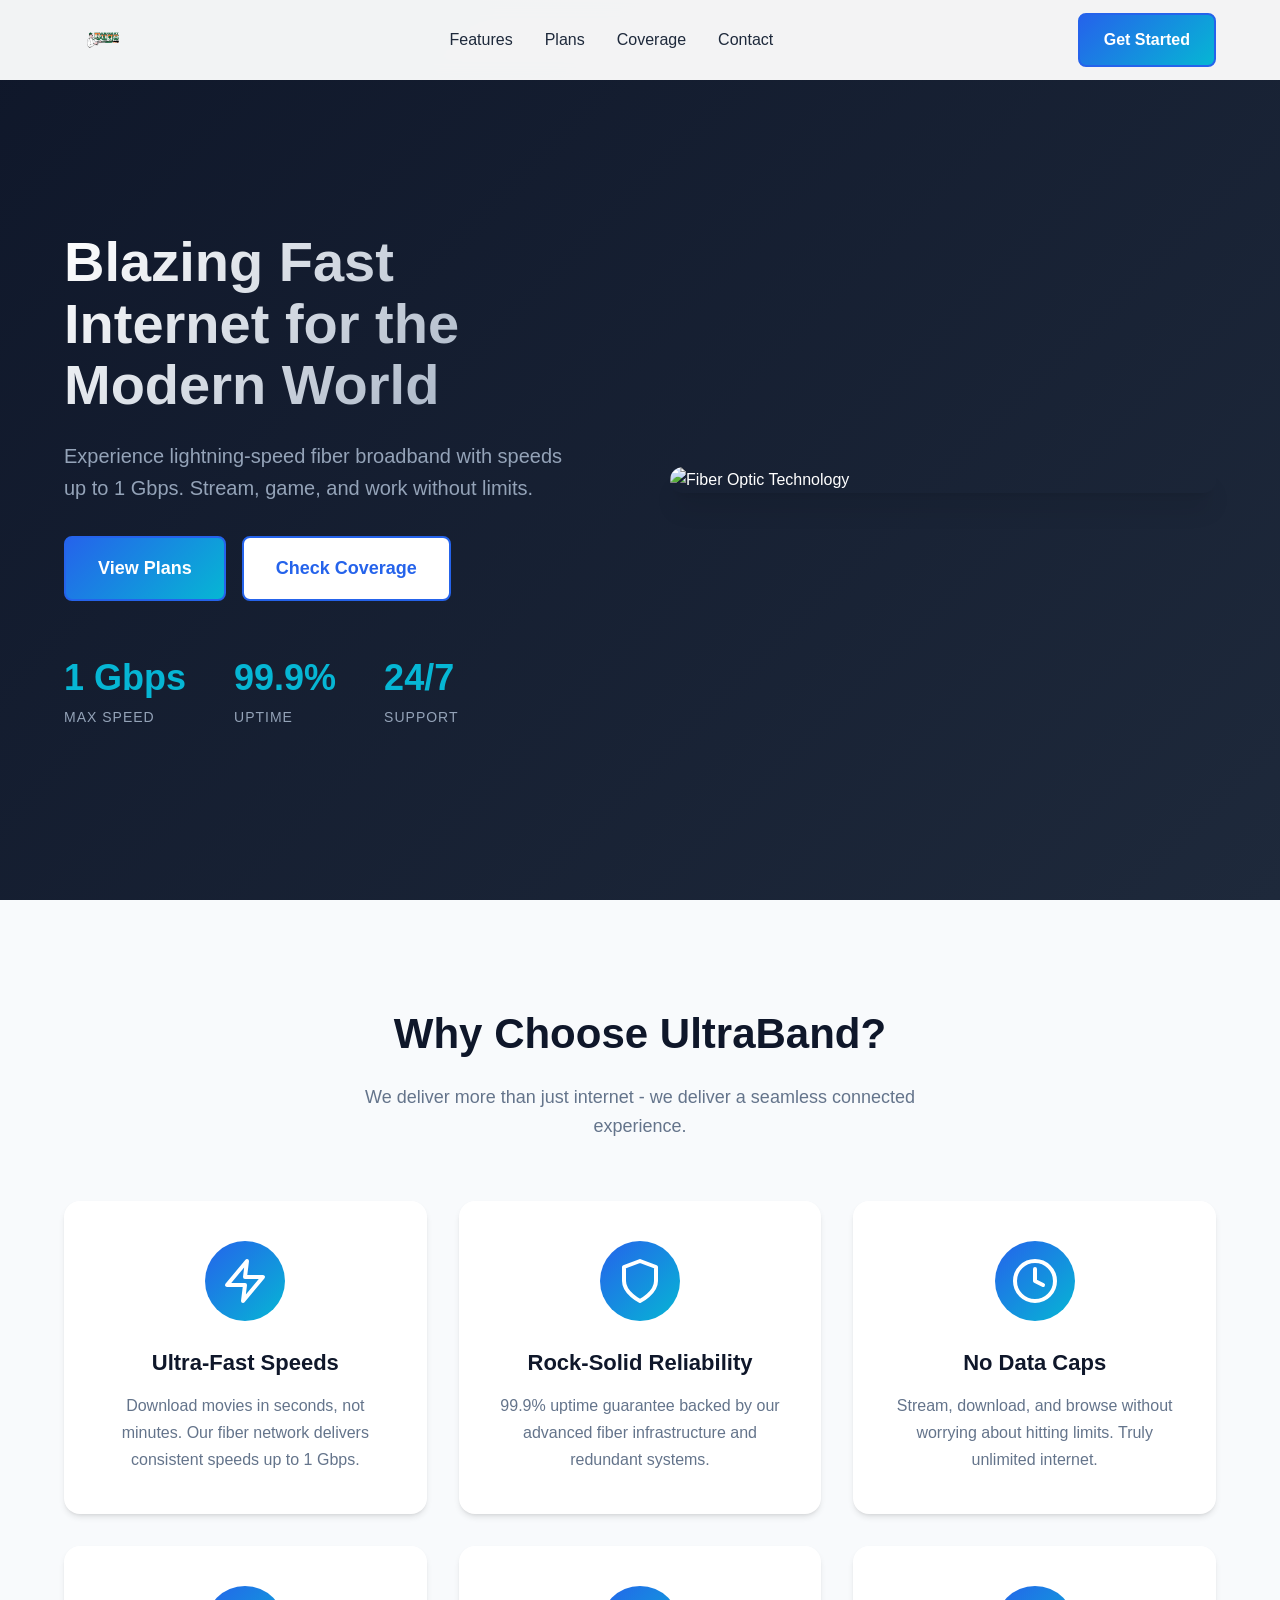
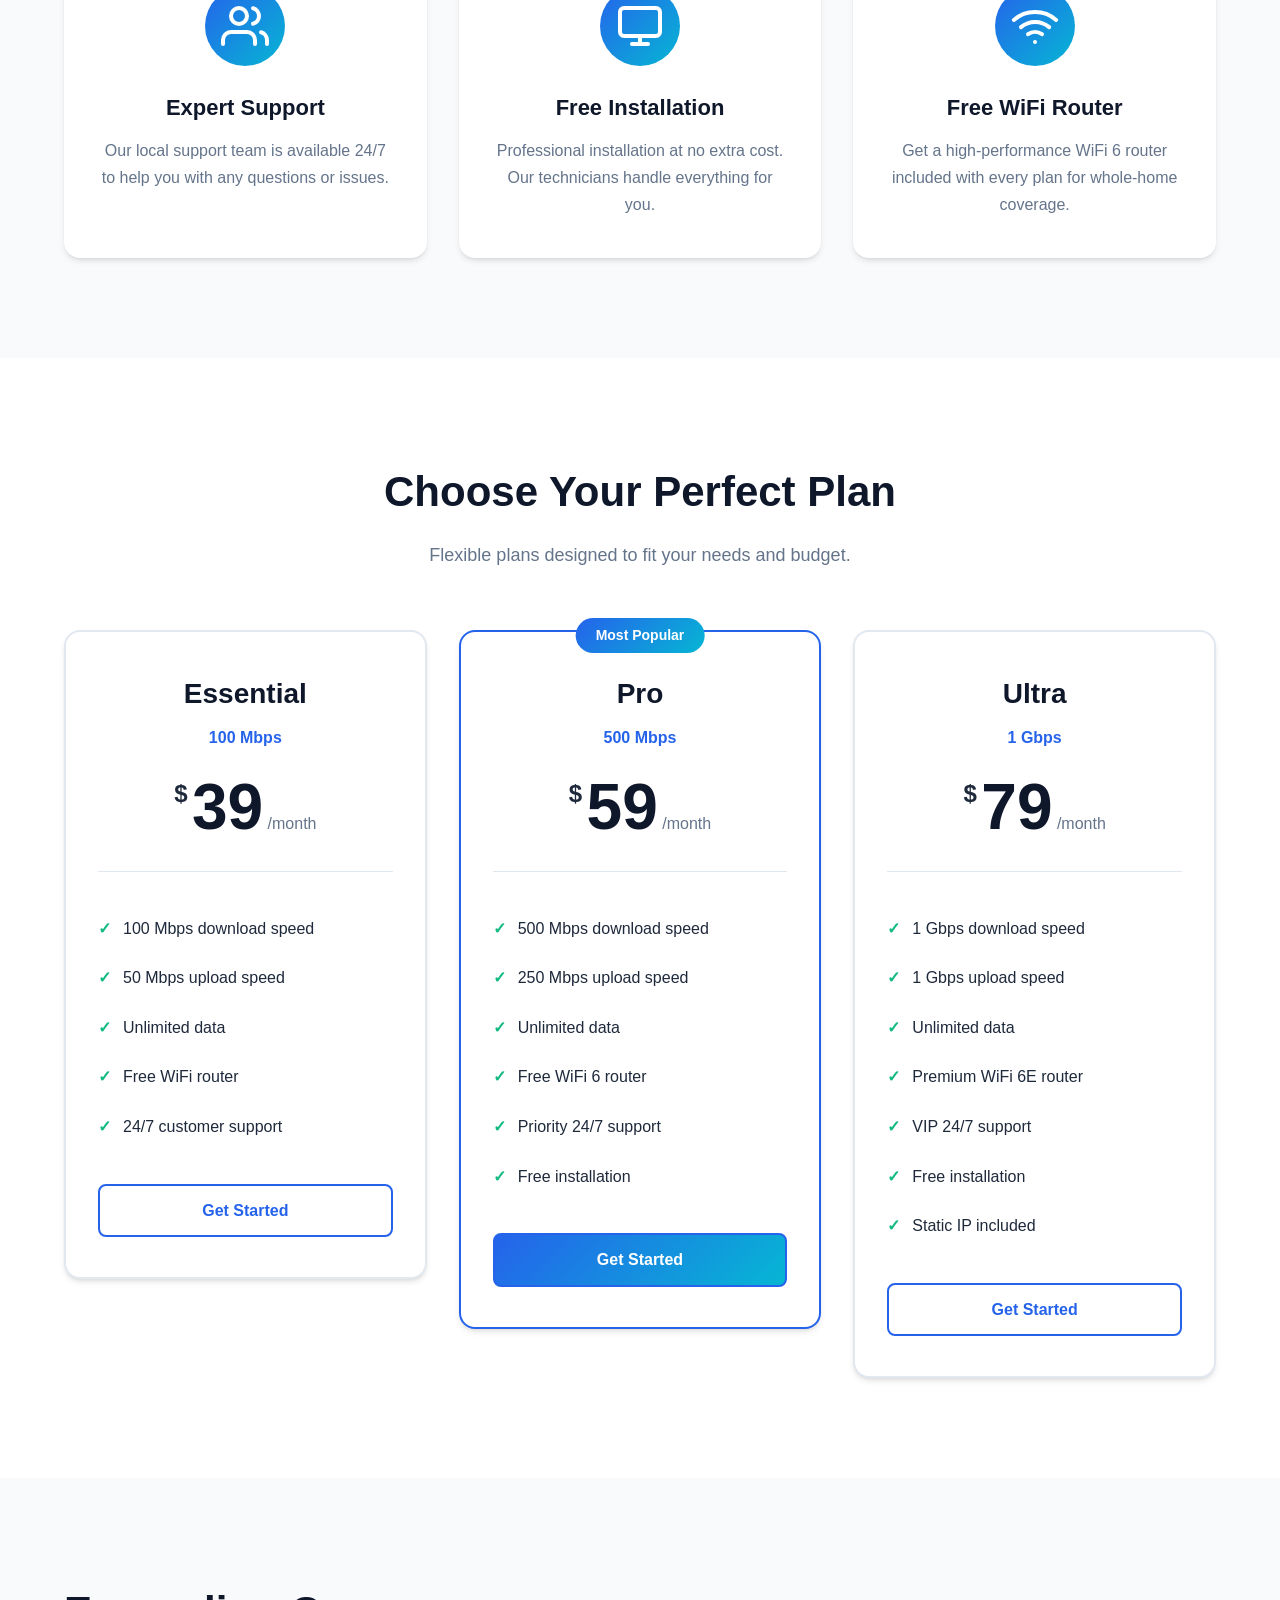
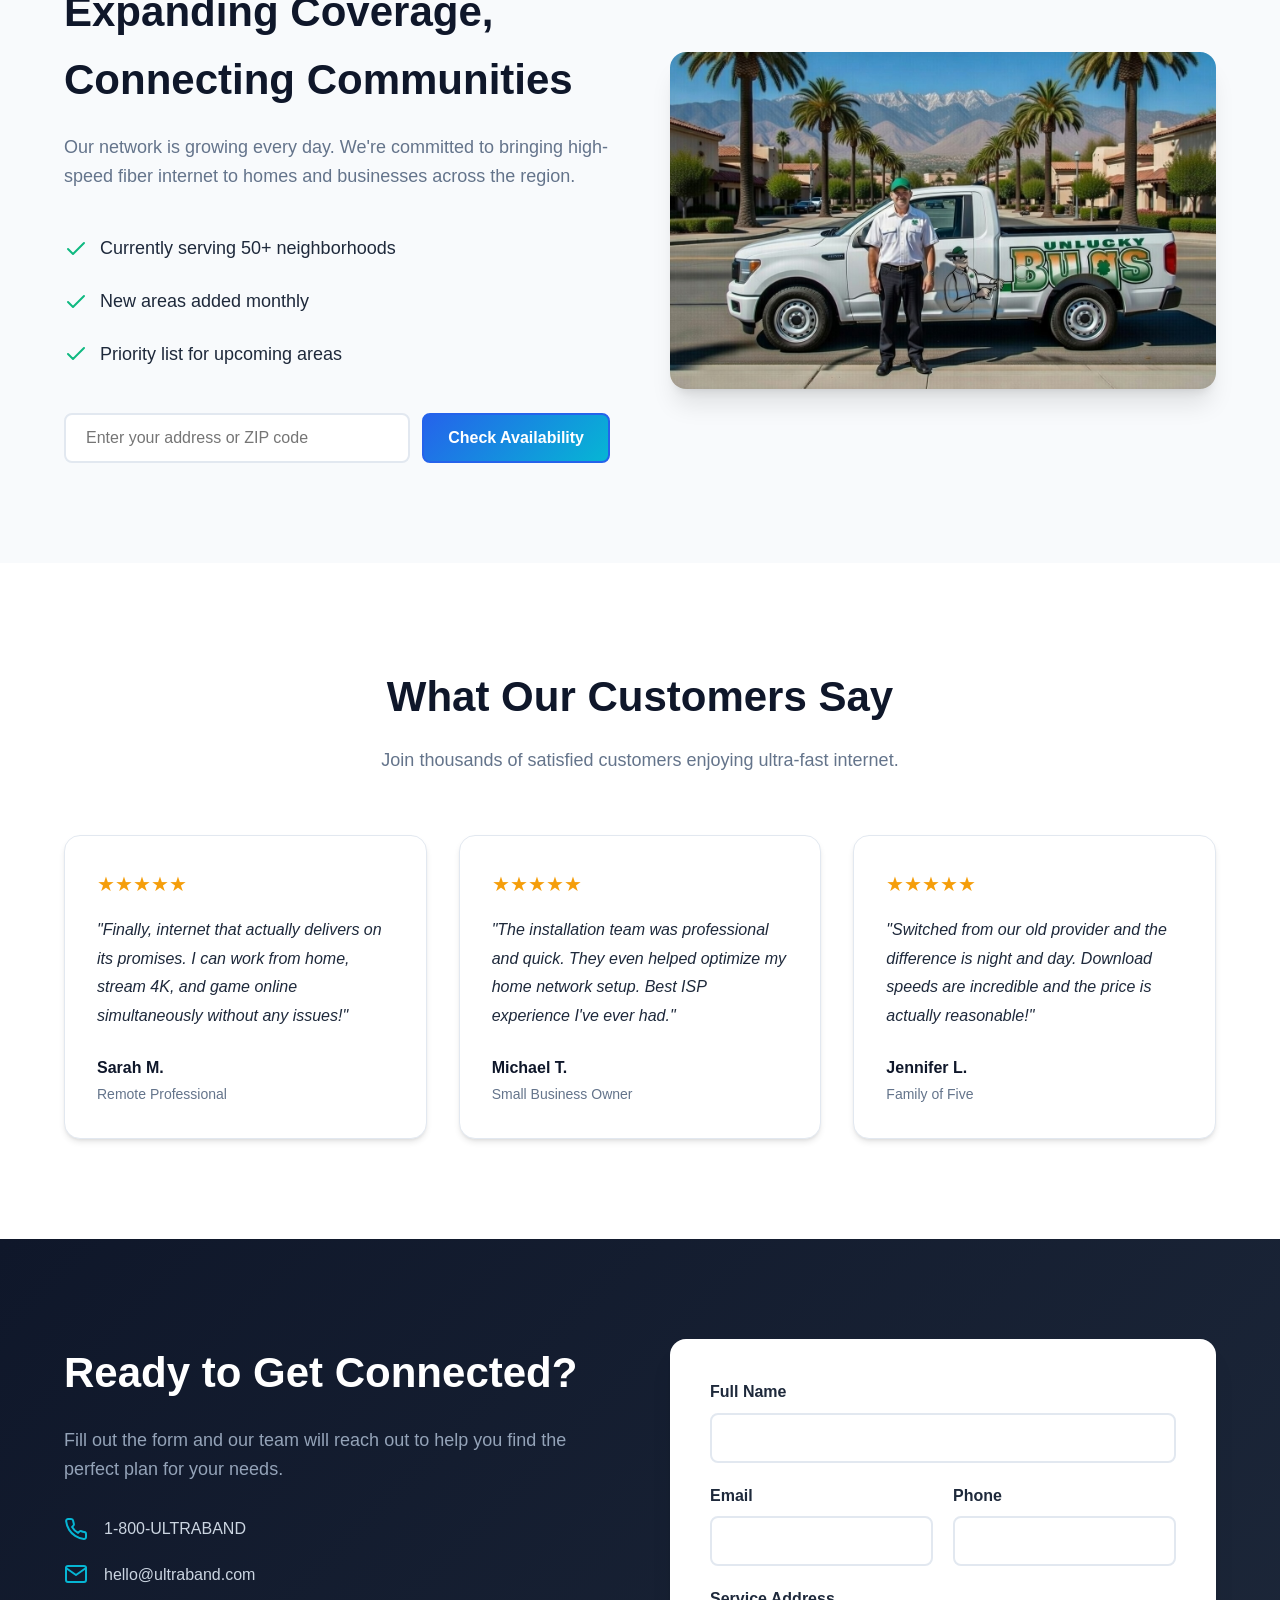
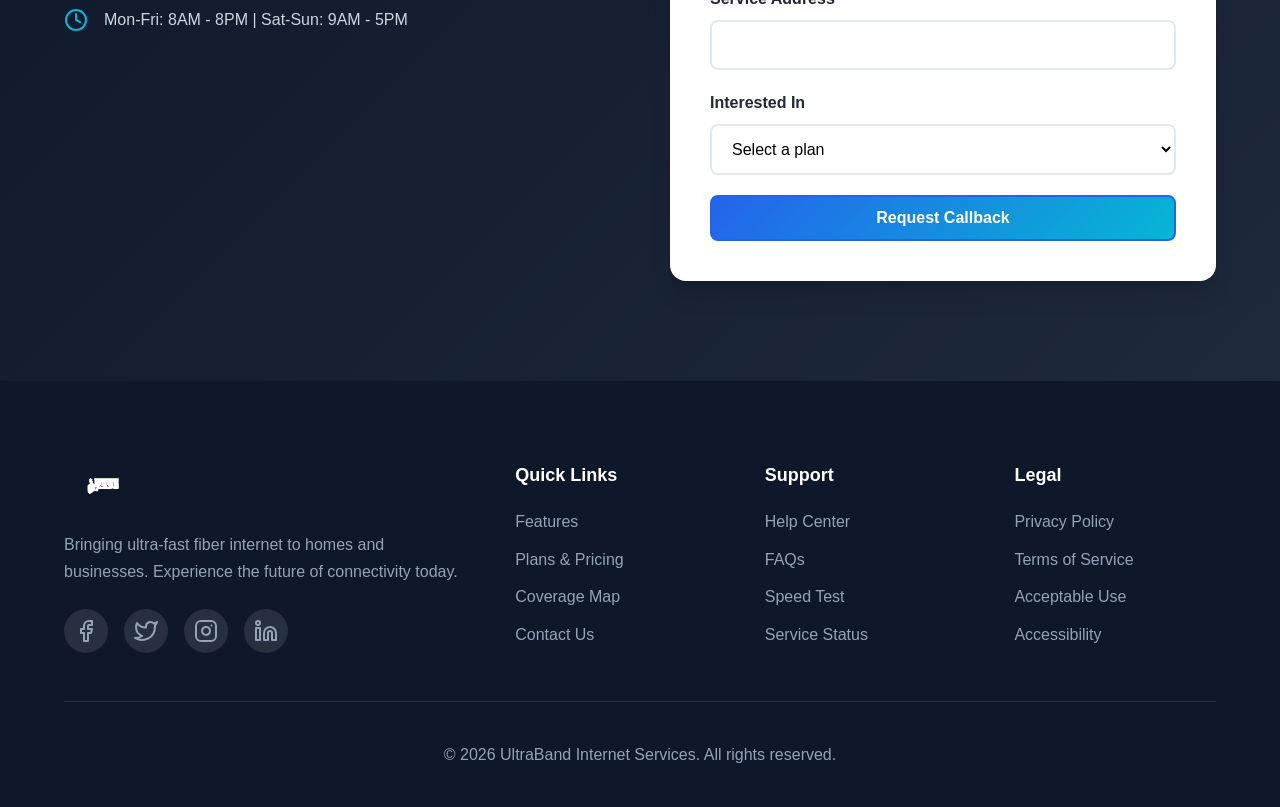
==== index.html @ 411d4183 "Add broadband landing page - Create responsive landing page with hero, features, pricing plans, cove" ====
<!DOCTYPE html>
<html lang="en">
<head>
    <meta charset="UTF-8">
    <meta name="viewport" content="width=device-width, initial-scale=1.0">
    <meta name="description" content="Ultra-fast broadband internet service for your home and business. Reliable fiber-optic connectivity with speeds up to 1 Gbps.">
    <title>UltraBand - Lightning Fast Broadband Internet</title>
    <link rel="stylesheet" href="styles.css">
    <link rel="icon" type="image/png" href="ub_logo.png">
</head>
<body>
    <!-- Header -->
    <header class="header">
        <div class="container">
            <nav class="nav">
                <a href="#" class="logo">
                    <img src="ub_logo.png" alt="UltraBand Logo">
                </a>
                <ul class="nav-links">
                    <li><a href="#features">Features</a></li>
                    <li><a href="#plans">Plans</a></li>
                    <li><a href="#coverage">Coverage</a></li>
                    <li><a href="#contact">Contact</a></li>
                </ul>
                <a href="#plans" class="btn btn-primary">Get Started</a>
                <button class="mobile-menu-btn" aria-label="Toggle menu">
                    <span></span>
                    <span></span>
                    <span></span>
                </button>
            </nav>
        </div>
    </header>

    <!-- Hero Section -->
    <section class="hero">
        <div class="container">
            <div class="hero-content">
                <h1>Blazing Fast Internet for the Modern World</h1>
                <p>Experience lightning-speed fiber broadband with speeds up to 1 Gbps. Stream, game, and work without limits.</p>
                <div class="hero-cta">
                    <a href="#plans" class="btn btn-primary btn-large">View Plans</a>
                    <a href="#coverage" class="btn btn-secondary btn-large">Check Coverage</a>
                </div>
                <div class="hero-stats">
                    <div class="stat">
                        <span class="stat-number">1 Gbps</span>
                        <span class="stat-label">Max Speed</span>
                    </div>
                    <div class="stat">
                        <span class="stat-number">99.9%</span>
                        <span class="stat-label">Uptime</span>
                    </div>
                    <div class="stat">
                        <span class="stat-number">24/7</span>
                        <span class="stat-label">Support</span>
                    </div>
                </div>
            </div>
            <div class="hero-image">
                <img src="bolt fiber (1).jpeg" alt="Fiber Optic Technology">
            </div>
        </div>
    </section>

    <!-- Features Section -->
    <section id="features" class="features">
        <div class="container">
            <div class="section-header">
                <h2>Why Choose UltraBand?</h2>
                <p>We deliver more than just internet - we deliver a seamless connected experience.</p>
            </div>
            <div class="features-grid">
                <div class="feature-card">
                    <div class="feature-icon">
                        <svg xmlns="http://www.w3.org/2000/svg" width="48" height="48" viewBox="0 0 24 24" fill="none" stroke="currentColor" stroke-width="2" stroke-linecap="round" stroke-linejoin="round">
                            <polygon points="13 2 3 14 12 14 11 22 21 10 12 10 13 2"></polygon>
                        </svg>
                    </div>
                    <h3>Ultra-Fast Speeds</h3>
                    <p>Download movies in seconds, not minutes. Our fiber network delivers consistent speeds up to 1 Gbps.</p>
                </div>
                <div class="feature-card">
                    <div class="feature-icon">
                        <svg xmlns="http://www.w3.org/2000/svg" width="48" height="48" viewBox="0 0 24 24" fill="none" stroke="currentColor" stroke-width="2" stroke-linecap="round" stroke-linejoin="round">
                            <path d="M12 22s8-4 8-10V5l-8-3-8 3v7c0 6 8 10 8 10z"></path>
                        </svg>
                    </div>
                    <h3>Rock-Solid Reliability</h3>
                    <p>99.9% uptime guarantee backed by our advanced fiber infrastructure and redundant systems.</p>
                </div>
                <div class="feature-card">
                    <div class="feature-icon">
                        <svg xmlns="http://www.w3.org/2000/svg" width="48" height="48" viewBox="0 0 24 24" fill="none" stroke="currentColor" stroke-width="2" stroke-linecap="round" stroke-linejoin="round">
                            <circle cx="12" cy="12" r="10"></circle>
                            <polyline points="12 6 12 12 16 14"></polyline>
                        </svg>
                    </div>
                    <h3>No Data Caps</h3>
                    <p>Stream, download, and browse without worrying about hitting limits. Truly unlimited internet.</p>
                </div>
                <div class="feature-card">
                    <div class="feature-icon">
                        <svg xmlns="http://www.w3.org/2000/svg" width="48" height="48" viewBox="0 0 24 24" fill="none" stroke="currentColor" stroke-width="2" stroke-linecap="round" stroke-linejoin="round">
                            <path d="M17 21v-2a4 4 0 0 0-4-4H5a4 4 0 0 0-4 4v2"></path>
                            <circle cx="9" cy="7" r="4"></circle>
                            <path d="M23 21v-2a4 4 0 0 0-3-3.87"></path>
                            <path d="M16 3.13a4 4 0 0 1 0 7.75"></path>
                        </svg>
                    </div>
                    <h3>Expert Support</h3>
                    <p>Our local support team is available 24/7 to help you with any questions or issues.</p>
                </div>
                <div class="feature-card">
                    <div class="feature-icon">
                        <svg xmlns="http://www.w3.org/2000/svg" width="48" height="48" viewBox="0 0 24 24" fill="none" stroke="currentColor" stroke-width="2" stroke-linecap="round" stroke-linejoin="round">
                            <rect x="2" y="3" width="20" height="14" rx="2" ry="2"></rect>
                            <line x1="8" y1="21" x2="16" y2="21"></line>
                            <line x1="12" y1="17" x2="12" y2="21"></line>
                        </svg>
                    </div>
                    <h3>Free Installation</h3>
                    <p>Professional installation at no extra cost. Our technicians handle everything for you.</p>
                </div>
                <div class="feature-card">
                    <div class="feature-icon">
                        <svg xmlns="http://www.w3.org/2000/svg" width="48" height="48" viewBox="0 0 24 24" fill="none" stroke="currentColor" stroke-width="2" stroke-linecap="round" stroke-linejoin="round">
                            <path d="M5 12.55a11 11 0 0 1 14.08 0"></path>
                            <path d="M1.42 9a16 16 0 0 1 21.16 0"></path>
                            <path d="M8.53 16.11a6 6 0 0 1 6.95 0"></path>
                            <line x1="12" y1="20" x2="12.01" y2="20"></line>
                        </svg>
                    </div>
                    <h3>Free WiFi Router</h3>
                    <p>Get a high-performance WiFi 6 router included with every plan for whole-home coverage.</p>
                </div>
            </div>
        </div>
    </section>

    <!-- Plans Section -->
    <section id="plans" class="plans">
        <div class="container">
            <div class="section-header">
                <h2>Choose Your Perfect Plan</h2>
                <p>Flexible plans designed to fit your needs and budget.</p>
            </div>
            <div class="plans-grid">
                <div class="plan-card">
                    <div class="plan-header">
                        <h3>Essential</h3>
                        <p class="plan-speed">100 Mbps</p>
                    </div>
                    <div class="plan-price">
                        <span class="currency">$</span>
                        <span class="amount">39</span>
                        <span class="period">/month</span>
                    </div>
                    <ul class="plan-features">
                        <li>100 Mbps download speed</li>
                        <li>50 Mbps upload speed</li>
                        <li>Unlimited data</li>
                        <li>Free WiFi router</li>
                        <li>24/7 customer support</li>
                    </ul>
                    <a href="#contact" class="btn btn-outline btn-block">Get Started</a>
                </div>
                <div class="plan-card featured">
                    <div class="plan-badge">Most Popular</div>
                    <div class="plan-header">
                        <h3>Pro</h3>
                        <p class="plan-speed">500 Mbps</p>
                    </div>
                    <div class="plan-price">
                        <span class="currency">$</span>
                        <span class="amount">59</span>
                        <span class="period">/month</span>
                    </div>
                    <ul class="plan-features">
                        <li>500 Mbps download speed</li>
                        <li>250 Mbps upload speed</li>
                        <li>Unlimited data</li>
                        <li>Free WiFi 6 router</li>
                        <li>Priority 24/7 support</li>
                        <li>Free installation</li>
                    </ul>
                    <a href="#contact" class="btn btn-primary btn-block">Get Started</a>
                </div>
                <div class="plan-card">
                    <div class="plan-header">
                        <h3>Ultra</h3>
                        <p class="plan-speed">1 Gbps</p>
                    </div>
                    <div class="plan-price">
                        <span class="currency">$</span>
                        <span class="amount">79</span>
                        <span class="period">/month</span>
                    </div>
                    <ul class="plan-features">
                        <li>1 Gbps download speed</li>
                        <li>1 Gbps upload speed</li>
                        <li>Unlimited data</li>
                        <li>Premium WiFi 6E router</li>
                        <li>VIP 24/7 support</li>
                        <li>Free installation</li>
                        <li>Static IP included</li>
                    </ul>
                    <a href="#contact" class="btn btn-outline btn-block">Get Started</a>
                </div>
            </div>
        </div>
    </section>

    <!-- Coverage Section -->
    <section id="coverage" class="coverage">
        <div class="container">
            <div class="coverage-content">
                <div class="coverage-text">
                    <h2>Expanding Coverage, Connecting Communities</h2>
                    <p>Our network is growing every day. We're committed to bringing high-speed fiber internet to homes and businesses across the region.</p>
                    <ul class="coverage-list">
                        <li>
                            <svg xmlns="http://www.w3.org/2000/svg" width="24" height="24" viewBox="0 0 24 24" fill="none" stroke="currentColor" stroke-width="2" stroke-linecap="round" stroke-linejoin="round">
                                <polyline points="20 6 9 17 4 12"></polyline>
                            </svg>
                            Currently serving 50+ neighborhoods
                        </li>
                        <li>
                            <svg xmlns="http://www.w3.org/2000/svg" width="24" height="24" viewBox="0 0 24 24" fill="none" stroke="currentColor" stroke-width="2" stroke-linecap="round" stroke-linejoin="round">
                                <polyline points="20 6 9 17 4 12"></polyline>
                            </svg>
                            New areas added monthly
                        </li>
                        <li>
                            <svg xmlns="http://www.w3.org/2000/svg" width="24" height="24" viewBox="0 0 24 24" fill="none" stroke="currentColor" stroke-width="2" stroke-linecap="round" stroke-linejoin="round">
                                <polyline points="20 6 9 17 4 12"></polyline>
                            </svg>
                            Priority list for upcoming areas
                        </li>
                    </ul>
                    <div class="coverage-cta">
                        <input type="text" placeholder="Enter your address or ZIP code" class="coverage-input">
                        <button class="btn btn-primary">Check Availability</button>
                    </div>
                </div>
                <div class="coverage-image">
                    <img src="ub_truck.jpg" alt="UltraBand Service Vehicle">
                </div>
            </div>
        </div>
    </section>

    <!-- Testimonials Section -->
    <section class="testimonials">
        <div class="container">
            <div class="section-header">
                <h2>What Our Customers Say</h2>
                <p>Join thousands of satisfied customers enjoying ultra-fast internet.</p>
            </div>
            <div class="testimonials-grid">
                <div class="testimonial-card">
                    <div class="testimonial-rating">
                        <span>&#9733;</span><span>&#9733;</span><span>&#9733;</span><span>&#9733;</span><span>&#9733;</span>
                    </div>
                    <p class="testimonial-text">"Finally, internet that actually delivers on its promises. I can work from home, stream 4K, and game online simultaneously without any issues!"</p>
                    <div class="testimonial-author">
                        <div class="author-info">
                            <strong>Sarah M.</strong>
                            <span>Remote Professional</span>
                        </div>
                    </div>
                </div>
                <div class="testimonial-card">
                    <div class="testimonial-rating">
                        <span>&#9733;</span><span>&#9733;</span><span>&#9733;</span><span>&#9733;</span><span>&#9733;</span>
                    </div>
                    <p class="testimonial-text">"The installation team was professional and quick. They even helped optimize my home network setup. Best ISP experience I've ever had."</p>
                    <div class="testimonial-author">
                        <div class="author-info">
                            <strong>Michael T.</strong>
                            <span>Small Business Owner</span>
                        </div>
                    </div>
                </div>
                <div class="testimonial-card">
                    <div class="testimonial-rating">
                        <span>&#9733;</span><span>&#9733;</span><span>&#9733;</span><span>&#9733;</span><span>&#9733;</span>
                    </div>
                    <p class="testimonial-text">"Switched from our old provider and the difference is night and day. Download speeds are incredible and the price is actually reasonable!"</p>
                    <div class="testimonial-author">
                        <div class="author-info">
                            <strong>Jennifer L.</strong>
                            <span>Family of Five</span>
                        </div>
                    </div>
                </div>
            </div>
        </div>
    </section>

    <!-- Contact Section -->
    <section id="contact" class="contact">
        <div class="container">
            <div class="contact-content">
                <div class="contact-info">
                    <h2>Ready to Get Connected?</h2>
                    <p>Fill out the form and our team will reach out to help you find the perfect plan for your needs.</p>
                    <div class="contact-details">
                        <div class="contact-item">
                            <svg xmlns="http://www.w3.org/2000/svg" width="24" height="24" viewBox="0 0 24 24" fill="none" stroke="currentColor" stroke-width="2" stroke-linecap="round" stroke-linejoin="round">
                                <path d="M22 16.92v3a2 2 0 0 1-2.18 2 19.79 19.79 0 0 1-8.63-3.07 19.5 19.5 0 0 1-6-6 19.79 19.79 0 0 1-3.07-8.67A2 2 0 0 1 4.11 2h3a2 2 0 0 1 2 1.72 12.84 12.84 0 0 0 .7 2.81 2 2 0 0 1-.45 2.11L8.09 9.91a16 16 0 0 0 6 6l1.27-1.27a2 2 0 0 1 2.11-.45 12.84 12.84 0 0 0 2.81.7A2 2 0 0 1 22 16.92z"></path>
                            </svg>
                            <span>1-800-ULTRABAND</span>
                        </div>
                        <div class="contact-item">
                            <svg xmlns="http://www.w3.org/2000/svg" width="24" height="24" viewBox="0 0 24 24" fill="none" stroke="currentColor" stroke-width="2" stroke-linecap="round" stroke-linejoin="round">
                                <path d="M4 4h16c1.1 0 2 .9 2 2v12c0 1.1-.9 2-2 2H4c-1.1 0-2-.9-2-2V6c0-1.1.9-2 2-2z"></path>
                                <polyline points="22,6 12,13 2,6"></polyline>
                            </svg>
                            <span>hello@ultraband.com</span>
                        </div>
                        <div class="contact-item">
                            <svg xmlns="http://www.w3.org/2000/svg" width="24" height="24" viewBox="0 0 24 24" fill="none" stroke="currentColor" stroke-width="2" stroke-linecap="round" stroke-linejoin="round">
                                <circle cx="12" cy="12" r="10"></circle>
                                <polyline points="12 6 12 12 16 14"></polyline>
                            </svg>
                            <span>Mon-Fri: 8AM - 8PM | Sat-Sun: 9AM - 5PM</span>
                        </div>
                    </div>
                </div>
                <form class="contact-form">
                    <div class="form-group">
                        <label for="name">Full Name</label>
                        <input type="text" id="name" name="name" required>
                    </div>
                    <div class="form-row">
                        <div class="form-group">
                            <label for="email">Email</label>
                            <input type="email" id="email" name="email" required>
                        </div>
                        <div class="form-group">
                            <label for="phone">Phone</label>
                            <input type="tel" id="phone" name="phone">
                        </div>
                    </div>
                    <div class="form-group">
                        <label for="address">Service Address</label>
                        <input type="text" id="address" name="address" required>
                    </div>
                    <div class="form-group">
                        <label for="plan">Interested In</label>
                        <select id="plan" name="plan">
                            <option value="">Select a plan</option>
                            <option value="essential">Essential - 100 Mbps ($39/mo)</option>
                            <option value="pro">Pro - 500 Mbps ($59/mo)</option>
                            <option value="ultra">Ultra - 1 Gbps ($79/mo)</option>
                        </select>
                    </div>
                    <button type="submit" class="btn btn-primary btn-block">Request Callback</button>
                </form>
            </div>
        </div>
    </section>

    <!-- Footer -->
    <footer class="footer">
        <div class="container">
            <div class="footer-grid">
                <div class="footer-brand">
                    <img src="ub_logo.png" alt="UltraBand Logo" class="footer-logo">
                    <p>Bringing ultra-fast fiber internet to homes and businesses. Experience the future of connectivity today.</p>
                    <div class="social-links">
                        <a href="#" aria-label="Facebook">
                            <svg xmlns="http://www.w3.org/2000/svg" width="24" height="24" viewBox="0 0 24 24" fill="none" stroke="currentColor" stroke-width="2" stroke-linecap="round" stroke-linejoin="round">
                                <path d="M18 2h-3a5 5 0 0 0-5 5v3H7v4h3v8h4v-8h3l1-4h-4V7a1 1 0 0 1 1-1h3z"></path>
                            </svg>
                        </a>
                        <a href="#" aria-label="Twitter">
                            <svg xmlns="http://www.w3.org/2000/svg" width="24" height="24" viewBox="0 0 24 24" fill="none" stroke="currentColor" stroke-width="2" stroke-linecap="round" stroke-linejoin="round">
                                <path d="M23 3a10.9 10.9 0 0 1-3.14 1.53 4.48 4.48 0 0 0-7.86 3v1A10.66 10.66 0 0 1 3 4s-4 9 5 13a11.64 11.64 0 0 1-7 2c9 5 20 0 20-11.5a4.5 4.5 0 0 0-.08-.83A7.72 7.72 0 0 0 23 3z"></path>
                            </svg>
                        </a>
                        <a href="#" aria-label="Instagram">
                            <svg xmlns="http://www.w3.org/2000/svg" width="24" height="24" viewBox="0 0 24 24" fill="none" stroke="currentColor" stroke-width="2" stroke-linecap="round" stroke-linejoin="round">
                                <rect x="2" y="2" width="20" height="20" rx="5" ry="5"></rect>
                                <path d="M16 11.37A4 4 0 1 1 12.63 8 4 4 0 0 1 16 11.37z"></path>
                                <line x1="17.5" y1="6.5" x2="17.51" y2="6.5"></line>
                            </svg>
                        </a>
                        <a href="#" aria-label="LinkedIn">
                            <svg xmlns="http://www.w3.org/2000/svg" width="24" height="24" viewBox="0 0 24 24" fill="none" stroke="currentColor" stroke-width="2" stroke-linecap="round" stroke-linejoin="round">
                                <path d="M16 8a6 6 0 0 1 6 6v7h-4v-7a2 2 0 0 0-2-2 2 2 0 0 0-2 2v7h-4v-7a6 6 0 0 1 6-6z"></path>
                                <rect x="2" y="9" width="4" height="12"></rect>
                                <circle cx="4" cy="4" r="2"></circle>
                            </svg>
                        </a>
                    </div>
                </div>
                <div class="footer-links">
                    <h4>Quick Links</h4>
                    <ul>
                        <li><a href="#features">Features</a></li>
                        <li><a href="#plans">Plans & Pricing</a></li>
                        <li><a href="#coverage">Coverage Map</a></li>
                        <li><a href="#contact">Contact Us</a></li>
                    </ul>
                </div>
                <div class="footer-links">
                    <h4>Support</h4>
                    <ul>
                        <li><a href="#">Help Center</a></li>
                        <li><a href="#">FAQs</a></li>
                        <li><a href="#">Speed Test</a></li>
                        <li><a href="#">Service Status</a></li>
                    </ul>
                </div>
                <div class="footer-links">
                    <h4>Legal</h4>
                    <ul>
                        <li><a href="#">Privacy Policy</a></li>
                        <li><a href="#">Terms of Service</a></li>
                        <li><a href="#">Acceptable Use</a></li>
                        <li><a href="#">Accessibility</a></li>
                    </ul>
                </div>
            </div>
            <div class="footer-bottom">
                <p>&copy; 2026 UltraBand Internet Services. All rights reserved.</p>
            </div>
        </div>
    </footer>

    <script>
        // Mobile menu toggle
        const mobileMenuBtn = document.querySelector('.mobile-menu-btn');
        const navLinks = document.querySelector('.nav-links');

        mobileMenuBtn.addEventListener('click', () => {
            navLinks.classList.toggle('active');
            mobileMenuBtn.classList.toggle('active');
        });

        // Smooth scrolling for anchor links
        document.querySelectorAll('a[href^="#"]').forEach(anchor => {
            anchor.addEventListener('click', function (e) {
                e.preventDefault();
                const target = document.querySelector(this.getAttribute('href'));
                if (target) {
                    target.scrollIntoView({
                        behavior: 'smooth',
                        block: 'start'
                    });
                    // Close mobile menu if open
                    navLinks.classList.remove('active');
                    mobileMenuBtn.classList.remove('active');
                }
            });
        });

        // Form submission handling
        document.querySelector('.contact-form').addEventListener('submit', function(e) {
            e.preventDefault();
            alert('Thank you for your interest! Our team will contact you shortly.');
            this.reset();
        });

        // Coverage check handling
        document.querySelector('.coverage-cta button').addEventListener('click', function() {
            const input = document.querySelector('.coverage-input');
            if (input.value.trim()) {
                alert('Great news! We\'re checking coverage for: ' + input.value + '\nOur team will contact you with availability details.');
                input.value = '';
            } else {
                alert('Please enter your address or ZIP code.');
            }
        });

        // Header scroll effect
        window.addEventListener('scroll', () => {
            const header = document.querySelector('.header');
            if (window.scrollY > 100) {
                header.classList.add('scrolled');
            } else {
                header.classList.remove('scrolled');
            }
        });
    </script>
</body>
</html>
---- styles.css ----
/* CSS Variables */
:root {
    --primary-color: #2563eb;
    --primary-dark: #1d4ed8;
    --primary-light: #3b82f6;
    --secondary-color: #0f172a;
    --accent-color: #06b6d4;
    --text-color: #1e293b;
    --text-light: #64748b;
    --background: #ffffff;
    --background-alt: #f8fafc;
    --border-color: #e2e8f0;
    --success-color: #10b981;
    --warning-color: #f59e0b;
    --gradient-primary: linear-gradient(135deg, #2563eb 0%, #06b6d4 100%);
    --gradient-dark: linear-gradient(135deg, #0f172a 0%, #1e293b 100%);
    --shadow-sm: 0 1px 2px 0 rgb(0 0 0 / 0.05);
    --shadow: 0 4px 6px -1px rgb(0 0 0 / 0.1), 0 2px 4px -2px rgb(0 0 0 / 0.1);
    --shadow-lg: 0 10px 15px -3px rgb(0 0 0 / 0.1), 0 4px 6px -4px rgb(0 0 0 / 0.1);
    --shadow-xl: 0 20px 25px -5px rgb(0 0 0 / 0.1), 0 8px 10px -6px rgb(0 0 0 / 0.1);
    --radius: 8px;
    --radius-lg: 16px;
    --transition: all 0.3s ease;
}

/* Reset & Base Styles */
*, *::before, *::after {
    box-sizing: border-box;
    margin: 0;
    padding: 0;
}

html {
    scroll-behavior: smooth;
}

body {
    font-family: -apple-system, BlinkMacSystemFont, 'Segoe UI', Roboto, Oxygen, Ubuntu, Cantarell, sans-serif;
    font-size: 16px;
    line-height: 1.6;
    color: var(--text-color);
    background-color: var(--background);
}

img {
    max-width: 100%;
    height: auto;
    display: block;
}

a {
    text-decoration: none;
    color: inherit;
    transition: var(--transition);
}

ul {
    list-style: none;
}

/* Container */
.container {
    max-width: 1200px;
    margin: 0 auto;
    padding: 0 24px;
}

/* Buttons */
.btn {
    display: inline-flex;
    align-items: center;
    justify-content: center;
    padding: 12px 24px;
    font-size: 16px;
    font-weight: 600;
    border-radius: var(--radius);
    border: 2px solid transparent;
    cursor: pointer;
    transition: var(--transition);
    text-align: center;
}

.btn-primary {
    background: var(--gradient-primary);
    color: white;
    border-color: var(--primary-color);
}

.btn-primary:hover {
    transform: translateY(-2px);
    box-shadow: var(--shadow-lg);
}

.btn-secondary {
    background: white;
    color: var(--primary-color);
    border-color: var(--primary-color);
}

.btn-secondary:hover {
    background: var(--primary-color);
    color: white;
}

.btn-outline {
    background: transparent;
    color: var(--primary-color);
    border-color: var(--primary-color);
}

.btn-outline:hover {
    background: var(--primary-color);
    color: white;
}

.btn-large {
    padding: 16px 32px;
    font-size: 18px;
}

.btn-block {
    width: 100%;
}

/* Header */
.header {
    position: fixed;
    top: 0;
    left: 0;
    right: 0;
    z-index: 1000;
    background: rgba(255, 255, 255, 0.95);
    backdrop-filter: blur(10px);
    transition: var(--transition);
}

.header.scrolled {
    box-shadow: var(--shadow);
}

.nav {
    display: flex;
    align-items: center;
    justify-content: space-between;
    height: 80px;
}

.logo img {
    height: 50px;
    width: auto;
}

.nav-links {
    display: flex;
    align-items: center;
    gap: 32px;
}

.nav-links a {
    font-weight: 500;
    color: var(--text-color);
}

.nav-links a:hover {
    color: var(--primary-color);
}

.mobile-menu-btn {
    display: none;
    flex-direction: column;
    gap: 6px;
    background: none;
    border: none;
    cursor: pointer;
    padding: 8px;
}

.mobile-menu-btn span {
    display: block;
    width: 24px;
    height: 2px;
    background: var(--text-color);
    transition: var(--transition);
}

.mobile-menu-btn.active span:nth-child(1) {
    transform: rotate(45deg) translate(6px, 6px);
}

.mobile-menu-btn.active span:nth-child(2) {
    opacity: 0;
}

.mobile-menu-btn.active span:nth-child(3) {
    transform: rotate(-45deg) translate(6px, -6px);
}

/* Hero Section */
.hero {
    padding: 140px 0 80px;
    background: var(--gradient-dark);
    color: white;
    min-height: 100vh;
    display: flex;
    align-items: center;
}

.hero .container {
    display: grid;
    grid-template-columns: 1fr 1fr;
    gap: 60px;
    align-items: center;
}

.hero-content h1 {
    font-size: 56px;
    font-weight: 800;
    line-height: 1.1;
    margin-bottom: 24px;
    background: linear-gradient(135deg, #ffffff 0%, #94a3b8 100%);
    -webkit-background-clip: text;
    -webkit-text-fill-color: transparent;
    background-clip: text;
}

.hero-content p {
    font-size: 20px;
    color: #94a3b8;
    margin-bottom: 32px;
    max-width: 500px;
}

.hero-cta {
    display: flex;
    gap: 16px;
    margin-bottom: 48px;
}

.hero-stats {
    display: flex;
    gap: 48px;
}

.stat {
    display: flex;
    flex-direction: column;
}

.stat-number {
    font-size: 36px;
    font-weight: 700;
    color: var(--accent-color);
}

.stat-label {
    font-size: 14px;
    color: #94a3b8;
    text-transform: uppercase;
    letter-spacing: 1px;
}

.hero-image {
    position: relative;
}

.hero-image img {
    border-radius: var(--radius-lg);
    box-shadow: var(--shadow-xl);
}

/* Section Header */
.section-header {
    text-align: center;
    margin-bottom: 60px;
}

.section-header h2 {
    font-size: 42px;
    font-weight: 700;
    margin-bottom: 16px;
    color: var(--secondary-color);
}

.section-header p {
    font-size: 18px;
    color: var(--text-light);
    max-width: 600px;
    margin: 0 auto;
}

/* Features Section */
.features {
    padding: 100px 0;
    background: var(--background-alt);
}

.features-grid {
    display: grid;
    grid-template-columns: repeat(3, 1fr);
    gap: 32px;
}

.feature-card {
    background: white;
    padding: 40px 32px;
    border-radius: var(--radius-lg);
    box-shadow: var(--shadow);
    transition: var(--transition);
    text-align: center;
}

.feature-card:hover {
    transform: translateY(-8px);
    box-shadow: var(--shadow-xl);
}

.feature-icon {
    width: 80px;
    height: 80px;
    margin: 0 auto 24px;
    display: flex;
    align-items: center;
    justify-content: center;
    background: var(--gradient-primary);
    border-radius: 50%;
    color: white;
}

.feature-card h3 {
    font-size: 22px;
    font-weight: 600;
    margin-bottom: 12px;
    color: var(--secondary-color);
}

.feature-card p {
    color: var(--text-light);
    line-height: 1.7;
}

/* Plans Section */
.plans {
    padding: 100px 0;
}

.plans-grid {
    display: grid;
    grid-template-columns: repeat(3, 1fr);
    gap: 32px;
    align-items: start;
}

.plan-card {
    background: white;
    border-radius: var(--radius-lg);
    padding: 40px 32px;
    box-shadow: var(--shadow);
    border: 2px solid var(--border-color);
    transition: var(--transition);
    position: relative;
}

.plan-card:hover {
    transform: translateY(-8px);
    box-shadow: var(--shadow-xl);
}

.plan-card.featured {
    border-color: var(--primary-color);
    transform: scale(1.05);
    z-index: 1;
}

.plan-card.featured:hover {
    transform: scale(1.05) translateY(-8px);
}

.plan-badge {
    position: absolute;
    top: -14px;
    left: 50%;
    transform: translateX(-50%);
    background: var(--gradient-primary);
    color: white;
    padding: 6px 20px;
    border-radius: 20px;
    font-size: 14px;
    font-weight: 600;
}

.plan-header {
    text-align: center;
    margin-bottom: 24px;
}

.plan-header h3 {
    font-size: 28px;
    font-weight: 700;
    color: var(--secondary-color);
    margin-bottom: 8px;
}

.plan-speed {
    font-size: 16px;
    color: var(--primary-color);
    font-weight: 600;
}

.plan-price {
    text-align: center;
    margin-bottom: 32px;
    padding-bottom: 32px;
    border-bottom: 1px solid var(--border-color);
}

.plan-price .currency {
    font-size: 24px;
    font-weight: 600;
    vertical-align: top;
    color: var(--text-color);
}

.plan-price .amount {
    font-size: 64px;
    font-weight: 800;
    line-height: 1;
    color: var(--secondary-color);
}

.plan-price .period {
    font-size: 16px;
    color: var(--text-light);
}

.plan-features {
    margin-bottom: 32px;
}

.plan-features li {
    padding: 12px 0;
    color: var(--text-color);
    display: flex;
    align-items: center;
    gap: 12px;
}

.plan-features li::before {
    content: "✓";
    color: var(--success-color);
    font-weight: 700;
}

/* Coverage Section */
.coverage {
    padding: 100px 0;
    background: var(--background-alt);
}

.coverage-content {
    display: grid;
    grid-template-columns: 1fr 1fr;
    gap: 60px;
    align-items: center;
}

.coverage-text h2 {
    font-size: 42px;
    font-weight: 700;
    margin-bottom: 20px;
    color: var(--secondary-color);
}

.coverage-text > p {
    font-size: 18px;
    color: var(--text-light);
    margin-bottom: 32px;
}

.coverage-list {
    margin-bottom: 32px;
}

.coverage-list li {
    display: flex;
    align-items: center;
    gap: 12px;
    padding: 12px 0;
    font-size: 18px;
    color: var(--text-color);
}

.coverage-list svg {
    color: var(--success-color);
    flex-shrink: 0;
}

.coverage-cta {
    display: flex;
    gap: 12px;
}

.coverage-input {
    flex: 1;
    padding: 14px 20px;
    font-size: 16px;
    border: 2px solid var(--border-color);
    border-radius: var(--radius);
    transition: var(--transition);
}

.coverage-input:focus {
    outline: none;
    border-color: var(--primary-color);
}

.coverage-image img {
    border-radius: var(--radius-lg);
    box-shadow: var(--shadow-xl);
}

/* Testimonials Section */
.testimonials {
    padding: 100px 0;
}

.testimonials-grid {
    display: grid;
    grid-template-columns: repeat(3, 1fr);
    gap: 32px;
}

.testimonial-card {
    background: white;
    padding: 32px;
    border-radius: var(--radius-lg);
    box-shadow: var(--shadow);
    border: 1px solid var(--border-color);
}

.testimonial-rating {
    color: var(--warning-color);
    font-size: 20px;
    margin-bottom: 16px;
}

.testimonial-text {
    font-size: 16px;
    color: var(--text-color);
    line-height: 1.8;
    margin-bottom: 24px;
    font-style: italic;
}

.testimonial-author {
    display: flex;
    align-items: center;
    gap: 16px;
}

.author-info strong {
    display: block;
    color: var(--secondary-color);
    font-weight: 600;
}

.author-info span {
    font-size: 14px;
    color: var(--text-light);
}

/* Contact Section */
.contact {
    padding: 100px 0;
    background: var(--gradient-dark);
    color: white;
}

.contact-content {
    display: grid;
    grid-template-columns: 1fr 1fr;
    gap: 60px;
    align-items: start;
}

.contact-info h2 {
    font-size: 42px;
    font-weight: 700;
    margin-bottom: 20px;
}

.contact-info > p {
    font-size: 18px;
    color: #94a3b8;
    margin-bottom: 32px;
}

.contact-details {
    display: flex;
    flex-direction: column;
    gap: 20px;
}

.contact-item {
    display: flex;
    align-items: center;
    gap: 16px;
    color: #cbd5e1;
}

.contact-item svg {
    color: var(--accent-color);
}

.contact-form {
    background: white;
    padding: 40px;
    border-radius: var(--radius-lg);
    box-shadow: var(--shadow-xl);
}

.form-group {
    margin-bottom: 20px;
}

.form-row {
    display: grid;
    grid-template-columns: 1fr 1fr;
    gap: 20px;
}

.form-group label {
    display: block;
    margin-bottom: 8px;
    font-weight: 600;
    color: var(--text-color);
}

.form-group input,
.form-group select {
    width: 100%;
    padding: 14px 16px;
    font-size: 16px;
    border: 2px solid var(--border-color);
    border-radius: var(--radius);
    transition: var(--transition);
    background: white;
}

.form-group input:focus,
.form-group select:focus {
    outline: none;
    border-color: var(--primary-color);
}

/* Footer */
.footer {
    background: var(--secondary-color);
    color: #94a3b8;
    padding: 80px 0 40px;
}

.footer-grid {
    display: grid;
    grid-template-columns: 2fr 1fr 1fr 1fr;
    gap: 48px;
    margin-bottom: 48px;
}

.footer-logo {
    height: 50px;
    margin-bottom: 20px;
    filter: brightness(0) invert(1);
}

.footer-brand p {
    margin-bottom: 24px;
    line-height: 1.7;
}

.social-links {
    display: flex;
    gap: 16px;
}

.social-links a {
    display: flex;
    align-items: center;
    justify-content: center;
    width: 44px;
    height: 44px;
    background: rgba(255, 255, 255, 0.1);
    border-radius: 50%;
    transition: var(--transition);
}

.social-links a:hover {
    background: var(--primary-color);
    color: white;
}

.footer-links h4 {
    color: white;
    font-size: 18px;
    font-weight: 600;
    margin-bottom: 20px;
}

.footer-links ul {
    display: flex;
    flex-direction: column;
    gap: 12px;
}

.footer-links a:hover {
    color: white;
}

.footer-bottom {
    padding-top: 40px;
    border-top: 1px solid rgba(255, 255, 255, 0.1);
    text-align: center;
}

/* Responsive Styles */
@media (max-width: 1024px) {
    .hero .container {
        grid-template-columns: 1fr;
        text-align: center;
    }

    .hero-content h1 {
        font-size: 42px;
    }

    .hero-content p {
        margin: 0 auto 32px;
    }

    .hero-cta {
        justify-content: center;
    }

    .hero-stats {
        justify-content: center;
    }

    .hero-image {
        order: -1;
        max-width: 500px;
        margin: 0 auto;
    }

    .features-grid {
        grid-template-columns: repeat(2, 1fr);
    }

    .plans-grid {
        grid-template-columns: 1fr;
        max-width: 400px;
        margin: 0 auto;
    }

    .plan-card.featured {
        transform: none;
    }

    .plan-card.featured:hover {
        transform: translateY(-8px);
    }

    .coverage-content {
        grid-template-columns: 1fr;
    }

    .coverage-image {
        order: -1;
    }

    .testimonials-grid {
        grid-template-columns: 1fr;
    }

    .contact-content {
        grid-template-columns: 1fr;
    }

    .footer-grid {
        grid-template-columns: 1fr 1fr;
    }
}

@media (max-width: 768px) {
    .nav-links {
        position: fixed;
        top: 80px;
        left: 0;
        right: 0;
        background: white;
        flex-direction: column;
        padding: 32px;
        gap: 24px;
        box-shadow: var(--shadow-lg);
        transform: translateY(-150%);
        opacity: 0;
        transition: var(--transition);
    }

    .nav-links.active {
        transform: translateY(0);
        opacity: 1;
    }

    .nav .btn {
        display: none;
    }

    .mobile-menu-btn {
        display: flex;
    }

    .hero {
        padding: 120px 0 60px;
    }

    .hero-content h1 {
        font-size: 32px;
    }

    .hero-content p {
        font-size: 16px;
    }

    .hero-cta {
        flex-direction: column;
    }

    .hero-stats {
        flex-wrap: wrap;
        gap: 24px;
    }

    .stat-number {
        font-size: 28px;
    }

    .section-header h2 {
        font-size: 32px;
    }

    .features-grid {
        grid-template-columns: 1fr;
    }

    .coverage-text h2 {
        font-size: 32px;
    }

    .coverage-cta {
        flex-direction: column;
    }

    .contact-info h2 {
        font-size: 32px;
    }

    .contact-form {
        padding: 24px;
    }

    .form-row {
        grid-template-columns: 1fr;
    }

    .footer-grid {
        grid-template-columns: 1fr;
        text-align: center;
    }

    .footer-brand {
        display: flex;
        flex-direction: column;
        align-items: center;
    }

    .social-links {
        justify-content: center;
    }
}

/* Animation Keyframes */
@keyframes fadeIn {
    from {
        opacity: 0;
        transform: translateY(20px);
    }
    to {
        opacity: 1;
        transform: translateY(0);
    }
}

.hero-content,
.hero-image,
.feature-card,
.plan-card,
.testimonial-card {
    animation: fadeIn 0.6s ease forwards;
}

.feature-card:nth-child(2) { animation-delay: 0.1s; }
.feature-card:nth-child(3) { animation-delay: 0.2s; }
.feature-card:nth-child(4) { animation-delay: 0.3s; }
.feature-card:nth-child(5) { animation-delay: 0.4s; }
.feature-card:nth-child(6) { animation-delay: 0.5s; }

.plan-card:nth-child(2) { animation-delay: 0.1s; }
.plan-card:nth-child(3) { animation-delay: 0.2s; }
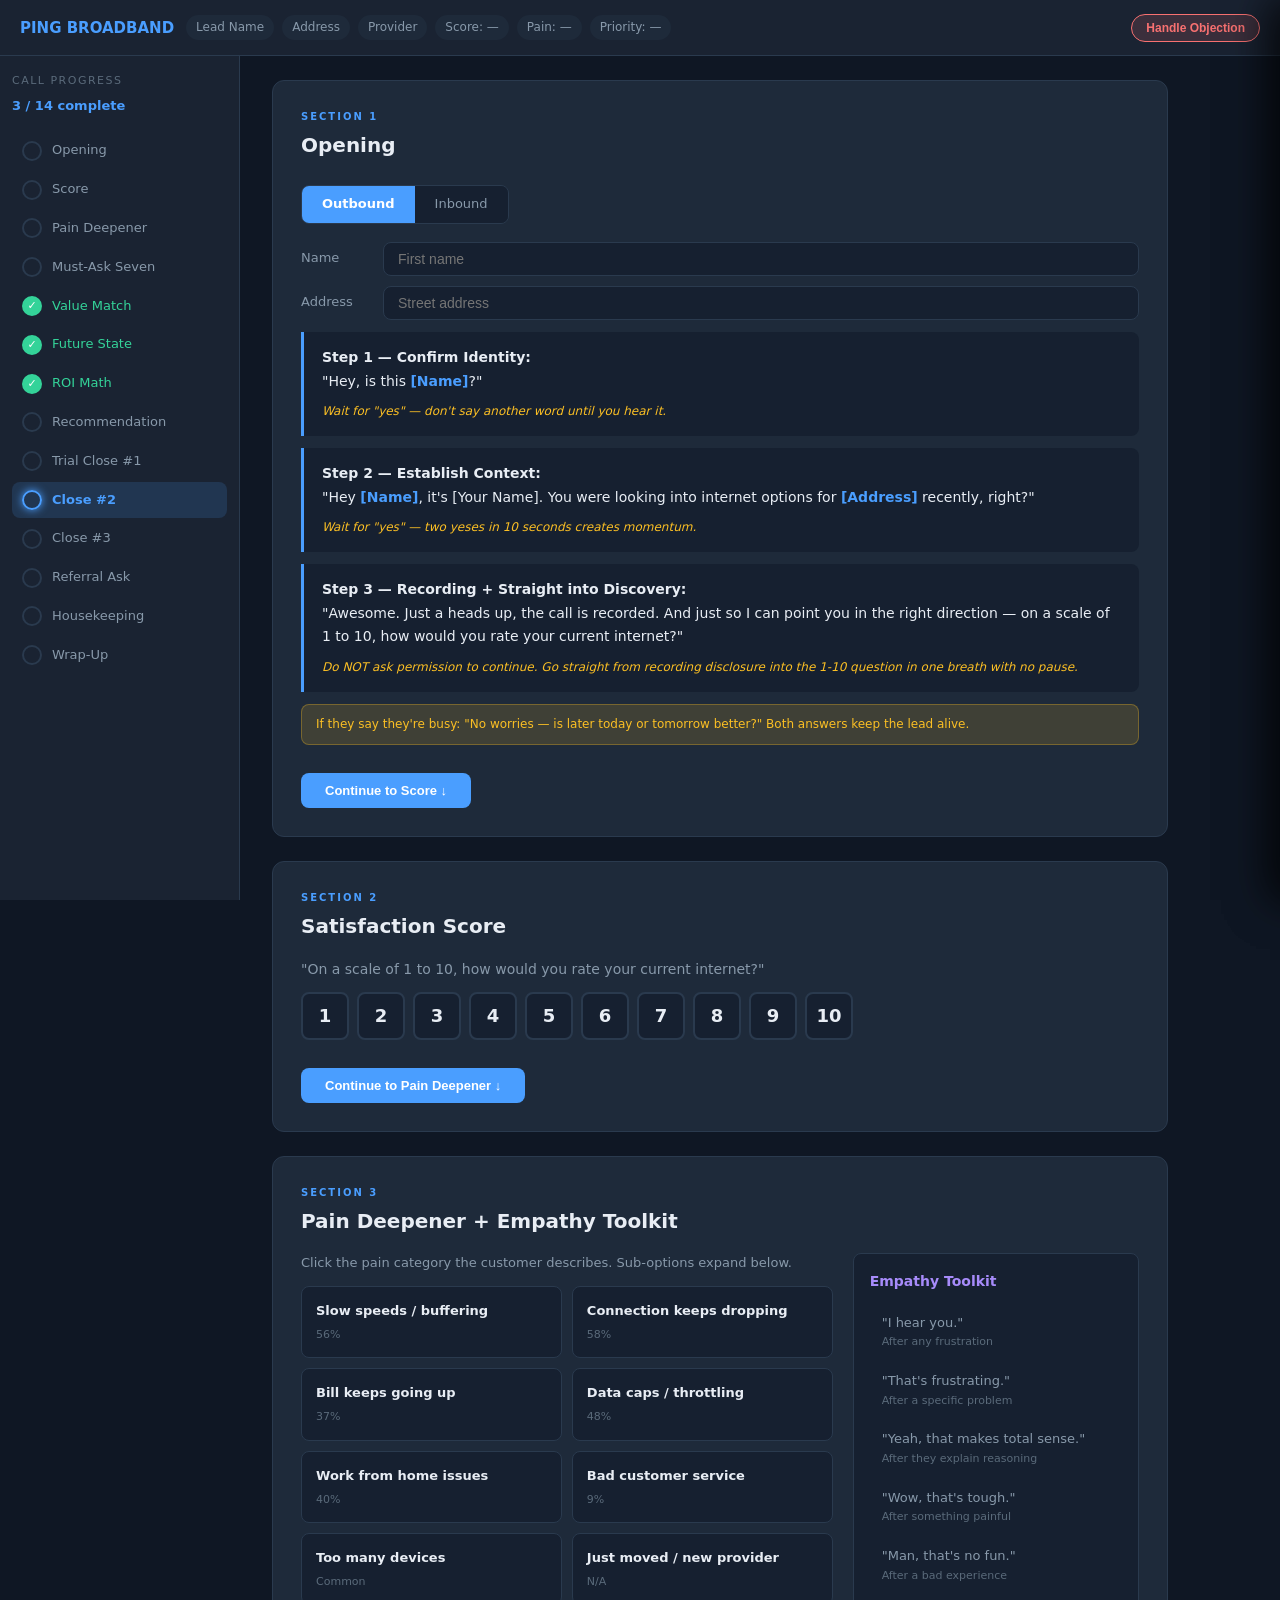
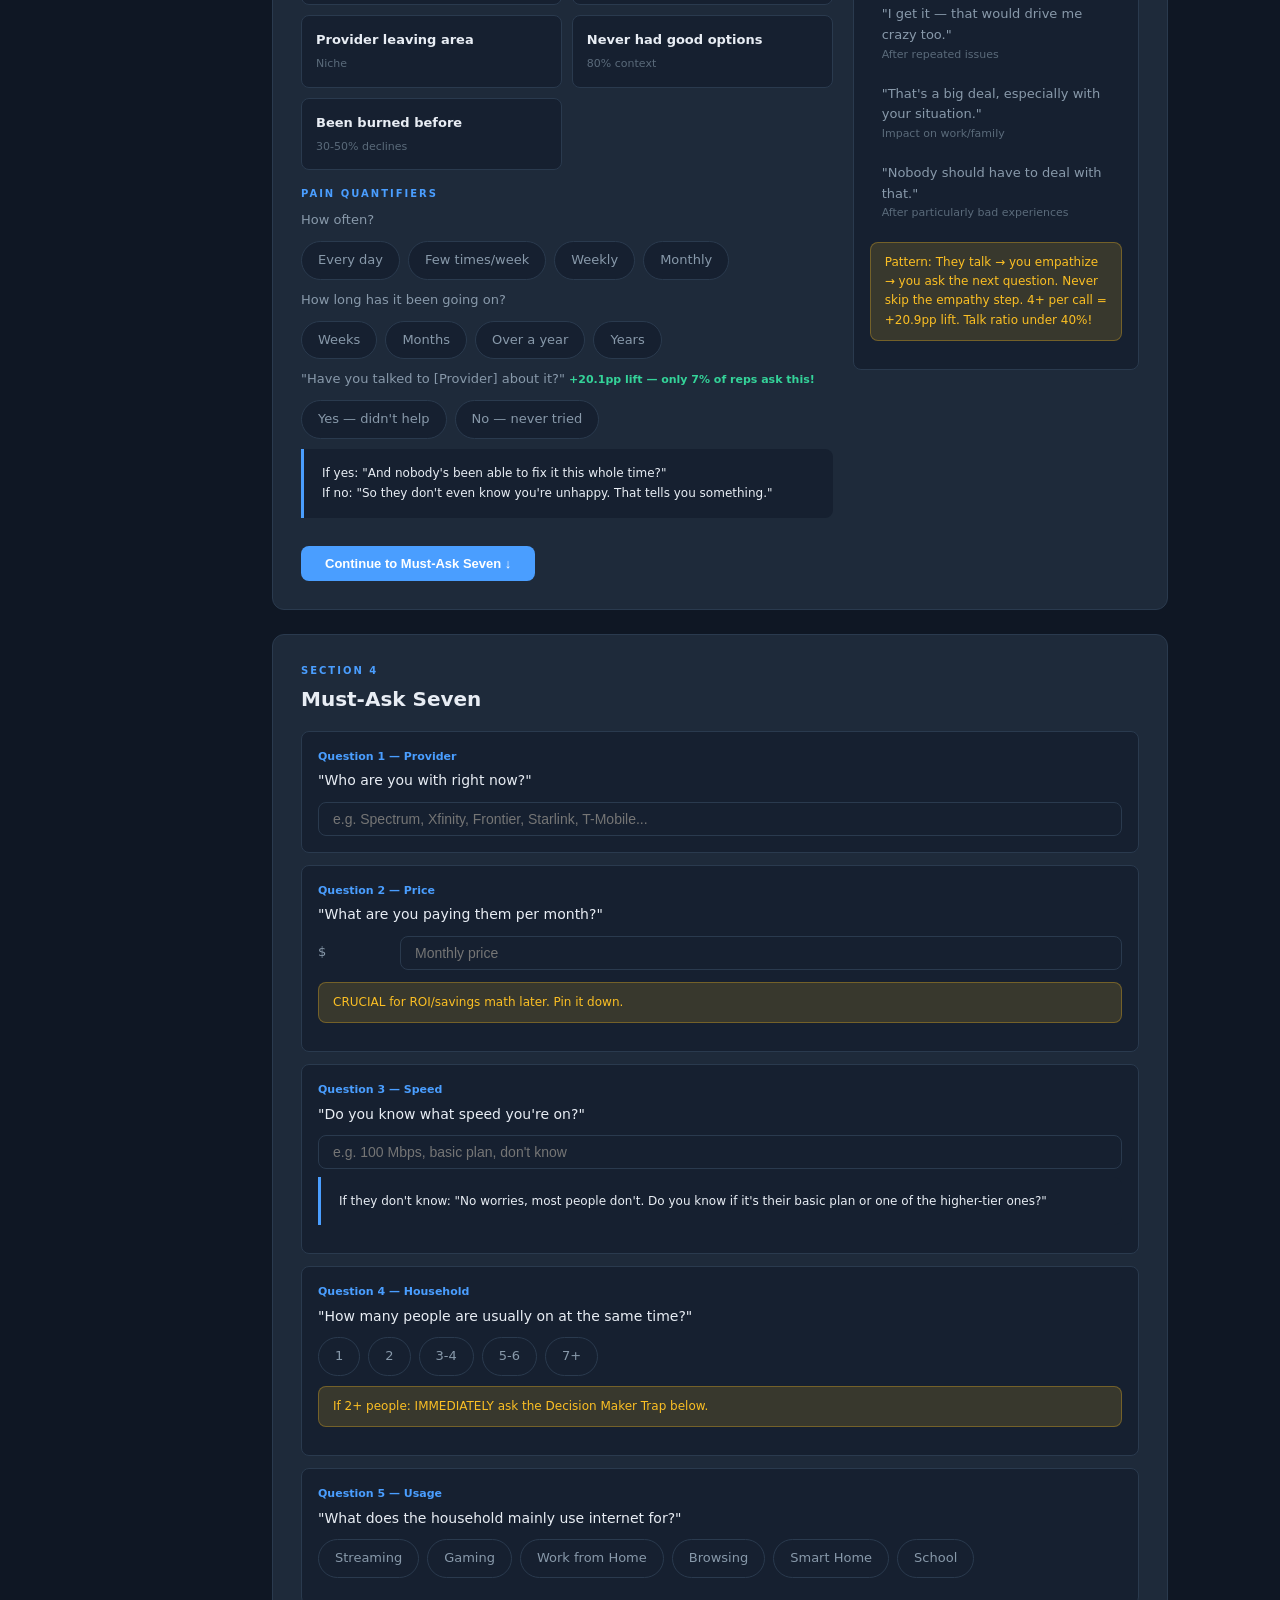
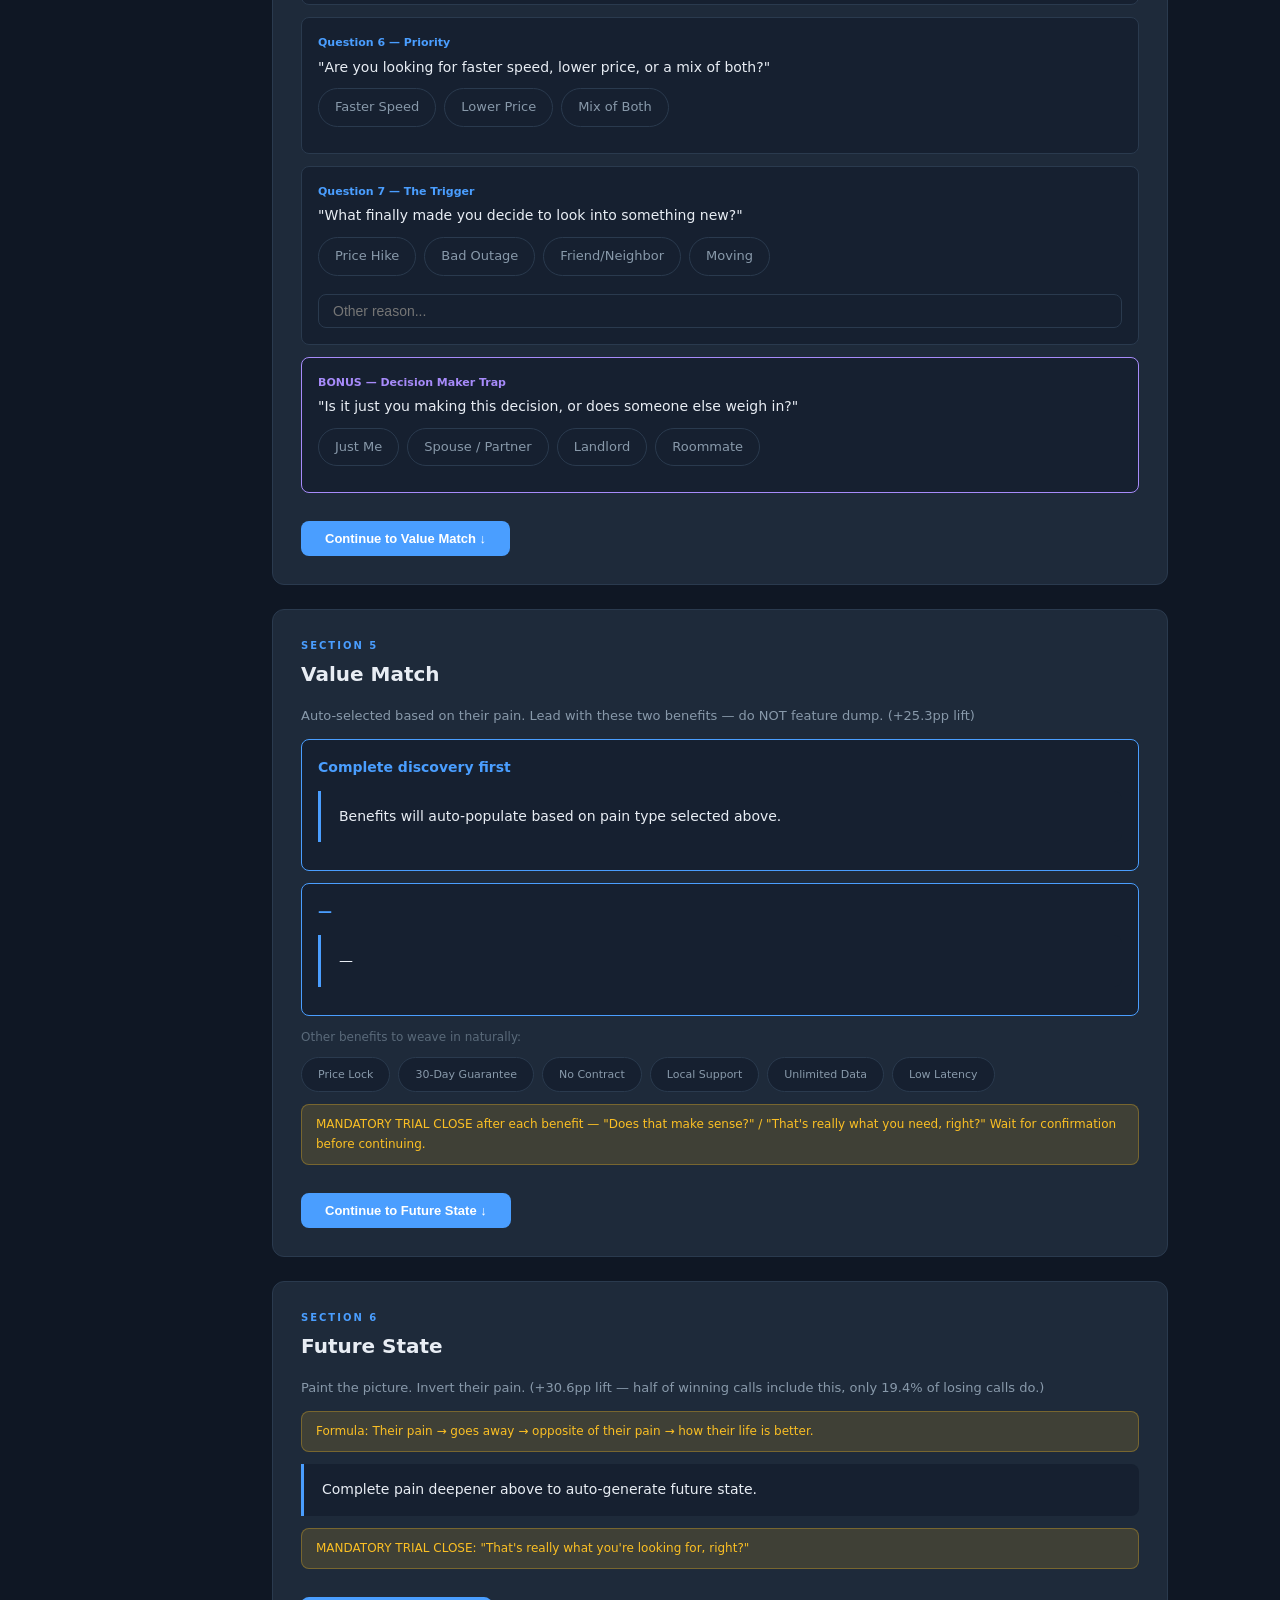
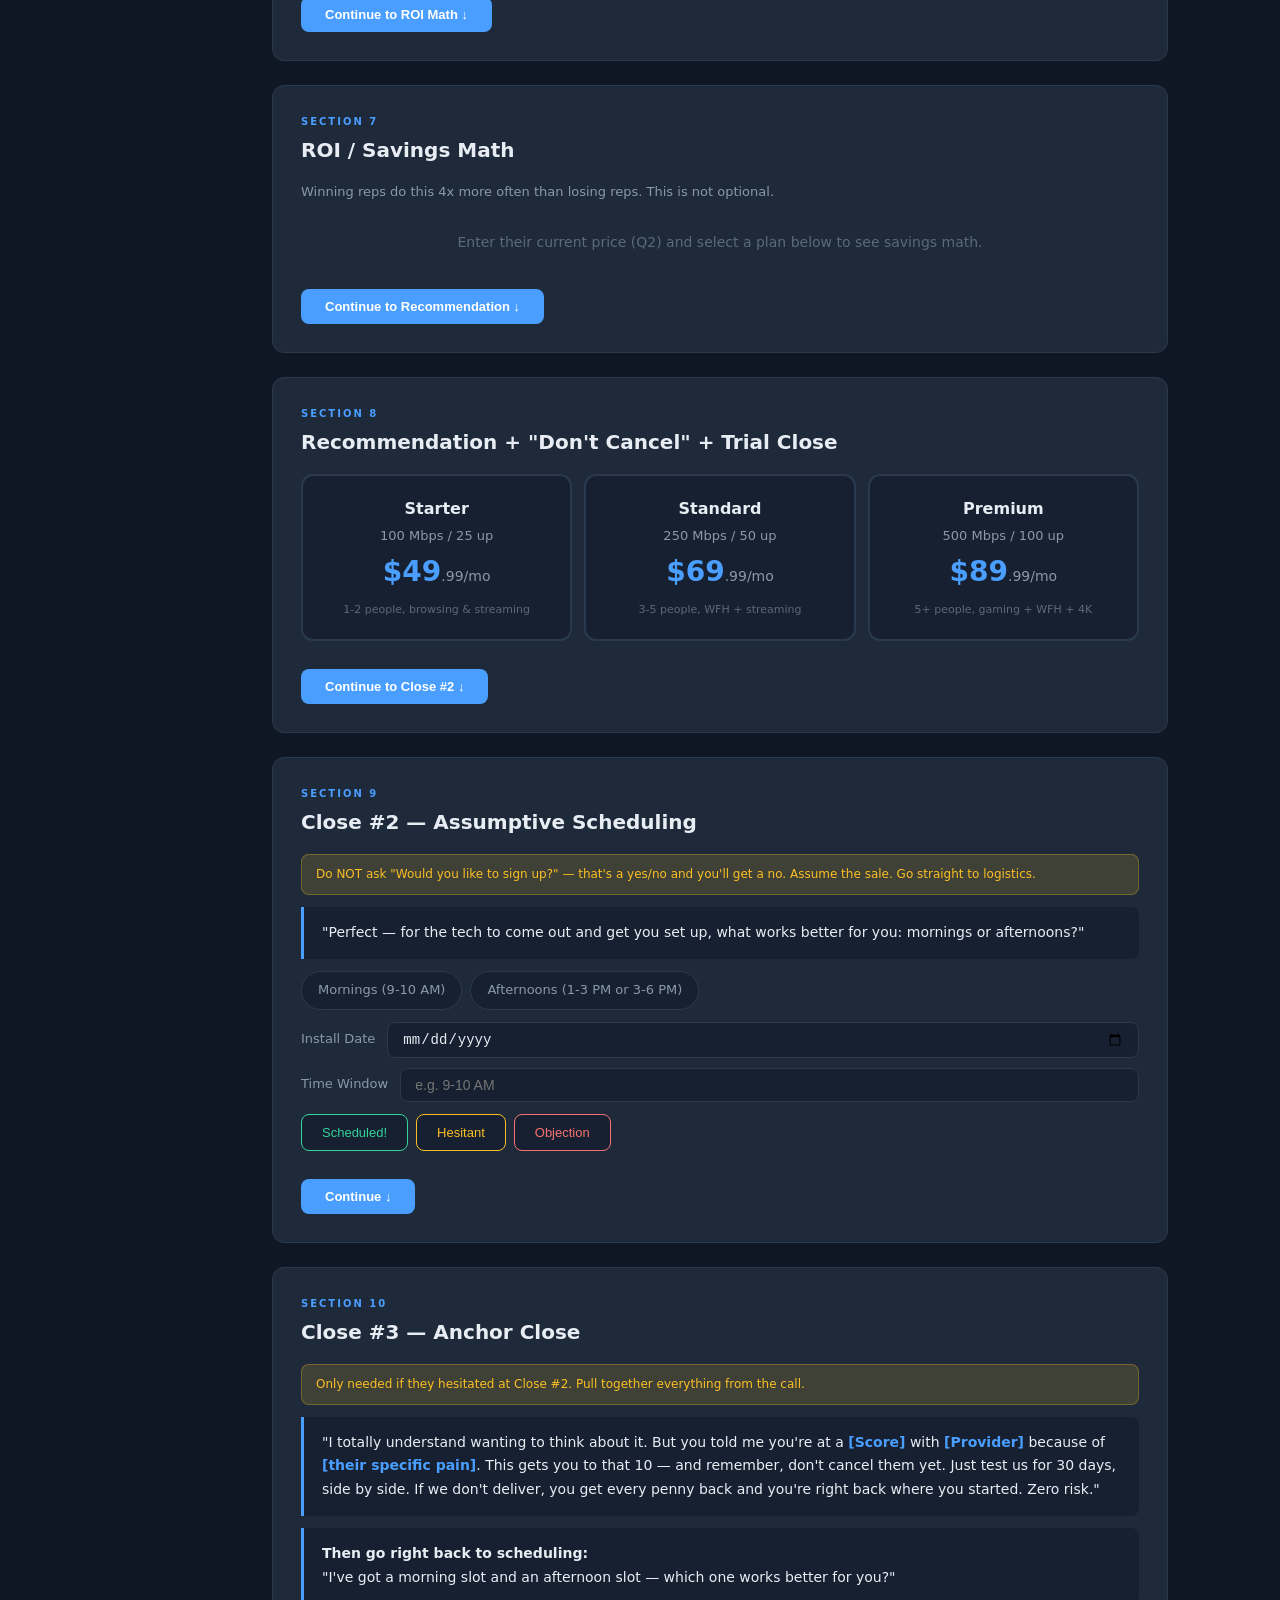
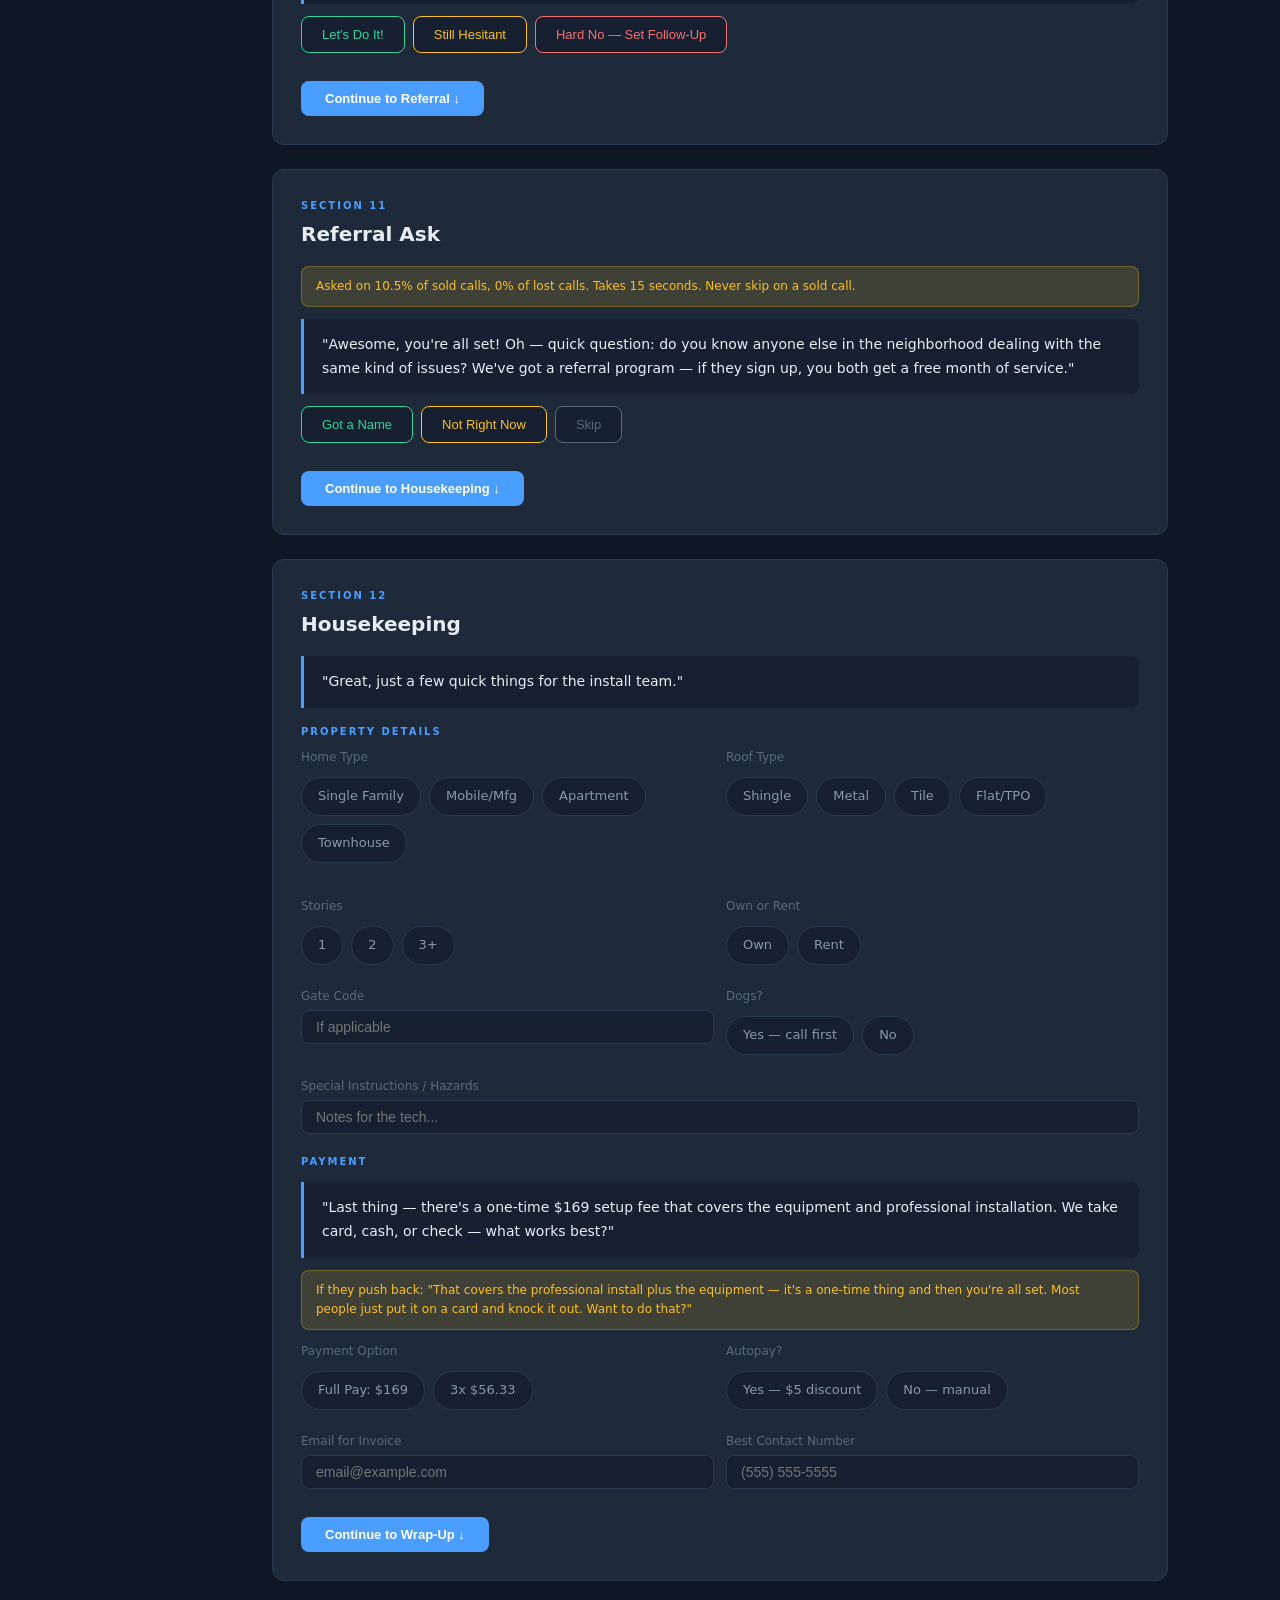
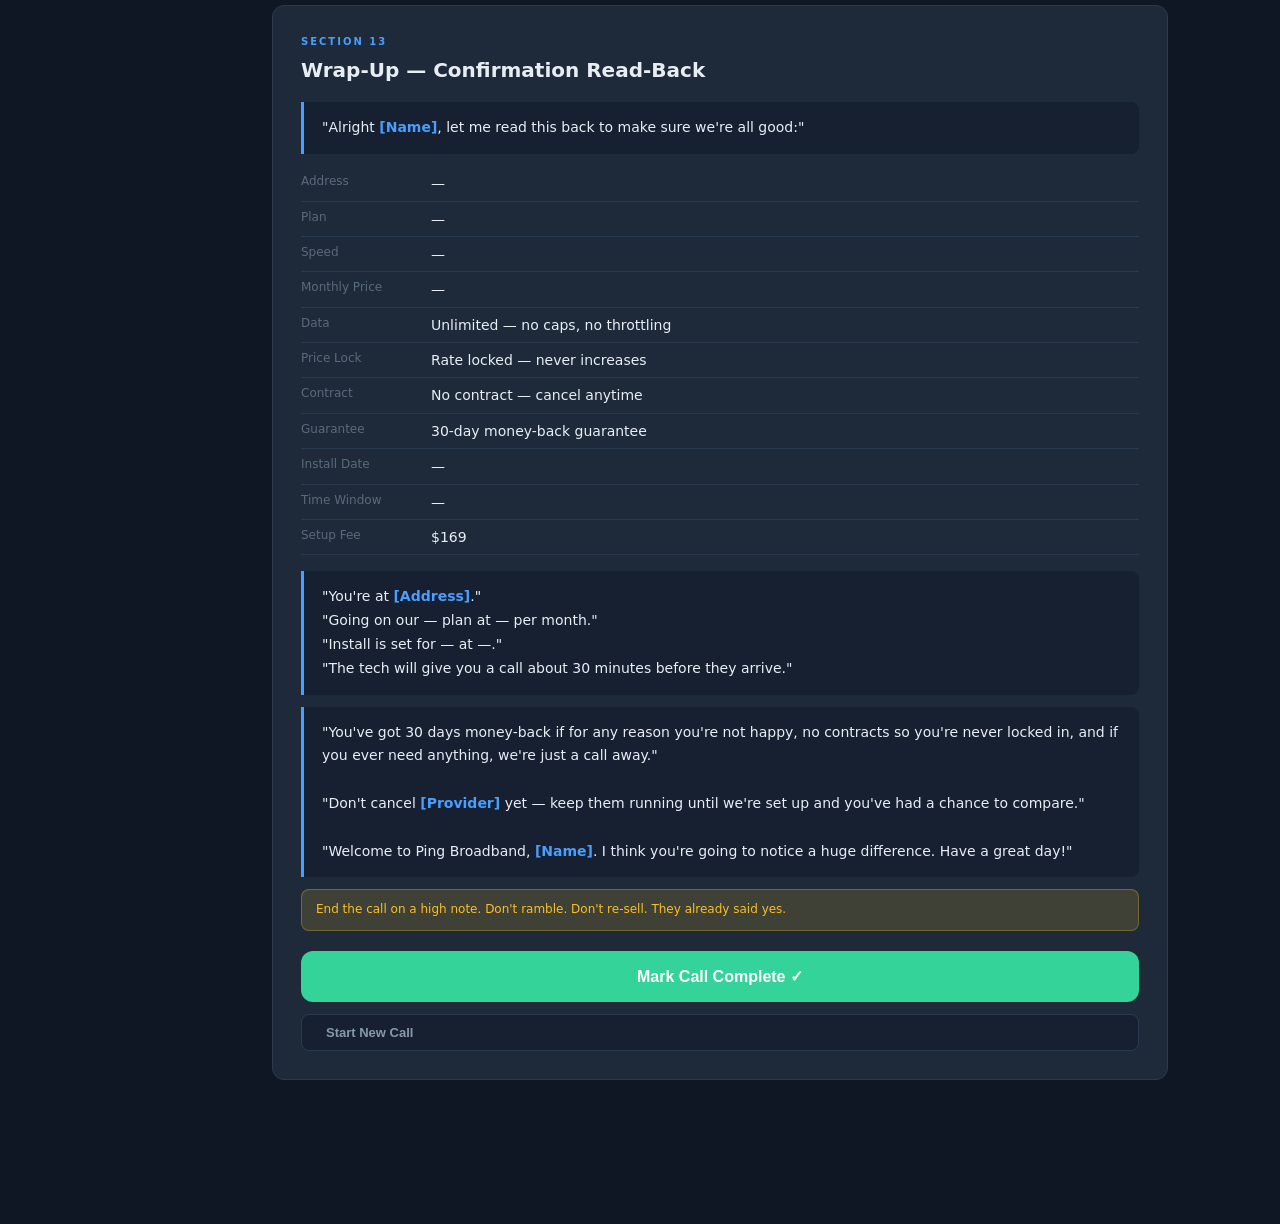
==== commit e298205a: "Rename shopper.html to index.html" ====
--- a/index.html
+++ b/index.html
@@ -1,489 +1,2577 @@
 <!DOCTYPE html>
 <html lang="en">
 <head>
-    <meta charset="UTF-8">
-    <meta name="viewport" content="width=device-width, initial-scale=1.0">
-    <meta name="description" content="Ultra-fast broadband internet service for your home and business. Reliable fiber-optic connectivity with speeds up to 1 Gbps.">
-    <title>UltraBand - Lightning Fast Broadband Internet</title>
-    <link rel="stylesheet" href="styles.css">
-    <link rel="icon" type="image/png" href="ub_logo.png">
+<meta charset="UTF-8">
+<meta name="viewport" content="width=device-width, initial-scale=1.0">
+<title>Ping Broadband — Sales Intelligence</title>
+<style>
+:root {
+  --bg-primary: #0f1724;
+  --bg-secondary: #1a2332;
+  --bg-card: #1e2a3a;
+  --bg-card-hover: #243447;
+  --bg-input: #162030;
+  --border: #2a3a4e;
+  --border-active: #4a9eff;
+  --text-primary: #e8edf4;
+  --text-secondary: #8899aa;
+  --text-muted: #5a6a7a;
+  --accent: #4a9eff;
+  --accent-hover: #6ab0ff;
+  --accent-dim: rgba(74,158,255,0.15);
+  --success: #34d399;
+  --success-dim: rgba(52,211,153,0.15);
+  --warning: #fbbf24;
+  --warning-dim: rgba(251,191,36,0.15);
+  --danger: #f87171;
+  --danger-dim: rgba(248,113,113,0.15);
+  --purple: #a78bfa;
+  --sidebar-w: 240px;
+  --header-h: 56px;
+  --radius: 8px;
+  --radius-lg: 12px;
+  --shadow: 0 4px 24px rgba(0,0,0,0.3);
+}
+*, *::before, *::after { box-sizing: border-box; margin: 0; padding: 0; }
+html { scroll-behavior: smooth; }
+body {
+  font-family: -apple-system, BlinkMacSystemFont, 'Segoe UI', system-ui, sans-serif;
+  background: var(--bg-primary);
+  color: var(--text-primary);
+  line-height: 1.6;
+  overflow-x: hidden;
+}
+/* HEADER */
+#header {
+  position: fixed; top: 0; left: 0; right: 0; z-index: 100;
+  height: var(--header-h);
+  background: var(--bg-secondary);
+  border-bottom: 1px solid var(--border);
+  display: flex; align-items: center; padding: 0 20px; gap: 12px;
+  transition: background .4s;
+}
+#header .logo { font-weight: 700; font-size: 15px; color: var(--accent); white-space: nowrap; }
+#header .breadcrumbs {
+  display: flex; align-items: center; gap: 8px; flex: 1;
+  font-size: 13px; color: var(--text-secondary); overflow-x: auto;
+  white-space: nowrap; scrollbar-width: none;
+}
+#header .breadcrumbs::-webkit-scrollbar { display: none; }
+.crumb { background: var(--bg-card); padding: 3px 10px; border-radius: 20px; font-size: 12px; }
+.crumb.active { background: var(--accent-dim); color: var(--accent); border: 1px solid var(--accent); }
+.score-badge {
+  padding: 4px 14px; border-radius: 20px; font-weight: 700; font-size: 13px;
+  min-width: 80px; text-align: center;
+}
+.score-low { background: var(--danger-dim); color: var(--danger); }
+.score-mid { background: var(--warning-dim); color: var(--warning); }
+.score-high { background: var(--success-dim); color: var(--success); }
+#objection-btn {
+  background: var(--danger-dim); color: var(--danger); border: 1px solid var(--danger);
+  padding: 6px 14px; border-radius: 20px; cursor: pointer; font-size: 12px;
+  font-weight: 600; white-space: nowrap; transition: all .2s;
+}
+#objection-btn:hover { background: var(--danger); color: #fff; }
+/* SIDEBAR */
+#sidebar {
+  position: fixed; top: var(--header-h); left: 0; bottom: 0;
+  width: var(--sidebar-w); background: var(--bg-secondary);
+  border-right: 1px solid var(--border); padding: 16px 12px;
+  overflow-y: auto; z-index: 90;
+  scrollbar-width: thin; scrollbar-color: var(--border) transparent;
+}
+.sidebar-title { font-size: 11px; text-transform: uppercase; letter-spacing: 1.5px; color: var(--text-muted); margin-bottom: 6px; }
+.sidebar-progress { font-size: 13px; color: var(--accent); margin-bottom: 16px; font-weight: 600; }
+.check-item {
+  display: flex; align-items: center; gap: 10px; padding: 8px 10px;
+  border-radius: var(--radius); cursor: pointer; font-size: 13px;
+  color: var(--text-secondary); transition: all .2s; margin-bottom: 2px;
+}
+.check-item:hover { background: var(--bg-card); color: var(--text-primary); }
+.check-item.active { background: var(--accent-dim); color: var(--accent); font-weight: 600; }
+.check-item.completed { color: var(--success); }
+.check-item.skipped { color: var(--text-muted); text-decoration: line-through; }
+.check-icon {
+  width: 20px; height: 20px; border-radius: 50%; border: 2px solid var(--border);
+  display: flex; align-items: center; justify-content: center; flex-shrink: 0;
+  font-size: 11px; transition: all .2s;
+}
+.check-item.completed .check-icon { border-color: var(--success); background: var(--success); color: #fff; }
+.check-item.active .check-icon { border-color: var(--accent); box-shadow: 0 0 8px var(--accent); }
+.check-item.in-progress .check-icon { border-color: var(--warning); background: var(--warning-dim); }
+/* MAIN */
+#main {
+  margin-left: var(--sidebar-w); margin-top: var(--header-h);
+  padding: 24px 32px 120px 32px; max-width: 960px;
+}
+.section {
+  background: var(--bg-card); border: 1px solid var(--border);
+  border-radius: var(--radius-lg); padding: 28px; margin-bottom: 24px;
+  transition: border-color .3s;
+}
+.section.highlight { border-color: var(--accent); box-shadow: 0 0 20px rgba(74,158,255,0.1); }
+.section-label {
+  font-size: 10px; text-transform: uppercase; letter-spacing: 2px;
+  color: var(--accent); margin-bottom: 4px; font-weight: 600;
+}
+.section-title { font-size: 20px; font-weight: 700; margin-bottom: 16px; }
+.script-block {
+  background: var(--bg-input); border-left: 3px solid var(--accent);
+  padding: 14px 18px; border-radius: 0 var(--radius) var(--radius) 0;
+  margin: 12px 0; font-size: 14px; line-height: 1.7; color: var(--text-primary);
+}
+.script-block .var { color: var(--accent); font-weight: 600; }
+.script-block .coaching { color: var(--warning); font-size: 12px; font-style: italic; display: block; margin-top: 8px; }
+.coach-note {
+  background: var(--warning-dim); border: 1px solid rgba(251,191,36,0.3);
+  padding: 10px 14px; border-radius: var(--radius); font-size: 12px;
+  color: var(--warning); margin: 12px 0;
+}
+/* FORM ELEMENTS */
+input[type="text"], input[type="number"], input[type="date"], input[type="email"], input[type="tel"] {
+  background: var(--bg-input); border: 1px solid var(--border); color: var(--text-primary);
+  padding: 8px 14px; border-radius: var(--radius); font-size: 14px;
+  outline: none; transition: border .2s; width: 100%;
+}
+input:focus { border-color: var(--accent); }
+.input-row { display: flex; gap: 12px; margin: 10px 0; align-items: center; }
+.input-row label { font-size: 13px; color: var(--text-secondary); white-space: nowrap; min-width: 70px; }
+.input-row input { flex: 1; }
+/* TOGGLE */
+.toggle-group { display: inline-flex; border-radius: var(--radius); overflow: hidden; border: 1px solid var(--border); margin: 8px 0; }
+.toggle-btn {
+  padding: 8px 20px; font-size: 13px; cursor: pointer; border: none;
+  background: var(--bg-input); color: var(--text-secondary); transition: all .2s;
+}
+.toggle-btn.active { background: var(--accent); color: #fff; font-weight: 600; }
+/* PILL BUTTONS */
+.pill-group { display: flex; flex-wrap: wrap; gap: 8px; margin: 10px 0; }
+.pill {
+  padding: 8px 16px; border-radius: 20px; font-size: 13px; cursor: pointer;
+  background: var(--bg-input); border: 1px solid var(--border); color: var(--text-secondary);
+  transition: all .2s; user-select: none;
+}
+.pill:hover { border-color: var(--accent); color: var(--text-primary); }
+.pill.selected { background: var(--accent-dim); border-color: var(--accent); color: var(--accent); font-weight: 600; }
+.pill.multi-selected { background: var(--purple); border-color: var(--purple); color: #fff; }
+/* SCORE BUTTONS */
+.score-group { display: flex; gap: 8px; margin: 12px 0; flex-wrap: wrap; }
+.score-btn {
+  width: 48px; height: 48px; border-radius: var(--radius); border: 2px solid var(--border);
+  background: var(--bg-input); color: var(--text-primary); font-size: 18px; font-weight: 700;
+  cursor: pointer; transition: all .2s; display: flex; align-items: center; justify-content: center;
+}
+.score-btn:hover { border-color: var(--accent); transform: scale(1.05); }
+.score-btn.selected { transform: scale(1.1); }
+.score-btn.s-low { border-color: var(--danger); background: var(--danger-dim); color: var(--danger); }
+.score-btn.s-mid { border-color: var(--warning); background: var(--warning-dim); color: var(--warning); }
+.score-btn.s-high { border-color: var(--success); background: var(--success-dim); color: var(--success); }
+/* PAIN TILES */
+.pain-grid { display: grid; grid-template-columns: repeat(auto-fill, minmax(200px,1fr)); gap: 10px; margin: 12px 0; }
+.pain-tile {
+  background: var(--bg-input); border: 1px solid var(--border); border-radius: var(--radius);
+  padding: 14px; cursor: pointer; transition: all .25s; font-size: 13px;
+}
+.pain-tile:hover { border-color: var(--accent); background: var(--bg-card-hover); }
+.pain-tile.selected { border-color: var(--accent); background: var(--accent-dim); }
+.pain-tile .freq { font-size: 11px; color: var(--text-muted); margin-top: 4px; }
+.pain-sub-options { display: none; margin: 12px 0; padding: 12px; background: var(--bg-input); border-radius: var(--radius); border: 1px solid var(--border); }
+.pain-sub-options.open { display: block; animation: slideDown .3s ease; }
+.sub-option {
+  padding: 10px 14px; border-radius: var(--radius); cursor: pointer; font-size: 13px;
+  border: 1px solid transparent; transition: all .2s; margin-bottom: 6px;
+  color: var(--text-secondary);
+}
+.sub-option:hover { background: var(--bg-card-hover); color: var(--text-primary); border-color: var(--border); }
+.sub-option.selected { background: var(--accent-dim); border-color: var(--accent); color: var(--accent); }
+.sub-option .quote { font-size: 11px; color: var(--text-muted); font-style: italic; display: block; margin-top: 2px; }
+/* SPLIT LAYOUT */
+.split { display: grid; grid-template-columns: 65fr 35fr; gap: 20px; }
+.empathy-panel {
+  background: var(--bg-input); border: 1px solid var(--border); border-radius: var(--radius);
+  padding: 16px; position: sticky; top: calc(var(--header-h) + 24px); align-self: start;
+}
+.empathy-panel h3 { font-size: 14px; margin-bottom: 12px; color: var(--purple); }
+.empathy-item {
+  padding: 8px 12px; font-size: 13px; border-radius: var(--radius); cursor: pointer;
+  transition: background .2s; color: var(--text-secondary); margin-bottom: 4px;
+}
+.empathy-item:hover { background: var(--bg-card-hover); color: var(--text-primary); }
+.empathy-item .when { font-size: 11px; color: var(--text-muted); display: block; }
+/* QUESTION CARDS */
+.q-card {
+  background: var(--bg-input); border: 1px solid var(--border); border-radius: var(--radius);
+  padding: 16px; margin-bottom: 12px; transition: border-color .2s;
+}
+.q-card.answered { border-color: var(--success); }
+.q-card .q-num { font-size: 11px; color: var(--accent); font-weight: 700; }
+.q-card .q-text { font-size: 14px; margin: 4px 0 10px; }
+.q-card .q-script { font-size: 13px; color: var(--text-secondary); font-style: italic; margin-bottom: 10px; }
+/* BENEFIT CARD */
+.benefit-card {
+  background: var(--bg-input); border: 1px solid var(--accent); border-radius: var(--radius);
+  padding: 16px; margin-bottom: 12px;
+}
+.benefit-card.secondary { border-color: var(--border); opacity: 0.7; }
+.benefit-card .benefit-title { font-size: 14px; font-weight: 700; color: var(--accent); margin-bottom: 6px; }
+/* PLAN CARDS */
+.plan-grid { display: grid; grid-template-columns: repeat(3,1fr); gap: 12px; margin: 12px 0; }
+.plan-card {
+  background: var(--bg-input); border: 2px solid var(--border); border-radius: var(--radius-lg);
+  padding: 20px; text-align: center; cursor: pointer; transition: all .25s;
+}
+.plan-card:hover { border-color: var(--accent); }
+.plan-card.selected { border-color: var(--accent); background: var(--accent-dim); }
+.plan-card.recommended { position: relative; }
+.plan-card.recommended::after {
+  content: 'RECOMMENDED'; position: absolute; top: -10px; left: 50%; transform: translateX(-50%);
+  background: var(--accent); color: #fff; font-size: 10px; padding: 2px 10px;
+  border-radius: 10px; font-weight: 700; letter-spacing: 1px;
+}
+.plan-card .plan-name { font-size: 16px; font-weight: 700; }
+.plan-card .plan-speed { font-size: 13px; color: var(--text-secondary); margin: 4px 0; }
+.plan-card .plan-price { font-size: 28px; font-weight: 700; color: var(--accent); }
+.plan-card .plan-price span { font-size: 14px; font-weight: 400; color: var(--text-secondary); }
+/* ROI BOX */
+.roi-box {
+  background: var(--success-dim); border: 1px solid var(--success);
+  border-radius: var(--radius-lg); padding: 20px; text-align: center; margin: 16px 0;
+}
+.roi-big { font-size: 36px; font-weight: 700; color: var(--success); }
+.roi-sub { font-size: 14px; color: var(--text-secondary); margin-top: 4px; }
+/* RESPONSE BUTTONS */
+.response-group { display: flex; gap: 8px; margin: 12px 0; }
+.resp-btn {
+  padding: 10px 20px; border-radius: var(--radius); cursor: pointer; font-size: 13px;
+  border: 1px solid var(--border); background: var(--bg-input); color: var(--text-secondary);
+  transition: all .2s; font-weight: 500;
+}
+.resp-btn:hover { border-color: var(--accent); color: var(--text-primary); }
+.resp-btn.positive { border-color: var(--success); color: var(--success); }
+.resp-btn.positive:hover { background: var(--success); color: #fff; }
+.resp-btn.neutral { border-color: var(--warning); color: var(--warning); }
+.resp-btn.objection { border-color: var(--danger); color: var(--danger); }
+.resp-btn.selected { font-weight: 700; }
+.resp-btn.positive.selected { background: var(--success); color: #fff; }
+.resp-btn.neutral.selected { background: var(--warning); color: #000; }
+.resp-btn.objection.selected { background: var(--danger); color: #fff; }
+/* OBJECTION PANEL */
+#objection-overlay {
+  position: fixed; top: 0; right: -480px; bottom: 0; width: 480px; z-index: 200;
+  background: var(--bg-secondary); border-left: 1px solid var(--border);
+  box-shadow: -10px 0 40px rgba(0,0,0,0.5); transition: right .35s ease;
+  display: flex; flex-direction: column;
+}
+#objection-overlay.open { right: 0; }
+#objection-overlay .panel-header {
+  padding: 16px 20px; border-bottom: 1px solid var(--border);
+  display: flex; justify-content: space-between; align-items: center;
+}
+#objection-overlay .panel-header h2 { font-size: 16px; color: var(--danger); }
+.panel-close {
+  background: none; border: 1px solid var(--border); color: var(--text-secondary);
+  width: 32px; height: 32px; border-radius: 50%; cursor: pointer; font-size: 16px;
+  display: flex; align-items: center; justify-content: center; transition: all .2s;
+}
+.panel-close:hover { border-color: var(--danger); color: var(--danger); }
+#objection-overlay .panel-body { flex: 1; overflow-y: auto; padding: 16px 20px; }
+.obj-tile {
+  padding: 12px 16px; border: 1px solid var(--border); border-radius: var(--radius);
+  cursor: pointer; margin-bottom: 8px; font-size: 13px; color: var(--text-secondary);
+  transition: all .2s;
+}
+.obj-tile:hover { border-color: var(--danger); color: var(--text-primary); background: var(--bg-card); }
+.obj-tile.active { border-color: var(--danger); background: var(--danger-dim); color: var(--danger); }
+.obj-detail { display: none; padding: 16px 0; }
+.obj-detail.open { display: block; animation: slideDown .3s ease; }
+.obj-step { margin-bottom: 14px; }
+.obj-step-label { font-size: 11px; text-transform: uppercase; letter-spacing: 1px; font-weight: 700; margin-bottom: 4px; }
+.obj-step-label.validate { color: var(--accent); }
+.obj-step-label.isolate { color: var(--warning); }
+.obj-step-label.reframe { color: var(--success); }
+.obj-step-label.reclose { color: var(--purple); }
+/* COMPETITOR PANEL */
+#competitor-overlay {
+  position: fixed; top: 0; right: -520px; bottom: 0; width: 520px; z-index: 200;
+  background: var(--bg-secondary); border-left: 1px solid var(--border);
+  box-shadow: -10px 0 40px rgba(0,0,0,0.5); transition: right .35s ease;
+  display: flex; flex-direction: column;
+}
+#competitor-overlay.open { right: 0; }
+#competitor-overlay .panel-header {
+  padding: 16px 20px; border-bottom: 1px solid var(--border);
+  display: flex; justify-content: space-between; align-items: center;
+}
+#competitor-overlay .panel-header h2 { font-size: 16px; color: var(--warning); }
+.comp-table { width: 100%; border-collapse: collapse; font-size: 12px; margin: 12px 0; }
+.comp-table th { text-align: left; padding: 8px; border-bottom: 1px solid var(--border); color: var(--text-muted); font-size: 11px; text-transform: uppercase; }
+.comp-table td { padding: 8px; border-bottom: 1px solid var(--border); color: var(--text-secondary); }
+.comp-table td:last-child { color: var(--success); }
+/* BACKDROP */
+#backdrop {
+  position: fixed; top: 0; left: 0; right: 0; bottom: 0; z-index: 150;
+  background: rgba(0,0,0,0.5); opacity: 0; pointer-events: none; transition: opacity .3s;
+}
+#backdrop.open { opacity: 1; pointer-events: auto; }
+/* NEXT BUTTON */
+.next-btn {
+  display: inline-flex; align-items: center; gap: 6px; margin-top: 16px;
+  padding: 10px 24px; background: var(--accent); color: #fff; border: none;
+  border-radius: var(--radius); cursor: pointer; font-size: 13px; font-weight: 600;
+  transition: background .2s;
+}
+.next-btn:hover { background: var(--accent-hover); }
+/* ANIMATIONS */
+@keyframes slideDown { from { opacity: 0; transform: translateY(-8px); } to { opacity: 1; transform: translateY(0); } }
+@keyframes flash { 0%,100% { border-color: var(--border); } 50% { border-color: var(--accent); box-shadow: 0 0 16px rgba(74,158,255,0.2); } }
+.flash-update { animation: flash .6s ease; }
+/* PROPERTY / HOUSEKEEPING */
+.form-grid { display: grid; grid-template-columns: 1fr 1fr; gap: 12px; }
+.form-group { margin-bottom: 12px; }
+.form-group label { display: block; font-size: 12px; color: var(--text-muted); margin-bottom: 4px; }
+/* WRAP-UP */
+.summary-list { list-style: none; }
+.summary-list li { padding: 6px 0; border-bottom: 1px solid var(--border); font-size: 14px; display: flex; gap: 10px; }
+.summary-list li .lbl { color: var(--text-muted); min-width: 120px; font-size: 12px; }
+.complete-btn {
+  display: block; width: 100%; padding: 16px; margin-top: 20px;
+  background: var(--success); color: #fff; border: none; border-radius: var(--radius-lg);
+  font-size: 16px; font-weight: 700; cursor: pointer; transition: background .2s;
+}
+.complete-btn:hover { background: #2fbc87; }
+/* HIDDEN */
+.hidden { display: none !important; }
+/* COMPETITOR BTN */
+#competitor-btn {
+  position: fixed; bottom: 20px; right: 20px; z-index: 80;
+  background: var(--warning); color: #000; border: none; padding: 10px 18px;
+  border-radius: 24px; font-size: 13px; font-weight: 700; cursor: pointer;
+  box-shadow: var(--shadow); transition: transform .2s;
+}
+#competitor-btn:hover { transform: scale(1.05); }
+#competitor-btn.hidden { display: none; }
+/* RESPONSIVE */
+@media (max-width:1024px) {
+  #sidebar { display: none; }
+  #main { margin-left: 0; }
+  .split { grid-template-columns: 1fr; }
+  .plan-grid { grid-template-columns: 1fr; }
+  #objection-overlay, #competitor-overlay { width: 100%; right: -100%; }
+}
+</style>
 </head>
 <body>
-    <!-- Header -->
-    <header class="header">
-        <div class="container">
-            <nav class="nav">
-                <a href="#" class="logo">
-                    <img src="ub_logo.png" alt="UltraBand Logo">
-                </a>
-                <ul class="nav-links">
-                    <li><a href="#features">Features</a></li>
-                    <li><a href="#plans">Plans</a></li>
-                    <li><a href="#coverage">Coverage</a></li>
-                    <li><a href="#contact">Contact</a></li>
-                </ul>
-                <a href="#plans" class="btn btn-primary">Get Started</a>
-                <button class="mobile-menu-btn" aria-label="Toggle menu">
-                    <span></span>
-                    <span></span>
-                    <span></span>
-                </button>
-            </nav>
+
+<!-- HEADER -->
+<div id="header">
+  <div class="logo">PING BROADBAND</div>
+  <div class="breadcrumbs" id="breadcrumbs">
+    <span class="crumb" id="bc-name">Lead Name</span>
+    <span class="crumb" id="bc-address">Address</span>
+    <span class="crumb" id="bc-provider">Provider</span>
+    <span class="crumb" id="bc-score">Score: —</span>
+    <span class="crumb" id="bc-pain">Pain: —</span>
+    <span class="crumb" id="bc-priority">Priority: —</span>
+  </div>
+  <button id="objection-btn" onclick="openObjectionPanel()">Handle Objection</button>
+</div>
+
+<!-- SIDEBAR -->
+<div id="sidebar">
+  <div class="sidebar-title">Call Progress</div>
+  <div class="sidebar-progress" id="progress-text">0 / 15 complete</div>
+  <div id="checklist"></div>
+</div>
+
+<!-- MAIN CONTENT -->
+<div id="main">
+
+<!-- ==================== SECTION 1: OPENING ==================== -->
+<div class="section" id="sec-opening" data-check="opening">
+  <div class="section-label">Section 1</div>
+  <div class="section-title">Opening</div>
+
+  <div class="toggle-group" id="call-type-toggle">
+    <div class="toggle-btn active" data-val="outbound" onclick="setCallType('outbound')">Outbound</div>
+    <div class="toggle-btn" data-val="inbound" onclick="setCallType('inbound')">Inbound</div>
+  </div>
+
+  <div class="input-row">
+    <label>Name</label>
+    <input type="text" id="inp-name" placeholder="First name" oninput="updateState('lead_name',this.value)">
+  </div>
+  <div class="input-row">
+    <label>Address</label>
+    <input type="text" id="inp-address" placeholder="Street address" oninput="updateState('lead_address',this.value)">
+  </div>
+
+  <div id="script-opening-outbound">
+    <div class="script-block">
+      <strong>Step 1 — Confirm Identity:</strong><br>
+      "Hey, is this <span class="var" data-var="lead_name">[Name]</span>?"<br>
+      <span class="coaching">Wait for "yes" — don't say another word until you hear it.</span>
+    </div>
+    <div class="script-block">
+      <strong>Step 2 — Establish Context:</strong><br>
+      "Hey <span class="var" data-var="lead_name">[Name]</span>, it's [Your Name]. You were looking into internet options for <span class="var" data-var="lead_address">[Address]</span> recently, right?"<br>
+      <span class="coaching">Wait for "yes" — two yeses in 10 seconds creates momentum.</span>
+    </div>
+    <div class="script-block">
+      <strong>Step 3 — Recording + Straight into Discovery:</strong><br>
+      "Awesome. Just a heads up, the call is recorded. And just so I can point you in the right direction — on a scale of 1 to 10, how would you rate your current internet?"<br>
+      <span class="coaching">Do NOT ask permission to continue. Go straight from recording disclosure into the 1-10 question in one breath with no pause.</span>
+    </div>
+  </div>
+
+  <div id="script-opening-inbound" class="hidden">
+    <div class="script-block">
+      <strong>Step 1 — Warm Greeting:</strong><br>
+      "Thanks for calling Ping Broadband, this is [Your Name]. Just so you know, this call is recorded. How can I help you today?"
+    </div>
+    <div class="script-block">
+      <strong>Step 2 — Redirect into Discovery:</strong><br>
+      "Got it, I can definitely help with that. Before I pull anything up — on a scale of 1 to 10, how would you rate your current provider?"
+    </div>
+  </div>
+
+  <div class="coach-note">If they say they're busy: "No worries — is later today or tomorrow better?" Both answers keep the lead alive.</div>
+
+  <button class="next-btn" onclick="scrollToSection('sec-score')">Continue to Score &darr;</button>
+</div>
+
+<!-- ==================== SECTION 2: SCORE ==================== -->
+<div class="section" id="sec-score" data-check="score">
+  <div class="section-label">Section 2</div>
+  <div class="section-title">Satisfaction Score</div>
+  <p style="font-size:14px;color:var(--text-secondary);margin-bottom:8px">"On a scale of 1 to 10, how would you rate your current internet?"</p>
+
+  <div class="score-group" id="score-buttons">
+    <div class="score-btn" onclick="setScore(1)">1</div>
+    <div class="score-btn" onclick="setScore(2)">2</div>
+    <div class="score-btn" onclick="setScore(3)">3</div>
+    <div class="score-btn" onclick="setScore(4)">4</div>
+    <div class="score-btn" onclick="setScore(5)">5</div>
+    <div class="score-btn" onclick="setScore(6)">6</div>
+    <div class="score-btn" onclick="setScore(7)">7</div>
+    <div class="score-btn" onclick="setScore(8)">8</div>
+    <div class="score-btn" onclick="setScore(9)">9</div>
+    <div class="score-btn" onclick="setScore(10)">10</div>
+  </div>
+
+  <div id="score-branch" class="hidden">
+    <div class="script-block" id="score-branch-script"></div>
+  </div>
+
+  <button class="next-btn" onclick="scrollToSection('sec-pain')">Continue to Pain Deepener &darr;</button>
+</div>
+
+<!-- ==================== SECTION 3: PAIN DEEPENER + EMPATHY ==================== -->
+<div class="section" id="sec-pain" data-check="pain">
+  <div class="section-label">Section 3</div>
+  <div class="section-title">Pain Deepener + Empathy Toolkit</div>
+
+  <div class="split">
+    <div>
+      <p style="font-size:13px;color:var(--text-secondary);margin-bottom:10px">Click the pain category the customer describes. Sub-options expand below.</p>
+      <div class="pain-grid" id="pain-tiles"></div>
+      <div id="pain-sub-container"></div>
+
+      <div id="pain-deepener-questions" class="hidden" style="margin-top:16px">
+        <div class="section-label">Pain Deepener Questions</div>
+        <div id="pain-deepener-script"></div>
+      </div>
+
+      <div style="margin-top:16px">
+        <div class="section-label">Pain Quantifiers</div>
+        <div style="margin-top:8px">
+          <p style="font-size:13px;color:var(--text-secondary);margin-bottom:6px">How often?</p>
+          <div class="pill-group">
+            <div class="pill" onclick="setPainFreq('daily')">Every day</div>
+            <div class="pill" onclick="setPainFreq('few_per_week')">Few times/week</div>
+            <div class="pill" onclick="setPainFreq('weekly')">Weekly</div>
+            <div class="pill" onclick="setPainFreq('monthly')">Monthly</div>
+          </div>
         </div>
-    </header>
-
-    <!-- Hero Section -->
-    <section class="hero">
-        <div class="container">
-            <div class="hero-content">
-                <h1>Blazing Fast Internet for the Modern World</h1>
-                <p>Experience lightning-speed fiber broadband with speeds up to 1 Gbps. Stream, game, and work without limits.</p>
-                <div class="hero-cta">
-                    <a href="#plans" class="btn btn-primary btn-large">View Plans</a>
-                    <a href="#coverage" class="btn btn-secondary btn-large">Check Coverage</a>
-                </div>
-                <div class="hero-stats">
-                    <div class="stat">
-                        <span class="stat-number">1 Gbps</span>
-                        <span class="stat-label">Max Speed</span>
-                    </div>
-                    <div class="stat">
-                        <span class="stat-number">99.9%</span>
-                        <span class="stat-label">Uptime</span>
-                    </div>
-                    <div class="stat">
-                        <span class="stat-number">24/7</span>
-                        <span class="stat-label">Support</span>
-                    </div>
-                </div>
-            </div>
-            <div class="hero-image">
-                <img src="bolt fiber (1).jpeg" alt="Fiber Optic Technology">
-            </div>
+        <div style="margin-top:10px">
+          <p style="font-size:13px;color:var(--text-secondary);margin-bottom:6px">How long has it been going on?</p>
+          <div class="pill-group">
+            <div class="pill" onclick="setPainDuration('weeks')">Weeks</div>
+            <div class="pill" onclick="setPainDuration('months')">Months</div>
+            <div class="pill" onclick="setPainDuration('over_a_year')">Over a year</div>
+            <div class="pill" onclick="setPainDuration('years')">Years</div>
+          </div>
         </div>
-    </section>
-
-    <!-- Features Section -->
-    <section id="features" class="features">
-        <div class="container">
-            <div class="section-header">
-                <h2>Why Choose UltraBand?</h2>
-                <p>We deliver more than just internet - we deliver a seamless connected experience.</p>
-            </div>
-            <div class="features-grid">
-                <div class="feature-card">
-                    <div class="feature-icon">
-                        <svg xmlns="http://www.w3.org/2000/svg" width="48" height="48" viewBox="0 0 24 24" fill="none" stroke="currentColor" stroke-width="2" stroke-linecap="round" stroke-linejoin="round">
-                            <polygon points="13 2 3 14 12 14 11 22 21 10 12 10 13 2"></polygon>
-                        </svg>
-                    </div>
-                    <h3>Ultra-Fast Speeds</h3>
-                    <p>Download movies in seconds, not minutes. Our fiber network delivers consistent speeds up to 1 Gbps.</p>
-                </div>
-                <div class="feature-card">
-                    <div class="feature-icon">
-                        <svg xmlns="http://www.w3.org/2000/svg" width="48" height="48" viewBox="0 0 24 24" fill="none" stroke="currentColor" stroke-width="2" stroke-linecap="round" stroke-linejoin="round">
-                            <path d="M12 22s8-4 8-10V5l-8-3-8 3v7c0 6 8 10 8 10z"></path>
-                        </svg>
-                    </div>
-                    <h3>Rock-Solid Reliability</h3>
-                    <p>99.9% uptime guarantee backed by our advanced fiber infrastructure and redundant systems.</p>
-                </div>
-                <div class="feature-card">
-                    <div class="feature-icon">
-                        <svg xmlns="http://www.w3.org/2000/svg" width="48" height="48" viewBox="0 0 24 24" fill="none" stroke="currentColor" stroke-width="2" stroke-linecap="round" stroke-linejoin="round">
-                            <circle cx="12" cy="12" r="10"></circle>
-                            <polyline points="12 6 12 12 16 14"></polyline>
-                        </svg>
-                    </div>
-                    <h3>No Data Caps</h3>
-                    <p>Stream, download, and browse without worrying about hitting limits. Truly unlimited internet.</p>
-                </div>
-                <div class="feature-card">
-                    <div class="feature-icon">
-                        <svg xmlns="http://www.w3.org/2000/svg" width="48" height="48" viewBox="0 0 24 24" fill="none" stroke="currentColor" stroke-width="2" stroke-linecap="round" stroke-linejoin="round">
-                            <path d="M17 21v-2a4 4 0 0 0-4-4H5a4 4 0 0 0-4 4v2"></path>
-                            <circle cx="9" cy="7" r="4"></circle>
-                            <path d="M23 21v-2a4 4 0 0 0-3-3.87"></path>
-                            <path d="M16 3.13a4 4 0 0 1 0 7.75"></path>
-                        </svg>
-                    </div>
-                    <h3>Expert Support</h3>
-                    <p>Our local support team is available 24/7 to help you with any questions or issues.</p>
-                </div>
-                <div class="feature-card">
-                    <div class="feature-icon">
-                        <svg xmlns="http://www.w3.org/2000/svg" width="48" height="48" viewBox="0 0 24 24" fill="none" stroke="currentColor" stroke-width="2" stroke-linecap="round" stroke-linejoin="round">
-                            <rect x="2" y="3" width="20" height="14" rx="2" ry="2"></rect>
-                            <line x1="8" y1="21" x2="16" y2="21"></line>
-                            <line x1="12" y1="17" x2="12" y2="21"></line>
-                        </svg>
-                    </div>
-                    <h3>Free Installation</h3>
-                    <p>Professional installation at no extra cost. Our technicians handle everything for you.</p>
-                </div>
-                <div class="feature-card">
-                    <div class="feature-icon">
-                        <svg xmlns="http://www.w3.org/2000/svg" width="48" height="48" viewBox="0 0 24 24" fill="none" stroke="currentColor" stroke-width="2" stroke-linecap="round" stroke-linejoin="round">
-                            <path d="M5 12.55a11 11 0 0 1 14.08 0"></path>
-                            <path d="M1.42 9a16 16 0 0 1 21.16 0"></path>
-                            <path d="M8.53 16.11a6 6 0 0 1 6.95 0"></path>
-                            <line x1="12" y1="20" x2="12.01" y2="20"></line>
-                        </svg>
-                    </div>
-                    <h3>Free WiFi Router</h3>
-                    <p>Get a high-performance WiFi 6 router included with every plan for whole-home coverage.</p>
-                </div>
-            </div>
+        <div style="margin-top:10px">
+          <p style="font-size:13px;color:var(--text-secondary);margin-bottom:6px">"Have you talked to [Provider] about it?" <span style="color:var(--success);font-size:11px;font-weight:700">+20.1pp lift — only 7% of reps ask this!</span></p>
+          <div class="pill-group">
+            <div class="pill" onclick="setProviderFix('yes')">Yes — didn't help</div>
+            <div class="pill" onclick="setProviderFix('no')">No — never tried</div>
+          </div>
+          <div class="script-block" style="font-size:12px;margin-top:6px">If yes: "And nobody's been able to fix it this whole time?"<br>If no: "So they don't even know you're unhappy. That tells you something."</div>
         </div>
-    </section>
-
-    <!-- Plans Section -->
-    <section id="plans" class="plans">
-        <div class="container">
-            <div class="section-header">
-                <h2>Choose Your Perfect Plan</h2>
-                <p>Flexible plans designed to fit your needs and budget.</p>
-            </div>
-            <div class="plans-grid">
-                <div class="plan-card">
-                    <div class="plan-header">
-                        <h3>Essential</h3>
-                        <p class="plan-speed">100 Mbps</p>
-                    </div>
-                    <div class="plan-price">
-                        <span class="currency">$</span>
-                        <span class="amount">39</span>
-                        <span class="period">/month</span>
-                    </div>
-                    <ul class="plan-features">
-                        <li>100 Mbps download speed</li>
-                        <li>50 Mbps upload speed</li>
-                        <li>Unlimited data</li>
-                        <li>Free WiFi router</li>
-                        <li>24/7 customer support</li>
-                    </ul>
-                    <a href="#contact" class="btn btn-outline btn-block">Get Started</a>
-                </div>
-                <div class="plan-card featured">
-                    <div class="plan-badge">Most Popular</div>
-                    <div class="plan-header">
-                        <h3>Pro</h3>
-                        <p class="plan-speed">500 Mbps</p>
-                    </div>
-                    <div class="plan-price">
-                        <span class="currency">$</span>
-                        <span class="amount">59</span>
-                        <span class="period">/month</span>
-                    </div>
-                    <ul class="plan-features">
-                        <li>500 Mbps download speed</li>
-                        <li>250 Mbps upload speed</li>
-                        <li>Unlimited data</li>
-                        <li>Free WiFi 6 router</li>
-                        <li>Priority 24/7 support</li>
-                        <li>Free installation</li>
-                    </ul>
-                    <a href="#contact" class="btn btn-primary btn-block">Get Started</a>
-                </div>
-                <div class="plan-card">
-                    <div class="plan-header">
-                        <h3>Ultra</h3>
-                        <p class="plan-speed">1 Gbps</p>
-                    </div>
-                    <div class="plan-price">
-                        <span class="currency">$</span>
-                        <span class="amount">79</span>
-                        <span class="period">/month</span>
-                    </div>
-                    <ul class="plan-features">
-                        <li>1 Gbps download speed</li>
-                        <li>1 Gbps upload speed</li>
-                        <li>Unlimited data</li>
-                        <li>Premium WiFi 6E router</li>
-                        <li>VIP 24/7 support</li>
-                        <li>Free installation</li>
-                        <li>Static IP included</li>
-                    </ul>
-                    <a href="#contact" class="btn btn-outline btn-block">Get Started</a>
-                </div>
-            </div>
+      </div>
+    </div>
+
+    <!-- EMPATHY TOOLKIT -->
+    <div class="empathy-panel">
+      <h3>Empathy Toolkit</h3>
+      <div class="empathy-item" onclick="this.style.background='var(--accent-dim)'">"I hear you."<span class="when">After any frustration</span></div>
+      <div class="empathy-item" onclick="this.style.background='var(--accent-dim)'">"That's frustrating."<span class="when">After a specific problem</span></div>
+      <div class="empathy-item" onclick="this.style.background='var(--accent-dim)'">"Yeah, that makes total sense."<span class="when">After they explain reasoning</span></div>
+      <div class="empathy-item" onclick="this.style.background='var(--accent-dim)'">"Wow, that's tough."<span class="when">After something painful</span></div>
+      <div class="empathy-item" onclick="this.style.background='var(--accent-dim)'">"Man, that's no fun."<span class="when">After a bad experience</span></div>
+      <div class="empathy-item" onclick="this.style.background='var(--accent-dim)'">"I get it — that would drive me crazy too."<span class="when">After repeated issues</span></div>
+      <div class="empathy-item" onclick="this.style.background='var(--accent-dim)'">"That's a big deal, especially with your situation."<span class="when">Impact on work/family</span></div>
+      <div class="empathy-item" onclick="this.style.background='var(--accent-dim)'">"Nobody should have to deal with that."<span class="when">After particularly bad experiences</span></div>
+      <div class="coach-note" style="margin-top:12px">
+        Pattern: They talk &rarr; you empathize &rarr; you ask the next question. Never skip the empathy step. 4+ per call = +20.9pp lift. Talk ratio under 40%!
+      </div>
+    </div>
+  </div>
+
+  <button class="next-btn" onclick="scrollToSection('sec-seven')">Continue to Must-Ask Seven &darr;</button>
+</div>
+
+<!-- ==================== SECTION 4: MUST-ASK SEVEN ==================== -->
+<div class="section" id="sec-seven" data-check="seven">
+  <div class="section-label">Section 4</div>
+  <div class="section-title">Must-Ask Seven</div>
+
+  <!-- Q1: Provider -->
+  <div class="q-card" id="q1-card">
+    <div class="q-num">Question 1 — Provider</div>
+    <div class="q-text">"Who are you with right now?"</div>
+    <input type="text" id="inp-provider" placeholder="e.g. Spectrum, Xfinity, Frontier, Starlink, T-Mobile..." oninput="updateState('current_provider',this.value)">
+    <div id="provider-intel-hint" class="hidden" style="margin-top:8px;font-size:12px;color:var(--warning)">Competitor intel loaded — click the yellow "Competitor Intel" button (bottom right) for battle card.</div>
+  </div>
+
+  <!-- Q2: Price -->
+  <div class="q-card" id="q2-card">
+    <div class="q-num">Question 2 — Price</div>
+    <div class="q-text">"What are you paying them per month?"</div>
+    <div class="input-row">
+      <label>$</label>
+      <input type="number" id="inp-price" placeholder="Monthly price" oninput="updateState('current_price',parseFloat(this.value)||0)">
+    </div>
+    <div class="coach-note">CRUCIAL for ROI/savings math later. Pin it down.</div>
+  </div>
+
+  <!-- Q3: Speed -->
+  <div class="q-card" id="q3-card">
+    <div class="q-num">Question 3 — Speed</div>
+    <div class="q-text">"Do you know what speed you're on?"</div>
+    <input type="text" id="inp-speed" placeholder="e.g. 100 Mbps, basic plan, don't know" oninput="updateState('current_speed',this.value)">
+    <div class="script-block" style="margin-top:8px;font-size:12px">If they don't know: "No worries, most people don't. Do you know if it's their basic plan or one of the higher-tier ones?"</div>
+  </div>
+
+  <!-- Q4: Household -->
+  <div class="q-card" id="q4-card">
+    <div class="q-num">Question 4 — Household</div>
+    <div class="q-text">"How many people are usually on at the same time?"</div>
+    <div class="pill-group">
+      <div class="pill" onclick="setHousehold(1)">1</div>
+      <div class="pill" onclick="setHousehold(2)">2</div>
+      <div class="pill" onclick="setHousehold(3)">3-4</div>
+      <div class="pill" onclick="setHousehold(5)">5-6</div>
+      <div class="pill" onclick="setHousehold(7)">7+</div>
+    </div>
+    <div class="coach-note" style="margin-top:8px">If 2+ people: IMMEDIATELY ask the Decision Maker Trap below.</div>
+    <!-- Inline DM Trap — auto-appears when household >= 2 -->
+    <div id="dm-trap-inline" class="hidden" style="margin-top:12px;padding:14px;background:rgba(167,139,250,0.1);border:1px solid var(--purple);border-radius:var(--radius)">
+      <div style="font-size:12px;font-weight:700;color:var(--purple);margin-bottom:6px">ASK NOW — Decision Maker Trap</div>
+      <div class="script-block" style="border-left-color:var(--purple)">"And how does <span class="var" data-var="lead_name">your partner</span>'s [spouse/partner] feel about switching providers?"</div>
+      <input type="text" id="inp-dm-inline-feeling" placeholder="Their response..." oninput="updateState('spouse_feeling',this.value)" style="margin-top:8px">
+      <div class="coach-note" style="margin-top:6px">File this away. If they later say "I need to talk to my spouse," you neutralize it: "You mentioned they've been wanting to switch too."</div>
+    </div>
+  </div>
+
+  <!-- Q5: Usage -->
+  <div class="q-card" id="q5-card">
+    <div class="q-num">Question 5 — Usage</div>
+    <div class="q-text">"What does the household mainly use internet for?"</div>
+    <div class="pill-group" id="usage-pills">
+      <div class="pill" onclick="toggleUsage(this,'streaming')">Streaming</div>
+      <div class="pill" onclick="toggleUsage(this,'gaming')">Gaming</div>
+      <div class="pill" onclick="toggleUsage(this,'wfh')">Work from Home</div>
+      <div class="pill" onclick="toggleUsage(this,'browsing')">Browsing</div>
+      <div class="pill" onclick="toggleUsage(this,'smart_home')">Smart Home</div>
+      <div class="pill" onclick="toggleUsage(this,'school')">School</div>
+    </div>
+  </div>
+
+  <!-- Q6: Priority -->
+  <div class="q-card" id="q6-card">
+    <div class="q-num">Question 6 — Priority</div>
+    <div class="q-text">"Are you looking for faster speed, lower price, or a mix of both?"</div>
+    <div class="pill-group">
+      <div class="pill" onclick="setPriority('speed')">Faster Speed</div>
+      <div class="pill" onclick="setPriority('price')">Lower Price</div>
+      <div class="pill" onclick="setPriority('mix')">Mix of Both</div>
+    </div>
+  </div>
+
+  <!-- Q7: Trigger -->
+  <div class="q-card" id="q7-card">
+    <div class="q-num">Question 7 — The Trigger</div>
+    <div class="q-text">"What finally made you decide to look into something new?"</div>
+    <div class="pill-group">
+      <div class="pill" onclick="setTrigger('price_hike')">Price Hike</div>
+      <div class="pill" onclick="setTrigger('outage')">Bad Outage</div>
+      <div class="pill" onclick="setTrigger('referral')">Friend/Neighbor</div>
+      <div class="pill" onclick="setTrigger('moving')">Moving</div>
+    </div>
+    <input type="text" id="inp-trigger-other" placeholder="Other reason..." style="margin-top:8px" oninput="updateState('switch_trigger_text',this.value)">
+    <div id="trigger-response" class="hidden script-block" style="margin-top:8px"></div>
+  </div>
+
+  <!-- Decision Maker Trap -->
+  <div class="q-card" id="q-dm-card" style="border-color:var(--purple)">
+    <div class="q-num" style="color:var(--purple)">BONUS — Decision Maker Trap</div>
+    <div class="q-text">"Is it just you making this decision, or does someone else weigh in?"</div>
+    <div class="pill-group">
+      <div class="pill" onclick="setDecisionMaker('just_me')">Just Me</div>
+      <div class="pill" onclick="setDecisionMaker('spouse')">Spouse / Partner</div>
+      <div class="pill" onclick="setDecisionMaker('landlord')">Landlord</div>
+      <div class="pill" onclick="setDecisionMaker('roommate')">Roommate</div>
+    </div>
+    <div id="spouse-feeling-row" class="hidden" style="margin-top:10px">
+      <p style="font-size:13px;color:var(--purple)">"How does your partner feel about switching?"</p>
+      <input type="text" id="inp-spouse-feeling" placeholder="Their response..." oninput="updateState('spouse_feeling',this.value)">
+      <div class="coach-note" style="margin-top:6px">File this away. If they later say "I need to talk to my spouse," you neutralize it: "You mentioned they've been wanting to switch too."</div>
+    </div>
+  </div>
+
+  <button class="next-btn" onclick="scrollToSection('sec-value')">Continue to Value Match &darr;</button>
+</div>
+
+<!-- ==================== SECTION 5: VALUE MATCH ==================== -->
+<div class="section" id="sec-value" data-check="value">
+  <div class="section-label">Section 5</div>
+  <div class="section-title">Value Match</div>
+  <p style="font-size:13px;color:var(--text-secondary);margin-bottom:12px">Auto-selected based on their pain. Lead with these two benefits — do NOT feature dump. (+25.3pp lift)</p>
+  <div id="value-benefits">
+    <div class="benefit-card" id="benefit-1">
+      <div class="benefit-title" id="benefit-1-title">Complete discovery first</div>
+      <div class="script-block" id="benefit-1-script">Benefits will auto-populate based on pain type selected above.</div>
+    </div>
+    <div class="benefit-card" id="benefit-2">
+      <div class="benefit-title" id="benefit-2-title">—</div>
+      <div class="script-block" id="benefit-2-script">—</div>
+    </div>
+  </div>
+  <div style="margin-top:12px">
+    <p style="font-size:12px;color:var(--text-muted);margin-bottom:6px">Other benefits to weave in naturally:</p>
+    <div class="pill-group">
+      <div class="pill" style="cursor:default;font-size:11px">Price Lock</div>
+      <div class="pill" style="cursor:default;font-size:11px">30-Day Guarantee</div>
+      <div class="pill" style="cursor:default;font-size:11px">No Contract</div>
+      <div class="pill" style="cursor:default;font-size:11px">Local Support</div>
+      <div class="pill" style="cursor:default;font-size:11px">Unlimited Data</div>
+      <div class="pill" style="cursor:default;font-size:11px">Low Latency</div>
+    </div>
+  </div>
+  <div class="coach-note">MANDATORY TRIAL CLOSE after each benefit — "Does that make sense?" / "That's really what you need, right?" Wait for confirmation before continuing.</div>
+  <button class="next-btn" onclick="scrollToSection('sec-future')">Continue to Future State &darr;</button>
+</div>
+
+<!-- ==================== SECTION 6: FUTURE STATE ==================== -->
+<div class="section" id="sec-future" data-check="future">
+  <div class="section-label">Section 6</div>
+  <div class="section-title">Future State</div>
+  <p style="font-size:13px;color:var(--text-secondary);margin-bottom:8px">Paint the picture. Invert their pain. (+30.6pp lift — half of winning calls include this, only 19.4% of losing calls do.)</p>
+  <div class="coach-note">Formula: Their pain &rarr; goes away &rarr; opposite of their pain &rarr; how their life is better.</div>
+  <div class="script-block" id="future-state-script">
+    Complete pain deepener above to auto-generate future state.
+  </div>
+  <div class="coach-note">MANDATORY TRIAL CLOSE: "That's really what you're looking for, right?"</div>
+  <button class="next-btn" onclick="scrollToSection('sec-roi')">Continue to ROI Math &darr;</button>
+</div>
+
+<!-- ==================== SECTION 7: ROI MATH ==================== -->
+<div class="section" id="sec-roi" data-check="roi">
+  <div class="section-label">Section 7</div>
+  <div class="section-title">ROI / Savings Math</div>
+  <p style="font-size:13px;color:var(--text-secondary);margin-bottom:8px">Winning reps do this 4x more often than losing reps. This is not optional.</p>
+
+  <div id="roi-content">
+    <div id="roi-needs-data" style="color:var(--text-muted);font-size:14px;padding:20px;text-align:center">
+      Enter their current price (Q2) and select a plan below to see savings math.
+    </div>
+    <div id="roi-calculated" class="hidden">
+      <div class="roi-box">
+        <div class="roi-big" id="roi-annual">$0</div>
+        <div class="roi-sub" id="roi-annual-label">saved per year</div>
+      </div>
+      <div class="script-block" id="roi-script"></div>
+    </div>
+  </div>
+  <button class="next-btn" onclick="scrollToSection('sec-rec')">Continue to Recommendation &darr;</button>
+</div>
+
+<!-- ==================== SECTION 8: RECOMMENDATION ==================== -->
+<div class="section" id="sec-rec" data-check="rec">
+  <div class="section-label">Section 8</div>
+  <div class="section-title">Recommendation + "Don't Cancel" + Trial Close</div>
+
+  <div class="plan-grid" id="plan-grid">
+    <div class="plan-card" onclick="selectPlan('starter')">
+      <div class="plan-name">Starter</div>
+      <div class="plan-speed">100 Mbps / 25 up</div>
+      <div class="plan-price">$49<span>.99/mo</span></div>
+      <p style="font-size:11px;color:var(--text-muted);margin-top:6px">1-2 people, browsing &amp; streaming</p>
+    </div>
+    <div class="plan-card" onclick="selectPlan('standard')">
+      <div class="plan-name">Standard</div>
+      <div class="plan-speed">250 Mbps / 50 up</div>
+      <div class="plan-price">$69<span>.99/mo</span></div>
+      <p style="font-size:11px;color:var(--text-muted);margin-top:6px">3-5 people, WFH + streaming</p>
+    </div>
+    <div class="plan-card" onclick="selectPlan('premium')">
+      <div class="plan-name">Premium</div>
+      <div class="plan-speed">500 Mbps / 100 up</div>
+      <div class="plan-price">$89<span>.99/mo</span></div>
+      <p style="font-size:11px;color:var(--text-muted);margin-top:6px">5+ people, gaming + WFH + 4K</p>
+    </div>
+  </div>
+
+  <div id="rec-script" class="hidden">
+    <div class="script-block" id="rec-script-text"></div>
+    <div class="script-block" style="border-left-color:var(--warning)">
+      <strong>"Don't Cancel" Positioning:</strong><br>
+      "And by the way — don't cancel <span class="var" data-var="current_provider">[Provider]</span> yet. Keep them running. Let us get you set up, try them both side by side, and see which one you like better. You've got 30 days — if we don't blow them away, you get every penny back and nothing changes for you."
+    </div>
+    <div style="margin-top:16px">
+      <strong style="color:var(--danger)">TRIAL CLOSE #1:</strong>
+      <div class="script-block" style="border-left-color:var(--danger)">"Sound like a plan?"</div>
+      <div class="response-group">
+        <button class="resp-btn positive" onclick="setTrialClose('yes')">Yes!</button>
+        <button class="resp-btn neutral" onclick="setTrialClose('hesitant')">Hesitant</button>
+        <button class="resp-btn objection" onclick="setTrialClose('objection')">Objection</button>
+      </div>
+    </div>
+  </div>
+  <button class="next-btn" onclick="scrollToSection('sec-close2')">Continue to Close #2 &darr;</button>
+</div>
+
+<!-- ==================== SECTION 9: CLOSE #2 ==================== -->
+<div class="section" id="sec-close2" data-check="close2">
+  <div class="section-label">Section 9</div>
+  <div class="section-title">Close #2 — Assumptive Scheduling</div>
+  <div class="coach-note">Do NOT ask "Would you like to sign up?" — that's a yes/no and you'll get a no. Assume the sale. Go straight to logistics.</div>
+
+  <div class="script-block">
+    "Perfect — for the tech to come out and get you set up, what works better for you: mornings or afternoons?"
+  </div>
+
+  <div class="pill-group" style="margin:12px 0">
+    <div class="pill" onclick="setTimeSlot('morning')" id="pill-morning">Mornings (9-10 AM)</div>
+    <div class="pill" onclick="setTimeSlot('afternoon')" id="pill-afternoon">Afternoons (1-3 PM or 3-6 PM)</div>
+  </div>
+
+  <div class="input-row">
+    <label>Install Date</label>
+    <input type="date" id="inp-install-date" oninput="updateState('install_date',this.value)">
+  </div>
+  <div class="input-row">
+    <label>Time Window</label>
+    <input type="text" id="inp-install-time" placeholder="e.g. 9-10 AM" oninput="updateState('install_time',this.value)">
+  </div>
+
+  <div style="margin-top:12px">
+    <div class="response-group">
+      <button class="resp-btn positive" onclick="setClose2('scheduled')">Scheduled!</button>
+      <button class="resp-btn neutral" onclick="setClose2('hesitant')">Hesitant</button>
+      <button class="resp-btn objection" onclick="setClose2('objection')">Objection</button>
+    </div>
+  </div>
+  <button class="next-btn" onclick="scrollToSection('sec-close3')">Continue &darr;</button>
+</div>
+
+<!-- ==================== SECTION 10: CLOSE #3 ==================== -->
+<div class="section" id="sec-close3" data-check="close3">
+  <div class="section-label">Section 10</div>
+  <div class="section-title">Close #3 — Anchor Close</div>
+  <div class="coach-note">Only needed if they hesitated at Close #2. Pull together everything from the call.</div>
+
+  <div class="script-block" id="anchor-close-script">
+    "I totally understand wanting to think about it. But you told me you're at a <span class="var" data-var="satisfaction_score">[Score]</span> with <span class="var" data-var="current_provider">[Provider]</span> because of <span class="var" data-var="pain_label">[their specific pain]</span>. This gets you to that 10 — and remember, don't cancel them yet. Just test us for 30 days, side by side. If we don't deliver, you get every penny back and you're right back where you started. Zero risk."
+  </div>
+
+  <div id="spouse-callback" class="hidden">
+    <div class="script-block" style="border-left-color:var(--purple)">
+      <strong>Decision Maker Callback:</strong><br>
+      <span id="spouse-callback-text">"And you mentioned your partner has been wanting to switch too — this gives you both a chance to test it out with zero risk."</span>
+    </div>
+  </div>
+
+  <div class="script-block">
+    <strong>Then go right back to scheduling:</strong><br>
+    "I've got a morning slot and an afternoon slot — which one works better for you?"
+  </div>
+
+  <div class="response-group">
+    <button class="resp-btn positive" onclick="setClose3('yes')">Let's Do It!</button>
+    <button class="resp-btn neutral" onclick="setClose3('hesitant')">Still Hesitant</button>
+    <button class="resp-btn objection" onclick="setClose3('hard_no')">Hard No — Set Follow-Up</button>
+  </div>
+  <button class="next-btn" onclick="scrollToSection('sec-referral')">Continue to Referral &darr;</button>
+</div>
+
+<!-- ==================== SECTION 11: REFERRAL ASK ==================== -->
+<div class="section" id="sec-referral" data-check="referral">
+  <div class="section-label">Section 11</div>
+  <div class="section-title">Referral Ask</div>
+  <div class="coach-note">Asked on 10.5% of sold calls, 0% of lost calls. Takes 15 seconds. Never skip on a sold call.</div>
+
+  <div class="script-block">
+    "Awesome, you're all set! Oh — quick question: do you know anyone else in the neighborhood dealing with the same kind of issues? We've got a referral program — if they sign up, you both get a free month of service."
+  </div>
+
+  <div class="response-group">
+    <button class="resp-btn positive" onclick="setReferral('got_name')">Got a Name</button>
+    <button class="resp-btn neutral" onclick="setReferral('not_now')">Not Right Now</button>
+    <button class="resp-btn" onclick="setReferral('skip')" style="border-color:var(--text-muted);color:var(--text-muted)">Skip</button>
+  </div>
+  <div id="referral-name-row" class="hidden" style="margin-top:10px">
+    <div class="input-row">
+      <label>Name</label>
+      <input type="text" id="inp-referral-name" placeholder="Referral name" oninput="updateState('referral_name',this.value)">
+    </div>
+    <div class="input-row">
+      <label>Phone</label>
+      <input type="tel" id="inp-referral-phone" placeholder="Their number" oninput="updateState('referral_phone',this.value)">
+    </div>
+    <div class="script-block">"That's great — I'll make sure you both get that free month. What's the best number for them?"</div>
+  </div>
+  <div id="referral-no-row" class="hidden" style="margin-top:10px">
+    <div class="script-block">"No worries at all! If anyone comes to mind later, just have them mention your name when they call in."</div>
+  </div>
+  <button class="next-btn" onclick="scrollToSection('sec-house')">Continue to Housekeeping &darr;</button>
+</div>
+
+<!-- ==================== SECTION 12: HOUSEKEEPING ==================== -->
+<div class="section" id="sec-house" data-check="house">
+  <div class="section-label">Section 12</div>
+  <div class="section-title">Housekeeping</div>
+  <div class="script-block">"Great, just a few quick things for the install team."</div>
+
+  <div style="margin-top:16px">
+    <div class="section-label">Property Details</div>
+    <div class="form-grid" style="margin-top:8px">
+      <div class="form-group">
+        <label>Home Type</label>
+        <div class="pill-group">
+          <div class="pill" onclick="setProperty(this,'home_type','single')">Single Family</div>
+          <div class="pill" onclick="setProperty(this,'home_type','mobile')">Mobile/Mfg</div>
+          <div class="pill" onclick="setProperty(this,'home_type','apartment')">Apartment</div>
+          <div class="pill" onclick="setProperty(this,'home_type','townhouse')">Townhouse</div>
         </div>
-    </section>
-
-    <!-- Coverage Section -->
-    <section id="coverage" class="coverage">
-        <div class="container">
-            <div class="coverage-content">
-                <div class="coverage-text">
-                    <h2>Expanding Coverage, Connecting Communities</h2>
-                    <p>Our network is growing every day. We're committed to bringing high-speed fiber internet to homes and businesses across the region.</p>
-                    <ul class="coverage-list">
-                        <li>
-                            <svg xmlns="http://www.w3.org/2000/svg" width="24" height="24" viewBox="0 0 24 24" fill="none" stroke="currentColor" stroke-width="2" stroke-linecap="round" stroke-linejoin="round">
-                                <polyline points="20 6 9 17 4 12"></polyline>
-                            </svg>
-                            Currently serving 50+ neighborhoods
-                        </li>
-                        <li>
-                            <svg xmlns="http://www.w3.org/2000/svg" width="24" height="24" viewBox="0 0 24 24" fill="none" stroke="currentColor" stroke-width="2" stroke-linecap="round" stroke-linejoin="round">
-                                <polyline points="20 6 9 17 4 12"></polyline>
-                            </svg>
-                            New areas added monthly
-                        </li>
-                        <li>
-                            <svg xmlns="http://www.w3.org/2000/svg" width="24" height="24" viewBox="0 0 24 24" fill="none" stroke="currentColor" stroke-width="2" stroke-linecap="round" stroke-linejoin="round">
-                                <polyline points="20 6 9 17 4 12"></polyline>
-                            </svg>
-                            Priority list for upcoming areas
-                        </li>
-                    </ul>
-                    <div class="coverage-cta">
-                        <input type="text" placeholder="Enter your address or ZIP code" class="coverage-input">
-                        <button class="btn btn-primary">Check Availability</button>
-                    </div>
-                </div>
-                <div class="coverage-image">
-                    <img src="ub_truck.jpg" alt="UltraBand Service Vehicle">
-                </div>
-            </div>
+      </div>
+      <div class="form-group">
+        <label>Roof Type</label>
+        <div class="pill-group">
+          <div class="pill" onclick="setProperty(this,'roof_type','shingle')">Shingle</div>
+          <div class="pill" onclick="setProperty(this,'roof_type','metal')">Metal</div>
+          <div class="pill" onclick="setProperty(this,'roof_type','tile')">Tile</div>
+          <div class="pill" onclick="setProperty(this,'roof_type','flat')">Flat/TPO</div>
         </div>
-    </section>
-
-    <!-- Testimonials Section -->
-    <section class="testimonials">
-        <div class="container">
-            <div class="section-header">
-                <h2>What Our Customers Say</h2>
-                <p>Join thousands of satisfied customers enjoying ultra-fast internet.</p>
-            </div>
-            <div class="testimonials-grid">
-                <div class="testimonial-card">
-                    <div class="testimonial-rating">
-                        <span>&#9733;</span><span>&#9733;</span><span>&#9733;</span><span>&#9733;</span><span>&#9733;</span>
-                    </div>
-                    <p class="testimonial-text">"Finally, internet that actually delivers on its promises. I can work from home, stream 4K, and game online simultaneously without any issues!"</p>
-                    <div class="testimonial-author">
-                        <div class="author-info">
-                            <strong>Sarah M.</strong>
-                            <span>Remote Professional</span>
-                        </div>
-                    </div>
-                </div>
-                <div class="testimonial-card">
-                    <div class="testimonial-rating">
-                        <span>&#9733;</span><span>&#9733;</span><span>&#9733;</span><span>&#9733;</span><span>&#9733;</span>
-                    </div>
-                    <p class="testimonial-text">"The installation team was professional and quick. They even helped optimize my home network setup. Best ISP experience I've ever had."</p>
-                    <div class="testimonial-author">
-                        <div class="author-info">
-                            <strong>Michael T.</strong>
-                            <span>Small Business Owner</span>
-                        </div>
-                    </div>
-                </div>
-                <div class="testimonial-card">
-                    <div class="testimonial-rating">
-                        <span>&#9733;</span><span>&#9733;</span><span>&#9733;</span><span>&#9733;</span><span>&#9733;</span>
-                    </div>
-                    <p class="testimonial-text">"Switched from our old provider and the difference is night and day. Download speeds are incredible and the price is actually reasonable!"</p>
-                    <div class="testimonial-author">
-                        <div class="author-info">
-                            <strong>Jennifer L.</strong>
-                            <span>Family of Five</span>
-                        </div>
-                    </div>
-                </div>
-            </div>
+      </div>
+      <div class="form-group">
+        <label>Stories</label>
+        <div class="pill-group">
+          <div class="pill" onclick="setProperty(this,'stories','1')">1</div>
+          <div class="pill" onclick="setProperty(this,'stories','2')">2</div>
+          <div class="pill" onclick="setProperty(this,'stories','3+')">3+</div>
         </div>
-    </section>
-
-    <!-- Contact Section -->
-    <section id="contact" class="contact">
-        <div class="container">
-            <div class="contact-content">
-                <div class="contact-info">
-                    <h2>Ready to Get Connected?</h2>
-                    <p>Fill out the form and our team will reach out to help you find the perfect plan for your needs.</p>
-                    <div class="contact-details">
-                        <div class="contact-item">
-                            <svg xmlns="http://www.w3.org/2000/svg" width="24" height="24" viewBox="0 0 24 24" fill="none" stroke="currentColor" stroke-width="2" stroke-linecap="round" stroke-linejoin="round">
-                                <path d="M22 16.92v3a2 2 0 0 1-2.18 2 19.79 19.79 0 0 1-8.63-3.07 19.5 19.5 0 0 1-6-6 19.79 19.79 0 0 1-3.07-8.67A2 2 0 0 1 4.11 2h3a2 2 0 0 1 2 1.72 12.84 12.84 0 0 0 .7 2.81 2 2 0 0 1-.45 2.11L8.09 9.91a16 16 0 0 0 6 6l1.27-1.27a2 2 0 0 1 2.11-.45 12.84 12.84 0 0 0 2.81.7A2 2 0 0 1 22 16.92z"></path>
-                            </svg>
-                            <span>1-800-ULTRABAND</span>
-                        </div>
-                        <div class="contact-item">
-                            <svg xmlns="http://www.w3.org/2000/svg" width="24" height="24" viewBox="0 0 24 24" fill="none" stroke="currentColor" stroke-width="2" stroke-linecap="round" stroke-linejoin="round">
-                                <path d="M4 4h16c1.1 0 2 .9 2 2v12c0 1.1-.9 2-2 2H4c-1.1 0-2-.9-2-2V6c0-1.1.9-2 2-2z"></path>
-                                <polyline points="22,6 12,13 2,6"></polyline>
-                            </svg>
-                            <span>hello@ultraband.com</span>
-                        </div>
-                        <div class="contact-item">
-                            <svg xmlns="http://www.w3.org/2000/svg" width="24" height="24" viewBox="0 0 24 24" fill="none" stroke="currentColor" stroke-width="2" stroke-linecap="round" stroke-linejoin="round">
-                                <circle cx="12" cy="12" r="10"></circle>
-                                <polyline points="12 6 12 12 16 14"></polyline>
-                            </svg>
-                            <span>Mon-Fri: 8AM - 8PM | Sat-Sun: 9AM - 5PM</span>
-                        </div>
-                    </div>
-                </div>
-                <form class="contact-form">
-                    <div class="form-group">
-                        <label for="name">Full Name</label>
-                        <input type="text" id="name" name="name" required>
-                    </div>
-                    <div class="form-row">
-                        <div class="form-group">
-                            <label for="email">Email</label>
-                            <input type="email" id="email" name="email" required>
-                        </div>
-                        <div class="form-group">
-                            <label for="phone">Phone</label>
-                            <input type="tel" id="phone" name="phone">
-                        </div>
-                    </div>
-                    <div class="form-group">
-                        <label for="address">Service Address</label>
-                        <input type="text" id="address" name="address" required>
-                    </div>
-                    <div class="form-group">
-                        <label for="plan">Interested In</label>
-                        <select id="plan" name="plan">
-                            <option value="">Select a plan</option>
-                            <option value="essential">Essential - 100 Mbps ($39/mo)</option>
-                            <option value="pro">Pro - 500 Mbps ($59/mo)</option>
-                            <option value="ultra">Ultra - 1 Gbps ($79/mo)</option>
-                        </select>
-                    </div>
-                    <button type="submit" class="btn btn-primary btn-block">Request Callback</button>
-                </form>
-            </div>
+      </div>
+      <div class="form-group">
+        <label>Own or Rent</label>
+        <div class="pill-group">
+          <div class="pill" onclick="setProperty(this,'ownership','own')">Own</div>
+          <div class="pill" onclick="setProperty(this,'ownership','rent');document.getElementById('rent-notice').classList.remove('hidden')">Rent</div>
         </div>
-    </section>
-
-    <!-- Footer -->
-    <footer class="footer">
-        <div class="container">
-            <div class="footer-grid">
-                <div class="footer-brand">
-                    <img src="ub_logo.png" alt="UltraBand Logo" class="footer-logo">
-                    <p>Bringing ultra-fast fiber internet to homes and businesses. Experience the future of connectivity today.</p>
-                    <div class="social-links">
-                        <a href="#" aria-label="Facebook">
-                            <svg xmlns="http://www.w3.org/2000/svg" width="24" height="24" viewBox="0 0 24 24" fill="none" stroke="currentColor" stroke-width="2" stroke-linecap="round" stroke-linejoin="round">
-                                <path d="M18 2h-3a5 5 0 0 0-5 5v3H7v4h3v8h4v-8h3l1-4h-4V7a1 1 0 0 1 1-1h3z"></path>
-                            </svg>
-                        </a>
-                        <a href="#" aria-label="Twitter">
-                            <svg xmlns="http://www.w3.org/2000/svg" width="24" height="24" viewBox="0 0 24 24" fill="none" stroke="currentColor" stroke-width="2" stroke-linecap="round" stroke-linejoin="round">
-                                <path d="M23 3a10.9 10.9 0 0 1-3.14 1.53 4.48 4.48 0 0 0-7.86 3v1A10.66 10.66 0 0 1 3 4s-4 9 5 13a11.64 11.64 0 0 1-7 2c9 5 20 0 20-11.5a4.5 4.5 0 0 0-.08-.83A7.72 7.72 0 0 0 23 3z"></path>
-                            </svg>
-                        </a>
-                        <a href="#" aria-label="Instagram">
-                            <svg xmlns="http://www.w3.org/2000/svg" width="24" height="24" viewBox="0 0 24 24" fill="none" stroke="currentColor" stroke-width="2" stroke-linecap="round" stroke-linejoin="round">
-                                <rect x="2" y="2" width="20" height="20" rx="5" ry="5"></rect>
-                                <path d="M16 11.37A4 4 0 1 1 12.63 8 4 4 0 0 1 16 11.37z"></path>
-                                <line x1="17.5" y1="6.5" x2="17.51" y2="6.5"></line>
-                            </svg>
-                        </a>
-                        <a href="#" aria-label="LinkedIn">
-                            <svg xmlns="http://www.w3.org/2000/svg" width="24" height="24" viewBox="0 0 24 24" fill="none" stroke="currentColor" stroke-width="2" stroke-linecap="round" stroke-linejoin="round">
-                                <path d="M16 8a6 6 0 0 1 6 6v7h-4v-7a2 2 0 0 0-2-2 2 2 0 0 0-2 2v7h-4v-7a6 6 0 0 1 6-6z"></path>
-                                <rect x="2" y="9" width="4" height="12"></rect>
-                                <circle cx="4" cy="4" r="2"></circle>
-                            </svg>
-                        </a>
-                    </div>
-                </div>
-                <div class="footer-links">
-                    <h4>Quick Links</h4>
-                    <ul>
-                        <li><a href="#features">Features</a></li>
-                        <li><a href="#plans">Plans & Pricing</a></li>
-                        <li><a href="#coverage">Coverage Map</a></li>
-                        <li><a href="#contact">Contact Us</a></li>
-                    </ul>
-                </div>
-                <div class="footer-links">
-                    <h4>Support</h4>
-                    <ul>
-                        <li><a href="#">Help Center</a></li>
-                        <li><a href="#">FAQs</a></li>
-                        <li><a href="#">Speed Test</a></li>
-                        <li><a href="#">Service Status</a></li>
-                    </ul>
-                </div>
-                <div class="footer-links">
-                    <h4>Legal</h4>
-                    <ul>
-                        <li><a href="#">Privacy Policy</a></li>
-                        <li><a href="#">Terms of Service</a></li>
-                        <li><a href="#">Acceptable Use</a></li>
-                        <li><a href="#">Accessibility</a></li>
-                    </ul>
-                </div>
-            </div>
-            <div class="footer-bottom">
-                <p>&copy; 2026 UltraBand Internet Services. All rights reserved.</p>
-            </div>
+        <div id="rent-notice" class="hidden script-block" style="margin-top:8px;border-left-color:var(--warning);font-size:13px">
+          "Got it — just a heads up, the install includes mounting equipment on the exterior of the building, so your landlord may need to know. Usually not an issue, but wanted to mention it."<br>
+          <span class="coaching">If they need landlord approval, offer to send info they can forward.</span>
         </div>
-    </footer>
-
-    <script>
-        // Mobile menu toggle
-        const mobileMenuBtn = document.querySelector('.mobile-menu-btn');
-        const navLinks = document.querySelector('.nav-links');
-
-        mobileMenuBtn.addEventListener('click', () => {
-            navLinks.classList.toggle('active');
-            mobileMenuBtn.classList.toggle('active');
-        });
-
-        // Smooth scrolling for anchor links
-        document.querySelectorAll('a[href^="#"]').forEach(anchor => {
-            anchor.addEventListener('click', function (e) {
-                e.preventDefault();
-                const target = document.querySelector(this.getAttribute('href'));
-                if (target) {
-                    target.scrollIntoView({
-                        behavior: 'smooth',
-                        block: 'start'
-                    });
-                    // Close mobile menu if open
-                    navLinks.classList.remove('active');
-                    mobileMenuBtn.classList.remove('active');
-                }
-            });
-        });
-
-        // Form submission handling
-        document.querySelector('.contact-form').addEventListener('submit', function(e) {
-            e.preventDefault();
-            alert('Thank you for your interest! Our team will contact you shortly.');
-            this.reset();
-        });
-
-        // Coverage check handling
-        document.querySelector('.coverage-cta button').addEventListener('click', function() {
-            const input = document.querySelector('.coverage-input');
-            if (input.value.trim()) {
-                alert('Great news! We\'re checking coverage for: ' + input.value + '\nOur team will contact you with availability details.');
-                input.value = '';
-            } else {
-                alert('Please enter your address or ZIP code.');
-            }
-        });
-
-        // Header scroll effect
-        window.addEventListener('scroll', () => {
-            const header = document.querySelector('.header');
-            if (window.scrollY > 100) {
-                header.classList.add('scrolled');
-            } else {
-                header.classList.remove('scrolled');
-            }
-        });
-    </script>
+      </div>
+    </div>
+    <div class="form-grid">
+      <div class="form-group">
+        <label>Gate Code</label>
+        <input type="text" placeholder="If applicable" oninput="updateState('gate_code',this.value)">
+      </div>
+      <div class="form-group">
+        <label>Dogs?</label>
+        <div class="pill-group">
+          <div class="pill" onclick="setProperty(this,'dogs','yes')">Yes — call first</div>
+          <div class="pill" onclick="setProperty(this,'dogs','no')">No</div>
+        </div>
+      </div>
+    </div>
+    <div class="form-group">
+      <label>Special Instructions / Hazards</label>
+      <input type="text" placeholder="Notes for the tech..." oninput="updateState('install_notes',this.value)">
+    </div>
+  </div>
+
+  <div style="margin-top:20px">
+    <div class="section-label">Payment</div>
+    <div class="script-block">"Last thing — there's a one-time $169 setup fee that covers the equipment and professional installation. We take card, cash, or check — what works best?"</div>
+    <div class="coach-note">If they push back: "That covers the professional install plus the equipment — it's a one-time thing and then you're all set. Most people just put it on a card and knock it out. Want to do that?"</div>
+    <div class="form-grid" style="margin-top:10px">
+      <div class="form-group">
+        <label>Payment Option</label>
+        <div class="pill-group">
+          <div class="pill" onclick="setProperty(this,'payment','full')">Full Pay: $169</div>
+          <div class="pill" onclick="setProperty(this,'payment','installments')">3x $56.33</div>
+        </div>
+      </div>
+      <div class="form-group">
+        <label>Autopay?</label>
+        <div class="pill-group">
+          <div class="pill" onclick="setProperty(this,'autopay','yes')">Yes — $5 discount</div>
+          <div class="pill" onclick="setProperty(this,'autopay','no')">No — manual</div>
+        </div>
+      </div>
+    </div>
+    <div class="form-grid">
+      <div class="form-group">
+        <label>Email for Invoice</label>
+        <input type="email" placeholder="email@example.com" oninput="updateState('email',this.value)">
+      </div>
+      <div class="form-group">
+        <label>Best Contact Number</label>
+        <input type="tel" placeholder="(555) 555-5555" oninput="updateState('contact_phone',this.value)">
+      </div>
+    </div>
+  </div>
+  <button class="next-btn" onclick="scrollToSection('sec-wrapup')">Continue to Wrap-Up &darr;</button>
+</div>
+
+<!-- ==================== SECTION 13: WRAP-UP ==================== -->
+<div class="section" id="sec-wrapup" data-check="wrapup">
+  <div class="section-label">Section 13</div>
+  <div class="section-title">Wrap-Up — Confirmation Read-Back</div>
+
+  <div class="script-block" id="wrapup-script">
+    "Alright <span class="var" data-var="lead_name">[Name]</span>, let me read this back to make sure we're all good:"
+  </div>
+
+  <ul class="summary-list" id="summary-list">
+    <li><span class="lbl">Address</span> <span id="sum-address">—</span></li>
+    <li><span class="lbl">Plan</span> <span id="sum-plan">—</span></li>
+    <li><span class="lbl">Speed</span> <span id="sum-speed">—</span></li>
+    <li><span class="lbl">Monthly Price</span> <span id="sum-price">—</span></li>
+    <li><span class="lbl">Data</span> <span>Unlimited — no caps, no throttling</span></li>
+    <li><span class="lbl">Price Lock</span> <span>Rate locked — never increases</span></li>
+    <li><span class="lbl">Contract</span> <span>No contract — cancel anytime</span></li>
+    <li><span class="lbl">Guarantee</span> <span>30-day money-back guarantee</span></li>
+    <li><span class="lbl">Install Date</span> <span id="sum-date">—</span></li>
+    <li><span class="lbl">Time Window</span> <span id="sum-time">—</span></li>
+    <li><span class="lbl">Setup Fee</span> <span id="sum-fee">$169</span></li>
+  </ul>
+
+  <div class="script-block" style="margin-top:16px">
+    "You're at <span class="var" data-var="lead_address">[Address]</span>."<br>
+    "Going on our <span id="sum-plan-name2">—</span> plan at <span id="sum-price2">—</span> per month."<br>
+    "Install is set for <span id="sum-date2">—</span> at <span id="sum-time2">—</span>."<br>
+    "The tech will give you a call about 30 minutes before they arrive."
+  </div>
+  <div class="script-block" style="margin-top:8px">
+    "You've got 30 days money-back if for any reason you're not happy, no contracts so you're never locked in, and if you ever need anything, we're just a call away."<br><br>
+    "Don't cancel <span class="var" data-var="current_provider">[Provider]</span> yet — keep them running until we're set up and you've had a chance to compare."<br><br>
+    "Welcome to Ping Broadband, <span class="var" data-var="lead_name">[Name]</span>. I think you're going to notice a huge difference. Have a great <span id="sum-daypart">day</span>!"
+  </div>
+  <div class="coach-note">End the call on a high note. Don't ramble. Don't re-sell. They already said yes.</div>
+
+  <button class="complete-btn" onclick="markComplete()">Mark Call Complete &#10003;</button>
+  <button class="next-btn" style="width:100%;margin-top:12px;background:var(--bg-input);color:var(--text-secondary);border:1px solid var(--border)" onclick="newCall()">Start New Call</button>
+</div>
+
+</div><!-- end #main -->
+
+<!-- OBJECTION HANDLER OVERLAY -->
+<div id="backdrop" onclick="closeAllPanels()"></div>
+
+<div id="objection-overlay">
+  <div class="panel-header">
+    <h2>Objection Handler</h2>
+    <button class="panel-close" onclick="closeAllPanels()">&times;</button>
+  </div>
+  <div class="panel-body">
+    <p style="font-size:13px;color:var(--text-secondary);margin-bottom:12px">Resolve &rarr; don't dodge. +71.1pp lift. Framework: Validate &rarr; Isolate &rarr; Reframe &rarr; Re-close.</p>
+    <div id="objection-tiles"></div>
+    <div id="objection-detail" class="obj-detail"></div>
+  </div>
+</div>
+
+<!-- COMPETITOR OVERLAY -->
+<div id="competitor-overlay">
+  <div class="panel-header">
+    <h2>Competitor Intel</h2>
+    <button class="panel-close" onclick="closeAllPanels()">&times;</button>
+  </div>
+  <div class="panel-body" id="competitor-body">
+    <p style="color:var(--text-muted)">Enter the customer's current provider (Q1) to load competitor data.</p>
+  </div>
+</div>
+
+<button id="competitor-btn" class="hidden" onclick="openCompetitorPanel()">Competitor Intel</button>
+
+<!-- ==================== JAVASCRIPT ==================== -->
+<script>
+// ===== STATE =====
+const state = {
+  call_type: 'outbound',
+  lead_name: '', lead_address: '',
+  satisfaction_score: 0, score_branch: '',
+  pain_type: '', pain_impact: '', pain_frequency: '', pain_duration: '', provider_tried_fix: '',
+  current_provider: '', current_price: 0, current_speed: '',
+  household_size: 0, usage_types: [], priority_preference: '', switch_trigger: '', switch_trigger_text: '',
+  decision_maker: '', spouse_feeling: '',
+  recommended_plan: '', plan_price: 0, plan_speed: '', plan_upload: '',
+  close1_response: '', close2_response: '', close3_response: '',
+  install_date: '', install_time: '',
+  referral_asked: '', referral_name: '', referral_phone: '',
+  home_type: '', roof_type: '', stories: '', ownership: '', dogs: '',
+  gate_code: '', install_notes: '', payment: '', autopay: '', email: '', contact_phone: '',
+  call_complete: false
+};
+
+// ===== CHECKLIST CONFIG =====
+const checkItems = [
+  { id: 'opening', label: 'Opening', section: 'sec-opening' },
+  { id: 'score', label: 'Score', section: 'sec-score' },
+  { id: 'pain', label: 'Pain Deepener', section: 'sec-pain' },
+  { id: 'seven', label: 'Must-Ask Seven', section: 'sec-seven' },
+  { id: 'value', label: 'Value Match', section: 'sec-value' },
+  { id: 'future', label: 'Future State', section: 'sec-future' },
+  { id: 'roi', label: 'ROI Math', section: 'sec-roi' },
+  { id: 'rec', label: 'Recommendation', section: 'sec-rec' },
+  { id: 'close1', label: 'Trial Close #1', section: 'sec-rec' },
+  { id: 'close2', label: 'Close #2', section: 'sec-close2' },
+  { id: 'close3', label: 'Close #3', section: 'sec-close3' },
+  { id: 'referral', label: 'Referral Ask', section: 'sec-referral' },
+  { id: 'house', label: 'Housekeeping', section: 'sec-house' },
+  { id: 'wrapup', label: 'Wrap-Up', section: 'sec-wrapup' }
+];
+const checkState = {};
+checkItems.forEach(c => checkState[c.id] = 'pending');
+
+// ===== PLANS =====
+const plans = {
+  starter:  { name: 'Starter', speed: '100 Mbps', upload: '25 Mbps', price: 49.99 },
+  standard: { name: 'Standard', speed: '250 Mbps', upload: '50 Mbps', price: 69.99 },
+  premium:  { name: 'Premium', speed: '500 Mbps', upload: '100 Mbps', price: 89.99 }
+};
+
+// ===== PAIN TREE =====
+const painTree = {
+  slow_speeds: {
+    label: 'Slow speeds / buffering', freq: '56%',
+    subs: [
+      { id:'streaming_buffer', label:'Shows/movies buffering', quote:'"Whenever we watch TV, it interrupts"' },
+      { id:'gaming_lag', label:'Video game lag', quote:'"The kids can\'t even game on it"' },
+      { id:'video_calls_freeze', label:'Video calls freezing', quote:'"Zoom calls freeze up"' },
+      { id:'web_slow', label:'Web pages load slow', quote:'"Pages take forever to load"' },
+      { id:'speed_gap', label:'Not getting advertised speed', quote:'"I\'m paying for 250 but never get over 150"' },
+      { id:'peak_hour_slow', label:'Slow at peak hours', quote:'"In the evening it slows way down"' },
+      { id:'downloads_slow', label:'Downloads take forever', quote:'"It takes all night to download an update"' }
+    ],
+    deepener: [
+      '"So when you\'re trying to [watch/game/video call], it\'s [buffering/lagging/freezing] on you?"',
+      '"And how often does that happen — is it every day, or more like certain times?"',
+      '"How long has that been going on?"',
+      '"And nobody\'s been able to fix it this whole time?"'
+    ]
+  },
+  drops_outages: {
+    label: 'Connection keeps dropping', freq: '58%',
+    subs: [
+      { id:'random_drops', label:'Internet goes out randomly', quote:'"It just drops for no reason"' },
+      { id:'reboot_router', label:'Have to reboot the router', quote:'"I\'m restarting the router three times a day"' },
+      { id:'drops_at_worst_time', label:'Drops during important moments', quote:'"My security camera shuts off when the internet drops"' },
+      { id:'weather_drops', label:'Goes out in bad weather', quote:'"Every time it rains we lose internet"' },
+      { id:'scheduled_drops', label:'Goes out at the same time daily', quote:'"Every evening around 7 it slows down or drops"' },
+      { id:'unfixable', label:'Provider sends new equipment but same issue', quote:'"They keep giving us new boxes and it\'s still the same"' }
+    ],
+    deepener: [
+      '"So the internet just [goes out/drops/cuts off] on you — how often is that happening?"',
+      '"And when it drops, how long does it take to come back?"',
+      '"How long has that been going on?"',
+      '"And nobody\'s been able to fix it this whole time?"'
+    ]
+  },
+  price_increase: {
+    label: 'Bill keeps going up', freq: '37%',
+    subs: [
+      { id:'promo_expired', label:'Promo price expired', quote:'"We started at a certain price and now we\'ve doubled that"' },
+      { id:'hidden_fees', label:'Hidden fees on the bill', quote:'"Equipment rental, broadcast fee — it adds up to way more"' },
+      { id:'cant_afford', label:'Can\'t afford current bill', quote:'"Paying $200/month for internet is getting ridiculous"' },
+      { id:'surprise_increase', label:'Rate increases with no warning', quote:'"They gave me a set price, then jumped it"' },
+      { id:'bad_value', label:'Paying too much for what they get', quote:'"Paying all this money and it still doesn\'t work"' },
+      { id:'billing_problems', label:'Billing / autopay issues', quote:'"Every month it costs me $30 extra in overdraft fees"' }
+    ],
+    deepener: [
+      '"So you started at [intro price] and now you\'re paying [current price]? Did they even warn you?"',
+      '"And for that price, is the service at least good, or are you paying more AND dealing with problems?"',
+      '"How long have you been dealing with that?"'
+    ]
+  },
+  data_caps: {
+    label: 'Data caps / throttling', freq: '48%',
+    subs: [
+      { id:'throttled', label:'Hit the cap and get throttled', quote:'"After we use our data it slows down to nothing"' },
+      { id:'overage_fees', label:'Overage charges', quote:'"Last month I had $50 in overage fees"' },
+      { id:'rationing_data', label:'Can\'t stream without worrying', quote:'"I can\'t even let my kids watch Netflix"' },
+      { id:'cap_too_low', label:'Cap is too low for household', quote:'"15 gigs a month is gone in a weekend"' }
+    ],
+    deepener: [
+      '"So you\'re [hitting the cap/getting throttled/paying overages] — how often does that happen?"',
+      '"And when it throttles down, what does that actually look like? Can you even use it?"',
+      '"How long has that been going on?"'
+    ]
+  },
+  wfh_issues: {
+    label: 'Work from home issues', freq: '40%',
+    subs: [
+      { id:'wfh_video_calls', label:'Video calls drop or freeze', quote:'"Zoom calls for work are choppy — picture quality is terrible"' },
+      { id:'wfh_upload', label:'Upload speed too slow', quote:'"Upload speed is nowhere near what we need"' },
+      { id:'wfh_vpn', label:'VPN disconnects', quote:'"My VPN keeps dropping — IT has to log me back in"' },
+      { id:'wfh_shared_bandwidth', label:'Can\'t work + family online at same time', quote:'"When the kids get home my work internet goes to garbage"' },
+      { id:'wfh_business_critical', label:'Internet unreliable for business', quote:'"I own my own business — can\'t jeopardize my job"' }
+    ],
+    deepener: [
+      '"So when you\'re working from home and the internet [drops/lags/freezes], what does that look like for you?"',
+      '"How often does that happen — is it a daily thing?"',
+      '"And nobody\'s been able to fix it this whole time?"'
+    ]
+  },
+  bad_support: {
+    label: 'Bad customer service', freq: '9%',
+    subs: [
+      { id:'cant_reach_person', label:'Can\'t reach a real person', quote:'"Push one, push two, 25 times — I can\'t get to talk to somebody"' },
+      { id:'long_hold', label:'Long hold times', quote:'"I was on hold for two hours"' },
+      { id:'never_fixed', label:'They never fix the problem', quote:'"They\'ve come out four times and it\'s still broken"' },
+      { id:'slow_repair', label:'Repair takes days/weeks', quote:'"I put in a ticket and they said 10 days"' },
+      { id:'dont_care', label:'They don\'t care', quote:'"I\'ve been a customer for 15 years and they treat me like a number"' }
+    ],
+    deepener: [
+      '"So when you call them, what happens? Walk me through what that\'s like."',
+      '"And how long have you been dealing with that?"',
+      '"Has anyone been able to fix the issue, or does it just keep happening?"'
+    ]
+  },
+  household_capacity: {
+    label: 'Too many devices', freq: 'Common',
+    subs: [
+      { id:'full_house', label:'Kids streaming + parents working', quote:'"Three generations in this house"' },
+      { id:'smart_home', label:'Smart home devices on wifi', quote:'"We have cameras, smart speakers, thermostats"' },
+      { id:'bandwidth_war', label:'Everyone fights for bandwidth', quote:'"We have to take turns using the internet"' },
+      { id:'many_devices', label:'Need to support 5+ devices', quote:'"Nine people in this house"' }
+    ],
+    deepener: [
+      '"So you\'ve got [number] people all trying to use the internet at the same time — and it can\'t keep up?"',
+      '"Is there a time of day when it\'s the worst?"',
+      '"And nobody\'s been able to fix it?"'
+    ]
+  },
+  new_service: {
+    label: 'Just moved / new provider', freq: 'N/A',
+    subs: [
+      { id:'moved', label:'Just moved in', quote:'' },
+      { id:'new_build', label:'Building a new home', quote:'' },
+      { id:'first_time', label:'Never had home internet', quote:'' }
+    ],
+    deepener: []
+  },
+  forced_switch: {
+    label: 'Provider leaving area', freq: 'Niche',
+    subs: [
+      { id:'tower_decommission', label:'Tower being decommissioned', quote:'"They\'re gonna decommission the tower"' },
+      { id:'provider_leaving', label:'Provider shutting down service', quote:'"They told us they\'re not going to service this area"' },
+      { id:'forced_by_landlord', label:'Landlord/HOA changed provider', quote:'"The building switched to a different company"' }
+    ],
+    deepener: []
+  },
+  rural_underserved: {
+    label: 'Never had good options', freq: '80% context',
+    subs: [
+      { id:'satellite_only_option', label:'Only option was satellite', quote:'"Satellite was very expensive and not worth it"' },
+      { id:'no_providers', label:'No providers serve my area', quote:'"Every company says it\'s too far away"' },
+      { id:'hotspot_only', label:'Using phone hotspot as main internet', quote:'"Only internet I got is on my phone"' },
+      { id:'never_had', label:'Never had home internet', quote:'"I don\'t have internet. Never did."' },
+      { id:'referral', label:'Neighbor told me about you', quote:'"My neighbor across the street is using you guys"' },
+      { id:'remote_location', label:'Live in a remote area', quote:'"We\'re out in the boondocks"' }
+    ],
+    deepener: [
+      '"So you\'ve been out there without good internet this whole time — how long has that been?"',
+      '"What have you been doing to get by? Hotspot? Going to the library?"',
+      '"And nobody\'s been able to serve your area until now?"'
+    ]
+  },
+  trust_deficit: {
+    label: 'Been burned before', freq: '30-50% declines',
+    subs: [
+      { id:'fear_wont_work', label:'Afraid it won\'t work', quote:'"She\'s gonna be concerned that it ain\'t gonna work right"' },
+      { id:'fear_contract', label:'Don\'t want a contract', quote:'"That would hurt my credit if I canceled, right?"' },
+      { id:'research_mode', label:'Need to research first', quote:'"I\'m gonna have to do some digging around"' },
+      { id:'been_lied_to', label:'Previous provider lied to them', quote:'"They gave me a set price, then jumped it"' },
+      { id:'skeptical_guarantee', label:'Skeptical of guarantees', quote:'"The thirty day thing — is that guaranteed?"' }
+    ],
+    deepener: [
+      '"I totally get that. You\'ve been through it before and you don\'t want to go through it again. That makes sense."',
+      '"Here\'s what I can tell you — there\'s no contract, so you\'re never stuck. And the 30 days is real. If it doesn\'t work, you get every penny back."'
+    ]
+  }
+};
+
+// ===== VALUE MATCH MAPPING =====
+const valueMatch = {
+  slow_speeds: {
+    b1: { title:'Consistent Speeds — No Throttling', script:'"So here\'s the thing — our plan comes with unlimited data and we never throttle your speeds. So that buffering you\'re dealing with right now? That goes away. No more spinning wheels in the middle of a show, no more video calls dropping out. Does that make sense?"' },
+    b2: { title:'Dedicated Connection', script:'"You\'re on a dedicated connection — not shared cable where everyone in the neighborhood drags you down at peak hours. Your speed at 8 PM is the same as at noon."' }
+  },
+  drops_outages: {
+    b1: { title:'Reliable Uptime — Dedicated Connection', script:'"So our network is built for reliability. You get a dedicated connection with enterprise-grade equipment. When it rains, when it\'s peak hours, when everyone\'s streaming — your connection stays solid. That\'s really what you need, right?"' },
+    b2: { title:'Local Support Team', script:'"And if something ever does go wrong, we\'re a local company right here in your area. A real person picks up. Gets it handled. No overseas call center, no sitting on hold."' }
+  },
+  price_increase: {
+    b1: { title:'Price Lock — Rate Never Increases', script:'"So one of the biggest differences with us is that the price I quote you today is the price you keep. It\'s locked in — no surprise increases after 12 months, no promo rates that expire. What you see on day one is what you see every month after that. That\'s pretty different from what you\'re dealing with now, right?"' },
+    b2: { title:'No Contract — Cancel Anytime', script:'"And we don\'t do contracts. It\'s month-to-month, and if you ever want to cancel, there\'s no termination fee. You stay because you want to, not because some contract says you have to. Sound good?"' }
+  },
+  data_caps: {
+    b1: { title:'Truly Unlimited Data — No Throttling', script:'"With us, unlimited means unlimited. Stream all day, game all night, work from home all week — your speed never drops because you \'used too much.\' There is no cap to hit. No more rationing your data. Make sense?"' },
+    b2: { title:'No Overage Charges Ever', script:'"No more surprise charges on the bill. Use as much as you want — the price doesn\'t change. The price I quote you is the price you pay, period."' }
+  },
+  wfh_issues: {
+    b1: { title:'Low Latency + Strong Upload', script:'"So our network runs with really low latency — what that means in plain English is your video calls are smooth, your gaming doesn\'t lag, and everything just feels instant. Upload speed is strong too, so VPN stays connected, files upload fast, and video is clear. Make sense?"' },
+    b2: { title:'Dedicated Bandwidth — No Deprioritization', script:'"With us you\'re on a dedicated connection. When the kids get home and everyone gets online, your work connection doesn\'t skip a beat. No more telling the family to get off the internet so you can do your job."' }
+  },
+  bad_support: {
+    b1: { title:'Local Support — Real People', script:'"So we\'re actually a local company. When you call us, you\'re going to get a real person who knows your area and knows your account. No overseas call centers, no sitting on hold for 45 minutes. Just real people who actually care. That\'s a big deal to you, right?"' },
+    b2: { title:'Responsive — No Phone Tree', script:'"When you have a problem, it gets fixed. First call. Not four visits and a ticket that sits for 10 days. That\'s what local support looks like."' }
+  },
+  household_capacity: {
+    b1: { title:'Handles Full Household at Once', script:'"Our connection can handle your whole household — every device, all at once. Kids streaming, parents working, smart home running — nobody has to take turns. The bandwidth is there for everyone. That\'s what you need, right?"' },
+    b2: { title:'Dedicated Bandwidth', script:'"And because it\'s a dedicated connection, you\'re not sharing with your neighbors. Your speed is your speed."' }
+  },
+  new_service: {
+    b1: { title:'We Can Reach Your Address', script:'"Great news — we can serve your address. Let me get you set up right from the start so you\'re not stuck signing a contract with someone else."' },
+    b2: { title:'Price Lock + No Contract', script:'"The price is locked from day one, no contract, and you\'ve got 30 days to make sure you love it."' }
+  },
+  forced_switch: {
+    b1: { title:'We Can Reach Your Address', script:'"We\'ve got you covered. Let me get you set up quickly so there\'s no gap in service."' },
+    b2: { title:'Price Lock + No Contract', script:'"The price is locked, no contract, and you\'ve got 30 days money-back guarantee."' }
+  },
+  rural_underserved: {
+    b1: { title:'We Can Actually Reach Your Address', script:'"The good news is we can actually serve your area. You\'re not stuck anymore. Real internet, at your home, that actually works. No more hotspot, no more satellite, no more driving to the library. Sound good?"' },
+    b2: { title:'Local Company — Local Support', script:'"And we\'re a local company. You call, a real person picks up. We know your area because we\'re here."' }
+  },
+  trust_deficit: {
+    b1: { title:'30-Day Money-Back Guarantee', script:'"That\'s exactly why we do the 30-day guarantee. You don\'t have to take my word for it — try it, test it, and if it doesn\'t deliver, full refund. Zero risk. I\'m not going to make promises the service can\'t keep."' },
+    b2: { title:'No Contract — Month-to-Month', script:'"There\'s no contract. You\'re never stuck. The price I quote you is locked in — no promo that expires, no surprise on month 13. What I tell you today is what you get."' }
+  }
+};
+
+// ===== FUTURE STATE MAPPING =====
+const futureStates = {
+  streaming_buffer: '"Imagine sitting down to watch a movie and it just... plays. No spinning wheel, no waiting. You hit play and it goes. That\'s every night for you."',
+  gaming_lag: '"Your kids sit down to play and it just works — no lag, no getting kicked, no losing a match because the internet hiccuped."',
+  video_calls_freeze: '"You\'re on a Zoom call and your face isn\'t frozen, your voice isn\'t cutting out — you look professional, not like your internet is from 2005."',
+  web_slow: '"Pages load instantly. You click, it loads. No more staring at a blank screen wondering if your internet is working."',
+  speed_gap: '"You run a speed test and the number matches what you\'re paying for. Consistently. Not just at 3 AM."',
+  peak_hour_slow: '"It\'s 8 PM, everyone\'s home, the kids are streaming, you\'re watching your show — and it just works. Same speed at 8 PM as noon."',
+  downloads_slow: '"You start a download and it\'s done in minutes, not overnight. Updates, movies, whatever — fast."',
+  random_drops: '"What if your internet just... stayed on? No random drops, no wondering if it\'s going to cut out during dinner. Just consistent, reliable connection."',
+  reboot_router: '"No more unplugging the router three times a day. You set it and forget it — it just works."',
+  drops_at_worst_time: '"You\'re on a call, your kid\'s in the middle of a game, your cameras are running — and nobody has to worry about it cutting out."',
+  weather_drops: '"It rains, it storms — your internet doesn\'t care. It just stays on. No more watching the weather forecast and worrying about your connection."',
+  scheduled_drops: '"7 PM hits, everyone gets home, and your internet just keeps going. No evening slowdowns, no daily dropouts."',
+  unfixable: '"No more waiting for a tech who sends a new box that doesn\'t fix anything. It works right from day one."',
+  promo_expired: '"You open your bill next month, same price. You open it a year from now, same price. No more promo games. No surprise on month 13."',
+  hidden_fees: '"One price. No equipment rental, no broadcast fee, no hidden taxes that double your bill. What I quote you is what you pay."',
+  cant_afford: '"What if you could cut that bill and get better service? That\'s real money back in your pocket every month."',
+  surprise_increase: '"No more opening the bill and wondering what it\'ll be this month. The price is locked. Period."',
+  bad_value: '"You shouldn\'t have to pay premium prices for internet that doesn\'t work. Imagine paying less AND actually getting what you\'re paying for."',
+  billing_problems: '"No more overdraft fees from billing mistakes. Clean, simple billing. Same amount, same day, every month."',
+  throttled: '"Stream all day, game all night, work from home all week — your speed never drops because you \'used too much.\' There\'s no cap to hit."',
+  overage_fees: '"No more checking your data balance before watching a movie. No more surprise charges. Use as much as you want — the price doesn\'t change."',
+  rationing_data: '"Your kids can watch Netflix, you can stream, nobody has to check how much data is left. Because there is no limit."',
+  cap_too_low: '"Your whole household uses the internet without worrying about a cap. Because there is no cap. Unlimited means unlimited."',
+  wfh_video_calls: '"You hop on a Zoom call and it just stays connected. The whole call. No dropping, no scrambling to reconnect. You sit down and work."',
+  wfh_upload: '"Files upload fast, video is clear, everything your work needs — it just works."',
+  wfh_vpn: '"Your VPN stays connected all day. No more getting locked out, no more calling IT to log you back in."',
+  wfh_shared_bandwidth: '"Your kids come home, everyone gets on their devices, and your work doesn\'t skip a beat."',
+  wfh_business_critical: '"Your business depends on your connection. It just works — consistently, reliably, every single day."',
+  cant_reach_person: '"When you call, a real person answers. Local team, your area. No phone tree, no \'please hold.\' Someone picks up."',
+  long_hold: '"No more two-hour hold times. You call, someone answers. That\'s it."',
+  never_fixed: '"What if the first time you called about a problem, someone actually fixed it? That\'s what local support looks like."',
+  slow_repair: '"No more 10-day tickets. Local team, fast response. Problem gets handled."',
+  dont_care: '"You call and the person on the other end actually cares. They know your name, they know your account. That\'s the difference."',
+  full_house: '"Everyone gets online — all at once — and nobody notices. Kids stream, you work, spouse watches their show, cameras keep running."',
+  smart_home: '"All your smart devices stay connected. Cameras, speakers, thermostats — everything runs smoothly, all the time."',
+  bandwidth_war: '"No more taking turns. Everyone gets the speed they need, at the same time."',
+  many_devices: '"All those devices — phones, laptops, TVs, tablets — all connected, all fast, all at once."',
+  satellite_only_option: '"No more satellite bills. No more weather dropouts. Real, fast, consistent internet."',
+  no_providers: '"The good news is we can actually reach your address. You\'re not stuck anymore. Real internet, at your home."',
+  hotspot_only: '"No more burning through your phone data just to check email. Real home internet — unlimited, on every device."',
+  never_had: '"You\'re about to find out what you\'ve been missing. Streaming, video calls with the grandkids, everything — all from your living room."',
+  referral: '"Your neighbor is already loving it — you\'re about to find out why."',
+  remote_location: '"We built our network for places like yours. Distance doesn\'t matter. You get the same quality connection."',
+  fear_wont_work: '"That\'s exactly why we do the 30-day guarantee. Try it, test it, and if it doesn\'t deliver, full refund. Zero risk."',
+  fear_contract: '"No contract. You\'re never stuck. If you ever want to cancel — no fee, no penalty, no hassle."',
+  research_mode: '"I\'ll send you everything we talked about. But the best research is a 30-day test drive with your money back if it doesn\'t deliver."',
+  been_lied_to: '"The price I quote you is the price you pay. It\'s locked. No promo that expires, no surprise on month 13."',
+  skeptical_guarantee: '"It\'s real. Written in your agreement. 30 days. If we don\'t deliver, every penny back. I wouldn\'t tell you that if I wasn\'t confident."',
+  tower_decommission: '"We\'ve got you covered. Let\'s get you set up quickly so there\'s no gap in service."',
+  provider_leaving: '"You\'re in good hands. We\'re not going anywhere — local company, here to stay."',
+  forced_by_landlord: '"Let\'s get you set up on something you actually chose. No contract, so if things change, you\'re flexible."',
+  moved: '"Perfect timing — let\'s get you set up right from the start."',
+  new_build: '"Great timing to build it in from day one."',
+  first_time: '"You\'re going to love having real home internet."'
+};
+
+// ===== OBJECTION DATA =====
+const objections = [
+  {
+    id:'price_high', label:'"The price is too high"',
+    validate:'"That\'s totally fair — price matters, and I\'d compare too."',
+    isolate:'"Is it the monthly cost specifically, or is there something else giving you pause?"',
+    reframe: function(){ return `"You rated ${state.current_provider||'them'} a ${state.satisfaction_score||'__'} because of ${getPainLabel()}. Staying at a ${state.satisfaction_score||'__'} to save $${Math.abs(state.plan_price-state.current_price).toFixed(0)} a month — is that worth dealing with that every single day? And remember, their price isn't locked. Ours is."`; },
+    reclose:'"Try us side by side for 30 days — don\'t cancel them yet. If the difference isn\'t worth it, you get every penny back. Would mornings or afternoons work better for install?"'
+  },
+  {
+    id:'think_about_it', label:'"I need to think about it"',
+    validate:'"It\'s great that you want to think about it — I wouldn\'t want you to rush into anything."',
+    isolate:'"But let me ask you — is it the price, the service, or something else that\'s giving you pause?"',
+    reframe: function(){ return '"Here\'s the thing: with the 30-day money-back guarantee, you\'re not committing to anything — you\'re just testing it out. Don\'t cancel ' + (state.current_provider||'them') + ' — keep them running. Run both side by side and you decide which one you want to keep. If we don\'t deliver, full refund. Zero risk."'; },
+    reclose:'"So really, the only thing to think about is what day works best for install — because the 30-day guarantee means you\'re just testing, not committing. What day works?"'
+  },
+  {
+    id:'talk_to_spouse', label:'"I need to talk to my spouse"',
+    validate:'"Absolutely — that\'s a household decision, I\'d want to talk it over too."',
+    isolate:'"If it were just up to you, is this something you\'d want to move forward with?"',
+    reframe: function(){
+      if(state.spouse_feeling) return `"You know, earlier you mentioned that your partner ${state.spouse_feeling} — it sounds like you're both on the same page. And with the 30-day money-back guarantee, you're not making a final decision tonight. You're just testing it. If either of you isn't happy, full refund."`;
+      return '"What if we get you set up and you both get to test it for 30 days? That way you\'re not asking for permission — you\'re bringing them a solution to try. If either of you doesn\'t love it, full refund."';
+    },
+    reclose:'"That way tonight you can say \'I found something better and we can try it for 30 days risk-free.\' Would this week or next work for install?"'
+  },
+  {
+    id:'happy_current', label:'"I\'m happy with my current provider"',
+    validate:'"Hey, if it\'s working, I get it — nobody wants to fix what isn\'t broken."',
+    isolate: function(){ return `"Just out of curiosity — you rated them a ${state.satisfaction_score||'__'}. What would make it a 10?"`; },
+    reframe: function(){ return `"So that gap between ${state.satisfaction_score||'__'} and a 10 is usually ${getPainLabel()}. What if you could close it without any risk? We're month-to-month, no contract, and you get 30 days to compare us head-to-head with ${state.current_provider||'them'}. Keep them connected the whole time."`; },
+    reclose:'"Worst case, you confirm they really are the best option. Best case, you finally get to a 10. Want to set up an install and see?"'
+  },
+  {
+    id:'install_fee', label:'"What about the installation fee?"',
+    validate:'"I hear you — nobody likes upfront costs, especially before you\'ve tried the service."',
+    isolate:'"Is it the install fee specifically, or the overall cost that\'s the concern?"',
+    reframe:'"That\'s a one-time cost for professional installation — equipment, setup, everything tested before we leave. And with the 30-day money-back guarantee, if you\'re not happy, you get your money back. So you\'re not risking anything. After that, your monthly rate is locked — no equipment rental fees piling up."',
+    reclose:'"Want to grab a morning or afternoon slot?"'
+  },
+  {
+    id:'renting', label:'"I\'m renting / need landlord approval"',
+    validate:'"That\'s a smart thing to check — you don\'t want any issues with your landlord."',
+    isolate:'"Is it that you think they\'d say no, or you just haven\'t asked yet?"',
+    reframe:'"Most landlords are totally fine with it because better internet actually adds value to the property. And since we\'re month-to-month with no contract, if your lease ends, there\'s nothing to deal with. We can even reach out to your landlord directly if that helps."',
+    reclose:'"Want to check with them this week and I\'ll follow up on [DAY]? I can send you something to forward to them."'
+  },
+  {
+    id:'speed_not_enough', label:'"Your speeds aren\'t fast enough"',
+    validate:'"Speed matters — especially with everything running at once. That\'s a fair concern."',
+    isolate:'"Let me ask — when you say faster, is it the download number on paper, or is it more about how it actually feels? Like buffering, lag, things loading slow?"',
+    reframe: function(){ return `"Here's what most people don't realize — the number on the plan doesn't tell the whole story. What makes internet feel fast is latency and consistency. We deliver low latency and we never throttle. A gigabit plan that slows to a crawl at peak hours isn't faster than a consistent plan that delivers all day. You rated your internet a ${state.satisfaction_score||'__'} — and you're probably on a plan that says it's fast on paper."`; },
+    reclose:'"Try us for 30 days and run a speed test yourself during peak hours. Compare it to what you\'re getting at 8 PM. If we don\'t outperform them in real-world use, every penny back. Fair enough?"'
+  },
+  {
+    id:'never_heard', label:'"I\'ve never heard of you guys"',
+    validate:'"That\'s a really fair question — you should absolutely know who you\'re trusting with your internet."',
+    isolate:'"Is it more about knowing who we are, or wanting to make sure the service is reliable once it\'s in?"',
+    reframe:'"We\'re a local provider — which actually means you get local support. Real people, not an overseas call center. Our 30-day money-back guarantee exists for exactly this reason. You don\'t have to take my word for it. Test us for a month with zero risk."',
+    reclose:'"That\'s really the best way to get to know us — a 30-day test drive. What day works for install?"'
+  },
+  {
+    id:'call_back', label:'"I\'ll call you back"',
+    validate:'"Of course — I don\'t want to catch you at a bad time."',
+    isolate:'"Before I let you go — is it just timing, or is there a question I didn\'t answer?"',
+    reframe: function(){ return `"Most people who say they'll call back get busy and it never happens — and then they're stuck at that ${state.satisfaction_score||'__'} with ${state.current_provider||'their provider'} for another year. I'd hate for that to happen. Can we lock in a time for me to call YOU back instead?"`; },
+    reclose:'"That way it\'s on my calendar, not yours. Would [DAY] at [TIME] work, or is there a better time?"'
+  },
+  {
+    id:'in_contract', label:'"I\'m in a contract"',
+    validate:'"Ugh, contracts — that\'s exactly why we don\'t do them. Nobody should be stuck with service they\'re not happy with."',
+    isolate:'"Do you know how much the early termination fee would actually be? And when does the contract end?"',
+    reframe:'"Here\'s how I\'d look at it — they raise their rates every year after the promo ends. With us, the rate is locked forever. Even if you pay the ETF now, you\'ll save that back in months just from not having your rate go up. And with our 30-day money-back guarantee, you can run both side by side to make sure you love us before canceling them."',
+    reclose:'"Want to get the install scheduled so you can start comparing? 30 days risk-free."'
+  }
+];
+
+// ===== COMPETITOR DATA =====
+const competitors = {
+  spectrum: {
+    name:'Spectrum', match:['spectrum','charter','time warner','twc','bright house'],
+    killer:'"Do you know what your Spectrum bill will be 12 months from now?"',
+    response:'"Spectrum is a big name — I get it. Here\'s the thing: that $30 rate is a promo. After 12 months it jumps to $55, $65, sometimes $75. No cap on increases. With us, the price is locked. No contract, no promo games. Try us 30 days — if you don\'t notice a difference, every penny back."',
+    table:[
+      ['Intro price','$30-50/mo (12-month promo)','Quoted rate from day one'],
+      ['After promo','$55-75/mo and climbing','Same — price is locked'],
+      ['Contract','No, but rate jumps after promo','No contract, rate never changes'],
+      ['Bandwidth','Shared cable (peak slowdowns)','Dedicated connection'],
+      ['Data caps','"Unlimited" but throttling reported','Truly unlimited, no throttling'],
+      ['Support','Long hold, overseas centers','Local support team'],
+      ['Risk','Cancel old service, hope for best','30-day money-back guarantee']
+    ]
+  },
+  xfinity: {
+    name:'Xfinity / Comcast', match:['xfinity','comcast'],
+    killer:'"When you look at your Xfinity bill, do you know how much you\'re actually paying once you add equipment rental and fees?"',
+    response:'"Xfinity looks competitive at first glance. But the equipment rental is about $15/mo, there\'s a 1.2 TB data cap with overages up to $100/mo, and most plans need a contract. With us — no equipment fee, no data cap, no contract. Try us 30 days."',
+    table:[
+      ['Advertised price','$40-65/mo (contract required)','Quoted rate, no contract'],
+      ['Equipment fees','$14-15/mo router rental','No monthly equipment fee'],
+      ['Data cap','1.2 TB/mo (overages to $100/mo)','Truly unlimited'],
+      ['Contract','1-2 years, ETF if cancel early','Month-to-month'],
+      ['After promo','Increases significantly','Locked in forever'],
+      ['Hidden costs','Broadcast, sports, equipment fees','Price quoted = price paid'],
+      ['Risk','Locked into contract','30-day money-back guarantee']
+    ]
+  },
+  frontier: {
+    name:'Frontier', match:['frontier','fios','verizon fios'],
+    killer:'"Do you know if you\'re on Frontier\'s DSL or their fiber? When did you last run a speed test?"',
+    response:'"Frontier\'s been around a long time. What we hear from folks with them is speeds don\'t hold up — especially DSL at 10-15 Mbps. Once a couple people are streaming or working from home, it\'s tough. We deliver consistent speeds, local support, no week-long repair waits. Try us 30 days."',
+    table:[
+      ['Typical speeds','3-25 Mbps (DSL)','Consistent speeds as quoted'],
+      ['Reliability','Frequent outages reported','Dedicated, consistent uptime'],
+      ['Technology','Aging copper DSL lines','Modern infrastructure'],
+      ['Support','Days to weeks for repairs','Local team, responsive'],
+      ['Contract','Varies','No contract'],
+      ['Data caps','Varies','Truly unlimited'],
+      ['Risk','Stuck hoping it improves','30-day money-back guarantee']
+    ]
+  },
+  starlink: {
+    name:'Starlink', match:['starlink','spacex','elon'],
+    killer:'"Are you comfortable spending $600 upfront on equipment before you know if speeds will be consistent at your address?"',
+    response:'"Starlink is impressive tech. Where people get frustrated is consistency — speeds bounce around, weather affects it, and at $120/mo plus $599 equipment, it\'s a big investment. With us, consistent connection, lower monthly cost, $169 one-time install, and 30-day money-back."',
+    table:[
+      ['Monthly cost','$120/mo','Lower rate, locked in'],
+      ['Upfront cost','$599 equipment','$169 one-time install'],
+      ['Speeds','25-220 Mbps (highly variable)','Consistent as quoted'],
+      ['Latency','25-60ms+ (spikes common)','Low, reliable for video/gaming'],
+      ['Weather impact','Rain/snow/clouds degrade signal','Not affected by weather'],
+      ['Contract','No, but $599 sunk cost','No contract, 30-day guarantee'],
+      ['Support','App/email only','Local support team']
+    ]
+  },
+  tmobile: {
+    name:'T-Mobile Home Internet', match:['t-mobile','tmobile','t mobile','metro'],
+    killer:'"If your speeds drop during the evening when the family\'s online, and T-Mobile doesn\'t guarantee any minimum speed, what\'s your backup plan?"',
+    response:'"T-Mobile is solid on paper — $50, no contract. The challenge is consistency. Same towers as phone customers, and home internet gets lower priority. Evenings, speeds drop. Upload is usually 5-10 Mbps. With us, dedicated connection, consistent speeds, real upload for video calls. Try us 30 days."',
+    table:[
+      ['Monthly cost','$50/mo','Competitive, price locked'],
+      ['Speeds','33-245 Mbps (no guarantee)','Consistent as quoted'],
+      ['Peak hours','Deprioritized behind mobile','Dedicated, no deprioritization'],
+      ['Upload','Typically 5-10 Mbps','Strong upload for WFH'],
+      ['Latency','Variable, spikes with congestion','Low, consistent'],
+      ['Installation','Self-install, signal is trial/error','Professional install ($169)'],
+      ['Guarantee','No speed guarantee','30-day money-back guarantee']
+    ]
+  }
+};
+
+// ===== TRIGGER RESPONSES =====
+const triggerResponses = {
+  price_hike: '"Yeah, that\'s how they get you. The rate goes up and they just hope you won\'t notice. With us, the price is locked — it never goes up."',
+  outage: '"That\'s the kind of thing that makes you realize it\'s not going to get better on its own, right?"',
+  referral: '"That\'s actually how a lot of our customers find us — word of mouth. Once people switch, they tell their neighbors."',
+  moving: '"Perfect timing — let\'s get you set up right from the start so you\'re not stuck signing a contract with someone else."'
+};
+
+// ===== IMPACT-SPECIFIC DEEPENER QUESTIONS =====
+const impactDeepeners = {
+  // Slow speeds
+  streaming_buffer: [
+    '"So when you sit down to watch a show, it\'s buffering on you — like the spinning wheel in the middle of the screen?"',
+    '"How often does that happen? Every time you watch, or just certain times?"',
+    '"How long has the buffering been going on?"',
+    '"And nobody\'s been able to fix it this whole time?"'
+  ],
+  gaming_lag: [
+    '"So when the kids try to game, it\'s lagging on them? Like rubber-banding or getting kicked from matches?"',
+    '"How often does that happen — every time they play, or just peak hours?"',
+    '"How long has gaming been a problem on your connection?"',
+    '"And nobody\'s been able to fix it this whole time?"'
+  ],
+  video_calls_freeze: [
+    '"So your video calls are freezing up — like your face locks, your voice cuts out, that kind of thing?"',
+    '"How often does that happen? Is it every call, or just certain times of day?"',
+    '"Is this affecting your work, or more personal calls?"',
+    '"And nobody\'s been able to fix it this whole time?"'
+  ],
+  web_slow: [
+    '"So even basic web pages are loading slow? Like you click and just wait?"',
+    '"Is it all the time, or worse at certain times of day?"',
+    '"How long has it been like this?"',
+    '"And nobody\'s been able to fix it?"'
+  ],
+  speed_gap: [
+    '"So you\'re paying for a certain speed but not actually getting it? What speed are you supposed to be getting?"',
+    '"Have you run a speed test? What numbers are you actually seeing?"',
+    '"Is it always low, or does it fluctuate throughout the day?"',
+    '"Have you called them about it? What did they say?"'
+  ],
+  peak_hour_slow: [
+    '"So in the evenings when everyone gets home, the internet slows way down?"',
+    '"What time does it usually start? Like 6 PM, 7 PM?"',
+    '"And how bad does it get — can you still stream, or is it basically unusable?"',
+    '"How long has the evening slowdown been happening?"'
+  ],
+  downloads_slow: [
+    '"So downloads are taking forever — like game updates, movies, that kind of thing?"',
+    '"Are we talking hours? Overnight?"',
+    '"Is it slow all the time, or just when other people are on?"',
+    '"How long has that been going on?"'
+  ],
+  // Drops/outages
+  random_drops: [
+    '"So the internet just drops on you randomly — no warning, it just goes out?"',
+    '"How often is that happening? Once a day? Multiple times?"',
+    '"When it drops, how long does it take to come back?"',
+    '"And nobody\'s been able to fix it this whole time?"'
+  ],
+  reboot_router: [
+    '"So you\'re having to reboot the router just to get it working again? How many times a day?"',
+    '"And after you reboot, how long does it stay working before it drops again?"',
+    '"How long have you been dealing with the reboot routine?"',
+    '"Have they sent you new equipment? Did that help at all?"'
+  ],
+  drops_at_worst_time: [
+    '"So it drops right when you need it most — during calls, while working, security cameras going offline?"',
+    '"How often does that happen?"',
+    '"What\'s the worst time it\'s dropped on you?"',
+    '"And nobody\'s been able to fix it this whole time?"'
+  ],
+  weather_drops: [
+    '"So every time it rains or storms, you lose internet?"',
+    '"How long does it usually stay out after bad weather?"',
+    '"Has this been going on since you got the service, or did it start recently?"',
+    '"Have they come out to look at it?"'
+  ],
+  scheduled_drops: [
+    '"So every evening around the same time it slows down or drops completely?"',
+    '"What time does it usually happen?"',
+    '"And is it just slow, or does it actually go out?"',
+    '"How long has the nightly pattern been going on?"'
+  ],
+  unfixable: [
+    '"So they\'ve sent new equipment and it still doesn\'t fix it? How many times have they tried?"',
+    '"What did they say was wrong?"',
+    '"And after each visit, how long did it work before the same problem came back?"',
+    '"That\'s frustrating. How long has this cycle been going on?"'
+  ],
+  // Price
+  promo_expired: [
+    '"So you started at one price and now it\'s jumped up? What were you paying before vs now?"',
+    '"Did they even warn you the promo was ending?"',
+    '"Have you called to try to get the rate back down?"',
+    '"And for that higher price, is the service at least good?"'
+  ],
+  hidden_fees: [
+    '"So when you look at your bill, there are fees on top of what they told you? Like equipment rental, broadcast fees?"',
+    '"What does your total bill actually come to vs what they quoted you?"',
+    '"How long have those extra charges been on there?"',
+    '"That adds up fast. Have you tried to get them removed?"'
+  ],
+  cant_afford: [
+    '"So the bill is just too much right now? What are you paying?"',
+    '"And for that price, how would you rate the service? Are you at least getting your money\'s worth?"',
+    '"What would be a comfortable price point for you?"',
+    '"How long have you been feeling like it\'s too expensive?"'
+  ],
+  surprise_increase: [
+    '"So they raised your rate without warning? How much did it jump?"',
+    '"When did that happen?"',
+    '"Did you call them about it? What did they say?"',
+    '"And do you expect it to go up again?"'
+  ],
+  bad_value: [
+    '"So you\'re paying a lot and the service isn\'t even good? What are you paying?"',
+    '"What\'s the biggest problem — is it speed, reliability, or both?"',
+    '"How long have you been overpaying for bad service?"',
+    '"Have you looked into other options before now?"'
+  ],
+  billing_problems: [
+    '"So there are actual billing issues — like wrong charges, wrong dates, that kind of thing?"',
+    '"How long has the billing been a problem?"',
+    '"Has it cost you money? Like overdraft fees or late charges?"',
+    '"Have you tried to get it fixed? What happened?"'
+  ],
+  // Data caps
+  throttled: [
+    '"So once you hit the data cap, they throttle you down? What does that feel like — can you even use it?"',
+    '"How quickly do you hit the cap each month? Like mid-month, end of month?"',
+    '"What do you do once you\'re throttled? Just deal with it?"',
+    '"How long has the throttling been an issue?"'
+  ],
+  overage_fees: [
+    '"So you\'re getting charged extra for going over your data? How much in overage fees?"',
+    '"Does that happen every month?"',
+    '"Do you know what\'s using all the data? Streaming, gaming?"',
+    '"How long have the overages been happening?"'
+  ],
+  rationing_data: [
+    '"So you\'re actually having to ration your data — like limiting what you watch or download?"',
+    '"How does that work? Does someone have to check the data balance before streaming?"',
+    '"Does the whole household know about the limit, or do you end up policing it?"',
+    '"How long have you been managing data like that?"'
+  ],
+  cap_too_low: [
+    '"So the data cap is way too low for your household? What\'s the cap — and how fast do you blow through it?"',
+    '"How many people and devices are using it?"',
+    '"What happens when you go over? Throttled or extra charges?"',
+    '"Have you looked at upgrading the plan with them?"'
+  ],
+  // WFH
+  wfh_video_calls: [
+    '"So your work video calls are choppy — picture freezing, voice cutting out?"',
+    '"How often does that happen? Every call, or just certain times?"',
+    '"Is it affecting how you come across at work? Like clients or your boss seeing you freeze?"',
+    '"And nobody\'s been able to fix it this whole time?"'
+  ],
+  wfh_upload: [
+    '"So the upload speed is too slow for what your work needs? What are you trying to upload — files, video, software?"',
+    '"Do you know what upload speed you\'re getting?"',
+    '"How often does it cause problems?"',
+    '"Has your company or IT team said anything about it?"'
+  ],
+  wfh_vpn: [
+    '"So your VPN keeps disconnecting — and then IT has to log you back in?"',
+    '"How often does that happen? Multiple times a day?"',
+    '"How long are you locked out each time?"',
+    '"That\'s basically losing work hours. Has anyone been able to fix it?"'
+  ],
+  wfh_shared_bandwidth: [
+    '"So when the kids get home and everyone gets online, your work connection goes to garbage?"',
+    '"What time does it usually start affecting your work?"',
+    '"Are you having to tell the family to get off the internet so you can work?"',
+    '"How long has that been going on?"'
+  ],
+  wfh_business_critical: [
+    '"So your business depends on having a reliable connection — and it\'s not reliable?"',
+    '"What kind of work? Video calls, file transfers, cloud software?"',
+    '"How often does the internet cause problems for your business?"',
+    '"Has it cost you money or clients?"'
+  ],
+  // Bad support
+  cant_reach_person: [
+    '"So when you call them, you can\'t even get a real person on the phone?"',
+    '"What happens — phone tree, hold music, automated system?"',
+    '"How long do you usually wait before giving up?"',
+    '"How many times have you tried?"'
+  ],
+  long_hold: [
+    '"So you\'re sitting on hold for hours just trying to get help?"',
+    '"What\'s the longest you\'ve waited?"',
+    '"And when you finally get through, do they actually fix the problem?"',
+    '"How often do you have to call them?"'
+  ],
+  never_fixed: [
+    '"So they keep coming out but the problem never actually gets fixed?"',
+    '"How many times have they sent someone?"',
+    '"What do they say each time? Do they give you a different excuse?"',
+    '"How long has this been going on?"'
+  ],
+  slow_repair: [
+    '"So when something goes wrong, it takes days or weeks to get a tech out?"',
+    '"What\'s the longest you\'ve waited for a repair?"',
+    '"And in the meantime, you just have no internet?"',
+    '"How many times has that happened?"'
+  ],
+  dont_care: [
+    '"So you\'ve been a customer for a long time and they just don\'t treat you like it?"',
+    '"How long have you been with them?"',
+    '"What happened that made you feel like they don\'t care?"',
+    '"Have you thought about switching before now?"'
+  ],
+  // Household capacity
+  full_house: [
+    '"So you\'ve got multiple generations all trying to use the internet at once — kids, parents, maybe grandparents?"',
+    '"How many people and devices are we talking about?"',
+    '"What happens when everyone\'s on? Does it just crawl?"',
+    '"Is there a time of day when it\'s the worst?"'
+  ],
+  smart_home: [
+    '"So you\'ve got cameras, smart speakers, thermostats — all running on wifi?"',
+    '"How many smart devices roughly?"',
+    '"Are the devices dropping off or going offline?"',
+    '"Is it the smart home causing the slowdown, or is everything slow?"'
+  ],
+  bandwidth_war: [
+    '"So everyone\'s literally fighting for bandwidth — taking turns using the internet?"',
+    '"Who usually loses that fight?"',
+    '"Is it worst in the evenings?"',
+    '"How long has the household been dealing with that?"'
+  ],
+  many_devices: [
+    '"So you\'ve got a lot of people and devices all needing internet at the same time?"',
+    '"How many devices roughly — phones, laptops, TVs, tablets?"',
+    '"And the current connection just can\'t handle it all?"',
+    '"What breaks first — streaming, video calls, or everything?"'
+  ],
+  // Rural/underserved
+  satellite_only_option: [
+    '"So satellite was the only thing available out there? How was it — expensive, slow, weather issues?"',
+    '"How long were you stuck with satellite?"',
+    '"What was the worst part about it?"',
+    '"And nobody else could serve your area until now?"'
+  ],
+  no_providers: [
+    '"So every provider you\'ve tried has said they can\'t reach you?"',
+    '"How many companies have you checked with?"',
+    '"How long have you been looking for an option?"',
+    '"What have you been doing for internet in the meantime?"'
+  ],
+  hotspot_only: [
+    '"So you\'ve been using your phone as your internet? Hotspot for everything?"',
+    '"How much is that costing you in phone data?"',
+    '"Is it fast enough for what you need, or are you just making do?"',
+    '"How long have you been living on hotspot?"'
+  ],
+  never_had: [
+    '"So you\'ve never had home internet before? What made you decide to look into it now?"',
+    '"What are you hoping to do with it — streaming, video calls, browsing?"',
+    '"How many people in the house would be using it?"',
+    '"Have you checked with other providers, or are we the first?"'
+  ],
+  referral: [
+    '"So your neighbor is already on our service? That\'s great. How do they like it?"',
+    '"What made you decide to reach out — did they mention something specific?"',
+    '"What are you currently using for internet?"',
+    '"What would matter most to you — speed, price, or reliability?"'
+  ],
+  remote_location: [
+    '"So you\'re out in a pretty remote spot? How far from the main road?"',
+    '"Have other providers told you they can\'t reach you?"',
+    '"What have you been doing for internet?"',
+    '"How long have you been out there without good options?"'
+  ],
+  // Trust deficit
+  fear_wont_work: [
+    '"I totally get that — you\'ve been burned before and you don\'t want to go through it again."',
+    '"What happened with the last provider? What went wrong?"',
+    '"Here\'s what I can tell you — there\'s no contract, so you\'re never stuck. And the 30 days is real."',
+    '"What would you need to see in those 30 days to feel confident?"'
+  ],
+  fear_contract: [
+    '"I hear you — contracts are the worst. What happened with your last one?"',
+    '"With us, it\'s month-to-month. No contract, no termination fee, no credit impact."',
+    '"If you could try it with zero strings attached, would you be open to testing it?"'
+  ],
+  research_mode: [
+    '"That\'s smart — you want to make sure you\'re making the right call."',
+    '"What specifically are you looking to compare? Speed, price, reviews?"',
+    '"Here\'s what I\'d suggest — the best research is a 30-day test drive. If we don\'t deliver, full refund."',
+    '"What questions do you still have that I can answer right now?"'
+  ],
+  been_lied_to: [
+    '"I hear you. They told you one thing and did another. That\'s exactly why people don\'t trust providers."',
+    '"What specifically did they promise that they didn\'t deliver?"',
+    '"With us, the price I quote you is locked. No promo that expires. What I tell you today is what you get."',
+    '"Would a 30-day money-back guarantee help you feel more comfortable testing it?"'
+  ],
+  skeptical_guarantee: [
+    '"That\'s a fair question. The 30 days is real — it\'s written in your agreement."',
+    '"If we don\'t deliver, you get every penny back. Equipment comes off, no hassle."',
+    '"I wouldn\'t tell you that if I wasn\'t confident in what we deliver."',
+    '"What would it take for you to feel comfortable giving it a try?"'
+  ]
+};
+
+// ===== UTILITY FUNCTIONS =====
+function getPainLabel() {
+  if (!state.pain_type) return '[their pain]';
+  const tree = painTree[state.pain_type];
+  if (!tree) return '[their pain]';
+  if (state.pain_impact) {
+    const sub = tree.subs.find(s => s.id === state.pain_impact);
+    if (sub) return sub.label.toLowerCase();
+  }
+  return tree.label.toLowerCase();
+}
+
+function N(v) { return v || '—'; }
+
+// ===== STATE MANAGEMENT =====
+function updateState(key, value) {
+  state[key] = value;
+  // Sync spouse_feeling between inline DM trap and bonus DM card inputs
+  if (key === 'spouse_feeling') {
+    const inpInline = document.getElementById('inp-dm-inline-feeling');
+    const inpBonus = document.getElementById('inp-spouse-feeling');
+    if (inpInline && inpInline.value !== value) inpInline.value = value;
+    if (inpBonus && inpBonus.value !== value) inpBonus.value = value;
+    // Auto-set decision_maker to spouse if they're filling in spouse feeling from inline
+    if (value && !state.decision_maker) state.decision_maker = 'spouse';
+  }
+  saveToLocalStorage();
+  renderAll();
+}
+
+function saveToLocalStorage() {
+  try { localStorage.setItem('ping_sales_state', JSON.stringify(state)); } catch(e) {}
+}
+
+function loadFromLocalStorage() {
+  try {
+    const saved = localStorage.getItem('ping_sales_state');
+    if (saved) {
+      const parsed = JSON.parse(saved);
+      Object.assign(state, parsed);
+      // Restore input fields
+      if (state.lead_name) document.getElementById('inp-name').value = state.lead_name;
+      if (state.lead_address) document.getElementById('inp-address').value = state.lead_address;
+      if (state.current_provider) document.getElementById('inp-provider').value = state.current_provider;
+      if (state.current_price) document.getElementById('inp-price').value = state.current_price;
+      if (state.current_speed) document.getElementById('inp-speed').value = state.current_speed;
+      if (state.spouse_feeling) document.getElementById('inp-spouse-feeling').value = state.spouse_feeling;
+      if (state.install_date) document.getElementById('inp-install-date').value = state.install_date;
+      if (state.install_time) document.getElementById('inp-install-time').value = state.install_time;
+      // Restore toggles
+      if (state.call_type) setCallType(state.call_type, true);
+      if (state.satisfaction_score) setScore(state.satisfaction_score, true);
+      if (state.pain_type) { selectPainTile(state.pain_type, true); }
+      if (state.recommended_plan) selectPlan(state.recommended_plan, true);
+      renderAll();
+    }
+  } catch(e) {}
+}
+
+// ===== RENDER EVERYTHING =====
+function renderAll() {
+  renderBreadcrumbs();
+  renderVarSpans();
+  renderScoreBranch();
+  renderPainDeepener();
+  renderValueMatch();
+  renderFutureState();
+  renderROI();
+  renderRecScript();
+  renderAnchorClose();
+  renderSpouseCallback();
+  renderTriggerResponse();
+  renderCompetitorBtn();
+  renderSummary();
+  updateChecklist();
+}
+
+function renderBreadcrumbs() {
+  const bc = (id, val, cls) => {
+    const el = document.getElementById(id);
+    el.textContent = val;
+    el.className = 'crumb' + (cls ? ' ' + cls : '');
+  };
+  bc('bc-name', state.lead_name || 'Lead Name', state.lead_name ? 'active' : '');
+  bc('bc-address', state.lead_address || 'Address', state.lead_address ? 'active' : '');
+  bc('bc-provider', state.current_provider ? 'Provider: ' + state.current_provider : 'Provider', state.current_provider ? 'active' : '');
+  const scoreEl = document.getElementById('bc-score');
+  if (state.satisfaction_score) {
+    scoreEl.textContent = 'Score: ' + state.satisfaction_score + '/10';
+    scoreEl.className = 'crumb score-badge ' + (state.satisfaction_score <= 4 ? 'score-low' : state.satisfaction_score <= 7 ? 'score-mid' : 'score-high');
+  } else {
+    scoreEl.textContent = 'Score: —';
+    scoreEl.className = 'crumb';
+  }
+  bc('bc-pain', state.pain_type ? 'Pain: ' + (painTree[state.pain_type]?.label || state.pain_type) : 'Pain: —', state.pain_type ? 'active' : '');
+  bc('bc-priority', state.priority_preference ? 'Priority: ' + state.priority_preference : 'Priority: —', state.priority_preference ? 'active' : '');
+}
+
+function renderVarSpans() {
+  document.querySelectorAll('.var[data-var]').forEach(el => {
+    const key = el.dataset.var;
+    if (key === 'pain_label') el.textContent = getPainLabel();
+    else if (key === 'satisfaction_score' && state.satisfaction_score) el.textContent = state.satisfaction_score;
+    else if (state[key] !== undefined && state[key] !== '' && state[key] !== 0) el.textContent = state[key];
+  });
+}
+
+function renderScoreBranch() {
+  const container = document.getElementById('score-branch');
+  const script = document.getElementById('score-branch-script');
+  if (!state.satisfaction_score) { container.classList.add('hidden'); return; }
+  container.classList.remove('hidden');
+  const s = state.satisfaction_score;
+  if (s <= 4) {
+    script.innerHTML = `<strong>Score ${s} — In Pain:</strong><br>"Wow, a ${s}. That's rough. What would need to change to make it a 10?"<br><span class="coaching">They're already frustrated — lean into it. Let them vent.</span>`;
+  } else if (s <= 7) {
+    script.innerHTML = `<strong>Score ${s} — Dissatisfied but Tolerating:</strong><br>"Okay, not terrible but not great. What's keeping it from being higher?"<br><span class="coaching">Biggest opportunity. They know things aren't right but haven't been motivated enough to switch.</span>`;
+  } else {
+    script.innerHTML = `<strong>Score ${s} — Mostly Happy:</strong><br>"Nice, that's solid! So what made you reach out today?"<br><span class="coaching">Something triggered this call. Find the crack.</span>`;
+  }
+}
+
+function renderPainDeepener() {
+  const container = document.getElementById('pain-deepener-questions');
+  const script = document.getElementById('pain-deepener-script');
+  // Use impact-specific deepeners if available, fall back to generic pain_type deepeners
+  const specificQs = state.pain_impact ? impactDeepeners[state.pain_impact] : null;
+  const genericQs = state.pain_type ? painTree[state.pain_type]?.deepener : null;
+  const questions = specificQs || genericQs;
+  if (!questions || !questions.length) {
+    container.classList.add('hidden');
+    return;
+  }
+  container.classList.remove('hidden');
+  const label = specificQs ? `<div style="font-size:11px;color:var(--accent);margin-bottom:8px;text-transform:uppercase;letter-spacing:1px">Specific to: ${state.pain_impact.replace(/_/g,' ')}</div>` : '';
+  script.innerHTML = label + questions.map(q =>
+    `<div class="script-block">${q}</div>`
+  ).join('') + '<div class="coach-note">STOP TALKING after each question. Let the silence work. Talk ratio UNDER 40%.</div>';
+}
+
+function renderValueMatch() {
+  const vm = valueMatch[state.pain_type];
+  if (!vm) return;
+  document.getElementById('benefit-1-title').textContent = vm.b1.title;
+  document.getElementById('benefit-1-script').innerHTML = vm.b1.script;
+  document.getElementById('benefit-2-title').textContent = vm.b2.title;
+  document.getElementById('benefit-2-script').innerHTML = vm.b2.script;
+  flashSection('sec-value');
+}
+
+function renderFutureState() {
+  const el = document.getElementById('future-state-script');
+  const impact = state.pain_impact;
+  if (impact && futureStates[impact]) {
+    el.innerHTML = futureStates[impact] + '<br><br><strong>Trial close:</strong> "That\'s really what you\'re looking for, right?"';
+    flashSection('sec-future');
+  } else if (state.pain_type && futureStates[state.pain_type]) {
+    el.innerHTML = futureStates[state.pain_type];
+  } else {
+    el.innerHTML = 'Complete pain deepener above to auto-generate future state.';
+  }
+}
+
+function renderROI() {
+  const plan = plans[state.recommended_plan];
+  const cp = state.current_price;
+  if (!plan || !cp) {
+    document.getElementById('roi-needs-data').classList.remove('hidden');
+    document.getElementById('roi-calculated').classList.add('hidden');
+    return;
+  }
+  document.getElementById('roi-needs-data').classList.add('hidden');
+  document.getElementById('roi-calculated').classList.remove('hidden');
+  const pp = plan.price;
+  const diff = cp - pp;
+  const annual = Math.abs(diff * 12);
+  const roiBox = document.querySelector('.roi-box');
+  const roiBig = document.getElementById('roi-annual');
+  const roiLabel = document.getElementById('roi-annual-label');
+  const roiScript = document.getElementById('roi-script');
+
+  if (diff > 0) {
+    roiBig.textContent = '$' + annual.toFixed(0);
+    roiLabel.textContent = 'saved per year';
+    roiBox.style.background = 'var(--success-dim)';
+    roiBox.style.borderColor = 'var(--success)';
+    roiBig.style.color = 'var(--success)';
+    roiScript.innerHTML = `"Right now you're paying $${cp.toFixed(0)} a month — that's $${(cp*12).toFixed(0)} a year. With us, you'd be at $${pp.toFixed(0)} a month — that's $${(pp*12).toFixed(0)} a year. That's <strong>$${annual.toFixed(0)} back in your pocket</strong> over the next year. AND you're going from a ${state.satisfaction_score||'__'} out of 10 to a 10. Better internet, less money. Win-win."`;
+  } else if (diff === 0) {
+    roiBig.textContent = 'Same Price';
+    roiLabel.textContent = 'but way better service';
+    roiBox.style.background = 'var(--accent-dim)';
+    roiBox.style.borderColor = 'var(--accent)';
+    roiBig.style.color = 'var(--accent)';
+    roiScript.innerHTML = `"You're paying $${cp.toFixed(0)} now for a ${state.satisfaction_score||'__'} out of 10. For about the same price, you'd be at a 10 — unlimited data, no throttling, no contracts. Same money, completely different experience."`;
+  } else {
+    roiBig.textContent = '+$' + Math.abs(diff).toFixed(0) + '/mo';
+    roiLabel.textContent = 'more — but worth it';
+    roiBox.style.background = 'var(--warning-dim)';
+    roiBox.style.borderColor = 'var(--warning)';
+    roiBig.style.color = 'var(--warning)';
+    roiScript.innerHTML = `"Right now you're paying $${cp.toFixed(0)} for a ${state.satisfaction_score||'__'} out of 10. This plan is $${pp.toFixed(0)} — about $${Math.abs(diff).toFixed(0)} more per month. But you're going from a ${state.satisfaction_score||'__'} to a 10. No more ${getPainLabel()}. Is $${Math.abs(diff).toFixed(0)} a month — less than a cup of coffee a day — worth it to never deal with that again?"`;
+  }
+  flashSection('sec-roi');
+}
+
+function renderRecScript() {
+  const plan = plans[state.recommended_plan];
+  if (!plan) { document.getElementById('rec-script').classList.add('hidden'); return; }
+  document.getElementById('rec-script').classList.remove('hidden');
+  const usageText = state.usage_types.length ? state.usage_types.join(', ') : 'your usage';
+  document.getElementById('rec-script-text').innerHTML =
+    `"So based on everything you told me — the ${usageText}, ${state.household_size||'your'} people in the house, and wanting to fix ${getPainLabel()} — I'd put you on our <strong>${plan.name}</strong> at <strong>$${plan.price}/month</strong>. That gets you ${plan.speed} download, ${plan.upload} upload, unlimited data, no contracts, and the price is locked."`;
+}
+
+function renderAnchorClose() {
+  const el = document.getElementById('anchor-close-script');
+  const score = state.satisfaction_score || '__';
+  const provider = state.current_provider || '[Provider]';
+  const pain = getPainLabel();
+  el.innerHTML = `"I totally understand wanting to think about it. But you told me you're at a <strong style="color:var(--danger)">${score}</strong> with <strong style="color:var(--accent)">${provider}</strong> because of <strong style="color:var(--accent)">${pain}</strong>. This gets you to that 10 — and remember, don't cancel them yet. Just test us for 30 days, side by side. If we don't deliver, you get every penny back and you're right back where you started. Zero risk."`;
+  // Add frequency/duration if captured
+  if (state.pain_frequency || state.pain_duration) {
+    let extra = '';
+    if (state.pain_duration) extra += ` You've been dealing with this for ${state.pain_duration.replace('_',' ')}.`;
+    if (state.pain_frequency) extra += ` It happens ${state.pain_frequency.replace('_',' ')}.`;
+    el.innerHTML += `<span class="coaching">Use their pain quantifiers:${extra}</span>`;
+  }
+}
+
+function renderSpouseCallback() {
+  const el = document.getElementById('spouse-callback');
+  if (state.spouse_feeling && state.decision_maker === 'spouse') {
+    el.classList.remove('hidden');
+    document.getElementById('spouse-callback-text').innerHTML =
+      `"You mentioned earlier that your partner ${state.spouse_feeling} — sounds like you're both on the same page. And with the 30-day money-back guarantee, you're not making a final decision. You're just testing it. If either of you isn't happy, full refund, no questions asked."`;
+  } else if (state.decision_maker === 'spouse') {
+    el.classList.remove('hidden');
+    document.getElementById('spouse-callback-text').innerHTML =
+      '"What if we get you set up and you both get to test it for 30 days? That way you\'re not asking for permission — you\'re bringing them a solution to try. If either of you doesn\'t love it, full refund."';
+  } else {
+    el.classList.add('hidden');
+  }
+}
+
+function renderTriggerResponse() {
+  const el = document.getElementById('trigger-response');
+  const resp = triggerResponses[state.switch_trigger];
+  if (resp) {
+    el.classList.remove('hidden');
+    el.innerHTML = resp;
+  } else {
+    el.classList.add('hidden');
+  }
+}
+
+function renderCompetitorBtn() {
+  const btn = document.getElementById('competitor-btn');
+  const hint = document.getElementById('provider-intel-hint');
+  if (state.current_provider && findCompetitor(state.current_provider)) {
+    btn.classList.remove('hidden');
+    if (hint) hint.classList.remove('hidden');
+  } else {
+    btn.classList.add('hidden');
+    if (hint) hint.classList.add('hidden');
+  }
+}
+
+function renderSummary() {
+  const plan = plans[state.recommended_plan];
+  document.getElementById('sum-address').textContent = N(state.lead_address);
+  document.getElementById('sum-plan').textContent = plan ? plan.name : '—';
+  document.getElementById('sum-speed').textContent = plan ? plan.speed + ' down / ' + plan.upload + ' up' : '—';
+  document.getElementById('sum-price').textContent = plan ? '$' + plan.price + '/mo' : '—';
+  document.getElementById('sum-date').textContent = N(state.install_date);
+  document.getElementById('sum-time').textContent = N(state.install_time);
+  // Wrap-up read-back script
+  document.getElementById('sum-plan-name2').textContent = plan ? plan.name : '—';
+  document.getElementById('sum-price2').textContent = plan ? '$' + plan.price : '—';
+  document.getElementById('sum-date2').textContent = N(state.install_date);
+  document.getElementById('sum-time2').textContent = N(state.install_time);
+  const h = new Date().getHours();
+  document.getElementById('sum-daypart').textContent = h >= 17 ? 'evening' : h >= 12 ? 'afternoon' : 'day';
+  // Setup fee with payment method
+  const feeEl = document.getElementById('sum-fee');
+  if (state.payment === 'installments') feeEl.textContent = '$169 (3x $56.33)';
+  else feeEl.textContent = '$169';
+  if (state.autopay === 'yes') feeEl.textContent += ' + autopay ($5/mo discount)';
+}
+
+function flashSection(id) {
+  const el = document.getElementById(id);
+  if (el) { el.classList.add('flash-update'); setTimeout(() => el.classList.remove('flash-update'), 700); }
+}
+
+// ===== EVENT HANDLERS =====
+function setCallType(type, noScroll) {
+  state.call_type = type;
+  document.querySelectorAll('#call-type-toggle .toggle-btn').forEach(b => {
+    b.classList.toggle('active', b.dataset.val === type);
+  });
+  document.getElementById('script-opening-outbound').classList.toggle('hidden', type !== 'outbound');
+  document.getElementById('script-opening-inbound').classList.toggle('hidden', type !== 'inbound');
+  saveToLocalStorage();
+}
+
+function setScore(n, noScroll) {
+  state.satisfaction_score = n;
+  state.score_branch = n <= 4 ? 'in_pain' : n <= 7 ? 'dissatisfied' : 'mostly_happy';
+  document.querySelectorAll('.score-btn').forEach(b => {
+    const val = parseInt(b.textContent);
+    b.classList.remove('selected','s-low','s-mid','s-high');
+    if (val === n) {
+      b.classList.add('selected');
+      b.classList.add(n <= 4 ? 's-low' : n <= 7 ? 's-mid' : 's-high');
+    }
+  });
+  checkState.score = 'completed';
+  saveToLocalStorage();
+  renderAll();
+  if (!noScroll) setTimeout(() => scrollToSection('sec-pain'), 400);
+}
+
+function selectPainTile(type, noScroll) {
+  state.pain_type = type;
+  document.querySelectorAll('.pain-tile').forEach(t => t.classList.toggle('selected', t.dataset.type === type));
+  // Show sub options
+  document.querySelectorAll('.pain-sub-options').forEach(el => {
+    el.classList.toggle('open', el.dataset.type === type);
+  });
+  saveToLocalStorage();
+  renderAll();
+}
+
+function selectPainSub(type, impact) {
+  state.pain_impact = impact;
+  document.querySelectorAll('.sub-option').forEach(s => s.classList.toggle('selected', s.dataset.impact === impact));
+  if (state.pain_type && state.pain_impact) checkState.pain = 'completed';
+  saveToLocalStorage();
+  renderAll();
+}
+
+function setPainFreq(val) {
+  state.pain_frequency = val;
+  document.querySelectorAll('.pill').forEach(p => {
+    if (p.onclick && p.onclick.toString().includes('setPainFreq')) {
+      // handled via click
+    }
+  });
+  setActivePill(event.target);
+  saveToLocalStorage();
+}
+
+function setPainDuration(val) {
+  state.pain_duration = val;
+  setActivePill(event.target);
+  saveToLocalStorage();
+}
+
+function setProviderFix(val) {
+  state.provider_tried_fix = val;
+  setActivePill(event.target);
+  saveToLocalStorage();
+}
+
+function setHousehold(n) {
+  state.household_size = n;
+  setActivePill(event.target);
+  document.getElementById('q4-card').classList.add('answered');
+  const dmInline = document.getElementById('dm-trap-inline');
+  if (n >= 2) {
+    // Show inline DM trap immediately
+    dmInline.classList.remove('hidden');
+    dmInline.classList.add('flash-update');
+    setTimeout(() => dmInline.classList.remove('flash-update'), 700);
+    // Also highlight the bonus DM card below
+    document.getElementById('q-dm-card').style.borderColor = 'var(--danger)';
+    document.getElementById('q-dm-card').classList.add('flash-update');
+    setTimeout(() => document.getElementById('q-dm-card').classList.remove('flash-update'), 700);
+    // Scroll inline trap into view
+    setTimeout(() => dmInline.scrollIntoView({ behavior: 'smooth', block: 'center' }), 200);
+  } else {
+    dmInline.classList.add('hidden');
+    document.getElementById('q-dm-card').style.borderColor = 'var(--purple)';
+  }
+  saveToLocalStorage();
+  renderAll();
+  autoRecommendPlan();
+}
+
+function toggleUsage(el, val) {
+  const idx = state.usage_types.indexOf(val);
+  if (idx >= 0) { state.usage_types.splice(idx, 1); el.classList.remove('multi-selected'); }
+  else { state.usage_types.push(val); el.classList.add('multi-selected'); }
+  document.getElementById('q5-card').classList.add('answered');
+  saveToLocalStorage();
+  renderAll();
+  autoRecommendPlan();
+}
+
+function setPriority(val) {
+  state.priority_preference = val;
+  setActivePill(event.target);
+  document.getElementById('q6-card').classList.add('answered');
+  saveToLocalStorage();
+  renderAll();
+  autoRecommendPlan();
+}
+
+function setTrigger(val) {
+  state.switch_trigger = val;
+  setActivePill(event.target);
+  document.getElementById('q7-card').classList.add('answered');
+  saveToLocalStorage();
+  renderAll();
+}
+
+function setDecisionMaker(val) {
+  state.decision_maker = val;
+  setActivePill(event.target);
+  document.getElementById('spouse-feeling-row').classList.toggle('hidden', val !== 'spouse');
+  saveToLocalStorage();
+}
+
+function selectPlan(planId, noScroll) {
+  state.recommended_plan = planId;
+  const plan = plans[planId];
+  state.plan_price = plan.price;
+  state.plan_speed = plan.speed;
+  state.plan_upload = plan.upload;
+  document.querySelectorAll('.plan-card').forEach(c => c.classList.remove('selected','recommended'));
+  document.querySelectorAll('.plan-card').forEach((c, i) => {
+    const ids = ['starter','standard','premium'];
+    if (ids[i] === planId) { c.classList.add('selected'); }
+  });
+  checkState.rec = 'completed';
+  saveToLocalStorage();
+  renderAll();
+}
+
+function autoRecommendPlan() {
+  // Auto-recommend based on household + usage + priority
+  let rec = 'standard';
+  if (state.household_size >= 5 || state.usage_types.includes('gaming') || state.usage_types.includes('wfh')) {
+    rec = 'premium';
+  } else if (state.household_size <= 2 && state.priority_preference === 'price') {
+    rec = 'starter';
+  }
+  // Mark recommended visually
+  document.querySelectorAll('.plan-card').forEach((c, i) => {
+    const ids = ['starter','standard','premium'];
+    c.classList.toggle('recommended', ids[i] === rec);
+  });
+}
+
+function setTrialClose(response) {
+  state.close1_response = response;
+  setActiveResp(event.target);
+  checkState.close1 = 'completed';
+  if (response === 'objection') openObjectionPanel();
+  saveToLocalStorage();
+  updateChecklist();
+  setTimeout(() => scrollToSection('sec-close2'), 500);
+}
+
+function setClose2(response) {
+  state.close2_response = response;
+  setActiveResp(event.target);
+  checkState.close2 = 'completed';
+  if (response === 'objection') openObjectionPanel();
+  if (response === 'scheduled') {
+    checkState.close3 = 'completed'; // skip close 3
+    setTimeout(() => scrollToSection('sec-referral'), 500);
+  } else {
+    setTimeout(() => scrollToSection('sec-close3'), 500);
+  }
+  saveToLocalStorage();
+  updateChecklist();
+}
+
+function setClose3(response) {
+  state.close3_response = response;
+  setActiveResp(event.target);
+  checkState.close3 = 'completed';
+  saveToLocalStorage();
+  updateChecklist();
+  setTimeout(() => scrollToSection('sec-referral'), 500);
+}
+
+function setReferral(val) {
+  state.referral_asked = val;
+  setActiveResp(event.target);
+  checkState.referral = 'completed';
+  document.getElementById('referral-name-row').classList.toggle('hidden', val !== 'got_name');
+  document.getElementById('referral-no-row').classList.toggle('hidden', val !== 'not_now' && val !== 'skip');
+  saveToLocalStorage();
+  updateChecklist();
+  if (val !== 'got_name') setTimeout(() => scrollToSection('sec-house'), 500);
+}
+
+function setTimeSlot(slot) {
+  if (slot === 'morning') {
+    document.getElementById('inp-install-time').value = '9:00 - 10:00 AM';
+    state.install_time = '9:00 - 10:00 AM';
+  } else {
+    document.getElementById('inp-install-time').value = '1:00 - 3:00 PM';
+    state.install_time = '1:00 - 3:00 PM';
+  }
+  setActivePill(event.target);
+  saveToLocalStorage();
+  renderAll();
+}
+
+function setProperty(el, key, val) {
+  state[key] = val;
+  setActivePill(el);
+  saveToLocalStorage();
+  // Check housekeeping
+  if (state.home_type || state.roof_type || state.ownership) {
+    checkState.house = 'completed';
+    updateChecklist();
+  }
+}
+
+function markComplete() {
+  state.call_complete = true;
+  checkState.wrapup = 'completed';
+  saveToLocalStorage();
+  updateChecklist();
+  // Export to JSON
+  const blob = new Blob([JSON.stringify(state, null, 2)], { type: 'application/json' });
+  const url = URL.createObjectURL(blob);
+  const a = document.createElement('a');
+  a.href = url;
+  a.download = `ping-call-${state.lead_name || 'unknown'}-${new Date().toISOString().slice(0,10)}.json`;
+  a.click();
+  URL.revokeObjectURL(url);
+  document.querySelector('.complete-btn').textContent = 'Call Complete!';
+  document.querySelector('.complete-btn').style.background = 'var(--text-muted)';
+}
+
+// ===== PILL/BUTTON HELPERS =====
+function setActivePill(el) {
+  if (!el) return;
+  const group = el.parentElement;
+  if (!group) return;
+  group.querySelectorAll('.pill').forEach(p => p.classList.remove('selected'));
+  el.classList.add('selected');
+}
+
+function setActiveResp(el) {
+  if (!el) return;
+  const group = el.parentElement;
+  if (!group) return;
+  group.querySelectorAll('.resp-btn').forEach(b => b.classList.remove('selected'));
+  el.classList.add('selected');
+}
+
+// ===== SCROLLING =====
+function scrollToSection(id) {
+  const el = document.getElementById(id);
+  if (el) {
+    const top = el.offsetTop - parseInt(getComputedStyle(document.documentElement).getPropertyValue('--header-h')) - 16;
+    window.scrollTo({ top, behavior: 'smooth' });
+  }
+}
+
+// ===== CHECKLIST =====
+function updateChecklist() {
+  // Auto-check logic
+  if (state.lead_name && state.lead_address) checkState.opening = 'completed';
+  if (state.satisfaction_score) checkState.score = 'completed';
+  if (state.pain_type && state.pain_impact) checkState.pain = 'completed';
+  // Must-ask seven: count answered
+  let answered = 0;
+  if (state.current_provider) answered++;
+  if (state.current_price) answered++;
+  if (state.current_speed) answered++;
+  if (state.household_size) answered++;
+  if (state.usage_types.length) answered++;
+  if (state.priority_preference) answered++;
+  if (state.switch_trigger || state.switch_trigger_text) answered++;
+  if (answered >= 5) checkState.seven = 'completed';
+  else if (answered > 0) checkState.seven = 'in-progress';
+
+  // Q card styling
+  if (state.current_provider) document.getElementById('q1-card').classList.add('answered');
+  if (state.current_price) document.getElementById('q2-card').classList.add('answered');
+  if (state.current_speed) document.getElementById('q3-card').classList.add('answered');
+
+  // Render checklist
+  const container = document.getElementById('checklist');
+  let completedCount = 0;
+  container.innerHTML = checkItems.map(item => {
+    const s = checkState[item.id];
+    if (s === 'completed') completedCount++;
+    const cls = s === 'completed' ? 'completed' : s === 'in-progress' ? 'in-progress' : '';
+    const icon = s === 'completed' ? '&#10003;' : s === 'in-progress' ? '&#9679;' : '';
+    return `<div class="check-item ${cls}" onclick="scrollToSection('${item.section}')">
+      <div class="check-icon">${icon}</div>
+      <span>${item.label}</span>
+    </div>`;
+  }).join('');
+  document.getElementById('progress-text').textContent = `${completedCount} / ${checkItems.length} complete`;
+}
+
+// ===== PAIN TILES RENDERING =====
+function buildPainTiles() {
+  const grid = document.getElementById('pain-tiles');
+  const subContainer = document.getElementById('pain-sub-container');
+  grid.innerHTML = '';
+  subContainer.innerHTML = '';
+
+  Object.entries(painTree).forEach(([type, data]) => {
+    // Tile
+    const tile = document.createElement('div');
+    tile.className = 'pain-tile';
+    tile.dataset.type = type;
+    tile.innerHTML = `<strong>${data.label}</strong><div class="freq">${data.freq}</div>`;
+    tile.onclick = () => selectPainTile(type);
+    grid.appendChild(tile);
+
+    // Sub-options panel
+    if (data.subs.length) {
+      const subPanel = document.createElement('div');
+      subPanel.className = 'pain-sub-options';
+      subPanel.dataset.type = type;
+      subPanel.innerHTML = '<p style="font-size:12px;color:var(--text-muted);margin-bottom:8px">What specifically?</p>';
+      data.subs.forEach(sub => {
+        const opt = document.createElement('div');
+        opt.className = 'sub-option';
+        opt.dataset.impact = sub.id;
+        opt.innerHTML = `<strong>${sub.label}</strong>${sub.quote ? `<span class="quote">${sub.quote}</span>` : ''}`;
+        opt.onclick = () => selectPainSub(type, sub.id);
+        subPanel.appendChild(opt);
+      });
+      subContainer.appendChild(subPanel);
+    }
+  });
+}
+
+// ===== OBJECTION PANEL =====
+function buildObjectionTiles() {
+  const container = document.getElementById('objection-tiles');
+  container.innerHTML = objections.map(obj =>
+    `<div class="obj-tile" data-id="${obj.id}" onclick="showObjection('${obj.id}')">${obj.label}</div>`
+  ).join('');
+}
+
+function showObjection(id) {
+  const obj = objections.find(o => o.id === id);
+  if (!obj) return;
+  document.querySelectorAll('.obj-tile').forEach(t => t.classList.toggle('active', t.dataset.id === id));
+  const detail = document.getElementById('objection-detail');
+  const validate = typeof obj.validate === 'function' ? obj.validate() : obj.validate;
+  const isolate = typeof obj.isolate === 'function' ? obj.isolate() : obj.isolate;
+  const reframe = typeof obj.reframe === 'function' ? obj.reframe() : obj.reframe;
+  const reclose = typeof obj.reclose === 'function' ? obj.reclose() : obj.reclose;
+  detail.innerHTML = `
+    <div class="obj-step"><div class="obj-step-label validate">1. VALIDATE</div><div class="script-block">${validate}</div></div>
+    <div class="obj-step"><div class="obj-step-label isolate">2. ISOLATE</div><div class="script-block" style="border-left-color:var(--warning)">${isolate}</div></div>
+    <div class="obj-step"><div class="obj-step-label reframe">3. REFRAME</div><div class="script-block" style="border-left-color:var(--success)">${reframe}</div></div>
+    <div class="obj-step"><div class="obj-step-label reclose">4. RE-CLOSE</div><div class="script-block" style="border-left-color:var(--purple)">${reclose}</div></div>
+    <div class="coach-note">Two-attempt rule: Try to resolve twice. If still firm, set a specific callback date. A warm callback beats a burned bridge.</div>
+    <div class="script-block" style="border-left-color:var(--text-muted)"><strong>The 30-Day Safety Net:</strong><br>"Don't cancel ${state.current_provider||'them'} yet. Let us install, run both side by side for 30 days, and see which one you want to keep. If we're not everything I said, you get every penny back. You literally can't lose."</div>
+  `;
+  detail.classList.add('open');
+}
+
+function openObjectionPanel() {
+  document.getElementById('objection-overlay').classList.add('open');
+  document.getElementById('backdrop').classList.add('open');
+}
+
+function closeAllPanels() {
+  document.getElementById('objection-overlay').classList.remove('open');
+  document.getElementById('competitor-overlay').classList.remove('open');
+  document.getElementById('backdrop').classList.remove('open');
+}
+
+// ===== COMPETITOR PANEL =====
+function findCompetitor(name) {
+  const lower = name.toLowerCase().trim();
+  for (const [key, comp] of Object.entries(competitors)) {
+    if (comp.match.some(m => lower.includes(m))) return comp;
+  }
+  return null;
+}
+
+function openCompetitorPanel() {
+  const comp = findCompetitor(state.current_provider);
+  const body = document.getElementById('competitor-body');
+  if (!comp) {
+    body.innerHTML = '<p style="color:var(--text-muted)">No specific intel for this provider. Use the universal closer:</p><div class="script-block">"I\'m not going to tell you they\'re terrible — they work fine for a lot of people. With us, the price is locked, there\'s no contract, no data cap, and no surprises. 30 days to prove it. If we\'re not better, every penny back. Zero risk in trying."</div>';
+  } else {
+    let tableHTML = '<table class="comp-table"><tr><th></th><th>' + comp.name + '</th><th>Ping Broadband</th></tr>';
+    comp.table.forEach(row => {
+      tableHTML += `<tr><td style="color:var(--text-muted);font-weight:600">${row[0]}</td><td>${row[1]}</td><td>${row[2]}</td></tr>`;
+    });
+    tableHTML += '</table>';
+
+    body.innerHTML = `
+      <h3 style="color:var(--warning);font-size:15px;margin-bottom:12px">${comp.name}</h3>
+      <div style="margin-bottom:16px">
+        <div class="obj-step-label" style="color:var(--danger)">KILLER QUESTION</div>
+        <div class="script-block" style="border-left-color:var(--danger)">${comp.killer}</div>
+      </div>
+      <div style="margin-bottom:16px">
+        <div class="obj-step-label" style="color:var(--accent)">YOUR RESPONSE</div>
+        <div class="script-block">${comp.response}</div>
+      </div>
+      <div class="obj-step-label" style="color:var(--warning)">SIDE-BY-SIDE COMPARISON</div>
+      ${tableHTML}
+      <div class="script-block" style="border-left-color:var(--success);margin-top:16px"><strong>Universal Closer:</strong><br>"Look, I'm not going to tell you ${comp.name} is terrible. What I can tell you is: price locked, no contract, no data cap, no surprises. 30 days to prove it. If we're not better, every penny back."</div>
+    `;
+  }
+  document.getElementById('competitor-overlay').classList.add('open');
+  document.getElementById('backdrop').classList.add('open');
+}
+
+// ===== INTERSECTION OBSERVER (auto-check on scroll past) =====
+function setupScrollObserver() {
+  const observer = new IntersectionObserver((entries) => {
+    entries.forEach(entry => {
+      if (entry.isIntersecting) {
+        const id = entry.target.dataset.check;
+        if (id && ['value','future','roi'].includes(id) && checkState[id] === 'pending') {
+          checkState[id] = 'completed';
+          updateChecklist();
+        }
+      }
+    });
+  }, { threshold: 0.5 });
+  document.querySelectorAll('.section[data-check]').forEach(sec => observer.observe(sec));
+}
+
+// ===== ACTIVE SECTION TRACKING =====
+function setupActiveTracking() {
+  const observer = new IntersectionObserver((entries) => {
+    entries.forEach(entry => {
+      if (entry.isIntersecting) {
+        const sectionId = entry.target.id;
+        document.querySelectorAll('.check-item').forEach(item => item.classList.remove('active'));
+        const checkItem = checkItems.find(c => c.section === sectionId);
+        if (checkItem) {
+          const idx = checkItems.indexOf(checkItem);
+          const items = document.querySelectorAll('.check-item');
+          if (items[idx]) items[idx].classList.add('active');
+        }
+      }
+    });
+  }, { threshold: 0.3, rootMargin: '-20% 0px -60% 0px' });
+  document.querySelectorAll('.section').forEach(sec => observer.observe(sec));
+}
+
+// ===== NEW CALL =====
+function newCall() {
+  if (!confirm('Start a new call? This will clear all current data.')) return;
+  localStorage.removeItem('ping_sales_state');
+  location.reload();
+}
+
+// ===== KEYBOARD SHORTCUT =====
+document.addEventListener('keydown', (e) => {
+  if (e.key === 'Escape') closeAllPanels();
+  if (e.key === 'o' && e.ctrlKey) { e.preventDefault(); openObjectionPanel(); }
+});
+
+// ===== INIT =====
+function init() {
+  // Clear previous session on load — fresh form every time
+  localStorage.removeItem('ping_sales_state');
+  buildPainTiles();
+  buildObjectionTiles();
+  updateChecklist();
+  setupScrollObserver();
+  setupActiveTracking();
+}
+
+document.addEventListener('DOMContentLoaded', init);
+</script>
 </body>
 </html>
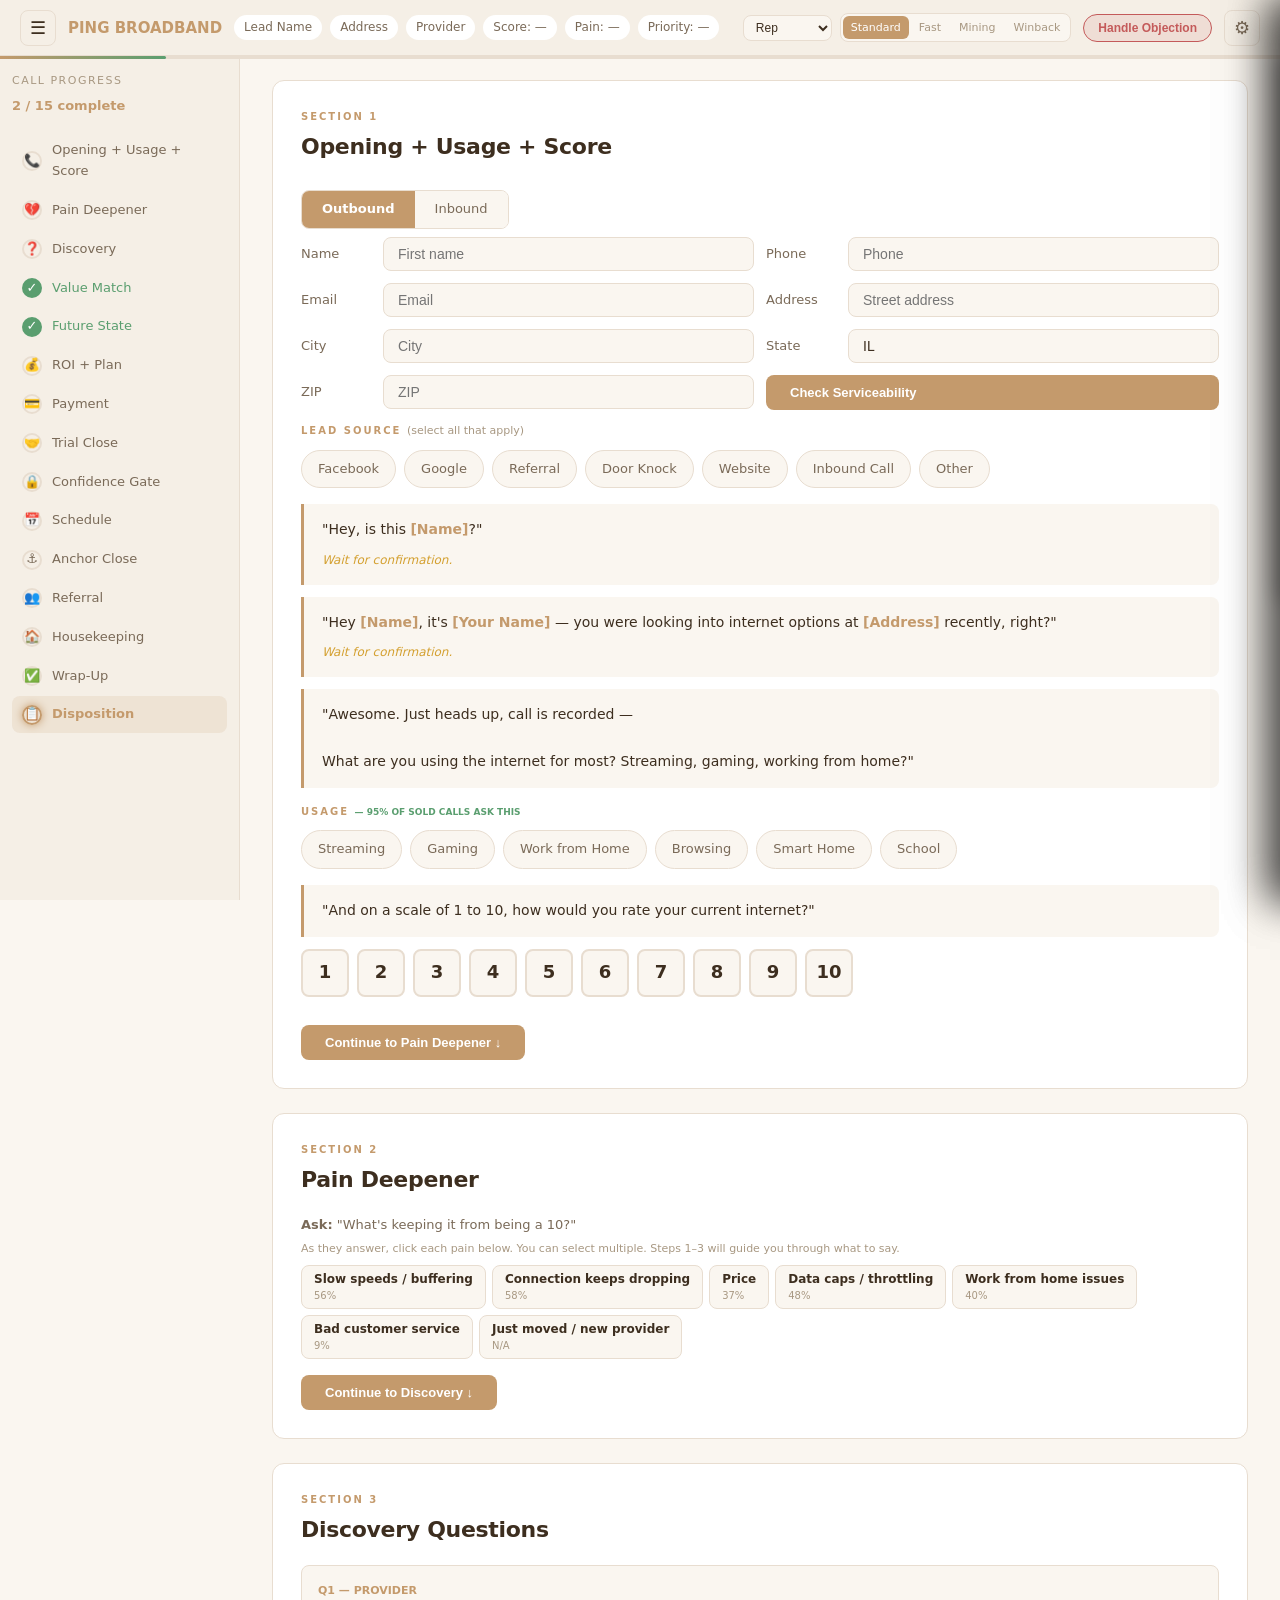
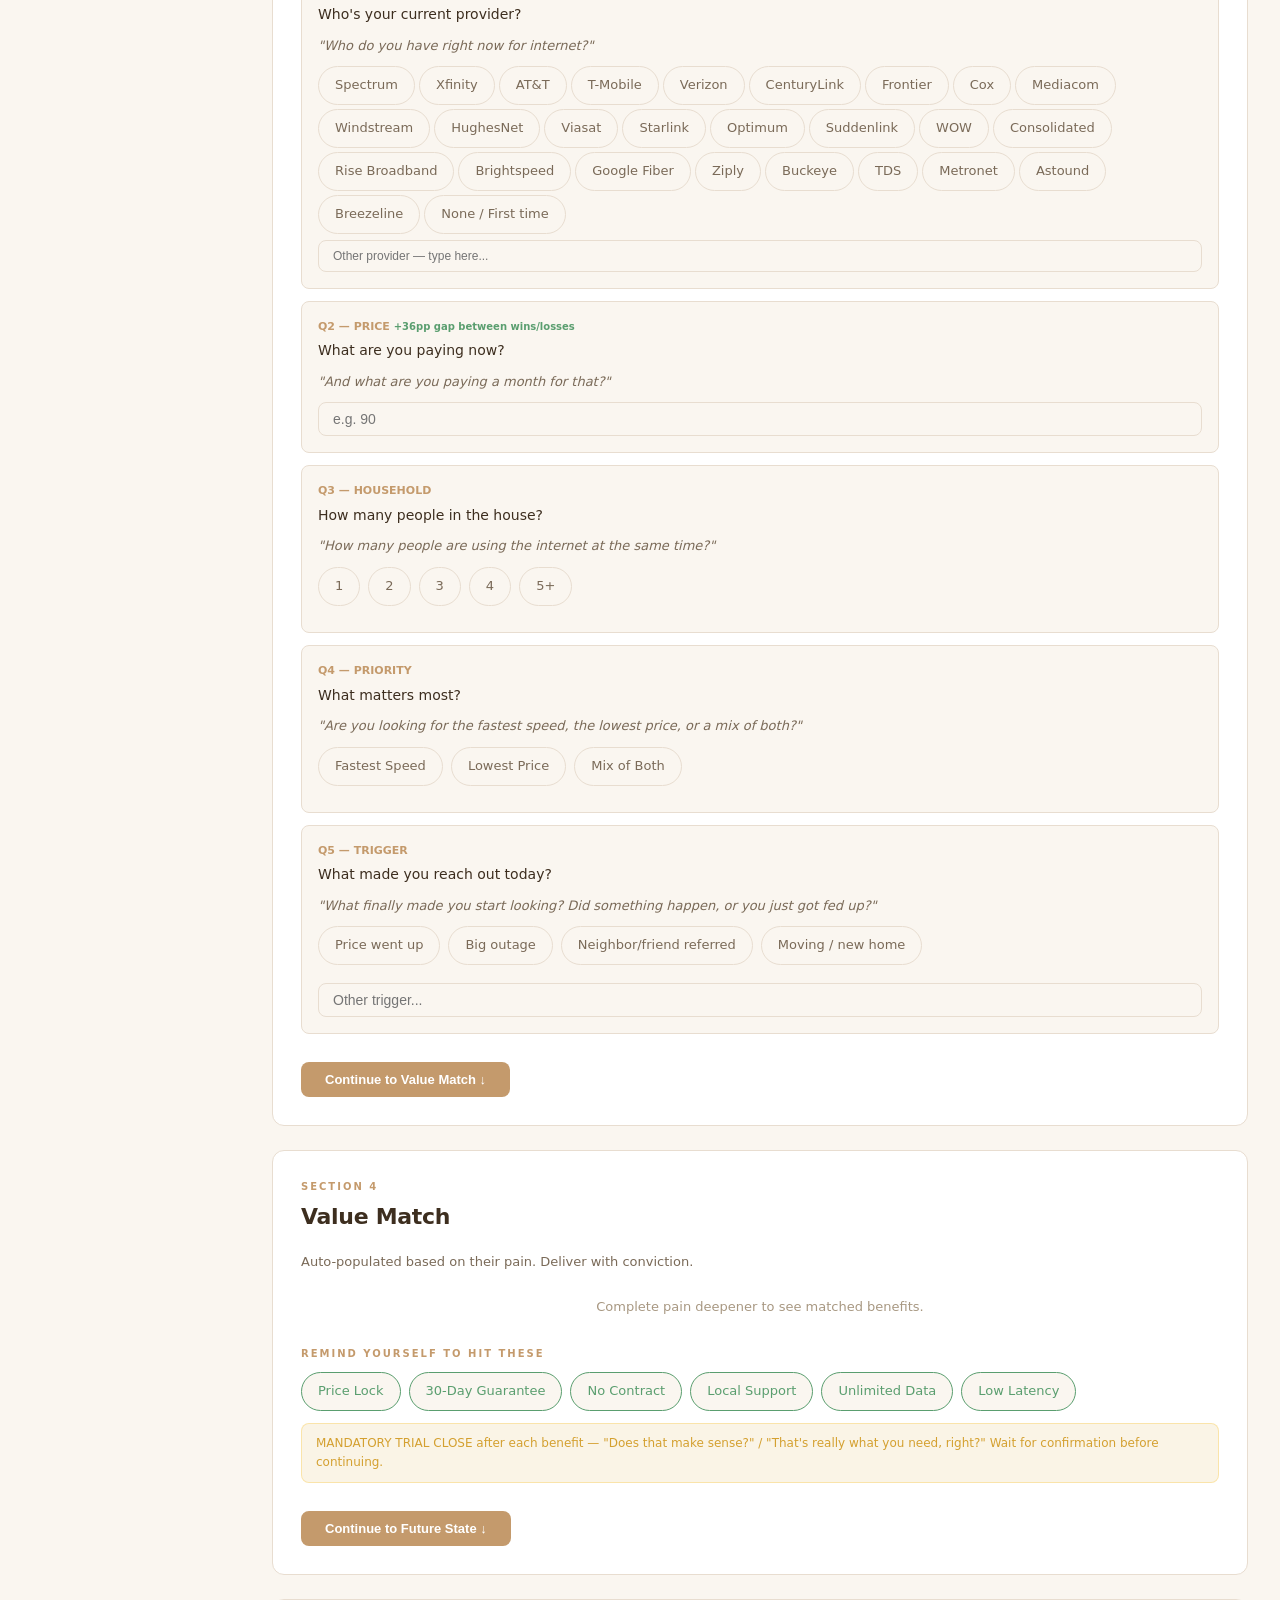
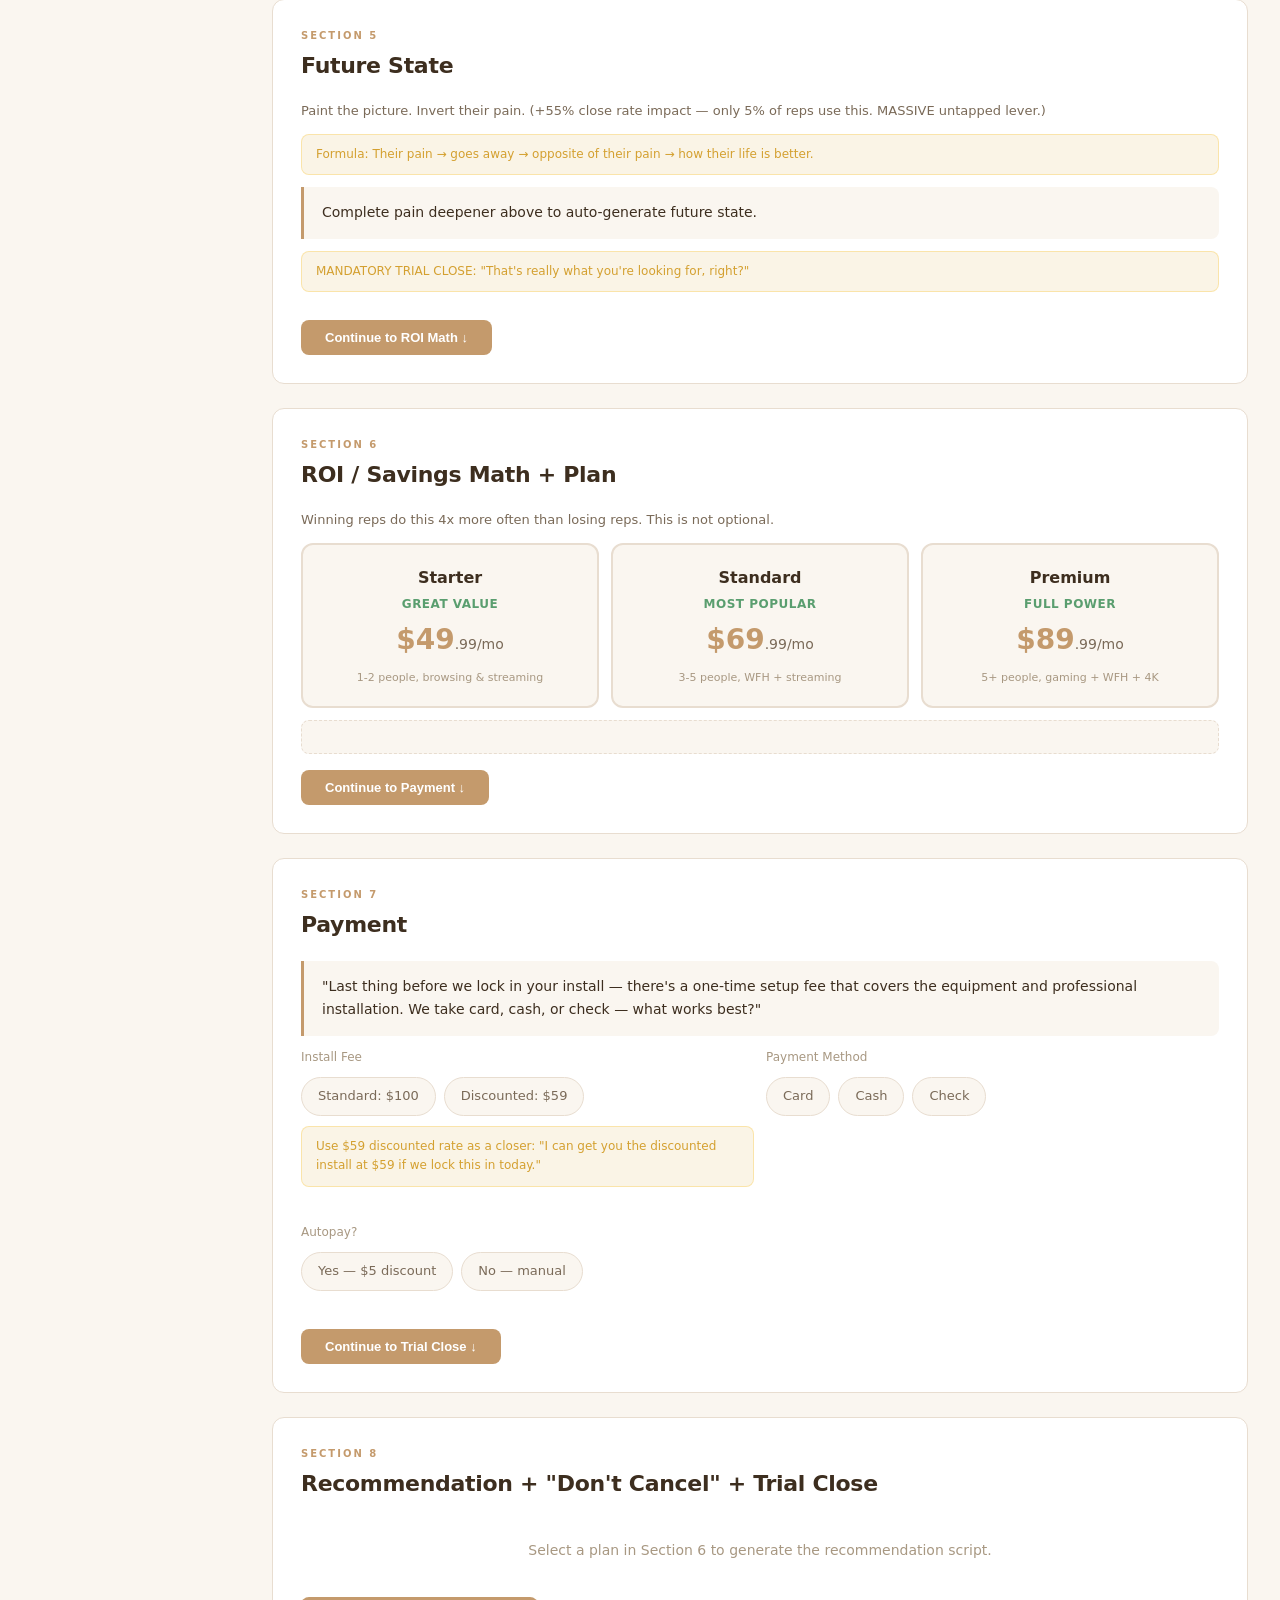
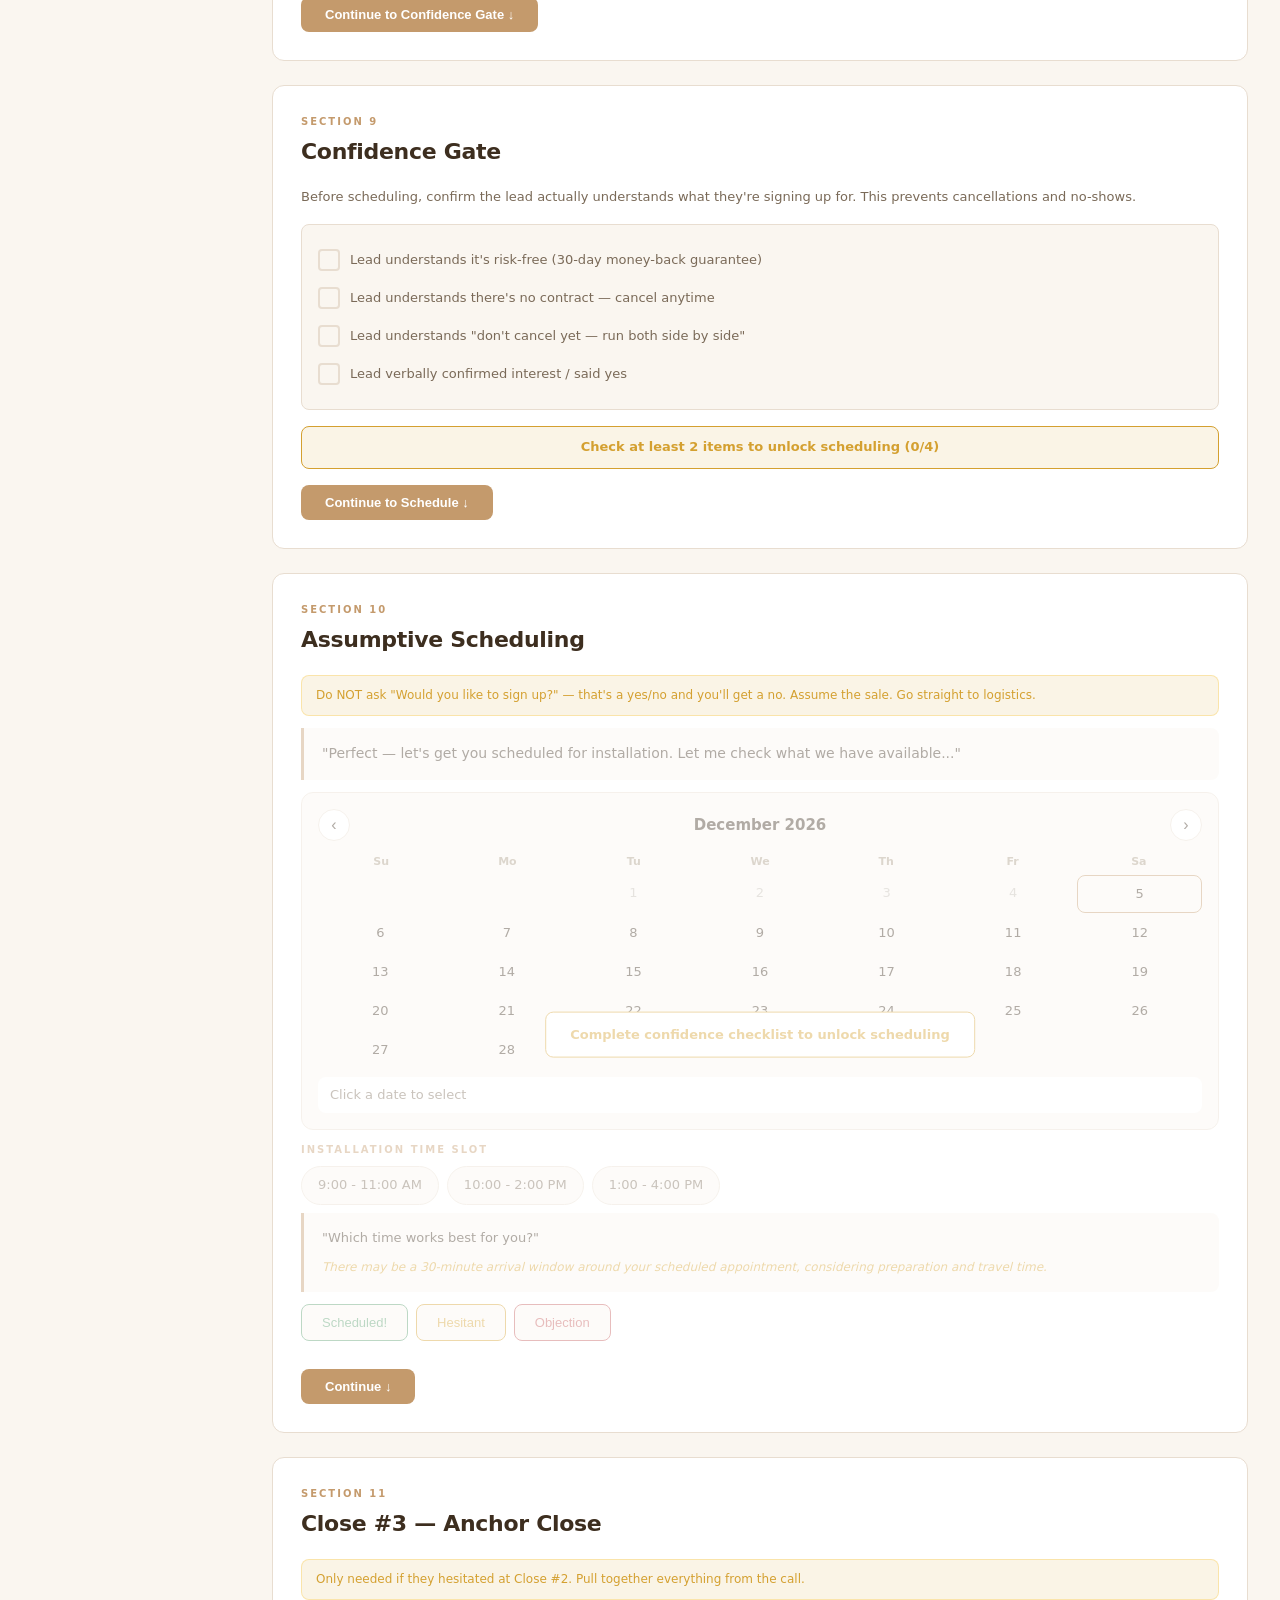
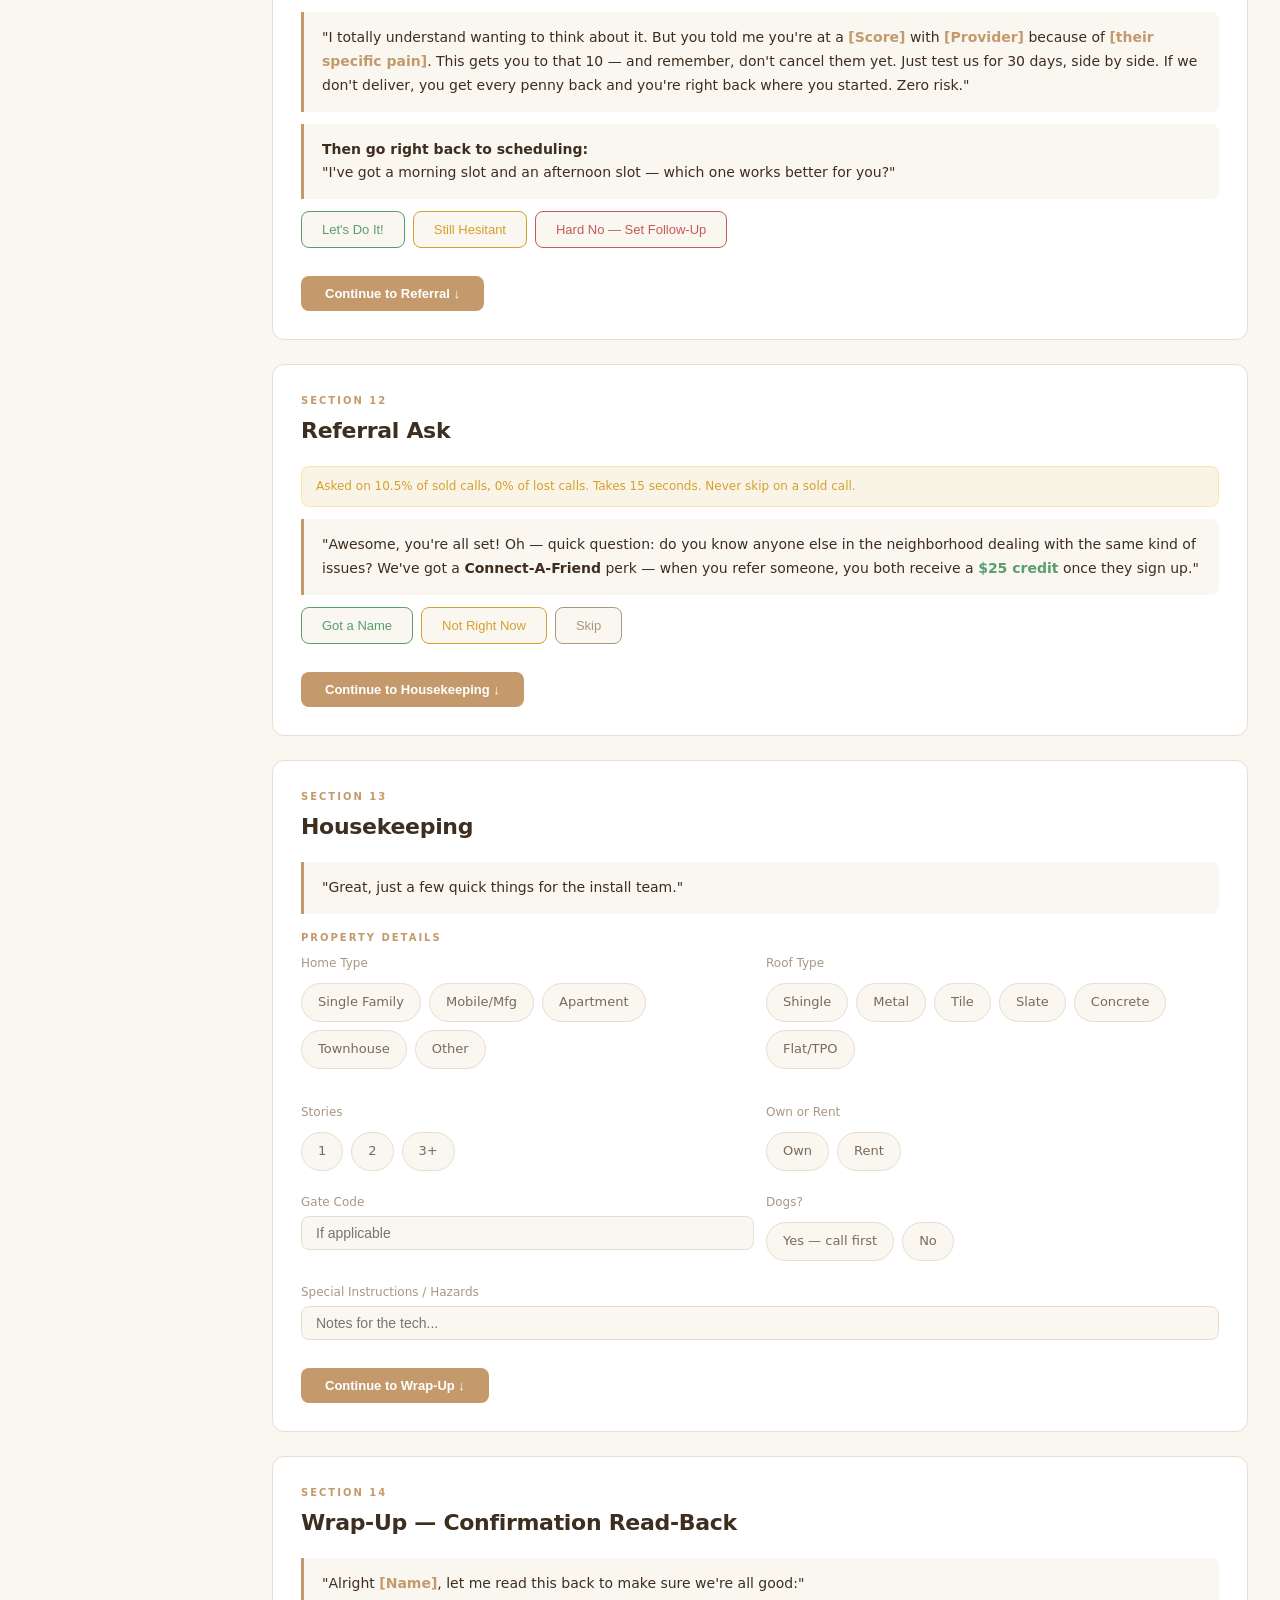
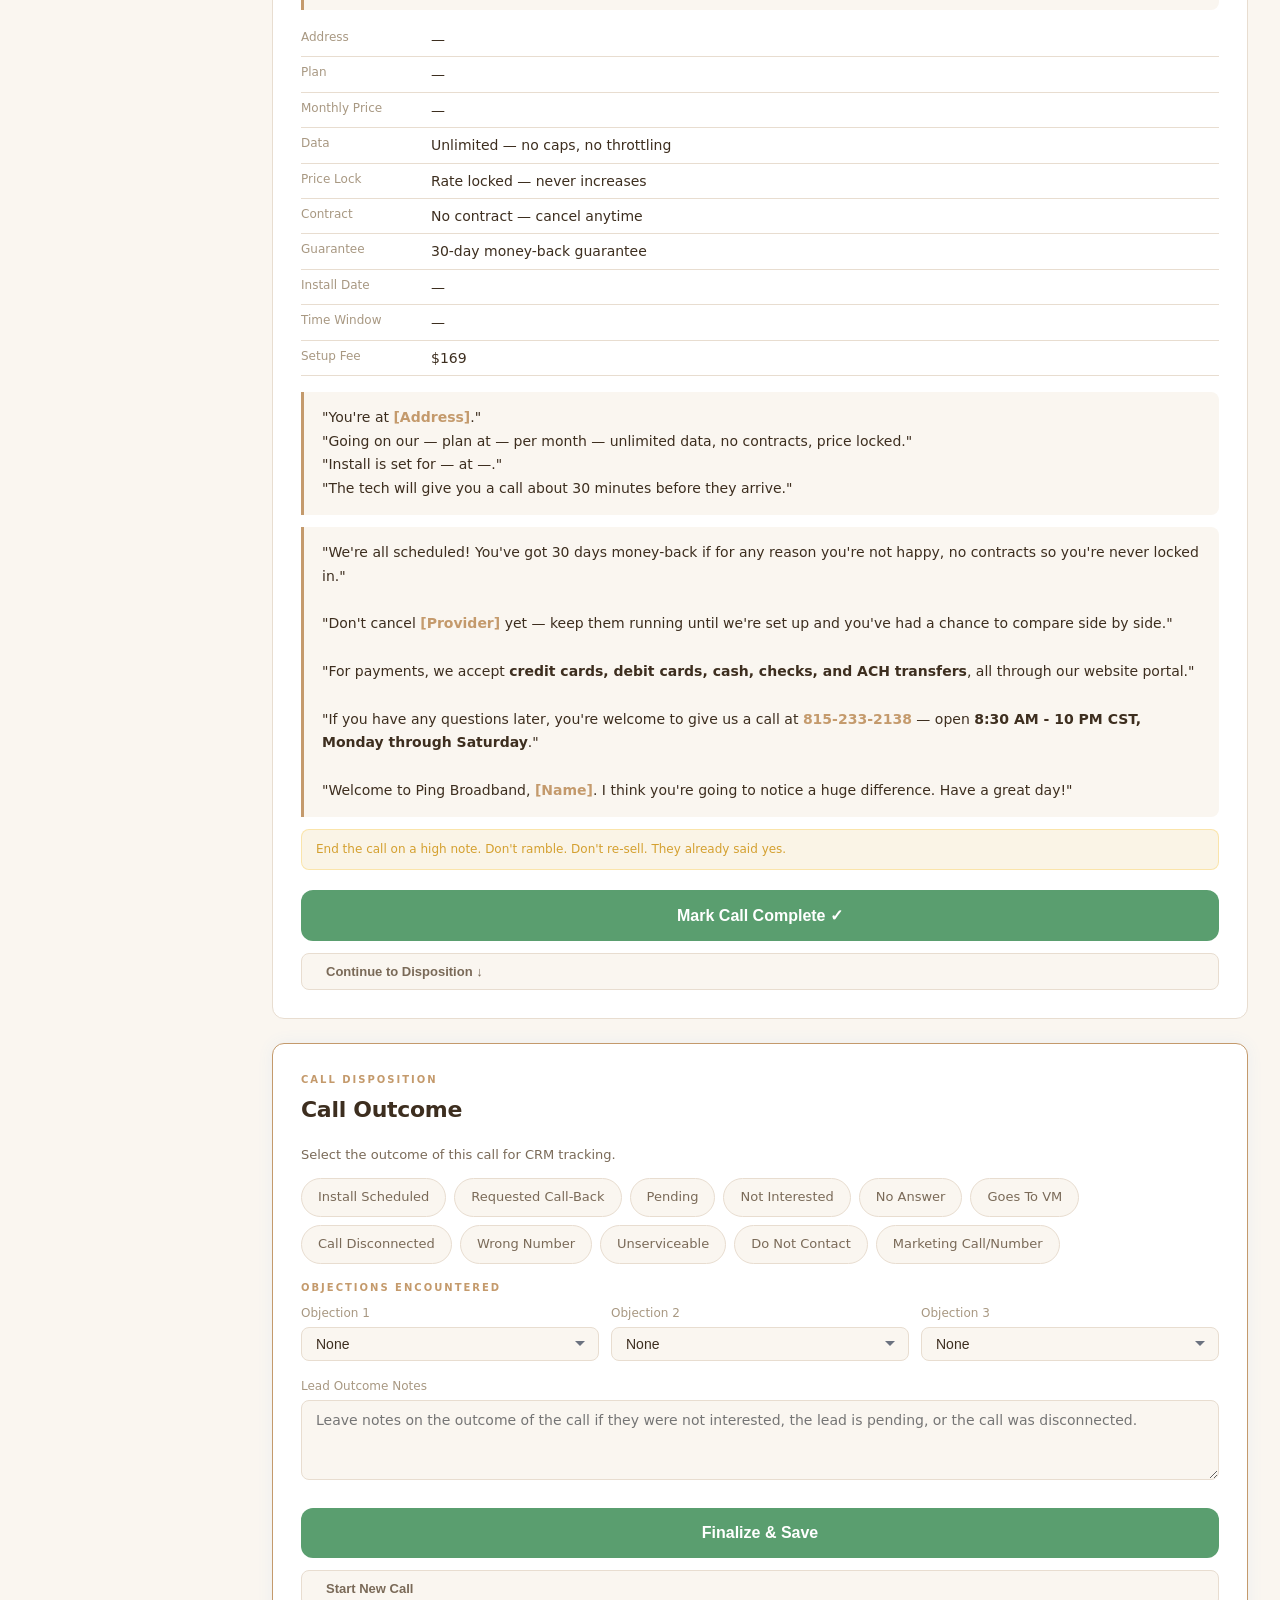
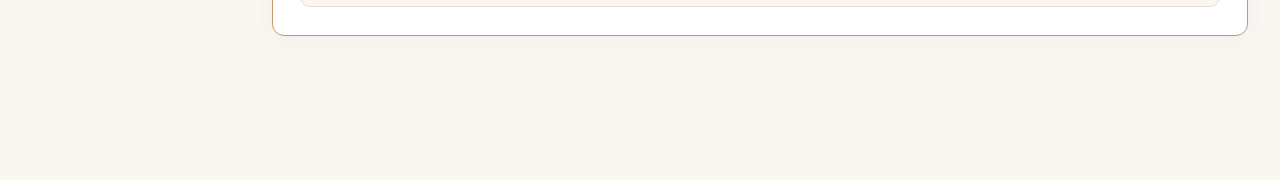
==== commit 82574021: "Update index.html" ====
--- a/index.html
+++ b/index.html
@@ -1,9 +1,9 @@
 <!DOCTYPE html>
-<html lang="en">
+<html lang="en" data-theme="cream">
 <head>
 <meta charset="UTF-8">
 <meta name="viewport" content="width=device-width, initial-scale=1.0">
-<title>Ping Broadband — Sales Intelligence</title>
+<title>Ping Broadband — Sales Intelligence v4.8.2</title>
 <style>
 :root {
   --bg-primary: #0f1724;
@@ -32,37 +32,96 @@
   --radius-lg: 12px;
   --shadow: 0 4px 24px rgba(0,0,0,0.3);
 }
+[data-theme="cream"] {
+  --bg-primary: #faf6f0; --bg-secondary: #f5efe6; --bg-card: #fff; --bg-card-hover: #fdf9f3;
+  --bg-input: #faf6f0; --border: #e8ddd0; --border-active: #c49a6c;
+  --text-primary: #3d2e1f; --text-secondary: #7a6a58; --text-muted: #a89882;
+  --accent: #c49a6c; --accent-hover: #d4aa7c; --accent-dim: rgba(196,154,108,0.15);
+  --success: #5a9e6f; --success-dim: rgba(90,158,111,0.12);
+  --warning: #d4a030; --warning-dim: rgba(212,160,48,0.12);
+  --danger: #c45a5a; --danger-dim: rgba(196,90,90,0.12);
+  --purple: #9a7cc4; --shadow: 0 4px 24px rgba(0,0,0,0.08);
+}
+[data-theme="light"] {
+  --bg-primary: #f5f7fa; --bg-secondary: #ffffff; --bg-card: #ffffff; --bg-card-hover: #f0f4f8;
+  --bg-input: #f5f7fa; --border: #e2e8f0; --border-active: #4a9eff;
+  --text-primary: #1a202c; --text-secondary: #4a5568; --text-muted: #a0aec0;
+  --accent: #4a9eff; --accent-hover: #3182ce; --accent-dim: rgba(74,158,255,0.1);
+  --success: #38a169; --success-dim: rgba(56,161,105,0.1);
+  --warning: #d69e2e; --warning-dim: rgba(214,158,46,0.1);
+  --danger: #e53e3e; --danger-dim: rgba(229,62,62,0.1);
+  --purple: #805ad5; --shadow: 0 4px 24px rgba(0,0,0,0.06);
+}
+[data-theme="ocean"] {
+  --bg-primary: #0b1929; --bg-secondary: #0d2137; --bg-card: #112a45; --bg-card-hover: #163755;
+  --bg-input: #0b1929; --border: #1e3a5f;
+  --text-primary: #c9e2f5; --text-secondary: #6b9bc3; --text-muted: #3d6d9e;
+  --accent: #38bdf8; --accent-hover: #7dd3fc; --accent-dim: rgba(56,189,248,0.15);
+  --success: #34d399; --success-dim: rgba(52,211,153,0.15);
+  --warning: #fbbf24; --warning-dim: rgba(251,191,36,0.15);
+  --danger: #f87171; --danger-dim: rgba(248,113,113,0.15);
+  --purple: #a78bfa; --shadow: 0 4px 24px rgba(0,0,0,0.4);
+}
+[data-theme="forest"] {
+  --bg-primary: #0f1a14; --bg-secondary: #162b1e; --bg-card: #1a3324; --bg-card-hover: #1f3d2b;
+  --bg-input: #0f1a14; --border: #2a4e36;
+  --text-primary: #d0e8d8; --text-secondary: #7aab8b; --text-muted: #4a7a5a;
+  --accent: #34d399; --accent-hover: #6ee7b7; --accent-dim: rgba(52,211,153,0.15);
+  --success: #34d399; --success-dim: rgba(52,211,153,0.15);
+  --warning: #fbbf24; --warning-dim: rgba(251,191,36,0.15);
+  --danger: #f87171; --danger-dim: rgba(248,113,113,0.15);
+  --purple: #a78bfa; --shadow: 0 4px 24px rgba(0,0,0,0.4);
+}
+[data-theme="sunset"] {
+  --bg-primary: #1a1018; --bg-secondary: #2a1a25; --bg-card: #332230; --bg-card-hover: #3d2a3a;
+  --bg-input: #1a1018; --border: #4e3348;
+  --text-primary: #f0d8e8; --text-secondary: #b88aa8; --text-muted: #7a5a70;
+  --accent: #f472b6; --accent-hover: #f9a8d4; --accent-dim: rgba(244,114,182,0.15);
+  --success: #34d399; --success-dim: rgba(52,211,153,0.15);
+  --warning: #fbbf24; --warning-dim: rgba(251,191,36,0.15);
+  --danger: #f87171; --danger-dim: rgba(248,113,113,0.15);
+  --purple: #c084fc; --shadow: 0 4px 24px rgba(0,0,0,0.4);
+}
+[data-theme="snow"] {
+  --bg-primary: #f8fafc; --bg-secondary: #ffffff; --bg-card: #ffffff; --bg-card-hover: #f1f5f9;
+  --bg-input: #f8fafc; --border: #e2e8f0;
+  --text-primary: #0f172a; --text-secondary: #475569; --text-muted: #94a3b8;
+  --accent: #6366f1; --accent-hover: #818cf8; --accent-dim: rgba(99,102,241,0.1);
+  --success: #22c55e; --success-dim: rgba(34,197,94,0.1);
+  --warning: #eab308; --warning-dim: rgba(234,179,8,0.1);
+  --danger: #ef4444; --danger-dim: rgba(239,68,68,0.1);
+  --purple: #a855f7; --shadow: 0 4px 24px rgba(0,0,0,0.05);
+}
+[data-theme="mint"] {
+  --bg-primary: #f0faf5; --bg-secondary: #e8f5ee; --bg-card: #ffffff; --bg-card-hover: #f5fdf8;
+  --bg-input: #f0faf5; --border: #c6e8d4;
+  --text-primary: #1a3a2a; --text-secondary: #4a7a5e; --text-muted: #8ab8a0;
+  --accent: #2d9a5e; --accent-hover: #3db874; --accent-dim: rgba(45,154,94,0.12);
+  --success: #2d9a5e; --success-dim: rgba(45,154,94,0.12);
+  --warning: #c4960a; --warning-dim: rgba(196,150,10,0.12);
+  --danger: #c45a5a; --danger-dim: rgba(196,90,90,0.12);
+  --purple: #7a5ec4; --shadow: 0 4px 24px rgba(0,0,0,0.06);
+}
 *, *::before, *::after { box-sizing: border-box; margin: 0; padding: 0; }
-html { scroll-behavior: smooth; }
 body {
   font-family: -apple-system, BlinkMacSystemFont, 'Segoe UI', system-ui, sans-serif;
-  background: var(--bg-primary);
-  color: var(--text-primary);
-  line-height: 1.6;
-  overflow-x: hidden;
-}
-/* HEADER */
+  background: var(--bg-primary); color: var(--text-primary); line-height: 1.6; overflow-x: hidden;
+}
 #header {
   position: fixed; top: 0; left: 0; right: 0; z-index: 100;
-  height: var(--header-h);
-  background: var(--bg-secondary);
+  height: var(--header-h); background: var(--bg-secondary);
   border-bottom: 1px solid var(--border);
-  display: flex; align-items: center; padding: 0 20px; gap: 12px;
-  transition: background .4s;
+  display: flex; align-items: center; padding: 0 20px; gap: 12px; transition: background .4s;
 }
 #header .logo { font-weight: 700; font-size: 15px; color: var(--accent); white-space: nowrap; }
 #header .breadcrumbs {
   display: flex; align-items: center; gap: 8px; flex: 1;
-  font-size: 13px; color: var(--text-secondary); overflow-x: auto;
-  white-space: nowrap; scrollbar-width: none;
+  font-size: 13px; color: var(--text-secondary); overflow-x: auto; white-space: nowrap; scrollbar-width: none;
 }
 #header .breadcrumbs::-webkit-scrollbar { display: none; }
 .crumb { background: var(--bg-card); padding: 3px 10px; border-radius: 20px; font-size: 12px; }
 .crumb.active { background: var(--accent-dim); color: var(--accent); border: 1px solid var(--accent); }
-.score-badge {
-  padding: 4px 14px; border-radius: 20px; font-weight: 700; font-size: 13px;
-  min-width: 80px; text-align: center;
-}
+.score-badge { padding: 4px 14px; border-radius: 20px; font-weight: 700; font-size: 13px; min-width: 80px; text-align: center; }
 .score-low { background: var(--danger-dim); color: var(--danger); }
 .score-mid { background: var(--warning-dim); color: var(--warning); }
 .score-high { background: var(--success-dim); color: var(--success); }
@@ -72,14 +131,29 @@
   font-weight: 600; white-space: nowrap; transition: all .2s;
 }
 #objection-btn:hover { background: var(--danger); color: #fff; }
-/* SIDEBAR */
+#progress-bar {
+  position: fixed; top: var(--header-h); left: 0; right: 0; height: 3px;
+  background: var(--border); z-index: 99; overflow: hidden;
+}
+#progress-bar .fill {
+  height: 100%; background: linear-gradient(90deg, var(--accent), var(--success));
+  transition: width 0.4s ease; border-radius: 0 2px 2px 0;
+}
 #sidebar {
   position: fixed; top: var(--header-h); left: 0; bottom: 0;
   width: var(--sidebar-w); background: var(--bg-secondary);
   border-right: 1px solid var(--border); padding: 16px 12px;
-  overflow-y: auto; z-index: 90;
-  scrollbar-width: thin; scrollbar-color: var(--border) transparent;
-}
+  overflow-y: auto; z-index: 90; scrollbar-width: thin; scrollbar-color: var(--border) transparent;
+  transform: translateX(0); transition: transform .3s ease;
+}
+#sidebar.closed { transform: translateX(-100%); }
+#hamburger {
+  background: none; border: 1px solid var(--border); color: var(--text-primary);
+  width: 36px; height: 36px; border-radius: var(--radius); cursor: pointer;
+  display: flex; align-items: center; justify-content: center; font-size: 18px;
+  transition: all .2s; flex-shrink: 0;
+}
+#hamburger:hover { border-color: var(--accent); color: var(--accent); }
 .sidebar-title { font-size: 11px; text-transform: uppercase; letter-spacing: 1.5px; color: var(--text-muted); margin-bottom: 6px; }
 .sidebar-progress { font-size: 13px; color: var(--accent); margin-bottom: 16px; font-weight: 600; }
 .check-item {
@@ -94,27 +168,27 @@
 .check-icon {
   width: 20px; height: 20px; border-radius: 50%; border: 2px solid var(--border);
   display: flex; align-items: center; justify-content: center; flex-shrink: 0;
-  font-size: 11px; transition: all .2s;
+  font-size: 13px; transition: all .2s;
 }
 .check-item.completed .check-icon { border-color: var(--success); background: var(--success); color: #fff; }
 .check-item.active .check-icon { border-color: var(--accent); box-shadow: 0 0 8px var(--accent); }
 .check-item.in-progress .check-icon { border-color: var(--warning); background: var(--warning-dim); }
-/* MAIN */
 #main {
   margin-left: var(--sidebar-w); margin-top: var(--header-h);
-  padding: 24px 32px 120px 32px; max-width: 960px;
-}
+  padding: 24px 32px 120px 32px; max-width: 1200px;
+  transition: margin-left .3s ease;
+}
+#main.sidebar-closed { margin-left: 0; }
 .section {
   background: var(--bg-card); border: 1px solid var(--border);
   border-radius: var(--radius-lg); padding: 28px; margin-bottom: 24px;
-  transition: border-color .3s;
+  transition: border-color .3s; transform: translateY(0);
+  scroll-margin-top: calc(var(--header-h) + 16px);
 }
 .section.highlight { border-color: var(--accent); box-shadow: 0 0 20px rgba(74,158,255,0.1); }
-.section-label {
-  font-size: 10px; text-transform: uppercase; letter-spacing: 2px;
-  color: var(--accent); margin-bottom: 4px; font-weight: 600;
-}
-.section-title { font-size: 20px; font-weight: 700; margin-bottom: 16px; }
+.section:hover { transform: translateY(-1px); box-shadow: var(--shadow); }
+.section-label { font-size: 10px; text-transform: uppercase; letter-spacing: 2px; color: var(--accent); margin-bottom: 4px; font-weight: 600; }
+.section-title { font-size: 22px; font-weight: 700; margin-bottom: 18px; letter-spacing: -0.3px; }
 .script-block {
   background: var(--bg-input); border-left: 3px solid var(--accent);
   padding: 14px 18px; border-radius: 0 var(--radius) var(--radius) 0;
@@ -124,27 +198,22 @@
 .script-block .coaching { color: var(--warning); font-size: 12px; font-style: italic; display: block; margin-top: 8px; }
 .coach-note {
   background: var(--warning-dim); border: 1px solid rgba(251,191,36,0.3);
-  padding: 10px 14px; border-radius: var(--radius); font-size: 12px;
-  color: var(--warning); margin: 12px 0;
-}
-/* FORM ELEMENTS */
+  padding: 10px 14px; border-radius: var(--radius); font-size: 12px; color: var(--warning); margin: 12px 0;
+}
 input[type="text"], input[type="number"], input[type="date"], input[type="email"], input[type="tel"] {
   background: var(--bg-input); border: 1px solid var(--border); color: var(--text-primary);
-  padding: 8px 14px; border-radius: var(--radius); font-size: 14px;
-  outline: none; transition: border .2s; width: 100%;
+  padding: 8px 14px; border-radius: var(--radius); font-size: 14px; outline: none; transition: border .2s; width: 100%;
 }
 input:focus { border-color: var(--accent); }
 .input-row { display: flex; gap: 12px; margin: 10px 0; align-items: center; }
 .input-row label { font-size: 13px; color: var(--text-secondary); white-space: nowrap; min-width: 70px; }
 .input-row input { flex: 1; }
-/* TOGGLE */
 .toggle-group { display: inline-flex; border-radius: var(--radius); overflow: hidden; border: 1px solid var(--border); margin: 8px 0; }
 .toggle-btn {
   padding: 8px 20px; font-size: 13px; cursor: pointer; border: none;
   background: var(--bg-input); color: var(--text-secondary); transition: all .2s;
 }
 .toggle-btn.active { background: var(--accent); color: #fff; font-weight: 600; }
-/* PILL BUTTONS */
 .pill-group { display: flex; flex-wrap: wrap; gap: 8px; margin: 10px 0; }
 .pill {
   padding: 8px 16px; border-radius: 20px; font-size: 13px; cursor: pointer;
@@ -154,7 +223,6 @@
 .pill:hover { border-color: var(--accent); color: var(--text-primary); }
 .pill.selected { background: var(--accent-dim); border-color: var(--accent); color: var(--accent); font-weight: 600; }
 .pill.multi-selected { background: var(--purple); border-color: var(--purple); color: #fff; }
-/* SCORE BUTTONS */
 .score-group { display: flex; gap: 8px; margin: 12px 0; flex-wrap: wrap; }
 .score-btn {
   width: 48px; height: 48px; border-radius: var(--radius); border: 2px solid var(--border);
@@ -166,26 +234,55 @@
 .score-btn.s-low { border-color: var(--danger); background: var(--danger-dim); color: var(--danger); }
 .score-btn.s-mid { border-color: var(--warning); background: var(--warning-dim); color: var(--warning); }
 .score-btn.s-high { border-color: var(--success); background: var(--success-dim); color: var(--success); }
-/* PAIN TILES */
-.pain-grid { display: grid; grid-template-columns: repeat(auto-fill, minmax(200px,1fr)); gap: 10px; margin: 12px 0; }
+/* v4.2: Pain tiles — horizontal wrap */
+.pain-grid {
+  display: flex; flex-wrap: wrap; gap: 6px; margin: 0;
+}
 .pain-tile {
   background: var(--bg-input); border: 1px solid var(--border); border-radius: var(--radius);
-  padding: 14px; cursor: pointer; transition: all .25s; font-size: 13px;
+  padding: 6px 12px; cursor: pointer; transition: all .25s; font-size: 12px; line-height: 1.3;
 }
 .pain-tile:hover { border-color: var(--accent); background: var(--bg-card-hover); }
 .pain-tile.selected { border-color: var(--accent); background: var(--accent-dim); }
-.pain-tile .freq { font-size: 11px; color: var(--text-muted); margin-top: 4px; }
-.pain-sub-options { display: none; margin: 12px 0; padding: 12px; background: var(--bg-input); border-radius: var(--radius); border: 1px solid var(--border); }
-.pain-sub-options.open { display: block; animation: slideDown .3s ease; }
+.pain-tile .freq { font-size: 10px; color: var(--text-muted); margin-top: 1px; }
+/* v4.2: Step-by-step pain flow */
+.pain-step { display: none; margin-top: 10px; padding: 10px 14px; border-radius: var(--radius); border: 1px solid var(--border); background: var(--bg-card); animation: slideDown .3s ease; }
+.pain-step.visible { display: block; }
+.pain-step-header { display: flex; align-items: center; gap: 8px; margin-bottom: 2px; }
+.pain-step-num { width: 24px; height: 24px; border-radius: 50%; background: var(--accent); color: #fff; display: flex; align-items: center; justify-content: center; font-size: 12px; font-weight: 700; flex-shrink: 0; }
+.pain-step-title { font-size: 12px; font-weight: 700; text-transform: uppercase; letter-spacing: .6px; color: var(--text-primary); }
+.pain-step-note { font-size: 11px; color: var(--text-muted); margin: 0 0 8px 32px; line-height: 1.4; }
+.pain-empathy-item {
+  background: linear-gradient(135deg, rgba(167,139,250,0.12), rgba(167,139,250,0.04));
+  border-left: 3px solid var(--purple); border-radius: 0 var(--radius) var(--radius) 0; padding: 6px 10px;
+  font-size: 12px; color: var(--text-primary); margin-bottom: 4px;
+}
+.pain-empathy-item .pain-empathy-label {
+  font-size: 10px; font-weight: 700; text-transform: uppercase; letter-spacing: .5px;
+  color: var(--purple); margin-bottom: 2px;
+}
+.pain-probe-more {
+  font-size: 12px; color: var(--text-secondary); font-style: italic;
+  padding: 4px 10px; border-left: 3px solid var(--purple); margin-top: 4px;
+}
+/* v4.2: Sub-options as compact pills, multi-select */
+.pain-sub-group { margin-bottom: 6px; }
+.pain-sub-group-label { font-size: 10px; font-weight: 600; color: var(--text-muted); margin-bottom: 4px; text-transform: uppercase; letter-spacing: .5px; }
+.pain-sub-options { display: none; }
+.pain-sub-options.open { display: flex; flex-wrap: wrap; gap: 5px; }
 .sub-option {
-  padding: 10px 14px; border-radius: var(--radius); cursor: pointer; font-size: 13px;
-  border: 1px solid transparent; transition: all .2s; margin-bottom: 6px;
-  color: var(--text-secondary);
-}
-.sub-option:hover { background: var(--bg-card-hover); color: var(--text-primary); border-color: var(--border); }
+  padding: 4px 10px; border-radius: 20px; cursor: pointer; font-size: 11px;
+  border: 1px solid var(--border); transition: all .2s; color: var(--text-secondary);
+  background: var(--bg-input); white-space: nowrap;
+}
+.sub-option:hover { background: var(--bg-card-hover); color: var(--text-primary); border-color: var(--accent); }
 .sub-option.selected { background: var(--accent-dim); border-color: var(--accent); color: var(--accent); }
-.sub-option .quote { font-size: 11px; color: var(--text-muted); font-style: italic; display: block; margin-top: 2px; }
-/* SPLIT LAYOUT */
+.sub-option .quote { display: none; }
+/* v4.2: Deepener + quantifiers side by side inside step 3 */
+.pain-step3-grid { display: grid; grid-template-columns: 1fr auto; gap: 12px; align-items: start; }
+.pain-step3-grid .deepener-col { min-width: 0; }
+.pain-step3-grid .quant-col { min-width: 140px; }
+/* SPLIT LAYOUT for pain + quantifiers side by side */
 .split { display: grid; grid-template-columns: 65fr 35fr; gap: 20px; }
 .empathy-panel {
   background: var(--bg-input); border: 1px solid var(--border); border-radius: var(--radius);
@@ -198,7 +295,6 @@
 }
 .empathy-item:hover { background: var(--bg-card-hover); color: var(--text-primary); }
 .empathy-item .when { font-size: 11px; color: var(--text-muted); display: block; }
-/* QUESTION CARDS */
 .q-card {
   background: var(--bg-input); border: 1px solid var(--border); border-radius: var(--radius);
   padding: 16px; margin-bottom: 12px; transition: border-color .2s;
@@ -207,14 +303,12 @@
 .q-card .q-num { font-size: 11px; color: var(--accent); font-weight: 700; }
 .q-card .q-text { font-size: 14px; margin: 4px 0 10px; }
 .q-card .q-script { font-size: 13px; color: var(--text-secondary); font-style: italic; margin-bottom: 10px; }
-/* BENEFIT CARD */
 .benefit-card {
   background: var(--bg-input); border: 1px solid var(--accent); border-radius: var(--radius);
   padding: 16px; margin-bottom: 12px;
 }
 .benefit-card.secondary { border-color: var(--border); opacity: 0.7; }
 .benefit-card .benefit-title { font-size: 14px; font-weight: 700; color: var(--accent); margin-bottom: 6px; }
-/* PLAN CARDS */
 .plan-grid { display: grid; grid-template-columns: repeat(3,1fr); gap: 12px; margin: 12px 0; }
 .plan-card {
   background: var(--bg-input); border: 2px solid var(--border); border-radius: var(--radius-lg);
@@ -229,17 +323,15 @@
   border-radius: 10px; font-weight: 700; letter-spacing: 1px;
 }
 .plan-card .plan-name { font-size: 16px; font-weight: 700; }
-.plan-card .plan-speed { font-size: 13px; color: var(--text-secondary); margin: 4px 0; }
+.plan-card .plan-tagline { font-size: 12px; color: var(--success); font-weight: 600; margin: 4px 0; text-transform: uppercase; letter-spacing: 0.5px; }
 .plan-card .plan-price { font-size: 28px; font-weight: 700; color: var(--accent); }
 .plan-card .plan-price span { font-size: 14px; font-weight: 400; color: var(--text-secondary); }
-/* ROI BOX */
 .roi-box {
   background: var(--success-dim); border: 1px solid var(--success);
   border-radius: var(--radius-lg); padding: 20px; text-align: center; margin: 16px 0;
 }
 .roi-big { font-size: 36px; font-weight: 700; color: var(--success); }
 .roi-sub { font-size: 14px; color: var(--text-secondary); margin-top: 4px; }
-/* RESPONSE BUTTONS */
 .response-group { display: flex; gap: 8px; margin: 12px 0; }
 .resp-btn {
   padding: 10px 20px; border-radius: var(--radius); cursor: pointer; font-size: 13px;
@@ -255,7 +347,6 @@
 .resp-btn.positive.selected { background: var(--success); color: #fff; }
 .resp-btn.neutral.selected { background: var(--warning); color: #000; }
 .resp-btn.objection.selected { background: var(--danger); color: #fff; }
-/* OBJECTION PANEL */
 #objection-overlay {
   position: fixed; top: 0; right: -480px; bottom: 0; width: 480px; z-index: 200;
   background: var(--bg-secondary); border-left: 1px solid var(--border);
@@ -277,8 +368,7 @@
 #objection-overlay .panel-body { flex: 1; overflow-y: auto; padding: 16px 20px; }
 .obj-tile {
   padding: 12px 16px; border: 1px solid var(--border); border-radius: var(--radius);
-  cursor: pointer; margin-bottom: 8px; font-size: 13px; color: var(--text-secondary);
-  transition: all .2s;
+  cursor: pointer; margin-bottom: 8px; font-size: 13px; color: var(--text-secondary); transition: all .2s;
 }
 .obj-tile:hover { border-color: var(--danger); color: var(--text-primary); background: var(--bg-card); }
 .obj-tile.active { border-color: var(--danger); background: var(--danger-dim); color: var(--danger); }
@@ -290,7 +380,6 @@
 .obj-step-label.isolate { color: var(--warning); }
 .obj-step-label.reframe { color: var(--success); }
 .obj-step-label.reclose { color: var(--purple); }
-/* COMPETITOR PANEL */
 #competitor-overlay {
   position: fixed; top: 0; right: -520px; bottom: 0; width: 520px; z-index: 200;
   background: var(--bg-secondary); border-left: 1px solid var(--border);
@@ -307,29 +396,23 @@
 .comp-table th { text-align: left; padding: 8px; border-bottom: 1px solid var(--border); color: var(--text-muted); font-size: 11px; text-transform: uppercase; }
 .comp-table td { padding: 8px; border-bottom: 1px solid var(--border); color: var(--text-secondary); }
 .comp-table td:last-child { color: var(--success); }
-/* BACKDROP */
 #backdrop {
   position: fixed; top: 0; left: 0; right: 0; bottom: 0; z-index: 150;
   background: rgba(0,0,0,0.5); opacity: 0; pointer-events: none; transition: opacity .3s;
 }
 #backdrop.open { opacity: 1; pointer-events: auto; }
-/* NEXT BUTTON */
 .next-btn {
   display: inline-flex; align-items: center; gap: 6px; margin-top: 16px;
   padding: 10px 24px; background: var(--accent); color: #fff; border: none;
-  border-radius: var(--radius); cursor: pointer; font-size: 13px; font-weight: 600;
-  transition: background .2s;
+  border-radius: var(--radius); cursor: pointer; font-size: 13px; font-weight: 600; transition: background .2s;
 }
 .next-btn:hover { background: var(--accent-hover); }
-/* ANIMATIONS */
 @keyframes slideDown { from { opacity: 0; transform: translateY(-8px); } to { opacity: 1; transform: translateY(0); } }
 @keyframes flash { 0%,100% { border-color: var(--border); } 50% { border-color: var(--accent); box-shadow: 0 0 16px rgba(74,158,255,0.2); } }
 .flash-update { animation: flash .6s ease; }
-/* PROPERTY / HOUSEKEEPING */
 .form-grid { display: grid; grid-template-columns: 1fr 1fr; gap: 12px; }
 .form-group { margin-bottom: 12px; }
 .form-group label { display: block; font-size: 12px; color: var(--text-muted); margin-bottom: 4px; }
-/* WRAP-UP */
 .summary-list { list-style: none; }
 .summary-list li { padding: 6px 0; border-bottom: 1px solid var(--border); font-size: 14px; display: flex; gap: 10px; }
 .summary-list li .lbl { color: var(--text-muted); min-width: 120px; font-size: 12px; }
@@ -339,9 +422,7 @@
   font-size: 16px; font-weight: 700; cursor: pointer; transition: background .2s;
 }
 .complete-btn:hover { background: #2fbc87; }
-/* HIDDEN */
 .hidden { display: none !important; }
-/* COMPETITOR BTN */
 #competitor-btn {
   position: fixed; bottom: 20px; right: 20px; z-index: 80;
   background: var(--warning); color: #000; border: none; padding: 10px 18px;
@@ -350,12 +431,142 @@
 }
 #competitor-btn:hover { transform: scale(1.05); }
 #competitor-btn.hidden { display: none; }
-/* RESPONSIVE */
+.section.active-section { border-color: var(--accent); box-shadow: 0 0 16px rgba(74,158,255,0.08); }
+select.form-select, .form-group select {
+  background: var(--bg-input); border: 1px solid var(--border); color: var(--text-primary);
+  padding: 8px 14px; border-radius: var(--radius); font-size: 14px; width: 100%;
+  outline: none; cursor: pointer; transition: border .2s; -webkit-appearance: none; appearance: none;
+  background-image: url("data:image/svg+xml,%3Csvg xmlns='http://www.w3.org/2000/svg' width='12' height='12' viewBox='0 0 12 12'%3E%3Cpath fill='%236b7280' d='M6 8L1 3h10z'/%3E%3C/svg%3E");
+  background-repeat: no-repeat; background-position: right 12px center;
+}
+select.form-select:focus, .form-group select:focus { border-color: var(--accent); }
+select.form-select option, .form-group select option { background: var(--bg-card); color: var(--text-primary); }
+textarea {
+  background: var(--bg-input); border: 1px solid var(--border); color: var(--text-primary);
+  padding: 8px 14px; border-radius: var(--radius); font-size: 14px; width: 100%;
+  outline: none; transition: border .2s; resize: vertical; min-height: 80px; font-family: inherit; line-height: 1.6;
+}
+textarea:focus { border-color: var(--accent); }
+.cal-wrapper {
+  background: var(--bg-input); border: 1px solid var(--border); border-radius: var(--radius-lg); padding: 16px; margin: 12px 0;
+}
+.cal-header { display: flex; align-items: center; justify-content: space-between; margin-bottom: 12px; }
+.cal-nav {
+  background: var(--bg-card); border: 1px solid var(--border); color: var(--text-primary);
+  width: 32px; height: 32px; border-radius: 50%; cursor: pointer; font-size: 16px;
+  display: flex; align-items: center; justify-content: center; transition: all .2s;
+}
+.cal-nav:hover { border-color: var(--accent); color: var(--accent); }
+.cal-month-label { font-size: 15px; font-weight: 700; }
+.cal-dow {
+  display: grid; grid-template-columns: repeat(7,1fr); text-align: center;
+  font-size: 11px; color: var(--text-muted); font-weight: 600; margin-bottom: 4px;
+}
+.cal-days { display: grid; grid-template-columns: repeat(7,1fr); gap: 2px; }
+.cal-day {
+  padding: 8px 4px; text-align: center; cursor: pointer; border-radius: var(--radius);
+  font-size: 13px; transition: all .15s; position: relative;
+}
+.cal-day:hover { background: var(--bg-card-hover); }
+.cal-day.selected { background: var(--accent); color: #fff; font-weight: 700; }
+.cal-day.today { border: 1px solid var(--accent); }
+.cal-day.has-events::after {
+  content: ''; position: absolute; bottom: 2px; left: 50%; transform: translateX(-50%);
+  width: 5px; height: 5px; border-radius: 50%; background: var(--warning);
+}
+.cal-day.empty { visibility: hidden; cursor: default; }
+.cal-day.past { opacity: 0.3; cursor: default; }
+.cal-info { padding: 8px 12px; background: var(--bg-card); border-radius: var(--radius); margin-top: 8px; font-size: 13px; color: var(--text-secondary); }
+.cal-event-item { padding: 6px 10px; background: var(--bg-card); border-radius: var(--radius); margin-bottom: 4px; font-size: 12px; border-left: 3px solid var(--warning); }
+/* v4.2: Quantifier buttons */
+.quantifier-row {
+  display: flex; flex-direction: column; gap: 4px;
+}
+.quantifier-btn {
+  padding: 6px 10px; border-radius: var(--radius); cursor: pointer; font-size: 11px;
+  border: 1px solid var(--border); background: var(--bg-input); color: var(--text-secondary);
+  transition: all .2s; font-weight: 500; line-height: 1.3; text-align: left;
+}
+.quantifier-btn:hover { border-color: var(--accent); color: var(--text-primary); background: var(--bg-card-hover); }
+.quantifier-btn.active { border-color: var(--accent); background: var(--accent-dim); color: var(--accent); }
+.quantifier-btn .q-stat { font-size: 10px; color: var(--success); display: inline; margin-left: 6px; }
+/* v4.0: Confidence gate */
+.confidence-gate { background: var(--bg-input); border: 1px solid var(--border); border-radius: var(--radius); padding: 16px; margin: 16px 0; }
+.confidence-check {
+  display: flex; align-items: center; gap: 10px; padding: 8px 0; font-size: 13px;
+  color: var(--text-secondary); cursor: pointer; transition: color .2s;
+}
+.confidence-check.checked { color: var(--success); }
+.confidence-check .conf-box {
+  width: 22px; height: 22px; border: 2px solid var(--border); border-radius: 4px;
+  display: flex; align-items: center; justify-content: center; font-size: 14px;
+  transition: all .2s; flex-shrink: 0;
+}
+.confidence-check.checked .conf-box { border-color: var(--success); background: var(--success); color: #fff; }
+.schedule-locked {
+  opacity: 0.4; pointer-events: none; position: relative;
+}
+.schedule-locked::before {
+  content: 'Complete confidence checklist to unlock scheduling';
+  position: absolute; top: 50%; left: 50%; transform: translate(-50%,-50%);
+  background: var(--bg-card); padding: 12px 24px; border-radius: var(--radius);
+  border: 1px solid var(--warning); color: var(--warning); font-size: 13px;
+  font-weight: 600; z-index: 10; white-space: nowrap;
+}
+/* v4.8: Mode buttons */
+.mode-btn {
+  padding: 3px 8px; border-radius: calc(var(--radius) - 2px); font-size: 11px; cursor: pointer;
+  color: var(--text-muted); transition: all .2s; font-weight: 500; white-space: nowrap;
+}
+.mode-btn:hover { color: var(--text-primary); }
+.mode-btn.active { background: var(--accent); color: #fff; }
+/* v4.8.2: Gear settings panel */
+#gear-btn { background: none; border: 1px solid var(--border); color: var(--text-secondary); width: 36px; height: 36px; border-radius: var(--radius); cursor: pointer; font-size: 18px; display: flex; align-items: center; justify-content: center; transition: all .2s; flex-shrink: 0; }
+#gear-btn:hover { border-color: var(--accent); color: var(--accent); }
+#gear-btn.active { border-color: var(--accent); color: var(--accent); background: var(--accent-dim); }
+#settings-panel {
+  position: fixed; top: var(--header-h); right: 0; width: 300px;
+  background: var(--bg-secondary); border-left: 1px solid var(--border); border-bottom: 1px solid var(--border);
+  border-radius: 0 0 0 var(--radius-lg); padding: 20px 16px; z-index: 95;
+  transform: translateX(100%); transition: transform .3s ease;
+  max-height: calc(100vh - var(--header-h)); overflow-y: auto;
+  box-shadow: -4px 4px 20px rgba(0,0,0,0.2);
+}
+#settings-panel.open { transform: translateX(0); }
+.settings-section { margin-bottom: 18px; }
+.settings-section:last-child { margin-bottom: 0; }
+.settings-label { font-size: 10px; font-weight: 700; text-transform: uppercase; letter-spacing: 1px; color: var(--text-muted); margin-bottom: 8px; }
+.settings-row { display: flex; align-items: center; gap: 8px; margin-bottom: 8px; }
+.settings-row label { font-size: 12px; color: var(--text-secondary); min-width: 90px; }
+.settings-row input[type="range"] { flex: 1; accent-color: var(--accent); cursor: pointer; }
+.settings-row .range-val { font-size: 11px; color: var(--accent); font-weight: 600; min-width: 32px; text-align: right; }
+.theme-grid { display: grid; grid-template-columns: repeat(4, 1fr); gap: 4px; }
+.theme-swatch { padding: 6px 4px; border-radius: var(--radius); border: 2px solid var(--border); cursor: pointer; font-size: 10px; text-align: center; font-weight: 600; transition: all .2s; }
+.theme-swatch:hover { border-color: var(--accent); }
+.theme-swatch.active { border-color: var(--accent); box-shadow: 0 0 0 1px var(--accent); }
+.settings-btn { background: var(--bg-input); border: 1px solid var(--border); color: var(--text-secondary); padding: 6px 10px; border-radius: var(--radius); cursor: pointer; font-size: 11px; transition: all .2s; }
+.settings-btn:hover { border-color: var(--accent); color: var(--accent); }
+.settings-btn.active { background: var(--accent-dim); border-color: var(--accent); color: var(--accent); }
+.settings-btn.danger { color: var(--danger); border-color: var(--danger); }
+.settings-btn.danger:hover { background: var(--danger-dim); }
+.settings-color-row { display: flex; align-items: center; gap: 8px; margin-bottom: 6px; }
+.settings-color-row label { font-size: 12px; color: var(--text-secondary); min-width: 90px; }
+.settings-color-row input[type="color"] { width: 32px; height: 24px; border: 1px solid var(--border); border-radius: 4px; cursor: pointer; background: none; padding: 0; }
+.settings-color-row button { font-size: 10px; color: var(--text-muted); background: none; border: none; cursor: pointer; text-decoration: underline; }
+.settings-color-row button:hover { color: var(--accent); }
+/* v4.8: Background image */
+.bg-overlay {
+  position: fixed; top: 0; left: 0; right: 0; bottom: 0; z-index: -1;
+  background-size: cover; background-position: center; background-repeat: no-repeat;
+  opacity: 0.15;
+}
+.bg-overlay.tile { background-size: auto; background-repeat: repeat; }
+/* v4.8: Objection tiles collapse */
+.obj-tile.collapsed { display: none; }
 @media (max-width:1024px) {
-  #sidebar { display: none; }
-  #main { margin-left: 0; }
   .split { grid-template-columns: 1fr; }
   .plan-grid { grid-template-columns: 1fr; }
+  .pain-step3-grid { grid-template-columns: 1fr; }
   #objection-overlay, #competitor-overlay { width: 100%; right: -100%; }
 }
 </style>
@@ -364,6 +575,7 @@
 
 <!-- HEADER -->
 <div id="header">
+  <button id="hamburger" onclick="toggleSidebar()">&#9776;</button>
   <div class="logo">PING BROADBAND</div>
   <div class="breadcrumbs" id="breadcrumbs">
     <span class="crumb" id="bc-name">Lead Name</span>
@@ -373,222 +585,210 @@
     <span class="crumb" id="bc-pain">Pain: —</span>
     <span class="crumb" id="bc-priority">Priority: —</span>
   </div>
+  <div style="display:flex;gap:8px;align-items:center;margin-left:auto">
+    <select id="team-member-select" onchange="updateState('team_member',this.value)" style="background:var(--bg-input);color:var(--text-primary);border:1px solid var(--border);border-radius:var(--radius);padding:4px 8px;font-size:12px;cursor:pointer">
+      <option value="">Rep</option>
+      <option value="Paul Gonzales">Paul G.</option>
+      <option value="Mario Gan">Mario G.</option>
+      <option value="Aaron Lim">Aaron L.</option>
+      <option value="Sam Rivera">Sam R.</option>
+      <option value="MJ Ramirez">MJ R.</option>
+      <option value="AI Ashley">AI Ashley</option>
+    </select>
+    <div style="display:flex;gap:2px;background:var(--bg-input);border:1px solid var(--border);border-radius:var(--radius);padding:2px" id="mode-btns">
+      <div class="mode-btn active" onclick="setModeBtn(this,'standard')">Standard</div>
+      <div class="mode-btn" onclick="setModeBtn(this,'fast')">Fast</div>
+      <div class="mode-btn" onclick="setModeBtn(this,'mining')">Mining</div>
+      <div class="mode-btn" onclick="setModeBtn(this,'winback')">Winback</div>
+    </div>
+  </div>
   <button id="objection-btn" onclick="openObjectionPanel()">Handle Objection</button>
+  <button id="gear-btn" onclick="toggleSettings()" title="Settings">&#9881;</button>
 </div>
+<div id="progress-bar"><div class="fill" id="progress-fill" style="width:0%"></div></div>
 
 <!-- SIDEBAR -->
 <div id="sidebar">
   <div class="sidebar-title">Call Progress</div>
-  <div class="sidebar-progress" id="progress-text">0 / 15 complete</div>
+  <div class="sidebar-progress" id="progress-text">0 / 14 complete</div>
   <div id="checklist"></div>
 </div>
 
+<!-- SETTINGS PANEL -->
+<div id="settings-panel">
+  <div class="settings-section">
+    <div class="settings-label">Theme</div>
+    <div class="theme-grid" id="theme-grid">
+      <div class="theme-swatch" data-theme="cream" onclick="setThemeFromPanel('cream')" style="background:#faf6f0;color:#5a4a3a;border-color:#e8ddd0">Cream</div>
+      <div class="theme-swatch" data-theme="snow" onclick="setThemeFromPanel('snow')" style="background:#f5f7fa;color:#334155;border-color:#e2e8f0">Snow</div>
+      <div class="theme-swatch" data-theme="light" onclick="setThemeFromPanel('light')" style="background:#f8fafc;color:#334155;border-color:#e2e8f0">Light</div>
+      <div class="theme-swatch" data-theme="mint" onclick="setThemeFromPanel('mint')" style="background:#f0faf5;color:#1a4a30;border-color:#c6e8d4">Mint</div>
+      <div class="theme-swatch" data-theme="dark" onclick="setThemeFromPanel('dark')" style="background:#0f1724;color:#e8edf4;border-color:#2a3a4e">Dark</div>
+      <div class="theme-swatch" data-theme="ocean" onclick="setThemeFromPanel('ocean')" style="background:#0b1929;color:#c8ddf0;border-color:#1e3a5f">Ocean</div>
+      <div class="theme-swatch" data-theme="forest" onclick="setThemeFromPanel('forest')" style="background:#0f1a14;color:#c8e8d4;border-color:#2a4e36">Forest</div>
+      <div class="theme-swatch" data-theme="sunset" onclick="setThemeFromPanel('sunset')" style="background:#1a1018;color:#e8c8df;border-color:#4e3348">Sunset</div>
+    </div>
+  </div>
+
+  <div class="settings-section">
+    <div class="settings-label">Custom Colors</div>
+    <div class="settings-color-row">
+      <label>Accent</label>
+      <input type="color" id="color-accent" value="#4a9eff" onchange="setCustomColor('accent', this.value)">
+      <button onclick="resetColor('accent')">reset</button>
+    </div>
+    <div class="settings-color-row">
+      <label>Background</label>
+      <input type="color" id="color-bg" value="#faf6f0" onchange="setCustomColor('bg', this.value)">
+      <button onclick="resetColor('bg')">reset</button>
+    </div>
+    <div class="settings-color-row">
+      <label>Cards</label>
+      <input type="color" id="color-card" value="#ffffff" onchange="setCustomColor('card', this.value)">
+      <button onclick="resetColor('card')">reset</button>
+    </div>
+    <div class="settings-color-row">
+      <label>Text</label>
+      <input type="color" id="color-text" value="#3a3028" onchange="setCustomColor('text', this.value)">
+      <button onclick="resetColor('text')">reset</button>
+    </div>
+  </div>
+
+  <div class="settings-section">
+    <div class="settings-label">Background Image</div>
+    <div style="display:flex;gap:4px;margin-bottom:8px;flex-wrap:wrap">
+      <button class="settings-btn" onclick="uploadBgImage()">Upload Image</button>
+      <button class="settings-btn bg-mode-btn" onclick="setBgMode('stretch')">Stretch</button>
+      <button class="settings-btn bg-mode-btn" onclick="setBgMode('tile')">Tile</button>
+      <button class="settings-btn danger" onclick="removeBgImage()">Remove</button>
+    </div>
+    <div class="settings-row">
+      <label>BG Opacity</label>
+      <input type="range" id="bg-opacity-slider" min="0" max="100" value="15" oninput="setBgOpacity(this.value)">
+      <span class="range-val" id="bg-opacity-val">15%</span>
+    </div>
+  </div>
+
+  <div class="settings-section">
+    <div class="settings-label">Section Transparency</div>
+    <div class="settings-row">
+      <label>Card Opacity</label>
+      <input type="range" id="card-opacity-slider" min="20" max="100" value="100" oninput="setCardOpacity(this.value)">
+      <span class="range-val" id="card-opacity-val">100%</span>
+    </div>
+    <p style="font-size:10px;color:var(--text-muted);margin:0">Lower opacity lets the background image show through sections</p>
+  </div>
+
+  <div class="settings-section" style="border-top:1px solid var(--border);padding-top:12px">
+    <div style="display:flex;gap:8px">
+      <button class="settings-btn" onclick="saveAllSettings()" style="flex:1;background:var(--accent);color:#fff;border-color:var(--accent);font-weight:600">Save Settings</button>
+      <button class="settings-btn danger" onclick="resetAllSettings()">Reset All</button>
+    </div>
+    <p id="settings-saved-msg" style="font-size:11px;color:var(--success);text-align:center;margin:6px 0 0 0;display:none">Settings saved!</p>
+  </div>
+</div>
+
 <!-- MAIN CONTENT -->
 <div id="main">
 
-<!-- ==================== SECTION 1: OPENING ==================== -->
+<!-- ==================== SECTION 1: OPENING + USAGE + SCORE ==================== -->
 <div class="section" id="sec-opening" data-check="opening">
   <div class="section-label">Section 1</div>
-  <div class="section-title">Opening</div>
+  <div class="section-title">Opening + Usage + Score</div>
 
   <div class="toggle-group" id="call-type-toggle">
     <div class="toggle-btn active" data-val="outbound" onclick="setCallType('outbound')">Outbound</div>
     <div class="toggle-btn" data-val="inbound" onclick="setCallType('inbound')">Inbound</div>
   </div>
 
-  <div class="input-row">
-    <label>Name</label>
-    <input type="text" id="inp-name" placeholder="First name" oninput="updateState('lead_name',this.value)">
-  </div>
-  <div class="input-row">
-    <label>Address</label>
-    <input type="text" id="inp-address" placeholder="Street address" oninput="updateState('lead_address',this.value)">
-  </div>
-
-  <div id="script-opening-outbound">
+  <div class="form-grid">
+    <div class="input-row" style="margin:0">
+      <label>Name</label>
+      <input type="text" id="inp-name" placeholder="First name" oninput="updateState('lead_name',this.value)">
+    </div>
+    <div class="input-row" style="margin:0">
+      <label>Phone</label>
+      <input type="tel" id="inp-phone" placeholder="Phone" oninput="updateState('lead_phone',this.value)">
+    </div>
+    <div class="input-row" style="margin:0">
+      <label>Email</label>
+      <input type="email" id="inp-email" placeholder="Email" oninput="updateState('lead_email',this.value)">
+    </div>
+    <div class="input-row" style="margin:0">
+      <label>Address</label>
+      <input type="text" id="inp-address" placeholder="Street address" oninput="updateState('lead_address',this.value)">
+    </div>
+    <div class="input-row" style="margin:0">
+      <label>City</label>
+      <input type="text" id="inp-city" placeholder="City" oninput="updateState('lead_city',this.value)">
+    </div>
+    <div class="input-row" style="margin:0">
+      <label>State</label>
+      <input type="text" id="inp-state" value="IL" oninput="updateState('lead_state',this.value)">
+    </div>
+    <div class="input-row" style="margin:0">
+      <label>ZIP</label>
+      <input type="text" id="inp-zip" placeholder="ZIP" oninput="updateState('lead_zip',this.value)">
+    </div>
+    <div style="display:flex;align-items:end">
+      <button class="next-btn" style="margin:0;width:100%" onclick="checkServiceability()">Check Serviceability</button>
+    </div>
+  </div>
+  <div id="serviceability-result" class="hidden" style="margin-top:10px;padding:10px 14px;border-radius:var(--radius);font-size:13px;font-weight:600"></div>
+
+  <div style="margin-top:12px">
+    <div class="section-label">Lead Source <span style="font-weight:400;text-transform:none;letter-spacing:0;font-size:11px;color:var(--text-muted)">(select all that apply)</span></div>
+    <div class="pill-group" id="lead-source-pills">
+      <div class="pill" onclick="toggleLeadSource(this,'facebook')">Facebook</div>
+      <div class="pill" onclick="toggleLeadSource(this,'google')">Google</div>
+      <div class="pill" onclick="toggleLeadSource(this,'referral')">Referral</div>
+      <div class="pill" onclick="toggleLeadSource(this,'door_knock')">Door Knock</div>
+      <div class="pill" onclick="toggleLeadSource(this,'website')">Website</div>
+      <div class="pill" onclick="toggleLeadSource(this,'inbound_call')">Inbound Call</div>
+      <div class="pill" onclick="toggleLeadSource(this,'other')">Other</div>
+    </div>
+    <!-- Referral name fields (shown when Referral is selected) -->
+    <div id="referral-name-row" class="hidden" style="margin-top:8px;display:none">
+      <div style="font-size:11px;color:var(--text-muted);margin-bottom:4px">Who referred them?</div>
+      <div style="display:flex;gap:8px">
+        <input type="text" id="inp-referral-first" placeholder="First name" oninput="updateState('referral_first',this.value)" style="flex:1">
+        <input type="text" id="inp-referral-last" placeholder="Last name" oninput="updateState('referral_last',this.value)" style="flex:1">
+      </div>
+    </div>
+    <!-- Follow-up question (always shown after any source is selected) -->
+    <div id="lead-source-followup" style="display:none;margin-top:8px">
+      <div class="script-block" style="font-size:12px;margin:0">"Was there any other way you heard about us?"</div>
+    </div>
+  </div>
+
+  <!-- OUTBOUND SCRIPT: New conversational flow -->
+  <div id="script-opening-outbound" style="margin-top:16px">
     <div class="script-block">
-      <strong>Step 1 — Confirm Identity:</strong><br>
-      "Hey, is this <span class="var" data-var="lead_name">[Name]</span>?"<br>
-      <span class="coaching">Wait for "yes" — don't say another word until you hear it.</span>
+      "Hey, is this <span class="var" data-var="lead_name">[Name]</span>?" <span class="coaching">Wait for confirmation.</span>
     </div>
     <div class="script-block">
-      <strong>Step 2 — Establish Context:</strong><br>
-      "Hey <span class="var" data-var="lead_name">[Name]</span>, it's [Your Name]. You were looking into internet options for <span class="var" data-var="lead_address">[Address]</span> recently, right?"<br>
-      <span class="coaching">Wait for "yes" — two yeses in 10 seconds creates momentum.</span>
+      "Hey <span class="var" data-var="lead_name">[Name]</span>, it's <span class="var" data-var="team_member">[Your Name]</span> &mdash; you were looking into internet options at <span class="var" data-var="lead_address">[Address]</span> recently, right?" <span class="coaching">Wait for confirmation.</span>
     </div>
     <div class="script-block">
-      <strong>Step 3 — Recording + Straight into Discovery:</strong><br>
-      "Awesome. Just a heads up, the call is recorded. And just so I can point you in the right direction — on a scale of 1 to 10, how would you rate your current internet?"<br>
-      <span class="coaching">Do NOT ask permission to continue. Go straight from recording disclosure into the 1-10 question in one breath with no pause.</span>
-    </div>
-  </div>
-
-  <div id="script-opening-inbound" class="hidden">
+      "Awesome. Just heads up, call is recorded &mdash;<br><br>
+      What are you using the internet for most? Streaming, gaming, working from home?"
+    </div>
+  </div>
+
+  <!-- INBOUND SCRIPT -->
+  <div id="script-opening-inbound" class="hidden" style="margin-top:16px">
     <div class="script-block">
-      <strong>Step 1 — Warm Greeting:</strong><br>
-      "Thanks for calling Ping Broadband, this is [Your Name]. Just so you know, this call is recorded. How can I help you today?"
+      "Thanks for calling Ping Broadband, this is <span class="var" data-var="team_member">[Your Name]</span> on a recorded line. Who do I have the pleasure of speaking with today?"
+      <span class="coaching">Get their name, then: "And what address are we looking at service for?"</span>
     </div>
     <div class="script-block">
-      <strong>Step 2 — Redirect into Discovery:</strong><br>
-      "Got it, I can definitely help with that. Before I pull anything up — on a scale of 1 to 10, how would you rate your current provider?"
-    </div>
-  </div>
-
-  <div class="coach-note">If they say they're busy: "No worries — is later today or tomorrow better?" Both answers keep the lead alive.</div>
-
-  <button class="next-btn" onclick="scrollToSection('sec-score')">Continue to Score &darr;</button>
-</div>
-
-<!-- ==================== SECTION 2: SCORE ==================== -->
-<div class="section" id="sec-score" data-check="score">
-  <div class="section-label">Section 2</div>
-  <div class="section-title">Satisfaction Score</div>
-  <p style="font-size:14px;color:var(--text-secondary);margin-bottom:8px">"On a scale of 1 to 10, how would you rate your current internet?"</p>
-
-  <div class="score-group" id="score-buttons">
-    <div class="score-btn" onclick="setScore(1)">1</div>
-    <div class="score-btn" onclick="setScore(2)">2</div>
-    <div class="score-btn" onclick="setScore(3)">3</div>
-    <div class="score-btn" onclick="setScore(4)">4</div>
-    <div class="score-btn" onclick="setScore(5)">5</div>
-    <div class="score-btn" onclick="setScore(6)">6</div>
-    <div class="score-btn" onclick="setScore(7)">7</div>
-    <div class="score-btn" onclick="setScore(8)">8</div>
-    <div class="score-btn" onclick="setScore(9)">9</div>
-    <div class="score-btn" onclick="setScore(10)">10</div>
-  </div>
-
-  <div id="score-branch" class="hidden">
-    <div class="script-block" id="score-branch-script"></div>
-  </div>
-
-  <button class="next-btn" onclick="scrollToSection('sec-pain')">Continue to Pain Deepener &darr;</button>
-</div>
-
-<!-- ==================== SECTION 3: PAIN DEEPENER + EMPATHY ==================== -->
-<div class="section" id="sec-pain" data-check="pain">
-  <div class="section-label">Section 3</div>
-  <div class="section-title">Pain Deepener + Empathy Toolkit</div>
-
-  <div class="split">
-    <div>
-      <p style="font-size:13px;color:var(--text-secondary);margin-bottom:10px">Click the pain category the customer describes. Sub-options expand below.</p>
-      <div class="pain-grid" id="pain-tiles"></div>
-      <div id="pain-sub-container"></div>
-
-      <div id="pain-deepener-questions" class="hidden" style="margin-top:16px">
-        <div class="section-label">Pain Deepener Questions</div>
-        <div id="pain-deepener-script"></div>
-      </div>
-
-      <div style="margin-top:16px">
-        <div class="section-label">Pain Quantifiers</div>
-        <div style="margin-top:8px">
-          <p style="font-size:13px;color:var(--text-secondary);margin-bottom:6px">How often?</p>
-          <div class="pill-group">
-            <div class="pill" onclick="setPainFreq('daily')">Every day</div>
-            <div class="pill" onclick="setPainFreq('few_per_week')">Few times/week</div>
-            <div class="pill" onclick="setPainFreq('weekly')">Weekly</div>
-            <div class="pill" onclick="setPainFreq('monthly')">Monthly</div>
-          </div>
-        </div>
-        <div style="margin-top:10px">
-          <p style="font-size:13px;color:var(--text-secondary);margin-bottom:6px">How long has it been going on?</p>
-          <div class="pill-group">
-            <div class="pill" onclick="setPainDuration('weeks')">Weeks</div>
-            <div class="pill" onclick="setPainDuration('months')">Months</div>
-            <div class="pill" onclick="setPainDuration('over_a_year')">Over a year</div>
-            <div class="pill" onclick="setPainDuration('years')">Years</div>
-          </div>
-        </div>
-        <div style="margin-top:10px">
-          <p style="font-size:13px;color:var(--text-secondary);margin-bottom:6px">"Have you talked to [Provider] about it?" <span style="color:var(--success);font-size:11px;font-weight:700">+20.1pp lift — only 7% of reps ask this!</span></p>
-          <div class="pill-group">
-            <div class="pill" onclick="setProviderFix('yes')">Yes — didn't help</div>
-            <div class="pill" onclick="setProviderFix('no')">No — never tried</div>
-          </div>
-          <div class="script-block" style="font-size:12px;margin-top:6px">If yes: "And nobody's been able to fix it this whole time?"<br>If no: "So they don't even know you're unhappy. That tells you something."</div>
-        </div>
-      </div>
-    </div>
-
-    <!-- EMPATHY TOOLKIT -->
-    <div class="empathy-panel">
-      <h3>Empathy Toolkit</h3>
-      <div class="empathy-item" onclick="this.style.background='var(--accent-dim)'">"I hear you."<span class="when">After any frustration</span></div>
-      <div class="empathy-item" onclick="this.style.background='var(--accent-dim)'">"That's frustrating."<span class="when">After a specific problem</span></div>
-      <div class="empathy-item" onclick="this.style.background='var(--accent-dim)'">"Yeah, that makes total sense."<span class="when">After they explain reasoning</span></div>
-      <div class="empathy-item" onclick="this.style.background='var(--accent-dim)'">"Wow, that's tough."<span class="when">After something painful</span></div>
-      <div class="empathy-item" onclick="this.style.background='var(--accent-dim)'">"Man, that's no fun."<span class="when">After a bad experience</span></div>
-      <div class="empathy-item" onclick="this.style.background='var(--accent-dim)'">"I get it — that would drive me crazy too."<span class="when">After repeated issues</span></div>
-      <div class="empathy-item" onclick="this.style.background='var(--accent-dim)'">"That's a big deal, especially with your situation."<span class="when">Impact on work/family</span></div>
-      <div class="empathy-item" onclick="this.style.background='var(--accent-dim)'">"Nobody should have to deal with that."<span class="when">After particularly bad experiences</span></div>
-      <div class="coach-note" style="margin-top:12px">
-        Pattern: They talk &rarr; you empathize &rarr; you ask the next question. Never skip the empathy step. 4+ per call = +20.9pp lift. Talk ratio under 40%!
-      </div>
-    </div>
-  </div>
-
-  <button class="next-btn" onclick="scrollToSection('sec-seven')">Continue to Must-Ask Seven &darr;</button>
-</div>
-
-<!-- ==================== SECTION 4: MUST-ASK SEVEN ==================== -->
-<div class="section" id="sec-seven" data-check="seven">
-  <div class="section-label">Section 4</div>
-  <div class="section-title">Must-Ask Seven</div>
-
-  <!-- Q1: Provider -->
-  <div class="q-card" id="q1-card">
-    <div class="q-num">Question 1 — Provider</div>
-    <div class="q-text">"Who are you with right now?"</div>
-    <input type="text" id="inp-provider" placeholder="e.g. Spectrum, Xfinity, Frontier, Starlink, T-Mobile..." oninput="updateState('current_provider',this.value)">
-    <div id="provider-intel-hint" class="hidden" style="margin-top:8px;font-size:12px;color:var(--warning)">Competitor intel loaded — click the yellow "Competitor Intel" button (bottom right) for battle card.</div>
-  </div>
-
-  <!-- Q2: Price -->
-  <div class="q-card" id="q2-card">
-    <div class="q-num">Question 2 — Price</div>
-    <div class="q-text">"What are you paying them per month?"</div>
-    <div class="input-row">
-      <label>$</label>
-      <input type="number" id="inp-price" placeholder="Monthly price" oninput="updateState('current_price',parseFloat(this.value)||0)">
-    </div>
-    <div class="coach-note">CRUCIAL for ROI/savings math later. Pin it down.</div>
-  </div>
-
-  <!-- Q3: Speed -->
-  <div class="q-card" id="q3-card">
-    <div class="q-num">Question 3 — Speed</div>
-    <div class="q-text">"Do you know what speed you're on?"</div>
-    <input type="text" id="inp-speed" placeholder="e.g. 100 Mbps, basic plan, don't know" oninput="updateState('current_speed',this.value)">
-    <div class="script-block" style="margin-top:8px;font-size:12px">If they don't know: "No worries, most people don't. Do you know if it's their basic plan or one of the higher-tier ones?"</div>
-  </div>
-
-  <!-- Q4: Household -->
-  <div class="q-card" id="q4-card">
-    <div class="q-num">Question 4 — Household</div>
-    <div class="q-text">"How many people are usually on at the same time?"</div>
-    <div class="pill-group">
-      <div class="pill" onclick="setHousehold(1)">1</div>
-      <div class="pill" onclick="setHousehold(2)">2</div>
-      <div class="pill" onclick="setHousehold(3)">3-4</div>
-      <div class="pill" onclick="setHousehold(5)">5-6</div>
-      <div class="pill" onclick="setHousehold(7)">7+</div>
-    </div>
-    <div class="coach-note" style="margin-top:8px">If 2+ people: IMMEDIATELY ask the Decision Maker Trap below.</div>
-    <!-- Inline DM Trap — auto-appears when household >= 2 -->
-    <div id="dm-trap-inline" class="hidden" style="margin-top:12px;padding:14px;background:rgba(167,139,250,0.1);border:1px solid var(--purple);border-radius:var(--radius)">
-      <div style="font-size:12px;font-weight:700;color:var(--purple);margin-bottom:6px">ASK NOW — Decision Maker Trap</div>
-      <div class="script-block" style="border-left-color:var(--purple)">"And how does <span class="var" data-var="lead_name">your partner</span>'s [spouse/partner] feel about switching providers?"</div>
-      <input type="text" id="inp-dm-inline-feeling" placeholder="Their response..." oninput="updateState('spouse_feeling',this.value)" style="margin-top:8px">
-      <div class="coach-note" style="margin-top:6px">File this away. If they later say "I need to talk to my spouse," you neutralize it: "You mentioned they've been wanting to switch too."</div>
-    </div>
-  </div>
-
-  <!-- Q5: Usage -->
-  <div class="q-card" id="q5-card">
-    <div class="q-num">Question 5 — Usage</div>
-    <div class="q-text">"What does the household mainly use internet for?"</div>
+      "Great! What are you using the internet for most &mdash; streaming, gaming, working from home?"
+    </div>
+  </div>
+
+  <!-- USAGE: First real question, baked into opening -->
+  <div style="margin-top:16px">
+    <div class="section-label">Usage <span style="color:var(--success);font-size:9px;letter-spacing:0">&mdash; 95% of sold calls ask this</span></div>
     <div class="pill-group" id="usage-pills">
       <div class="pill" onclick="toggleUsage(this,'streaming')">Streaming</div>
       <div class="pill" onclick="toggleUsage(this,'gaming')">Gaming</div>
@@ -599,86 +799,269 @@
     </div>
   </div>
 
-  <!-- Q6: Priority -->
+  <!-- SCORE: Right after usage -->
+  <div style="margin-top:16px">
+    <div class="script-block">
+      "And on a scale of 1 to 10, how would you rate your current internet?"
+    </div>
+    <div class="score-group">
+      <div class="score-btn" onclick="setScore(1)">1</div>
+      <div class="score-btn" onclick="setScore(2)">2</div>
+      <div class="score-btn" onclick="setScore(3)">3</div>
+      <div class="score-btn" onclick="setScore(4)">4</div>
+      <div class="score-btn" onclick="setScore(5)">5</div>
+      <div class="score-btn" onclick="setScore(6)">6</div>
+      <div class="score-btn" onclick="setScore(7)">7</div>
+      <div class="score-btn" onclick="setScore(8)">8</div>
+      <div class="score-btn" onclick="setScore(9)">9</div>
+      <div class="score-btn" onclick="setScore(10)">10</div>
+    </div>
+  </div>
+
+  <!-- SCORE BRANCH: Dynamic empathy response -->
+  <div id="score-branch" class="hidden" style="margin-top:12px">
+    <div class="script-block" id="score-branch-script"></div>
+  </div>
+
+  <button class="next-btn" onclick="scrollToSection('sec-pain')">Continue to Pain Deepener &darr;</button>
+</div>
+
+<!-- ==================== SECTION 2: PAIN DEEPENER (Step-by-step) ==================== -->
+<div class="section" id="sec-pain" data-check="pain">
+  <div class="section-label">Section 2</div>
+  <div class="section-title">Pain Deepener</div>
+  <p style="font-size:13px;color:var(--text-secondary);margin-bottom:4px"><strong>Ask:</strong> "What's keeping it from being a 10?"</p>
+  <p style="font-size:11px;color:var(--text-muted);margin-bottom:8px">As they answer, click each pain below. You can select multiple. Steps 1&ndash;3 will guide you through what to say.</p>
+
+  <!-- Pain tiles (always visible, horizontal wrap) -->
+  <div class="pain-grid" id="pain-tiles"></div>
+
+  <!-- STEP 1: Empathize + collect all pains -->
+  <div class="pain-step" id="pain-step-1">
+    <div class="pain-step-header">
+      <div class="pain-step-num">1</div>
+      <div class="pain-step-title">Empathize &mdash; Read This to the Customer</div>
+    </div>
+    <div class="pain-step-note">After they tell you a pain, read the empathy line below. Then ask if there's more. Keep clicking pains above until they say "that's it."</div>
+    <div id="pain-empathy-stack"></div>
+    <div class="pain-probe-more" id="pain-probe-text"></div>
+    <div style="font-size:11px;color:var(--text-muted);margin-top:4px;margin-left:10px">&uarr; Keep asking until they say "no, that's it" &mdash; then move to Step 2 below.</div>
+  </div>
+
+  <!-- STEP 2: Get specifics for each pain -->
+  <div class="pain-step" id="pain-step-2">
+    <div class="pain-step-header">
+      <div class="pain-step-num">2</div>
+      <div class="pain-step-title">Get Specific &mdash; Click All That Apply</div>
+    </div>
+    <div class="pain-step-note">Now that you know their pains, click the specific issues they mentioned. You can select multiple within each pain. This helps tailor the pitch later.</div>
+    <div id="pain-sub-container"></div>
+  </div>
+
+  <!-- STEP 3: Dig deeper + quantifiers -->
+  <div class="pain-step" id="pain-step-3">
+    <div class="pain-step-header">
+      <div class="pain-step-num">3</div>
+      <div class="pain-step-title">Dig Deeper &mdash; Ask These Questions</div>
+    </div>
+    <div class="pain-step-note">Read these questions one at a time. <strong>Pause after each one</strong> and let the customer talk. Use the follow-up buttons on the right to amplify their pain.</div>
+    <div class="pain-step3-grid">
+      <div class="deepener-col">
+        <div id="pain-deepener-script"></div>
+      </div>
+      <div class="quant-col">
+        <div style="font-size:10px;font-weight:700;text-transform:uppercase;letter-spacing:.6px;color:var(--text-muted);margin-bottom:4px">Optional Follow-ups</div>
+        <div class="quantifier-row" id="quantifier-sidebar">
+          <div class="quantifier-btn" onclick="triggerQuantifier('how_often')">
+            "How often?" <span class="q-stat">Builds urgency</span>
+          </div>
+          <div class="quantifier-btn" onclick="triggerQuantifier('how_long')">
+            "How long?" <span class="q-stat">Deepens pain</span>
+          </div>
+          <div class="quantifier-btn" onclick="triggerQuantifier('talked_to_provider')">
+            "Talked to [Provider]?" <span class="q-stat">+20.1pp lift</span>
+          </div>
+        </div>
+        <div style="font-size:10px;color:var(--text-muted);margin-top:4px">Click any of these to ask a follow-up that makes the pain feel bigger.</div>
+      </div>
+    </div>
+  </div>
+
+  <!-- Quantifier response area (expands below step 3 when a quantifier is clicked) -->
+  <div id="quantifier-response" class="hidden" style="margin-top:8px">
+    <div class="form-grid">
+      <div class="form-group" id="freq-group" style="display:none">
+        <label>How often?</label>
+        <div class="pill-group">
+          <div class="pill" onclick="setPainFreq(this,'daily')">Daily</div>
+          <div class="pill" onclick="setPainFreq(this,'few_times_week')">Few times/week</div>
+          <div class="pill" onclick="setPainFreq(this,'weekly')">Weekly</div>
+          <div class="pill" onclick="setPainFreq(this,'occasionally')">Occasionally</div>
+        </div>
+      </div>
+      <div class="form-group" id="duration-group" style="display:none">
+        <label>How long?</label>
+        <div class="pill-group">
+          <div class="pill" onclick="setPainDuration(this,'weeks')">Weeks</div>
+          <div class="pill" onclick="setPainDuration(this,'months')">Months</div>
+          <div class="pill" onclick="setPainDuration(this,'6_months')">6+ months</div>
+          <div class="pill" onclick="setPainDuration(this,'years')">Years</div>
+        </div>
+      </div>
+    </div>
+    <div id="provider-fix-group" style="display:none">
+      <div class="form-group">
+        <label>Have they talked to <span class="var" data-var="current_provider">[Provider]</span>?</label>
+        <div class="pill-group">
+          <div class="pill" onclick="setProviderFix(this,'yes_no_help')">Yes &mdash; no help</div>
+          <div class="pill" onclick="setProviderFix(this,'yes_temp_fix')">Yes &mdash; temp fix only</div>
+          <div class="pill" onclick="setProviderFix(this,'no')">No &mdash; gave up</div>
+          <div class="pill" onclick="setProviderFix(this,'multiple_times')">Called multiple times</div>
+        </div>
+      </div>
+      <div class="coach-note">If they've called and nothing changed: "So you've told them about it and they still haven't fixed it? That's exactly why people switch."</div>
+    </div>
+  </div>
+
+  <button class="next-btn" onclick="scrollToSection('sec-seven')">Continue to Discovery &darr;</button>
+</div>
+
+<!-- ==================== SECTION 3: MUST-ASK DISCOVERY ==================== -->
+<div class="section" id="sec-seven" data-check="seven">
+  <div class="section-label">Section 3</div>
+  <div class="section-title">Discovery Questions</div>
+
+  <div class="q-card" id="q1-card">
+    <div class="q-num">Q1 — PROVIDER</div>
+    <div class="q-text">Who's your current provider?</div>
+    <div class="q-script">"Who do you have right now for internet?"</div>
+    <div class="pill-group" style="flex-wrap:wrap;gap:4px;margin-bottom:6px" id="provider-pills">
+      <div class="pill" onclick="selectProvider(this,'Spectrum')">Spectrum</div>
+      <div class="pill" onclick="selectProvider(this,'Xfinity')">Xfinity</div>
+      <div class="pill" onclick="selectProvider(this,'AT&amp;T')">AT&amp;T</div>
+      <div class="pill" onclick="selectProvider(this,'T-Mobile')">T-Mobile</div>
+      <div class="pill" onclick="selectProvider(this,'Verizon')">Verizon</div>
+      <div class="pill" onclick="selectProvider(this,'CenturyLink')">CenturyLink</div>
+      <div class="pill" onclick="selectProvider(this,'Frontier')">Frontier</div>
+      <div class="pill" onclick="selectProvider(this,'Cox')">Cox</div>
+      <div class="pill" onclick="selectProvider(this,'Mediacom')">Mediacom</div>
+      <div class="pill" onclick="selectProvider(this,'Windstream')">Windstream</div>
+      <div class="pill" onclick="selectProvider(this,'HughesNet')">HughesNet</div>
+      <div class="pill" onclick="selectProvider(this,'Viasat')">Viasat</div>
+      <div class="pill" onclick="selectProvider(this,'Starlink')">Starlink</div>
+      <div class="pill" onclick="selectProvider(this,'Optimum')">Optimum</div>
+      <div class="pill" onclick="selectProvider(this,'Suddenlink')">Suddenlink</div>
+      <div class="pill" onclick="selectProvider(this,'WOW')">WOW</div>
+      <div class="pill" onclick="selectProvider(this,'Consolidated')">Consolidated</div>
+      <div class="pill" onclick="selectProvider(this,'Rise Broadband')">Rise Broadband</div>
+      <div class="pill" onclick="selectProvider(this,'Brightspeed')">Brightspeed</div>
+      <div class="pill" onclick="selectProvider(this,'Google Fiber')">Google Fiber</div>
+      <div class="pill" onclick="selectProvider(this,'Ziply')">Ziply</div>
+      <div class="pill" onclick="selectProvider(this,'Buckeye')">Buckeye</div>
+      <div class="pill" onclick="selectProvider(this,'TDS')">TDS</div>
+      <div class="pill" onclick="selectProvider(this,'Metronet')">Metronet</div>
+      <div class="pill" onclick="selectProvider(this,'Astound')">Astound</div>
+      <div class="pill" onclick="selectProvider(this,'Breezeline')">Breezeline</div>
+      <div class="pill" onclick="selectProvider(this,'None')">None / First time</div>
+    </div>
+    <input type="text" id="inp-provider" placeholder="Other provider — type here..." oninput="updateState('current_provider',this.value)" style="font-size:12px">
+    <div id="provider-intel-hint" class="hidden" style="margin-top:6px;font-size:12px;color:var(--warning);cursor:pointer" onclick="openCompetitorPanel()">Competitor intel available &rarr;</div>
+  </div>
+
+  <div class="q-card" id="q2-card">
+    <div class="q-num">Q2 — PRICE <span style="color:var(--success);font-size:10px">+36pp gap between wins/losses</span></div>
+    <div class="q-text">What are you paying now?</div>
+    <div class="q-script">"And what are you paying a month for that?"</div>
+    <input type="number" id="inp-price" placeholder="e.g. 90" oninput="updateState('current_price',parseFloat(this.value)||0)">
+  </div>
+
+  <div class="q-card" id="q4-card">
+    <div class="q-num">Q3 — HOUSEHOLD</div>
+    <div class="q-text">How many people in the house?</div>
+    <div class="q-script">"How many people are using the internet at the same time?"</div>
+    <div class="pill-group">
+      <div class="pill" onclick="setHousehold(1)">1</div>
+      <div class="pill" onclick="setHousehold(2)">2</div>
+      <div class="pill" onclick="setHousehold(3)">3</div>
+      <div class="pill" onclick="setHousehold(4)">4</div>
+      <div class="pill" onclick="setHousehold(5)">5+</div>
+    </div>
+    <!-- DM TRAP: Inline -->
+    <div id="dm-trap-inline" class="hidden" style="margin-top:12px;padding:12px;background:var(--danger-dim);border:1px solid var(--danger);border-radius:var(--radius)">
+      <div style="font-size:12px;color:var(--danger);font-weight:700;margin-bottom:6px">DECISION MAKER TRAP</div>
+      <div class="script-block" style="border-left-color:var(--danger);margin:0 0 8px 0">
+        "Nice! And if you both decided you wanted to switch, is that something you'd decide together, or you handle the internet stuff?"
+      </div>
+      <div class="pill-group">
+        <div class="pill" onclick="setDecisionMaker('sole')">Sole decision maker</div>
+        <div class="pill" onclick="setDecisionMaker('spouse')">Needs spouse/partner</div>
+        <div class="pill" onclick="setDecisionMaker('landlord')">Needs landlord</div>
+      </div>
+      <div id="spouse-feeling-row" class="hidden" style="margin-top:8px">
+        <div class="script-block" style="border-left-color:var(--purple);margin:0 0 8px 0">"And how does your partner feel about the internet right now? Are they frustrated too?"</div>
+        <input type="text" id="inp-dm-inline-feeling" placeholder="What did they say about their partner?" oninput="updateState('spouse_feeling',this.value)">
+      </div>
+    </div>
+  </div>
+
   <div class="q-card" id="q6-card">
-    <div class="q-num">Question 6 — Priority</div>
-    <div class="q-text">"Are you looking for faster speed, lower price, or a mix of both?"</div>
+    <div class="q-num">Q4 — PRIORITY</div>
+    <div class="q-text">What matters most?</div>
+    <div class="q-script">"Are you looking for the fastest speed, the lowest price, or a mix of both?"</div>
     <div class="pill-group">
-      <div class="pill" onclick="setPriority('speed')">Faster Speed</div>
-      <div class="pill" onclick="setPriority('price')">Lower Price</div>
+      <div class="pill" onclick="setPriority('speed')">Fastest Speed</div>
+      <div class="pill" onclick="setPriority('price')">Lowest Price</div>
       <div class="pill" onclick="setPriority('mix')">Mix of Both</div>
     </div>
   </div>
 
-  <!-- Q7: Trigger -->
   <div class="q-card" id="q7-card">
-    <div class="q-num">Question 7 — The Trigger</div>
-    <div class="q-text">"What finally made you decide to look into something new?"</div>
+    <div class="q-num">Q5 — TRIGGER</div>
+    <div class="q-text">What made you reach out today?</div>
+    <div class="q-script">"What finally made you start looking? Did something happen, or you just got fed up?"</div>
     <div class="pill-group">
-      <div class="pill" onclick="setTrigger('price_hike')">Price Hike</div>
-      <div class="pill" onclick="setTrigger('outage')">Bad Outage</div>
-      <div class="pill" onclick="setTrigger('referral')">Friend/Neighbor</div>
-      <div class="pill" onclick="setTrigger('moving')">Moving</div>
-    </div>
-    <input type="text" id="inp-trigger-other" placeholder="Other reason..." style="margin-top:8px" oninput="updateState('switch_trigger_text',this.value)">
-    <div id="trigger-response" class="hidden script-block" style="margin-top:8px"></div>
-  </div>
-
-  <!-- Decision Maker Trap -->
-  <div class="q-card" id="q-dm-card" style="border-color:var(--purple)">
-    <div class="q-num" style="color:var(--purple)">BONUS — Decision Maker Trap</div>
-    <div class="q-text">"Is it just you making this decision, or does someone else weigh in?"</div>
-    <div class="pill-group">
-      <div class="pill" onclick="setDecisionMaker('just_me')">Just Me</div>
-      <div class="pill" onclick="setDecisionMaker('spouse')">Spouse / Partner</div>
-      <div class="pill" onclick="setDecisionMaker('landlord')">Landlord</div>
-      <div class="pill" onclick="setDecisionMaker('roommate')">Roommate</div>
-    </div>
-    <div id="spouse-feeling-row" class="hidden" style="margin-top:10px">
-      <p style="font-size:13px;color:var(--purple)">"How does your partner feel about switching?"</p>
-      <input type="text" id="inp-spouse-feeling" placeholder="Their response..." oninput="updateState('spouse_feeling',this.value)">
-      <div class="coach-note" style="margin-top:6px">File this away. If they later say "I need to talk to my spouse," you neutralize it: "You mentioned they've been wanting to switch too."</div>
-    </div>
+      <div class="pill" onclick="setTrigger('price_hike')">Price went up</div>
+      <div class="pill" onclick="setTrigger('outage')">Big outage</div>
+      <div class="pill" onclick="setTrigger('referral')">Neighbor/friend referred</div>
+      <div class="pill" onclick="setTrigger('moving')">Moving / new home</div>
+    </div>
+    <div id="trigger-response" class="hidden script-block" style="margin-top:8px;border-left-color:var(--success)"></div>
+    <input type="text" id="inp-trigger-text" placeholder="Other trigger..." style="margin-top:8px" oninput="updateState('switch_trigger_text',this.value)">
   </div>
 
   <button class="next-btn" onclick="scrollToSection('sec-value')">Continue to Value Match &darr;</button>
 </div>
 
-<!-- ==================== SECTION 5: VALUE MATCH ==================== -->
+<!-- ==================== SECTION 4: VALUE MATCH ==================== -->
 <div class="section" id="sec-value" data-check="value">
-  <div class="section-label">Section 5</div>
+  <div class="section-label">Section 4</div>
   <div class="section-title">Value Match</div>
-  <p style="font-size:13px;color:var(--text-secondary);margin-bottom:12px">Auto-selected based on their pain. Lead with these two benefits — do NOT feature dump. (+25.3pp lift)</p>
-  <div id="value-benefits">
-    <div class="benefit-card" id="benefit-1">
-      <div class="benefit-title" id="benefit-1-title">Complete discovery first</div>
-      <div class="script-block" id="benefit-1-script">Benefits will auto-populate based on pain type selected above.</div>
-    </div>
-    <div class="benefit-card" id="benefit-2">
-      <div class="benefit-title" id="benefit-2-title">—</div>
-      <div class="script-block" id="benefit-2-script">—</div>
-    </div>
-  </div>
+  <p style="font-size:13px;color:var(--text-secondary);margin-bottom:8px">Auto-populated based on their pain. Deliver with conviction.</p>
+
+  <div id="value-match-cards">
+    <div style="color:var(--text-muted);font-size:13px;padding:16px;text-align:center">Complete pain deepener to see matched benefits.</div>
+  </div>
+
   <div style="margin-top:12px">
-    <p style="font-size:12px;color:var(--text-muted);margin-bottom:6px">Other benefits to weave in naturally:</p>
+    <div class="section-label">Remind yourself to hit these</div>
     <div class="pill-group">
-      <div class="pill" style="cursor:default;font-size:11px">Price Lock</div>
-      <div class="pill" style="cursor:default;font-size:11px">30-Day Guarantee</div>
-      <div class="pill" style="cursor:default;font-size:11px">No Contract</div>
-      <div class="pill" style="cursor:default;font-size:11px">Local Support</div>
-      <div class="pill" style="cursor:default;font-size:11px">Unlimited Data</div>
-      <div class="pill" style="cursor:default;font-size:11px">Low Latency</div>
-    </div>
-  </div>
-  <div class="coach-note">MANDATORY TRIAL CLOSE after each benefit — "Does that make sense?" / "That's really what you need, right?" Wait for confirmation before continuing.</div>
+      <div class="pill" style="border-color:var(--success);color:var(--success)">Price Lock</div>
+      <div class="pill" style="border-color:var(--success);color:var(--success)">30-Day Guarantee</div>
+      <div class="pill" style="border-color:var(--success);color:var(--success)">No Contract</div>
+      <div class="pill" style="border-color:var(--success);color:var(--success)">Local Support</div>
+      <div class="pill" style="border-color:var(--success);color:var(--success)">Unlimited Data</div>
+      <div class="pill" style="border-color:var(--success);color:var(--success)">Low Latency</div>
+    </div>
+  </div>
+  <div class="coach-note">MANDATORY TRIAL CLOSE after each benefit &mdash; "Does that make sense?" / "That's really what you need, right?" Wait for confirmation before continuing.</div>
   <button class="next-btn" onclick="scrollToSection('sec-future')">Continue to Future State &darr;</button>
 </div>
 
-<!-- ==================== SECTION 6: FUTURE STATE ==================== -->
+<!-- ==================== SECTION 5: FUTURE STATE ==================== -->
 <div class="section" id="sec-future" data-check="future">
-  <div class="section-label">Section 6</div>
+  <div class="section-label">Section 5</div>
   <div class="section-title">Future State</div>
-  <p style="font-size:13px;color:var(--text-secondary);margin-bottom:8px">Paint the picture. Invert their pain. (+30.6pp lift — half of winning calls include this, only 19.4% of losing calls do.)</p>
+  <p style="font-size:13px;color:var(--text-secondary);margin-bottom:8px">Paint the picture. Invert their pain. (+55% close rate impact &mdash; only 5% of reps use this. MASSIVE untapped lever.)</p>
   <div class="coach-note">Formula: Their pain &rarr; goes away &rarr; opposite of their pain &rarr; how their life is better.</div>
   <div class="script-block" id="future-state-script">
     Complete pain deepener above to auto-generate future state.
@@ -687,15 +1070,36 @@
   <button class="next-btn" onclick="scrollToSection('sec-roi')">Continue to ROI Math &darr;</button>
 </div>
 
-<!-- ==================== SECTION 7: ROI MATH ==================== -->
+<!-- ==================== SECTION 6: ROI MATH + PLAN SELECTION ==================== -->
 <div class="section" id="sec-roi" data-check="roi">
-  <div class="section-label">Section 7</div>
-  <div class="section-title">ROI / Savings Math</div>
+  <div class="section-label">Section 6</div>
+  <div class="section-title">ROI / Savings Math + Plan</div>
   <p style="font-size:13px;color:var(--text-secondary);margin-bottom:8px">Winning reps do this 4x more often than losing reps. This is not optional.</p>
 
+  <div class="plan-grid" id="plan-grid">
+    <div class="plan-card" onclick="selectPlan('starter')">
+      <div class="plan-name">Starter</div>
+      <div class="plan-tagline">Great Value</div>
+      <div class="plan-price">$49<span>.99/mo</span></div>
+      <p style="font-size:11px;color:var(--text-muted);margin-top:6px">1-2 people, browsing &amp; streaming</p>
+    </div>
+    <div class="plan-card" onclick="selectPlan('standard')">
+      <div class="plan-name">Standard</div>
+      <div class="plan-tagline">Most Popular</div>
+      <div class="plan-price">$69<span>.99/mo</span></div>
+      <p style="font-size:11px;color:var(--text-muted);margin-top:6px">3-5 people, WFH + streaming</p>
+    </div>
+    <div class="plan-card" onclick="selectPlan('premium')">
+      <div class="plan-name">Premium</div>
+      <div class="plan-tagline">Full Power</div>
+      <div class="plan-price">$89<span>.99/mo</span></div>
+      <p style="font-size:11px;color:var(--text-muted);margin-top:6px">5+ people, gaming + WFH + 4K</p>
+    </div>
+  </div>
+
   <div id="roi-content">
-    <div id="roi-needs-data" style="color:var(--text-muted);font-size:14px;padding:20px;text-align:center">
-      Enter their current price (Q2) and select a plan below to see savings math.
+    <div id="roi-needs-data" style="color:var(--text-muted);font-size:13px;padding:16px;text-align:center;background:var(--bg-input);border-radius:var(--radius);border:1px dashed var(--border)">
+      <div id="roi-missing-what"></div>
     </div>
     <div id="roi-calculated" class="hidden">
       <div class="roi-box">
@@ -705,40 +1109,52 @@
       <div class="script-block" id="roi-script"></div>
     </div>
   </div>
-  <button class="next-btn" onclick="scrollToSection('sec-rec')">Continue to Recommendation &darr;</button>
+  <button class="next-btn" onclick="scrollToSection('sec-payment')">Continue to Payment &darr;</button>
 </div>
 
-<!-- ==================== SECTION 8: RECOMMENDATION ==================== -->
+<!-- ==================== SECTION 7: PAYMENT ==================== -->
+<div class="section" id="sec-payment" data-check="payment">
+  <div class="section-label">Section 7</div>
+  <div class="section-title">Payment</div>
+  <div class="script-block">"Last thing before we lock in your install &mdash; there's a one-time setup fee that covers the equipment and professional installation. We take card, cash, or check &mdash; what works best?"</div>
+  <div class="form-grid" style="margin-top:10px">
+    <div class="form-group">
+      <label>Install Fee</label>
+      <div class="pill-group">
+        <div class="pill" onclick="setProperty(this,'install_fee','100')">Standard: $100</div>
+        <div class="pill" onclick="setProperty(this,'install_fee','59')">Discounted: $59</div>
+      </div>
+      <div class="coach-note" style="margin-top:6px">Use $59 discounted rate as a closer: "I can get you the discounted install at $59 if we lock this in today."</div>
+    </div>
+    <div class="form-group">
+      <label>Payment Method</label>
+      <div class="pill-group">
+        <div class="pill" onclick="setProperty(this,'payment','card')">Card</div>
+        <div class="pill" onclick="setProperty(this,'payment','cash')">Cash</div>
+        <div class="pill" onclick="setProperty(this,'payment','check')">Check</div>
+      </div>
+    </div>
+    <div class="form-group">
+      <label>Autopay?</label>
+      <div class="pill-group">
+        <div class="pill" onclick="setProperty(this,'autopay','yes')">Yes &mdash; $5 discount</div>
+        <div class="pill" onclick="setProperty(this,'autopay','no')">No &mdash; manual</div>
+      </div>
+    </div>
+  </div>
+  <button class="next-btn" onclick="scrollToSection('sec-rec')">Continue to Trial Close &darr;</button>
+</div>
+
+<!-- ==================== SECTION 8: RECOMMENDATION + DON'T CANCEL + TRIAL CLOSE ==================== -->
 <div class="section" id="sec-rec" data-check="rec">
   <div class="section-label">Section 8</div>
   <div class="section-title">Recommendation + "Don't Cancel" + Trial Close</div>
-
-  <div class="plan-grid" id="plan-grid">
-    <div class="plan-card" onclick="selectPlan('starter')">
-      <div class="plan-name">Starter</div>
-      <div class="plan-speed">100 Mbps / 25 up</div>
-      <div class="plan-price">$49<span>.99/mo</span></div>
-      <p style="font-size:11px;color:var(--text-muted);margin-top:6px">1-2 people, browsing &amp; streaming</p>
-    </div>
-    <div class="plan-card" onclick="selectPlan('standard')">
-      <div class="plan-name">Standard</div>
-      <div class="plan-speed">250 Mbps / 50 up</div>
-      <div class="plan-price">$69<span>.99/mo</span></div>
-      <p style="font-size:11px;color:var(--text-muted);margin-top:6px">3-5 people, WFH + streaming</p>
-    </div>
-    <div class="plan-card" onclick="selectPlan('premium')">
-      <div class="plan-name">Premium</div>
-      <div class="plan-speed">500 Mbps / 100 up</div>
-      <div class="plan-price">$89<span>.99/mo</span></div>
-      <p style="font-size:11px;color:var(--text-muted);margin-top:6px">5+ people, gaming + WFH + 4K</p>
-    </div>
-  </div>
 
   <div id="rec-script" class="hidden">
     <div class="script-block" id="rec-script-text"></div>
     <div class="script-block" style="border-left-color:var(--warning)">
       <strong>"Don't Cancel" Positioning:</strong><br>
-      "And by the way — don't cancel <span class="var" data-var="current_provider">[Provider]</span> yet. Keep them running. Let us get you set up, try them both side by side, and see which one you like better. You've got 30 days — if we don't blow them away, you get every penny back and nothing changes for you."
+      "And by the way &mdash; don't cancel <span class="var" data-var="current_provider">[Provider]</span> yet. Keep them running. Let us get you set up, try them both side by side for 30 days, and see which one you like better. You've got 30 days &mdash; if we don't blow them away, you get every penny back and nothing changes for you."
     </div>
     <div style="margin-top:16px">
       <strong style="color:var(--danger)">TRIAL CLOSE #1:</strong>
@@ -750,81 +1166,132 @@
       </div>
     </div>
   </div>
-  <button class="next-btn" onclick="scrollToSection('sec-close2')">Continue to Close #2 &darr;</button>
+  <div id="rec-no-plan" style="color:var(--text-muted);font-size:14px;padding:20px;text-align:center">
+    Select a plan in Section 6 to generate the recommendation script.
+  </div>
+  <button class="next-btn" onclick="scrollToSection('sec-confidence')">Continue to Confidence Gate &darr;</button>
 </div>
 
-<!-- ==================== SECTION 9: CLOSE #2 ==================== -->
+<!-- ==================== SECTION 9: CONFIDENCE GATE ==================== -->
+<div class="section" id="sec-confidence" data-check="confidence">
+  <div class="section-label">Section 9</div>
+  <div class="section-title">Confidence Gate</div>
+  <p style="font-size:13px;color:var(--text-secondary);margin-bottom:8px">Before scheduling, confirm the lead actually understands what they're signing up for. This prevents cancellations and no-shows.</p>
+
+  <div class="confidence-gate">
+    <div class="confidence-check" onclick="toggleConfidence(this, 'risk_free')">
+      <div class="conf-box"></div>
+      <span>Lead understands it's risk-free (30-day money-back guarantee)</span>
+    </div>
+    <div class="confidence-check" onclick="toggleConfidence(this, 'no_contract')">
+      <div class="conf-box"></div>
+      <span>Lead understands there's no contract &mdash; cancel anytime</span>
+    </div>
+    <div class="confidence-check" onclick="toggleConfidence(this, 'side_by_side')">
+      <div class="conf-box"></div>
+      <span>Lead understands "don't cancel yet &mdash; run both side by side"</span>
+    </div>
+    <div class="confidence-check" onclick="toggleConfidence(this, 'verbal_interest')">
+      <div class="conf-box"></div>
+      <span>Lead verbally confirmed interest / said yes</span>
+    </div>
+  </div>
+
+  <div id="confidence-status" style="margin-top:12px;padding:10px;border-radius:var(--radius);font-size:13px;font-weight:600;text-align:center;background:var(--warning-dim);color:var(--warning);border:1px solid var(--warning)">
+    Check at least 2 items to unlock scheduling
+  </div>
+  <button class="next-btn" onclick="scrollToSection('sec-close2')">Continue to Schedule &darr;</button>
+</div>
+
+<!-- ==================== SECTION 10: CLOSE #2 — ASSUMPTIVE SCHEDULING ==================== -->
 <div class="section" id="sec-close2" data-check="close2">
-  <div class="section-label">Section 9</div>
-  <div class="section-title">Close #2 — Assumptive Scheduling</div>
-  <div class="coach-note">Do NOT ask "Would you like to sign up?" — that's a yes/no and you'll get a no. Assume the sale. Go straight to logistics.</div>
-
-  <div class="script-block">
-    "Perfect — for the tech to come out and get you set up, what works better for you: mornings or afternoons?"
-  </div>
-
-  <div class="pill-group" style="margin:12px 0">
-    <div class="pill" onclick="setTimeSlot('morning')" id="pill-morning">Mornings (9-10 AM)</div>
-    <div class="pill" onclick="setTimeSlot('afternoon')" id="pill-afternoon">Afternoons (1-3 PM or 3-6 PM)</div>
-  </div>
-
-  <div class="input-row">
-    <label>Install Date</label>
-    <input type="date" id="inp-install-date" oninput="updateState('install_date',this.value)">
-  </div>
-  <div class="input-row">
-    <label>Time Window</label>
-    <input type="text" id="inp-install-time" placeholder="e.g. 9-10 AM" oninput="updateState('install_time',this.value)">
-  </div>
-
-  <div style="margin-top:12px">
-    <div class="response-group">
-      <button class="resp-btn positive" onclick="setClose2('scheduled')">Scheduled!</button>
-      <button class="resp-btn neutral" onclick="setClose2('hesitant')">Hesitant</button>
-      <button class="resp-btn objection" onclick="setClose2('objection')">Objection</button>
+  <div class="section-label">Section 10</div>
+  <div class="section-title">Assumptive Scheduling</div>
+  <div class="coach-note">Do NOT ask "Would you like to sign up?" &mdash; that's a yes/no and you'll get a no. Assume the sale. Go straight to logistics.</div>
+
+  <div id="schedule-area">
+    <div class="script-block">
+      "Perfect &mdash; let's get you scheduled for installation. Let me check what we have available..."
+    </div>
+
+    <div class="cal-wrapper">
+      <div class="cal-header">
+        <button class="cal-nav" onclick="calNav(-1)">&lsaquo;</button>
+        <span class="cal-month-label" id="cal-month-label">March 2026</span>
+        <button class="cal-nav" onclick="calNav(1)">&rsaquo;</button>
+      </div>
+      <div class="cal-dow">
+        <div>Su</div><div>Mo</div><div>Tu</div><div>We</div><div>Th</div><div>Fr</div><div>Sa</div>
+      </div>
+      <div class="cal-days" id="cal-days"></div>
+      <div class="cal-info" id="cal-selected-info">Click a date to select</div>
+      <button class="next-btn" id="cal-fetch-btn" style="display:none;margin-top:8px" onclick="fetchCalendarEvents()">Fetch Available Slots</button>
+      <div id="cal-events" class="hidden" style="margin-top:8px"></div>
+    </div>
+
+    <div style="margin-top:12px">
+      <div class="section-label">Installation Time Slot</div>
+      <div class="pill-group" style="margin:8px 0">
+        <div class="pill" onclick="setTimeSlot('9-11am')" id="pill-slot1">9:00 - 11:00 AM</div>
+        <div class="pill" onclick="setTimeSlot('10-2pm')" id="pill-slot2">10:00 - 2:00 PM</div>
+        <div class="pill" onclick="setTimeSlot('1-4pm')" id="pill-slot3">1:00 - 4:00 PM</div>
+      </div>
+    </div>
+
+    <div class="script-block" style="margin-top:8px;font-size:13px">
+      "Which time works best for you?"<br>
+      <span class="coaching">There may be a 30-minute arrival window around your scheduled appointment, considering preparation and travel time.</span>
+    </div>
+
+    <div style="margin-top:12px">
+      <div class="response-group">
+        <button class="resp-btn positive" onclick="setClose2('scheduled')">Scheduled!</button>
+        <button class="resp-btn neutral" onclick="setClose2('hesitant')">Hesitant</button>
+        <button class="resp-btn objection" onclick="setClose2('objection')">Objection</button>
+      </div>
     </div>
   </div>
   <button class="next-btn" onclick="scrollToSection('sec-close3')">Continue &darr;</button>
 </div>
 
-<!-- ==================== SECTION 10: CLOSE #3 ==================== -->
+<!-- ==================== SECTION 11: CLOSE #3 — ANCHOR CLOSE ==================== -->
 <div class="section" id="sec-close3" data-check="close3">
-  <div class="section-label">Section 10</div>
-  <div class="section-title">Close #3 — Anchor Close</div>
+  <div class="section-label">Section 11</div>
+  <div class="section-title">Close #3 &mdash; Anchor Close</div>
   <div class="coach-note">Only needed if they hesitated at Close #2. Pull together everything from the call.</div>
 
   <div class="script-block" id="anchor-close-script">
-    "I totally understand wanting to think about it. But you told me you're at a <span class="var" data-var="satisfaction_score">[Score]</span> with <span class="var" data-var="current_provider">[Provider]</span> because of <span class="var" data-var="pain_label">[their specific pain]</span>. This gets you to that 10 — and remember, don't cancel them yet. Just test us for 30 days, side by side. If we don't deliver, you get every penny back and you're right back where you started. Zero risk."
+    "I totally understand wanting to think about it. But you told me you're at a <span class="var" data-var="satisfaction_score">[Score]</span> with <span class="var" data-var="current_provider">[Provider]</span> because of <span class="var" data-var="pain_label">[their specific pain]</span>. This gets you to that 10 &mdash; and remember, don't cancel them yet. Just test us for 30 days, side by side. If we don't deliver, you get every penny back and you're right back where you started. Zero risk."
   </div>
 
   <div id="spouse-callback" class="hidden">
     <div class="script-block" style="border-left-color:var(--purple)">
       <strong>Decision Maker Callback:</strong><br>
-      <span id="spouse-callback-text">"And you mentioned your partner has been wanting to switch too — this gives you both a chance to test it out with zero risk."</span>
+      <span id="spouse-callback-text"></span>
     </div>
   </div>
 
   <div class="script-block">
     <strong>Then go right back to scheduling:</strong><br>
-    "I've got a morning slot and an afternoon slot — which one works better for you?"
+    "I've got a morning slot and an afternoon slot &mdash; which one works better for you?"
   </div>
 
   <div class="response-group">
     <button class="resp-btn positive" onclick="setClose3('yes')">Let's Do It!</button>
     <button class="resp-btn neutral" onclick="setClose3('hesitant')">Still Hesitant</button>
-    <button class="resp-btn objection" onclick="setClose3('hard_no')">Hard No — Set Follow-Up</button>
+    <button class="resp-btn objection" onclick="setClose3('hard_no')">Hard No &mdash; Set Follow-Up</button>
   </div>
   <button class="next-btn" onclick="scrollToSection('sec-referral')">Continue to Referral &darr;</button>
 </div>
 
-<!-- ==================== SECTION 11: REFERRAL ASK ==================== -->
+<!-- ==================== SECTION 12: REFERRAL ASK ==================== -->
 <div class="section" id="sec-referral" data-check="referral">
-  <div class="section-label">Section 11</div>
+  <div class="section-label">Section 12</div>
   <div class="section-title">Referral Ask</div>
   <div class="coach-note">Asked on 10.5% of sold calls, 0% of lost calls. Takes 15 seconds. Never skip on a sold call.</div>
 
   <div class="script-block">
-    "Awesome, you're all set! Oh — quick question: do you know anyone else in the neighborhood dealing with the same kind of issues? We've got a referral program — if they sign up, you both get a free month of service."
+    "Awesome, you're all set! Oh &mdash; quick question: do you know anyone else in the neighborhood dealing with the same kind of issues? We've got a <strong>Connect-A-Friend</strong> perk &mdash; when you refer someone, you both receive a <strong style="color:var(--success)">$25 credit</strong> once they sign up."
   </div>
 
   <div class="response-group">
@@ -841,7 +1308,7 @@
       <label>Phone</label>
       <input type="tel" id="inp-referral-phone" placeholder="Their number" oninput="updateState('referral_phone',this.value)">
     </div>
-    <div class="script-block">"That's great — I'll make sure you both get that free month. What's the best number for them?"</div>
+    <div class="script-block">"That's great &mdash; I'll make sure you both get that $25 credit. What's the best number for them?"</div>
   </div>
   <div id="referral-no-row" class="hidden" style="margin-top:10px">
     <div class="script-block">"No worries at all! If anyone comes to mind later, just have them mention your name when they call in."</div>
@@ -849,9 +1316,9 @@
   <button class="next-btn" onclick="scrollToSection('sec-house')">Continue to Housekeeping &darr;</button>
 </div>
 
-<!-- ==================== SECTION 12: HOUSEKEEPING ==================== -->
+<!-- ==================== SECTION 13: HOUSEKEEPING ==================== -->
 <div class="section" id="sec-house" data-check="house">
-  <div class="section-label">Section 12</div>
+  <div class="section-label">Section 13</div>
   <div class="section-title">Housekeeping</div>
   <div class="script-block">"Great, just a few quick things for the install team."</div>
 
@@ -865,6 +1332,7 @@
           <div class="pill" onclick="setProperty(this,'home_type','mobile')">Mobile/Mfg</div>
           <div class="pill" onclick="setProperty(this,'home_type','apartment')">Apartment</div>
           <div class="pill" onclick="setProperty(this,'home_type','townhouse')">Townhouse</div>
+          <div class="pill" onclick="setProperty(this,'home_type','other')">Other</div>
         </div>
       </div>
       <div class="form-group">
@@ -873,6 +1341,8 @@
           <div class="pill" onclick="setProperty(this,'roof_type','shingle')">Shingle</div>
           <div class="pill" onclick="setProperty(this,'roof_type','metal')">Metal</div>
           <div class="pill" onclick="setProperty(this,'roof_type','tile')">Tile</div>
+          <div class="pill" onclick="setProperty(this,'roof_type','slate')">Slate</div>
+          <div class="pill" onclick="setProperty(this,'roof_type','concrete')">Concrete</div>
           <div class="pill" onclick="setProperty(this,'roof_type','flat')">Flat/TPO</div>
         </div>
       </div>
@@ -890,9 +1360,18 @@
           <div class="pill" onclick="setProperty(this,'ownership','own')">Own</div>
           <div class="pill" onclick="setProperty(this,'ownership','rent');document.getElementById('rent-notice').classList.remove('hidden')">Rent</div>
         </div>
-        <div id="rent-notice" class="hidden script-block" style="margin-top:8px;border-left-color:var(--warning);font-size:13px">
-          "Got it — just a heads up, the install includes mounting equipment on the exterior of the building, so your landlord may need to know. Usually not an issue, but wanted to mention it."<br>
-          <span class="coaching">If they need landlord approval, offer to send info they can forward.</span>
+        <div id="rent-notice" class="hidden" style="margin-top:8px">
+          <div class="script-block" style="border-left-color:var(--warning);font-size:13px;margin:0 0 8px 0">
+            "Since you're renting, just a quick reminder &mdash; you may need to get your landlord's approval before installation. It's always best to check with them in advance to avoid any delays. Ok?"
+          </div>
+          <div style="font-size:12px;color:var(--text-secondary);margin-bottom:6px"><strong>Send landlord approval instructions:</strong></div>
+          <div style="display:flex;gap:6px;flex-wrap:wrap">
+            <input type="tel" id="inp-landlord-phone" placeholder="Landlord phone #" style="flex:1;min-width:140px;font-size:12px">
+            <button class="pill active" style="cursor:pointer" onclick="sendLandlordSMS()">Send SMS</button>
+            <input type="email" id="inp-landlord-email" placeholder="Landlord email" style="flex:1;min-width:140px;font-size:12px">
+            <button class="pill active" style="cursor:pointer" onclick="sendLandlordEmail()">Send Email</button>
+          </div>
+          <div id="landlord-send-status" style="font-size:11px;color:var(--success);margin-top:4px;display:none"></div>
         </div>
       </div>
     </div>
@@ -904,7 +1383,7 @@
       <div class="form-group">
         <label>Dogs?</label>
         <div class="pill-group">
-          <div class="pill" onclick="setProperty(this,'dogs','yes')">Yes — call first</div>
+          <div class="pill" onclick="setProperty(this,'dogs','yes')">Yes &mdash; call first</div>
           <div class="pill" onclick="setProperty(this,'dogs','no')">No</div>
         </div>
       </div>
@@ -914,79 +1393,129 @@
       <input type="text" placeholder="Notes for the tech..." oninput="updateState('install_notes',this.value)">
     </div>
   </div>
-
-  <div style="margin-top:20px">
-    <div class="section-label">Payment</div>
-    <div class="script-block">"Last thing — there's a one-time $169 setup fee that covers the equipment and professional installation. We take card, cash, or check — what works best?"</div>
-    <div class="coach-note">If they push back: "That covers the professional install plus the equipment — it's a one-time thing and then you're all set. Most people just put it on a card and knock it out. Want to do that?"</div>
-    <div class="form-grid" style="margin-top:10px">
-      <div class="form-group">
-        <label>Payment Option</label>
-        <div class="pill-group">
-          <div class="pill" onclick="setProperty(this,'payment','full')">Full Pay: $169</div>
-          <div class="pill" onclick="setProperty(this,'payment','installments')">3x $56.33</div>
-        </div>
-      </div>
-      <div class="form-group">
-        <label>Autopay?</label>
-        <div class="pill-group">
-          <div class="pill" onclick="setProperty(this,'autopay','yes')">Yes — $5 discount</div>
-          <div class="pill" onclick="setProperty(this,'autopay','no')">No — manual</div>
-        </div>
-      </div>
-    </div>
-    <div class="form-grid">
-      <div class="form-group">
-        <label>Email for Invoice</label>
-        <input type="email" placeholder="email@example.com" oninput="updateState('email',this.value)">
-      </div>
-      <div class="form-group">
-        <label>Best Contact Number</label>
-        <input type="tel" placeholder="(555) 555-5555" oninput="updateState('contact_phone',this.value)">
-      </div>
-    </div>
-  </div>
   <button class="next-btn" onclick="scrollToSection('sec-wrapup')">Continue to Wrap-Up &darr;</button>
 </div>
 
-<!-- ==================== SECTION 13: WRAP-UP ==================== -->
+<!-- ==================== SECTION 14: WRAP-UP ==================== -->
 <div class="section" id="sec-wrapup" data-check="wrapup">
-  <div class="section-label">Section 13</div>
-  <div class="section-title">Wrap-Up — Confirmation Read-Back</div>
+  <div class="section-label">Section 14</div>
+  <div class="section-title">Wrap-Up &mdash; Confirmation Read-Back</div>
 
   <div class="script-block" id="wrapup-script">
     "Alright <span class="var" data-var="lead_name">[Name]</span>, let me read this back to make sure we're all good:"
   </div>
 
   <ul class="summary-list" id="summary-list">
-    <li><span class="lbl">Address</span> <span id="sum-address">—</span></li>
-    <li><span class="lbl">Plan</span> <span id="sum-plan">—</span></li>
-    <li><span class="lbl">Speed</span> <span id="sum-speed">—</span></li>
-    <li><span class="lbl">Monthly Price</span> <span id="sum-price">—</span></li>
-    <li><span class="lbl">Data</span> <span>Unlimited — no caps, no throttling</span></li>
-    <li><span class="lbl">Price Lock</span> <span>Rate locked — never increases</span></li>
-    <li><span class="lbl">Contract</span> <span>No contract — cancel anytime</span></li>
+    <li><span class="lbl">Address</span> <span id="sum-address">&mdash;</span></li>
+    <li><span class="lbl">Plan</span> <span id="sum-plan">&mdash;</span></li>
+    <li><span class="lbl">Monthly Price</span> <span id="sum-price">&mdash;</span></li>
+    <li><span class="lbl">Data</span> <span>Unlimited &mdash; no caps, no throttling</span></li>
+    <li><span class="lbl">Price Lock</span> <span>Rate locked &mdash; never increases</span></li>
+    <li><span class="lbl">Contract</span> <span>No contract &mdash; cancel anytime</span></li>
     <li><span class="lbl">Guarantee</span> <span>30-day money-back guarantee</span></li>
-    <li><span class="lbl">Install Date</span> <span id="sum-date">—</span></li>
-    <li><span class="lbl">Time Window</span> <span id="sum-time">—</span></li>
+    <li><span class="lbl">Install Date</span> <span id="sum-date">&mdash;</span></li>
+    <li><span class="lbl">Time Window</span> <span id="sum-time">&mdash;</span></li>
     <li><span class="lbl">Setup Fee</span> <span id="sum-fee">$169</span></li>
   </ul>
 
   <div class="script-block" style="margin-top:16px">
     "You're at <span class="var" data-var="lead_address">[Address]</span>."<br>
-    "Going on our <span id="sum-plan-name2">—</span> plan at <span id="sum-price2">—</span> per month."<br>
-    "Install is set for <span id="sum-date2">—</span> at <span id="sum-time2">—</span>."<br>
+    "Going on our <span id="sum-plan-name2">&mdash;</span> plan at <span id="sum-price2">&mdash;</span> per month &mdash; unlimited data, no contracts, price locked."<br>
+    "Install is set for <span id="sum-date2">&mdash;</span> at <span id="sum-time2">&mdash;</span>."<br>
     "The tech will give you a call about 30 minutes before they arrive."
   </div>
   <div class="script-block" style="margin-top:8px">
-    "You've got 30 days money-back if for any reason you're not happy, no contracts so you're never locked in, and if you ever need anything, we're just a call away."<br><br>
-    "Don't cancel <span class="var" data-var="current_provider">[Provider]</span> yet — keep them running until we're set up and you've had a chance to compare."<br><br>
+    "We're all scheduled! You've got 30 days money-back if for any reason you're not happy, no contracts so you're never locked in."<br><br>
+    "Don't cancel <span class="var" data-var="current_provider">[Provider]</span> yet &mdash; keep them running until we're set up and you've had a chance to compare side by side."<br><br>
+    "For payments, we accept <strong>credit cards, debit cards, cash, checks, and ACH transfers</strong>, all through our website portal."<br><br>
+    "If you have any questions later, you're welcome to give us a call at <strong style="color:var(--accent)">815-233-2138</strong> &mdash; open <strong>8:30 AM - 10 PM CST, Monday through Saturday</strong>."<br><br>
     "Welcome to Ping Broadband, <span class="var" data-var="lead_name">[Name]</span>. I think you're going to notice a huge difference. Have a great <span id="sum-daypart">day</span>!"
   </div>
   <div class="coach-note">End the call on a high note. Don't ramble. Don't re-sell. They already said yes.</div>
 
   <button class="complete-btn" onclick="markComplete()">Mark Call Complete &#10003;</button>
-  <button class="next-btn" style="width:100%;margin-top:12px;background:var(--bg-input);color:var(--text-secondary);border:1px solid var(--border)" onclick="newCall()">Start New Call</button>
+  <button class="next-btn" style="width:100%;margin-top:12px;background:var(--bg-input);color:var(--text-secondary);border:1px solid var(--border)" onclick="scrollToSection('sec-disposition')">Continue to Disposition &darr;</button>
+</div>
+
+<!-- ==================== DISPOSITION ==================== -->
+<div class="section" id="sec-disposition" data-check="disposition">
+  <div class="section-label">Call Disposition</div>
+  <div class="section-title">Call Outcome</div>
+  <p style="font-size:13px;color:var(--text-secondary);margin-bottom:12px">Select the outcome of this call for CRM tracking.</p>
+  <div class="pill-group" style="flex-wrap:wrap;margin-bottom:16px">
+    <div class="pill" onclick="setDisposition(this,'install_scheduled')">Install Scheduled</div>
+    <div class="pill" onclick="setDisposition(this,'callback')">Requested Call-Back</div>
+    <div class="pill" onclick="setDisposition(this,'pending')">Pending</div>
+    <div class="pill" onclick="setDisposition(this,'not_interested')">Not Interested</div>
+    <div class="pill" onclick="setDisposition(this,'no_answer')">No Answer</div>
+    <div class="pill" onclick="setDisposition(this,'voicemail')">Goes To VM</div>
+    <div class="pill" onclick="setDisposition(this,'call_disconnected')">Call Disconnected</div>
+    <div class="pill" onclick="setDisposition(this,'wrong_number')">Wrong Number</div>
+    <div class="pill" onclick="setDisposition(this,'unserviceable')">Unserviceable</div>
+    <div class="pill" onclick="setDisposition(this,'do_not_contact')">Do Not Contact</div>
+    <div class="pill" onclick="setDisposition(this,'marketing_call')">Marketing Call/Number</div>
+  </div>
+  <div id="disposition-reason" class="hidden">
+    <div class="section-label">Reason</div>
+    <div class="pill-group" style="flex-wrap:wrap;margin-bottom:12px">
+      <div class="pill" onclick="setDispositionReason(this,'happy_with_provider')">Happy with Provider</div>
+      <div class="pill" onclick="setDispositionReason(this,'price_too_high')">Price Too High</div>
+      <div class="pill" onclick="setDispositionReason(this,'install_cost')">Install Cost Too High</div>
+      <div class="pill" onclick="setDispositionReason(this,'no_need')">Not Looking for Service</div>
+      <div class="pill" onclick="setDispositionReason(this,'not_changing')">Not Changing Providers</div>
+      <div class="pill" onclick="setDispositionReason(this,'under_contract')">Under Contract</div>
+      <div class="pill" onclick="setDispositionReason(this,'spouse_decision')">Needs to Consult Someone</div>
+      <div class="pill" onclick="setDispositionReason(this,'timing')">Will Call Back When Ready</div>
+      <div class="pill" onclick="setDispositionReason(this,'undecided')">Undecided / Shopping Around</div>
+      <div class="pill" onclick="setDispositionReason(this,'other')">Other</div>
+    </div>
+  </div>
+
+  <div style="margin-top:16px">
+    <div class="section-label">Objections Encountered</div>
+    <div style="display:grid;grid-template-columns:1fr 1fr 1fr;gap:12px;margin-top:8px">
+      <div class="form-group" style="margin:0">
+        <label>Objection 1</label>
+        <select onchange="updateState('objection_1',this.value)">
+          <option value="">None</option>
+          <optgroup label="Cost"><option value="COST - Plan too expensive">Plan too expensive</option><option value="COST - Installation cost too high">Installation cost too high</option><option value="COST - Cannot afford / out of budget">Cannot afford / out of budget</option></optgroup>
+          <optgroup label="Contract"><option value="CONTRACT - Doesn't want a contract">Doesn't want a contract</option><option value="CONTRACT - Currently in another contract">Currently in another contract</option></optgroup>
+          <optgroup label="Service"><option value="SERVICE - Speed too slow / insufficient">Speed too slow / insufficient</option><option value="SERVICE - Technology / feature not available">Technology / feature not available</option><option value="SERVICE - Coverage / signal issues">Coverage / signal issues</option></optgroup>
+          <optgroup label="Other"><option value="PROPERTY - Installation restrictions">Property - Installation restrictions</option><option value="PROVIDER - Happy with current provider">Happy with current provider</option><option value="TIMING - Not moving in yet">Timing - Not moving in yet</option><option value="TIMING - Will call back when ready">Timing - Will call back when ready</option><option value="TIMING - Needs to consult someone">Timing - Needs to consult someone</option><option value="INDECISION - Undecided / shopping around">Indecision - Shopping around</option><option value="INDECISION - Will think about it">Indecision - Will think about it</option><option value="NOT INTERESTED - Not looking for service">Not interested - Not looking</option><option value="NOT INTERESTED - Not changing providers">Not interested - Not changing</option><option value="NO OBJECTIONS">No objections</option></optgroup>
+        </select>
+      </div>
+      <div class="form-group" style="margin:0">
+        <label>Objection 2</label>
+        <select onchange="updateState('objection_2',this.value)">
+          <option value="">None</option>
+          <optgroup label="Cost"><option value="COST - Plan too expensive">Plan too expensive</option><option value="COST - Installation cost too high">Installation cost too high</option><option value="COST - Cannot afford / out of budget">Cannot afford / out of budget</option></optgroup>
+          <optgroup label="Contract"><option value="CONTRACT - Doesn't want a contract">Doesn't want a contract</option><option value="CONTRACT - Currently in another contract">Currently in another contract</option></optgroup>
+          <optgroup label="Service"><option value="SERVICE - Speed too slow / insufficient">Speed too slow / insufficient</option><option value="SERVICE - Technology / feature not available">Technology / feature not available</option><option value="SERVICE - Coverage / signal issues">Coverage / signal issues</option></optgroup>
+          <optgroup label="Other"><option value="PROPERTY - Installation restrictions">Property - Installation restrictions</option><option value="PROVIDER - Happy with current provider">Happy with current provider</option><option value="TIMING - Not moving in yet">Timing - Not moving in yet</option><option value="TIMING - Will call back when ready">Timing - Will call back when ready</option><option value="TIMING - Needs to consult someone">Timing - Needs to consult someone</option><option value="INDECISION - Undecided / shopping around">Indecision - Shopping around</option><option value="INDECISION - Will think about it">Indecision - Will think about it</option><option value="NOT INTERESTED - Not looking for service">Not interested - Not looking</option><option value="NOT INTERESTED - Not changing providers">Not interested - Not changing</option><option value="NO OBJECTIONS">No objections</option></optgroup>
+        </select>
+      </div>
+      <div class="form-group" style="margin:0">
+        <label>Objection 3</label>
+        <select onchange="updateState('objection_3',this.value)">
+          <option value="">None</option>
+          <optgroup label="Cost"><option value="COST - Plan too expensive">Plan too expensive</option><option value="COST - Installation cost too high">Installation cost too high</option><option value="COST - Cannot afford / out of budget">Cannot afford / out of budget</option></optgroup>
+          <optgroup label="Contract"><option value="CONTRACT - Doesn't want a contract">Doesn't want a contract</option><option value="CONTRACT - Currently in another contract">Currently in another contract</option></optgroup>
+          <optgroup label="Service"><option value="SERVICE - Speed too slow / insufficient">Speed too slow / insufficient</option><option value="SERVICE - Technology / feature not available">Technology / feature not available</option><option value="SERVICE - Coverage / signal issues">Coverage / signal issues</option></optgroup>
+          <optgroup label="Other"><option value="PROPERTY - Installation restrictions">Property - Installation restrictions</option><option value="PROVIDER - Happy with current provider">Happy with current provider</option><option value="TIMING - Not moving in yet">Timing - Not moving in yet</option><option value="TIMING - Will call back when ready">Timing - Will call back when ready</option><option value="TIMING - Needs to consult someone">Timing - Needs to consult someone</option><option value="INDECISION - Undecided / shopping around">Indecision - Shopping around</option><option value="INDECISION - Will think about it">Indecision - Will think about it</option><option value="NOT INTERESTED - Not looking for service">Not interested - Not looking</option><option value="NOT INTERESTED - Not changing providers">Not interested - Not changing</option><option value="NO OBJECTIONS">No objections</option></optgroup>
+        </select>
+      </div>
+    </div>
+  </div>
+
+  <div class="form-group" style="margin-top:16px">
+    <label>Lead Outcome Notes</label>
+    <textarea id="lead-outcome-notes" placeholder="Leave notes on the outcome of the call if they were not interested, the lead is pending, or the call was disconnected." oninput="updateState('lead_outcome_notes',this.value)"></textarea>
+  </div>
+
+  <div style="margin-top:16px">
+    <button class="complete-btn" onclick="markComplete()">Finalize &amp; Save</button>
+    <button class="next-btn" style="width:100%;margin-top:12px;background:var(--bg-input);color:var(--text-secondary);border:1px solid var(--border)" onclick="newCall()">Start New Call</button>
+  </div>
 </div>
 
 </div><!-- end #main -->
@@ -1024,49 +1553,60 @@
 // ===== STATE =====
 const state = {
   call_type: 'outbound',
-  lead_name: '', lead_address: '',
+  team_member: '',
+  lead_name: '', lead_address: '', lead_phone: '', lead_email: '', lead_city: '', lead_state: 'IL', lead_zip: '',
+  lead_source: '',
   satisfaction_score: 0, score_branch: '',
-  pain_type: '', pain_impact: '', pain_frequency: '', pain_duration: '', provider_tried_fix: '',
+  pain_types: [], // v4.0: multi-select pain
+  pain_type: '', // primary pain (first selected)
+  pain_impact: '', pain_impacts: [], // v4.0: multi-select impacts
+  pain_frequency: '', pain_duration: '', provider_tried_fix: '',
   current_provider: '', current_price: 0, current_speed: '',
   household_size: 0, usage_types: [], priority_preference: '', switch_trigger: '', switch_trigger_text: '',
   decision_maker: '', spouse_feeling: '',
+  lead_sources: [], referral_first: '', referral_last: '',
   recommended_plan: '', plan_price: 0, plan_speed: '', plan_upload: '',
   close1_response: '', close2_response: '', close3_response: '',
   install_date: '', install_time: '',
   referral_asked: '', referral_name: '', referral_phone: '',
   home_type: '', roof_type: '', stories: '', ownership: '', dogs: '',
-  gate_code: '', install_notes: '', payment: '', autopay: '', email: '', contact_phone: '',
+  gate_code: '', install_notes: '', payment: '', autopay: '',
+  disposition: '', disposition_reason: '',
+  objection_1: '', objection_2: '', objection_3: '',
+  lead_outcome_notes: '',
+  confidence_checks: { risk_free: false, no_contract: false, side_by_side: false, verbal_interest: false },
   call_complete: false
 };
 
 // ===== CHECKLIST CONFIG =====
 const checkItems = [
-  { id: 'opening', label: 'Opening', section: 'sec-opening' },
-  { id: 'score', label: 'Score', section: 'sec-score' },
-  { id: 'pain', label: 'Pain Deepener', section: 'sec-pain' },
-  { id: 'seven', label: 'Must-Ask Seven', section: 'sec-seven' },
-  { id: 'value', label: 'Value Match', section: 'sec-value' },
-  { id: 'future', label: 'Future State', section: 'sec-future' },
-  { id: 'roi', label: 'ROI Math', section: 'sec-roi' },
-  { id: 'rec', label: 'Recommendation', section: 'sec-rec' },
-  { id: 'close1', label: 'Trial Close #1', section: 'sec-rec' },
-  { id: 'close2', label: 'Close #2', section: 'sec-close2' },
-  { id: 'close3', label: 'Close #3', section: 'sec-close3' },
-  { id: 'referral', label: 'Referral Ask', section: 'sec-referral' },
-  { id: 'house', label: 'Housekeeping', section: 'sec-house' },
-  { id: 'wrapup', label: 'Wrap-Up', section: 'sec-wrapup' }
+  { id: 'opening', label: 'Opening + Usage + Score', section: 'sec-opening', icon: '\u{1F4DE}' },
+  { id: 'pain', label: 'Pain Deepener', section: 'sec-pain', icon: '\u{1F494}' },
+  { id: 'seven', label: 'Discovery', section: 'sec-seven', icon: '\u{2753}' },
+  { id: 'value', label: 'Value Match', section: 'sec-value', icon: '\u{1F4A1}' },
+  { id: 'future', label: 'Future State', section: 'sec-future', icon: '\u{1F320}' },
+  { id: 'roi', label: 'ROI + Plan', section: 'sec-roi', icon: '\u{1F4B0}' },
+  { id: 'payment', label: 'Payment', section: 'sec-payment', icon: '\u{1F4B3}' },
+  { id: 'rec', label: 'Trial Close', section: 'sec-rec', icon: '\u{1F91D}' },
+  { id: 'confidence', label: 'Confidence Gate', section: 'sec-confidence', icon: '\u{1F512}' },
+  { id: 'close2', label: 'Schedule', section: 'sec-close2', icon: '\u{1F4C5}' },
+  { id: 'close3', label: 'Anchor Close', section: 'sec-close3', icon: '\u{2693}' },
+  { id: 'referral', label: 'Referral', section: 'sec-referral', icon: '\u{1F465}' },
+  { id: 'house', label: 'Housekeeping', section: 'sec-house', icon: '\u{1F3E0}' },
+  { id: 'wrapup', label: 'Wrap-Up', section: 'sec-wrapup', icon: '\u{2705}' },
+  { id: 'disposition', label: 'Disposition', section: 'sec-disposition', icon: '\u{1F4CB}' }
 ];
 const checkState = {};
 checkItems.forEach(c => checkState[c.id] = 'pending');
 
 // ===== PLANS =====
 const plans = {
-  starter:  { name: 'Starter', speed: '100 Mbps', upload: '25 Mbps', price: 49.99 },
-  standard: { name: 'Standard', speed: '250 Mbps', upload: '50 Mbps', price: 69.99 },
-  premium:  { name: 'Premium', speed: '500 Mbps', upload: '100 Mbps', price: 89.99 }
+  starter:  { name: 'Starter', speed: '100 Mbps', upload: '25 Mbps', price: 49.99, tagline: 'Great Value', desc: '1-2 people, browsing & streaming' },
+  standard: { name: 'Standard', speed: '250 Mbps', upload: '50 Mbps', price: 69.99, tagline: 'Most Popular', desc: '3-5 people, WFH + streaming' },
+  premium:  { name: 'Premium', speed: '500 Mbps', upload: '100 Mbps', price: 89.99, tagline: 'Full Power', desc: '5+ people, gaming + WFH + 4K' }
 };
 
-// ===== PAIN TREE =====
+// ===== PAIN TREE (v4.0: removed forced_switch, trust_deficit, rural_underserved, household_capacity) =====
 const painTree = {
   slow_speeds: {
     label: 'Slow speeds / buffering', freq: '56%',
@@ -1084,7 +1624,8 @@
       '"And how often does that happen — is it every day, or more like certain times?"',
       '"How long has that been going on?"',
       '"And nobody\'s been able to fix it this whole time?"'
-    ]
+    ],
+    empathy: '"That\'s frustrating — you\'re paying for something that doesn\'t even work the way it should."'
   },
   drops_outages: {
     label: 'Connection keeps dropping', freq: '58%',
@@ -1101,10 +1642,11 @@
       '"And when it drops, how long does it take to come back?"',
       '"How long has that been going on?"',
       '"And nobody\'s been able to fix it this whole time?"'
-    ]
+    ],
+    empathy: '"That\'s the worst — you never know when it\'s going to just go out on you."'
   },
   price_increase: {
-    label: 'Bill keeps going up', freq: '37%',
+    label: 'Price', freq: '37%',
     subs: [
       { id:'promo_expired', label:'Promo price expired', quote:'"We started at a certain price and now we\'ve doubled that"' },
       { id:'hidden_fees', label:'Hidden fees on the bill', quote:'"Equipment rental, broadcast fee — it adds up to way more"' },
@@ -1117,7 +1659,8 @@
       '"So you started at [intro price] and now you\'re paying [current price]? Did they even warn you?"',
       '"And for that price, is the service at least good, or are you paying more AND dealing with problems?"',
       '"How long have you been dealing with that?"'
-    ]
+    ],
+    empathy: '"Nobody should have to keep paying more for something that doesn\'t get any better."'
   },
   data_caps: {
     label: 'Data caps / throttling', freq: '48%',
@@ -1131,14 +1674,15 @@
       '"So you\'re [hitting the cap/getting throttled/paying overages] — how often does that happen?"',
       '"And when it throttles down, what does that actually look like? Can you even use it?"',
       '"How long has that been going on?"'
-    ]
+    ],
+    empathy: '"You shouldn\'t have to ration your own internet like it\'s a limited resource."'
   },
   wfh_issues: {
     label: 'Work from home issues', freq: '40%',
     subs: [
-      { id:'wfh_video_calls', label:'Video calls drop or freeze', quote:'"Zoom calls for work are choppy — picture quality is terrible"' },
+      { id:'wfh_video_calls', label:'Video calls drop or freeze', quote:'"Zoom calls for work are choppy"' },
       { id:'wfh_upload', label:'Upload speed too slow', quote:'"Upload speed is nowhere near what we need"' },
-      { id:'wfh_vpn', label:'VPN disconnects', quote:'"My VPN keeps dropping — IT has to log me back in"' },
+      { id:'wfh_vpn', label:'VPN disconnects', quote:'"My VPN keeps dropping"' },
       { id:'wfh_shared_bandwidth', label:'Can\'t work + family online at same time', quote:'"When the kids get home my work internet goes to garbage"' },
       { id:'wfh_business_critical', label:'Internet unreliable for business', quote:'"I own my own business — can\'t jeopardize my job"' }
     ],
@@ -1146,12 +1690,13 @@
       '"So when you\'re working from home and the internet [drops/lags/freezes], what does that look like for you?"',
       '"How often does that happen — is it a daily thing?"',
       '"And nobody\'s been able to fix it this whole time?"'
-    ]
+    ],
+    empathy: '"Your livelihood depends on a reliable connection — that\'s serious."'
   },
   bad_support: {
     label: 'Bad customer service', freq: '9%',
     subs: [
-      { id:'cant_reach_person', label:'Can\'t reach a real person', quote:'"Push one, push two, 25 times — I can\'t get to talk to somebody"' },
+      { id:'cant_reach_person', label:'Can\'t reach a real person', quote:'"Push one, push two, 25 times"' },
       { id:'long_hold', label:'Long hold times', quote:'"I was on hold for two hours"' },
       { id:'never_fixed', label:'They never fix the problem', quote:'"They\'ve come out four times and it\'s still broken"' },
       { id:'slow_repair', label:'Repair takes days/weeks', quote:'"I put in a ticket and they said 10 days"' },
@@ -1161,21 +1706,8 @@
       '"So when you call them, what happens? Walk me through what that\'s like."',
       '"And how long have you been dealing with that?"',
       '"Has anyone been able to fix the issue, or does it just keep happening?"'
-    ]
-  },
-  household_capacity: {
-    label: 'Too many devices', freq: 'Common',
-    subs: [
-      { id:'full_house', label:'Kids streaming + parents working', quote:'"Three generations in this house"' },
-      { id:'smart_home', label:'Smart home devices on wifi', quote:'"We have cameras, smart speakers, thermostats"' },
-      { id:'bandwidth_war', label:'Everyone fights for bandwidth', quote:'"We have to take turns using the internet"' },
-      { id:'many_devices', label:'Need to support 5+ devices', quote:'"Nine people in this house"' }
     ],
-    deepener: [
-      '"So you\'ve got [number] people all trying to use the internet at the same time — and it can\'t keep up?"',
-      '"Is there a time of day when it\'s the worst?"',
-      '"And nobody\'s been able to fix it?"'
-    ]
+    empathy: '"You deserve better than that — especially after being a loyal customer."'
   },
   new_service: {
     label: 'Just moved / new provider', freq: 'N/A',
@@ -1184,46 +1716,8 @@
       { id:'new_build', label:'Building a new home', quote:'' },
       { id:'first_time', label:'Never had home internet', quote:'' }
     ],
-    deepener: []
-  },
-  forced_switch: {
-    label: 'Provider leaving area', freq: 'Niche',
-    subs: [
-      { id:'tower_decommission', label:'Tower being decommissioned', quote:'"They\'re gonna decommission the tower"' },
-      { id:'provider_leaving', label:'Provider shutting down service', quote:'"They told us they\'re not going to service this area"' },
-      { id:'forced_by_landlord', label:'Landlord/HOA changed provider', quote:'"The building switched to a different company"' }
-    ],
-    deepener: []
-  },
-  rural_underserved: {
-    label: 'Never had good options', freq: '80% context',
-    subs: [
-      { id:'satellite_only_option', label:'Only option was satellite', quote:'"Satellite was very expensive and not worth it"' },
-      { id:'no_providers', label:'No providers serve my area', quote:'"Every company says it\'s too far away"' },
-      { id:'hotspot_only', label:'Using phone hotspot as main internet', quote:'"Only internet I got is on my phone"' },
-      { id:'never_had', label:'Never had home internet', quote:'"I don\'t have internet. Never did."' },
-      { id:'referral', label:'Neighbor told me about you', quote:'"My neighbor across the street is using you guys"' },
-      { id:'remote_location', label:'Live in a remote area', quote:'"We\'re out in the boondocks"' }
-    ],
-    deepener: [
-      '"So you\'ve been out there without good internet this whole time — how long has that been?"',
-      '"What have you been doing to get by? Hotspot? Going to the library?"',
-      '"And nobody\'s been able to serve your area until now?"'
-    ]
-  },
-  trust_deficit: {
-    label: 'Been burned before', freq: '30-50% declines',
-    subs: [
-      { id:'fear_wont_work', label:'Afraid it won\'t work', quote:'"She\'s gonna be concerned that it ain\'t gonna work right"' },
-      { id:'fear_contract', label:'Don\'t want a contract', quote:'"That would hurt my credit if I canceled, right?"' },
-      { id:'research_mode', label:'Need to research first', quote:'"I\'m gonna have to do some digging around"' },
-      { id:'been_lied_to', label:'Previous provider lied to them', quote:'"They gave me a set price, then jumped it"' },
-      { id:'skeptical_guarantee', label:'Skeptical of guarantees', quote:'"The thirty day thing — is that guaranteed?"' }
-    ],
-    deepener: [
-      '"I totally get that. You\'ve been through it before and you don\'t want to go through it again. That makes sense."',
-      '"Here\'s what I can tell you — there\'s no contract, so you\'re never stuck. And the 30 days is real. If it doesn\'t work, you get every penny back."'
-    ]
+    deepener: [],
+    empathy: '"Perfect timing — let\'s make sure you start off with something great."'
   }
 };
 
@@ -1253,25 +1747,9 @@
     b1: { title:'Local Support — Real People', script:'"So we\'re actually a local company. When you call us, you\'re going to get a real person who knows your area and knows your account. No overseas call centers, no sitting on hold for 45 minutes. Just real people who actually care. That\'s a big deal to you, right?"' },
     b2: { title:'Responsive — No Phone Tree', script:'"When you have a problem, it gets fixed. First call. Not four visits and a ticket that sits for 10 days. That\'s what local support looks like."' }
   },
-  household_capacity: {
-    b1: { title:'Handles Full Household at Once', script:'"Our connection can handle your whole household — every device, all at once. Kids streaming, parents working, smart home running — nobody has to take turns. The bandwidth is there for everyone. That\'s what you need, right?"' },
-    b2: { title:'Dedicated Bandwidth', script:'"And because it\'s a dedicated connection, you\'re not sharing with your neighbors. Your speed is your speed."' }
-  },
   new_service: {
     b1: { title:'We Can Reach Your Address', script:'"Great news — we can serve your address. Let me get you set up right from the start so you\'re not stuck signing a contract with someone else."' },
     b2: { title:'Price Lock + No Contract', script:'"The price is locked from day one, no contract, and you\'ve got 30 days to make sure you love it."' }
-  },
-  forced_switch: {
-    b1: { title:'We Can Reach Your Address', script:'"We\'ve got you covered. Let me get you set up quickly so there\'s no gap in service."' },
-    b2: { title:'Price Lock + No Contract', script:'"The price is locked, no contract, and you\'ve got 30 days money-back guarantee."' }
-  },
-  rural_underserved: {
-    b1: { title:'We Can Actually Reach Your Address', script:'"The good news is we can actually serve your area. You\'re not stuck anymore. Real internet, at your home, that actually works. No more hotspot, no more satellite, no more driving to the library. Sound good?"' },
-    b2: { title:'Local Company — Local Support', script:'"And we\'re a local company. You call, a real person picks up. We know your area because we\'re here."' }
-  },
-  trust_deficit: {
-    b1: { title:'30-Day Money-Back Guarantee', script:'"That\'s exactly why we do the 30-day guarantee. You don\'t have to take my word for it — try it, test it, and if it doesn\'t deliver, full refund. Zero risk. I\'m not going to make promises the service can\'t keep."' },
-    b2: { title:'No Contract — Month-to-Month', script:'"There\'s no contract. You\'re never stuck. The price I quote you is locked in — no promo that expires, no surprise on month 13. What I tell you today is what you get."' }
   }
 };
 
@@ -1287,47 +1765,29 @@
   random_drops: '"What if your internet just... stayed on? No random drops, no wondering if it\'s going to cut out during dinner. Just consistent, reliable connection."',
   reboot_router: '"No more unplugging the router three times a day. You set it and forget it — it just works."',
   drops_at_worst_time: '"You\'re on a call, your kid\'s in the middle of a game, your cameras are running — and nobody has to worry about it cutting out."',
-  weather_drops: '"It rains, it storms — your internet doesn\'t care. It just stays on. No more watching the weather forecast and worrying about your connection."',
+  weather_drops: '"It rains, it storms — your internet doesn\'t care. It just stays on."',
   scheduled_drops: '"7 PM hits, everyone gets home, and your internet just keeps going. No evening slowdowns, no daily dropouts."',
   unfixable: '"No more waiting for a tech who sends a new box that doesn\'t fix anything. It works right from day one."',
-  promo_expired: '"You open your bill next month, same price. You open it a year from now, same price. No more promo games. No surprise on month 13."',
+  promo_expired: '"You open your bill next month, same price. You open it a year from now, same price. No more promo games."',
   hidden_fees: '"One price. No equipment rental, no broadcast fee, no hidden taxes that double your bill. What I quote you is what you pay."',
   cant_afford: '"What if you could cut that bill and get better service? That\'s real money back in your pocket every month."',
   surprise_increase: '"No more opening the bill and wondering what it\'ll be this month. The price is locked. Period."',
   bad_value: '"You shouldn\'t have to pay premium prices for internet that doesn\'t work. Imagine paying less AND actually getting what you\'re paying for."',
   billing_problems: '"No more overdraft fees from billing mistakes. Clean, simple billing. Same amount, same day, every month."',
   throttled: '"Stream all day, game all night, work from home all week — your speed never drops because you \'used too much.\' There\'s no cap to hit."',
-  overage_fees: '"No more checking your data balance before watching a movie. No more surprise charges. Use as much as you want — the price doesn\'t change."',
+  overage_fees: '"No more checking your data balance before watching a movie. No more surprise charges. Use as much as you want."',
   rationing_data: '"Your kids can watch Netflix, you can stream, nobody has to check how much data is left. Because there is no limit."',
   cap_too_low: '"Your whole household uses the internet without worrying about a cap. Because there is no cap. Unlimited means unlimited."',
-  wfh_video_calls: '"You hop on a Zoom call and it just stays connected. The whole call. No dropping, no scrambling to reconnect. You sit down and work."',
+  wfh_video_calls: '"You hop on a Zoom call and it just stays connected. The whole call. No dropping, no scrambling to reconnect."',
   wfh_upload: '"Files upload fast, video is clear, everything your work needs — it just works."',
   wfh_vpn: '"Your VPN stays connected all day. No more getting locked out, no more calling IT to log you back in."',
   wfh_shared_bandwidth: '"Your kids come home, everyone gets on their devices, and your work doesn\'t skip a beat."',
   wfh_business_critical: '"Your business depends on your connection. It just works — consistently, reliably, every single day."',
-  cant_reach_person: '"When you call, a real person answers. Local team, your area. No phone tree, no \'please hold.\' Someone picks up."',
+  cant_reach_person: '"When you call, a real person answers. Local team, your area. No phone tree, no \'please hold.\'"',
   long_hold: '"No more two-hour hold times. You call, someone answers. That\'s it."',
-  never_fixed: '"What if the first time you called about a problem, someone actually fixed it? That\'s what local support looks like."',
+  never_fixed: '"What if the first time you called about a problem, someone actually fixed it?"',
   slow_repair: '"No more 10-day tickets. Local team, fast response. Problem gets handled."',
-  dont_care: '"You call and the person on the other end actually cares. They know your name, they know your account. That\'s the difference."',
-  full_house: '"Everyone gets online — all at once — and nobody notices. Kids stream, you work, spouse watches their show, cameras keep running."',
-  smart_home: '"All your smart devices stay connected. Cameras, speakers, thermostats — everything runs smoothly, all the time."',
-  bandwidth_war: '"No more taking turns. Everyone gets the speed they need, at the same time."',
-  many_devices: '"All those devices — phones, laptops, TVs, tablets — all connected, all fast, all at once."',
-  satellite_only_option: '"No more satellite bills. No more weather dropouts. Real, fast, consistent internet."',
-  no_providers: '"The good news is we can actually reach your address. You\'re not stuck anymore. Real internet, at your home."',
-  hotspot_only: '"No more burning through your phone data just to check email. Real home internet — unlimited, on every device."',
-  never_had: '"You\'re about to find out what you\'ve been missing. Streaming, video calls with the grandkids, everything — all from your living room."',
-  referral: '"Your neighbor is already loving it — you\'re about to find out why."',
-  remote_location: '"We built our network for places like yours. Distance doesn\'t matter. You get the same quality connection."',
-  fear_wont_work: '"That\'s exactly why we do the 30-day guarantee. Try it, test it, and if it doesn\'t deliver, full refund. Zero risk."',
-  fear_contract: '"No contract. You\'re never stuck. If you ever want to cancel — no fee, no penalty, no hassle."',
-  research_mode: '"I\'ll send you everything we talked about. But the best research is a 30-day test drive with your money back if it doesn\'t deliver."',
-  been_lied_to: '"The price I quote you is the price you pay. It\'s locked. No promo that expires, no surprise on month 13."',
-  skeptical_guarantee: '"It\'s real. Written in your agreement. 30 days. If we don\'t deliver, every penny back. I wouldn\'t tell you that if I wasn\'t confident."',
-  tower_decommission: '"We\'ve got you covered. Let\'s get you set up quickly so there\'s no gap in service."',
-  provider_leaving: '"You\'re in good hands. We\'re not going anywhere — local company, here to stay."',
-  forced_by_landlord: '"Let\'s get you set up on something you actually chose. No contract, so if things change, you\'re flexible."',
+  dont_care: '"You call and the person on the other end actually cares. They know your name, they know your account."',
   moved: '"Perfect timing — let\'s get you set up right from the start."',
   new_build: '"Great timing to build it in from day one."',
   first_time: '"You\'re going to love having real home internet."'
@@ -1339,14 +1799,14 @@
     id:'price_high', label:'"The price is too high"',
     validate:'"That\'s totally fair — price matters, and I\'d compare too."',
     isolate:'"Is it the monthly cost specifically, or is there something else giving you pause?"',
-    reframe: function(){ return `"You rated ${state.current_provider||'them'} a ${state.satisfaction_score||'__'} because of ${getPainLabel()}. Staying at a ${state.satisfaction_score||'__'} to save $${Math.abs(state.plan_price-state.current_price).toFixed(0)} a month — is that worth dealing with that every single day? And remember, their price isn't locked. Ours is."`; },
+    reframe: function(){ return '"You rated '+(state.current_provider||'them')+' a '+(state.satisfaction_score||'__')+' because of '+getPainLabel()+'. Staying at a '+(state.satisfaction_score||'__')+' to save $'+Math.abs(state.plan_price-state.current_price).toFixed(0)+' a month — is that worth dealing with that every single day? And remember, their price isn\'t locked. Ours is."'; },
     reclose:'"Try us side by side for 30 days — don\'t cancel them yet. If the difference isn\'t worth it, you get every penny back. Would mornings or afternoons work better for install?"'
   },
   {
     id:'think_about_it', label:'"I need to think about it"',
     validate:'"It\'s great that you want to think about it — I wouldn\'t want you to rush into anything."',
     isolate:'"But let me ask you — is it the price, the service, or something else that\'s giving you pause?"',
-    reframe: function(){ return '"Here\'s the thing: with the 30-day money-back guarantee, you\'re not committing to anything — you\'re just testing it out. Don\'t cancel ' + (state.current_provider||'them') + ' — keep them running. Run both side by side and you decide which one you want to keep. If we don\'t deliver, full refund. Zero risk."'; },
+    reframe: function(){ return '"Here\'s the thing: with the 30-day money-back guarantee, you\'re not committing to anything — you\'re just testing it out. Don\'t cancel '+(state.current_provider||'them')+' — keep them running. Run both side by side and you decide which one you want to keep. If we don\'t deliver, full refund. Zero risk."'; },
     reclose:'"So really, the only thing to think about is what day works best for install — because the 30-day guarantee means you\'re just testing, not committing. What day works?"'
   },
   {
@@ -1354,7 +1814,7 @@
     validate:'"Absolutely — that\'s a household decision, I\'d want to talk it over too."',
     isolate:'"If it were just up to you, is this something you\'d want to move forward with?"',
     reframe: function(){
-      if(state.spouse_feeling) return `"You know, earlier you mentioned that your partner ${state.spouse_feeling} — it sounds like you're both on the same page. And with the 30-day money-back guarantee, you're not making a final decision tonight. You're just testing it. If either of you isn't happy, full refund."`;
+      if(state.spouse_feeling) return '"You know, earlier you mentioned that your partner '+state.spouse_feeling+' — it sounds like you\'re both on the same page. And with the 30-day money-back guarantee, you\'re not making a final decision tonight. You\'re just testing it. If either of you isn\'t happy, full refund."';
       return '"What if we get you set up and you both get to test it for 30 days? That way you\'re not asking for permission — you\'re bringing them a solution to try. If either of you doesn\'t love it, full refund."';
     },
     reclose:'"That way tonight you can say \'I found something better and we can try it for 30 days risk-free.\' Would this week or next work for install?"'
@@ -1362,8 +1822,8 @@
   {
     id:'happy_current', label:'"I\'m happy with my current provider"',
     validate:'"Hey, if it\'s working, I get it — nobody wants to fix what isn\'t broken."',
-    isolate: function(){ return `"Just out of curiosity — you rated them a ${state.satisfaction_score||'__'}. What would make it a 10?"`; },
-    reframe: function(){ return `"So that gap between ${state.satisfaction_score||'__'} and a 10 is usually ${getPainLabel()}. What if you could close it without any risk? We're month-to-month, no contract, and you get 30 days to compare us head-to-head with ${state.current_provider||'them'}. Keep them connected the whole time."`; },
+    isolate: function(){ return '"Just out of curiosity — you rated them a '+(state.satisfaction_score||'__')+'. What would make it a 10?"'; },
+    reframe: function(){ return '"So that gap between '+(state.satisfaction_score||'__')+' and a 10 is usually '+getPainLabel()+'. What if you could close it without any risk? We\'re month-to-month, no contract, and you get 30 days to compare us head-to-head with '+(state.current_provider||'them')+'. Keep them connected the whole time."'; },
     reclose:'"Worst case, you confirm they really are the best option. Best case, you finally get to a 10. Want to set up an install and see?"'
   },
   {
@@ -1383,8 +1843,8 @@
   {
     id:'speed_not_enough', label:'"Your speeds aren\'t fast enough"',
     validate:'"Speed matters — especially with everything running at once. That\'s a fair concern."',
-    isolate:'"Let me ask — when you say faster, is it the download number on paper, or is it more about how it actually feels? Like buffering, lag, things loading slow?"',
-    reframe: function(){ return `"Here's what most people don't realize — the number on the plan doesn't tell the whole story. What makes internet feel fast is latency and consistency. We deliver low latency and we never throttle. A gigabit plan that slows to a crawl at peak hours isn't faster than a consistent plan that delivers all day. You rated your internet a ${state.satisfaction_score||'__'} — and you're probably on a plan that says it's fast on paper."`; },
+    isolate:'"Let me ask — when you say faster, is it the download number on paper, or is it more about how it actually feels?"',
+    reframe: function(){ return '"Here\'s what most people don\'t realize — the number on the plan doesn\'t tell the whole story. What makes internet feel fast is latency and consistency. We deliver low latency and we never throttle. A gigabit plan that slows to a crawl at peak hours isn\'t faster than a consistent plan that delivers all day. You rated your internet a '+(state.satisfaction_score||'__')+' — and you\'re probably on a plan that says it\'s fast on paper."'; },
     reclose:'"Try us for 30 days and run a speed test yourself during peak hours. Compare it to what you\'re getting at 8 PM. If we don\'t outperform them in real-world use, every penny back. Fair enough?"'
   },
   {
@@ -1398,12 +1858,12 @@
     id:'call_back', label:'"I\'ll call you back"',
     validate:'"Of course — I don\'t want to catch you at a bad time."',
     isolate:'"Before I let you go — is it just timing, or is there a question I didn\'t answer?"',
-    reframe: function(){ return `"Most people who say they'll call back get busy and it never happens — and then they're stuck at that ${state.satisfaction_score||'__'} with ${state.current_provider||'their provider'} for another year. I'd hate for that to happen. Can we lock in a time for me to call YOU back instead?"`; },
+    reframe: function(){ return '"Most people who say they\'ll call back get busy and it never happens — and then they\'re stuck at that '+(state.satisfaction_score||'__')+' with '+(state.current_provider||'their provider')+' for another year. I\'d hate for that to happen. Can we lock in a time for me to call YOU back instead?"'; },
     reclose:'"That way it\'s on my calendar, not yours. Would [DAY] at [TIME] work, or is there a better time?"'
   },
   {
     id:'in_contract', label:'"I\'m in a contract"',
-    validate:'"Ugh, contracts — that\'s exactly why we don\'t do them. Nobody should be stuck with service they\'re not happy with."',
+    validate:'"Ugh, contracts — that\'s exactly why we don\'t do them."',
     isolate:'"Do you know how much the early termination fee would actually be? And when does the contract end?"',
     reframe:'"Here\'s how I\'d look at it — they raise their rates every year after the promo ends. With us, the rate is locked forever. Even if you pay the ETF now, you\'ll save that back in months just from not having your rate go up. And with our 30-day money-back guarantee, you can run both side by side to make sure you love us before canceling them."',
     reclose:'"Want to get the install scheduled so you can start comparing? 30 days risk-free."'
@@ -1416,71 +1876,31 @@
     name:'Spectrum', match:['spectrum','charter','time warner','twc','bright house'],
     killer:'"Do you know what your Spectrum bill will be 12 months from now?"',
     response:'"Spectrum is a big name — I get it. Here\'s the thing: that $30 rate is a promo. After 12 months it jumps to $55, $65, sometimes $75. No cap on increases. With us, the price is locked. No contract, no promo games. Try us 30 days — if you don\'t notice a difference, every penny back."',
-    table:[
-      ['Intro price','$30-50/mo (12-month promo)','Quoted rate from day one'],
-      ['After promo','$55-75/mo and climbing','Same — price is locked'],
-      ['Contract','No, but rate jumps after promo','No contract, rate never changes'],
-      ['Bandwidth','Shared cable (peak slowdowns)','Dedicated connection'],
-      ['Data caps','"Unlimited" but throttling reported','Truly unlimited, no throttling'],
-      ['Support','Long hold, overseas centers','Local support team'],
-      ['Risk','Cancel old service, hope for best','30-day money-back guarantee']
-    ]
+    table:[['Intro price','$30-50/mo (12-month promo)','Quoted rate from day one'],['After promo','$55-75/mo and climbing','Same — price is locked'],['Contract','No, but rate jumps after promo','No contract, rate never changes'],['Bandwidth','Shared cable (peak slowdowns)','Dedicated connection'],['Data caps','"Unlimited" but throttling reported','Truly unlimited, no throttling'],['Support','Long hold, overseas centers','Local support team'],['Risk','Cancel old service, hope for best','30-day money-back guarantee']]
   },
   xfinity: {
     name:'Xfinity / Comcast', match:['xfinity','comcast'],
     killer:'"When you look at your Xfinity bill, do you know how much you\'re actually paying once you add equipment rental and fees?"',
     response:'"Xfinity looks competitive at first glance. But the equipment rental is about $15/mo, there\'s a 1.2 TB data cap with overages up to $100/mo, and most plans need a contract. With us — no equipment fee, no data cap, no contract. Try us 30 days."',
-    table:[
-      ['Advertised price','$40-65/mo (contract required)','Quoted rate, no contract'],
-      ['Equipment fees','$14-15/mo router rental','No monthly equipment fee'],
-      ['Data cap','1.2 TB/mo (overages to $100/mo)','Truly unlimited'],
-      ['Contract','1-2 years, ETF if cancel early','Month-to-month'],
-      ['After promo','Increases significantly','Locked in forever'],
-      ['Hidden costs','Broadcast, sports, equipment fees','Price quoted = price paid'],
-      ['Risk','Locked into contract','30-day money-back guarantee']
-    ]
+    table:[['Advertised price','$40-65/mo (contract required)','Quoted rate, no contract'],['Equipment fees','$14-15/mo router rental','No monthly equipment fee'],['Data cap','1.2 TB/mo (overages to $100/mo)','Truly unlimited'],['Contract','1-2 years, ETF if cancel early','Month-to-month'],['After promo','Increases significantly','Locked in forever'],['Hidden costs','Broadcast, sports, equipment fees','Price quoted = price paid'],['Risk','Locked into contract','30-day money-back guarantee']]
   },
   frontier: {
     name:'Frontier', match:['frontier','fios','verizon fios'],
-    killer:'"Do you know if you\'re on Frontier\'s DSL or their fiber? When did you last run a speed test?"',
-    response:'"Frontier\'s been around a long time. What we hear from folks with them is speeds don\'t hold up — especially DSL at 10-15 Mbps. Once a couple people are streaming or working from home, it\'s tough. We deliver consistent speeds, local support, no week-long repair waits. Try us 30 days."',
-    table:[
-      ['Typical speeds','3-25 Mbps (DSL)','Consistent speeds as quoted'],
-      ['Reliability','Frequent outages reported','Dedicated, consistent uptime'],
-      ['Technology','Aging copper DSL lines','Modern infrastructure'],
-      ['Support','Days to weeks for repairs','Local team, responsive'],
-      ['Contract','Varies','No contract'],
-      ['Data caps','Varies','Truly unlimited'],
-      ['Risk','Stuck hoping it improves','30-day money-back guarantee']
-    ]
+    killer:'"Do you know if you\'re on Frontier\'s DSL or their fiber?"',
+    response:'"Frontier\'s been around a long time. What we hear from folks is speeds don\'t hold up — especially DSL at 10-15 Mbps. We deliver consistent speeds, local support, no week-long repair waits. Try us 30 days."',
+    table:[['Typical speeds','3-25 Mbps (DSL)','Consistent speeds as quoted'],['Reliability','Frequent outages reported','Dedicated, consistent uptime'],['Technology','Aging copper DSL lines','Modern infrastructure'],['Support','Days to weeks for repairs','Local team, responsive'],['Contract','Varies','No contract'],['Data caps','Varies','Truly unlimited'],['Risk','Stuck hoping it improves','30-day money-back guarantee']]
   },
   starlink: {
     name:'Starlink', match:['starlink','spacex','elon'],
-    killer:'"Are you comfortable spending $600 upfront on equipment before you know if speeds will be consistent at your address?"',
+    killer:'"Are you comfortable spending $600 upfront on equipment before you know if speeds will be consistent?"',
     response:'"Starlink is impressive tech. Where people get frustrated is consistency — speeds bounce around, weather affects it, and at $120/mo plus $599 equipment, it\'s a big investment. With us, consistent connection, lower monthly cost, $169 one-time install, and 30-day money-back."',
-    table:[
-      ['Monthly cost','$120/mo','Lower rate, locked in'],
-      ['Upfront cost','$599 equipment','$169 one-time install'],
-      ['Speeds','25-220 Mbps (highly variable)','Consistent as quoted'],
-      ['Latency','25-60ms+ (spikes common)','Low, reliable for video/gaming'],
-      ['Weather impact','Rain/snow/clouds degrade signal','Not affected by weather'],
-      ['Contract','No, but $599 sunk cost','No contract, 30-day guarantee'],
-      ['Support','App/email only','Local support team']
-    ]
+    table:[['Monthly cost','$120/mo','Lower rate, locked in'],['Upfront cost','$599 equipment','$169 one-time install'],['Speeds','25-220 Mbps (highly variable)','Consistent as quoted'],['Latency','25-60ms+ (spikes common)','Low, reliable for video/gaming'],['Weather impact','Rain/snow/clouds degrade signal','Not affected by weather'],['Contract','No, but $599 sunk cost','No contract, 30-day guarantee'],['Support','App/email only','Local support team']]
   },
   tmobile: {
     name:'T-Mobile Home Internet', match:['t-mobile','tmobile','t mobile','metro'],
-    killer:'"If your speeds drop during the evening when the family\'s online, and T-Mobile doesn\'t guarantee any minimum speed, what\'s your backup plan?"',
-    response:'"T-Mobile is solid on paper — $50, no contract. The challenge is consistency. Same towers as phone customers, and home internet gets lower priority. Evenings, speeds drop. Upload is usually 5-10 Mbps. With us, dedicated connection, consistent speeds, real upload for video calls. Try us 30 days."',
-    table:[
-      ['Monthly cost','$50/mo','Competitive, price locked'],
-      ['Speeds','33-245 Mbps (no guarantee)','Consistent as quoted'],
-      ['Peak hours','Deprioritized behind mobile','Dedicated, no deprioritization'],
-      ['Upload','Typically 5-10 Mbps','Strong upload for WFH'],
-      ['Latency','Variable, spikes with congestion','Low, consistent'],
-      ['Installation','Self-install, signal is trial/error','Professional install ($169)'],
-      ['Guarantee','No speed guarantee','30-day money-back guarantee']
-    ]
+    killer:'"If your speeds drop during the evening and T-Mobile doesn\'t guarantee any minimum speed, what\'s your backup plan?"',
+    response:'"T-Mobile is solid on paper — $50, no contract. The challenge is consistency. Same towers as phone customers, and home internet gets lower priority. Evenings, speeds drop. With us, dedicated connection, consistent speeds, real upload for video calls. Try us 30 days."',
+    table:[['Monthly cost','$50/mo','Competitive, price locked'],['Speeds','33-245 Mbps (no guarantee)','Consistent as quoted'],['Peak hours','Deprioritized behind mobile','Dedicated, no deprioritization'],['Upload','Typically 5-10 Mbps','Strong upload for WFH'],['Latency','Variable, spikes with congestion','Low, consistent'],['Installation','Self-install, signal is trial/error','Professional install ($169)'],['Guarantee','No speed guarantee','30-day money-back guarantee']]
   }
 };
 
@@ -1492,330 +1912,36 @@
   moving: '"Perfect timing — let\'s get you set up right from the start so you\'re not stuck signing a contract with someone else."'
 };
 
-// ===== IMPACT-SPECIFIC DEEPENER QUESTIONS =====
-const impactDeepeners = {
-  // Slow speeds
-  streaming_buffer: [
-    '"So when you sit down to watch a show, it\'s buffering on you — like the spinning wheel in the middle of the screen?"',
-    '"How often does that happen? Every time you watch, or just certain times?"',
-    '"How long has the buffering been going on?"',
-    '"And nobody\'s been able to fix it this whole time?"'
-  ],
-  gaming_lag: [
-    '"So when the kids try to game, it\'s lagging on them? Like rubber-banding or getting kicked from matches?"',
-    '"How often does that happen — every time they play, or just peak hours?"',
-    '"How long has gaming been a problem on your connection?"',
-    '"And nobody\'s been able to fix it this whole time?"'
-  ],
-  video_calls_freeze: [
-    '"So your video calls are freezing up — like your face locks, your voice cuts out, that kind of thing?"',
-    '"How often does that happen? Is it every call, or just certain times of day?"',
-    '"Is this affecting your work, or more personal calls?"',
-    '"And nobody\'s been able to fix it this whole time?"'
-  ],
-  web_slow: [
-    '"So even basic web pages are loading slow? Like you click and just wait?"',
-    '"Is it all the time, or worse at certain times of day?"',
-    '"How long has it been like this?"',
-    '"And nobody\'s been able to fix it?"'
-  ],
-  speed_gap: [
-    '"So you\'re paying for a certain speed but not actually getting it? What speed are you supposed to be getting?"',
-    '"Have you run a speed test? What numbers are you actually seeing?"',
-    '"Is it always low, or does it fluctuate throughout the day?"',
-    '"Have you called them about it? What did they say?"'
-  ],
-  peak_hour_slow: [
-    '"So in the evenings when everyone gets home, the internet slows way down?"',
-    '"What time does it usually start? Like 6 PM, 7 PM?"',
-    '"And how bad does it get — can you still stream, or is it basically unusable?"',
-    '"How long has the evening slowdown been happening?"'
-  ],
-  downloads_slow: [
-    '"So downloads are taking forever — like game updates, movies, that kind of thing?"',
-    '"Are we talking hours? Overnight?"',
-    '"Is it slow all the time, or just when other people are on?"',
-    '"How long has that been going on?"'
-  ],
-  // Drops/outages
-  random_drops: [
-    '"So the internet just drops on you randomly — no warning, it just goes out?"',
-    '"How often is that happening? Once a day? Multiple times?"',
-    '"When it drops, how long does it take to come back?"',
-    '"And nobody\'s been able to fix it this whole time?"'
-  ],
-  reboot_router: [
-    '"So you\'re having to reboot the router just to get it working again? How many times a day?"',
-    '"And after you reboot, how long does it stay working before it drops again?"',
-    '"How long have you been dealing with the reboot routine?"',
-    '"Have they sent you new equipment? Did that help at all?"'
-  ],
-  drops_at_worst_time: [
-    '"So it drops right when you need it most — during calls, while working, security cameras going offline?"',
-    '"How often does that happen?"',
-    '"What\'s the worst time it\'s dropped on you?"',
-    '"And nobody\'s been able to fix it this whole time?"'
-  ],
-  weather_drops: [
-    '"So every time it rains or storms, you lose internet?"',
-    '"How long does it usually stay out after bad weather?"',
-    '"Has this been going on since you got the service, or did it start recently?"',
-    '"Have they come out to look at it?"'
-  ],
-  scheduled_drops: [
-    '"So every evening around the same time it slows down or drops completely?"',
-    '"What time does it usually happen?"',
-    '"And is it just slow, or does it actually go out?"',
-    '"How long has the nightly pattern been going on?"'
-  ],
-  unfixable: [
-    '"So they\'ve sent new equipment and it still doesn\'t fix it? How many times have they tried?"',
-    '"What did they say was wrong?"',
-    '"And after each visit, how long did it work before the same problem came back?"',
-    '"That\'s frustrating. How long has this cycle been going on?"'
-  ],
-  // Price
-  promo_expired: [
-    '"So you started at one price and now it\'s jumped up? What were you paying before vs now?"',
-    '"Did they even warn you the promo was ending?"',
-    '"Have you called to try to get the rate back down?"',
-    '"And for that higher price, is the service at least good?"'
-  ],
-  hidden_fees: [
-    '"So when you look at your bill, there are fees on top of what they told you? Like equipment rental, broadcast fees?"',
-    '"What does your total bill actually come to vs what they quoted you?"',
-    '"How long have those extra charges been on there?"',
-    '"That adds up fast. Have you tried to get them removed?"'
-  ],
-  cant_afford: [
-    '"So the bill is just too much right now? What are you paying?"',
-    '"And for that price, how would you rate the service? Are you at least getting your money\'s worth?"',
-    '"What would be a comfortable price point for you?"',
-    '"How long have you been feeling like it\'s too expensive?"'
-  ],
-  surprise_increase: [
-    '"So they raised your rate without warning? How much did it jump?"',
-    '"When did that happen?"',
-    '"Did you call them about it? What did they say?"',
-    '"And do you expect it to go up again?"'
-  ],
-  bad_value: [
-    '"So you\'re paying a lot and the service isn\'t even good? What are you paying?"',
-    '"What\'s the biggest problem — is it speed, reliability, or both?"',
-    '"How long have you been overpaying for bad service?"',
-    '"Have you looked into other options before now?"'
-  ],
-  billing_problems: [
-    '"So there are actual billing issues — like wrong charges, wrong dates, that kind of thing?"',
-    '"How long has the billing been a problem?"',
-    '"Has it cost you money? Like overdraft fees or late charges?"',
-    '"Have you tried to get it fixed? What happened?"'
-  ],
-  // Data caps
-  throttled: [
-    '"So once you hit the data cap, they throttle you down? What does that feel like — can you even use it?"',
-    '"How quickly do you hit the cap each month? Like mid-month, end of month?"',
-    '"What do you do once you\'re throttled? Just deal with it?"',
-    '"How long has the throttling been an issue?"'
-  ],
-  overage_fees: [
-    '"So you\'re getting charged extra for going over your data? How much in overage fees?"',
-    '"Does that happen every month?"',
-    '"Do you know what\'s using all the data? Streaming, gaming?"',
-    '"How long have the overages been happening?"'
-  ],
-  rationing_data: [
-    '"So you\'re actually having to ration your data — like limiting what you watch or download?"',
-    '"How does that work? Does someone have to check the data balance before streaming?"',
-    '"Does the whole household know about the limit, or do you end up policing it?"',
-    '"How long have you been managing data like that?"'
-  ],
-  cap_too_low: [
-    '"So the data cap is way too low for your household? What\'s the cap — and how fast do you blow through it?"',
-    '"How many people and devices are using it?"',
-    '"What happens when you go over? Throttled or extra charges?"',
-    '"Have you looked at upgrading the plan with them?"'
-  ],
-  // WFH
-  wfh_video_calls: [
-    '"So your work video calls are choppy — picture freezing, voice cutting out?"',
-    '"How often does that happen? Every call, or just certain times?"',
-    '"Is it affecting how you come across at work? Like clients or your boss seeing you freeze?"',
-    '"And nobody\'s been able to fix it this whole time?"'
-  ],
-  wfh_upload: [
-    '"So the upload speed is too slow for what your work needs? What are you trying to upload — files, video, software?"',
-    '"Do you know what upload speed you\'re getting?"',
-    '"How often does it cause problems?"',
-    '"Has your company or IT team said anything about it?"'
-  ],
-  wfh_vpn: [
-    '"So your VPN keeps disconnecting — and then IT has to log you back in?"',
-    '"How often does that happen? Multiple times a day?"',
-    '"How long are you locked out each time?"',
-    '"That\'s basically losing work hours. Has anyone been able to fix it?"'
-  ],
-  wfh_shared_bandwidth: [
-    '"So when the kids get home and everyone gets online, your work connection goes to garbage?"',
-    '"What time does it usually start affecting your work?"',
-    '"Are you having to tell the family to get off the internet so you can work?"',
-    '"How long has that been going on?"'
-  ],
-  wfh_business_critical: [
-    '"So your business depends on having a reliable connection — and it\'s not reliable?"',
-    '"What kind of work? Video calls, file transfers, cloud software?"',
-    '"How often does the internet cause problems for your business?"',
-    '"Has it cost you money or clients?"'
-  ],
-  // Bad support
-  cant_reach_person: [
-    '"So when you call them, you can\'t even get a real person on the phone?"',
-    '"What happens — phone tree, hold music, automated system?"',
-    '"How long do you usually wait before giving up?"',
-    '"How many times have you tried?"'
-  ],
-  long_hold: [
-    '"So you\'re sitting on hold for hours just trying to get help?"',
-    '"What\'s the longest you\'ve waited?"',
-    '"And when you finally get through, do they actually fix the problem?"',
-    '"How often do you have to call them?"'
-  ],
-  never_fixed: [
-    '"So they keep coming out but the problem never actually gets fixed?"',
-    '"How many times have they sent someone?"',
-    '"What do they say each time? Do they give you a different excuse?"',
-    '"How long has this been going on?"'
-  ],
-  slow_repair: [
-    '"So when something goes wrong, it takes days or weeks to get a tech out?"',
-    '"What\'s the longest you\'ve waited for a repair?"',
-    '"And in the meantime, you just have no internet?"',
-    '"How many times has that happened?"'
-  ],
-  dont_care: [
-    '"So you\'ve been a customer for a long time and they just don\'t treat you like it?"',
-    '"How long have you been with them?"',
-    '"What happened that made you feel like they don\'t care?"',
-    '"Have you thought about switching before now?"'
-  ],
-  // Household capacity
-  full_house: [
-    '"So you\'ve got multiple generations all trying to use the internet at once — kids, parents, maybe grandparents?"',
-    '"How many people and devices are we talking about?"',
-    '"What happens when everyone\'s on? Does it just crawl?"',
-    '"Is there a time of day when it\'s the worst?"'
-  ],
-  smart_home: [
-    '"So you\'ve got cameras, smart speakers, thermostats — all running on wifi?"',
-    '"How many smart devices roughly?"',
-    '"Are the devices dropping off or going offline?"',
-    '"Is it the smart home causing the slowdown, or is everything slow?"'
-  ],
-  bandwidth_war: [
-    '"So everyone\'s literally fighting for bandwidth — taking turns using the internet?"',
-    '"Who usually loses that fight?"',
-    '"Is it worst in the evenings?"',
-    '"How long has the household been dealing with that?"'
-  ],
-  many_devices: [
-    '"So you\'ve got a lot of people and devices all needing internet at the same time?"',
-    '"How many devices roughly — phones, laptops, TVs, tablets?"',
-    '"And the current connection just can\'t handle it all?"',
-    '"What breaks first — streaming, video calls, or everything?"'
-  ],
-  // Rural/underserved
-  satellite_only_option: [
-    '"So satellite was the only thing available out there? How was it — expensive, slow, weather issues?"',
-    '"How long were you stuck with satellite?"',
-    '"What was the worst part about it?"',
-    '"And nobody else could serve your area until now?"'
-  ],
-  no_providers: [
-    '"So every provider you\'ve tried has said they can\'t reach you?"',
-    '"How many companies have you checked with?"',
-    '"How long have you been looking for an option?"',
-    '"What have you been doing for internet in the meantime?"'
-  ],
-  hotspot_only: [
-    '"So you\'ve been using your phone as your internet? Hotspot for everything?"',
-    '"How much is that costing you in phone data?"',
-    '"Is it fast enough for what you need, or are you just making do?"',
-    '"How long have you been living on hotspot?"'
-  ],
-  never_had: [
-    '"So you\'ve never had home internet before? What made you decide to look into it now?"',
-    '"What are you hoping to do with it — streaming, video calls, browsing?"',
-    '"How many people in the house would be using it?"',
-    '"Have you checked with other providers, or are we the first?"'
-  ],
-  referral: [
-    '"So your neighbor is already on our service? That\'s great. How do they like it?"',
-    '"What made you decide to reach out — did they mention something specific?"',
-    '"What are you currently using for internet?"',
-    '"What would matter most to you — speed, price, or reliability?"'
-  ],
-  remote_location: [
-    '"So you\'re out in a pretty remote spot? How far from the main road?"',
-    '"Have other providers told you they can\'t reach you?"',
-    '"What have you been doing for internet?"',
-    '"How long have you been out there without good options?"'
-  ],
-  // Trust deficit
-  fear_wont_work: [
-    '"I totally get that — you\'ve been burned before and you don\'t want to go through it again."',
-    '"What happened with the last provider? What went wrong?"',
-    '"Here\'s what I can tell you — there\'s no contract, so you\'re never stuck. And the 30 days is real."',
-    '"What would you need to see in those 30 days to feel confident?"'
-  ],
-  fear_contract: [
-    '"I hear you — contracts are the worst. What happened with your last one?"',
-    '"With us, it\'s month-to-month. No contract, no termination fee, no credit impact."',
-    '"If you could try it with zero strings attached, would you be open to testing it?"'
-  ],
-  research_mode: [
-    '"That\'s smart — you want to make sure you\'re making the right call."',
-    '"What specifically are you looking to compare? Speed, price, reviews?"',
-    '"Here\'s what I\'d suggest — the best research is a 30-day test drive. If we don\'t deliver, full refund."',
-    '"What questions do you still have that I can answer right now?"'
-  ],
-  been_lied_to: [
-    '"I hear you. They told you one thing and did another. That\'s exactly why people don\'t trust providers."',
-    '"What specifically did they promise that they didn\'t deliver?"',
-    '"With us, the price I quote you is locked. No promo that expires. What I tell you today is what you get."',
-    '"Would a 30-day money-back guarantee help you feel more comfortable testing it?"'
-  ],
-  skeptical_guarantee: [
-    '"That\'s a fair question. The 30 days is real — it\'s written in your agreement."',
-    '"If we don\'t deliver, you get every penny back. Equipment comes off, no hassle."',
-    '"I wouldn\'t tell you that if I wasn\'t confident in what we deliver."',
-    '"What would it take for you to feel comfortable giving it a try?"'
-  ]
-};
-
 // ===== UTILITY FUNCTIONS =====
 function getPainLabel() {
   if (!state.pain_type) return '[their pain]';
   const tree = painTree[state.pain_type];
   if (!tree) return '[their pain]';
-  if (state.pain_impact) {
-    const sub = tree.subs.find(s => s.id === state.pain_impact);
-    if (sub) return sub.label.toLowerCase();
+  // v4.1: Use pain_impacts array — show up to 2 labels
+  if (state.pain_impacts && state.pain_impacts.length > 0) {
+    var labels = [];
+    state.pain_impacts.forEach(function(id) {
+      // Search all pain trees for the sub
+      Object.values(painTree).forEach(function(t) {
+        var found = t.subs.find(function(s) { return s.id === id; });
+        if (found) labels.push(found.label.toLowerCase());
+      });
+    });
+    if (labels.length > 0) return labels.slice(0, 2).join(' and ');
   }
   return tree.label.toLowerCase();
 }
 
-function N(v) { return v || '—'; }
+function N(v) { return v || '\u2014'; }
 
 // ===== STATE MANAGEMENT =====
 function updateState(key, value) {
   state[key] = value;
-  // Sync spouse_feeling between inline DM trap and bonus DM card inputs
   if (key === 'spouse_feeling') {
-    const inpInline = document.getElementById('inp-dm-inline-feeling');
-    const inpBonus = document.getElementById('inp-spouse-feeling');
+    var inpInline = document.getElementById('inp-dm-inline-feeling');
+    var inpBonus = document.getElementById('inp-spouse-feeling');
     if (inpInline && inpInline.value !== value) inpInline.value = value;
     if (inpBonus && inpBonus.value !== value) inpBonus.value = value;
-    // Auto-set decision_maker to spouse if they're filling in spouse feeling from inline
     if (value && !state.decision_maker) state.decision_maker = 'spouse';
   }
   saveToLocalStorage();
@@ -1824,31 +1950,6 @@
 
 function saveToLocalStorage() {
   try { localStorage.setItem('ping_sales_state', JSON.stringify(state)); } catch(e) {}
-}
-
-function loadFromLocalStorage() {
-  try {
-    const saved = localStorage.getItem('ping_sales_state');
-    if (saved) {
-      const parsed = JSON.parse(saved);
-      Object.assign(state, parsed);
-      // Restore input fields
-      if (state.lead_name) document.getElementById('inp-name').value = state.lead_name;
-      if (state.lead_address) document.getElementById('inp-address').value = state.lead_address;
-      if (state.current_provider) document.getElementById('inp-provider').value = state.current_provider;
-      if (state.current_price) document.getElementById('inp-price').value = state.current_price;
-      if (state.current_speed) document.getElementById('inp-speed').value = state.current_speed;
-      if (state.spouse_feeling) document.getElementById('inp-spouse-feeling').value = state.spouse_feeling;
-      if (state.install_date) document.getElementById('inp-install-date').value = state.install_date;
-      if (state.install_time) document.getElementById('inp-install-time').value = state.install_time;
-      // Restore toggles
-      if (state.call_type) setCallType(state.call_type, true);
-      if (state.satisfaction_score) setScore(state.satisfaction_score, true);
-      if (state.pain_type) { selectPainTile(state.pain_type, true); }
-      if (state.recommended_plan) selectPlan(state.recommended_plan, true);
-      renderAll();
-    }
-  } catch(e) {}
 }
 
 // ===== RENDER EVERYTHING =====
@@ -1857,6 +1958,7 @@
   renderVarSpans();
   renderScoreBranch();
   renderPainDeepener();
+  renderSinglePainProbe();
   renderValueMatch();
   renderFutureState();
   renderROI();
@@ -1866,33 +1968,34 @@
   renderTriggerResponse();
   renderCompetitorBtn();
   renderSummary();
+  renderConfidenceGate();
   updateChecklist();
 }
 
 function renderBreadcrumbs() {
-  const bc = (id, val, cls) => {
-    const el = document.getElementById(id);
+  var bc = function(id, val, cls) {
+    var el = document.getElementById(id);
     el.textContent = val;
     el.className = 'crumb' + (cls ? ' ' + cls : '');
   };
   bc('bc-name', state.lead_name || 'Lead Name', state.lead_name ? 'active' : '');
   bc('bc-address', state.lead_address || 'Address', state.lead_address ? 'active' : '');
   bc('bc-provider', state.current_provider ? 'Provider: ' + state.current_provider : 'Provider', state.current_provider ? 'active' : '');
-  const scoreEl = document.getElementById('bc-score');
+  var scoreEl = document.getElementById('bc-score');
   if (state.satisfaction_score) {
     scoreEl.textContent = 'Score: ' + state.satisfaction_score + '/10';
     scoreEl.className = 'crumb score-badge ' + (state.satisfaction_score <= 4 ? 'score-low' : state.satisfaction_score <= 7 ? 'score-mid' : 'score-high');
   } else {
-    scoreEl.textContent = 'Score: —';
+    scoreEl.textContent = 'Score: \u2014';
     scoreEl.className = 'crumb';
   }
-  bc('bc-pain', state.pain_type ? 'Pain: ' + (painTree[state.pain_type]?.label || state.pain_type) : 'Pain: —', state.pain_type ? 'active' : '');
-  bc('bc-priority', state.priority_preference ? 'Priority: ' + state.priority_preference : 'Priority: —', state.priority_preference ? 'active' : '');
+  bc('bc-pain', state.pain_type ? 'Pain: ' + (painTree[state.pain_type]?.label || state.pain_type) : 'Pain: \u2014', state.pain_type ? 'active' : '');
+  bc('bc-priority', state.priority_preference ? 'Priority: ' + state.priority_preference : 'Priority: \u2014', state.priority_preference ? 'active' : '');
 }
 
 function renderVarSpans() {
-  document.querySelectorAll('.var[data-var]').forEach(el => {
-    const key = el.dataset.var;
+  document.querySelectorAll('.var[data-var]').forEach(function(el) {
+    var key = el.dataset.var;
     if (key === 'pain_label') el.textContent = getPainLabel();
     else if (key === 'satisfaction_score' && state.satisfaction_score) el.textContent = state.satisfaction_score;
     else if (state[key] !== undefined && state[key] !== '' && state[key] !== 0) el.textContent = state[key];
@@ -1900,78 +2003,311 @@
 }
 
 function renderScoreBranch() {
-  const container = document.getElementById('score-branch');
-  const script = document.getElementById('score-branch-script');
+  var container = document.getElementById('score-branch');
+  var script = document.getElementById('score-branch-script');
   if (!state.satisfaction_score) { container.classList.add('hidden'); return; }
   container.classList.remove('hidden');
-  const s = state.satisfaction_score;
+  var s = state.satisfaction_score;
   if (s <= 4) {
-    script.innerHTML = `<strong>Score ${s} — In Pain:</strong><br>"Wow, a ${s}. That's rough. What would need to change to make it a 10?"<br><span class="coaching">They're already frustrated — lean into it. Let them vent.</span>`;
+    script.innerHTML = '<strong>Score ' + s + ' \u2014 In Pain:</strong><br>"Wow, a ' + s + '. That\'s rough. What\'s keeping it from being a 10?"<br><span class="coaching">They\'re already frustrated \u2014 lean into it. Let them vent. Allow multiple pain selections.</span>';
   } else if (s <= 7) {
-    script.innerHTML = `<strong>Score ${s} — Dissatisfied but Tolerating:</strong><br>"Okay, not terrible but not great. What's keeping it from being higher?"<br><span class="coaching">Biggest opportunity. They know things aren't right but haven't been motivated enough to switch.</span>`;
+    script.innerHTML = '<strong>Score ' + s + ' \u2014 Dissatisfied but Tolerating:</strong><br>"Okay, not terrible but not great. What\'s keeping it from being higher?"<br><span class="coaching">Biggest opportunity. They know things aren\'t right but haven\'t been motivated enough to switch.</span>';
   } else {
-    script.innerHTML = `<strong>Score ${s} — Mostly Happy:</strong><br>"Nice, that's solid! So what made you reach out today?"<br><span class="coaching">Something triggered this call. Find the crack.</span>`;
-  }
+    script.innerHTML = '<strong>Score ' + s + ' \u2014 Mostly Happy:</strong><br>"Nice, that\'s solid! So what made you reach out today?"<br><span class="coaching">Something triggered this call. Find the crack.</span>';
+  }
+}
+
+// v4.2: Step-by-step pain flow — controls visibility of steps 1-3
+function renderSinglePainProbe() {
+  var step1 = document.getElementById('pain-step-1');
+  var step2 = document.getElementById('pain-step-2');
+  var step3 = document.getElementById('pain-step-3');
+  var stackEl = document.getElementById('pain-empathy-stack');
+
+  if (state.pain_types.length === 0) {
+    stackEl.innerHTML = '';
+    step1.classList.remove('visible');
+    step2.classList.remove('visible');
+    step3.classList.remove('visible');
+    return;
+  }
+
+  // Step 1: Show empathy for ALL selected pains
+  var html = '';
+  state.pain_types.forEach(function(type) {
+    var tree = painTree[type];
+    if (tree && tree.empathy) {
+      html += '<div class="pain-empathy-item"><div class="pain-empathy-label">' + tree.label + '</div>' + tree.empathy + '</div>';
+    }
+  });
+  stackEl.innerHTML = html;
+  step1.classList.add('visible');
+
+  // Dynamic probe text based on how many pains selected
+  var probeEl = document.getElementById('pain-probe-text');
+  var count = state.pain_types.length;
+  if (count === 1) {
+    probeEl.innerHTML = '<strong>Then ask:</strong> "Is that the main thing, or is there anything else going on with your internet?"';
+  } else if (count === 2) {
+    probeEl.innerHTML = '<strong>Then ask:</strong> "Okay so we\'ve got ' + painTree[state.pain_types[0]].label.toLowerCase() + ' and ' + painTree[state.pain_types[1]].label.toLowerCase() + '. Anything else, or is that everything?"';
+  } else {
+    probeEl.innerHTML = '<strong>Then ask:</strong> "Got it \u2014 that\'s ' + count + ' things. Is there anything else, or should we dig into these?"';
+  }
+
+  // Step 2: Show sub-option pills (always visible once pains selected)
+  // Show all selected pains' sub-options grouped by pain
+  var hasSubs = false;
+  state.pain_types.forEach(function(type) {
+    if (painTree[type] && painTree[type].subs.length) hasSubs = true;
+  });
+  if (hasSubs) {
+    step2.classList.add('visible');
+    // Open sub-options for all selected pains
+    document.querySelectorAll('.pain-sub-options').forEach(function(el) {
+      el.classList.toggle('open', state.pain_types.includes(el.dataset.type));
+    });
+  } else {
+    step2.classList.remove('visible');
+  }
+
+  // Step 3: Show dig deeper (always visible once pains selected)
+  step3.classList.add('visible');
+}
+
+// v4.6: Dynamic deepener — builds questions based on selected sub-options from Step 2
+var subPhrases = {
+  // slow_speeds
+  streaming_buffer: { activity:'watch shows', symptom:'buffering' },
+  gaming_lag: { activity:'game', symptom:'lagging' },
+  video_calls_freeze: { activity:'video call', symptom:'freezing up' },
+  web_slow: { activity:'browse the web', symptom:'loading slow' },
+  speed_gap: { activity:'use the internet', symptom:'not getting the speed you\'re paying for' },
+  peak_hour_slow: { activity:'use it in the evening', symptom:'slowing way down' },
+  downloads_slow: { activity:'download something', symptom:'taking forever' },
+  // drops_outages
+  random_drops: { issue:'goes out randomly' },
+  reboot_router: { issue:'makes you reboot the router' },
+  drops_at_worst_time: { issue:'drops during important moments' },
+  weather_drops: { issue:'goes out when the weather is bad' },
+  scheduled_drops: { issue:'slows down at the same time every day' },
+  unfixable: { issue:'keeps happening even after they send new equipment' },
+  // price_increase
+  promo_expired: { issue:'your promo price expired and now you\'re paying way more' },
+  hidden_fees: { issue:'hidden fees keep adding up on your bill' },
+  cant_afford: { issue:'the bill is just too high for what you\'re getting' },
+  surprise_increase: { issue:'they raised your rate with no warning' },
+  bad_value: { issue:'you\'re paying all that money and it still doesn\'t work right' },
+  billing_problems: { issue:'billing issues keep costing you extra money' },
+  // data_caps
+  throttled: { issue:'hitting the cap and getting throttled' },
+  overage_fees: { issue:'paying overage charges' },
+  rationing_data: { issue:'having to ration your data just to get through the month' },
+  cap_too_low: { issue:'the data cap is way too low for your household' },
+  // wfh_issues
+  wfh_video_calls: { issue:'video calls for work keep dropping or freezing' },
+  wfh_upload: { issue:'upload speed is too slow for what you need' },
+  wfh_vpn: { issue:'your VPN keeps disconnecting' },
+  wfh_shared_bandwidth: { issue:'you can\'t work while the family is online' },
+  wfh_business_critical: { issue:'the internet is unreliable and your business depends on it' },
+  // bad_support
+  cant_reach_person: { issue:'you can\'t even reach a real person' },
+  long_hold: { issue:'you\'re sitting on hold forever' },
+  never_fixed: { issue:'they never actually fix the problem' },
+  slow_repair: { issue:'repairs take days or weeks' },
+  dont_care: { issue:'they just don\'t seem to care' }
+};
+
+function buildDynamicDeepener(painType, selectedSubs) {
+  var tree = painTree[painType];
+  if (!tree) return [];
+  // Get phrase data for selected subs in this pain
+  var painSubs = selectedSubs.filter(function(id) {
+    return tree.subs.some(function(s) { return s.id === id; });
+  });
+
+  // If no subs selected for this pain, use the static deepener as fallback
+  if (!painSubs.length) return tree.deepener || [];
+
+  var questions = [];
+
+  if (painType === 'slow_speeds') {
+    var activities = painSubs.map(function(id) { return subPhrases[id]?.activity; }).filter(Boolean);
+    var symptoms = painSubs.map(function(id) { return subPhrases[id]?.symptom; }).filter(Boolean);
+    var actStr = activities.length ? activities.join(' or ') : 'use the internet';
+    var symStr = symptoms.length ? symptoms.join(' and ') : 'acting up';
+    questions.push('"So when you\'re trying to ' + actStr + ', it\'s ' + symStr + ' on you?"');
+    questions.push('"And how often does that happen — is it every day, or more like certain times?"');
+    questions.push('"How long has that been going on?"');
+    questions.push('"And nobody\'s been able to fix it this whole time?"');
+  } else if (painType === 'drops_outages') {
+    var issues = painSubs.map(function(id) { return subPhrases[id]?.issue; }).filter(Boolean);
+    var issueStr = issues.length ? issues.join(' and ') : 'drops on you';
+    questions.push('"So the internet ' + issueStr + ' — how often is that happening?"');
+    questions.push('"And when it goes out, how long does it take to come back?"');
+    questions.push('"How long has that been going on?"');
+    questions.push('"And nobody\'s been able to fix it this whole time?"');
+  } else if (painType === 'price_increase') {
+    var issues = painSubs.map(function(id) { return subPhrases[id]?.issue; }).filter(Boolean);
+    var issueStr = issues.length ? issues[0] : 'the bill keeps going up';
+    questions.push('"So ' + issueStr + '? How much are you paying now versus what you started at?"');
+    questions.push('"And for that price, is the service at least good, or are you paying more AND dealing with problems?"');
+    questions.push('"How long have you been dealing with that?"');
+  } else if (painType === 'data_caps') {
+    var issues = painSubs.map(function(id) { return subPhrases[id]?.issue; }).filter(Boolean);
+    var issueStr = issues.length ? issues.join(' and ') : 'hitting the data cap';
+    questions.push('"So you\'re ' + issueStr + ' — how often does that happen?"');
+    questions.push('"And when that happens, what does it actually look like? Can you even use it?"');
+    questions.push('"How long has that been going on?"');
+  } else if (painType === 'wfh_issues') {
+    var issues = painSubs.map(function(id) { return subPhrases[id]?.issue; }).filter(Boolean);
+    var issueStr = issues.length ? issues.join(' and ') : 'the internet isn\'t reliable enough for work';
+    questions.push('"So ' + issueStr + ' — what does that actually look like day to day?"');
+    questions.push('"How often does that happen — is it a daily thing?"');
+    questions.push('"Has that ever actually cost you — missed a meeting, lost a client, anything like that?"');
+  } else if (painType === 'bad_support') {
+    var issues = painSubs.map(function(id) { return subPhrases[id]?.issue; }).filter(Boolean);
+    var issueStr = issues.length ? issues.join(' and ') : 'the support experience is bad';
+    questions.push('"So ' + issueStr + ' — walk me through what happens when you try to get help."');
+    questions.push('"How long have you been dealing with that?"');
+    questions.push('"Has anyone actually been able to fix the problem, or does it just keep happening?"');
+  } else {
+    return tree.deepener || [];
+  }
+  return questions;
 }
 
 function renderPainDeepener() {
-  const container = document.getElementById('pain-deepener-questions');
-  const script = document.getElementById('pain-deepener-script');
-  // Use impact-specific deepeners if available, fall back to generic pain_type deepeners
-  const specificQs = state.pain_impact ? impactDeepeners[state.pain_impact] : null;
-  const genericQs = state.pain_type ? painTree[state.pain_type]?.deepener : null;
-  const questions = specificQs || genericQs;
-  if (!questions || !questions.length) {
-    container.classList.add('hidden');
+  var script = document.getElementById('pain-deepener-script');
+  if (!state.pain_types.length) {
+    script.innerHTML = '<div style="font-size:12px;color:var(--text-muted)">Select a pain to see dig deeper questions.</div>';
     return;
   }
-  container.classList.remove('hidden');
-  const label = specificQs ? `<div style="font-size:11px;color:var(--accent);margin-bottom:8px;text-transform:uppercase;letter-spacing:1px">Specific to: ${state.pain_impact.replace(/_/g,' ')}</div>` : '';
-  script.innerHTML = label + questions.map(q =>
-    `<div class="script-block">${q}</div>`
-  ).join('') + '<div class="coach-note">STOP TALKING after each question. Let the silence work. Talk ratio UNDER 40%.</div>';
+  var html = '';
+  state.pain_types.forEach(function(type) {
+    var tree = painTree[type];
+    if (!tree) return;
+    var questions = buildDynamicDeepener(type, state.pain_impacts);
+    if (!questions.length) return;
+    html += '<div style="font-size:10px;font-weight:700;text-transform:uppercase;letter-spacing:.5px;color:var(--purple);margin:6px 0 4px 0">' + tree.label + '</div>';
+    html += questions.map(function(q) {
+      return '<div class="script-block" style="margin-bottom:4px;font-size:12px;padding:6px 10px">' + q + '</div>';
+    }).join('');
+  });
+  if (!html) {
+    script.innerHTML = '<div style="font-size:12px;color:var(--text-muted)">No dig deeper questions for selected pains.</div>';
+    return;
+  }
+  script.innerHTML = html;
+
+  // Show/hide quantifier buttons based on selected pain types
+  var hasFreqPain = state.pain_types.some(function(t) {
+    return t === 'slow_speeds' || t === 'drops_outages' || t === 'data_caps' || t === 'wfh_issues';
+  });
+  var howOftenBtn = document.querySelector('.quantifier-btn[onclick*="how_often"]');
+  if (howOftenBtn) howOftenBtn.style.display = hasFreqPain ? '' : 'none';
+  var hasProviderPain = state.pain_types.some(function(t) { return t !== 'new_service'; });
+  var providerBtn = document.querySelector('.quantifier-btn[onclick*="talked_to_provider"]');
+  if (providerBtn) providerBtn.style.display = hasProviderPain ? '' : 'none';
 }
 
 function renderValueMatch() {
-  const vm = valueMatch[state.pain_type];
-  if (!vm) return;
-  document.getElementById('benefit-1-title').textContent = vm.b1.title;
-  document.getElementById('benefit-1-script').innerHTML = vm.b1.script;
-  document.getElementById('benefit-2-title').textContent = vm.b2.title;
-  document.getElementById('benefit-2-script').innerHTML = vm.b2.script;
+  var container = document.getElementById('value-match-cards');
+  if (!state.pain_types || !state.pain_types.length) {
+    container.innerHTML = '<div style="color:var(--text-muted);font-size:13px;padding:16px;text-align:center">Complete pain deepener to see matched benefits.</div>';
+    return;
+  }
+  var html = '';
+  state.pain_types.forEach(function(painType) {
+    var vm = valueMatch[painType];
+    if (!vm) return;
+    var label = painTree[painType] ? painTree[painType].label : painType;
+    html += '<div style="margin-bottom:16px">';
+    html += '<div style="font-size:11px;font-weight:700;text-transform:uppercase;letter-spacing:1px;color:var(--accent);margin-bottom:6px">' + label + '</div>';
+    html += '<div class="benefit-card"><div class="benefit-title">' + vm.b1.title + '</div><div class="script-block">' + vm.b1.script + '</div></div>';
+    html += '<div class="benefit-card secondary" style="margin-top:8px"><div class="benefit-title">' + vm.b2.title + '</div><div class="script-block">' + vm.b2.script + '</div></div>';
+    html += '</div>';
+  });
+  if (!html) {
+    container.innerHTML = '<div style="color:var(--text-muted);font-size:13px;padding:16px;text-align:center">No value match data for selected pains.</div>';
+    return;
+  }
+  container.innerHTML = html;
   flashSection('sec-value');
 }
 
+// v4.8: Future state combines ALL selected pain impacts + usage types
 function renderFutureState() {
-  const el = document.getElementById('future-state-script');
-  const impact = state.pain_impact;
-  if (impact && futureStates[impact]) {
-    el.innerHTML = futureStates[impact] + '<br><br><strong>Trial close:</strong> "That\'s really what you\'re looking for, right?"';
-    flashSection('sec-future');
-  } else if (state.pain_type && futureStates[state.pain_type]) {
-    el.innerHTML = futureStates[state.pain_type];
-  } else {
-    el.innerHTML = 'Complete pain deepener above to auto-generate future state.';
-  }
-}
-
+  var el = document.getElementById('future-state-script');
+  var html = '';
+
+  // Collect future states from ALL selected sub-impacts
+  var shownImpacts = [];
+  if (state.pain_impacts && state.pain_impacts.length) {
+    state.pain_impacts.forEach(function(id) {
+      if (futureStates[id] && shownImpacts.indexOf(id) < 0) {
+        html += '<div style="margin-bottom:8px">' + futureStates[id] + '</div>';
+        shownImpacts.push(id);
+      }
+    });
+  }
+
+  // If no specific impacts, try first sub from each selected pain type
+  if (!html && state.pain_types.length) {
+    state.pain_types.forEach(function(type) {
+      var tree = painTree[type];
+      if (!tree) return;
+      var firstSub = tree.subs[0];
+      if (firstSub && futureStates[firstSub.id] && shownImpacts.indexOf(firstSub.id) < 0) {
+        html += '<div style="margin-bottom:8px">' + futureStates[firstSub.id] + '</div>';
+        shownImpacts.push(firstSub.id);
+      }
+    });
+  }
+
+  // Add usage-based future state line
+  if (state.usage_types && state.usage_types.length) {
+    var usageLines = [];
+    if (state.usage_types.includes('streaming')) usageLines.push('stream in 4K without a single buffer');
+    if (state.usage_types.includes('gaming')) usageLines.push('game with zero lag');
+    if (state.usage_types.includes('wfh')) usageLines.push('work from home without worrying about your connection');
+    if (state.usage_types.includes('browsing')) usageLines.push('browse and scroll instantly');
+    if (state.usage_types.includes('smart_home')) usageLines.push('run all your smart home devices without dropouts');
+    if (usageLines.length) {
+      html += '<div style="margin-bottom:8px">"Imagine being able to ' + usageLines.join(', ') + ' &mdash; all at the same time, no issues."</div>';
+    }
+  }
+
+  if (!html) {
+    el.innerHTML = 'Complete pain deepener and usage above to auto-generate future state.';
+    return;
+  }
+  el.innerHTML = html + '<br><strong>Trial close:</strong> "That\'s really what you\'re looking for, right?"';
+  flashSection('sec-future');
+}
+
+// v4.0: FIXED ROI calculation
 function renderROI() {
-  const plan = plans[state.recommended_plan];
-  const cp = state.current_price;
+  var plan = plans[state.recommended_plan];
+  var cp = parseFloat(state.current_price) || 0;
   if (!plan || !cp) {
     document.getElementById('roi-needs-data').classList.remove('hidden');
     document.getElementById('roi-calculated').classList.add('hidden');
+    // Show specific missing info
+    var missing = [];
+    if (!cp) missing.push('<strong>current price</strong> (Q2 in Discovery)');
+    if (!plan) missing.push('<strong>a plan</strong> (click one above)');
+    document.getElementById('roi-missing-what').innerHTML = 'Need ' + missing.join(' and ') + ' to calculate savings.';
     return;
   }
   document.getElementById('roi-needs-data').classList.add('hidden');
   document.getElementById('roi-calculated').classList.remove('hidden');
-  const pp = plan.price;
-  const diff = cp - pp;
-  const annual = Math.abs(diff * 12);
-  const roiBox = document.querySelector('.roi-box');
-  const roiBig = document.getElementById('roi-annual');
-  const roiLabel = document.getElementById('roi-annual-label');
-  const roiScript = document.getElementById('roi-script');
+  var pp = plan.price;
+  var diff = cp - pp;
+  var annual = Math.abs(diff * 12);
+  var roiBox = document.querySelector('.roi-box');
+  var roiBig = document.getElementById('roi-annual');
+  var roiLabel = document.getElementById('roi-annual-label');
+  var roiScript = document.getElementById('roi-script');
 
   if (diff > 0) {
     roiBig.textContent = '$' + annual.toFixed(0);
@@ -1979,78 +2315,78 @@
     roiBox.style.background = 'var(--success-dim)';
     roiBox.style.borderColor = 'var(--success)';
     roiBig.style.color = 'var(--success)';
-    roiScript.innerHTML = `"Right now you're paying $${cp.toFixed(0)} a month — that's $${(cp*12).toFixed(0)} a year. With us, you'd be at $${pp.toFixed(0)} a month — that's $${(pp*12).toFixed(0)} a year. That's <strong>$${annual.toFixed(0)} back in your pocket</strong> over the next year. AND you're going from a ${state.satisfaction_score||'__'} out of 10 to a 10. Better internet, less money. Win-win."`;
+    roiScript.innerHTML = '"Right now you\'re paying $' + cp.toFixed(0) + ' a month \u2014 that\'s $' + (cp*12).toFixed(0) + ' a year. With us, you\'d be at $' + pp.toFixed(0) + ' a month \u2014 that\'s $' + (pp*12).toFixed(0) + ' a year. That\'s <strong>$' + annual.toFixed(0) + ' back in your pocket</strong> over the next year. AND you\'re going from a ' + (state.satisfaction_score||'__') + ' out of 10 to a 10. Better internet, less money. Win-win."';
   } else if (diff === 0) {
     roiBig.textContent = 'Same Price';
     roiLabel.textContent = 'but way better service';
     roiBox.style.background = 'var(--accent-dim)';
     roiBox.style.borderColor = 'var(--accent)';
     roiBig.style.color = 'var(--accent)';
-    roiScript.innerHTML = `"You're paying $${cp.toFixed(0)} now for a ${state.satisfaction_score||'__'} out of 10. For about the same price, you'd be at a 10 — unlimited data, no throttling, no contracts. Same money, completely different experience."`;
+    roiScript.innerHTML = '"You\'re paying $' + cp.toFixed(0) + ' now for a ' + (state.satisfaction_score||'__') + ' out of 10. For about the same price, you\'d be at a 10 \u2014 unlimited data, no throttling, no contracts. Same money, completely different experience."';
   } else {
     roiBig.textContent = '+$' + Math.abs(diff).toFixed(0) + '/mo';
-    roiLabel.textContent = 'more — but worth it';
+    roiLabel.textContent = 'more \u2014 but worth it';
     roiBox.style.background = 'var(--warning-dim)';
     roiBox.style.borderColor = 'var(--warning)';
     roiBig.style.color = 'var(--warning)';
-    roiScript.innerHTML = `"Right now you're paying $${cp.toFixed(0)} for a ${state.satisfaction_score||'__'} out of 10. This plan is $${pp.toFixed(0)} — about $${Math.abs(diff).toFixed(0)} more per month. But you're going from a ${state.satisfaction_score||'__'} to a 10. No more ${getPainLabel()}. Is $${Math.abs(diff).toFixed(0)} a month — less than a cup of coffee a day — worth it to never deal with that again?"`;
+    roiScript.innerHTML = '"Right now you\'re paying $' + cp.toFixed(0) + ' for a ' + (state.satisfaction_score||'__') + ' out of 10. This plan is $' + pp.toFixed(0) + ' \u2014 about $' + Math.abs(diff).toFixed(0) + ' more per month. But you\'re going from a ' + (state.satisfaction_score||'__') + ' to a 10. No more ' + getPainLabel() + '. Is $' + Math.abs(diff).toFixed(0) + ' a month worth it to never deal with that again?"';
   }
   flashSection('sec-roi');
 }
 
 function renderRecScript() {
-  const plan = plans[state.recommended_plan];
-  if (!plan) { document.getElementById('rec-script').classList.add('hidden'); return; }
+  var plan = plans[state.recommended_plan];
+  if (!plan) {
+    document.getElementById('rec-script').classList.add('hidden');
+    document.getElementById('rec-no-plan').classList.remove('hidden');
+    return;
+  }
   document.getElementById('rec-script').classList.remove('hidden');
-  const usageText = state.usage_types.length ? state.usage_types.join(', ') : 'your usage';
+  document.getElementById('rec-no-plan').classList.add('hidden');
+  var usageText = state.usage_types.length ? state.usage_types.join(', ') : 'your usage';
   document.getElementById('rec-script-text').innerHTML =
-    `"So based on everything you told me — the ${usageText}, ${state.household_size||'your'} people in the house, and wanting to fix ${getPainLabel()} — I'd put you on our <strong>${plan.name}</strong> at <strong>$${plan.price}/month</strong>. That gets you ${plan.speed} download, ${plan.upload} upload, unlimited data, no contracts, and the price is locked."`;
+    '"So based on everything you told me \u2014 the ' + usageText + ', ' + (state.household_size||'your') + ' people in the house, and wanting to fix ' + getPainLabel() + ' \u2014 I\'d put you on our <strong>' + plan.name + '</strong> at <strong>$' + plan.price + '/month</strong>. Unlimited data, no contracts, no throttling, and the price is locked."';
 }
 
 function renderAnchorClose() {
-  const el = document.getElementById('anchor-close-script');
-  const score = state.satisfaction_score || '__';
-  const provider = state.current_provider || '[Provider]';
-  const pain = getPainLabel();
-  el.innerHTML = `"I totally understand wanting to think about it. But you told me you're at a <strong style="color:var(--danger)">${score}</strong> with <strong style="color:var(--accent)">${provider}</strong> because of <strong style="color:var(--accent)">${pain}</strong>. This gets you to that 10 — and remember, don't cancel them yet. Just test us for 30 days, side by side. If we don't deliver, you get every penny back and you're right back where you started. Zero risk."`;
-  // Add frequency/duration if captured
+  var el = document.getElementById('anchor-close-script');
+  var score = state.satisfaction_score || '__';
+  var provider = state.current_provider || '[Provider]';
+  var pain = getPainLabel();
+  el.innerHTML = '"I totally understand wanting to think about it. But you told me you\'re at a <strong style="color:var(--danger)">' + score + '</strong> with <strong style="color:var(--accent)">' + provider + '</strong> because of <strong style="color:var(--accent)">' + pain + '</strong>. This gets you to that 10 \u2014 and remember, don\'t cancel them yet. Just test us for 30 days, side by side. If we don\'t deliver, you get every penny back and you\'re right back where you started. Zero risk."';
   if (state.pain_frequency || state.pain_duration) {
-    let extra = '';
-    if (state.pain_duration) extra += ` You've been dealing with this for ${state.pain_duration.replace('_',' ')}.`;
-    if (state.pain_frequency) extra += ` It happens ${state.pain_frequency.replace('_',' ')}.`;
-    el.innerHTML += `<span class="coaching">Use their pain quantifiers:${extra}</span>`;
+    var extra = '';
+    if (state.pain_duration) extra += ' You\'ve been dealing with this for ' + state.pain_duration.replace(/_/g,' ') + '.';
+    if (state.pain_frequency) extra += ' It happens ' + state.pain_frequency.replace(/_/g,' ') + '.';
+    el.innerHTML += '<span class="coaching">Use their pain quantifiers:' + extra + '</span>';
   }
 }
 
 function renderSpouseCallback() {
-  const el = document.getElementById('spouse-callback');
+  var el = document.getElementById('spouse-callback');
   if (state.spouse_feeling && state.decision_maker === 'spouse') {
     el.classList.remove('hidden');
     document.getElementById('spouse-callback-text').innerHTML =
-      `"You mentioned earlier that your partner ${state.spouse_feeling} — sounds like you're both on the same page. And with the 30-day money-back guarantee, you're not making a final decision. You're just testing it. If either of you isn't happy, full refund, no questions asked."`;
+      '"You mentioned earlier that your partner ' + state.spouse_feeling + ' \u2014 sounds like you\'re both on the same page. And with the 30-day money-back guarantee, you\'re not making a final decision. You\'re just testing it. If either of you isn\'t happy, full refund, no questions asked."';
   } else if (state.decision_maker === 'spouse') {
     el.classList.remove('hidden');
     document.getElementById('spouse-callback-text').innerHTML =
-      '"What if we get you set up and you both get to test it for 30 days? That way you\'re not asking for permission — you\'re bringing them a solution to try. If either of you doesn\'t love it, full refund."';
+      '"What if we get you set up and you both get to test it for 30 days? That way you\'re not asking for permission \u2014 you\'re bringing them a solution to try. If either of you doesn\'t love it, full refund."';
   } else {
     el.classList.add('hidden');
   }
 }
 
 function renderTriggerResponse() {
-  const el = document.getElementById('trigger-response');
-  const resp = triggerResponses[state.switch_trigger];
-  if (resp) {
-    el.classList.remove('hidden');
-    el.innerHTML = resp;
-  } else {
-    el.classList.add('hidden');
-  }
+  var el = document.getElementById('trigger-response');
+  var resp = triggerResponses[state.switch_trigger];
+  if (resp) { el.classList.remove('hidden'); el.innerHTML = resp; }
+  else { el.classList.add('hidden'); }
 }
 
 function renderCompetitorBtn() {
-  const btn = document.getElementById('competitor-btn');
-  const hint = document.getElementById('provider-intel-hint');
+  var btn = document.getElementById('competitor-btn');
+  var hint = document.getElementById('provider-intel-hint');
   if (state.current_provider && findCompetitor(state.current_provider)) {
     btn.classList.remove('hidden');
     if (hint) hint.classList.remove('hidden');
@@ -2061,36 +2397,58 @@
 }
 
 function renderSummary() {
-  const plan = plans[state.recommended_plan];
+  var plan = plans[state.recommended_plan];
   document.getElementById('sum-address').textContent = N(state.lead_address);
-  document.getElementById('sum-plan').textContent = plan ? plan.name : '—';
-  document.getElementById('sum-speed').textContent = plan ? plan.speed + ' down / ' + plan.upload + ' up' : '—';
-  document.getElementById('sum-price').textContent = plan ? '$' + plan.price + '/mo' : '—';
+  document.getElementById('sum-plan').textContent = plan ? plan.name : '\u2014';
+  document.getElementById('sum-price').textContent = plan ? '$' + plan.price + '/mo' : '\u2014';
   document.getElementById('sum-date').textContent = N(state.install_date);
   document.getElementById('sum-time').textContent = N(state.install_time);
-  // Wrap-up read-back script
-  document.getElementById('sum-plan-name2').textContent = plan ? plan.name : '—';
-  document.getElementById('sum-price2').textContent = plan ? '$' + plan.price : '—';
+  document.getElementById('sum-plan-name2').textContent = plan ? plan.name : '\u2014';
+  document.getElementById('sum-price2').textContent = plan ? '$' + plan.price : '\u2014';
   document.getElementById('sum-date2').textContent = N(state.install_date);
   document.getElementById('sum-time2').textContent = N(state.install_time);
-  const h = new Date().getHours();
+  var h = new Date().getHours();
   document.getElementById('sum-daypart').textContent = h >= 17 ? 'evening' : h >= 12 ? 'afternoon' : 'day';
-  // Setup fee with payment method
-  const feeEl = document.getElementById('sum-fee');
+  var feeEl = document.getElementById('sum-fee');
   if (state.payment === 'installments') feeEl.textContent = '$169 (3x $56.33)';
   else feeEl.textContent = '$169';
   if (state.autopay === 'yes') feeEl.textContent += ' + autopay ($5/mo discount)';
 }
 
+// v4.0: Confidence gate rendering + schedule lock
+function renderConfidenceGate() {
+  var checks = state.confidence_checks;
+  var count = 0;
+  Object.keys(checks).forEach(function(k) { if (checks[k]) count++; });
+  var statusEl = document.getElementById('confidence-status');
+  var scheduleArea = document.getElementById('schedule-area');
+
+  if (count >= 2) {
+    statusEl.style.background = 'var(--success-dim)';
+    statusEl.style.color = 'var(--success)';
+    statusEl.style.border = '1px solid var(--success)';
+    statusEl.textContent = 'Scheduling unlocked! (' + count + '/4 confirmed)';
+    checkState.confidence = 'completed';
+    if (scheduleArea) scheduleArea.classList.remove('schedule-locked');
+  } else {
+    statusEl.style.background = 'var(--warning-dim)';
+    statusEl.style.color = 'var(--warning)';
+    statusEl.style.border = '1px solid var(--warning)';
+    statusEl.textContent = 'Check at least 2 items to unlock scheduling (' + count + '/4)';
+    checkState.confidence = count > 0 ? 'in-progress' : 'pending';
+    if (scheduleArea) scheduleArea.classList.add('schedule-locked');
+  }
+}
+
 function flashSection(id) {
-  const el = document.getElementById(id);
-  if (el) { el.classList.add('flash-update'); setTimeout(() => el.classList.remove('flash-update'), 700); }
+  var el = document.getElementById(id);
+  if (el) { el.classList.add('flash-update'); setTimeout(function() { el.classList.remove('flash-update'); }, 700); }
 }
 
 // ===== EVENT HANDLERS =====
-function setCallType(type, noScroll) {
+function setCallType(type) {
   state.call_type = type;
-  document.querySelectorAll('#call-type-toggle .toggle-btn').forEach(b => {
+  document.querySelectorAll('#call-type-toggle .toggle-btn').forEach(function(b) {
     b.classList.toggle('active', b.dataset.val === type);
   });
   document.getElementById('script-opening-outbound').classList.toggle('hidden', type !== 'outbound');
@@ -2098,11 +2456,11 @@
   saveToLocalStorage();
 }
 
-function setScore(n, noScroll) {
+function setScore(n) {
   state.satisfaction_score = n;
   state.score_branch = n <= 4 ? 'in_pain' : n <= 7 ? 'dissatisfied' : 'mostly_happy';
-  document.querySelectorAll('.score-btn').forEach(b => {
-    const val = parseInt(b.textContent);
+  document.querySelectorAll('.score-btn').forEach(function(b) {
+    var val = parseInt(b.textContent);
     b.classList.remove('selected','s-low','s-mid','s-high');
     if (val === n) {
       b.classList.add('selected');
@@ -2112,67 +2470,113 @@
   checkState.score = 'completed';
   saveToLocalStorage();
   renderAll();
-  if (!noScroll) setTimeout(() => scrollToSection('sec-pain'), 400);
-}
-
-function selectPainTile(type, noScroll) {
-  state.pain_type = type;
-  document.querySelectorAll('.pain-tile').forEach(t => t.classList.toggle('selected', t.dataset.type === type));
-  // Show sub options
-  document.querySelectorAll('.pain-sub-options').forEach(el => {
-    el.classList.toggle('open', el.dataset.type === type);
+  // Auto-scroll to pain deepener after selecting score
+  setTimeout(function() { scrollToSection('sec-pain'); }, 300);
+}
+
+// v4.2: Multi-select pain tiles
+function selectPainTile(type) {
+  var idx = state.pain_types.indexOf(type);
+  if (idx >= 0) {
+    state.pain_types.splice(idx, 1);
+    if (state.pain_type === type) {
+      state.pain_type = state.pain_types[state.pain_types.length - 1] || '';
+    }
+  } else {
+    state.pain_types.push(type);
+    state.pain_type = type;
+  }
+  // Update tile classes
+  document.querySelectorAll('.pain-tile').forEach(function(t) {
+    t.classList.toggle('selected', state.pain_types.includes(t.dataset.type));
+  });
+  // Re-highlight selected sub-options
+  document.querySelectorAll('.sub-option').forEach(function(s) {
+    s.classList.toggle('selected', state.pain_impacts.includes(s.dataset.impact));
+  });
+  if (state.pain_types.length > 0) checkState.pain = 'completed';
+  else checkState.pain = 'pending';
+  saveToLocalStorage();
+  renderAll();
+}
+
+// v4.1: Multi-select sub-options within a pain type
+function selectPainSub(type, impact) {
+  var idx = state.pain_impacts.indexOf(impact);
+  if (idx >= 0) {
+    state.pain_impacts.splice(idx, 1);
+  } else {
+    state.pain_impacts.push(impact);
+  }
+  // Keep pain_impact as the most recent for future state / value match
+  state.pain_impact = state.pain_impacts[state.pain_impacts.length - 1] || '';
+  // Update selected state on visible sub-options
+  document.querySelectorAll('.pain-sub-options.open .sub-option').forEach(function(s) {
+    s.classList.toggle('selected', state.pain_impacts.includes(s.dataset.impact));
   });
   saveToLocalStorage();
   renderAll();
 }
 
-function selectPainSub(type, impact) {
-  state.pain_impact = impact;
-  document.querySelectorAll('.sub-option').forEach(s => s.classList.toggle('selected', s.dataset.impact === impact));
-  if (state.pain_type && state.pain_impact) checkState.pain = 'completed';
+function setPainFreq(el, val) {
+  state.pain_frequency = val;
+  setActivePill(el);
   saveToLocalStorage();
-  renderAll();
-}
-
-function setPainFreq(val) {
-  state.pain_frequency = val;
-  document.querySelectorAll('.pill').forEach(p => {
-    if (p.onclick && p.onclick.toString().includes('setPainFreq')) {
-      // handled via click
-    }
-  });
-  setActivePill(event.target);
+}
+
+function setPainDuration(el, val) {
+  state.pain_duration = val;
+  setActivePill(el);
   saveToLocalStorage();
 }
 
-function setPainDuration(val) {
-  state.pain_duration = val;
-  setActivePill(event.target);
+function setProviderFix(el, val) {
+  state.provider_tried_fix = val;
+  setActivePill(el);
   saveToLocalStorage();
 }
 
-function setProviderFix(val) {
-  state.provider_tried_fix = val;
-  setActivePill(event.target);
+// v4.0: Quantifier buttons trigger
+function triggerQuantifier(type) {
+  var respEl = document.getElementById('quantifier-response');
+  respEl.classList.remove('hidden');
+  var btns = document.querySelectorAll('.quantifier-btn');
+  btns.forEach(function(b) { b.classList.remove('active'); });
+
+  if (type === 'how_often') {
+    document.getElementById('freq-group').style.display = '';
+    event.target.closest('.quantifier-btn').classList.add('active');
+  } else if (type === 'how_long') {
+    document.getElementById('duration-group').style.display = '';
+    event.target.closest('.quantifier-btn').classList.add('active');
+  } else if (type === 'talked_to_provider') {
+    document.getElementById('provider-fix-group').style.display = '';
+    event.target.closest('.quantifier-btn').classList.add('active');
+  }
+}
+
+// v4.0: Confidence gate toggle
+function toggleConfidence(el, key) {
+  state.confidence_checks[key] = !state.confidence_checks[key];
+  el.classList.toggle('checked', state.confidence_checks[key]);
+  var box = el.querySelector('.conf-box');
+  box.textContent = state.confidence_checks[key] ? '\u2713' : '';
   saveToLocalStorage();
+  renderConfidenceGate();
+  updateChecklist();
 }
 
 function setHousehold(n) {
   state.household_size = n;
   setActivePill(event.target);
   document.getElementById('q4-card').classList.add('answered');
-  const dmInline = document.getElementById('dm-trap-inline');
+  var dmInline = document.getElementById('dm-trap-inline');
   if (n >= 2) {
-    // Show inline DM trap immediately
     dmInline.classList.remove('hidden');
     dmInline.classList.add('flash-update');
-    setTimeout(() => dmInline.classList.remove('flash-update'), 700);
-    // Also highlight the bonus DM card below
+    setTimeout(function() { dmInline.classList.remove('flash-update'); }, 700);
     document.getElementById('q-dm-card').style.borderColor = 'var(--danger)';
-    document.getElementById('q-dm-card').classList.add('flash-update');
-    setTimeout(() => document.getElementById('q-dm-card').classList.remove('flash-update'), 700);
-    // Scroll inline trap into view
-    setTimeout(() => dmInline.scrollIntoView({ behavior: 'smooth', block: 'center' }), 200);
+    setTimeout(function() { dmInline.scrollIntoView({ behavior: 'smooth', block: 'center' }); }, 200);
   } else {
     dmInline.classList.add('hidden');
     document.getElementById('q-dm-card').style.borderColor = 'var(--purple)';
@@ -2183,10 +2587,9 @@
 }
 
 function toggleUsage(el, val) {
-  const idx = state.usage_types.indexOf(val);
+  var idx = state.usage_types.indexOf(val);
   if (idx >= 0) { state.usage_types.splice(idx, 1); el.classList.remove('multi-selected'); }
   else { state.usage_types.push(val); el.classList.add('multi-selected'); }
-  document.getElementById('q5-card').classList.add('answered');
   saveToLocalStorage();
   renderAll();
   autoRecommendPlan();
@@ -2212,20 +2615,21 @@
 function setDecisionMaker(val) {
   state.decision_maker = val;
   setActivePill(event.target);
-  document.getElementById('spouse-feeling-row').classList.toggle('hidden', val !== 'spouse');
+  var spouseRow = document.getElementById('spouse-feeling-row');
+  if (spouseRow) spouseRow.classList.toggle('hidden', val !== 'spouse');
   saveToLocalStorage();
 }
 
-function selectPlan(planId, noScroll) {
+function selectPlan(planId) {
   state.recommended_plan = planId;
-  const plan = plans[planId];
+  var plan = plans[planId];
   state.plan_price = plan.price;
   state.plan_speed = plan.speed;
   state.plan_upload = plan.upload;
-  document.querySelectorAll('.plan-card').forEach(c => c.classList.remove('selected','recommended'));
-  document.querySelectorAll('.plan-card').forEach((c, i) => {
-    const ids = ['starter','standard','premium'];
-    if (ids[i] === planId) { c.classList.add('selected'); }
+  document.querySelectorAll('.plan-card').forEach(function(c) { c.classList.remove('selected','recommended'); });
+  var ids = ['starter','standard','premium'];
+  document.querySelectorAll('.plan-card').forEach(function(c, i) {
+    if (ids[i] === planId) c.classList.add('selected');
   });
   checkState.rec = 'completed';
   saveToLocalStorage();
@@ -2233,16 +2637,14 @@
 }
 
 function autoRecommendPlan() {
-  // Auto-recommend based on household + usage + priority
-  let rec = 'standard';
+  var rec = 'standard';
   if (state.household_size >= 5 || state.usage_types.includes('gaming') || state.usage_types.includes('wfh')) {
     rec = 'premium';
   } else if (state.household_size <= 2 && state.priority_preference === 'price') {
     rec = 'starter';
   }
-  // Mark recommended visually
-  document.querySelectorAll('.plan-card').forEach((c, i) => {
-    const ids = ['starter','standard','premium'];
+  var ids = ['starter','standard','premium'];
+  document.querySelectorAll('.plan-card').forEach(function(c, i) {
     c.classList.toggle('recommended', ids[i] === rec);
   });
 }
@@ -2250,11 +2652,10 @@
 function setTrialClose(response) {
   state.close1_response = response;
   setActiveResp(event.target);
-  checkState.close1 = 'completed';
   if (response === 'objection') openObjectionPanel();
   saveToLocalStorage();
   updateChecklist();
-  setTimeout(() => scrollToSection('sec-close2'), 500);
+  setTimeout(function() { scrollToSection('sec-confidence'); }, 500);
 }
 
 function setClose2(response) {
@@ -2263,10 +2664,10 @@
   checkState.close2 = 'completed';
   if (response === 'objection') openObjectionPanel();
   if (response === 'scheduled') {
-    checkState.close3 = 'completed'; // skip close 3
-    setTimeout(() => scrollToSection('sec-referral'), 500);
+    checkState.close3 = 'completed';
+    setTimeout(function() { scrollToSection('sec-referral'); }, 500);
   } else {
-    setTimeout(() => scrollToSection('sec-close3'), 500);
+    setTimeout(function() { scrollToSection('sec-close3'); }, 500);
   }
   saveToLocalStorage();
   updateChecklist();
@@ -2278,7 +2679,7 @@
   checkState.close3 = 'completed';
   saveToLocalStorage();
   updateChecklist();
-  setTimeout(() => scrollToSection('sec-referral'), 500);
+  setTimeout(function() { scrollToSection('sec-referral'); }, 500);
 }
 
 function setReferral(val) {
@@ -2289,31 +2690,366 @@
   document.getElementById('referral-no-row').classList.toggle('hidden', val !== 'not_now' && val !== 'skip');
   saveToLocalStorage();
   updateChecklist();
-  if (val !== 'got_name') setTimeout(() => scrollToSection('sec-house'), 500);
+  if (val !== 'got_name') setTimeout(function() { scrollToSection('sec-house'); }, 500);
 }
 
 function setTimeSlot(slot) {
-  if (slot === 'morning') {
-    document.getElementById('inp-install-time').value = '9:00 - 10:00 AM';
-    state.install_time = '9:00 - 10:00 AM';
-  } else {
-    document.getElementById('inp-install-time').value = '1:00 - 3:00 PM';
-    state.install_time = '1:00 - 3:00 PM';
-  }
+  var slots = { '9-11am': '9:00 - 11:00 AM', '10-2pm': '10:00 - 2:00 PM', '1-4pm': '1:00 - 4:00 PM' };
+  state.install_time = slots[slot] || slot;
   setActivePill(event.target);
   saveToLocalStorage();
   renderAll();
+}
+
+function setLeadSource(el, val) {
+  state.lead_source = val;
+  setActivePill(el);
+  saveToLocalStorage();
+}
+
+// v4.7: Multi-select lead source
+function toggleLeadSource(el, val) {
+  if (!state.lead_sources) state.lead_sources = [];
+  var idx = state.lead_sources.indexOf(val);
+  if (idx >= 0) {
+    state.lead_sources.splice(idx, 1);
+    el.classList.remove('active');
+  } else {
+    state.lead_sources.push(val);
+    el.classList.add('active');
+  }
+  // Keep lead_source as primary (first selected) for backward compat
+  state.lead_source = state.lead_sources[0] || '';
+  // Show/hide referral name fields
+  var refRow = document.getElementById('referral-name-row');
+  refRow.style.display = state.lead_sources.includes('referral') ? 'block' : 'none';
+  // Show follow-up question after any selection
+  var followup = document.getElementById('lead-source-followup');
+  followup.style.display = state.lead_sources.length > 0 ? 'block' : 'none';
+  saveToLocalStorage();
+}
+
+// v4.8: Provider pill selection
+function selectProvider(el, name) {
+  state.current_provider = name;
+  document.querySelectorAll('#provider-pills .pill').forEach(function(p) { p.classList.remove('active'); });
+  el.classList.add('active');
+  document.getElementById('inp-provider').value = name;
+  saveToLocalStorage();
+  renderAll();
+}
+
+// v4.8: Mode button toggle
+function setModeBtn(el, mode) {
+  document.querySelectorAll('.mode-btn').forEach(function(b) { b.classList.remove('active'); });
+  el.classList.add('active');
+  setMode(mode);
+}
+
+// v4.8: Landlord approval send stubs
+function sendLandlordSMS() {
+  var phone = document.getElementById('inp-landlord-phone').value;
+  if (!phone) { alert('Enter landlord phone number first'); return; }
+  var status = document.getElementById('landlord-send-status');
+  status.style.display = 'block';
+  status.textContent = 'SMS instructions sent to ' + phone;
+  status.style.color = 'var(--success)';
+}
+function sendLandlordEmail() {
+  var email = document.getElementById('inp-landlord-email').value;
+  if (!email) { alert('Enter landlord email first'); return; }
+  var status = document.getElementById('landlord-send-status');
+  status.style.display = 'block';
+  status.textContent = 'Email instructions sent to ' + email;
+  status.style.color = 'var(--success)';
+}
+
+// v4.8.2: Settings panel
+function toggleSettings() {
+  var panel = document.getElementById('settings-panel');
+  var btn = document.getElementById('gear-btn');
+  panel.classList.toggle('open');
+  btn.classList.toggle('active');
+}
+
+function setThemeFromPanel(theme) {
+  document.documentElement.setAttribute('data-theme', theme);
+  document.querySelectorAll('.theme-swatch').forEach(function(s) {
+    s.classList.toggle('active', s.dataset.theme === theme);
+  });
+  // Clear custom colors when switching themes
+  clearCustomColors();
+  syncColorPickers();
+  try { localStorage.setItem('ping_theme', theme); } catch(e) {}
+}
+
+function setCustomColor(type, value) {
+  var root = document.documentElement.style;
+  if (type === 'accent') {
+    root.setProperty('--accent', value);
+    root.setProperty('--accent-hover', value);
+    root.setProperty('--accent-dim', value + '26');
+  } else if (type === 'bg') {
+    root.setProperty('--bg-primary', value);
+    root.setProperty('--bg-secondary', adjustColor(value, -8));
+  } else if (type === 'card') {
+    root.setProperty('--bg-card', value);
+    root.setProperty('--bg-card-hover', adjustColor(value, -5));
+    root.setProperty('--bg-input', adjustColor(value, -3));
+  } else if (type === 'text') {
+    root.setProperty('--text-primary', value);
+    root.setProperty('--text-secondary', value + 'aa');
+    root.setProperty('--text-muted', value + '77');
+  }
+}
+
+function adjustColor(hex, amount) {
+  var r = parseInt(hex.slice(1,3), 16) + amount;
+  var g = parseInt(hex.slice(3,5), 16) + amount;
+  var b = parseInt(hex.slice(5,7), 16) + amount;
+  r = Math.max(0, Math.min(255, r));
+  g = Math.max(0, Math.min(255, g));
+  b = Math.max(0, Math.min(255, b));
+  return '#' + [r,g,b].map(function(c) { return c.toString(16).padStart(2,'0'); }).join('');
+}
+
+function resetColor(type) {
+  var root = document.documentElement.style;
+  if (type === 'accent') { root.removeProperty('--accent'); root.removeProperty('--accent-hover'); root.removeProperty('--accent-dim'); }
+  else if (type === 'bg') { root.removeProperty('--bg-primary'); root.removeProperty('--bg-secondary'); }
+  else if (type === 'card') { root.removeProperty('--bg-card'); root.removeProperty('--bg-card-hover'); root.removeProperty('--bg-input'); }
+  else if (type === 'text') { root.removeProperty('--text-primary'); root.removeProperty('--text-secondary'); root.removeProperty('--text-muted'); }
+  syncColorPickers();
+}
+
+function clearCustomColors() {
+  var root = document.documentElement.style;
+  ['--accent','--accent-hover','--accent-dim','--bg-primary','--bg-secondary','--bg-card','--bg-card-hover','--bg-input','--text-primary','--text-secondary','--text-muted'].forEach(function(p) {
+    root.removeProperty(p);
+  });
+}
+
+function syncColorPickers() {
+  var cs = getComputedStyle(document.documentElement);
+  var accentEl = document.getElementById('color-accent');
+  var bgEl = document.getElementById('color-bg');
+  var cardEl = document.getElementById('color-card');
+  var textEl = document.getElementById('color-text');
+  if (accentEl) accentEl.value = rgbToHex(cs.getPropertyValue('--accent').trim());
+  if (bgEl) bgEl.value = rgbToHex(cs.getPropertyValue('--bg-primary').trim());
+  if (cardEl) cardEl.value = rgbToHex(cs.getPropertyValue('--bg-card').trim());
+  if (textEl) textEl.value = rgbToHex(cs.getPropertyValue('--text-primary').trim());
+}
+
+function rgbToHex(str) {
+  if (!str) return '#000000';
+  if (str.startsWith('#')) {
+    if (str.length === 4) return '#' + str[1]+str[1]+str[2]+str[2]+str[3]+str[3];
+    return str.slice(0, 7);
+  }
+  var m = str.match(/rgba?\((\d+),\s*(\d+),\s*(\d+)/);
+  if (m) return '#' + [m[1],m[2],m[3]].map(function(c) { return parseInt(c).toString(16).padStart(2,'0'); }).join('');
+  return '#000000';
+}
+
+// Background image
+function uploadBgImage() {
+  var input = document.createElement('input');
+  input.type = 'file';
+  input.accept = 'image/*';
+  input.onchange = function(e) {
+    var file = e.target.files[0];
+    if (!file) return;
+    var reader = new FileReader();
+    reader.onload = function(ev) {
+      var overlay = document.getElementById('bg-overlay');
+      if (!overlay) {
+        overlay = document.createElement('div');
+        overlay.id = 'bg-overlay';
+        overlay.className = 'bg-overlay';
+        document.body.prepend(overlay);
+      }
+      overlay.style.backgroundImage = 'url(' + ev.target.result + ')';
+      overlay.style.display = 'block';
+      var slider = document.getElementById('bg-opacity-slider');
+      if (slider) overlay.style.opacity = slider.value / 100;
+    };
+    reader.readAsDataURL(file);
+  };
+  input.click();
+}
+
+function setBgMode(mode) {
+  var overlay = document.getElementById('bg-overlay');
+  if (!overlay) return;
+  if (mode === 'tile') {
+    overlay.classList.add('tile');
+  } else {
+    overlay.classList.remove('tile');
+  }
+  document.querySelectorAll('.bg-mode-btn').forEach(function(b) { b.classList.remove('active'); });
+  if (event && event.target) event.target.classList.add('active');
+}
+
+function removeBgImage() {
+  var overlay = document.getElementById('bg-overlay');
+  if (overlay) { overlay.style.display = 'none'; overlay.style.backgroundImage = ''; }
+  document.querySelectorAll('.bg-mode-btn').forEach(function(b) { b.classList.remove('active'); });
+}
+
+function setBgOpacity(val) {
+  document.getElementById('bg-opacity-val').textContent = val + '%';
+  var overlay = document.getElementById('bg-overlay');
+  if (overlay) overlay.style.opacity = val / 100;
+}
+
+function setCardOpacity(val) {
+  document.getElementById('card-opacity-val').textContent = val + '%';
+  document.querySelectorAll('.section').forEach(function(s) {
+    s.style.opacity = val / 100;
+  });
+}
+
+function saveAllSettings() {
+  var settings = {
+    theme: document.documentElement.getAttribute('data-theme'),
+    bgOpacity: document.getElementById('bg-opacity-slider').value,
+    cardOpacity: document.getElementById('card-opacity-slider').value,
+    customColors: {}
+  };
+  var root = document.documentElement.style;
+  ['--accent','--bg-primary','--bg-card','--text-primary'].forEach(function(p) {
+    var v = root.getPropertyValue(p);
+    if (v) settings.customColors[p] = v;
+  });
+  try { localStorage.setItem('ping_settings', JSON.stringify(settings)); } catch(e) {}
+  var msg = document.getElementById('settings-saved-msg');
+  msg.style.display = 'block';
+  setTimeout(function() { msg.style.display = 'none'; }, 2000);
+}
+
+function resetAllSettings() {
+  clearCustomColors();
+  setThemeFromPanel('cream');
+  document.getElementById('bg-opacity-slider').value = 15;
+  document.getElementById('bg-opacity-val').textContent = '15%';
+  document.getElementById('card-opacity-slider').value = 100;
+  document.getElementById('card-opacity-val').textContent = '100%';
+  setBgOpacity(15);
+  setCardOpacity(100);
+  removeBgImage();
+  try { localStorage.removeItem('ping_settings'); } catch(e) {}
+  syncColorPickers();
+}
+
+function loadSavedSettings() {
+  try {
+    var raw = localStorage.getItem('ping_settings');
+    if (!raw) return;
+    var s = JSON.parse(raw);
+    if (s.theme) {
+      document.documentElement.setAttribute('data-theme', s.theme);
+      document.querySelectorAll('.theme-swatch').forEach(function(sw) {
+        sw.classList.toggle('active', sw.dataset.theme === s.theme);
+      });
+    }
+    if (s.customColors) {
+      Object.keys(s.customColors).forEach(function(k) {
+        var v = s.customColors[k];
+        if (k === '--accent') setCustomColor('accent', v);
+        else if (k === '--bg-primary') setCustomColor('bg', v);
+        else if (k === '--bg-card') setCustomColor('card', v);
+        else if (k === '--text-primary') setCustomColor('text', v);
+      });
+    }
+    if (s.bgOpacity) {
+      document.getElementById('bg-opacity-slider').value = s.bgOpacity;
+      document.getElementById('bg-opacity-val').textContent = s.bgOpacity + '%';
+    }
+    if (s.cardOpacity) {
+      document.getElementById('card-opacity-slider').value = s.cardOpacity;
+      document.getElementById('card-opacity-val').textContent = s.cardOpacity + '%';
+      setCardOpacity(s.cardOpacity);
+    }
+    syncColorPickers();
+  } catch(e) {}
+}
+
+function checkServiceability() {
+  var address = state.lead_address;
+  var city = state.lead_city;
+  var st = state.lead_state || 'IL';
+  var zip = state.lead_zip;
+  var resultEl = document.getElementById('serviceability-result');
+
+  if (!address || !city || !zip) {
+    resultEl.classList.remove('hidden');
+    resultEl.style.background = 'var(--warning-dim)';
+    resultEl.style.color = 'var(--warning)';
+    resultEl.style.border = '1px solid var(--warning)';
+    resultEl.textContent = 'Please fill in Address, City, and ZIP first.';
+    return;
+  }
+  resultEl.classList.remove('hidden');
+  resultEl.style.background = 'var(--accent-dim)';
+  resultEl.style.color = 'var(--accent)';
+  resultEl.style.border = '1px solid var(--accent)';
+  resultEl.textContent = 'Checking availability...';
+
+  fetch('https://hook.us1.make.com/pv6il7m6t9pcrelbkoyvdi8g1331xjf9', {
+    method: 'POST',
+    headers: { 'Content-Type': 'application/json' },
+    body: JSON.stringify({ address: address, city: city, state: st, zip: zip })
+  })
+  .then(function(r) { return r.json(); })
+  .then(function(payload) {
+    var qualified = payload && payload.data ? payload.data.qualified : null;
+    var zone = payload && payload.data ? payload.data.zone : null;
+    if (qualified) {
+      resultEl.style.background = 'var(--success-dim)';
+      resultEl.style.color = 'var(--success)';
+      resultEl.style.border = '1px solid var(--success)';
+    } else {
+      resultEl.style.background = 'var(--danger-dim)';
+      resultEl.style.color = 'var(--danger)';
+      resultEl.style.border = '1px solid var(--danger)';
+    }
+    resultEl.innerHTML = 'Qualified: <strong>' + (qualified || 'N/A') + '</strong>' + (zone ? ' &nbsp;|&nbsp; Zone: <strong>' + zone + '</strong>' : '');
+  })
+  .catch(function(err) {
+    resultEl.style.background = 'var(--danger-dim)';
+    resultEl.style.color = 'var(--danger)';
+    resultEl.style.border = '1px solid var(--danger)';
+    resultEl.textContent = 'Service check failed. Please try again.';
+  });
 }
 
 function setProperty(el, key, val) {
   state[key] = val;
   setActivePill(el);
   saveToLocalStorage();
-  // Check housekeeping
   if (state.home_type || state.roof_type || state.ownership) {
     checkState.house = 'completed';
     updateChecklist();
   }
+  if (state.payment) { checkState.payment = 'completed'; updateChecklist(); }
+}
+
+function setDisposition(el, value) {
+  state.disposition = value;
+  el.closest('.pill-group').querySelectorAll('.pill').forEach(function(p) { p.classList.remove('selected'); });
+  el.classList.add('selected');
+  document.getElementById('disposition-reason').classList.toggle('hidden', value !== 'not_interested');
+  checkState.disposition = 'completed';
+  saveToLocalStorage();
+  updateChecklist();
+}
+
+function setDispositionReason(el, value) {
+  state.disposition_reason = value;
+  el.closest('.pill-group').querySelectorAll('.pill').forEach(function(p) { p.classList.remove('selected'); });
+  el.classList.add('selected');
+  saveToLocalStorage();
 }
 
 function markComplete() {
@@ -2321,12 +3057,11 @@
   checkState.wrapup = 'completed';
   saveToLocalStorage();
   updateChecklist();
-  // Export to JSON
-  const blob = new Blob([JSON.stringify(state, null, 2)], { type: 'application/json' });
-  const url = URL.createObjectURL(blob);
-  const a = document.createElement('a');
+  var blob = new Blob([JSON.stringify(state, null, 2)], { type: 'application/json' });
+  var url = URL.createObjectURL(blob);
+  var a = document.createElement('a');
   a.href = url;
-  a.download = `ping-call-${state.lead_name || 'unknown'}-${new Date().toISOString().slice(0,10)}.json`;
+  a.download = 'ping-call-' + (state.lead_name || 'unknown') + '-' + new Date().toISOString().slice(0,10) + '.json';
   a.click();
   URL.revokeObjectURL(url);
   document.querySelector('.complete-btn').textContent = 'Call Complete!';
@@ -2336,128 +3071,147 @@
 // ===== PILL/BUTTON HELPERS =====
 function setActivePill(el) {
   if (!el) return;
-  const group = el.parentElement;
+  var group = el.parentElement;
   if (!group) return;
-  group.querySelectorAll('.pill').forEach(p => p.classList.remove('selected'));
+  group.querySelectorAll('.pill').forEach(function(p) { p.classList.remove('selected'); });
   el.classList.add('selected');
 }
 
 function setActiveResp(el) {
   if (!el) return;
-  const group = el.parentElement;
+  var group = el.parentElement;
   if (!group) return;
-  group.querySelectorAll('.resp-btn').forEach(b => b.classList.remove('selected'));
+  group.querySelectorAll('.resp-btn').forEach(function(b) { b.classList.remove('selected'); });
   el.classList.add('selected');
 }
 
-// ===== SCROLLING =====
 function scrollToSection(id) {
-  const el = document.getElementById(id);
-  if (el) {
-    const top = el.offsetTop - parseInt(getComputedStyle(document.documentElement).getPropertyValue('--header-h')) - 16;
-    window.scrollTo({ top, behavior: 'smooth' });
-  }
+  var el = document.getElementById(id);
+  if (el) el.scrollIntoView({ behavior: 'smooth', block: 'start' });
+}
+
+function toggleSidebar() {
+  var sidebar = document.getElementById('sidebar');
+  var main = document.getElementById('main');
+  sidebar.classList.toggle('closed');
+  main.classList.toggle('sidebar-closed');
 }
 
 // ===== CHECKLIST =====
 function updateChecklist() {
-  // Auto-check logic
-  if (state.lead_name && state.lead_address) checkState.opening = 'completed';
-  if (state.satisfaction_score) checkState.score = 'completed';
-  if (state.pain_type && state.pain_impact) checkState.pain = 'completed';
-  // Must-ask seven: count answered
-  let answered = 0;
+  if (state.lead_name && state.lead_address && state.usage_types.length) checkState.opening = 'completed';
+  else if (state.lead_name || state.lead_address || state.usage_types.length || state.satisfaction_score) checkState.opening = 'in-progress';
+  if (state.pain_types.length > 0) checkState.pain = 'completed';
+  var answered = 0;
   if (state.current_provider) answered++;
   if (state.current_price) answered++;
-  if (state.current_speed) answered++;
   if (state.household_size) answered++;
-  if (state.usage_types.length) answered++;
   if (state.priority_preference) answered++;
   if (state.switch_trigger || state.switch_trigger_text) answered++;
-  if (answered >= 5) checkState.seven = 'completed';
+  if (answered >= 3) checkState.seven = 'completed';
   else if (answered > 0) checkState.seven = 'in-progress';
-
-  // Q card styling
-  if (state.current_provider) document.getElementById('q1-card').classList.add('answered');
-  if (state.current_price) document.getElementById('q2-card').classList.add('answered');
-  if (state.current_speed) document.getElementById('q3-card').classList.add('answered');
-
-  // Render checklist
-  const container = document.getElementById('checklist');
-  let completedCount = 0;
-  container.innerHTML = checkItems.map(item => {
-    const s = checkState[item.id];
+  if (state.current_provider) { var q1c = document.getElementById('q1-card'); if(q1c) q1c.classList.add('answered'); }
+  if (state.current_price) { var q2c = document.getElementById('q2-card'); if(q2c) q2c.classList.add('answered'); }
+
+  var container = document.getElementById('checklist');
+  var completedCount = 0;
+  container.innerHTML = checkItems.map(function(item) {
+    var s = checkState[item.id];
     if (s === 'completed') completedCount++;
-    const cls = s === 'completed' ? 'completed' : s === 'in-progress' ? 'in-progress' : '';
-    const icon = s === 'completed' ? '&#10003;' : s === 'in-progress' ? '&#9679;' : '';
-    return `<div class="check-item ${cls}" onclick="scrollToSection('${item.section}')">
-      <div class="check-icon">${icon}</div>
-      <span>${item.label}</span>
-    </div>`;
+    var cls = s === 'completed' ? 'completed' : s === 'in-progress' ? 'in-progress' : '';
+    var icon = s === 'completed' ? '&#10003;' : s === 'in-progress' ? '&#9679;' : '';
+    return '<div class="check-item ' + cls + '" onclick="scrollToSection(\'' + item.section + '\')"><div class="check-icon">' + (icon || item.icon) + '</div><span>' + item.label + '</span></div>';
   }).join('');
-  document.getElementById('progress-text').textContent = `${completedCount} / ${checkItems.length} complete`;
+  document.getElementById('progress-text').textContent = completedCount + ' / ' + checkItems.length + ' complete';
+  var pct = Math.round((completedCount / checkItems.length) * 100);
+  var fillEl = document.getElementById('progress-fill');
+  if (fillEl) fillEl.style.width = pct + '%';
 }
 
 // ===== PAIN TILES RENDERING =====
 function buildPainTiles() {
-  const grid = document.getElementById('pain-tiles');
-  const subContainer = document.getElementById('pain-sub-container');
+  var grid = document.getElementById('pain-tiles');
+  var subContainer = document.getElementById('pain-sub-container');
   grid.innerHTML = '';
   subContainer.innerHTML = '';
 
-  Object.entries(painTree).forEach(([type, data]) => {
-    // Tile
-    const tile = document.createElement('div');
+  Object.entries(painTree).forEach(function(entry) {
+    var type = entry[0];
+    var data = entry[1];
+    var tile = document.createElement('div');
     tile.className = 'pain-tile';
     tile.dataset.type = type;
-    tile.innerHTML = `<strong>${data.label}</strong><div class="freq">${data.freq}</div>`;
-    tile.onclick = () => selectPainTile(type);
+    tile.innerHTML = '<strong>' + data.label + '</strong><div class="freq">' + data.freq + '</div>';
+    tile.onclick = function() { selectPainTile(type); };
     grid.appendChild(tile);
 
-    // Sub-options panel
     if (data.subs.length) {
-      const subPanel = document.createElement('div');
+      // Wrap each pain's subs in a labeled group
+      var group = document.createElement('div');
+      group.className = 'pain-sub-group';
+      var subPanel = document.createElement('div');
       subPanel.className = 'pain-sub-options';
       subPanel.dataset.type = type;
-      subPanel.innerHTML = '<p style="font-size:12px;color:var(--text-muted);margin-bottom:8px">What specifically?</p>';
-      data.subs.forEach(sub => {
-        const opt = document.createElement('div');
+      // Label for the group
+      var label = document.createElement('div');
+      label.className = 'pain-sub-group-label';
+      label.textContent = data.label;
+      subPanel.prepend(label);
+      data.subs.forEach(function(sub) {
+        var opt = document.createElement('div');
         opt.className = 'sub-option';
         opt.dataset.impact = sub.id;
-        opt.innerHTML = `<strong>${sub.label}</strong>${sub.quote ? `<span class="quote">${sub.quote}</span>` : ''}`;
-        opt.onclick = () => selectPainSub(type, sub.id);
+        opt.textContent = sub.label;
+        opt.onclick = function() { selectPainSub(type, sub.id); };
         subPanel.appendChild(opt);
       });
-      subContainer.appendChild(subPanel);
+      group.appendChild(subPanel);
+      subContainer.appendChild(group);
     }
   });
 }
 
 // ===== OBJECTION PANEL =====
 function buildObjectionTiles() {
-  const container = document.getElementById('objection-tiles');
-  container.innerHTML = objections.map(obj =>
-    `<div class="obj-tile" data-id="${obj.id}" onclick="showObjection('${obj.id}')">${obj.label}</div>`
-  ).join('');
+  var container = document.getElementById('objection-tiles');
+  container.innerHTML = objections.map(function(obj) {
+    return '<div class="obj-tile" data-id="' + obj.id + '" onclick="showObjection(\'' + obj.id + '\')">' + obj.label + '</div>';
+  }).join('');
 }
 
 function showObjection(id) {
-  const obj = objections.find(o => o.id === id);
+  var obj = objections.find(function(o) { return o.id === id; });
   if (!obj) return;
-  document.querySelectorAll('.obj-tile').forEach(t => t.classList.toggle('active', t.dataset.id === id));
-  const detail = document.getElementById('objection-detail');
-  const validate = typeof obj.validate === 'function' ? obj.validate() : obj.validate;
-  const isolate = typeof obj.isolate === 'function' ? obj.isolate() : obj.isolate;
-  const reframe = typeof obj.reframe === 'function' ? obj.reframe() : obj.reframe;
-  const reclose = typeof obj.reclose === 'function' ? obj.reclose() : obj.reclose;
-  detail.innerHTML = `
-    <div class="obj-step"><div class="obj-step-label validate">1. VALIDATE</div><div class="script-block">${validate}</div></div>
-    <div class="obj-step"><div class="obj-step-label isolate">2. ISOLATE</div><div class="script-block" style="border-left-color:var(--warning)">${isolate}</div></div>
-    <div class="obj-step"><div class="obj-step-label reframe">3. REFRAME</div><div class="script-block" style="border-left-color:var(--success)">${reframe}</div></div>
-    <div class="obj-step"><div class="obj-step-label reclose">4. RE-CLOSE</div><div class="script-block" style="border-left-color:var(--purple)">${reclose}</div></div>
-    <div class="coach-note">Two-attempt rule: Try to resolve twice. If still firm, set a specific callback date. A warm callback beats a burned bridge.</div>
-    <div class="script-block" style="border-left-color:var(--text-muted)"><strong>The 30-Day Safety Net:</strong><br>"Don't cancel ${state.current_provider||'them'} yet. Let us install, run both side by side for 30 days, and see which one you want to keep. If we're not everything I said, you get every penny back. You literally can't lose."</div>
-  `;
+  // Collapse other objection tiles to make room for rebuttal
+  document.querySelectorAll('.obj-tile').forEach(function(t) {
+    t.classList.toggle('active', t.dataset.id === id);
+    t.classList.toggle('collapsed', t.dataset.id !== id);
+  });
+  // Add a "Show all" link if not already there
+  var tiles = document.getElementById('objection-tiles');
+  if (!document.getElementById('obj-show-all')) {
+    var showAll = document.createElement('div');
+    showAll.id = 'obj-show-all';
+    showAll.style.cssText = 'font-size:11px;color:var(--accent);cursor:pointer;margin:6px 0;text-align:center';
+    showAll.textContent = '\u2190 Show all objections';
+    showAll.onclick = function() {
+      document.querySelectorAll('.obj-tile').forEach(function(t) { t.classList.remove('collapsed'); });
+      showAll.remove();
+    };
+    tiles.parentNode.insertBefore(showAll, tiles.nextSibling);
+  }
+  var detail = document.getElementById('objection-detail');
+  var validate = typeof obj.validate === 'function' ? obj.validate() : obj.validate;
+  var isolate = typeof obj.isolate === 'function' ? obj.isolate() : obj.isolate;
+  var reframe = typeof obj.reframe === 'function' ? obj.reframe() : obj.reframe;
+  var reclose = typeof obj.reclose === 'function' ? obj.reclose() : obj.reclose;
+  detail.innerHTML =
+    '<div class="obj-step"><div class="obj-step-label validate">1. VALIDATE</div><div class="script-block">' + validate + '</div></div>' +
+    '<div class="obj-step"><div class="obj-step-label isolate">2. ISOLATE</div><div class="script-block" style="border-left-color:var(--warning)">' + isolate + '</div></div>' +
+    '<div class="obj-step"><div class="obj-step-label reframe">3. REFRAME</div><div class="script-block" style="border-left-color:var(--success)">' + reframe + '</div></div>' +
+    '<div class="obj-step"><div class="obj-step-label reclose">4. RE-CLOSE</div><div class="script-block" style="border-left-color:var(--purple)">' + reclose + '</div></div>' +
+    '<div class="coach-note">Two-attempt rule: Try to resolve twice. If still firm, set a specific callback date.</div>' +
+    '<div class="script-block" style="border-left-color:var(--text-muted)"><strong>The 30-Day Safety Net:</strong><br>"Don\'t cancel ' + (state.current_provider||'them') + ' yet. Let us install, run both side by side for 30 days, and see which one you want to keep. If we\'re not everything I said, you get every penny back. You literally can\'t lose."</div>';
   detail.classList.add('open');
 }
 
@@ -2474,101 +3228,201 @@
 
 // ===== COMPETITOR PANEL =====
 function findCompetitor(name) {
-  const lower = name.toLowerCase().trim();
-  for (const [key, comp] of Object.entries(competitors)) {
-    if (comp.match.some(m => lower.includes(m))) return comp;
+  var lower = name.toLowerCase().trim();
+  for (var key in competitors) {
+    if (competitors[key].match.some(function(m) { return lower.includes(m); })) return competitors[key];
   }
   return null;
 }
 
 function openCompetitorPanel() {
-  const comp = findCompetitor(state.current_provider);
-  const body = document.getElementById('competitor-body');
+  var comp = findCompetitor(state.current_provider);
+  var body = document.getElementById('competitor-body');
   if (!comp) {
-    body.innerHTML = '<p style="color:var(--text-muted)">No specific intel for this provider. Use the universal closer:</p><div class="script-block">"I\'m not going to tell you they\'re terrible — they work fine for a lot of people. With us, the price is locked, there\'s no contract, no data cap, and no surprises. 30 days to prove it. If we\'re not better, every penny back. Zero risk in trying."</div>';
+    body.innerHTML = '<p style="color:var(--text-muted)">No specific intel for this provider. Use the universal closer:</p><div class="script-block">"I\'m not going to tell you they\'re terrible \u2014 they work fine for a lot of people. With us, the price is locked, there\'s no contract, no data cap, and no surprises. 30 days to prove it. If we\'re not better, every penny back. Zero risk in trying."</div>';
   } else {
-    let tableHTML = '<table class="comp-table"><tr><th></th><th>' + comp.name + '</th><th>Ping Broadband</th></tr>';
-    comp.table.forEach(row => {
-      tableHTML += `<tr><td style="color:var(--text-muted);font-weight:600">${row[0]}</td><td>${row[1]}</td><td>${row[2]}</td></tr>`;
+    var tableHTML = '<table class="comp-table"><tr><th></th><th>' + comp.name + '</th><th>Ping Broadband</th></tr>';
+    comp.table.forEach(function(row) {
+      tableHTML += '<tr><td style="color:var(--text-muted);font-weight:600">' + row[0] + '</td><td>' + row[1] + '</td><td>' + row[2] + '</td></tr>';
     });
     tableHTML += '</table>';
-
-    body.innerHTML = `
-      <h3 style="color:var(--warning);font-size:15px;margin-bottom:12px">${comp.name}</h3>
-      <div style="margin-bottom:16px">
-        <div class="obj-step-label" style="color:var(--danger)">KILLER QUESTION</div>
-        <div class="script-block" style="border-left-color:var(--danger)">${comp.killer}</div>
-      </div>
-      <div style="margin-bottom:16px">
-        <div class="obj-step-label" style="color:var(--accent)">YOUR RESPONSE</div>
-        <div class="script-block">${comp.response}</div>
-      </div>
-      <div class="obj-step-label" style="color:var(--warning)">SIDE-BY-SIDE COMPARISON</div>
-      ${tableHTML}
-      <div class="script-block" style="border-left-color:var(--success);margin-top:16px"><strong>Universal Closer:</strong><br>"Look, I'm not going to tell you ${comp.name} is terrible. What I can tell you is: price locked, no contract, no data cap, no surprises. 30 days to prove it. If we're not better, every penny back."</div>
-    `;
+    body.innerHTML =
+      '<h3 style="color:var(--warning);font-size:15px;margin-bottom:12px">' + comp.name + '</h3>' +
+      '<div style="margin-bottom:16px"><div class="obj-step-label" style="color:var(--danger)">KILLER QUESTION</div><div class="script-block" style="border-left-color:var(--danger)">' + comp.killer + '</div></div>' +
+      '<div style="margin-bottom:16px"><div class="obj-step-label" style="color:var(--accent)">YOUR RESPONSE</div><div class="script-block">' + comp.response + '</div></div>' +
+      '<div class="obj-step-label" style="color:var(--warning)">SIDE-BY-SIDE COMPARISON</div>' + tableHTML +
+      '<div class="script-block" style="border-left-color:var(--success);margin-top:16px"><strong>Universal Closer:</strong><br>"Look, I\'m not going to tell you ' + comp.name + ' is terrible. What I can tell you is: price locked, no contract, no data cap, no surprises. 30 days to prove it. If we\'re not better, every penny back."</div>';
   }
   document.getElementById('competitor-overlay').classList.add('open');
   document.getElementById('backdrop').classList.add('open');
 }
 
-// ===== INTERSECTION OBSERVER (auto-check on scroll past) =====
+// ===== SCROLL OBSERVERS =====
 function setupScrollObserver() {
-  const observer = new IntersectionObserver((entries) => {
-    entries.forEach(entry => {
+  var observer = new IntersectionObserver(function(entries) {
+    entries.forEach(function(entry) {
       if (entry.isIntersecting) {
-        const id = entry.target.dataset.check;
-        if (id && ['value','future','roi'].includes(id) && checkState[id] === 'pending') {
+        var id = entry.target.dataset.check;
+        if (id && ['value','future'].includes(id) && checkState[id] === 'pending') {
           checkState[id] = 'completed';
           updateChecklist();
         }
       }
     });
   }, { threshold: 0.5 });
-  document.querySelectorAll('.section[data-check]').forEach(sec => observer.observe(sec));
-}
-
-// ===== ACTIVE SECTION TRACKING =====
+  document.querySelectorAll('.section[data-check]').forEach(function(sec) { observer.observe(sec); });
+}
+
 function setupActiveTracking() {
-  const observer = new IntersectionObserver((entries) => {
-    entries.forEach(entry => {
+  var observer = new IntersectionObserver(function(entries) {
+    entries.forEach(function(entry) {
       if (entry.isIntersecting) {
-        const sectionId = entry.target.id;
-        document.querySelectorAll('.check-item').forEach(item => item.classList.remove('active'));
-        const checkItem = checkItems.find(c => c.section === sectionId);
+        var sectionId = entry.target.id;
+        document.querySelectorAll('.section').forEach(function(s) { s.classList.remove('active-section'); });
+        entry.target.classList.add('active-section');
+        document.querySelectorAll('.check-item').forEach(function(item) { item.classList.remove('active'); });
+        var checkItem = checkItems.find(function(c) { return c.section === sectionId; });
         if (checkItem) {
-          const idx = checkItems.indexOf(checkItem);
-          const items = document.querySelectorAll('.check-item');
+          var idx = checkItems.indexOf(checkItem);
+          var items = document.querySelectorAll('.check-item');
           if (items[idx]) items[idx].classList.add('active');
         }
       }
     });
   }, { threshold: 0.3, rootMargin: '-20% 0px -60% 0px' });
-  document.querySelectorAll('.section').forEach(sec => observer.observe(sec));
-}
-
-// ===== NEW CALL =====
+  document.querySelectorAll('.section').forEach(function(sec) { observer.observe(sec); });
+}
+
 function newCall() {
   if (!confirm('Start a new call? This will clear all current data.')) return;
   localStorage.removeItem('ping_sales_state');
   location.reload();
 }
 
-// ===== KEYBOARD SHORTCUT =====
-document.addEventListener('keydown', (e) => {
+document.addEventListener('keydown', function(e) {
   if (e.key === 'Escape') closeAllPanels();
   if (e.key === 'o' && e.ctrlKey) { e.preventDefault(); openObjectionPanel(); }
 });
 
+// ===== CALENDAR =====
+var calYear, calMonth, calSelectedDate = null, calEvents = {};
+var CAL_MONTHS = ['January','February','March','April','May','June','July','August','September','October','November','December'];
+
+function initCalendar() {
+  var now = new Date();
+  calYear = now.getFullYear();
+  calMonth = now.getMonth();
+  renderCalendar();
+}
+
+function calNav(dir) {
+  calMonth += dir;
+  if (calMonth > 11) { calMonth = 0; calYear++; }
+  if (calMonth < 0) { calMonth = 11; calYear--; }
+  renderCalendar();
+}
+
+function renderCalendar() {
+  document.getElementById('cal-month-label').textContent = CAL_MONTHS[calMonth] + ' ' + calYear;
+  var firstDay = new Date(calYear, calMonth, 1).getDay();
+  var daysInMonth = new Date(calYear, calMonth + 1, 0).getDate();
+  var today = new Date();
+  var todayStr = today.getFullYear() + '-' + String(today.getMonth()+1).padStart(2,'0') + '-' + String(today.getDate()).padStart(2,'0');
+  var html = '';
+  for (var i = 0; i < firstDay; i++) html += '<div class="cal-day empty"></div>';
+  for (var d = 1; d <= daysInMonth; d++) {
+    var dateStr = calYear + '-' + String(calMonth+1).padStart(2,'0') + '-' + String(d).padStart(2,'0');
+    var isToday = dateStr === todayStr;
+    var isSelected = calSelectedDate === dateStr;
+    var isPast = new Date(calYear, calMonth, d) < new Date(today.getFullYear(), today.getMonth(), today.getDate());
+    var hasEvents = calEvents[dateStr] && calEvents[dateStr].length > 0;
+    var cls = 'cal-day';
+    if (isPast) cls += ' past';
+    if (isToday) cls += ' today';
+    if (isSelected) cls += ' selected';
+    if (hasEvents) cls += ' has-events';
+    if (isPast) html += '<div class="' + cls + '">' + d + '</div>';
+    else html += '<div class="' + cls + '" onclick="selectCalDay(\'' + dateStr + '\')">' + d + '</div>';
+  }
+  document.getElementById('cal-days').innerHTML = html;
+}
+
+function selectCalDay(dateStr) {
+  calSelectedDate = dateStr;
+  state.install_date = dateStr;
+  var parts = dateStr.split('-');
+  document.getElementById('cal-selected-info').innerHTML = 'Selected: <strong>' + CAL_MONTHS[parseInt(parts[1])-1] + ' ' + parseInt(parts[2]) + ', ' + parts[0] + '</strong>';
+  document.getElementById('cal-fetch-btn').style.display = '';
+  renderCalendar();
+  saveToLocalStorage();
+  renderAll();
+}
+
+function fetchCalendarEvents() {
+  var btn = document.getElementById('cal-fetch-btn');
+  btn.textContent = 'Fetching...';
+  btn.disabled = true;
+  fetch('https://pinggravity.app.n8n.cloud/webhook/google-calendar-events-fetch', {
+    method: 'POST',
+    headers: { 'Content-Type': 'application/json' },
+    body: JSON.stringify({ month: calMonth + 1, year: calYear, sourceUrl: window.location.href })
+  })
+  .then(function(r) { return r.json(); })
+  .then(function(data) {
+    calEvents = {};
+    if (Array.isArray(data)) {
+      data.forEach(function(evt) {
+        var date = (evt.start || evt.date || '').substring(0, 10);
+        if (!calEvents[date]) calEvents[date] = [];
+        calEvents[date].push(evt);
+      });
+    }
+    renderCalendar();
+    var evtEl = document.getElementById('cal-events');
+    if (calSelectedDate && calEvents[calSelectedDate] && calEvents[calSelectedDate].length) {
+      evtEl.classList.remove('hidden');
+      evtEl.innerHTML = '<p style="font-size:12px;color:var(--text-muted);margin-bottom:6px">Booked on this date:</p>' +
+        calEvents[calSelectedDate].map(function(e) {
+          return '<div class="cal-event-item">' + (e.summary || e.title || 'Busy') + (e.time ? ' \u2014 ' + e.time : '') + '</div>';
+        }).join('');
+    } else if (calSelectedDate) {
+      evtEl.classList.remove('hidden');
+      evtEl.innerHTML = '<p style="font-size:12px;color:var(--success)">No existing bookings on this date \u2014 open for scheduling!</p>';
+    }
+    btn.textContent = 'Refresh Availability';
+    btn.disabled = false;
+  })
+  .catch(function(err) {
+    btn.textContent = 'Fetch Failed \u2014 Retry';
+    btn.disabled = false;
+  });
+}
+
+function setTheme(theme) {
+  setThemeFromPanel(theme);
+}
+
+function setMode(mode) {
+  try { localStorage.setItem('ping_mode', mode); } catch(e) {}
+}
+
 // ===== INIT =====
 function init() {
-  // Clear previous session on load — fresh form every time
+  var savedTheme = localStorage.getItem('ping_theme') || 'cream';
+  document.documentElement.setAttribute('data-theme', savedTheme);
+  document.querySelectorAll('.theme-swatch').forEach(function(s) {
+    s.classList.toggle('active', s.dataset.theme === savedTheme);
+  });
   localStorage.removeItem('ping_sales_state');
   buildPainTiles();
   buildObjectionTiles();
+  initCalendar();
   updateChecklist();
   setupScrollObserver();
   setupActiveTracking();
+  renderConfidenceGate();
+  loadSavedSettings();
+  syncColorPickers();
 }
 
 document.addEventListener('DOMContentLoaded', init);
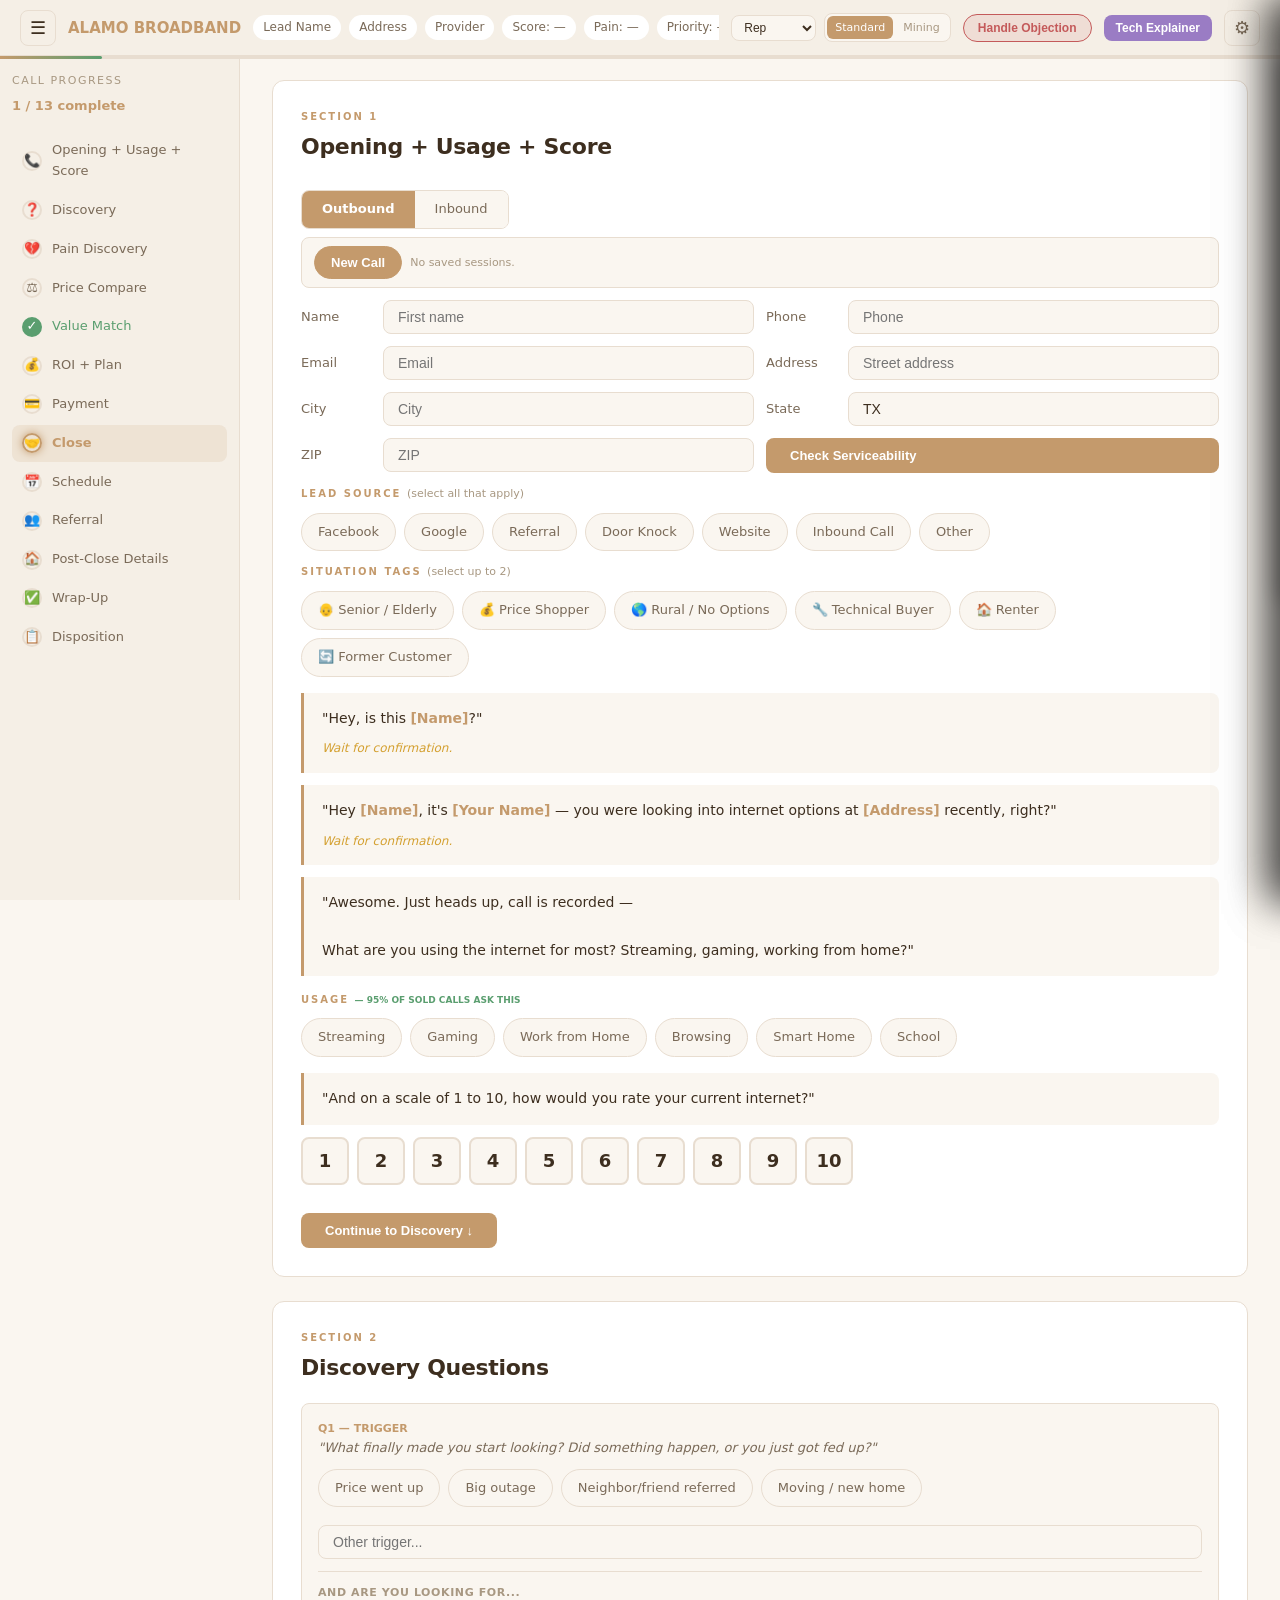
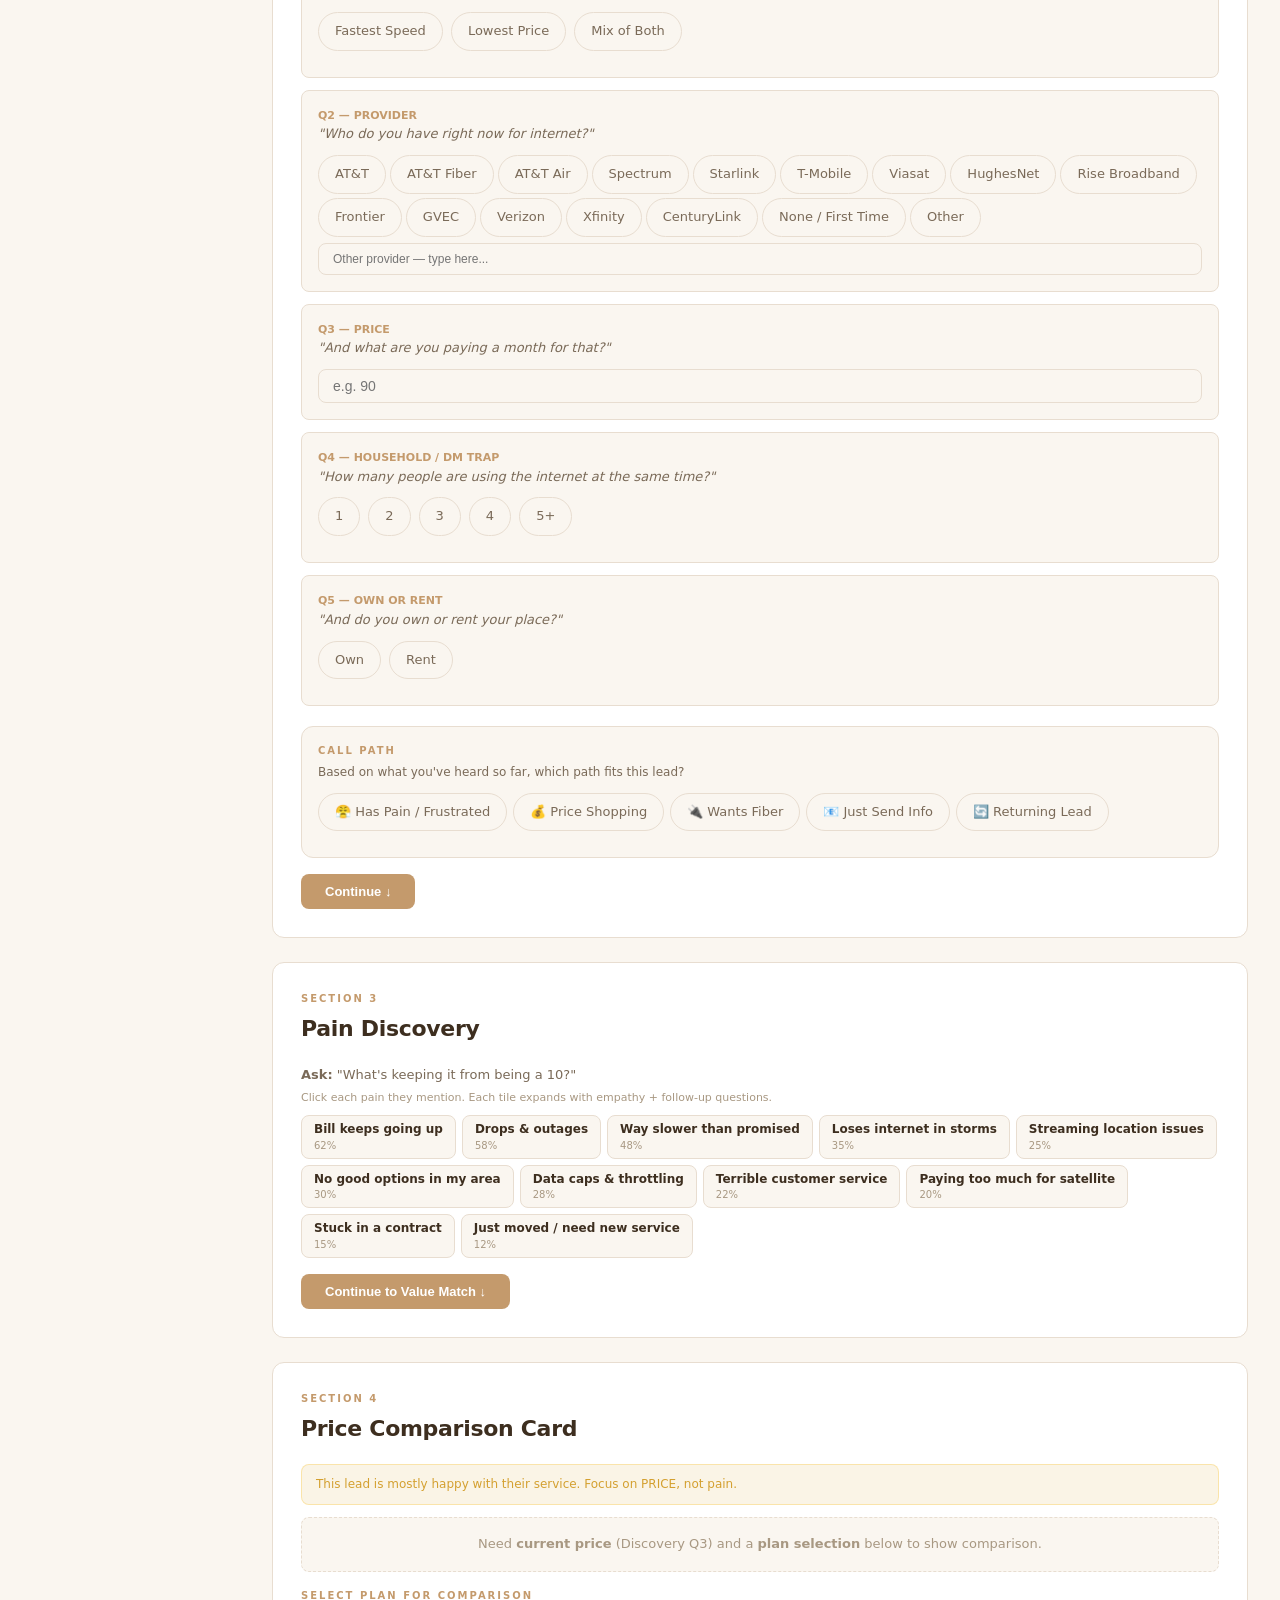
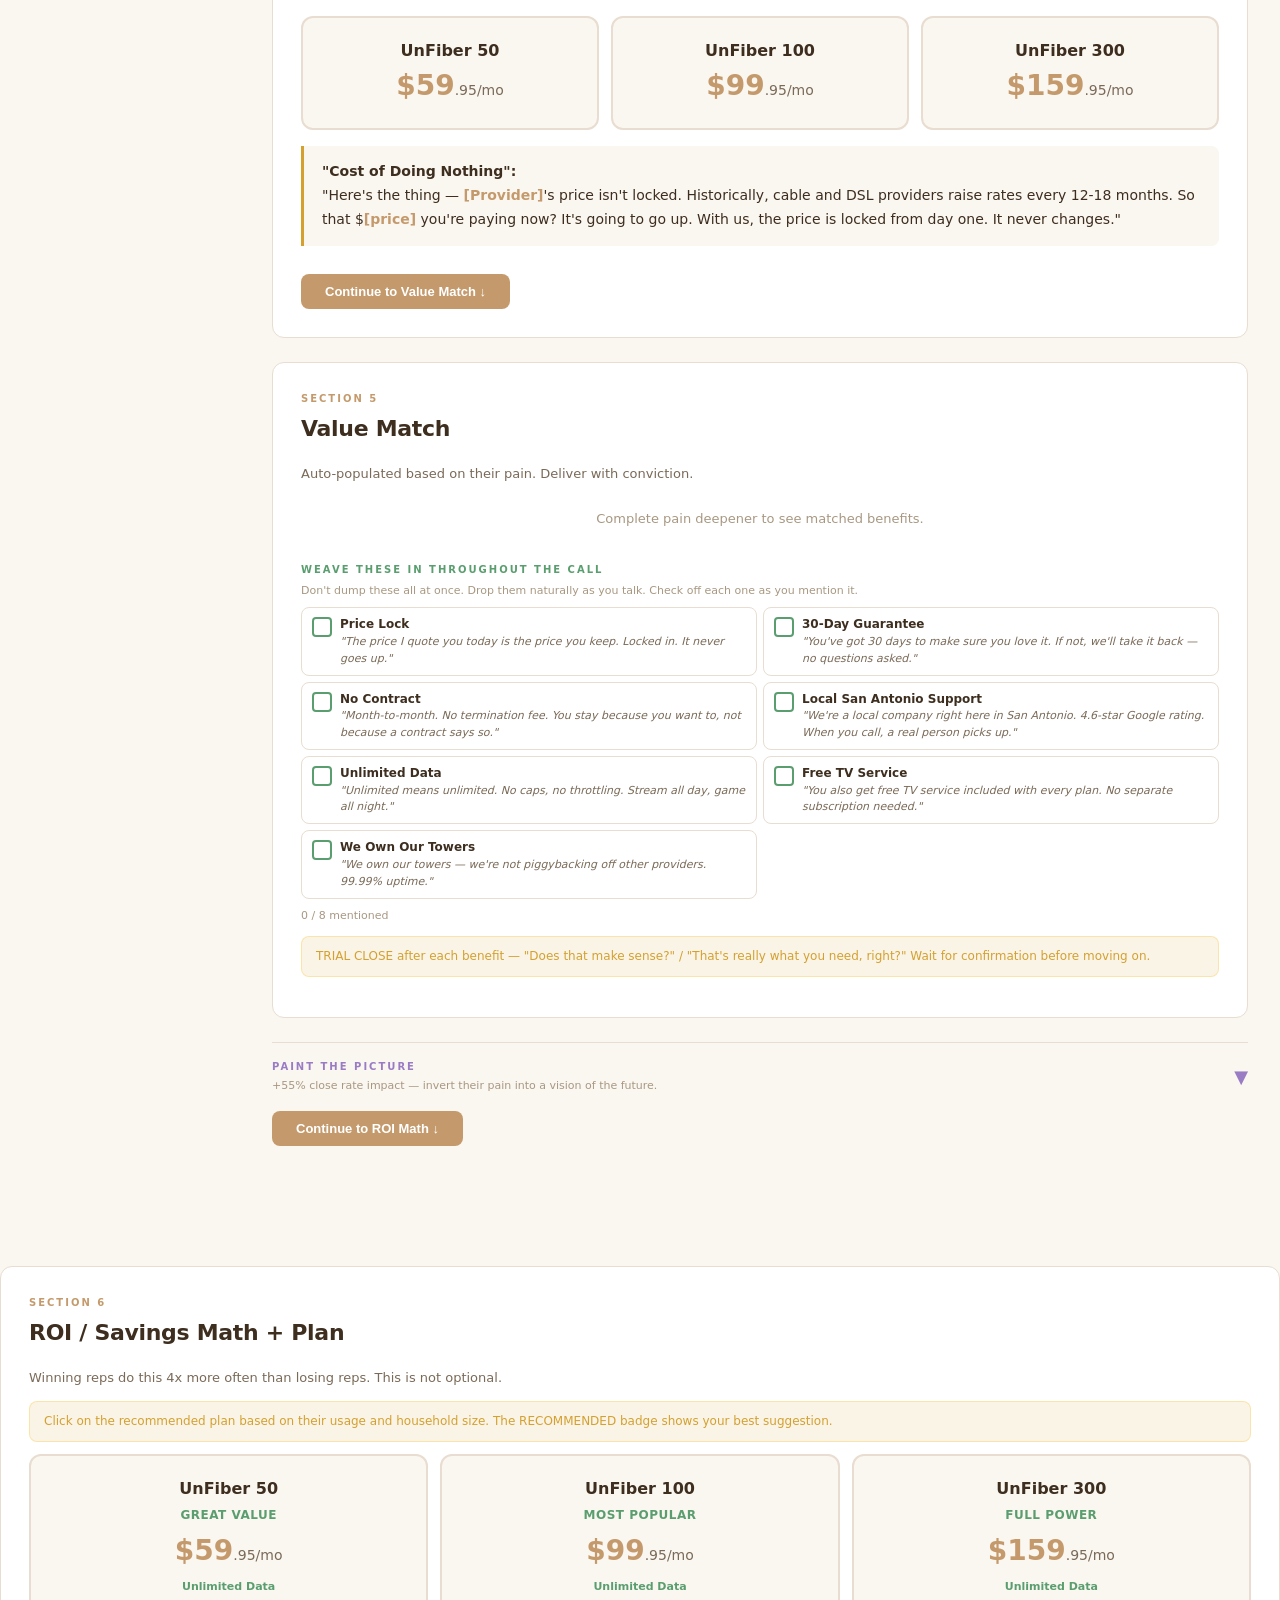
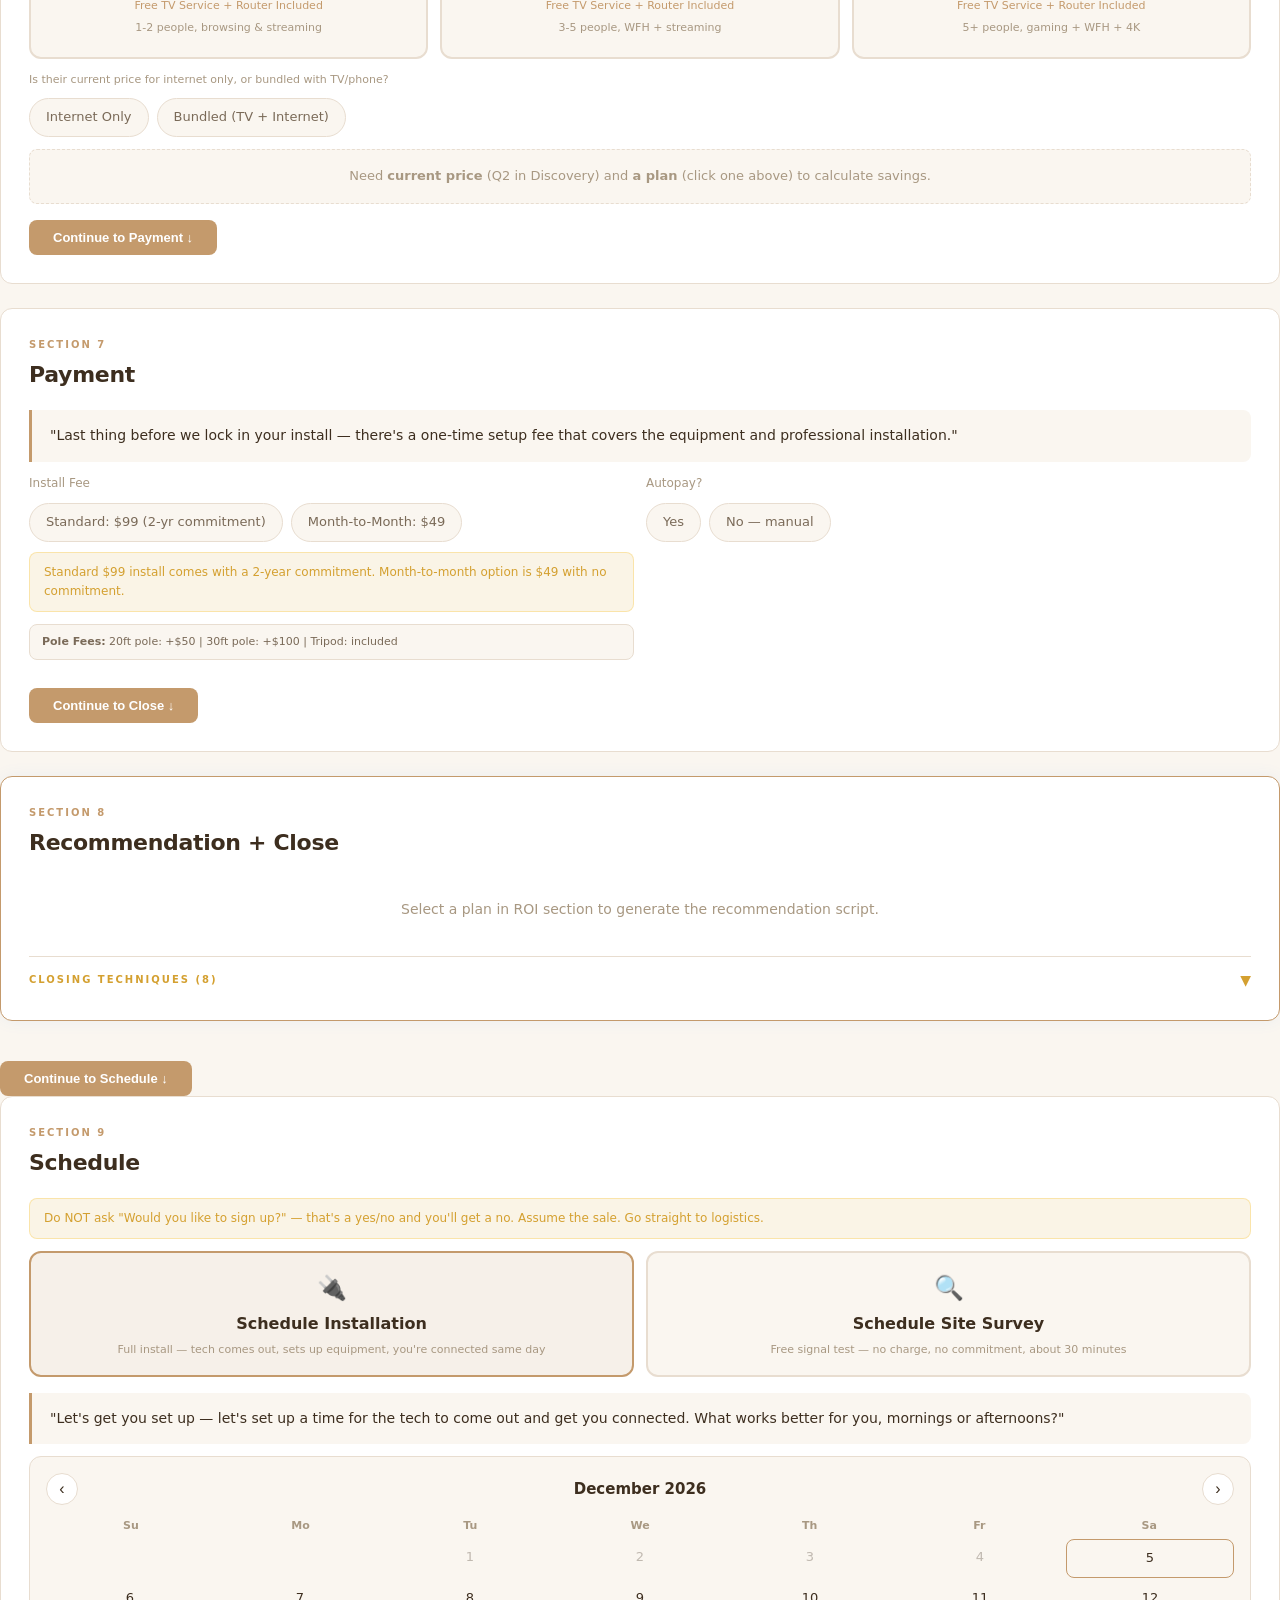
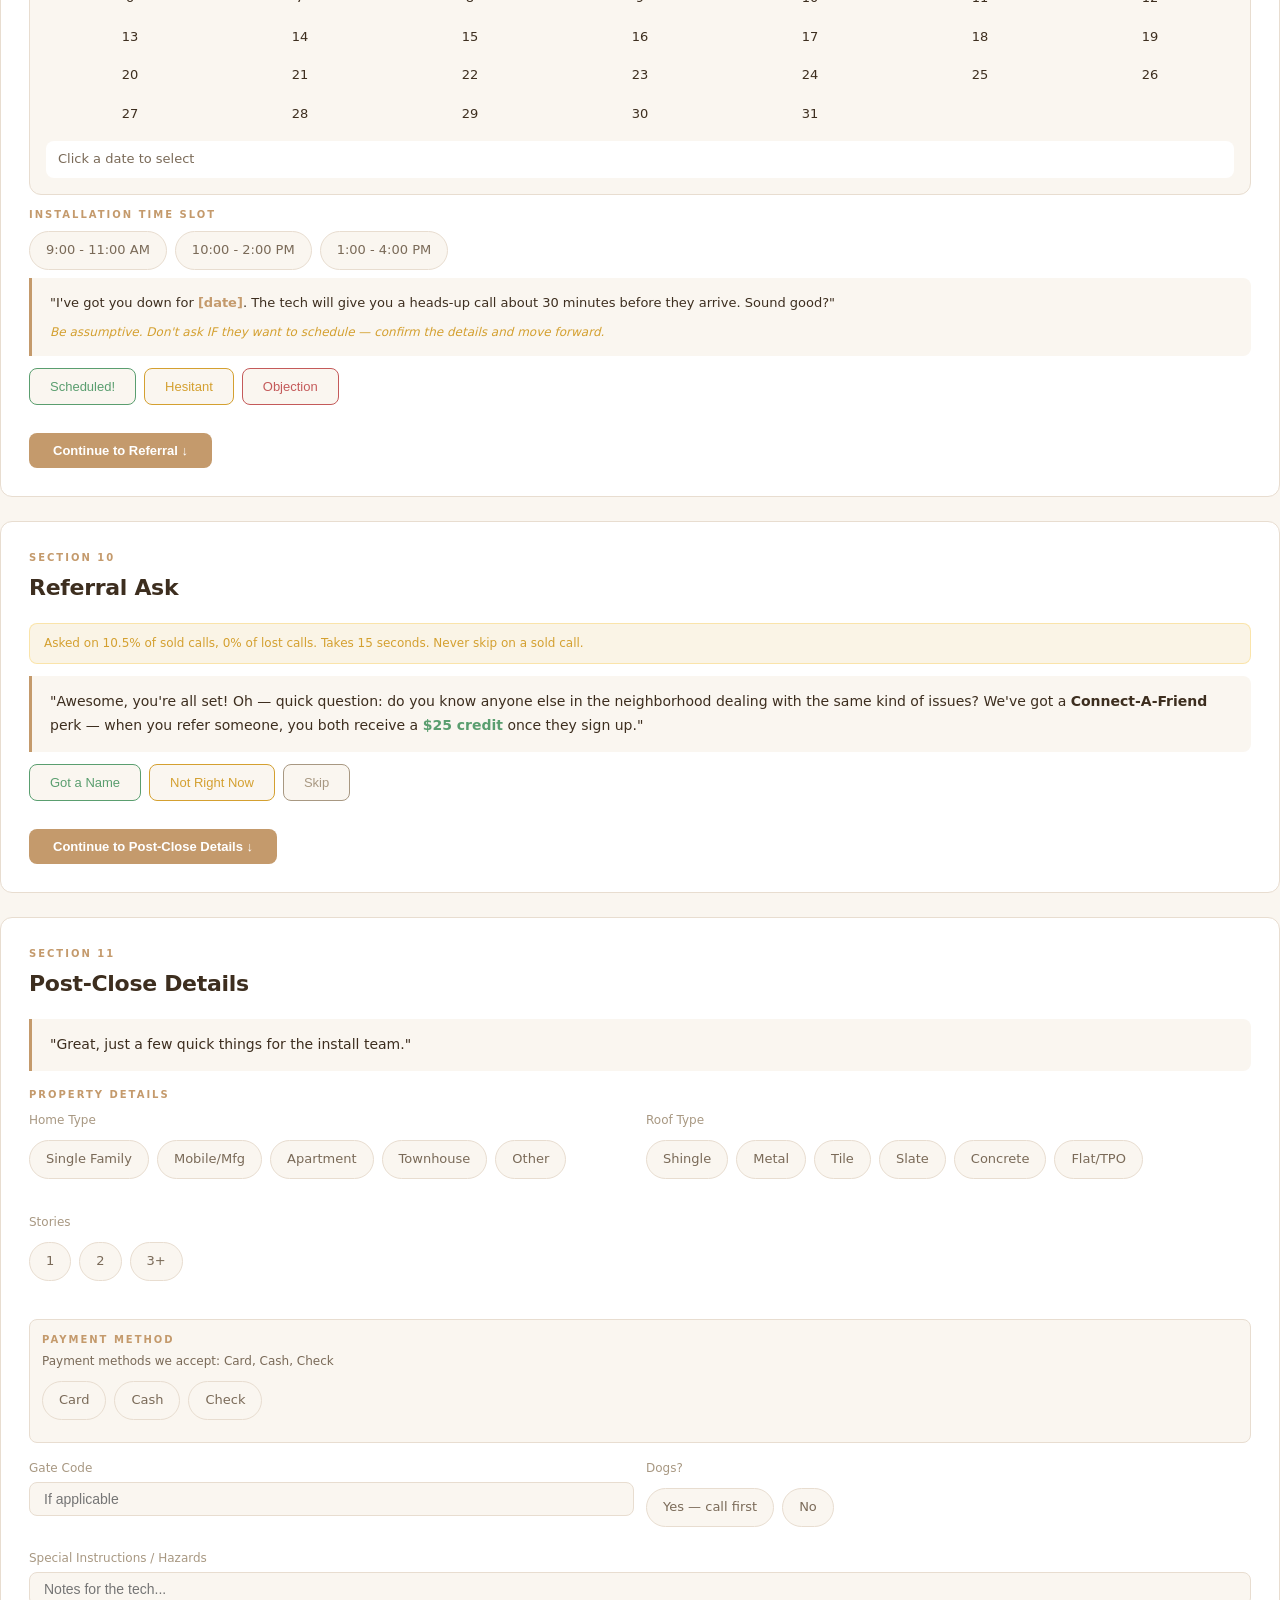
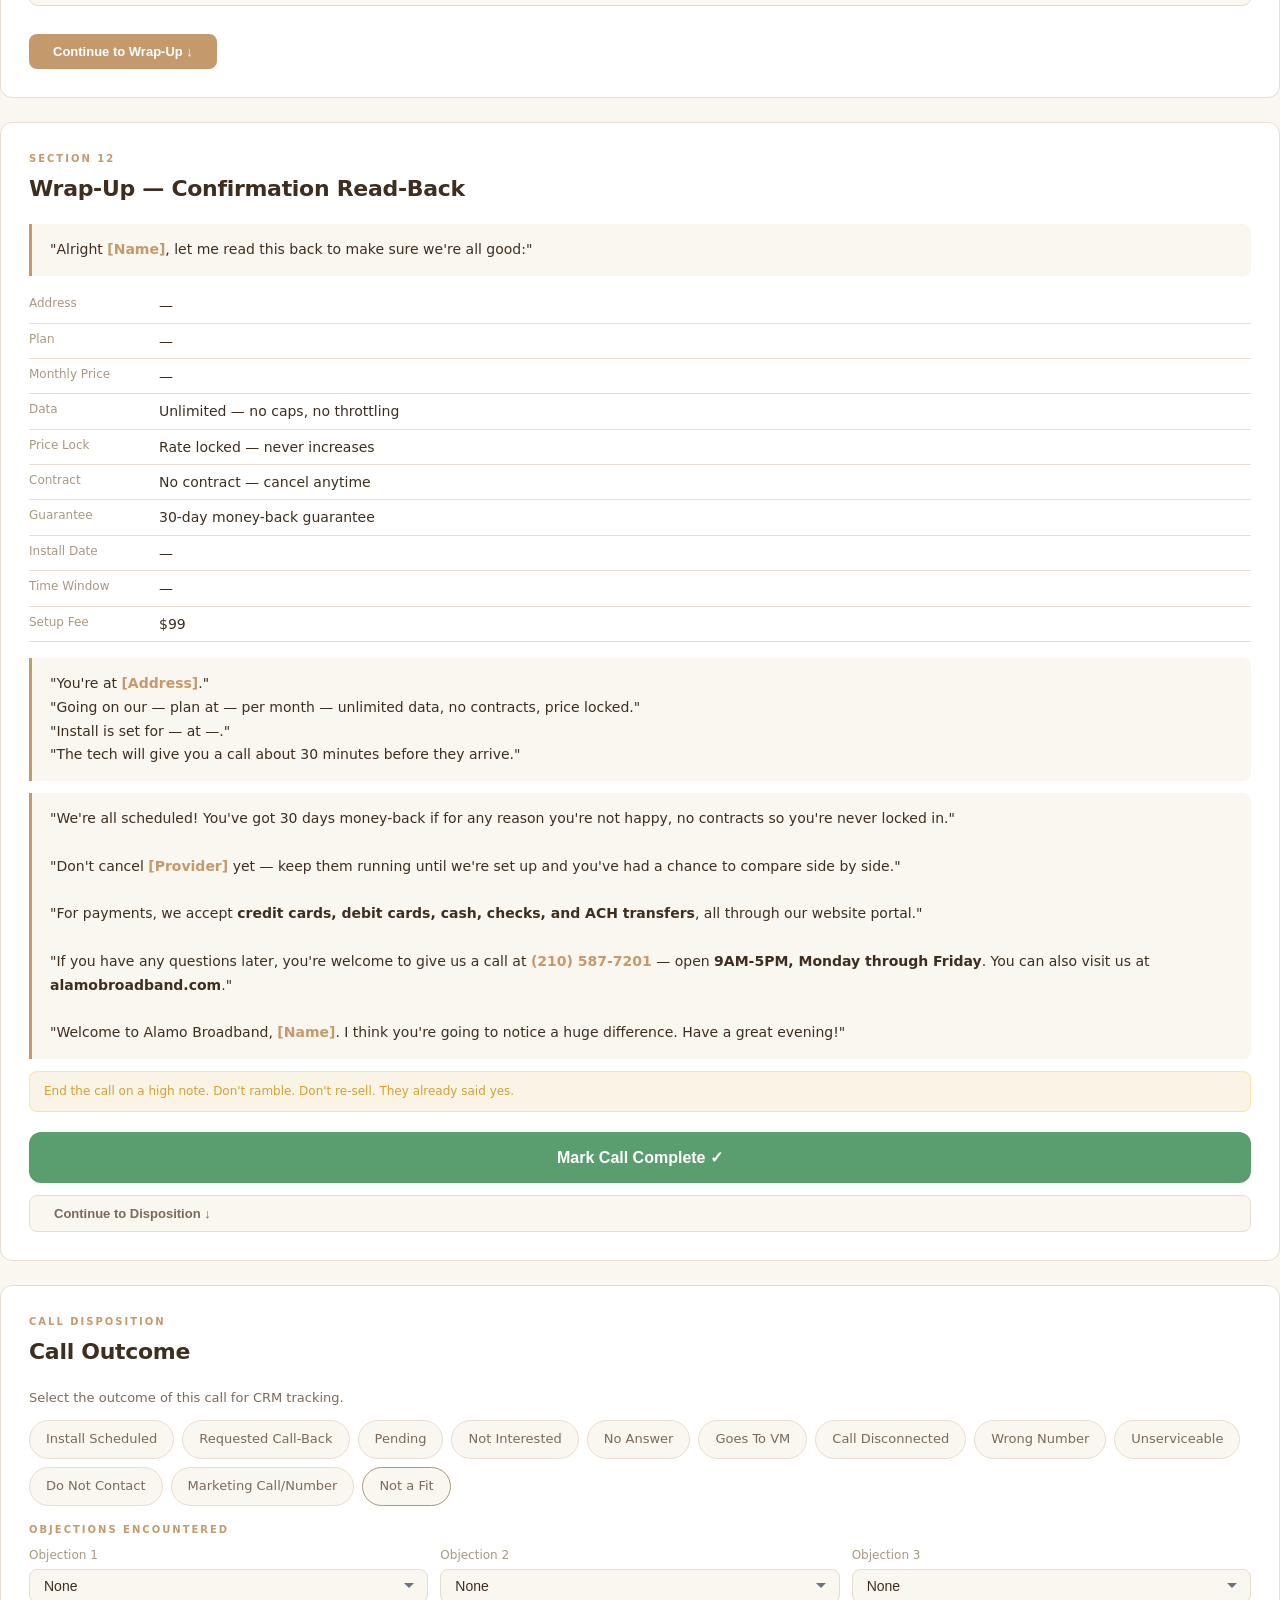
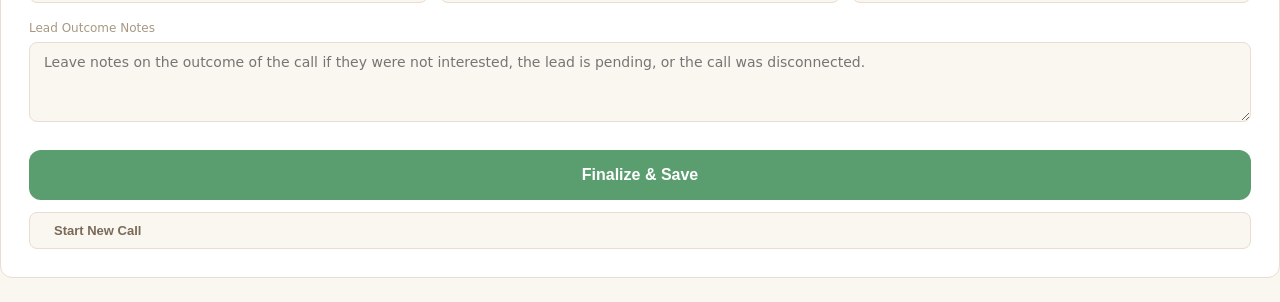
==== commit 6b0d473e: "Update index.html" ====
--- a/index.html
+++ b/index.html
@@ -3,7 +3,7 @@
 <head>
 <meta charset="UTF-8">
 <meta name="viewport" content="width=device-width, initial-scale=1.0">
-<title>Ping Broadband — Sales Intelligence v4.8.2</title>
+<title>Alamo Broadband — Sales Intelligence v1.0 Final</title>
 <style>
 :root {
   --bg-primary: #0f1724;
@@ -183,7 +183,7 @@
   background: var(--bg-card); border: 1px solid var(--border);
   border-radius: var(--radius-lg); padding: 28px; margin-bottom: 24px;
   transition: border-color .3s; transform: translateY(0);
-  scroll-margin-top: calc(var(--header-h) + 16px);
+  scroll-margin-top: calc(var(--header-h) + 24px);
 }
 .section.highlight { border-color: var(--accent); box-shadow: 0 0 20px rgba(74,158,255,0.1); }
 .section:hover { transform: translateY(-1px); box-shadow: var(--shadow); }
@@ -200,11 +200,28 @@
   background: var(--warning-dim); border: 1px solid rgba(251,191,36,0.3);
   padding: 10px 14px; border-radius: var(--radius); font-size: 12px; color: var(--warning); margin: 12px 0;
 }
+.benefit-check {
+  display: flex; align-items: flex-start; gap: 8px; padding: 8px 10px;
+  border: 1px solid var(--border); border-radius: var(--radius); cursor: pointer;
+  transition: all .2s; font-size: 12px; line-height: 1.4;
+}
+.benefit-check:hover { border-color: var(--success); background: rgba(56,161,105,0.05); }
+.benefit-check.checked { border-color: var(--success); background: rgba(56,161,105,0.1); }
+.benefit-check.checked .benefit-box { background: var(--success); color: #fff; }
+.benefit-check.checked .benefit-hint { color: var(--text-muted); }
+.benefit-box {
+  width: 20px; height: 20px; min-width: 20px; border-radius: 4px;
+  border: 2px solid var(--success); display: flex; align-items: center; justify-content: center;
+  font-size: 12px; font-weight: 700; margin-top: 1px; transition: all .2s;
+}
+.benefit-hint { font-size: 11px; color: var(--text-secondary); font-style: italic; }
 input[type="text"], input[type="number"], input[type="date"], input[type="email"], input[type="tel"] {
   background: var(--bg-input); border: 1px solid var(--border); color: var(--text-primary);
   padding: 8px 14px; border-radius: var(--radius); font-size: 14px; outline: none; transition: border .2s; width: 100%;
 }
 input:focus { border-color: var(--accent); }
+input.referral-highlight { border: 2px solid var(--warning) !important; background: rgba(245,158,11,0.1) !important; }
+input.referral-filled { border: 2px solid var(--success) !important; background: rgba(16,185,129,0.12) !important; font-weight: 700; color: var(--success) !important; }
 .input-row { display: flex; gap: 12px; margin: 10px 0; align-items: center; }
 .input-row label { font-size: 13px; color: var(--text-secondary); white-space: nowrap; min-width: 70px; }
 .input-row input { flex: 1; }
@@ -221,9 +238,9 @@
   transition: all .2s; user-select: none;
 }
 .pill:hover { border-color: var(--accent); color: var(--text-primary); }
-.pill.selected { background: var(--accent-dim); border-color: var(--accent); color: var(--accent); font-weight: 600; }
+.pill.selected, .pill.active { background: var(--accent); border-color: var(--accent); color: #fff; font-weight: 600; }
 .pill.multi-selected { background: var(--purple); border-color: var(--purple); color: #fff; }
-.score-group { display: flex; gap: 8px; margin: 12px 0; flex-wrap: wrap; }
+.score-group { display: flex; gap: 8px; margin: 12px 0; flex-wrap: wrap; scroll-margin-top: calc(var(--header-h) + 16px); }
 .score-btn {
   width: 48px; height: 48px; border-radius: var(--radius); border: 2px solid var(--border);
   background: var(--bg-input); color: var(--text-primary); font-size: 18px; font-weight: 700;
@@ -243,10 +260,17 @@
   padding: 6px 12px; cursor: pointer; transition: all .25s; font-size: 12px; line-height: 1.3;
 }
 .pain-tile:hover { border-color: var(--accent); background: var(--bg-card-hover); }
-.pain-tile.selected { border-color: var(--accent); background: var(--accent-dim); }
+.pain-tile { position: relative; }
+.pain-tile.selected { border-color: var(--accent); background: var(--accent-dim); font-weight: 700; box-shadow: 0 0 0 2px var(--accent); color: var(--accent); }
+.pain-badge {
+  position: absolute; top: -7px; right: -7px;
+  display: flex; align-items: center; justify-content: center;
+  width: 20px; height: 20px; border-radius: 50%; background: var(--accent); color: #fff;
+  font-size: 10px; font-weight: 700; line-height: 1; box-shadow: 0 1px 4px rgba(0,0,0,0.3);
+}
 .pain-tile .freq { font-size: 10px; color: var(--text-muted); margin-top: 1px; }
 /* v4.2: Step-by-step pain flow */
-.pain-step { display: none; margin-top: 10px; padding: 10px 14px; border-radius: var(--radius); border: 1px solid var(--border); background: var(--bg-card); animation: slideDown .3s ease; }
+.pain-step { display: none; margin-top: 10px; padding: 10px 14px; border-radius: var(--radius); border: 1px solid var(--border); background: var(--bg-card); animation: slideDown .3s ease; scroll-margin-top: calc(var(--header-h) + 16px); }
 .pain-step.visible { display: block; }
 .pain-step-header { display: flex; align-items: center; gap: 8px; margin-bottom: 2px; }
 .pain-step-num { width: 24px; height: 24px; border-radius: 50%; background: var(--accent); color: #fff; display: flex; align-items: center; justify-content: center; font-size: 12px; font-weight: 700; flex-shrink: 0; }
@@ -276,7 +300,7 @@
   background: var(--bg-input); white-space: nowrap;
 }
 .sub-option:hover { background: var(--bg-card-hover); color: var(--text-primary); border-color: var(--accent); }
-.sub-option.selected { background: var(--accent-dim); border-color: var(--accent); color: var(--accent); }
+.sub-option.selected { background: var(--accent-dim); border-color: var(--accent); color: var(--accent); font-weight: 600; box-shadow: 0 0 0 1px var(--accent); }
 .sub-option .quote { display: none; }
 /* v4.2: Deepener + quantifiers side by side inside step 3 */
 .pain-step3-grid { display: grid; grid-template-columns: 1fr auto; gap: 12px; align-items: start; }
@@ -301,7 +325,6 @@
 }
 .q-card.answered { border-color: var(--success); }
 .q-card .q-num { font-size: 11px; color: var(--accent); font-weight: 700; }
-.q-card .q-text { font-size: 14px; margin: 4px 0 10px; }
 .q-card .q-script { font-size: 13px; color: var(--text-secondary); font-style: italic; margin-bottom: 10px; }
 .benefit-card {
   background: var(--bg-input); border: 1px solid var(--accent); border-radius: var(--radius);
@@ -561,22 +584,81 @@
   opacity: 0.15;
 }
 .bg-overlay.tile { background-size: auto; background-repeat: repeat; }
+/* v4.9: Usage pill badges */
+.pill-badge {
+  display: inline-flex; align-items: center; justify-content: center;
+  width: 16px; height: 16px; border-radius: 50%; background: var(--accent); color: #fff;
+  font-size: 9px; font-weight: 700; margin-left: 6px; flex-shrink: 0; line-height: 1;
+}
+/* v4.9: Recommended sub-options */
+.sub-option.recommended { border-color: var(--warning); color: var(--warning); }
+.deepener-pill { font-size: 10px !important; padding: 4px 10px !important; white-space: nowrap; }
 /* v4.8: Objection tiles collapse */
 .obj-tile.collapsed { display: none; }
+/* Mode system */
+.mode-mining .standard-only { display: none !important; }
+.mode-standard .mining-only { display: none !important; }
+/* Mining mode badge */
+.mode-badge {
+  display: none; padding: 2px 8px; border-radius: 10px; font-size: 10px; font-weight: 700;
+  letter-spacing: 1px; text-transform: uppercase; margin-left: 6px; white-space: nowrap;
+}
+.mode-mining .mode-badge { display: inline-block; background: var(--warning-dim); color: var(--warning); border: 1px solid var(--warning); }
+/* Mining interest gauge */
+.interest-pill {
+  padding: 10px 20px; border-radius: var(--radius); cursor: pointer; font-size: 13px;
+  border: 2px solid var(--border); background: var(--bg-input); color: var(--text-secondary);
+  transition: all .2s; font-weight: 600; text-align: center; flex: 1;
+}
+.interest-pill:hover { border-color: var(--accent); color: var(--text-primary); }
+.interest-pill.selected { border-color: var(--accent); background: var(--accent-dim); color: var(--accent); }
+.interest-pill.interested { border-color: var(--success); }
+.interest-pill.interested.selected { background: var(--success-dim); color: var(--success); border-color: var(--success); }
+.interest-pill.mildly { border-color: var(--warning); }
+.interest-pill.mildly.selected { background: var(--warning-dim); color: var(--warning); border-color: var(--warning); }
+.interest-pill.not-interested { border-color: var(--danger); }
+.interest-pill.not-interested.selected { background: var(--danger-dim); color: var(--danger); border-color: var(--danger); }
+/* Mining quick pitch card */
+.quick-pitch-item {
+  display: flex; align-items: flex-start; gap: 10px; padding: 10px 12px;
+  border: 1px solid var(--border); border-radius: var(--radius); margin-bottom: 6px;
+  font-size: 13px; color: var(--text-secondary); line-height: 1.5;
+}
+.quick-pitch-num {
+  width: 24px; height: 24px; border-radius: 50%; background: var(--accent); color: #fff;
+  display: flex; align-items: center; justify-content: center; font-size: 12px;
+  font-weight: 700; flex-shrink: 0;
+}
+/* Mining coach note variant */
+.mining-coach-note {
+  background: linear-gradient(135deg, rgba(251,191,36,0.12), rgba(251,191,36,0.04));
+  border: 1px solid rgba(251,191,36,0.3); border-left: 3px solid var(--warning);
+  padding: 10px 14px; border-radius: 0 var(--radius) var(--radius) 0;
+  font-size: 12px; color: var(--warning); margin: 12px 0;
+}
+/* v1.0 Final: Provider classification badge */
+.provider-badge {
+  display: inline-block; padding: 2px 8px; border-radius: 10px;
+  font-size: 10px; font-weight: 700; letter-spacing: .5px;
+  color: #fff; margin-right: 6px;
+}
+/* v1.0 Final: Schedule type cards */
+#sched-install-btn.selected, #sched-survey-btn.selected {
+  border-color: var(--accent); background: var(--accent-dim);
+}
 @media (max-width:1024px) {
   .split { grid-template-columns: 1fr; }
   .plan-grid { grid-template-columns: 1fr; }
   .pain-step3-grid { grid-template-columns: 1fr; }
-  #objection-overlay, #competitor-overlay { width: 100%; right: -100%; }
+  #objection-overlay, #competitor-overlay, #tech-overlay { width: 100%; right: -100%; }
 }
 </style>
 </head>
 <body>
-
 <!-- HEADER -->
 <div id="header">
   <button id="hamburger" onclick="toggleSidebar()">&#9776;</button>
-  <div class="logo">PING BROADBAND</div>
+  <div class="logo">ALAMO BROADBAND<span class="mode-badge" id="mode-badge">MINING</span></div>
   <div class="breadcrumbs" id="breadcrumbs">
     <span class="crumb" id="bc-name">Lead Name</span>
     <span class="crumb" id="bc-address">Address</span>
@@ -589,20 +671,17 @@
     <select id="team-member-select" onchange="updateState('team_member',this.value)" style="background:var(--bg-input);color:var(--text-primary);border:1px solid var(--border);border-radius:var(--radius);padding:4px 8px;font-size:12px;cursor:pointer">
       <option value="">Rep</option>
       <option value="Paul Gonzales">Paul G.</option>
-      <option value="Mario Gan">Mario G.</option>
       <option value="Aaron Lim">Aaron L.</option>
-      <option value="Sam Rivera">Sam R.</option>
-      <option value="MJ Ramirez">MJ R.</option>
-      <option value="AI Ashley">AI Ashley</option>
+      <option value="Mario Gan Jr">Mario G.</option>
+      <option value="Rose Carbon">Rose C.</option>
     </select>
     <div style="display:flex;gap:2px;background:var(--bg-input);border:1px solid var(--border);border-radius:var(--radius);padding:2px" id="mode-btns">
       <div class="mode-btn active" onclick="setModeBtn(this,'standard')">Standard</div>
-      <div class="mode-btn" onclick="setModeBtn(this,'fast')">Fast</div>
       <div class="mode-btn" onclick="setModeBtn(this,'mining')">Mining</div>
-      <div class="mode-btn" onclick="setModeBtn(this,'winback')">Winback</div>
     </div>
   </div>
   <button id="objection-btn" onclick="openObjectionPanel()">Handle Objection</button>
+  <button id="tech-explainer-btn" onclick="openTechExplainer()" title="Technology Explainer" style="background:var(--purple);color:#fff;border:none;border-radius:var(--radius);padding:6px 12px;font-size:12px;cursor:pointer;font-weight:600;white-space:nowrap">Tech Explainer</button>
   <button id="gear-btn" onclick="toggleSettings()" title="Settings">&#9881;</button>
 </div>
 <div id="progress-bar"><div class="fill" id="progress-fill" style="width:0%"></div></div>
@@ -610,7 +689,7 @@
 <!-- SIDEBAR -->
 <div id="sidebar">
   <div class="sidebar-title">Call Progress</div>
-  <div class="sidebar-progress" id="progress-text">0 / 14 complete</div>
+  <div class="sidebar-progress" id="progress-text">0 / 13 complete</div>
   <div id="checklist"></div>
 </div>
 
@@ -688,6 +767,7 @@
   </div>
 </div>
 
+
 <!-- MAIN CONTENT -->
 <div id="main">
 
@@ -701,6 +781,13 @@
     <div class="toggle-btn" data-val="inbound" onclick="setCallType('inbound')">Inbound</div>
   </div>
 
+
+  <!-- Session Manager -->
+  <div style="display:flex;align-items:center;gap:8px;margin-bottom:12px;padding:8px 12px;background:var(--bg-input);border:1px solid var(--border);border-radius:var(--radius)">
+    <button class="pill active" onclick="newCall()" style="cursor:pointer;white-space:nowrap">New Call</button>
+    <div id="session-manager" style="flex:1;display:flex;align-items:center"></div>
+  </div>
+
   <div class="form-grid">
     <div class="input-row" style="margin:0">
       <label>Name</label>
@@ -724,7 +811,7 @@
     </div>
     <div class="input-row" style="margin:0">
       <label>State</label>
-      <input type="text" id="inp-state" value="IL" oninput="updateState('lead_state',this.value)">
+      <input type="text" id="inp-state" value="TX" oninput="updateState('lead_state',this.value)">
     </div>
     <div class="input-row" style="margin:0">
       <label>ZIP</label>
@@ -748,21 +835,35 @@
       <div class="pill" onclick="toggleLeadSource(this,'other')">Other</div>
     </div>
     <!-- Referral name fields (shown when Referral is selected) -->
-    <div id="referral-name-row" class="hidden" style="margin-top:8px;display:none">
-      <div style="font-size:11px;color:var(--text-muted);margin-bottom:4px">Who referred them?</div>
+    <div id="lead-source-referral-row" style="margin-top:8px;display:none">
+      <div style="font-size:11px;color:var(--text-muted);margin-bottom:4px">Who referred them? (Full name)</div>
       <div style="display:flex;gap:8px">
-        <input type="text" id="inp-referral-first" placeholder="First name" oninput="updateState('referral_first',this.value)" style="flex:1">
-        <input type="text" id="inp-referral-last" placeholder="Last name" oninput="updateState('referral_last',this.value)" style="flex:1">
+        <input type="text" id="inp-referral-first" placeholder="First name" oninput="updateState('referral_first',this.value);highlightReferralInputs()" style="flex:1">
+        <input type="text" id="inp-referral-last" placeholder="Last name" oninput="updateState('referral_last',this.value);highlightReferralInputs()" style="flex:1">
       </div>
     </div>
     <!-- Follow-up question (always shown after any source is selected) -->
     <div id="lead-source-followup" style="display:none;margin-top:8px">
-      <div class="script-block" style="font-size:12px;margin:0">"Was there any other way you heard about us?"</div>
-    </div>
-  </div>
-
-  <!-- OUTBOUND SCRIPT: New conversational flow -->
-  <div id="script-opening-outbound" style="margin-top:16px">
+      <div class="script-block" style="font-size:12px;margin:0">"Did you hear about us from anybody else or anywhere else?"</div>
+    </div>
+  </div>
+
+  <!-- Situation Tags -->
+  <div style="margin-top:12px">
+    <div class="section-label">Situation Tags <span style="font-weight:400;text-transform:none;letter-spacing:0;font-size:11px;color:var(--text-muted)">(select up to 2)</span></div>
+    <div class="pill-group" id="situation-tag-pills">
+      <div class="pill" onclick="toggleSituationTag(this,'senior')">&#128116; Senior / Elderly</div>
+      <div class="pill" onclick="toggleSituationTag(this,'price_shopper')">&#128176; Price Shopper</div>
+      <div class="pill" onclick="toggleSituationTag(this,'rural_no_options')">&#127758; Rural / No Options</div>
+      <div class="pill" onclick="toggleSituationTag(this,'technical')">&#128295; Technical Buyer</div>
+      <div class="pill" onclick="toggleSituationTag(this,'renter')">&#127968; Renter</div>
+      <div class="pill" onclick="toggleSituationTag(this,'former_customer')">&#128260; Former Customer</div>
+    </div>
+    <div id="situation-coach-notes" class="hidden" style="margin-top:8px;padding:10px 12px;background:linear-gradient(135deg,rgba(74,158,255,0.08),rgba(74,158,255,0.02));border:1px solid rgba(74,158,255,0.2);border-radius:var(--radius);font-size:11px;color:var(--text-secondary);line-height:1.6"></div>
+  </div>
+
+  <!-- OUTBOUND SCRIPT: New conversational flow (Standard mode) -->
+  <div id="script-opening-outbound" class="standard-only" style="margin-top:16px">
     <div class="script-block">
       "Hey, is this <span class="var" data-var="lead_name">[Name]</span>?" <span class="coaching">Wait for confirmation.</span>
     </div>
@@ -775,10 +876,10 @@
     </div>
   </div>
 
-  <!-- INBOUND SCRIPT -->
-  <div id="script-opening-inbound" class="hidden" style="margin-top:16px">
+  <!-- INBOUND SCRIPT (Standard mode) -->
+  <div id="script-opening-inbound" class="hidden standard-only" style="margin-top:16px">
     <div class="script-block">
-      "Thanks for calling Ping Broadband, this is <span class="var" data-var="team_member">[Your Name]</span> on a recorded line. Who do I have the pleasure of speaking with today?"
+      "Thanks for calling Alamo Broadband, this is <span class="var" data-var="team_member">[Your Name]</span> on a recorded line. Who do I have the pleasure of speaking with today?"
       <span class="coaching">Get their name, then: "And what address are we looking at service for?"</span>
     </div>
     <div class="script-block">
@@ -786,8 +887,64 @@
     </div>
   </div>
 
-  <!-- USAGE: First real question, baked into opening -->
-  <div style="margin-top:16px">
+  <!-- ===== MINING MODE OPENING ===== -->
+  <div class="mining-only" id="mining-opening-scripts" style="margin-top:16px">
+    <div class="mining-coach-note">COLD LEAD &mdash; build trust first. Don't jump to price. They may not remember filling out the form.</div>
+
+    <div style="font-size:11px;font-weight:700;text-transform:uppercase;letter-spacing:.6px;color:var(--accent);margin-bottom:6px">Permission Opener</div>
+    <div class="script-block">
+      "Hi <span class="var" data-var="lead_name">[Name]</span>, this is <span class="var" data-var="team_member">[Agent]</span> with Alamo Broadband on a recorded line. I'm calling with regards to a web form you filled out looking for a better home Internet at <span class="var" data-var="lead_address">[Address]</span>. Does that ring a bell?"
+    </div>
+    <div class="coach-note" style="margin-top:6px">If they don't remember: "No worries! You may have seen us on Facebook or Google. We're a local Internet provider here in the San Antonio area. I just wanted to follow up and see if you're still looking for a better option."</div>
+
+    <div style="font-size:11px;font-weight:700;text-transform:uppercase;letter-spacing:.6px;color:var(--purple);margin-top:16px;margin-bottom:6px">Quick Rapport</div>
+    <div class="script-block" style="border-left-color:var(--purple)">
+      "Great! What's got you shopping around? Did you just move to the area, or are you having issues with your current provider?"
+    </div>
+
+    <div style="font-size:11px;font-weight:700;text-transform:uppercase;letter-spacing:.6px;color:var(--success);margin-top:16px;margin-bottom:6px">Mining Quick Discovery (3 Questions)</div>
+
+    <div class="q-card" style="margin-bottom:8px">
+      <div class="q-num" style="color:var(--warning)">Q1 &mdash; CURRENT PROVIDER</div>
+      <div class="q-script">"What are you using for Internet right now?"</div>
+      <div class="pill-group" style="flex-wrap:wrap;gap:4px" id="mining-provider-pills">
+        <div class="pill" onclick="selectProvider(this,'AT&amp;T')">AT&amp;T</div>
+        <div class="pill" onclick="selectProvider(this,'Spectrum')">Spectrum</div>
+        <div class="pill" onclick="selectProvider(this,'Starlink')">Starlink</div>
+        <div class="pill" onclick="selectProvider(this,'T-Mobile')">T-Mobile</div>
+        <div class="pill" onclick="selectProvider(this,'Viasat')">Viasat</div>
+        <div class="pill" onclick="selectProvider(this,'HughesNet')">HughesNet</div>
+        <div class="pill" onclick="selectProvider(this,'None')">None / First Time</div>
+        <div class="pill" onclick="selectProvider(this,'Other')">Other</div>
+      </div>
+    </div>
+
+    <div class="q-card" style="margin-bottom:8px">
+      <div class="q-num" style="color:var(--warning)">Q2 &mdash; USAGE</div>
+      <div class="q-script">"What do you use your Internet for most &mdash; streaming, gaming, working from home, or just general browsing?"</div>
+      <div class="pill-group" id="mining-usage-pills">
+        <div class="pill" onclick="toggleUsage(this,'streaming')">Streaming</div>
+        <div class="pill" onclick="toggleUsage(this,'gaming')">Gaming</div>
+        <div class="pill" onclick="toggleUsage(this,'wfh')">Work from Home</div>
+        <div class="pill" onclick="toggleUsage(this,'browsing')">Browsing</div>
+      </div>
+    </div>
+
+    <div class="q-card" style="margin-bottom:8px">
+      <div class="q-num" style="color:var(--warning)">Q3 &mdash; HOUSEHOLD SIZE</div>
+      <div class="q-script">"About how many people will be connecting at the same time?"</div>
+      <div class="pill-group">
+        <div class="pill" onclick="setHousehold(this,1)">1</div>
+        <div class="pill" onclick="setHousehold(this,2)">2</div>
+        <div class="pill" onclick="setHousehold(this,3)">3</div>
+        <div class="pill" onclick="setHousehold(this,4)">4</div>
+        <div class="pill" onclick="setHousehold(this,5)">5+</div>
+      </div>
+    </div>
+  </div>
+
+  <!-- USAGE: First real question, baked into opening (Standard mode) -->
+  <div class="standard-only" style="margin-top:16px">
     <div class="section-label">Usage <span style="color:var(--success);font-size:9px;letter-spacing:0">&mdash; 95% of sold calls ask this</span></div>
     <div class="pill-group" id="usage-pills">
       <div class="pill" onclick="toggleUsage(this,'streaming')">Streaming</div>
@@ -799,8 +956,8 @@
     </div>
   </div>
 
-  <!-- SCORE: Right after usage -->
-  <div style="margin-top:16px">
+  <!-- SCORE: Right after usage (Standard mode) -->
+  <div class="standard-only" style="margin-top:16px">
     <div class="script-block">
       "And on a scale of 1 to 10, how would you rate your current internet?"
     </div>
@@ -823,277 +980,473 @@
     <div class="script-block" id="score-branch-script"></div>
   </div>
 
-  <button class="next-btn" onclick="scrollToSection('sec-pain')">Continue to Pain Deepener &darr;</button>
+  <button class="next-btn" onclick="scrollToSection('sec-discovery')">Continue to Discovery &darr;</button>
 </div>
 
-<!-- ==================== SECTION 2: PAIN DEEPENER (Step-by-step) ==================== -->
-<div class="section" id="sec-pain" data-check="pain">
+<!-- ==================== SECTION 2: DISCOVERY ==================== -->
+<div class="section" id="sec-discovery" data-check="discovery">
   <div class="section-label">Section 2</div>
-  <div class="section-title">Pain Deepener</div>
-  <p style="font-size:13px;color:var(--text-secondary);margin-bottom:4px"><strong>Ask:</strong> "What's keeping it from being a 10?"</p>
-  <p style="font-size:11px;color:var(--text-muted);margin-bottom:8px">As they answer, click each pain below. You can select multiple. Steps 1&ndash;3 will guide you through what to say.</p>
-
-  <!-- Pain tiles (always visible, horizontal wrap) -->
-  <div class="pain-grid" id="pain-tiles"></div>
-
-  <!-- STEP 1: Empathize + collect all pains -->
-  <div class="pain-step" id="pain-step-1">
-    <div class="pain-step-header">
-      <div class="pain-step-num">1</div>
-      <div class="pain-step-title">Empathize &mdash; Read This to the Customer</div>
-    </div>
-    <div class="pain-step-note">After they tell you a pain, read the empathy line below. Then ask if there's more. Keep clicking pains above until they say "that's it."</div>
-    <div id="pain-empathy-stack"></div>
-    <div class="pain-probe-more" id="pain-probe-text"></div>
-    <div style="font-size:11px;color:var(--text-muted);margin-top:4px;margin-left:10px">&uarr; Keep asking until they say "no, that's it" &mdash; then move to Step 2 below.</div>
-  </div>
-
-  <!-- STEP 2: Get specifics for each pain -->
-  <div class="pain-step" id="pain-step-2">
-    <div class="pain-step-header">
-      <div class="pain-step-num">2</div>
-      <div class="pain-step-title">Get Specific &mdash; Click All That Apply</div>
-    </div>
-    <div class="pain-step-note">Now that you know their pains, click the specific issues they mentioned. You can select multiple within each pain. This helps tailor the pitch later.</div>
-    <div id="pain-sub-container"></div>
-  </div>
-
-  <!-- STEP 3: Dig deeper + quantifiers -->
-  <div class="pain-step" id="pain-step-3">
-    <div class="pain-step-header">
-      <div class="pain-step-num">3</div>
-      <div class="pain-step-title">Dig Deeper &mdash; Ask These Questions</div>
-    </div>
-    <div class="pain-step-note">Read these questions one at a time. <strong>Pause after each one</strong> and let the customer talk. Use the follow-up buttons on the right to amplify their pain.</div>
-    <div class="pain-step3-grid">
-      <div class="deepener-col">
-        <div id="pain-deepener-script"></div>
-      </div>
-      <div class="quant-col">
-        <div style="font-size:10px;font-weight:700;text-transform:uppercase;letter-spacing:.6px;color:var(--text-muted);margin-bottom:4px">Optional Follow-ups</div>
-        <div class="quantifier-row" id="quantifier-sidebar">
-          <div class="quantifier-btn" onclick="triggerQuantifier('how_often')">
-            "How often?" <span class="q-stat">Builds urgency</span>
-          </div>
-          <div class="quantifier-btn" onclick="triggerQuantifier('how_long')">
-            "How long?" <span class="q-stat">Deepens pain</span>
-          </div>
-          <div class="quantifier-btn" onclick="triggerQuantifier('talked_to_provider')">
-            "Talked to [Provider]?" <span class="q-stat">+20.1pp lift</span>
-          </div>
-        </div>
-        <div style="font-size:10px;color:var(--text-muted);margin-top:4px">Click any of these to ask a follow-up that makes the pain feel bigger.</div>
-      </div>
-    </div>
-  </div>
-
-  <!-- Quantifier response area (expands below step 3 when a quantifier is clicked) -->
-  <div id="quantifier-response" class="hidden" style="margin-top:8px">
-    <div class="form-grid">
-      <div class="form-group" id="freq-group" style="display:none">
-        <label>How often?</label>
-        <div class="pill-group">
-          <div class="pill" onclick="setPainFreq(this,'daily')">Daily</div>
-          <div class="pill" onclick="setPainFreq(this,'few_times_week')">Few times/week</div>
-          <div class="pill" onclick="setPainFreq(this,'weekly')">Weekly</div>
-          <div class="pill" onclick="setPainFreq(this,'occasionally')">Occasionally</div>
-        </div>
-      </div>
-      <div class="form-group" id="duration-group" style="display:none">
-        <label>How long?</label>
-        <div class="pill-group">
-          <div class="pill" onclick="setPainDuration(this,'weeks')">Weeks</div>
-          <div class="pill" onclick="setPainDuration(this,'months')">Months</div>
-          <div class="pill" onclick="setPainDuration(this,'6_months')">6+ months</div>
-          <div class="pill" onclick="setPainDuration(this,'years')">Years</div>
-        </div>
-      </div>
-    </div>
-    <div id="provider-fix-group" style="display:none">
-      <div class="form-group">
-        <label>Have they talked to <span class="var" data-var="current_provider">[Provider]</span>?</label>
-        <div class="pill-group">
-          <div class="pill" onclick="setProviderFix(this,'yes_no_help')">Yes &mdash; no help</div>
-          <div class="pill" onclick="setProviderFix(this,'yes_temp_fix')">Yes &mdash; temp fix only</div>
-          <div class="pill" onclick="setProviderFix(this,'no')">No &mdash; gave up</div>
-          <div class="pill" onclick="setProviderFix(this,'multiple_times')">Called multiple times</div>
-        </div>
-      </div>
-      <div class="coach-note">If they've called and nothing changed: "So you've told them about it and they still haven't fixed it? That's exactly why people switch."</div>
-    </div>
-  </div>
-
-  <button class="next-btn" onclick="scrollToSection('sec-seven')">Continue to Discovery &darr;</button>
-</div>
-
-<!-- ==================== SECTION 3: MUST-ASK DISCOVERY ==================== -->
-<div class="section" id="sec-seven" data-check="seven">
-  <div class="section-label">Section 3</div>
   <div class="section-title">Discovery Questions</div>
 
-  <div class="q-card" id="q1-card">
-    <div class="q-num">Q1 — PROVIDER</div>
-    <div class="q-text">Who's your current provider?</div>
+  <!-- Mining mode: coach note for quick discovery -->
+  <div class="mining-only">
+    <div class="mining-coach-note">Keep it quick. 60-90 seconds max for discovery on cold calls.</div>
+    <p style="font-size:13px;color:var(--text-secondary);margin-bottom:12px">Mining discovery is handled in the Opening section above. Use this section to capture any additional details.</p>
+  </div>
+
+  <div class="q-card standard-only" id="q1-card">
+    <div class="q-num">Q1 &mdash; TRIGGER</div>
+    <div class="q-script">"What finally made you start looking? Did something happen, or you just got fed up?"</div>
+    <div class="pill-group">
+      <div class="pill" onclick="setTrigger(this,'price_hike')">Price went up</div>
+      <div class="pill" onclick="setTrigger(this,'outage')">Big outage</div>
+      <div class="pill" onclick="setTrigger(this,'referral')">Neighbor/friend referred</div>
+      <div class="pill" onclick="setTrigger(this,'moving')">Moving / new home</div>
+    </div>
+    <div id="trigger-response" class="hidden script-block" style="margin-top:8px;border-left-color:var(--success)"></div>
+    <input type="text" id="inp-trigger-text" placeholder="Other trigger..." style="margin-top:8px" oninput="updateState('switch_trigger_text',this.value)">
+    <div style="margin-top:12px;padding-top:12px;border-top:1px solid var(--border)">
+      <div style="font-size:11px;font-weight:700;text-transform:uppercase;letter-spacing:.6px;color:var(--text-muted);margin-bottom:6px">And are you looking for...</div>
+      <div class="pill-group" id="q6-card">
+        <div class="pill" onclick="setPriority(this,'speed')">Fastest Speed</div>
+        <div class="pill" onclick="setPriority(this,'price')">Lowest Price</div>
+        <div class="pill" onclick="setPriority(this,'mix')">Mix of Both</div>
+      </div>
+    </div>
+  </div>
+
+  <div class="q-card standard-only" id="q2-card">
+    <div class="q-num">Q2 &mdash; PROVIDER</div>
     <div class="q-script">"Who do you have right now for internet?"</div>
     <div class="pill-group" style="flex-wrap:wrap;gap:4px;margin-bottom:6px" id="provider-pills">
+      <div class="pill" onclick="selectProvider(this,'AT&amp;T')">AT&amp;T</div>
+      <div class="pill" onclick="selectProvider(this,'AT&amp;T Fiber')">AT&amp;T Fiber</div>
+      <div class="pill" onclick="selectProvider(this,'AT&amp;T Air')">AT&amp;T Air</div>
       <div class="pill" onclick="selectProvider(this,'Spectrum')">Spectrum</div>
+      <div class="pill" onclick="selectProvider(this,'Starlink')">Starlink</div>
+      <div class="pill" onclick="selectProvider(this,'T-Mobile')">T-Mobile</div>
+      <div class="pill" onclick="selectProvider(this,'Viasat')">Viasat</div>
+      <div class="pill" onclick="selectProvider(this,'HughesNet')">HughesNet</div>
+      <div class="pill" onclick="selectProvider(this,'Rise Broadband')">Rise Broadband</div>
+      <div class="pill" onclick="selectProvider(this,'Frontier')">Frontier</div>
+      <div class="pill" onclick="selectProvider(this,'GVEC')">GVEC</div>
+      <div class="pill" onclick="selectProvider(this,'Verizon')">Verizon</div>
       <div class="pill" onclick="selectProvider(this,'Xfinity')">Xfinity</div>
-      <div class="pill" onclick="selectProvider(this,'AT&amp;T')">AT&amp;T</div>
-      <div class="pill" onclick="selectProvider(this,'T-Mobile')">T-Mobile</div>
-      <div class="pill" onclick="selectProvider(this,'Verizon')">Verizon</div>
       <div class="pill" onclick="selectProvider(this,'CenturyLink')">CenturyLink</div>
-      <div class="pill" onclick="selectProvider(this,'Frontier')">Frontier</div>
-      <div class="pill" onclick="selectProvider(this,'Cox')">Cox</div>
-      <div class="pill" onclick="selectProvider(this,'Mediacom')">Mediacom</div>
-      <div class="pill" onclick="selectProvider(this,'Windstream')">Windstream</div>
-      <div class="pill" onclick="selectProvider(this,'HughesNet')">HughesNet</div>
-      <div class="pill" onclick="selectProvider(this,'Viasat')">Viasat</div>
-      <div class="pill" onclick="selectProvider(this,'Starlink')">Starlink</div>
-      <div class="pill" onclick="selectProvider(this,'Optimum')">Optimum</div>
-      <div class="pill" onclick="selectProvider(this,'Suddenlink')">Suddenlink</div>
-      <div class="pill" onclick="selectProvider(this,'WOW')">WOW</div>
-      <div class="pill" onclick="selectProvider(this,'Consolidated')">Consolidated</div>
-      <div class="pill" onclick="selectProvider(this,'Rise Broadband')">Rise Broadband</div>
-      <div class="pill" onclick="selectProvider(this,'Brightspeed')">Brightspeed</div>
-      <div class="pill" onclick="selectProvider(this,'Google Fiber')">Google Fiber</div>
-      <div class="pill" onclick="selectProvider(this,'Ziply')">Ziply</div>
-      <div class="pill" onclick="selectProvider(this,'Buckeye')">Buckeye</div>
-      <div class="pill" onclick="selectProvider(this,'TDS')">TDS</div>
-      <div class="pill" onclick="selectProvider(this,'Metronet')">Metronet</div>
-      <div class="pill" onclick="selectProvider(this,'Astound')">Astound</div>
-      <div class="pill" onclick="selectProvider(this,'Breezeline')">Breezeline</div>
-      <div class="pill" onclick="selectProvider(this,'None')">None / First time</div>
-    </div>
-    <input type="text" id="inp-provider" placeholder="Other provider — type here..." oninput="updateState('current_provider',this.value)" style="font-size:12px">
+      <div class="pill" onclick="selectProvider(this,'None')">None / First Time</div>
+      <div class="pill" onclick="selectProvider(this,'Other')">Other</div>
+    </div>
+    <input type="text" id="inp-provider" placeholder="Other provider &mdash; type here..." oninput="updateState('current_provider',this.value)" style="font-size:12px">
     <div id="provider-intel-hint" class="hidden" style="margin-top:6px;font-size:12px;color:var(--warning);cursor:pointer" onclick="openCompetitorPanel()">Competitor intel available &rarr;</div>
-  </div>
-
-  <div class="q-card" id="q2-card">
-    <div class="q-num">Q2 — PRICE <span style="color:var(--success);font-size:10px">+36pp gap between wins/losses</span></div>
-    <div class="q-text">What are you paying now?</div>
+    <div id="provider-coach-note" class="hidden" style="margin-top:8px;padding:8px 12px;border-left:3px solid var(--accent);border-radius:0 var(--radius) var(--radius) 0;font-size:11px;color:var(--text-secondary);background:var(--bg-input);line-height:1.5"></div>
+  </div>
+
+  <div class="q-card standard-only" id="q3-card">
+    <div class="q-num">Q3 &mdash; PRICE</div>
     <div class="q-script">"And what are you paying a month for that?"</div>
     <input type="number" id="inp-price" placeholder="e.g. 90" oninput="updateState('current_price',parseFloat(this.value)||0)">
   </div>
 
-  <div class="q-card" id="q4-card">
-    <div class="q-num">Q3 — HOUSEHOLD</div>
-    <div class="q-text">How many people in the house?</div>
+  <div class="q-card standard-only" id="q4-card">
+    <div class="q-num">Q4 &mdash; HOUSEHOLD / DM TRAP</div>
     <div class="q-script">"How many people are using the internet at the same time?"</div>
     <div class="pill-group">
-      <div class="pill" onclick="setHousehold(1)">1</div>
-      <div class="pill" onclick="setHousehold(2)">2</div>
-      <div class="pill" onclick="setHousehold(3)">3</div>
-      <div class="pill" onclick="setHousehold(4)">4</div>
-      <div class="pill" onclick="setHousehold(5)">5+</div>
+      <div class="pill" onclick="setHousehold(this,1)">1</div>
+      <div class="pill" onclick="setHousehold(this,2)">2</div>
+      <div class="pill" onclick="setHousehold(this,3)">3</div>
+      <div class="pill" onclick="setHousehold(this,4)">4</div>
+      <div class="pill" onclick="setHousehold(this,5)">5+</div>
     </div>
     <!-- DM TRAP: Inline -->
     <div id="dm-trap-inline" class="hidden" style="margin-top:12px;padding:12px;background:var(--danger-dim);border:1px solid var(--danger);border-radius:var(--radius)">
       <div style="font-size:12px;color:var(--danger);font-weight:700;margin-bottom:6px">DECISION MAKER TRAP</div>
-      <div class="script-block" style="border-left-color:var(--danger);margin:0 0 8px 0">
+      <div class="script-block" id="dm-trap-script" style="border-left-color:var(--danger);margin:0 0 8px 0">
         "Nice! And if you both decided you wanted to switch, is that something you'd decide together, or you handle the internet stuff?"
       </div>
       <div class="pill-group">
-        <div class="pill" onclick="setDecisionMaker('sole')">Sole decision maker</div>
-        <div class="pill" onclick="setDecisionMaker('spouse')">Needs spouse/partner</div>
-        <div class="pill" onclick="setDecisionMaker('landlord')">Needs landlord</div>
+        <div class="pill" onclick="setDecisionMaker(this,'sole')">Sole decision maker</div>
+        <div class="pill" onclick="setDecisionMaker(this,'spouse')">Needs spouse/partner</div>
+        <div class="pill" onclick="setDecisionMaker(this,'landlord')">Needs landlord</div>
       </div>
       <div id="spouse-feeling-row" class="hidden" style="margin-top:8px">
-        <div class="script-block" style="border-left-color:var(--purple);margin:0 0 8px 0">"And how does your partner feel about the internet right now? Are they frustrated too?"</div>
-        <input type="text" id="inp-dm-inline-feeling" placeholder="What did they say about their partner?" oninput="updateState('spouse_feeling',this.value)">
-      </div>
-    </div>
-  </div>
-
-  <div class="q-card" id="q6-card">
-    <div class="q-num">Q4 — PRIORITY</div>
-    <div class="q-text">What matters most?</div>
-    <div class="q-script">"Are you looking for the fastest speed, the lowest price, or a mix of both?"</div>
+        <div class="script-block" style="border-left-color:var(--purple);margin:0 0 8px 0">"And how do they feel about the internet right now? Are they frustrated too?"</div>
+        <div class="pill-group" style="margin-bottom:6px">
+          <div class="pill" onclick="setSpouseFeeling(this,'frustrated')">Frustrated too</div>
+          <div class="pill" onclick="setSpouseFeeling(this,'doesnt_care')">Doesn't care</div>
+          <div class="pill" onclick="setSpouseFeeling(this,'happy')">Happy with current</div>
+          <div class="pill" onclick="setSpouseFeeling(this,'unaware')">Unaware of issues</div>
+          <div class="pill" onclick="setSpouseFeeling(this,'on_board')">On board to switch</div>
+        </div>
+        <input type="text" id="inp-dm-inline-feeling" placeholder="Notes &mdash; what did they say?" oninput="updateState('spouse_feeling',this.value)" style="font-size:12px">
+      </div>
+      <div id="spouse-name-row" class="hidden" style="margin-top:8px">
+        <div style="font-size:11px;color:var(--text-muted);margin-bottom:4px">Spouse/partner's name (if they mention it)</div>
+        <input type="text" id="inp-spouse-name" placeholder="Spouse name" oninput="updateState('spouse_name',this.value)" style="font-size:12px">
+      </div>
+    </div>
+  </div>
+
+  <div class="q-card standard-only" id="q5-card">
+    <div class="q-num">Q5 &mdash; OWN OR RENT</div>
+    <div class="q-script">"And do you own or rent your place?"</div>
     <div class="pill-group">
-      <div class="pill" onclick="setPriority('speed')">Fastest Speed</div>
-      <div class="pill" onclick="setPriority('price')">Lowest Price</div>
-      <div class="pill" onclick="setPriority('mix')">Mix of Both</div>
-    </div>
-  </div>
-
-  <div class="q-card" id="q7-card">
-    <div class="q-num">Q5 — TRIGGER</div>
-    <div class="q-text">What made you reach out today?</div>
-    <div class="q-script">"What finally made you start looking? Did something happen, or you just got fed up?"</div>
-    <div class="pill-group">
-      <div class="pill" onclick="setTrigger('price_hike')">Price went up</div>
-      <div class="pill" onclick="setTrigger('outage')">Big outage</div>
-      <div class="pill" onclick="setTrigger('referral')">Neighbor/friend referred</div>
-      <div class="pill" onclick="setTrigger('moving')">Moving / new home</div>
-    </div>
-    <div id="trigger-response" class="hidden script-block" style="margin-top:8px;border-left-color:var(--success)"></div>
-    <input type="text" id="inp-trigger-text" placeholder="Other trigger..." style="margin-top:8px" oninput="updateState('switch_trigger_text',this.value)">
+      <div class="pill" onclick="setOwnership(this,'own')">Own</div>
+      <div class="pill" onclick="setOwnership(this,'rent')">Rent</div>
+    </div>
+    <div id="rent-notice-discovery" class="hidden" style="margin-top:8px">
+      <div class="script-block" style="border-left-color:var(--warning);font-size:13px;margin:0 0 8px 0">
+        "Since you're renting &mdash; do you have your landlord's approval already?"
+      </div>
+      <div class="pill-group" style="margin-bottom:8px">
+        <div class="pill" onclick="setLandlordApproval(this,'yes')">Yes</div>
+        <div class="pill" onclick="setLandlordApproval(this,'no')">No</div>
+      </div>
+      <div id="landlord-yes" class="hidden" style="margin-top:6px">
+        <div class="script-block" style="border-left-color:var(--success);margin:0">"Great! Verbal approval is fine. Let's continue."</div>
+      </div>
+      <div id="landlord-no" class="hidden" style="margin-top:6px">
+        <div class="script-block" style="border-left-color:var(--warning);font-size:13px;margin:0 0 8px 0">
+          "No worries &mdash; I'll send you the template so you can forward it to your landlord. Most landlords are totally fine with it."
+        </div>
+        <div style="font-size:12px;color:var(--text-secondary);margin-bottom:6px"><strong>Send template to lead (they'll forward to landlord):</strong></div>
+        <div style="font-size:11px;color:var(--text-muted);margin-bottom:6px">Landlord contact: <strong>info@alamobroadband.com</strong></div>
+        <div style="display:flex;gap:6px;flex-wrap:wrap">
+          <input type="tel" id="inp-landlord-phone" placeholder="Lead's phone #" style="flex:1;min-width:140px;font-size:12px">
+          <button class="pill active" style="cursor:pointer" onclick="sendLandlordSMS()">Send SMS</button>
+          <input type="email" id="inp-landlord-email" placeholder="Lead's email" style="flex:1;min-width:140px;font-size:12px">
+          <button class="pill active" style="cursor:pointer" onclick="sendLandlordEmail()">Send Email</button>
+        </div>
+        <div style="font-size:10px;color:var(--text-muted);margin-top:4px">Sends the landlord approval template to the lead so they can copy/paste or forward to their landlord.</div>
+        <div id="landlord-send-status" style="font-size:11px;color:var(--success);margin-top:4px;display:none"></div>
+      </div>
+    </div>
+  </div>
+
+  <!-- CALL PATH SELECTOR (Standard only) -->
+  <div id="call-path-selector" class="standard-only" style="margin-top:20px;padding:16px;background:var(--bg-input);border:1px solid var(--border);border-radius:var(--radius-lg)">
+    <div class="section-label" style="color:var(--accent)">Call Path</div>
+    <p style="font-size:12px;color:var(--text-secondary);margin-bottom:8px">Based on what you've heard so far, which path fits this lead?</p>
+    <div id="path-suggestion" class="hidden" style="margin-bottom:8px;padding:6px 12px;background:var(--accent-dim);border:1px solid var(--accent);border-radius:var(--radius);font-size:11px;color:var(--accent)"></div>
+    <div class="pill-group" style="flex-wrap:wrap;gap:6px">
+      <div class="pill" onclick="selectCallPath(this,'has_pain')" style="padding:8px 16px">&#128548; Has Pain / Frustrated</div>
+      <div class="pill" onclick="selectCallPath(this,'price_shopping')" style="padding:8px 16px">&#128176; Price Shopping</div>
+      <div class="pill" onclick="selectCallPath(this,'wants_fiber')" style="padding:8px 16px">&#128268; Wants Fiber</div>
+      <div class="pill" onclick="selectCallPath(this,'just_send_info')" style="padding:8px 16px">&#128231; Just Send Info</div>
+      <div class="pill" onclick="selectCallPath(this,'returning_lead')" style="padding:8px 16px">&#128260; Returning Lead</div>
+    </div>
+  </div>
+
+  <button class="next-btn standard-only" onclick="continueFromDiscovery()">Continue &darr;</button>
+
+  <!-- ===== MINING INTEREST CHECK ===== -->
+  <div class="mining-only" id="mining-interest-check" style="margin-top:20px;padding:16px;background:var(--bg-input);border:1px solid var(--border);border-radius:var(--radius-lg)">
+    <div class="section-label" style="color:var(--warning)">Interest Level Check</div>
+    <p style="font-size:12px;color:var(--text-secondary);margin-bottom:10px">Based on the conversation so far, how interested are they?</p>
+
+    <div style="display:flex;gap:8px;margin-bottom:12px">
+      <div class="interest-pill interested" onclick="setMiningInterest(this,'interested')">Interested</div>
+      <div class="interest-pill mildly" onclick="setMiningInterest(this,'mildly')">Mildly Interested</div>
+      <div class="interest-pill not-interested" onclick="setMiningInterest(this,'not_interested')">Not Interested</div>
+    </div>
+
+    <div class="coach-note" style="margin-top:0">
+      <strong>Reading signals:</strong><br>
+      &bull; If they're asking questions about plans or pricing &rarr; they're interested<br>
+      &bull; If they say "just send me something" &rarr; mildly interested, get the email<br>
+      &bull; If they say "not interested" or "I'm happy" &rarr; graceful exit, plant the seed
+    </div>
+
+    <!-- Interested response -->
+    <div id="mining-interest-interested" class="hidden" style="margin-top:12px">
+      <div class="script-block" style="border-left-color:var(--success)">
+        "Great! Let me learn a bit more about what you're dealing with so I can recommend the right plan."
+      </div>
+      <button class="next-btn" onclick="scrollToSection('sec-pain')">Continue to Pain Discovery &darr;</button>
+    </div>
+
+    <!-- Mildly interested response -->
+    <div id="mining-interest-mildly" class="hidden" style="margin-top:12px">
+      <div class="script-block" style="border-left-color:var(--warning)">
+        "No problem at all! Let me give you the quick highlights and I can send you the details."
+      </div>
+      <div style="display:flex;gap:8px;margin-top:8px">
+        <button class="next-btn" onclick="scrollToSection('sec-value')" style="background:var(--warning);color:#000">Quick Value Pitch &darr;</button>
+        <button class="next-btn" style="background:var(--bg-input);color:var(--text-secondary);border:1px solid var(--border)" onclick="scrollToSection('sec-schedule')">Schedule Site Survey &darr;</button>
+        <button class="next-btn" style="background:var(--bg-input);color:var(--text-secondary);border:1px solid var(--border)" onclick="scrollToSection('sec-disposition')">Send Info &darr;</button>
+      </div>
+    </div>
+
+    <!-- Not interested response -->
+    <div id="mining-interest-not-interested" class="hidden" style="margin-top:12px">
+      <div style="font-size:11px;font-weight:700;text-transform:uppercase;letter-spacing:.6px;color:var(--text-muted);margin-bottom:6px">Graceful Exit</div>
+      <div class="script-block" style="border-left-color:var(--text-muted)">
+        "I totally understand. We're a local provider right here in the San Antonio area &mdash; if your situation ever changes, keep our number handy: <strong style="color:var(--accent)">(210) 587-7201</strong>. Before I let you go, is there anyone you know who might be looking for better Internet?"
+      </div>
+      <button class="next-btn" onclick="scrollToSection('sec-disposition')" style="background:var(--text-muted)">Go to Disposition &darr;</button>
+    </div>
+  </div>
+
+  <button class="next-btn mining-only" onclick="scrollToSection('sec-pain')">Continue &darr;</button>
+</div>
+
+<!-- ==================== SECTION 3: PAIN DISCOVERY (Simplified) ==================== -->
+<div class="section" id="sec-pain" data-check="pain">
+  <div class="section-label">Section 3</div>
+  <div class="section-title">Pain Discovery</div>
+  <p style="font-size:13px;color:var(--text-secondary);margin-bottom:4px"><strong>Ask:</strong> "What's keeping it from being a 10?"</p>
+  <p style="font-size:11px;color:var(--text-muted);margin-bottom:8px">Click each pain they mention. Each tile expands with empathy + follow-up questions.</p>
+
+  <!-- Usage context banner -->
+  <div id="usage-context-banner" style="display:none;margin-bottom:10px;padding:6px 12px;background:linear-gradient(135deg,rgba(99,102,241,0.12),rgba(99,102,241,0.04));border:1px solid rgba(99,102,241,0.25);border-radius:var(--radius);font-size:11px;color:var(--text-secondary)">
+    <span style="font-weight:700;color:var(--accent);margin-right:4px">CONTEXT:</span>
+    <span id="usage-context-list"></span>
+  </div>
+
+  <!-- Pain tiles (always visible, horizontal wrap) -->
+  <div class="pain-grid" id="pain-tiles"></div>
+
+  <!-- STEP 1: Empathize (no step number, just label) -->
+  <div class="pain-step" id="pain-step-1">
+    <div class="pain-step-header">
+      <div class="pain-step-title" style="color:var(--purple)">Empathize &mdash; Read This to the Customer</div>
+    </div>
+    <div class="pain-step-note" style="margin-left:0">After they tell you a pain, read the empathy line below. Then ask if there's more.</div>
+    <div id="pain-empathy-stack"></div>
+    <div class="pain-probe-more" id="pain-probe-text"></div>
+    <div style="font-size:11px;color:var(--text-muted);margin-top:4px;margin-left:10px">&uarr; Keep asking until they say "no, that's it"</div>
+  </div>
+
+  <!-- STEP 2: Get specifics (no step number) -->
+  <div class="pain-step" id="pain-step-2">
+    <div class="pain-step-header">
+      <div class="pain-step-title" style="color:var(--accent)">What Specifically? &mdash; Click All That Apply</div>
+    </div>
+    <div class="pain-step-note" style="margin-left:0">Click the specific issues they mentioned. You can select multiple within each pain.</div>
+    <div id="step2-suggestion" style="display:none;margin-bottom:8px;padding:8px 12px;background:var(--purple);background:linear-gradient(135deg,rgba(167,139,250,0.15),rgba(167,139,250,0.05));border-left:3px solid var(--purple);border-radius:0 var(--radius) var(--radius) 0;font-size:12px;color:var(--text-primary)"></div>
+    <div id="pain-sub-container"></div>
+  </div>
+
+  <!-- STEP 3: Dig deeper (no step number, marked optional) -->
+  <div class="pain-step" id="pain-step-3">
+    <div class="pain-step-header">
+      <div class="pain-step-title" style="color:var(--warning)">Dig Deeper (optional) &mdash; Ask These Questions</div>
+    </div>
+    <div class="pain-step-note" style="margin-left:0">Read the questions below. <strong>Pause after each one</strong> and let the customer talk. Click answer options to log their response.</div>
+    <div id="pain-deepener-script"></div>
   </div>
 
   <button class="next-btn" onclick="scrollToSection('sec-value')">Continue to Value Match &darr;</button>
 </div>
 
+<!-- ==================== SECTION 4: PRICE COMPARISON (Price Shopper Path) ==================== -->
+<div class="section" id="sec-price-compare" data-check="price_compare">
+  <div class="section-label">Section 4</div>
+  <div class="section-title">Price Comparison Card</div>
+  <div class="coach-note">This lead is mostly happy with their service. Focus on PRICE, not pain.</div>
+
+  <div id="price-compare-content">
+    <div id="price-compare-needs-data" style="color:var(--text-muted);font-size:13px;padding:16px;text-align:center;background:var(--bg-input);border-radius:var(--radius);border:1px dashed var(--border)">
+      Need <strong>current price</strong> (Discovery Q3) and a <strong>plan selection</strong> below to show comparison.
+    </div>
+    <div id="price-compare-card" class="hidden">
+      <div style="display:grid;grid-template-columns:1fr 1fr;gap:16px;margin-bottom:16px">
+        <div style="padding:16px;background:var(--danger-dim);border:1px solid var(--danger);border-radius:var(--radius-lg);text-align:center">
+          <div style="font-size:11px;color:var(--text-muted);text-transform:uppercase;letter-spacing:.5px">Current Provider</div>
+          <div style="font-size:28px;font-weight:800;color:var(--danger);margin:8px 0" id="pc-current-price">$&mdash;</div>
+          <div style="font-size:11px;color:var(--text-muted)" id="pc-current-annual">$&mdash; per year</div>
+          <div style="font-size:11px;color:var(--danger);margin-top:4px">Price WILL increase</div>
+        </div>
+        <div style="padding:16px;background:var(--success-dim);border:1px solid var(--success);border-radius:var(--radius-lg);text-align:center">
+          <div style="font-size:11px;color:var(--text-muted);text-transform:uppercase;letter-spacing:.5px">Alamo Broadband</div>
+          <div style="font-size:28px;font-weight:800;color:var(--success);margin:8px 0" id="pc-alamo-price">$&mdash;</div>
+          <div style="font-size:11px;color:var(--text-muted)" id="pc-alamo-annual">$&mdash; per year</div>
+          <div style="font-size:11px;color:var(--success);margin-top:4px">Price LOCKED forever</div>
+        </div>
+      </div>
+      <div id="pc-savings-box" class="hidden" style="padding:12px;background:var(--success-dim);border:1px solid var(--success);border-radius:var(--radius);text-align:center;margin-bottom:16px">
+        <div style="font-size:11px;text-transform:uppercase;letter-spacing:.5px;color:var(--text-muted)">Annual Savings</div>
+        <div style="font-size:32px;font-weight:800;color:var(--success)" id="pc-savings">$0</div>
+      </div>
+      <div class="script-block" id="pc-script"></div>
+    </div>
+  </div>
+
+  <div style="margin-top:16px">
+    <div class="section-label">Select Plan for Comparison</div>
+    <div class="plan-grid" id="pc-plan-grid">
+      <div class="plan-card" onclick="selectPlan('unfiber50')">
+        <div class="plan-name">UnFiber 50</div>
+        <div class="plan-price">$59<span>.95/mo</span></div>
+      </div>
+      <div class="plan-card" onclick="selectPlan('unfiber100')">
+        <div class="plan-name">UnFiber 100</div>
+        <div class="plan-price">$99<span>.95/mo</span></div>
+      </div>
+      <div class="plan-card" onclick="selectPlan('unfiber300')">
+        <div class="plan-name">UnFiber 300</div>
+        <div class="plan-price">$159<span>.95/mo</span></div>
+      </div>
+    </div>
+  </div>
+
+  <div style="margin-top:16px">
+    <div class="script-block" style="border-left-color:var(--warning)">
+      <strong>"Cost of Doing Nothing":</strong><br>
+      "Here's the thing &mdash; <span class="var" data-var="current_provider">[Provider]</span>'s price isn't locked. Historically, cable and DSL providers raise rates every 12-18 months. So that $<span class="var" data-var="current_price">[price]</span> you're paying now? It's going to go up. With us, the price is locked from day one. It never changes."
+    </div>
+  </div>
+
+  <button class="next-btn" onclick="scrollToSection('sec-value')">Continue to Value Match &darr;</button>
+</div>
+
 <!-- ==================== SECTION 4: VALUE MATCH ==================== -->
 <div class="section" id="sec-value" data-check="value">
-  <div class="section-label">Section 4</div>
+  <div class="section-label">Section 5</div>
   <div class="section-title">Value Match</div>
-  <p style="font-size:13px;color:var(--text-secondary);margin-bottom:8px">Auto-populated based on their pain. Deliver with conviction.</p>
+  <p class="standard-only" style="font-size:13px;color:var(--text-secondary);margin-bottom:8px">Auto-populated based on their pain. Deliver with conviction.</p>
+
+  <!-- ===== MINING QUICK VALUE PITCH ===== -->
+  <div class="mining-only" style="margin-bottom:20px">
+    <div style="font-size:11px;font-weight:700;text-transform:uppercase;letter-spacing:.6px;color:var(--accent);margin-bottom:8px">"Why Alamo Broadband?" Quick Pitch</div>
+    <div class="quick-pitch-item">
+      <div class="quick-pitch-num">1</div>
+      <div><strong>Unlimited data</strong> &mdash; no data caps, throttling, or surprise fees</div>
+    </div>
+    <div class="quick-pitch-item">
+      <div class="quick-pitch-num">2</div>
+      <div><strong>30-day money-back guarantee</strong> &mdash; try it risk-free</div>
+    </div>
+    <div class="quick-pitch-item">
+      <div class="quick-pitch-num">3</div>
+      <div><strong>Free TV service included</strong> with every plan &mdash; works on Roku or any browser</div>
+    </div>
+    <div class="quick-pitch-item">
+      <div class="quick-pitch-num">4</div>
+      <div><strong>Local support</strong> right here in San Antonio &mdash; not a national call center</div>
+    </div>
+    <div class="quick-pitch-item">
+      <div class="quick-pitch-num">5</div>
+      <div><strong>4.6-star Google rating</strong> with 99.99% uptime reliability</div>
+    </div>
+
+    <!-- Dynamic coach note based on provider type -->
+    <div id="mining-provider-coach" class="hidden" style="margin-top:12px;padding:10px 14px;border-radius:var(--radius);font-size:12px;line-height:1.6"></div>
+  </div>
 
   <div id="value-match-cards">
     <div style="color:var(--text-muted);font-size:13px;padding:16px;text-align:center">Complete pain deepener to see matched benefits.</div>
   </div>
 
-  <div style="margin-top:12px">
-    <div class="section-label">Remind yourself to hit these</div>
-    <div class="pill-group">
-      <div class="pill" style="border-color:var(--success);color:var(--success)">Price Lock</div>
-      <div class="pill" style="border-color:var(--success);color:var(--success)">30-Day Guarantee</div>
-      <div class="pill" style="border-color:var(--success);color:var(--success)">No Contract</div>
-      <div class="pill" style="border-color:var(--success);color:var(--success)">Local Support</div>
-      <div class="pill" style="border-color:var(--success);color:var(--success)">Unlimited Data</div>
-      <div class="pill" style="border-color:var(--success);color:var(--success)">Low Latency</div>
-    </div>
-  </div>
-  <div class="coach-note">MANDATORY TRIAL CLOSE after each benefit &mdash; "Does that make sense?" / "That's really what you need, right?" Wait for confirmation before continuing.</div>
-  <button class="next-btn" onclick="scrollToSection('sec-future')">Continue to Future State &darr;</button>
-</div>
-
-<!-- ==================== SECTION 5: FUTURE STATE ==================== -->
-<div class="section" id="sec-future" data-check="future">
-  <div class="section-label">Section 5</div>
-  <div class="section-title">Future State</div>
-  <p style="font-size:13px;color:var(--text-secondary);margin-bottom:8px">Paint the picture. Invert their pain. (+55% close rate impact &mdash; only 5% of reps use this. MASSIVE untapped lever.)</p>
-  <div class="coach-note">Formula: Their pain &rarr; goes away &rarr; opposite of their pain &rarr; how their life is better.</div>
-  <div class="script-block" id="future-state-script">
-    Complete pain deepener above to auto-generate future state.
-  </div>
-  <div class="coach-note">MANDATORY TRIAL CLOSE: "That's really what you're looking for, right?"</div>
+  <div class="standard-only" style="margin-top:16px">
+    <div class="section-label" style="color:var(--success)">Weave These In Throughout the Call</div>
+    <div style="font-size:11px;color:var(--text-muted);margin-bottom:8px">Don't dump these all at once. Drop them naturally as you talk. Check off each one as you mention it.</div>
+    <div id="benefit-checklist" style="display:grid;grid-template-columns:1fr 1fr;gap:6px">
+      <div class="benefit-check" onclick="toggleBenefitCheck(this,'price_lock')">
+        <span class="benefit-box"></span>
+        <div><strong>Price Lock</strong><br><span class="benefit-hint">"The price I quote you today is the price you keep. Locked in. It never goes up."</span></div>
+      </div>
+      <div class="benefit-check" onclick="toggleBenefitCheck(this,'guarantee')">
+        <span class="benefit-box"></span>
+        <div><strong>30-Day Guarantee</strong><br><span class="benefit-hint">"You've got 30 days to make sure you love it. If not, we'll take it back — no questions asked."</span></div>
+      </div>
+      <div class="benefit-check" onclick="toggleBenefitCheck(this,'no_contract')">
+        <span class="benefit-box"></span>
+        <div><strong>No Contract</strong><br><span class="benefit-hint">"Month-to-month. No termination fee. You stay because you want to, not because a contract says so."</span></div>
+      </div>
+      <div class="benefit-check" onclick="toggleBenefitCheck(this,'local_support')">
+        <span class="benefit-box"></span>
+        <div><strong>Local San Antonio Support</strong><br><span class="benefit-hint">"We're a local company right here in San Antonio. 4.6-star Google rating. When you call, a real person picks up."</span></div>
+      </div>
+      <div class="benefit-check" onclick="toggleBenefitCheck(this,'unlimited_data')">
+        <span class="benefit-box"></span>
+        <div><strong>Unlimited Data</strong><br><span class="benefit-hint">"Unlimited means unlimited. No caps, no throttling. Stream all day, game all night."</span></div>
+      </div>
+      <div class="benefit-check" onclick="toggleBenefitCheck(this,'free_tv')">
+        <span class="benefit-box"></span>
+        <div><strong>Free TV Service</strong><br><span class="benefit-hint">"You also get free TV service included with every plan. No separate subscription needed."</span></div>
+      </div>
+      <div class="benefit-check" onclick="toggleBenefitCheck(this,'own_towers')">
+        <span class="benefit-box"></span>
+        <div><strong>We Own Our Towers</strong><br><span class="benefit-hint">"We own our towers — we're not piggybacking off other providers. 99.99% uptime."</span></div>
+      </div>
+    </div>
+    <div id="benefit-progress" style="margin-top:8px;font-size:11px;color:var(--text-muted)">0 / 8 mentioned</div>
+  </div>
+  <div class="coach-note">TRIAL CLOSE after each benefit &mdash; "Does that make sense?" / "That's really what you need, right?" Wait for confirmation before moving on.</div>
+  </div><!-- /standard-only weave benefits -->
+
+  <!-- Paint the Picture (Future State) — collapsible, inside Value Match (Standard only) -->
+  <div class="standard-only" style="margin-top:20px;border-top:1px solid var(--border);padding-top:16px">
+    <div style="display:flex;align-items:center;justify-content:space-between;cursor:pointer" onclick="togglePaintThePicture()">
+      <div>
+        <div class="section-label" style="color:var(--purple);margin-bottom:2px">Paint the Picture</div>
+        <p style="font-size:11px;color:var(--text-muted);margin:0">+55% close rate impact &mdash; invert their pain into a vision of the future.</p>
+      </div>
+      <span id="paint-toggle-icon" style="font-size:18px;color:var(--purple);transition:transform .3s">&#9660;</span>
+    </div>
+    <div id="paint-the-picture" class="hidden" style="margin-top:12px">
+      <div class="coach-note" style="margin-top:0">Formula: Their pain &rarr; goes away &rarr; opposite of their pain &rarr; how their life is better.</div>
+      <div class="script-block" id="future-state-script">
+        Complete pain deepener above to auto-generate future state.
+      </div>
+      <div class="coach-note">MANDATORY TRIAL CLOSE: "That's really what you're looking for, right?"</div>
+    </div>
+  </div>
+
+  <!-- Spouse Ammunition (shown when DM = spouse) -->
+  <div id="spouse-ammunition" class="hidden" style="margin-top:16px;padding:14px;background:linear-gradient(135deg,rgba(167,139,250,0.12),rgba(167,139,250,0.04));border:1px solid rgba(167,139,250,0.3);border-radius:var(--radius-lg)">
+    <div class="section-label" style="color:var(--purple);margin-bottom:6px">Spouse Ammunition</div>
+    <p style="font-size:11px;color:var(--text-muted);margin-bottom:8px">Give them talking points for the absent decision-maker.</p>
+    <div class="script-block" id="spouse-ammo-script" style="border-left-color:var(--purple)"></div>
+  </div>
+
   <button class="next-btn" onclick="scrollToSection('sec-roi')">Continue to ROI Math &darr;</button>
 </div>
 
-<!-- ==================== SECTION 6: ROI MATH + PLAN SELECTION ==================== -->
+<!-- ==================== SECTION 5: ROI MATH + PLAN SELECTION ==================== -->
 <div class="section" id="sec-roi" data-check="roi">
   <div class="section-label">Section 6</div>
   <div class="section-title">ROI / Savings Math + Plan</div>
   <p style="font-size:13px;color:var(--text-secondary);margin-bottom:8px">Winning reps do this 4x more often than losing reps. This is not optional.</p>
 
+  <div class="coach-note">Click on the recommended plan based on their usage and household size. The RECOMMENDED badge shows your best suggestion.</div>
   <div class="plan-grid" id="plan-grid">
-    <div class="plan-card" onclick="selectPlan('starter')">
-      <div class="plan-name">Starter</div>
+    <div class="plan-card" onclick="selectPlan('unfiber50')">
+      <div class="plan-name">UnFiber 50</div>
       <div class="plan-tagline">Great Value</div>
-      <div class="plan-price">$49<span>.99/mo</span></div>
-      <p style="font-size:11px;color:var(--text-muted);margin-top:6px">1-2 people, browsing &amp; streaming</p>
-    </div>
-    <div class="plan-card" onclick="selectPlan('standard')">
-      <div class="plan-name">Standard</div>
+      <div class="plan-price">$59<span>.95/mo</span></div>
+      <p style="font-size:11px;color:var(--success);margin-top:4px;font-weight:700">Unlimited Data</p>
+      <p style="font-size:11px;color:var(--accent);margin-top:2px">Free TV Service + Router Included</p>
+      <p style="font-size:11px;color:var(--text-muted);margin-top:4px">1-2 people, browsing &amp; streaming</p>
+    </div>
+    <div class="plan-card" onclick="selectPlan('unfiber100')">
+      <div class="plan-name">UnFiber 100</div>
       <div class="plan-tagline">Most Popular</div>
-      <div class="plan-price">$69<span>.99/mo</span></div>
-      <p style="font-size:11px;color:var(--text-muted);margin-top:6px">3-5 people, WFH + streaming</p>
-    </div>
-    <div class="plan-card" onclick="selectPlan('premium')">
-      <div class="plan-name">Premium</div>
+      <div class="plan-price">$99<span>.95/mo</span></div>
+      <p style="font-size:11px;color:var(--success);margin-top:4px;font-weight:700">Unlimited Data</p>
+      <p style="font-size:11px;color:var(--accent);margin-top:2px">Free TV Service + Router Included</p>
+      <p style="font-size:11px;color:var(--text-muted);margin-top:4px">3-5 people, WFH + streaming</p>
+    </div>
+    <div class="plan-card" onclick="selectPlan('unfiber300')">
+      <div class="plan-name">UnFiber 300</div>
       <div class="plan-tagline">Full Power</div>
-      <div class="plan-price">$89<span>.99/mo</span></div>
-      <p style="font-size:11px;color:var(--text-muted);margin-top:6px">5+ people, gaming + WFH + 4K</p>
+      <div class="plan-price">$159<span>.95/mo</span></div>
+      <p style="font-size:11px;color:var(--success);margin-top:4px;font-weight:700">Unlimited Data</p>
+      <p style="font-size:11px;color:var(--accent);margin-top:2px">Free TV Service + Router Included</p>
+      <p style="font-size:11px;color:var(--text-muted);margin-top:4px">5+ people, gaming + WFH + 4K</p>
+    </div>
+  </div>
+
+
+  <div style="margin-bottom:12px">
+    <div style="font-size:11px;color:var(--text-muted);margin-bottom:4px">Is their current price for internet only, or bundled with TV/phone?</div>
+    <div class="pill-group">
+      <div class="pill" onclick="setBundleType(this,'internet_only')">Internet Only</div>
+      <div class="pill" onclick="setBundleType(this,'bundled')">Bundled (TV + Internet)</div>
+    </div>
+    <div id="bundle-helper" class="hidden" style="margin-top:8px;padding:8px 12px;background:var(--warning-dim);border:1px solid var(--warning);border-radius:var(--radius);font-size:12px;color:var(--text-secondary)">
+      <strong>Bundle Breakout:</strong> Ask them: "Do you know what just the internet portion is?" If not, estimate: most cable bundles are roughly 40-50% internet. So if they're paying $<span id="bundle-total">0</span>/mo bundled, their internet is probably around <strong>$<span id="bundle-internet-est">0</span>/mo</strong>.<br>
+      <span style="font-size:11px;color:var(--text-muted);margin-top:4px;display:block">ROI math below will use the estimated internet-only cost for comparison.</span>
     </div>
   </div>
 
@@ -1102,53 +1455,56 @@
       <div id="roi-missing-what"></div>
     </div>
     <div id="roi-calculated" class="hidden">
-      <div class="roi-box">
-        <div class="roi-big" id="roi-annual">$0</div>
-        <div class="roi-sub" id="roi-annual-label">saved per year</div>
-      </div>
+      <div style="display:grid;grid-template-columns:1fr 1fr;gap:12px;margin-bottom:12px">
+        <div class="roi-box" style="margin:0">
+          <div class="roi-big" id="roi-monthly" style="font-size:28px">$0</div>
+          <div class="roi-sub" id="roi-monthly-label">saved per month</div>
+        </div>
+        <div class="roi-box" style="margin:0">
+          <div class="roi-big" id="roi-annual" style="font-size:28px">$0</div>
+          <div class="roi-sub" id="roi-annual-label">saved per year</div>
+        </div>
+      </div>
+      <div id="roi-first-month-box" class="hidden" style="padding:10px 14px;background:var(--success-dim);border:1px solid var(--success);border-radius:var(--radius);text-align:center;margin-bottom:12px;font-size:13px;color:var(--success);font-weight:600"></div>
+      <div id="roi-value-play-box" class="hidden" style="margin-bottom:12px"></div>
       <div class="script-block" id="roi-script"></div>
     </div>
   </div>
   <button class="next-btn" onclick="scrollToSection('sec-payment')">Continue to Payment &darr;</button>
 </div>
 
-<!-- ==================== SECTION 7: PAYMENT ==================== -->
+<!-- ==================== SECTION 6: PAYMENT ==================== -->
 <div class="section" id="sec-payment" data-check="payment">
   <div class="section-label">Section 7</div>
   <div class="section-title">Payment</div>
-  <div class="script-block">"Last thing before we lock in your install &mdash; there's a one-time setup fee that covers the equipment and professional installation. We take card, cash, or check &mdash; what works best?"</div>
+  <div class="script-block">"Last thing before we lock in your install &mdash; there's a one-time setup fee that covers the equipment and professional installation."</div>
   <div class="form-grid" style="margin-top:10px">
     <div class="form-group">
       <label>Install Fee</label>
       <div class="pill-group">
-        <div class="pill" onclick="setProperty(this,'install_fee','100')">Standard: $100</div>
-        <div class="pill" onclick="setProperty(this,'install_fee','59')">Discounted: $59</div>
-      </div>
-      <div class="coach-note" style="margin-top:6px">Use $59 discounted rate as a closer: "I can get you the discounted install at $59 if we lock this in today."</div>
-    </div>
-    <div class="form-group">
-      <label>Payment Method</label>
-      <div class="pill-group">
-        <div class="pill" onclick="setProperty(this,'payment','card')">Card</div>
-        <div class="pill" onclick="setProperty(this,'payment','cash')">Cash</div>
-        <div class="pill" onclick="setProperty(this,'payment','check')">Check</div>
+        <div class="pill" onclick="setProperty(this,'install_fee','99')">Standard: $99 (2-yr commitment)</div>
+        <div class="pill" onclick="setProperty(this,'install_fee','49')">Month-to-Month: $49</div>
+      </div>
+      <div class="coach-note" style="margin-top:6px">Standard $99 install comes with a 2-year commitment. Month-to-month option is $49 with no commitment.</div>
+      <div style="margin-top:6px;padding:8px 12px;background:var(--bg-input);border:1px solid var(--border);border-radius:var(--radius);font-size:11px;color:var(--text-secondary)">
+        <strong>Pole Fees:</strong> 20ft pole: +$50 | 30ft pole: +$100 | Tripod: included
       </div>
     </div>
     <div class="form-group">
       <label>Autopay?</label>
       <div class="pill-group">
-        <div class="pill" onclick="setProperty(this,'autopay','yes')">Yes &mdash; $5 discount</div>
+        <div class="pill" onclick="setProperty(this,'autopay','yes')">Yes</div>
         <div class="pill" onclick="setProperty(this,'autopay','no')">No &mdash; manual</div>
       </div>
     </div>
   </div>
-  <button class="next-btn" onclick="scrollToSection('sec-rec')">Continue to Trial Close &darr;</button>
+  <button class="next-btn" onclick="scrollToSection('sec-close')">Continue to Close &darr;</button>
 </div>
 
-<!-- ==================== SECTION 8: RECOMMENDATION + DON'T CANCEL + TRIAL CLOSE ==================== -->
-<div class="section" id="sec-rec" data-check="rec">
+<!-- ==================== SECTION 8: RECOMMENDATION + CLOSE ==================== -->
+<div class="section" id="sec-close" data-check="close">
   <div class="section-label">Section 8</div>
-  <div class="section-title">Recommendation + "Don't Cancel" + Trial Close</div>
+  <div class="section-title">Recommendation + Close</div>
 
   <div id="rec-script" class="hidden">
     <div class="script-block" id="rec-script-text"></div>
@@ -1157,61 +1513,184 @@
       "And by the way &mdash; don't cancel <span class="var" data-var="current_provider">[Provider]</span> yet. Keep them running. Let us get you set up, try them both side by side for 30 days, and see which one you like better. You've got 30 days &mdash; if we don't blow them away, you get every penny back and nothing changes for you."
     </div>
     <div style="margin-top:16px">
-      <strong style="color:var(--danger)">TRIAL CLOSE #1:</strong>
+      <strong style="color:var(--danger)">CLOSE:</strong>
       <div class="script-block" style="border-left-color:var(--danger)">"Sound like a plan?"</div>
       <div class="response-group">
-        <button class="resp-btn positive" onclick="setTrialClose('yes')">Yes!</button>
-        <button class="resp-btn neutral" onclick="setTrialClose('hesitant')">Hesitant</button>
-        <button class="resp-btn objection" onclick="setTrialClose('objection')">Objection</button>
+        <button class="resp-btn positive" onclick="setCloseResponse(this,'yes')">Yes!</button>
+        <button class="resp-btn neutral" onclick="setCloseResponse(this,'hesitant')">Hesitant</button>
+        <button class="resp-btn objection" onclick="setCloseResponse(this,'objection')">Objection</button>
       </div>
     </div>
   </div>
   <div id="rec-no-plan" style="color:var(--text-muted);font-size:14px;padding:20px;text-align:center">
-    Select a plan in Section 6 to generate the recommendation script.
-  </div>
-  <button class="next-btn" onclick="scrollToSection('sec-confidence')">Continue to Confidence Gate &darr;</button>
+    Select a plan in ROI section to generate the recommendation script.
+  </div>
+
+  <!-- Anchor Close (shown when hesitant) -->
+  <div id="anchor-close-section" class="hidden" style="margin-top:20px;padding:16px;background:var(--bg-input);border:1px solid var(--border);border-radius:var(--radius-lg)">
+    <div class="section-label" style="color:var(--warning)">Anchor Close</div>
+    <div class="coach-note" style="margin-top:4px">They hesitated. Pull together everything from the call.</div>
+    <div class="script-block" id="anchor-close-script">
+      "I totally understand wanting to think about it. But you told me you're at a <span class="var" data-var="satisfaction_score">[Score]</span> with <span class="var" data-var="current_provider">[Provider]</span> because of <span class="var" data-var="pain_label">[their specific pain]</span>. This gets you to that 10 &mdash; and remember, don't cancel them yet. Just test us for 30 days, side by side. If we don't deliver, you get every penny back and you're right back where you started. Zero risk."
+    </div>
+    <div id="spouse-callback" class="hidden">
+      <div class="script-block" style="border-left-color:var(--purple)">
+        <strong>Decision Maker Callback:</strong><br>
+        <span id="spouse-callback-text"></span>
+      </div>
+    </div>
+    <div class="script-block">
+      <strong>Then go right back to scheduling:</strong><br>
+      "I've got a morning slot and an afternoon slot &mdash; which one works better for you?"
+    </div>
+    <div class="response-group">
+      <button class="resp-btn positive" onclick="setAnchorResponse(this,'yes')">Let's Do It!</button>
+      <button class="resp-btn neutral" onclick="setAnchorResponse(this,'still_hesitant')">Still Hesitant</button>
+      <button class="resp-btn objection" onclick="setAnchorResponse(this,'hard_no')">Hard No &mdash; Set Follow-Up</button>
+    </div>
+  </div>
+
+  <!-- 8 Closing Techniques -->
+  <div style="margin-top:16px;border-top:1px solid var(--border);padding-top:12px">
+    <div style="display:flex;align-items:center;justify-content:space-between;cursor:pointer" onclick="toggleAdvancedCloses()">
+      <div class="section-label" style="color:var(--warning);margin-bottom:0">Closing Techniques (8)</div>
+      <span id="advanced-closes-icon" style="font-size:14px;color:var(--warning);transition:transform .3s">&#9660;</span>
+    </div>
+    <div id="advanced-closes" class="hidden" style="margin-top:12px">
+
+      <div style="margin-bottom:12px">
+        <div style="font-size:12px;font-weight:700;color:var(--accent);margin-bottom:4px">1. TRIAL CLOSE</div>
+        <div class="script-block" style="border-left-color:var(--accent)">
+          "Based on what you've told me, the <span class="var" data-var="recommended_plan">[plan]</span> would be perfect for your household. You get unlimited data, no contracts, price locked, and local support. Plus the free TV service and 30-day money-back guarantee. Sound like what you're looking for?"
+        </div>
+        <div class="coach-note" style="margin-top:4px">Best for: leads who have expressed interest. Use after Value Match. Listen for verbal cues.</div>
+      </div>
+
+      <div style="margin-bottom:12px">
+        <div style="font-size:12px;font-weight:700;color:var(--success);margin-bottom:4px">2. FIRST MONTH FREE</div>
+        <div class="script-block" style="border-left-color:var(--success)">
+          "Your first month of service is completely free. So all you'd need to take care of is the one-time installation fee on the day of the appointment. That way you can test everything out &mdash; streaming, gaming, working from home &mdash; and see the difference for yourself before you're paying a dime for monthly service."
+        </div>
+        <div class="coach-note" style="margin-top:4px">Best for: price-conscious leads. Creates a "nothing to lose" frame.</div>
+      </div>
+
+      <div style="margin-bottom:12px">
+        <div style="font-size:12px;font-weight:700;color:var(--purple);margin-bottom:4px">3. 30-DAY GUARANTEE</div>
+        <div class="script-block" style="border-left-color:var(--purple)">
+          "You have 30 days to test everything out. Don't cancel <span class="var" data-var="current_provider">[Provider]</span> &mdash; keep them running. Run both side by side and YOU decide which one you want to keep. If we don't blow them away, we come get the equipment and refund every penny. You literally can't lose."
+        </div>
+        <div class="coach-note" style="margin-top:4px">Best for: hesitant leads, risk-averse buyers. Reframes install as TEST not SWITCH.</div>
+      </div>
+
+      <div style="margin-bottom:12px">
+        <div style="font-size:12px;font-weight:700;color:var(--warning);margin-bottom:4px">4. TENTATIVE APPOINTMENT</div>
+        <div class="script-block" style="border-left-color:var(--warning)">
+          "I can put you on our calendar tentatively &mdash; no payment today, no commitment. You think it over, talk to your spouse, do your research. If anything changes, just give us a call 24 hours before and we'll remove you from the schedule. Does that sound fair?"
+        </div>
+        <div class="coach-note" style="margin-top:4px">Best for: "need to think about it" / spouse objection. Lowest commitment threshold.</div>
+      </div>
+
+      <div style="margin-bottom:12px">
+        <div style="font-size:12px;font-weight:700;color:var(--accent);margin-bottom:4px">5. COMPLIMENTARY SITE SURVEY</div>
+        <div class="script-block" style="border-left-color:var(--accent)">
+          "Let me schedule a free site survey. Our technician will come out, test the signal strength at your location, show you exactly where the small receiver would go, and answer any questions. No charge, no commitment. If you like what you see, we can install same-day. How does that sound?"
+        </div>
+        <div class="coach-note" style="margin-top:4px">Best for: equipment concerns, spouse-dependent, technical buyers. Gets a tech on-site.</div>
+      </div>
+
+      <div style="margin-bottom:12px">
+        <div style="font-size:12px;font-weight:700;color:var(--danger);margin-bottom:4px">6. DISCOUNT CLOSE</div>
+        <div class="script-block" style="border-left-color:var(--danger)">
+          "Let me check with our billing team... I can get you a <strong>$10/month discount</strong> if we lock this in today. That brings your monthly down even further, and with the first month free, you're saving over $100 right off the bat."
+        </div>
+        <div class="coach-note" style="margin-top:4px">Best for: leads sold on service but stalling on price. Use as LAST resort &mdash; don't lead with it.</div>
+      </div>
+
+      <div style="margin-bottom:12px">
+        <div style="font-size:12px;font-weight:700;color:var(--success);margin-bottom:4px">7. MONTH-TO-MONTH COUNTER</div>
+        <div class="script-block" style="border-left-color:var(--success)">
+          "I can offer month-to-month &mdash; $49 install instead of $99, and you can cancel anytime. No commitment at all. That way you're testing it for literally the lowest possible cost. If you love it &mdash; and most people do &mdash; you just keep it going."
+        </div>
+        <div class="coach-note" style="margin-top:4px">Best for: contract-averse leads. Removes all commitment barriers.</div>
+      </div>
+
+      <div style="margin-bottom:12px">
+        <div style="font-size:12px;font-weight:700;color:var(--warning);margin-bottom:4px">8. SAVINGS MATH CLOSE</div>
+        <div class="script-block" style="border-left-color:var(--warning)">
+          "You're paying $<span class="var" data-var="current_price">[current]</span> now. Our plan is $<span class="var" data-var="plan_price">[plan]</span>. That's $<span id="close-savings-diff">__</span> savings per month, $<span id="close-savings-annual">__</span> per year. Plus your first month is free &mdash; that's another $<span class="var" data-var="plan_price">[plan]</span> saved. And the price never goes up. The math just works."
+        </div>
+        <div class="coach-note" style="margin-top:4px">Best for: price shoppers, analytical buyers. Let the numbers do the selling.</div>
+      </div>
+
+    </div>
+  </div>
+
+      </div>
+  </div>
+
+  <!-- ===== MINING CLOSE TECHNIQUES ===== -->
+  <div class="mining-only" style="margin-top:20px;border-top:1px solid var(--border);padding-top:16px">
+    <div class="mining-coach-note">If they're not ready, offer the site survey or send info. Don't push &mdash; plant the seed.</div>
+
+    <div style="font-size:11px;font-weight:700;text-transform:uppercase;letter-spacing:.6px;color:var(--success);margin-bottom:8px">Primary Close &mdash; Tentative Appointment</div>
+    <div class="script-block" style="border-left-color:var(--success)">
+      "Here's what I'd like to do &mdash; I can put you on our calendar tentatively. No payment today, no commitment. You can think it over, and if anything changes, just give us a call 24 hours before and we'll remove you from the schedule. Does that sound fair?"
+    </div>
+
+    <div style="font-size:11px;font-weight:700;text-transform:uppercase;letter-spacing:.6px;color:var(--purple);margin-top:16px;margin-bottom:8px">Alternative &mdash; Complimentary Site Survey</div>
+    <div class="script-block" style="border-left-color:var(--purple)">
+      "I tell you what &mdash; let me schedule a complimentary site survey. Our technician will come out, test the signal strength at your location, show you exactly where the small antenna would go, and answer any questions. No charge, no commitment. If you like what you see, we can schedule the full install right then. How does that sound?"
+    </div>
+
+    <div style="font-size:11px;font-weight:700;text-transform:uppercase;letter-spacing:.6px;color:var(--warning);margin-top:16px;margin-bottom:8px">Alternative &mdash; First Month Free</div>
+    <div class="script-block" style="border-left-color:var(--warning)">
+      "If you sign up today, your first month of service is completely free. So all you'd need to take care of is the $99 one-time installation fee on the day of the appointment. That way you can test everything out &mdash; streaming, gaming, working from home &mdash; and see the difference for yourself."
+    </div>
+
+    <div style="font-size:11px;font-weight:700;text-transform:uppercase;letter-spacing:.6px;color:var(--danger);margin-top:16px;margin-bottom:8px">Alternative &mdash; Lock In The Promo</div>
+    <div class="script-block" style="border-left-color:var(--danger)">
+      "I just want to let you know this promotional offer may not be available much longer. If you'd like, I can lock it in for you today so you don't lose it. No pressure either way."
+    </div>
+  </div>
+
+  <button class="next-btn" onclick="scrollToSection('sec-schedule')">Continue to Schedule &darr;</button>
 </div>
 
-<!-- ==================== SECTION 9: CONFIDENCE GATE ==================== -->
-<div class="section" id="sec-confidence" data-check="confidence">
+<!-- ==================== SECTION 9: SCHEDULE INSTALL / SITE SURVEY ==================== -->
+<div class="section" id="sec-schedule" data-check="schedule">
   <div class="section-label">Section 9</div>
-  <div class="section-title">Confidence Gate</div>
-  <p style="font-size:13px;color:var(--text-secondary);margin-bottom:8px">Before scheduling, confirm the lead actually understands what they're signing up for. This prevents cancellations and no-shows.</p>
-
-  <div class="confidence-gate">
-    <div class="confidence-check" onclick="toggleConfidence(this, 'risk_free')">
-      <div class="conf-box"></div>
-      <span>Lead understands it's risk-free (30-day money-back guarantee)</span>
-    </div>
-    <div class="confidence-check" onclick="toggleConfidence(this, 'no_contract')">
-      <div class="conf-box"></div>
-      <span>Lead understands there's no contract &mdash; cancel anytime</span>
-    </div>
-    <div class="confidence-check" onclick="toggleConfidence(this, 'side_by_side')">
-      <div class="conf-box"></div>
-      <span>Lead understands "don't cancel yet &mdash; run both side by side"</span>
-    </div>
-    <div class="confidence-check" onclick="toggleConfidence(this, 'verbal_interest')">
-      <div class="conf-box"></div>
-      <span>Lead verbally confirmed interest / said yes</span>
-    </div>
-  </div>
-
-  <div id="confidence-status" style="margin-top:12px;padding:10px;border-radius:var(--radius);font-size:13px;font-weight:600;text-align:center;background:var(--warning-dim);color:var(--warning);border:1px solid var(--warning)">
-    Check at least 2 items to unlock scheduling
-  </div>
-  <button class="next-btn" onclick="scrollToSection('sec-close2')">Continue to Schedule &darr;</button>
-</div>
-
-<!-- ==================== SECTION 10: CLOSE #2 — ASSUMPTIVE SCHEDULING ==================== -->
-<div class="section" id="sec-close2" data-check="close2">
-  <div class="section-label">Section 10</div>
-  <div class="section-title">Assumptive Scheduling</div>
+  <div class="section-title">Schedule</div>
   <div class="coach-note">Do NOT ask "Would you like to sign up?" &mdash; that's a yes/no and you'll get a no. Assume the sale. Go straight to logistics.</div>
 
+  <!-- Schedule Type Toggle -->
+  <div style="display:grid;grid-template-columns:1fr 1fr;gap:12px;margin-bottom:16px">
+    <div id="sched-install-btn" class="plan-card selected" onclick="setScheduleType('install')" style="cursor:pointer;text-align:center;padding:16px">
+      <div style="font-size:24px;margin-bottom:4px">&#128268;</div>
+      <div style="font-size:16px;font-weight:700">Schedule Installation</div>
+      <div style="font-size:11px;color:var(--text-muted);margin-top:4px">Full install &mdash; tech comes out, sets up equipment, you're connected same day</div>
+    </div>
+    <div id="sched-survey-btn" class="plan-card" onclick="setScheduleType('survey')" style="cursor:pointer;text-align:center;padding:16px">
+      <div style="font-size:24px;margin-bottom:4px">&#128269;</div>
+      <div style="font-size:16px;font-weight:700">Schedule Site Survey</div>
+      <div style="font-size:11px;color:var(--text-muted);margin-top:4px">Free signal test &mdash; no charge, no commitment, about 30 minutes</div>
+    </div>
+  </div>
+
+  <!-- Site Survey Description (hidden by default) -->
+  <div id="site-survey-description" class="hidden" style="margin-bottom:16px;padding:14px;background:linear-gradient(135deg,rgba(167,139,250,0.12),rgba(167,139,250,0.04));border:1px solid rgba(167,139,250,0.3);border-radius:var(--radius-lg)">
+    <div style="font-size:12px;font-weight:700;color:var(--purple);margin-bottom:6px">COMPLIMENTARY SITE SURVEY</div>
+    <p style="font-size:13px;color:var(--text-secondary);margin-bottom:8px">Our technician comes out, tests signal strength, shows you the equipment options, and answers questions. <strong>No charge, no commitment.</strong> Takes about 30 minutes.</p>
+    <div class="coach-note" style="margin:0">Site surveys convert at a high rate. The technician becomes the closer.</div>
+  </div>
+
   <div id="schedule-area">
-    <div class="script-block">
-      "Perfect &mdash; let's get you scheduled for installation. Let me check what we have available..."
+    <!-- Install script (default) -->
+    <div id="sched-install-script" class="script-block">
+      "Let's get you set up &mdash; let's set up a time for the tech to come out and get you connected. What works better for you, mornings or afternoons?"
+    </div>
+    <!-- Site survey script (hidden by default) -->
+    <div id="sched-survey-script" class="hidden script-block" style="border-left-color:var(--purple)">
+      "Let me schedule a free site survey. Our technician will come out, test the signal strength at your location, show you exactly where the small receiver would go, and answer any questions. No charge, no commitment. What day works best?"
     </div>
 
     <div class="cal-wrapper">
@@ -1232,61 +1711,42 @@
     <div style="margin-top:12px">
       <div class="section-label">Installation Time Slot</div>
       <div class="pill-group" style="margin:8px 0">
-        <div class="pill" onclick="setTimeSlot('9-11am')" id="pill-slot1">9:00 - 11:00 AM</div>
-        <div class="pill" onclick="setTimeSlot('10-2pm')" id="pill-slot2">10:00 - 2:00 PM</div>
-        <div class="pill" onclick="setTimeSlot('1-4pm')" id="pill-slot3">1:00 - 4:00 PM</div>
-      </div>
-    </div>
-
-    <div class="script-block" style="margin-top:8px;font-size:13px">
-      "Which time works best for you?"<br>
-      <span class="coaching">There may be a 30-minute arrival window around your scheduled appointment, considering preparation and travel time.</span>
+        <div class="pill" onclick="setTimeSlot(this,'9-11am')" id="pill-slot1">9:00 - 11:00 AM</div>
+        <div class="pill" onclick="setTimeSlot(this,'10-2pm')" id="pill-slot2">10:00 - 2:00 PM</div>
+        <div class="pill" onclick="setTimeSlot(this,'1-4pm')" id="pill-slot3">1:00 - 4:00 PM</div>
+      </div>
+    </div>
+
+    <!-- Install confirmation (default) -->
+    <div id="sched-confirm-install" class="script-block" style="margin-top:8px;font-size:13px">
+      "I've got you down for <span class="var" data-var="install_date">[date]</span>. The tech will give you a heads-up call about 30 minutes before they arrive. Sound good?"<br>
+      <span class="coaching">Be assumptive. Don't ask IF they want to schedule &mdash; confirm the details and move forward.</span>
+    </div>
+    <!-- Site survey confirmation (hidden by default) -->
+    <div id="sched-confirm-survey" class="hidden script-block" style="margin-top:8px;font-size:13px;border-left-color:var(--purple)">
+      "We've got a site survey scheduled for <span class="var" data-var="install_date">[date]</span>. Our technician will test the signal and show you everything. No commitment &mdash; if you like what you see, we can schedule the full install right then."<br>
+      <span class="coaching">Site surveys convert at a high rate. The tech becomes the closer on-site.</span>
+    </div>
+
+    <!-- Spouse-aware scheduling note -->
+    <div id="spouse-schedule-note" class="hidden" style="margin-top:8px;padding:10px 14px;background:linear-gradient(135deg,rgba(167,139,250,0.12),rgba(167,139,250,0.04));border:1px solid rgba(167,139,250,0.3);border-radius:var(--radius);font-size:12px">
+      <strong style="color:var(--purple)">SPOUSE NOTE:</strong> <span id="spouse-schedule-text"></span>
     </div>
 
     <div style="margin-top:12px">
       <div class="response-group">
-        <button class="resp-btn positive" onclick="setClose2('scheduled')">Scheduled!</button>
-        <button class="resp-btn neutral" onclick="setClose2('hesitant')">Hesitant</button>
-        <button class="resp-btn objection" onclick="setClose2('objection')">Objection</button>
-      </div>
-    </div>
-  </div>
-  <button class="next-btn" onclick="scrollToSection('sec-close3')">Continue &darr;</button>
-</div>
-
-<!-- ==================== SECTION 11: CLOSE #3 — ANCHOR CLOSE ==================== -->
-<div class="section" id="sec-close3" data-check="close3">
-  <div class="section-label">Section 11</div>
-  <div class="section-title">Close #3 &mdash; Anchor Close</div>
-  <div class="coach-note">Only needed if they hesitated at Close #2. Pull together everything from the call.</div>
-
-  <div class="script-block" id="anchor-close-script">
-    "I totally understand wanting to think about it. But you told me you're at a <span class="var" data-var="satisfaction_score">[Score]</span> with <span class="var" data-var="current_provider">[Provider]</span> because of <span class="var" data-var="pain_label">[their specific pain]</span>. This gets you to that 10 &mdash; and remember, don't cancel them yet. Just test us for 30 days, side by side. If we don't deliver, you get every penny back and you're right back where you started. Zero risk."
-  </div>
-
-  <div id="spouse-callback" class="hidden">
-    <div class="script-block" style="border-left-color:var(--purple)">
-      <strong>Decision Maker Callback:</strong><br>
-      <span id="spouse-callback-text"></span>
-    </div>
-  </div>
-
-  <div class="script-block">
-    <strong>Then go right back to scheduling:</strong><br>
-    "I've got a morning slot and an afternoon slot &mdash; which one works better for you?"
-  </div>
-
-  <div class="response-group">
-    <button class="resp-btn positive" onclick="setClose3('yes')">Let's Do It!</button>
-    <button class="resp-btn neutral" onclick="setClose3('hesitant')">Still Hesitant</button>
-    <button class="resp-btn objection" onclick="setClose3('hard_no')">Hard No &mdash; Set Follow-Up</button>
+        <button class="resp-btn positive" onclick="setScheduleResponse(this,'scheduled')">Scheduled!</button>
+        <button class="resp-btn neutral" onclick="setScheduleResponse(this,'hesitant')">Hesitant</button>
+        <button class="resp-btn objection" onclick="setScheduleResponse(this,'objection')">Objection</button>
+      </div>
+    </div>
   </div>
   <button class="next-btn" onclick="scrollToSection('sec-referral')">Continue to Referral &darr;</button>
 </div>
 
-<!-- ==================== SECTION 12: REFERRAL ASK ==================== -->
+<!-- ==================== SECTION 10: REFERRAL ASK ==================== -->
 <div class="section" id="sec-referral" data-check="referral">
-  <div class="section-label">Section 12</div>
+  <div class="section-label">Section 10</div>
   <div class="section-title">Referral Ask</div>
   <div class="coach-note">Asked on 10.5% of sold calls, 0% of lost calls. Takes 15 seconds. Never skip on a sold call.</div>
 
@@ -1295,9 +1755,9 @@
   </div>
 
   <div class="response-group">
-    <button class="resp-btn positive" onclick="setReferral('got_name')">Got a Name</button>
-    <button class="resp-btn neutral" onclick="setReferral('not_now')">Not Right Now</button>
-    <button class="resp-btn" onclick="setReferral('skip')" style="border-color:var(--text-muted);color:var(--text-muted)">Skip</button>
+    <button class="resp-btn positive" onclick="setReferral(this,'got_name')">Got a Name</button>
+    <button class="resp-btn neutral" onclick="setReferral(this,'not_now')">Not Right Now</button>
+    <button class="resp-btn" onclick="setReferral(this,'skip')" style="border-color:var(--text-muted);color:var(--text-muted)">Skip</button>
   </div>
   <div id="referral-name-row" class="hidden" style="margin-top:10px">
     <div class="input-row">
@@ -1313,13 +1773,13 @@
   <div id="referral-no-row" class="hidden" style="margin-top:10px">
     <div class="script-block">"No worries at all! If anyone comes to mind later, just have them mention your name when they call in."</div>
   </div>
-  <button class="next-btn" onclick="scrollToSection('sec-house')">Continue to Housekeeping &darr;</button>
+  <button class="next-btn" onclick="scrollToSection('sec-house')">Continue to Post-Close Details &darr;</button>
 </div>
 
-<!-- ==================== SECTION 13: HOUSEKEEPING ==================== -->
+<!-- ==================== SECTION 11: POST-CLOSE DETAILS ==================== -->
 <div class="section" id="sec-house" data-check="house">
-  <div class="section-label">Section 13</div>
-  <div class="section-title">Housekeeping</div>
+  <div class="section-label">Section 11</div>
+  <div class="section-title">Post-Close Details</div>
   <div class="script-block">"Great, just a few quick things for the install team."</div>
 
   <div style="margin-top:16px">
@@ -1354,25 +1814,14 @@
           <div class="pill" onclick="setProperty(this,'stories','3+')">3+</div>
         </div>
       </div>
-      <div class="form-group">
-        <label>Own or Rent</label>
-        <div class="pill-group">
-          <div class="pill" onclick="setProperty(this,'ownership','own')">Own</div>
-          <div class="pill" onclick="setProperty(this,'ownership','rent');document.getElementById('rent-notice').classList.remove('hidden')">Rent</div>
-        </div>
-        <div id="rent-notice" class="hidden" style="margin-top:8px">
-          <div class="script-block" style="border-left-color:var(--warning);font-size:13px;margin:0 0 8px 0">
-            "Since you're renting, just a quick reminder &mdash; you may need to get your landlord's approval before installation. It's always best to check with them in advance to avoid any delays. Ok?"
-          </div>
-          <div style="font-size:12px;color:var(--text-secondary);margin-bottom:6px"><strong>Send landlord approval instructions:</strong></div>
-          <div style="display:flex;gap:6px;flex-wrap:wrap">
-            <input type="tel" id="inp-landlord-phone" placeholder="Landlord phone #" style="flex:1;min-width:140px;font-size:12px">
-            <button class="pill active" style="cursor:pointer" onclick="sendLandlordSMS()">Send SMS</button>
-            <input type="email" id="inp-landlord-email" placeholder="Landlord email" style="flex:1;min-width:140px;font-size:12px">
-            <button class="pill active" style="cursor:pointer" onclick="sendLandlordEmail()">Send Email</button>
-          </div>
-          <div id="landlord-send-status" style="font-size:11px;color:var(--success);margin-top:4px;display:none"></div>
-        </div>
+    </div>
+    <div style="margin-top:16px;margin-bottom:16px;padding:12px;background:var(--bg-input);border:1px solid var(--border);border-radius:var(--radius)">
+      <div class="section-label">Payment Method</div>
+      <div style="font-size:12px;color:var(--text-secondary);margin-bottom:6px">Payment methods we accept: Card, Cash, Check</div>
+      <div class="pill-group">
+        <div class="pill" onclick="setProperty(this,'payment','card')">Card</div>
+        <div class="pill" onclick="setProperty(this,'payment','cash')">Cash</div>
+        <div class="pill" onclick="setProperty(this,'payment','check')">Check</div>
       </div>
     </div>
     <div class="form-grid">
@@ -1396,9 +1845,9 @@
   <button class="next-btn" onclick="scrollToSection('sec-wrapup')">Continue to Wrap-Up &darr;</button>
 </div>
 
-<!-- ==================== SECTION 14: WRAP-UP ==================== -->
+<!-- ==================== SECTION 12: WRAP-UP ==================== -->
 <div class="section" id="sec-wrapup" data-check="wrapup">
-  <div class="section-label">Section 14</div>
+  <div class="section-label">Section 12</div>
   <div class="section-title">Wrap-Up &mdash; Confirmation Read-Back</div>
 
   <div class="script-block" id="wrapup-script">
@@ -1415,7 +1864,7 @@
     <li><span class="lbl">Guarantee</span> <span>30-day money-back guarantee</span></li>
     <li><span class="lbl">Install Date</span> <span id="sum-date">&mdash;</span></li>
     <li><span class="lbl">Time Window</span> <span id="sum-time">&mdash;</span></li>
-    <li><span class="lbl">Setup Fee</span> <span id="sum-fee">$169</span></li>
+    <li><span class="lbl">Setup Fee</span> <span id="sum-fee">$99</span></li>
   </ul>
 
   <div class="script-block" style="margin-top:16px">
@@ -1428,8 +1877,8 @@
     "We're all scheduled! You've got 30 days money-back if for any reason you're not happy, no contracts so you're never locked in."<br><br>
     "Don't cancel <span class="var" data-var="current_provider">[Provider]</span> yet &mdash; keep them running until we're set up and you've had a chance to compare side by side."<br><br>
     "For payments, we accept <strong>credit cards, debit cards, cash, checks, and ACH transfers</strong>, all through our website portal."<br><br>
-    "If you have any questions later, you're welcome to give us a call at <strong style="color:var(--accent)">815-233-2138</strong> &mdash; open <strong>8:30 AM - 10 PM CST, Monday through Saturday</strong>."<br><br>
-    "Welcome to Ping Broadband, <span class="var" data-var="lead_name">[Name]</span>. I think you're going to notice a huge difference. Have a great <span id="sum-daypart">day</span>!"
+    "If you have any questions later, you're welcome to give us a call at <strong style="color:var(--accent)">(210) 587-7201</strong> &mdash; open <strong>9AM-5PM, Monday through Friday</strong>. You can also visit us at <strong>alamobroadband.com</strong>."<br><br>
+    "Welcome to Alamo Broadband, <span class="var" data-var="lead_name">[Name]</span>. I think you're going to notice a huge difference. Have a great <span id="sum-daypart">day</span>!"
   </div>
   <div class="coach-note">End the call on a high note. Don't ramble. Don't re-sell. They already said yes.</div>
 
@@ -1442,7 +1891,9 @@
   <div class="section-label">Call Disposition</div>
   <div class="section-title">Call Outcome</div>
   <p style="font-size:13px;color:var(--text-secondary);margin-bottom:12px">Select the outcome of this call for CRM tracking.</p>
-  <div class="pill-group" style="flex-wrap:wrap;margin-bottom:16px">
+
+  <!-- Standard mode dispositions -->
+  <div class="pill-group standard-only" style="flex-wrap:wrap;margin-bottom:16px">
     <div class="pill" onclick="setDisposition(this,'install_scheduled')">Install Scheduled</div>
     <div class="pill" onclick="setDisposition(this,'callback')">Requested Call-Back</div>
     <div class="pill" onclick="setDisposition(this,'pending')">Pending</div>
@@ -1454,6 +1905,66 @@
     <div class="pill" onclick="setDisposition(this,'unserviceable')">Unserviceable</div>
     <div class="pill" onclick="setDisposition(this,'do_not_contact')">Do Not Contact</div>
     <div class="pill" onclick="setDisposition(this,'marketing_call')">Marketing Call/Number</div>
+    <div class="pill" onclick="setDisposition(this,'not_a_fit')" style="border-color:var(--text-muted)">Not a Fit</div>
+  </div>
+
+  <!-- Mining mode dispositions -->
+  <div class="mining-only" style="margin-bottom:16px">
+    <div class="mining-coach-note" style="margin-top:0;margin-bottom:12px">Always ask for a referral before ending the call, even if they said no.</div>
+    <div class="pill-group" style="flex-wrap:wrap">
+      <div class="pill" onclick="setDisposition(this,'scheduled_confident')" style="border-color:var(--success)">Scheduled &mdash; Confident</div>
+      <div class="pill" onclick="setDisposition(this,'scheduled_hesitant')" style="border-color:var(--warning)">Scheduled &mdash; Hesitant</div>
+      <div class="pill" onclick="setDisposition(this,'site_survey')">Site Survey Scheduled</div>
+      <div class="pill" onclick="setDisposition(this,'send_info')">Send Info</div>
+      <div class="pill" onclick="setDisposition(this,'mining_callback')">Callback</div>
+      <div class="pill" onclick="setDisposition(this,'not_interested')">Not Interested</div>
+      <div class="pill" onclick="setDisposition(this,'not_a_fit')">Not a Fit (coverage/area)</div>
+      <div class="pill" onclick="setDisposition(this,'wrong_number_moved')">Wrong Number / Moved</div>
+      <div class="pill" onclick="setDisposition(this,'voicemail')">Voicemail Left</div>
+      <div class="pill" onclick="setDisposition(this,'no_answer')">No Answer</div>
+    </div>
+
+    <!-- Send Info: email capture -->
+    <div id="mining-send-info-row" class="hidden" style="margin-top:10px;padding:12px;background:var(--bg-input);border:1px solid var(--border);border-radius:var(--radius)">
+      <div style="font-size:11px;font-weight:700;color:var(--accent);margin-bottom:6px">CAPTURE EMAIL</div>
+      <div class="script-block" style="margin:0 0 8px 0">"What's the best email address to send that to?"</div>
+      <div class="input-row" style="margin:0">
+        <label>Email</label>
+        <input type="email" id="inp-mining-email" placeholder="their@email.com" oninput="updateState('lead_email',this.value);document.getElementById('inp-email').value=this.value">
+      </div>
+    </div>
+
+    <!-- Callback: date/time picker -->
+    <div id="mining-callback-row" class="hidden" style="margin-top:10px;padding:12px;background:var(--bg-input);border:1px solid var(--border);border-radius:var(--radius)">
+      <div style="font-size:11px;font-weight:700;color:var(--accent);margin-bottom:6px">SCHEDULE CALLBACK</div>
+      <div class="script-block" style="margin:0 0 8px 0">"When would be a good time for me to call you back?"</div>
+      <div style="display:flex;gap:12px;align-items:center">
+        <div class="input-row" style="margin:0;flex:1">
+          <label>Date</label>
+          <input type="date" id="inp-mining-callback-date" oninput="updateState('callback_date',this.value)">
+        </div>
+        <div class="input-row" style="margin:0;flex:1">
+          <label>Time</label>
+          <input type="text" id="inp-mining-callback-time" placeholder="e.g. 2:00 PM" oninput="updateState('callback_time',this.value)">
+        </div>
+      </div>
+    </div>
+  </div>
+  <div id="graceful-exit" class="hidden" style="margin-top:16px;padding:16px;background:linear-gradient(135deg,rgba(90,106,122,0.12),rgba(90,106,122,0.04));border:1px solid var(--text-muted);border-radius:var(--radius-lg)">
+    <div class="section-label" style="color:var(--text-secondary);margin-bottom:8px">Graceful Exit</div>
+    <div class="coach-note" style="margin-top:0">They have a good deal and we genuinely can't compete. Exit with dignity, plant a seed, and ask for a referral.</div>
+    <div class="script-block" style="border-left-color:var(--text-muted)">
+      "You know what, <span class="var" data-var="lead_name">[Name]</span> — it sounds like you've got a solid deal right now with <span class="var" data-var="current_provider">[Provider]</span>. I'm not going to sit here and tell you to switch when what you have is working. That's not how we do things."
+    </div>
+    <div class="script-block" style="border-left-color:var(--warning)">
+      <strong>Plant the Seed:</strong><br>
+      "What I WILL say is — keep our number. Providers raise rates. If <span class="var" data-var="current_provider">[Provider]</span> bumps your bill in 6 months or a year, give us a call. Our price is locked. It never goes up. And when that day comes, we'll be here."
+    </div>
+    <div class="script-block" style="border-left-color:var(--success)">
+      <strong>Referral Pivot:</strong><br>
+      "One last thing — do you know anyone in the neighborhood who ISN'T happy with their internet? We have a Connect-A-Friend program — if you refer someone and they sign up, you both get a $25 credit. Even if our service isn't for you right now, maybe someone you know could use a better option."
+    </div>
+    <div style="margin-top:8px;font-size:11px;color:var(--text-muted)">Log as "Not a Fit" with 6-month follow-up.</div>
   </div>
   <div id="disposition-reason" class="hidden">
     <div class="section-label">Reason</div>
@@ -1548,13 +2059,86 @@
 
 <button id="competitor-btn" class="hidden" onclick="openCompetitorPanel()">Competitor Intel</button>
 
+<!-- TECHNOLOGY EXPLAINER OVERLAY -->
+<div id="tech-overlay" style="position:fixed;top:0;right:-420px;width:420px;max-width:90vw;height:100vh;background:var(--bg-secondary);border-left:1px solid var(--border);z-index:1001;transition:right .3s;overflow-y:auto;padding:0">
+  <div class="panel-header" style="padding:16px 20px;border-bottom:1px solid var(--border);display:flex;justify-content:space-between;align-items:center">
+    <h2 style="font-size:16px;color:var(--purple)">Technology Explainer</h2>
+    <button class="panel-close" onclick="closeAllPanels()">&times;</button>
+  </div>
+  <div class="panel-body" style="flex:1;overflow-y:auto;padding:16px 20px">
+    <div style="margin-bottom:16px">
+      <div class="section-label" style="color:var(--purple);margin-bottom:8px">30-Second Script: "What is UnFiber?"</div>
+      <div class="script-block" style="border-left-color:var(--purple)">
+        "Great question! So we use something called UnFiber &mdash; it's our fixed wireless technology. Basically, we put a small receiver on the outside of your house &mdash; it's about the size of a laptop &mdash; and it connects to one of our local towers nearby. We own our towers &mdash; we're not piggybacking off other providers. Think of it like getting cable internet, but instead of digging up your yard, we beam the signal directly to your house. It's a dedicated connection just for you. Professional install, takes about an hour, and you're up and running. Plus you get free TV service and a router included."
+      </div>
+    </div>
+
+    <div style="margin-bottom:16px">
+      <div class="section-label" style="color:var(--danger);margin-bottom:8px">What We Are NOT</div>
+      <div style="display:grid;gap:8px">
+        <div style="padding:10px;background:var(--danger-dim);border:1px solid var(--danger);border-radius:var(--radius);font-size:12px">
+          <strong style="color:var(--danger)">NOT Satellite</strong> — No dish, no 600ms latency, not affected by rain/clouds. Our towers are local, not in space.
+        </div>
+        <div style="padding:10px;background:var(--danger-dim);border:1px solid var(--danger);border-radius:var(--radius);font-size:12px">
+          <strong style="color:var(--danger)">NOT Cellular/Hotspot</strong> — This is a dedicated connection, not your phone's data. You're not competing with mobile users for bandwidth.
+        </div>
+        <div style="padding:10px;background:var(--danger-dim);border:1px solid var(--danger);border-radius:var(--radius);font-size:12px">
+          <strong style="color:var(--danger)">NOT a Dish</strong> — The receiver is flat, about the size of a laptop. Mounts on the wall, eave, or small pole. No big ugly dish.
+        </div>
+      </div>
+    </div>
+
+    <div style="margin-bottom:16px">
+      <div class="section-label" style="color:var(--success);margin-bottom:8px">How We Compare</div>
+      <table class="comp-table">
+        <tr><th></th><th>UnFiber</th><th>Satellite</th><th>Cable/Fiber</th><th>Cellular</th><th>Starlink</th></tr>
+        <tr><td style="font-weight:600">Latency</td><td style="color:var(--success)">Low (~20ms)</td><td style="color:var(--danger)">Very High (600ms+)</td><td>Low-Medium</td><td>Variable</td><td>25-60ms</td></tr>
+        <tr><td style="font-weight:600">Weather</td><td style="color:var(--success)">Minimal</td><td style="color:var(--danger)">Significant</td><td style="color:var(--success)">None</td><td>Some</td><td>Some</td></tr>
+        <tr><td style="font-weight:600">Data Caps</td><td style="color:var(--success)">None</td><td style="color:var(--danger)">Yes</td><td>Varies</td><td>Deprioritized</td><td>Deprioritized</td></tr>
+        <tr><td style="font-weight:600">Shared?</td><td style="color:var(--success)">Dedicated</td><td>Shared satellite</td><td style="color:var(--danger)">Shared node</td><td style="color:var(--danger)">Shared tower</td><td>Shared satellite</td></tr>
+        <tr><td style="font-weight:600">Contract</td><td style="color:var(--success)">None</td><td>Often required</td><td>Often required</td><td style="color:var(--success)">None</td><td style="color:var(--success)">None</td></tr>
+        <tr><td style="font-weight:600">Monthly</td><td style="color:var(--success)">From $59.95</td><td>$64-170</td><td>Varies</td><td>$25-50</td><td>$120</td></tr>
+        <tr><td style="font-weight:600">Equipment</td><td style="color:var(--success)">$99 install</td><td>Free-$300</td><td>Free-$99</td><td>Free-$35</td><td style="color:var(--danger)">$599 purchase</td></tr>
+        <tr><td style="font-weight:600">We Own Towers</td><td style="color:var(--success)">Yes</td><td>No</td><td>N/A</td><td>No</td><td>No</td></tr>
+      </table>
+    </div>
+
+    <div style="margin-bottom:16px">
+      <div class="section-label" style="color:var(--accent);margin-bottom:8px">Equipment</div>
+      <div style="font-size:12px;color:var(--text-secondary);line-height:1.6">
+        <strong>Outdoor unit:</strong> Small flat receiver, ~12" x 12", mounts on wall, eave, or pole<br>
+        <strong>Indoor unit:</strong> Standard WiFi router provided<br>
+        <strong>Install time:</strong> About 1 hour<br>
+        <strong>Placement:</strong> Tech finds best signal spot with you before mounting
+      </div>
+    </div>
+
+    <div style="padding:12px;background:var(--warning-dim);border:1px solid var(--warning);border-radius:var(--radius)">
+      <div style="font-size:12px;font-weight:700;color:var(--warning);margin-bottom:4px">COACH NOTES</div>
+      <div style="font-size:11px;color:var(--text-secondary);line-height:1.6">
+        &bull; Say <strong>"receiver"</strong> not "antenna" &mdash; sounds more consumer-friendly<br>
+        &bull; NEVER say <strong>"dish"</strong> &mdash; customers will think satellite<br>
+        &bull; Compare to cable, not to cellular &mdash; positions us as a real ISP<br>
+        &bull; If they ask about speeds, focus on <strong>consistency and latency</strong>, not numbers<br>
+        &bull; For satellite customers: emphasize <strong>low latency</strong> (gaming, video calls work)<br>
+        &bull; For cellular customers: emphasize <strong>dedicated connection</strong> (not deprioritized)<br>
+        &bull; We own our towers &mdash; not piggybacking off other providers<br>
+        &bull; <strong>4.6-star Google rating</strong> &mdash; mention social proof<br>
+        &bull; <strong>99.99% uptime</strong> &mdash; enterprise-grade reliability<br>
+        &bull; Always mention <strong>free TV service</strong> included with all plans
+      </div>
+    </div>
+  </div>
+</div>
+
+
 <!-- ==================== JAVASCRIPT ==================== -->
 <script>
 // ===== STATE =====
 const state = {
   call_type: 'outbound',
   team_member: '',
-  lead_name: '', lead_address: '', lead_phone: '', lead_email: '', lead_city: '', lead_state: 'IL', lead_zip: '',
+  lead_name: '', lead_address: '', lead_phone: '', lead_email: '', lead_city: '', lead_state: 'TX', lead_zip: '',
   lead_source: '',
   satisfaction_score: 0, score_branch: '',
   pain_types: [], // v4.0: multi-select pain
@@ -1563,344 +2147,564 @@
   pain_frequency: '', pain_duration: '', provider_tried_fix: '',
   current_provider: '', current_price: 0, current_speed: '',
   household_size: 0, usage_types: [], priority_preference: '', switch_trigger: '', switch_trigger_text: '',
-  decision_maker: '', spouse_feeling: '',
+  decision_maker: '', spouse_feeling: '', spouse_name: '',
   lead_sources: [], referral_first: '', referral_last: '',
   recommended_plan: '', plan_price: 0, plan_speed: '', plan_upload: '',
   close1_response: '', close2_response: '', close3_response: '',
   install_date: '', install_time: '',
-  referral_asked: '', referral_name: '', referral_phone: '',
+  referral_asked: '', referral_name: '', referral_phone: '', install_fee: '', landlord_approval: '', benefits_mentioned: {},
   home_type: '', roof_type: '', stories: '', ownership: '', dogs: '',
   gate_code: '', install_notes: '', payment: '', autopay: '',
   disposition: '', disposition_reason: '',
   objection_1: '', objection_2: '', objection_3: '',
   lead_outcome_notes: '',
   confidence_checks: { risk_free: false, no_contract: false, side_by_side: false, verbal_interest: false },
-  call_complete: false
+  call_path: '',
+  call_complete: false,
+  provider_type: '',
+  bundle_type: '',
+  situation_tags: [],
+  schedule_type: 'install',
+  mode: 'standard',
+  mining_interest: '',
+  callback_date: '',
+  callback_time: ''
 };
 
 // ===== CHECKLIST CONFIG =====
-const checkItems = [
+const checkItemsStandard = [
   { id: 'opening', label: 'Opening + Usage + Score', section: 'sec-opening', icon: '\u{1F4DE}' },
-  { id: 'pain', label: 'Pain Deepener', section: 'sec-pain', icon: '\u{1F494}' },
-  { id: 'seven', label: 'Discovery', section: 'sec-seven', icon: '\u{2753}' },
+  { id: 'discovery', label: 'Discovery', section: 'sec-discovery', icon: '\u{2753}' },
+  { id: 'pain', label: 'Pain Discovery', section: 'sec-pain', icon: '\u{1F494}' },
+  { id: 'price_compare', label: 'Price Compare', section: 'sec-price-compare', icon: '\u{2696}' },
   { id: 'value', label: 'Value Match', section: 'sec-value', icon: '\u{1F4A1}' },
-  { id: 'future', label: 'Future State', section: 'sec-future', icon: '\u{1F320}' },
   { id: 'roi', label: 'ROI + Plan', section: 'sec-roi', icon: '\u{1F4B0}' },
   { id: 'payment', label: 'Payment', section: 'sec-payment', icon: '\u{1F4B3}' },
-  { id: 'rec', label: 'Trial Close', section: 'sec-rec', icon: '\u{1F91D}' },
-  { id: 'confidence', label: 'Confidence Gate', section: 'sec-confidence', icon: '\u{1F512}' },
-  { id: 'close2', label: 'Schedule', section: 'sec-close2', icon: '\u{1F4C5}' },
-  { id: 'close3', label: 'Anchor Close', section: 'sec-close3', icon: '\u{2693}' },
+  { id: 'close', label: 'Close', section: 'sec-close', icon: '\u{1F91D}' },
+  { id: 'schedule', label: 'Schedule', section: 'sec-schedule', icon: '\u{1F4C5}' },
   { id: 'referral', label: 'Referral', section: 'sec-referral', icon: '\u{1F465}' },
-  { id: 'house', label: 'Housekeeping', section: 'sec-house', icon: '\u{1F3E0}' },
+  { id: 'house', label: 'Post-Close Details', section: 'sec-house', icon: '\u{1F3E0}' },
   { id: 'wrapup', label: 'Wrap-Up', section: 'sec-wrapup', icon: '\u{2705}' },
   { id: 'disposition', label: 'Disposition', section: 'sec-disposition', icon: '\u{1F4CB}' }
 ];
+const checkItemsMining = [
+  { id: 'opening', label: 'Permission Opener', section: 'sec-opening', icon: '\u{1F4DE}' },
+  { id: 'discovery', label: 'Quick Discovery', section: 'sec-discovery', icon: '\u{2753}' },
+  { id: 'pain', label: 'Pain Discovery', section: 'sec-pain', icon: '\u{1F494}' },
+  { id: 'value', label: 'Quick Pitch', section: 'sec-value', icon: '\u{1F4A1}' },
+  { id: 'roi', label: 'Plan + Price', section: 'sec-roi', icon: '\u{1F4B0}' },
+  { id: 'close', label: 'Close', section: 'sec-close', icon: '\u{1F91D}' },
+  { id: 'schedule', label: 'Schedule', section: 'sec-schedule', icon: '\u{1F4C5}' },
+  { id: 'disposition', label: 'Disposition', section: 'sec-disposition', icon: '\u{1F4CB}' }
+];
+var checkItems = checkItemsStandard;
 const checkState = {};
-checkItems.forEach(c => checkState[c.id] = 'pending');
+checkItemsStandard.forEach(c => checkState[c.id] = 'pending');
 
 // ===== PLANS =====
 const plans = {
-  starter:  { name: 'Starter', speed: '100 Mbps', upload: '25 Mbps', price: 49.99, tagline: 'Great Value', desc: '1-2 people, browsing & streaming' },
-  standard: { name: 'Standard', speed: '250 Mbps', upload: '50 Mbps', price: 69.99, tagline: 'Most Popular', desc: '3-5 people, WFH + streaming' },
-  premium:  { name: 'Premium', speed: '500 Mbps', upload: '100 Mbps', price: 89.99, tagline: 'Full Power', desc: '5+ people, gaming + WFH + 4K' }
+  unfiber50:  { name: 'UnFiber 50',  speed: '50 Mbps',  upload: '10 Mbps',  price: 59.95,  tagline: 'Great Value', desc: '1-2 people, browsing & streaming' },
+  unfiber100: { name: 'UnFiber 100', speed: '100 Mbps', upload: '20 Mbps',  price: 99.95,  tagline: 'Most Popular', desc: '3-5 people, WFH + streaming' },
+  unfiber300: { name: 'UnFiber 300', speed: '300 Mbps', upload: '50 Mbps',  price: 159.95, tagline: 'Full Power', desc: '5+ people, gaming + WFH + 4K' }
 };
 
-// ===== PAIN TREE (v4.0: removed forced_switch, trust_deficit, rural_underserved, household_capacity) =====
+// ===== PAIN TREE (11 Alamo-specific pain tiles based on transcript analysis) =====
 const painTree = {
+  price_hikes: {
+    label: 'Bill keeps going up',
+    freq: '62%',
+    empathy: '"Price hikes are the worst — you sign up for one thing and end up paying way more. Let\'s see if we can fix that."',
+    subs: [
+      { id:'promo_expired', label:'Promo rate expired', quote:'"They advertised $30, I\'m paying $75 now"' },
+      { id:'hidden_fees', label:'Hidden fees & surcharges', quote:'"My bill has all these charges I never agreed to"' },
+      { id:'bundle_confusion', label:'Bundle pricing confusion', quote:'"I can\'t tell what I\'m paying for internet vs. TV"' },
+      { id:'loyal_customer_penalty', label:'Loyal customer paying more', quote:'"New customers get a better deal than me"' }
+    ],
+    deepener: ['"When did you first notice the price going up?"', '"Have you called them about it?"', '"What are you paying now vs. what you signed up for?"']
+  },
+  unreliable_connection: {
+    label: 'Drops & outages',
+    freq: '58%',
+    empathy: '"That\'s incredibly frustrating — especially when you\'re in the middle of something important. How often does it happen?"',
+    subs: [
+      { id:'daily_drops', label:'Drops daily', quote:'"It goes out at least once a day"' },
+      { id:'evening_slowdown', label:'Slows down in evenings', quote:'"It\'s fine during the day but terrible at night"' },
+      { id:'random_outages', label:'Random multi-hour outages', quote:'"Sometimes it\'s out for hours"' },
+      { id:'att_air_drops', label:'AT&T Air / 5G drops', quote:'"The AT&T box just stops working"' }
+    ],
+    deepener: ['"How often does it drop?"', '"What time of day is worst?"', '"Has your provider tried to fix it?"']
+  },
   slow_speeds: {
-    label: 'Slow speeds / buffering', freq: '56%',
+    label: 'Way slower than promised',
+    freq: '48%',
+    empathy: '"You\'re paying for fast internet and getting slow internet — that\'s not right."',
     subs: [
-      { id:'streaming_buffer', label:'Shows/movies buffering', quote:'"Whenever we watch TV, it interrupts"' },
-      { id:'gaming_lag', label:'Video game lag', quote:'"The kids can\'t even game on it"' },
-      { id:'video_calls_freeze', label:'Video calls freezing', quote:'"Zoom calls freeze up"' },
-      { id:'web_slow', label:'Web pages load slow', quote:'"Pages take forever to load"' },
-      { id:'speed_gap', label:'Not getting advertised speed', quote:'"I\'m paying for 250 but never get over 150"' },
-      { id:'peak_hour_slow', label:'Slow at peak hours', quote:'"In the evening it slows way down"' },
-      { id:'downloads_slow', label:'Downloads take forever', quote:'"It takes all night to download an update"' }
+      { id:'speed_fraction', label:'Getting fraction of promised', quote:'"They said 25 Mbps, I\'m getting 4"' },
+      { id:'upload_terrible', label:'Upload speeds terrible', quote:'"I can\'t even do a video call"' },
+      { id:'multiple_devices_slow', label:'Slows with multiple devices', quote:'"It\'s okay for one person but dies with the whole family"' },
+      { id:'wfh_struggles', label:'Work from home struggles', quote:'"I keep freezing on Zoom calls"' }
     ],
-    deepener: [
-      '"So when you\'re trying to [watch/game/video call], it\'s [buffering/lagging/freezing] on you?"',
-      '"And how often does that happen — is it every day, or more like certain times?"',
-      '"How long has that been going on?"',
-      '"And nobody\'s been able to fix it this whole time?"'
+    deepener: ['"What speeds were you promised?"', '"Have you run a speed test recently?"', '"How many devices are usually connected?"']
+  },
+  weather_issues: {
+    label: 'Loses internet in storms',
+    freq: '35%',
+    empathy: '"Satellite internet and storms just don\'t mix. I hear this from a lot of folks switching from HughesNet or Viasat."',
+    subs: [
+      { id:'rain_outages', label:'Goes out in any rain', quote:'"Every time it rains, internet dies"' },
+      { id:'storm_hours_down', label:'Hours down after storms', quote:'"After a storm it takes hours to come back"' },
+      { id:'seasonal_issues', label:'Worse in certain seasons', quote:'"Spring and fall are terrible"' }
     ],
-    empathy: '"That\'s frustrating — you\'re paying for something that doesn\'t even work the way it should."'
+    deepener: ['"How long does it typically take to come back?"', '"Is this with satellite service?"', '"Does it happen with light rain too?"']
   },
-  drops_outages: {
-    label: 'Connection keeps dropping', freq: '58%',
+  ip_rotation: {
+    label: 'Streaming location issues',
+    freq: '25%',
+    empathy: '"That\'s the IP rotation problem — really common with T-Mobile and AT&T Air. Your streaming services think you\'re in a different city."',
     subs: [
-      { id:'random_drops', label:'Internet goes out randomly', quote:'"It just drops for no reason"' },
-      { id:'reboot_router', label:'Have to reboot the router', quote:'"I\'m restarting the router three times a day"' },
-      { id:'drops_at_worst_time', label:'Drops during important moments', quote:'"My security camera shuts off when the internet drops"' },
-      { id:'weather_drops', label:'Goes out in bad weather', quote:'"Every time it rains we lose internet"' },
-      { id:'scheduled_drops', label:'Goes out at the same time daily', quote:'"Every evening around 7 it slows down or drops"' },
-      { id:'unfixable', label:'Provider sends new equipment but same issue', quote:'"They keep giving us new boxes and it\'s still the same"' }
+      { id:'hulu_location', label:'Hulu thinks I\'m in Houston', quote:'"Hulu keeps showing me Houston channels"' },
+      { id:'netflix_vpn', label:'Netflix VPN errors', quote:'"Netflix thinks I\'m using a VPN"' },
+      { id:'streaming_blocks', label:'Streaming apps won\'t load', quote:'"Some apps just refuse to work"' },
+      { id:'location_services', label:'Location services wrong', quote:'"Everything thinks I\'m somewhere else"' }
     ],
-    deepener: [
-      '"So the internet just [goes out/drops/cuts off] on you — how often is that happening?"',
-      '"And when it drops, how long does it take to come back?"',
-      '"How long has that been going on?"',
-      '"And nobody\'s been able to fix it this whole time?"'
+    deepener: ['"Which streaming services are affected?"', '"How often does this happen?"', '"Is this with T-Mobile or AT&T?"']
+  },
+  no_other_options: {
+    label: 'No good options in my area',
+    freq: '30%',
+    empathy: '"Living in a rural area shouldn\'t mean you\'re stuck with terrible internet. That\'s exactly why we\'re here."',
+    subs: [
+      { id:'only_satellite', label:'Only option is satellite', quote:'"Out here it\'s either HughesNet or nothing"' },
+      { id:'no_cable_fiber', label:'No cable or fiber available', quote:'"Spectrum/AT&T says they don\'t serve my address"' },
+      { id:'been_searching', label:'Been searching for years', quote:'"I\'ve been looking for something better for years"' }
     ],
-    empathy: '"That\'s the worst — you never know when it\'s going to just go out on you."'
-  },
-  price_increase: {
-    label: 'Price', freq: '37%',
-    subs: [
-      { id:'promo_expired', label:'Promo price expired', quote:'"We started at a certain price and now we\'ve doubled that"' },
-      { id:'hidden_fees', label:'Hidden fees on the bill', quote:'"Equipment rental, broadcast fee — it adds up to way more"' },
-      { id:'cant_afford', label:'Can\'t afford current bill', quote:'"Paying $200/month for internet is getting ridiculous"' },
-      { id:'surprise_increase', label:'Rate increases with no warning', quote:'"They gave me a set price, then jumped it"' },
-      { id:'bad_value', label:'Paying too much for what they get', quote:'"Paying all this money and it still doesn\'t work"' },
-      { id:'billing_problems', label:'Billing / autopay issues', quote:'"Every month it costs me $30 extra in overdraft fees"' }
-    ],
-    deepener: [
-      '"So you started at [intro price] and now you\'re paying [current price]? Did they even warn you?"',
-      '"And for that price, is the service at least good, or are you paying more AND dealing with problems?"',
-      '"How long have you been dealing with that?"'
-    ],
-    empathy: '"Nobody should have to keep paying more for something that doesn\'t get any better."'
+    deepener: ['"What have you tried?"', '"How long have you been looking?"', '"Is satellite your only current option?"']
   },
   data_caps: {
-    label: 'Data caps / throttling', freq: '48%',
+    label: 'Data caps & throttling',
+    freq: '28%',
+    empathy: '"Data caps are terrible — you shouldn\'t have to ration your own internet."',
     subs: [
-      { id:'throttled', label:'Hit the cap and get throttled', quote:'"After we use our data it slows down to nothing"' },
-      { id:'overage_fees', label:'Overage charges', quote:'"Last month I had $50 in overage fees"' },
-      { id:'rationing_data', label:'Can\'t stream without worrying', quote:'"I can\'t even let my kids watch Netflix"' },
-      { id:'cap_too_low', label:'Cap is too low for household', quote:'"15 gigs a month is gone in a weekend"' }
+      { id:'throttled_after_limit', label:'Throttled after limit', quote:'"After 20 GB it slows to a crawl"' },
+      { id:'overage_charges', label:'Overage charges', quote:'"I got charged $50 extra for going over"' },
+      { id:'hotspot_as_primary', label:'Using hotspot as main internet', quote:'"I\'m just using my phone\'s hotspot"' },
+      { id:'cant_stream', label:'Can\'t stream without hitting cap', quote:'"I can\'t even watch Netflix without hitting my limit"' }
     ],
-    deepener: [
-      '"So you\'re [hitting the cap/getting throttled/paying overages] — how often does that happen?"',
-      '"And when it throttles down, what does that actually look like? Can you even use it?"',
-      '"How long has that been going on?"'
+    deepener: ['"What\'s your data cap?"', '"How quickly do you hit it?"', '"How much are overage fees?"']
+  },
+  bad_customer_service: {
+    label: 'Terrible customer service',
+    freq: '22%',
+    empathy: '"There\'s nothing worse than paying for a service and not being able to reach anyone when something goes wrong."',
+    subs: [
+      { id:'long_hold_times', label:'Hours on hold', quote:'"I waited 2 hours on hold"' },
+      { id:'no_resolution', label:'Never resolve the issue', quote:'"They keep sending me in circles"' },
+      { id:'overseas_support', label:'Can\'t understand support', quote:'"I get transferred overseas every time"' },
+      { id:'broken_promises', label:'Broken promises', quote:'"They said a tech would come and never showed"' }
     ],
-    empathy: '"You shouldn\'t have to ration your own internet like it\'s a limited resource."'
+    deepener: ['"When was the last time you called them?"', '"What happened?"', '"Have they tried to fix the issue?"']
   },
-  wfh_issues: {
-    label: 'Work from home issues', freq: '40%',
+  expensive_satellite: {
+    label: 'Paying too much for satellite',
+    freq: '20%',
+    empathy: '"Paying over $100 a month for slow satellite internet is rough. A lot of our customers were in the same boat."',
     subs: [
-      { id:'wfh_video_calls', label:'Video calls drop or freeze', quote:'"Zoom calls for work are choppy"' },
-      { id:'wfh_upload', label:'Upload speed too slow', quote:'"Upload speed is nowhere near what we need"' },
-      { id:'wfh_vpn', label:'VPN disconnects', quote:'"My VPN keeps dropping"' },
-      { id:'wfh_shared_bandwidth', label:'Can\'t work + family online at same time', quote:'"When the kids get home my work internet goes to garbage"' },
-      { id:'wfh_business_critical', label:'Internet unreliable for business', quote:'"I own my own business — can\'t jeopardize my job"' }
+      { id:'hundred_plus', label:'$100+ monthly for satellite', quote:'"I\'m paying $117 for HughesNet"' },
+      { id:'locked_in_satellite', label:'Locked in satellite contract', quote:'"I\'m stuck in a 2-year contract with Viasat"' },
+      { id:'satellite_not_worth', label:'Not worth what I pay', quote:'"For what I\'m paying I should have way better speeds"' }
     ],
-    deepener: [
-      '"So when you\'re working from home and the internet [drops/lags/freezes], what does that look like for you?"',
-      '"How often does that happen — is it a daily thing?"',
-      '"And nobody\'s been able to fix it this whole time?"'
+    deepener: ['"How much are you paying exactly?"', '"How long have you been with them?"', '"What speeds are you actually getting?"']
+  },
+  contract_locked: {
+    label: 'Stuck in a contract',
+    freq: '15%',
+    empathy: '"Being locked into a contract with bad service is the worst. Let\'s see if the math works out to switch."',
+    subs: [
+      { id:'etf_fear', label:'Afraid of termination fee', quote:'"I don\'t want to pay a $200 cancellation fee"' },
+      { id:'months_left', label:'Still have months left', quote:'"I still have 8 months on my contract"' },
+      { id:'auto_renewed', label:'Contract auto-renewed', quote:'"They renewed my contract without telling me"' }
     ],
-    empathy: '"Your livelihood depends on a reliable connection — that\'s serious."'
+    deepener: ['"How many months are left?"', '"Do you know the early termination fee?"', '"When does the contract expire?"']
   },
-  bad_support: {
-    label: 'Bad customer service', freq: '9%',
+  just_moved: {
+    label: 'Just moved / need new service',
+    freq: '12%',
+    empathy: '"Welcome to the area! Setting up internet is one of those things you want to get right from the start."',
     subs: [
-      { id:'cant_reach_person', label:'Can\'t reach a real person', quote:'"Push one, push two, 25 times"' },
-      { id:'long_hold', label:'Long hold times', quote:'"I was on hold for two hours"' },
-      { id:'never_fixed', label:'They never fix the problem', quote:'"They\'ve come out four times and it\'s still broken"' },
-      { id:'slow_repair', label:'Repair takes days/weeks', quote:'"I put in a ticket and they said 10 days"' },
-      { id:'dont_care', label:'They don\'t care', quote:'"I\'ve been a customer for 15 years and they treat me like a number"' }
+      { id:'new_to_area', label:'New to San Antonio area', quote:'"We just moved here from [city]"' },
+      { id:'no_service_yet', label:'No internet yet', quote:'"We don\'t have internet set up yet"' },
+      { id:'previous_provider_unavailable', label:'Previous provider not available', quote:'"Our old provider doesn\'t serve this address"' }
     ],
-    deepener: [
-      '"So when you call them, what happens? Walk me through what that\'s like."',
-      '"And how long have you been dealing with that?"',
-      '"Has anyone been able to fix the issue, or does it just keep happening?"'
-    ],
-    empathy: '"You deserve better than that — especially after being a loyal customer."'
+    deepener: ['"When did you move?"', '"What provider did you have before?"', '"What do you mainly use the internet for?"']
+  }
+};
+
+// ===== VALUE MATCH MAPPING (Alamo pain tile IDs) =====
+const valueMatch = {
+  price_hikes: {
+    b1: { title:'Price Lock — Rate Never Increases', script:'"So one of the biggest differences with Alamo Broadband is that the price I quote you today is the price you keep. It\'s locked in — no surprise increases after 12 months, no promo rates that expire. What you see on day one is what you see every month after that. That\'s pretty different from what you\'re dealing with now, right?"' },
+    b2: { title:'No Contract — Cancel Anytime', script:'"And we don\'t do contracts. It\'s month-to-month, and if you ever want to cancel, there\'s no termination fee. You stay because you want to, not because some contract says you have to. Sound good?"' }
   },
-  new_service: {
-    label: 'Just moved / new provider', freq: 'N/A',
-    subs: [
-      { id:'moved', label:'Just moved in', quote:'' },
-      { id:'new_build', label:'Building a new home', quote:'' },
-      { id:'first_time', label:'Never had home internet', quote:'' }
-    ],
-    deepener: [],
-    empathy: '"Perfect timing — let\'s make sure you start off with something great."'
-  }
-};
-
-// ===== VALUE MATCH MAPPING =====
-const valueMatch = {
+  unreliable_connection: {
+    b1: { title:'Reliable Uptime — Dedicated Connection', script:'"So our network is built for reliability — 99.99% uptime. You get a dedicated connection with enterprise-grade equipment. We own our towers right here in San Antonio. When it rains, when it\'s peak hours, when everyone\'s streaming — your connection stays solid. That\'s really what you need, right?"' },
+    b2: { title:'Local San Antonio Support', script:'"And if something ever does go wrong, we\'re a local company right here in San Antonio. A real person picks up — 4.6 stars on Google. Gets it handled. No overseas call center, no sitting on hold."' }
+  },
   slow_speeds: {
-    b1: { title:'Consistent Speeds — No Throttling', script:'"So here\'s the thing — our plan comes with unlimited data and we never throttle your speeds. So that buffering you\'re dealing with right now? That goes away. No more spinning wheels in the middle of a show, no more video calls dropping out. Does that make sense?"' },
-    b2: { title:'Dedicated Connection', script:'"You\'re on a dedicated connection — not shared cable where everyone in the neighborhood drags you down at peak hours. Your speed at 8 PM is the same as at noon."' }
+    b1: { title:'Consistent Speeds — No Throttling', script:'"Our UnFiber plan comes with unlimited data and we never throttle your speeds. Pages load instantly, downloads fly, and your speed at 8 PM is the same as noon. No more waiting around. Does that make sense?"' },
+    b2: { title:'Dedicated Connection', script:'"You\'re on a dedicated connection — not shared cable where everyone in the neighborhood drags you down at peak hours. Your speed stays consistent no matter how many people are online."' }
   },
-  drops_outages: {
-    b1: { title:'Reliable Uptime — Dedicated Connection', script:'"So our network is built for reliability. You get a dedicated connection with enterprise-grade equipment. When it rains, when it\'s peak hours, when everyone\'s streaming — your connection stays solid. That\'s really what you need, right?"' },
-    b2: { title:'Local Support Team', script:'"And if something ever does go wrong, we\'re a local company right here in your area. A real person picks up. Gets it handled. No overseas call center, no sitting on hold."' }
+  weather_issues: {
+    b1: { title:'Local Towers — Not Satellite', script:'"Our signal only travels a few miles from a local tower — not 22,000 miles to space like satellite. Light to moderate rain doesn\'t affect us at all. Even in severe storms, any interruption is brief and recovers quickly."' },
+    b2: { title:'99.99% Uptime Reliability', script:'"We have 99.99% uptime. Our equipment is designed for Texas weather. You\'ll notice a massive difference compared to satellite."' }
   },
-  price_increase: {
-    b1: { title:'Price Lock — Rate Never Increases', script:'"So one of the biggest differences with us is that the price I quote you today is the price you keep. It\'s locked in — no surprise increases after 12 months, no promo rates that expire. What you see on day one is what you see every month after that. That\'s pretty different from what you\'re dealing with now, right?"' },
-    b2: { title:'No Contract — Cancel Anytime', script:'"And we don\'t do contracts. It\'s month-to-month, and if you ever want to cancel, there\'s no termination fee. You stay because you want to, not because some contract says you have to. Sound good?"' }
+  ip_rotation: {
+    b1: { title:'Fixed IP — No Streaming Issues', script:'"With Alamo Broadband, you get a fixed connection pointed directly at your home. Your IP stays consistent, so Hulu shows your San Antonio channels, Netflix works perfectly, and no more VPN errors. That alone is worth the switch."' },
+    b2: { title:'Dedicated Connection — Not Shared', script:'"Unlike T-Mobile or AT&T Air, this is a dedicated connection — not bouncing between cell towers. Your streaming just works."' }
+  },
+  no_other_options: {
+    b1: { title:'We Can Reach Your Address', script:'"Great news — we can serve your area. Our towers are right here in the San Antonio metro and surrounding counties. You don\'t have to settle for satellite anymore."' },
+    b2: { title:'Real Internet — Not Satellite', script:'"You\'re getting real internet — unlimited data, low latency, consistent speeds. No more rationing data or losing signal in storms. Price locked, no contract."' }
   },
   data_caps: {
     b1: { title:'Truly Unlimited Data — No Throttling', script:'"With us, unlimited means unlimited. Stream all day, game all night, work from home all week — your speed never drops because you \'used too much.\' There is no cap to hit. No more rationing your data. Make sense?"' },
     b2: { title:'No Overage Charges Ever', script:'"No more surprise charges on the bill. Use as much as you want — the price doesn\'t change. The price I quote you is the price you pay, period."' }
   },
-  wfh_issues: {
-    b1: { title:'Low Latency + Strong Upload', script:'"So our network runs with really low latency — what that means in plain English is your video calls are smooth, your gaming doesn\'t lag, and everything just feels instant. Upload speed is strong too, so VPN stays connected, files upload fast, and video is clear. Make sense?"' },
-    b2: { title:'Dedicated Bandwidth — No Deprioritization', script:'"With us you\'re on a dedicated connection. When the kids get home and everyone gets online, your work connection doesn\'t skip a beat. No more telling the family to get off the internet so you can do your job."' }
+  bad_customer_service: {
+    b1: { title:'Local San Antonio Support — Real People', script:'"So we\'re actually a local company right here in San Antonio — 4.6 stars on Google. When you call us, you\'re going to get a real person who knows your area and knows your account. No overseas call centers, no sitting on hold for 45 minutes."' },
+    b2: { title:'Responsive — No Phone Tree', script:'"When you have a problem, it gets fixed. First call. Not four visits and a ticket that sits for 10 days. That\'s what local support looks like. Plus you get free TV service included with every plan."' }
   },
-  bad_support: {
-    b1: { title:'Local Support — Real People', script:'"So we\'re actually a local company. When you call us, you\'re going to get a real person who knows your area and knows your account. No overseas call centers, no sitting on hold for 45 minutes. Just real people who actually care. That\'s a big deal to you, right?"' },
-    b2: { title:'Responsive — No Phone Tree', script:'"When you have a problem, it gets fixed. First call. Not four visits and a ticket that sits for 10 days. That\'s what local support looks like."' }
+  expensive_satellite: {
+    b1: { title:'Half the Price, Better Service', script:'"You\'re paying over $100 for satellite that\'s slow and drops in storms. Our UnFiber plans start at $59.95 — unlimited data, low latency, and it works in the rain. You\'d save hundreds per year and get way better internet."' },
+    b2: { title:'No Data Caps + Free TV', script:'"No more worrying about data caps. No more 600ms latency. And you get free TV service included — that\'s another $30-50 a month in value."' }
   },
-  new_service: {
-    b1: { title:'We Can Reach Your Address', script:'"Great news — we can serve your address. Let me get you set up right from the start so you\'re not stuck signing a contract with someone else."' },
-    b2: { title:'Price Lock + No Contract', script:'"The price is locked from day one, no contract, and you\'ve got 30 days to make sure you love it."' }
+  contract_locked: {
+    b1: { title:'No Contract — Ever', script:'"Here\'s the thing — we don\'t do contracts. Period. It\'s month-to-month. You stay because you want to, not because a piece of paper says you have to. And even if you pay the early termination fee to leave your current provider, the money you save with our locked rate pays that back in months."' },
+    b2: { title:'Price Lock Beats Promo Pricing', script:'"Their promo rate expires and jumps every year. With us, the price is locked from day one. When you add up what you\'ll actually pay over 2-3 years, we\'re almost always cheaper — even with the ETF."' }
+  },
+  just_moved: {
+    b1: { title:'Get Set Up Right From the Start', script:'"Perfect timing — you get to pick the right provider from day one. No contract to lock you in, price locked from day one, and 30 days to make sure you love it."' },
+    b2: { title:'Price Lock + Free TV', script:'"The price is locked from day one, no contract, and you get free TV service included. One less thing to worry about while you\'re getting settled."' }
   }
 };
 
-// ===== FUTURE STATE MAPPING =====
+// ===== FUTURE STATE MAPPING (Alamo pain sub-option IDs) =====
 const futureStates = {
-  streaming_buffer: '"Imagine sitting down to watch a movie and it just... plays. No spinning wheel, no waiting. You hit play and it goes. That\'s every night for you."',
-  gaming_lag: '"Your kids sit down to play and it just works — no lag, no getting kicked, no losing a match because the internet hiccuped."',
-  video_calls_freeze: '"You\'re on a Zoom call and your face isn\'t frozen, your voice isn\'t cutting out — you look professional, not like your internet is from 2005."',
-  web_slow: '"Pages load instantly. You click, it loads. No more staring at a blank screen wondering if your internet is working."',
-  speed_gap: '"You run a speed test and the number matches what you\'re paying for. Consistently. Not just at 3 AM."',
-  peak_hour_slow: '"It\'s 8 PM, everyone\'s home, the kids are streaming, you\'re watching your show — and it just works. Same speed at 8 PM as noon."',
-  downloads_slow: '"You start a download and it\'s done in minutes, not overnight. Updates, movies, whatever — fast."',
-  random_drops: '"What if your internet just... stayed on? No random drops, no wondering if it\'s going to cut out during dinner. Just consistent, reliable connection."',
-  reboot_router: '"No more unplugging the router three times a day. You set it and forget it — it just works."',
-  drops_at_worst_time: '"You\'re on a call, your kid\'s in the middle of a game, your cameras are running — and nobody has to worry about it cutting out."',
-  weather_drops: '"It rains, it storms — your internet doesn\'t care. It just stays on."',
-  scheduled_drops: '"7 PM hits, everyone gets home, and your internet just keeps going. No evening slowdowns, no daily dropouts."',
-  unfixable: '"No more waiting for a tech who sends a new box that doesn\'t fix anything. It works right from day one."',
+  // price_hikes
   promo_expired: '"You open your bill next month, same price. You open it a year from now, same price. No more promo games."',
   hidden_fees: '"One price. No equipment rental, no broadcast fee, no hidden taxes that double your bill. What I quote you is what you pay."',
-  cant_afford: '"What if you could cut that bill and get better service? That\'s real money back in your pocket every month."',
-  surprise_increase: '"No more opening the bill and wondering what it\'ll be this month. The price is locked. Period."',
-  bad_value: '"You shouldn\'t have to pay premium prices for internet that doesn\'t work. Imagine paying less AND actually getting what you\'re paying for."',
-  billing_problems: '"No more overdraft fees from billing mistakes. Clean, simple billing. Same amount, same day, every month."',
-  throttled: '"Stream all day, game all night, work from home all week — your speed never drops because you \'used too much.\' There\'s no cap to hit."',
-  overage_fees: '"No more checking your data balance before watching a movie. No more surprise charges. Use as much as you want."',
-  rationing_data: '"Your kids can watch Netflix, you can stream, nobody has to check how much data is left. Because there is no limit."',
-  cap_too_low: '"Your whole household uses the internet without worrying about a cap. Because there is no cap. Unlimited means unlimited."',
-  wfh_video_calls: '"You hop on a Zoom call and it just stays connected. The whole call. No dropping, no scrambling to reconnect."',
-  wfh_upload: '"Files upload fast, video is clear, everything your work needs — it just works."',
-  wfh_vpn: '"Your VPN stays connected all day. No more getting locked out, no more calling IT to log you back in."',
-  wfh_shared_bandwidth: '"Your kids come home, everyone gets on their devices, and your work doesn\'t skip a beat."',
-  wfh_business_critical: '"Your business depends on your connection. It just works — consistently, reliably, every single day."',
-  cant_reach_person: '"When you call, a real person answers. Local team, your area. No phone tree, no \'please hold.\'"',
-  long_hold: '"No more two-hour hold times. You call, someone answers. That\'s it."',
-  never_fixed: '"What if the first time you called about a problem, someone actually fixed it?"',
-  slow_repair: '"No more 10-day tickets. Local team, fast response. Problem gets handled."',
-  dont_care: '"You call and the person on the other end actually cares. They know your name, they know your account."',
-  moved: '"Perfect timing — let\'s get you set up right from the start."',
-  new_build: '"Great timing to build it in from day one."',
-  first_time: '"You\'re going to love having real home internet."'
+  bundle_confusion: '"One simple bill. Internet. That\'s it. No bundle confusion, no hidden fees, no mystery charges."',
+  loyal_customer_penalty: '"With us, there are no tiers. The price you get on day one is the same price every customer pays. No loyalty penalty."',
+  // unreliable_connection
+  daily_drops: '"What if your internet just... stayed on? All day, every day. No random drops, no wondering if it\'s going to cut out."',
+  evening_slowdown: '"It\'s 8 PM, everyone\'s home, the kids are streaming, you\'re watching your show — and it just works. Same speed at 8 PM as noon."',
+  random_outages: '"No more losing internet for hours and wondering when it\'s coming back. 99.99% uptime — it just stays on."',
+  att_air_drops: '"No more AT&T box randomly dying on you. A dedicated connection that stays solid all day."',
+  // slow_speeds
+  speed_fraction: '"You run a speed test and the number matches what you\'re paying for. Consistently. Not just at 3 AM."',
+  upload_terrible: '"Your upload is strong enough for video calls, cloud backup, streaming — whatever you need to send up, it just goes."',
+  multiple_devices_slow: '"Everyone in the house is online — phones, laptops, smart TV, gaming — and nobody notices. It just handles it."',
+  wfh_struggles: '"You\'re on a Zoom call and your face isn\'t frozen, your voice isn\'t cutting out — you look professional."',
+  // weather_issues
+  rain_outages: '"It rains, it storms — your internet doesn\'t care. It just stays on."',
+  storm_hours_down: '"After the storm passes, your internet is already working. No waiting hours for it to come back."',
+  seasonal_issues: '"Spring storms, fall weather — doesn\'t matter. Your connection stays solid through all of it."',
+  // ip_rotation
+  hulu_location: '"You open Hulu and see your San Antonio local channels. Every time. No more Houston feeds."',
+  netflix_vpn: '"Netflix just works. No VPN errors, no buffering, no location problems."',
+  streaming_blocks: '"Every streaming app works perfectly. No more apps refusing to load or thinking you\'re somewhere else."',
+  location_services: '"Your location services show exactly where you are. No more confusion across your devices."',
+  // no_other_options
+  only_satellite: '"Real home internet — not satellite. Unlimited data, low latency, and it works in the rain."',
+  no_cable_fiber: '"You finally have a real option. Not satellite, not hotspot — real dedicated home internet."',
+  been_searching: '"After years of looking, you\'ve got reliable internet that actually works. And the price never changes."',
+  // data_caps
+  throttled_after_limit: '"Stream all day, game all night, work from home all week — your speed never drops because you \'used too much.\' There\'s no cap to hit."',
+  overage_charges: '"No more checking your data balance before watching a movie. No more surprise charges. Use as much as you want."',
+  hotspot_as_primary: '"No more draining your phone data because the internet gave out. Unlimited means unlimited."',
+  cant_stream: '"Your whole household streams Netflix, watches YouTube, downloads updates — and nobody worries about hitting a limit. Because there is no limit."',
+  // bad_customer_service
+  long_hold_times: '"No more two-hour hold times. You call, someone answers. Local team, right here in San Antonio."',
+  no_resolution: '"What if the first time you called about a problem, someone actually fixed it?"',
+  overseas_support: '"When you call, you get a real person right here in San Antonio who speaks your language and knows your area."',
+  broken_promises: '"When we say a tech is coming, they show up. 4.6 stars on Google — we back up what we promise."',
+  // expensive_satellite
+  hundred_plus: '"You\'re paying half what you were, and the internet actually works. Better service, lower bill."',
+  locked_in_satellite: '"No more being trapped. Month-to-month, cancel anytime. You stay because you want to."',
+  satellite_not_worth: '"You\'re finally getting what you\'re paying for. Real speeds, unlimited data, and it works in the rain."',
+  // contract_locked
+  etf_fear: '"Imagine being free of that contract — no termination fee hanging over you, no rate increases, just internet that works at a price that never changes."',
+  months_left: '"In a few months you\'ll be free — and when that day comes, you switch to a locked price that never goes up."',
+  auto_renewed: '"No more surprise renewals. With us, you\'re month-to-month. You stay because you want to, not because you forgot to cancel."',
+  // just_moved
+  new_to_area: '"Welcome home! You\'ve got reliable internet set up from day one — one less thing to worry about."',
+  no_service_yet: '"You go from no internet to unlimited internet — price locked, no contract, 30-day guarantee."',
+  previous_provider_unavailable: '"Your old provider may not serve here, but we do. And we\'re better — price locked, unlimited data, local support."'
 };
 
-// ===== OBJECTION DATA =====
+// ===== OBJECTION DATA (16 Alamo-specific handlers — V/I/R/RC framework) =====
 const objections = [
   {
-    id:'price_high', label:'"The price is too high"',
-    validate:'"That\'s totally fair — price matters, and I\'d compare too."',
-    isolate:'"Is it the monthly cost specifically, or is there something else giving you pause?"',
-    reframe: function(){ return '"You rated '+(state.current_provider||'them')+' a '+(state.satisfaction_score||'__')+' because of '+getPainLabel()+'. Staying at a '+(state.satisfaction_score||'__')+' to save $'+Math.abs(state.plan_price-state.current_price).toFixed(0)+' a month — is that worth dealing with that every single day? And remember, their price isn\'t locked. Ours is."'; },
-    reclose:'"Try us side by side for 30 days — don\'t cancel them yet. If the difference isn\'t worth it, you get every penny back. Would mornings or afternoons work better for install?"'
+    id:'need_to_think', label:'"I need to think about it / shop around"',
+    validate: function(){ return '"That\'s completely fair, '+(state.lead_name||'[Name]')+'. A decision like this deserves some thought."'; },
+    isolate:'"Just so I can make sure I\'ve covered everything — is it the price, the technology, or something else that you\'d like to think over?"',
+    reframe:'"Here\'s the thing — with our 30-day money-back guarantee, you\'re essentially getting a risk-free trial. If it\'s not the right fit, we collect the equipment and refund everything. You\'re not locked into anything."',
+    reclose:'"What I can do is put you on our calendar tentatively — no payment today. You think it over, and if anything changes, just call 24 hours before. Does that sound fair?"'
   },
   {
-    id:'think_about_it', label:'"I need to think about it"',
-    validate:'"It\'s great that you want to think about it — I wouldn\'t want you to rush into anything."',
-    isolate:'"But let me ask you — is it the price, the service, or something else that\'s giving you pause?"',
-    reframe: function(){ return '"Here\'s the thing: with the 30-day money-back guarantee, you\'re not committing to anything — you\'re just testing it out. Don\'t cancel '+(state.current_provider||'them')+' — keep them running. Run both side by side and you decide which one you want to keep. If we don\'t deliver, full refund. Zero risk."'; },
-    reclose:'"So really, the only thing to think about is what day works best for install — because the 30-day guarantee means you\'re just testing, not committing. What day works?"'
+    id:'price_too_high', label:'"That\'s too much / too expensive"',
+    validate:'"I totally understand — price is important, especially when you\'re already paying for internet."',
+    isolate:'"Help me understand — is it the monthly cost or the installation fee that\'s the concern?"',
+    reframe: function(){
+      if (state.current_price && state.plan_price) {
+        return '"You\'re paying $'+(state.current_price||'__')+' now for '+(state.current_provider||'your current provider')+'. Our UnFiber plan is $'+(state.plan_price||'__')+' and you\'re getting unlimited data, free TV service, and a router included. When you factor in the TV service alone — that\'s worth $30-50 a month with other providers."';
+      }
+      return '"When you factor in what\'s included — unlimited data, free TV service, router, and local support — the value is actually very competitive."';
+    },
+    reclose:'"And remember, your first month is free, so you get to test everything out before you\'re paying a dime for service. Can I go ahead and get you set up?"'
   },
   {
-    id:'talk_to_spouse', label:'"I need to talk to my spouse"',
-    validate:'"Absolutely — that\'s a household decision, I\'d want to talk it over too."',
-    isolate:'"If it were just up to you, is this something you\'d want to move forward with?"',
-    reframe: function(){
-      if(state.spouse_feeling) return '"You know, earlier you mentioned that your partner '+state.spouse_feeling+' — it sounds like you\'re both on the same page. And with the 30-day money-back guarantee, you\'re not making a final decision tonight. You\'re just testing it. If either of you isn\'t happy, full refund."';
-      return '"What if we get you set up and you both get to test it for 30 days? That way you\'re not asking for permission — you\'re bringing them a solution to try. If either of you doesn\'t love it, full refund."';
-    },
-    reclose:'"That way tonight you can say \'I found something better and we can try it for 30 days risk-free.\' Would this week or next work for install?"'
+    id:'two_year_commitment', label:'"I don\'t want a 2-year contract"',
+    validate:'"I hear you — nobody likes feeling locked in."',
+    isolate:'"Is it that you\'re not sure about the service, or is it more about the principle of a long commitment?"',
+    reframe:'"Two things: First, we have a 30-day money-back guarantee. If you don\'t love it in the first month, we refund everything and pick up the equipment. Second, I can offer a month-to-month option — the installation is $49 instead of $99, and you can cancel anytime."',
+    reclose:'"Would the month-to-month option work better for you? That way there\'s zero risk."'
   },
   {
-    id:'happy_current', label:'"I\'m happy with my current provider"',
-    validate:'"Hey, if it\'s working, I get it — nobody wants to fix what isn\'t broken."',
-    isolate: function(){ return '"Just out of curiosity — you rated them a '+(state.satisfaction_score||'__')+'. What would make it a 10?"'; },
-    reframe: function(){ return '"So that gap between '+(state.satisfaction_score||'__')+' and a 10 is usually '+getPainLabel()+'. What if you could close it without any risk? We\'re month-to-month, no contract, and you get 30 days to compare us head-to-head with '+(state.current_provider||'them')+'. Keep them connected the whole time."'; },
-    reclose:'"Worst case, you confirm they really are the best option. Best case, you finally get to a 10. Want to set up an install and see?"'
+    id:'talk_to_spouse', label:'"I need to talk to my wife/husband first"',
+    validate:'"Absolutely — that\'s a big decision to make together."',
+    isolate: function(){ return '"Totally understand. Is '+(state.spouse_name||'your spouse')+' more concerned about the price, the technology, or just wants to know the details?"'; },
+    reframe: function(){
+      var feeling = state.spouse_feeling;
+      if (feeling === 'frustrated' || feeling === 'on_board') {
+        return '"I can text or email you a summary with the exact pricing so you can show '+(state.spouse_name||'them')+'. And with the 30-day guarantee, there\'s really no risk — you both get to try it."';
+      }
+      if (feeling === 'doesnt_care' || feeling === 'happy' || feeling === 'unaware') {
+        return '"I can schedule a complimentary site survey when you\'re both home. Our technician can answer any technical questions and show the equipment."';
+      }
+      return '"What I can do is put a tentative appointment on the calendar for when you\'re both available. No payment, no commitment — just holds the spot."';
+    },
+    reclose:'"Would it help if I sent the details to your email so you can review together?"'
   },
   {
-    id:'install_fee', label:'"What about the installation fee?"',
-    validate:'"I hear you — nobody likes upfront costs, especially before you\'ve tried the service."',
-    isolate:'"Is it the install fee specifically, or the overall cost that\'s the concern?"',
-    reframe:'"That\'s a one-time cost for professional installation — equipment, setup, everything tested before we leave. And with the 30-day money-back guarantee, if you\'re not happy, you get your money back. So you\'re not risking anything. After that, your monthly rate is locked — no equipment rental fees piling up."',
-    reclose:'"Want to grab a morning or afternoon slot?"'
+    id:'in_contract', label:'"I\'m in a contract with [provider]"',
+    validate:'"That\'s a common situation — a lot of our customers were in the same spot."',
+    isolate:'"Do you know how many months are left, or roughly what the early termination fee would be?"',
+    reframe: function(){
+      if (state.current_price && state.plan_price) {
+        var diff = state.current_price - state.plan_price;
+        var annual = Math.abs(diff * 12);
+        return '"Here\'s the math: if you\'re paying $'+(state.current_price||'__')+' now and our plan is $'+(state.plan_price||'__')+', that\'s $'+Math.abs(diff).toFixed(0)+' savings per month. Your first month is free, so that\'s another $'+(state.plan_price||'__')+' saved. Over 12 months, you\'d save $'+annual.toFixed(0)+' even after the termination fee."';
+      }
+      return '"Here\'s the thing — when you calculate the monthly savings plus the free first month, most customers break even on the termination fee within the first 3-4 months."';
+    },
+    reclose:'"Most of our customers find they break even within the first 3-4 months. Want me to run the exact numbers for you?"'
   },
   {
-    id:'renting', label:'"I\'m renting / need landlord approval"',
-    validate:'"That\'s a smart thing to check — you don\'t want any issues with your landlord."',
-    isolate:'"Is it that you think they\'d say no, or you just haven\'t asked yet?"',
-    reframe:'"Most landlords are totally fine with it because better internet actually adds value to the property. And since we\'re month-to-month with no contract, if your lease ends, there\'s nothing to deal with. We can even reach out to your landlord directly if that helps."',
-    reclose:'"Want to check with them this week and I\'ll follow up on [DAY]? I can send you something to forward to them."'
+    id:'installation_concerns', label:'"I don\'t want anything drilled into my roof/house"',
+    validate:'"That\'s a perfectly reasonable concern — your home is important."',
+    isolate:'"Is it about the roof specifically, or the idea of any equipment being mounted?"',
+    reframe:'"Our technician will never install anything without your full approval. They\'ll show you all the options first — it could be a wall mount, eave mount, or for mobile homes we use a non-penetrating tripod that doesn\'t touch your roof at all. The antenna is about the size of a piece of paper."',
+    reclose:'"How about we schedule a free site survey? The technician will come out, test the signal, and show you exactly what the options are. No drilling, no commitment — just information."'
   },
   {
-    id:'speed_not_enough', label:'"Your speeds aren\'t fast enough"',
-    validate:'"Speed matters — especially with everything running at once. That\'s a fair concern."',
-    isolate:'"Let me ask — when you say faster, is it the download number on paper, or is it more about how it actually feels?"',
-    reframe: function(){ return '"Here\'s what most people don\'t realize — the number on the plan doesn\'t tell the whole story. What makes internet feel fast is latency and consistency. We deliver low latency and we never throttle. A gigabit plan that slows to a crawl at peak hours isn\'t faster than a consistent plan that delivers all day. You rated your internet a '+(state.satisfaction_score||'__')+' — and you\'re probably on a plan that says it\'s fast on paper."'; },
-    reclose:'"Try us for 30 days and run a speed test yourself during peak hours. Compare it to what you\'re getting at 8 PM. If we don\'t outperform them in real-world use, every penny back. Fair enough?"'
+    id:'renting_landlord', label:'"I\'m renting / need landlord approval"',
+    validate:'"No problem — we work with renters all the time."',
+    isolate:'"Have you talked to your landlord about it, or would you need to check first?"',
+    reframe:'"A lot of landlords are fine with it because the equipment is small and removable. We can even use a tripod mount that doesn\'t penetrate anything. And if you move, we come back and remove the equipment at no charge."',
+    reclose:'"Would it help if we scheduled a site survey first? That way you can show your landlord exactly what it looks like — most approve it right away when they see how small it is."'
   },
   {
-    id:'never_heard', label:'"I\'ve never heard of you guys"',
-    validate:'"That\'s a really fair question — you should absolutely know who you\'re trusting with your internet."',
-    isolate:'"Is it more about knowing who we are, or wanting to make sure the service is reliable once it\'s in?"',
-    reframe:'"We\'re a local provider — which actually means you get local support. Real people, not an overseas call center. Our 30-day money-back guarantee exists for exactly this reason. You don\'t have to take my word for it. Test us for a month with zero risk."',
-    reclose:'"That\'s really the best way to get to know us — a 30-day test drive. What day works for install?"'
+    id:'just_need_hotspot', label:'"My phone hotspot is fine"',
+    validate:'"Hotspot can definitely work in a pinch."',
+    isolate:'"Are you using it for just yourself, or does the whole household connect to it?"',
+    reframe:'"The challenge with hotspot is it\'s sharing your phone\'s data and signal. If you\'re streaming or working from home, it can slow everything down — your phone, your streaming, everything. With dedicated home internet, your phone stays fast and your home devices get a dedicated unlimited connection."',
+    reclose:'"With our first month free, you could test it side by side with your hotspot and see the difference. Would that be worth trying?"'
   },
   {
-    id:'call_back', label:'"I\'ll call you back"',
-    validate:'"Of course — I don\'t want to catch you at a bad time."',
-    isolate:'"Before I let you go — is it just timing, or is there a question I didn\'t answer?"',
-    reframe: function(){ return '"Most people who say they\'ll call back get busy and it never happens — and then they\'re stuck at that '+(state.satisfaction_score||'__')+' with '+(state.current_provider||'their provider')+' for another year. I\'d hate for that to happen. Can we lock in a time for me to call YOU back instead?"'; },
-    reclose:'"That way it\'s on my calendar, not yours. Would [DAY] at [TIME] work, or is there a better time?"'
+    id:'need_more_speed', label:'"I need faster than what you offer"',
+    validate:'"Speed is definitely important, especially for your needs."',
+    isolate:'"What speeds are you looking for? And what are you using that requires that?"',
+    reframe:'"Our UnFiber 300 plan offers 300 Mbps download, which handles 4K streaming on multiple devices, gaming, video calls, and working from home simultaneously. Most households don\'t actually use more than 100 Mbps at any given time, even with multiple devices."',
+    reclose:'"Tell you what — with our 30-day guarantee, you can test the speeds yourself. If they don\'t meet your needs, we\'ll refund everything. Fair enough?"'
   },
   {
-    id:'in_contract', label:'"I\'m in a contract"',
-    validate:'"Ugh, contracts — that\'s exactly why we don\'t do them."',
-    isolate:'"Do you know how much the early termination fee would actually be? And when does the contract end?"',
-    reframe:'"Here\'s how I\'d look at it — they raise their rates every year after the promo ends. With us, the rate is locked forever. Even if you pay the ETF now, you\'ll save that back in months just from not having your rate go up. And with our 30-day money-back guarantee, you can run both side by side to make sure you love us before canceling them."',
-    reclose:'"Want to get the install scheduled so you can start comparing? 30 days risk-free."'
+    id:'send_contract_first', label:'"Can you send me the contract/agreement first?"',
+    validate:'"That\'s a smart request — you want to know exactly what you\'re signing up for."',
+    isolate:'"Are you looking at the terms and conditions specifically, or just the pricing details?"',
+    reframe:'"I can send you all the pricing details and plan information by email right now. The full terms and conditions are presented electronically on the day of installation — our technician walks you through everything before any work begins. And remember, you have 30 days to cancel for a full refund."',
+    reclose:'"Let me get your email and send that over. In the meantime, would you like to hold a tentative spot on the calendar? No obligation."'
+  },
+  {
+    id:'weather_concerns', label:'"Does weather affect it?"',
+    validate:'"Great question — especially with Texas weather, that\'s important to know."',
+    isolate:'"Have you had weather issues with a previous provider? Satellite can be really bad in storms."',
+    reframe:'"Light to moderate rain does not affect our service at all. In severe weather — like a major thunderstorm — there can be a brief interruption, but it\'s nothing like satellite. Our antenna is much smaller and more resilient than a satellite dish, and our tower is only a few miles away, not 22,000 miles in space."',
+    reclose:'"We have 99.99% uptime reliability. You can try it through a few Texas storms with our 30-day guarantee and see for yourself."'
+  },
+  {
+    id:'dont_need_much', label:'"I barely use the internet"',
+    validate:'"If you\'re not a heavy user, that makes our basic plan a great fit."',
+    isolate:'"What do you mainly use it for — checking email, light browsing, maybe some streaming?"',
+    reframe:'"Our UnFiber 50 plan at $59.95 is perfect for light use. And here\'s the thing — you get unlimited data, so even if you end up using more than you thought, there are no overage fees. Plus the free TV service is a nice bonus for when you want to watch something."',
+    reclose:'"At $59.95 with unlimited data and free TV included, it\'s hard to beat. Want me to get you set up?"'
+  },
+  {
+    id:'just_moved', label:'"I just moved / not settled yet"',
+    validate:'"Welcome to the area! Moving is a lot — I totally get it."',
+    isolate:'"Are you looking to get internet set up soon, or do you need a couple weeks to get settled?"',
+    reframe:'"No rush at all. What I can do is pencil you in for a date that works — even a few weeks out. That way you have one less thing to worry about. And if you need to reschedule, just call 24 hours before."',
+    reclose:'"When do you think you\'ll be ready? I\'ll hold a spot for you."'
+  },
+  {
+    id:'what_is_fixed_wireless', label:'"What is this / how does it work?"',
+    validate:'"Great question — it\'s actually pretty straightforward."',
+    isolate:'"Have you heard of fixed wireless before, or is this the first time?"',
+    reframe:'"We use local towers — right here in the San Antonio area — to send a signal directly to a small antenna at your home. Think of it like having a cell tower pointed directly at your house, but dedicated just for your internet. It\'s NOT satellite — no 22,000-mile signal delay. It\'s NOT cellular — it\'s a fixed, focused connection. The antenna is about the size of a piece of paper, and we run a cable inside to your router."',
+    reclose:'"We call it UnFiber because you get fiber-like performance without digging up your yard. Would you like to try it with our 30-day guarantee?"'
+  },
+  {
+    id:'bad_experience_before', label:'"I tried wireless internet and it was terrible"',
+    validate:'"I hear that a lot, and honestly, older wireless technology was pretty rough."',
+    isolate:'"Do you remember who the provider was? Was it satellite-based or a local wireless company?"',
+    reframe:'"If it was satellite — HughesNet, Viasat — that\'s a completely different technology. Satellite has to bounce a signal 22,000 miles to space. Our signal only travels a few miles from a local tower. If it was an older fixed wireless company, our equipment is next-generation — we\'ve invested in newer technology that can handle rain, trees, and multiple devices much better."',
+    reclose:'"That\'s exactly why we offer the 30-day guarantee — you can see the difference yourself. If it reminds you of your old experience, we take it back, no questions asked."'
+  },
+  {
+    id:'is_this_legit', label:'"Is this a real company? / Is this a scam?"',
+    validate:'"I\'m glad you asked — you should always verify who you\'re talking to."',
+    isolate:'"Have you been getting a lot of solicitation calls? I understand the skepticism."',
+    reframe:'"Alamo Broadband is a local company right here in the San Antonio area. You can look us up — alamobroadband.com, or check our Google reviews where we have a 4.6-star rating. We own our own towers, we have local technicians, and our office is right in the community. You can also call us directly at (210) 587-7201."',
+    reclose:'"Check us out online — I\'ll wait. Once you\'re comfortable, I\'d love to tell you about what we offer."'
   }
 ];
 
 // ===== COMPETITOR DATA =====
 const competitors = {
+  att: {
+    name: 'AT&T',
+    match: ['att', 'at&t', 'at and t', 'att fiber', 'att air', 'at&t air', 'uverse', 'u-verse'],
+    killer: '"A lot of AT&T customers tell us their bills keep creeping up or their AT&T Air drops throughout the day. What\'s been your experience?"',
+    response: '"I hear that a lot. AT&T is great in some areas, but many of our customers switched because of the price increases and reliability issues. With Alamo Broadband, you get a fixed price \u2014 what you sign up for is what you pay. No surprises. Plus unlimited data, free TV service, and local support right here in San Antonio."',
+    table: [
+      ['Price Lock', 'Promotional pricing expires', 'Your price stays the same'],
+      ['Data', 'May have caps on some plans', 'Truly unlimited \u2014 no throttling'],
+      ['Contract', '1-2 year with ETF', '30-day money-back guarantee'],
+      ['Support', 'National call center', 'Local San Antonio team'],
+      ['TV Service', 'Separate subscription', 'Free with all plans'],
+      ['Installation', '$0-99 varies', '$99 one-time']
+    ]
+  },
   spectrum: {
-    name:'Spectrum', match:['spectrum','charter','time warner','twc','bright house'],
-    killer:'"Do you know what your Spectrum bill will be 12 months from now?"',
-    response:'"Spectrum is a big name — I get it. Here\'s the thing: that $30 rate is a promo. After 12 months it jumps to $55, $65, sometimes $75. No cap on increases. With us, the price is locked. No contract, no promo games. Try us 30 days — if you don\'t notice a difference, every penny back."',
-    table:[['Intro price','$30-50/mo (12-month promo)','Quoted rate from day one'],['After promo','$55-75/mo and climbing','Same — price is locked'],['Contract','No, but rate jumps after promo','No contract, rate never changes'],['Bandwidth','Shared cable (peak slowdowns)','Dedicated connection'],['Data caps','"Unlimited" but throttling reported','Truly unlimited, no throttling'],['Support','Long hold, overseas centers','Local support team'],['Risk','Cancel old service, hope for best','30-day money-back guarantee']]
+    name: 'Spectrum',
+    match: ['spectrum', 'charter', 'time warner', 'twc', 'bright house'],
+    killer: '"Spectrum is known for those introductory rates that jump way up after a year. Have you noticed your bill going up?"',
+    response: '"That\'s the number one reason people switch from Spectrum. They advertise $30-50 but within a year or two you\'re paying $75-90. With Alamo Broadband, your price is your price. No promotional gimmicks. And you get free TV service included, which most Spectrum customers are paying extra for."',
+    table: [
+      ['Pricing', 'Promo rate \u2192 price hike', 'Same price, always'],
+      ['Data', 'Unlimited (on most plans)', 'Unlimited \u2014 no throttling'],
+      ['TV', 'Separate $50-80/mo add-on', 'Free with all plans'],
+      ['Contract', 'No contract (but prices rise)', '30-day money-back guarantee'],
+      ['Support', 'Long wait times reported', 'Local San Antonio team'],
+      ['Installation', '$0-49', '$99 one-time']
+    ]
   },
-  xfinity: {
-    name:'Xfinity / Comcast', match:['xfinity','comcast'],
-    killer:'"When you look at your Xfinity bill, do you know how much you\'re actually paying once you add equipment rental and fees?"',
-    response:'"Xfinity looks competitive at first glance. But the equipment rental is about $15/mo, there\'s a 1.2 TB data cap with overages up to $100/mo, and most plans need a contract. With us — no equipment fee, no data cap, no contract. Try us 30 days."',
-    table:[['Advertised price','$40-65/mo (contract required)','Quoted rate, no contract'],['Equipment fees','$14-15/mo router rental','No monthly equipment fee'],['Data cap','1.2 TB/mo (overages to $100/mo)','Truly unlimited'],['Contract','1-2 years, ETF if cancel early','Month-to-month'],['After promo','Increases significantly','Locked in forever'],['Hidden costs','Broadcast, sports, equipment fees','Price quoted = price paid'],['Risk','Locked into contract','30-day money-back guarantee']]
+  starlink: {
+    name: 'Starlink',
+    match: ['starlink', 'spacex', 'elon'],
+    killer: '"Starlink is impressive technology, but at $120 a month plus that $599 equipment cost, a lot of folks find it\'s more than they need. What drew you to Starlink?"',
+    response: '"Starlink is great for truly remote locations. But if we can reach you with our towers \u2014 and it looks like we can \u2014 you\'ll get comparable speeds at nearly half the monthly cost. Plus you don\'t have to buy $599 in equipment. Our installation is $99 one-time, router included, and you get free TV service on top."',
+    table: [
+      ['Monthly Cost', '$120/mo', 'Starting at $59.95/mo'],
+      ['Equipment', '$599 purchase', '$99 install (equipment included)'],
+      ['Data', 'Deprioritized during congestion', 'Truly unlimited \u2014 never throttled'],
+      ['Latency', '25-60ms (improving)', '~20ms'],
+      ['TV Service', 'Not included', 'Free with all plans'],
+      ['Support', 'Email only', 'Local phone + in-person']
+    ]
+  },
+  tmobile: {
+    name: 'T-Mobile Home Internet',
+    match: ['t-mobile', 'tmobile', 't mobile', 'tmo', 'metro', 'metronet'],
+    killer: '"T-Mobile 5G Home is affordable, but a lot of customers have issues with their streaming services thinking they\'re in a different city. Have you run into that?"',
+    response: '"That\'s the IP rotation problem \u2014 T-Mobile\'s 5G bounces your connection around different towers, so Hulu or Netflix might think you\'re in Houston when you\'re in San Antonio. With Alamo Broadband, you get a fixed connection pointed directly at your home. Your IP stays consistent, your streaming works perfectly, and you get a more reliable connection overall."',
+    table: [
+      ['Connection Type', 'Shared 5G (scattered)', 'Fixed wireless (direct to home)'],
+      ['IP Address', 'Rotates (streaming issues)', 'Consistent \u2014 no location problems'],
+      ['Reliability', 'Varies by congestion', '99.99% uptime'],
+      ['Data', 'Deprioritized after threshold', 'Truly unlimited'],
+      ['TV Service', 'Not included', 'Free with all plans'],
+      ['Support', 'National call center', 'Local San Antonio team']
+    ]
+  },
+  viasat: {
+    name: 'Viasat',
+    match: ['viasat', 'exede', 'wildblue'],
+    killer: '"Viasat customers often tell us they\'re paying over $100 a month but the speeds don\'t come close to what was promised. Sound familiar?"',
+    response: '"Satellite internet has to travel 22,000 miles to space and back \u2014 that\'s why it\'s slow and drops in bad weather. Our towers are right here in the San Antonio area, just a few miles from your home. You\'ll notice the difference immediately. Lower price, faster speeds, and no weather headaches."',
+    table: [
+      ['Technology', 'Satellite (22,000 mi)', 'Ground tower (few miles)'],
+      ['Latency', '600ms+', '~20ms'],
+      ['Weather Impact', 'Major \u2014 rain/storms', 'Minimal'],
+      ['Price', '$100-170/mo', 'Starting at $59.95/mo'],
+      ['Data', 'Capped + throttled', 'Truly unlimited'],
+      ['TV Service', 'Not included', 'Free with all plans']
+    ]
+  },
+  hughesnet: {
+    name: 'HughesNet',
+    match: ['hughesnet', 'hughes net', 'hughes'],
+    killer: '"HughesNet customers usually tell us they\'re paying over $100 for speeds that feel like dial-up. What speeds are you actually getting?"',
+    response: '"I hear that constantly. HughesNet advertises certain speeds but the reality is very different because of satellite limitations. Many of our customers who switched from HughesNet say it\'s like night and day. Our signal only travels a few miles from a local tower, not 22,000 miles to space."',
+    table: [
+      ['Technology', 'Satellite (22,000 mi)', 'Ground tower (few miles)'],
+      ['Real Speeds', 'Often 1-4 Mbps actual', 'Consistent performance'],
+      ['Latency', '600ms+', '~20ms'],
+      ['Price', '$64-170/mo', 'Starting at $59.95/mo'],
+      ['Data', '15-100 GB caps', 'Truly unlimited'],
+      ['Contract', '2-year with $400 ETF', '30-day money-back guarantee']
+    ]
+  },
+  rise: {
+    name: 'Rise Broadband',
+    match: ['rise', 'rise broadband', 'jab broadband'],
+    killer: '"Rise Broadband is another fixed wireless provider in the area. What\'s been your experience with them \u2014 reliability or support issues?"',
+    response: '"Rise is a good company, but we hear from customers who switch that our equipment is newer and our support is truly local. We own our towers \u2014 we don\'t piggyback off other providers. And while Rise might be a few dollars cheaper on paper, we include free TV service, a 30-day money-back guarantee, and local technicians right here in San Antonio."',
+    table: [
+      ['Tower Ownership', 'Mixed / leased', 'We own our towers'],
+      ['Support', 'Regional call center', 'Local San Antonio team'],
+      ['TV Service', 'Not included', 'Free with all plans'],
+      ['Guarantee', 'Varies', '30-day money-back'],
+      ['Equipment', 'Standard', 'Next-gen equipment'],
+      ['Price', 'Starting ~$59.99/mo', 'Starting at $59.95/mo']
+    ]
   },
   frontier: {
-    name:'Frontier', match:['frontier','fios','verizon fios'],
-    killer:'"Do you know if you\'re on Frontier\'s DSL or their fiber?"',
-    response:'"Frontier\'s been around a long time. What we hear from folks is speeds don\'t hold up — especially DSL at 10-15 Mbps. We deliver consistent speeds, local support, no week-long repair waits. Try us 30 days."',
-    table:[['Typical speeds','3-25 Mbps (DSL)','Consistent speeds as quoted'],['Reliability','Frequent outages reported','Dedicated, consistent uptime'],['Technology','Aging copper DSL lines','Modern infrastructure'],['Support','Days to weeks for repairs','Local team, responsive'],['Contract','Varies','No contract'],['Data caps','Varies','Truly unlimited'],['Risk','Stuck hoping it improves','30-day money-back guarantee']]
+    name: 'Frontier',
+    match: ['frontier', 'brightspeed', 'fios'],
+    killer: '"Frontier has been making some changes in the area. Are you getting the speeds and reliability they promised?"',
+    response: '"Frontier has good fiber in some neighborhoods, but their DSL and fixed wireless products are hit or miss. If you\'re on DSL especially, you\'ll see a massive improvement with our service. And even compared to their fiber, we include free TV service and truly local support."',
+    table: [
+      ['Technology', 'DSL / Fiber (varies)', 'Fixed wireless'],
+      ['Availability', 'Limited areas', 'Broad rural coverage'],
+      ['Price', '$49-79/mo', 'Starting at $59.95/mo'],
+      ['TV Service', 'Not included', 'Free with all plans'],
+      ['Support', 'National', 'Local San Antonio team'],
+      ['Data', 'Unlimited (fiber plans)', 'Unlimited on all plans']
+    ]
   },
-  starlink: {
-    name:'Starlink', match:['starlink','spacex','elon'],
-    killer:'"Are you comfortable spending $600 upfront on equipment before you know if speeds will be consistent?"',
-    response:'"Starlink is impressive tech. Where people get frustrated is consistency — speeds bounce around, weather affects it, and at $120/mo plus $599 equipment, it\'s a big investment. With us, consistent connection, lower monthly cost, $169 one-time install, and 30-day money-back."',
-    table:[['Monthly cost','$120/mo','Lower rate, locked in'],['Upfront cost','$599 equipment','$169 one-time install'],['Speeds','25-220 Mbps (highly variable)','Consistent as quoted'],['Latency','25-60ms+ (spikes common)','Low, reliable for video/gaming'],['Weather impact','Rain/snow/clouds degrade signal','Not affected by weather'],['Contract','No, but $599 sunk cost','No contract, 30-day guarantee'],['Support','App/email only','Local support team']]
-  },
-  tmobile: {
-    name:'T-Mobile Home Internet', match:['t-mobile','tmobile','t mobile','metro'],
-    killer:'"If your speeds drop during the evening and T-Mobile doesn\'t guarantee any minimum speed, what\'s your backup plan?"',
-    response:'"T-Mobile is solid on paper — $50, no contract. The challenge is consistency. Same towers as phone customers, and home internet gets lower priority. Evenings, speeds drop. With us, dedicated connection, consistent speeds, real upload for video calls. Try us 30 days."',
-    table:[['Monthly cost','$50/mo','Competitive, price locked'],['Speeds','33-245 Mbps (no guarantee)','Consistent as quoted'],['Peak hours','Deprioritized behind mobile','Dedicated, no deprioritization'],['Upload','Typically 5-10 Mbps','Strong upload for WFH'],['Latency','Variable, spikes with congestion','Low, consistent'],['Installation','Self-install, signal is trial/error','Professional install ($169)'],['Guarantee','No speed guarantee','30-day money-back guarantee']]
+  gvec: {
+    name: 'GVEC',
+    match: ['gvec', 'guadalupe valley'],
+    killer: '"GVEC is a local option too. What\'s been your experience \u2014 any issues with speeds, the app requirements, or support?"',
+    response: '"GVEC is a solid local provider. Some customers switch to us because of GVEC\'s mandatory app-based parental controls that can be frustrating, or because we offer better pricing for comparable speeds. We also include free TV service and a 30-day money-back guarantee so you can compare risk-free."',
+    table: [
+      ['Type', 'Co-op (fiber/FWA)', 'Fixed wireless'],
+      ['Parental Controls', 'Mandatory app', 'Optional'],
+      ['TV Service', 'Not included', 'Free with all plans'],
+      ['Guarantee', 'Varies', '30-day money-back'],
+      ['Support', 'Local co-op', 'Local San Antonio team'],
+      ['Price', 'Varies by area', 'Starting at $59.95/mo']
+    ]
   }
 };
 
@@ -1939,9 +2743,7 @@
   state[key] = value;
   if (key === 'spouse_feeling') {
     var inpInline = document.getElementById('inp-dm-inline-feeling');
-    var inpBonus = document.getElementById('inp-spouse-feeling');
     if (inpInline && inpInline.value !== value) inpInline.value = value;
-    if (inpBonus && inpBonus.value !== value) inpBonus.value = value;
     if (value && !state.decision_maker) state.decision_maker = 'spouse';
   }
   saveToLocalStorage();
@@ -1949,7 +2751,9 @@
 }
 
 function saveToLocalStorage() {
-  try { localStorage.setItem('ping_sales_state', JSON.stringify(state)); } catch(e) {}
+  try { localStorage.setItem('alamo_sales_state', JSON.stringify(state)); } catch(e) {}
+  // Auto-save session if lead has a name or phone
+  if (state.lead_name || state.lead_phone) saveSession();
 }
 
 // ===== RENDER EVERYTHING =====
@@ -1960,15 +2764,21 @@
   renderPainDeepener();
   renderSinglePainProbe();
   renderValueMatch();
-  renderFutureState();
+  renderFutureStateInValue();
   renderROI();
+  renderPriceCompare();
   renderRecScript();
   renderAnchorClose();
   renderSpouseCallback();
+  renderSpouseAmmo();
   renderTriggerResponse();
   renderCompetitorBtn();
   renderSummary();
-  renderConfidenceGate();
+  renderCallPathSuggestion();
+  renderSituationNotes();
+  renderMiningProviderCoach();
+  renderCloseSavings();
+  renderSpouseScheduleNote();
   updateChecklist();
 }
 
@@ -2017,12 +2827,83 @@
   }
 }
 
+// v4.9: Build Step 2 suggestion based on usage + pain
+function buildStep2Suggestion() {
+  var usage = state.usage_types || [];
+  var pains = state.pain_types || [];
+  var suggestions = [];
+
+  if (pains.includes('price_hikes')) suggestions.push('Did the price jump after a promo? Hidden fees adding up?');
+  if (pains.includes('unreliable_connection')) suggestions.push('Drops daily? Slows in evenings? Random outages?');
+  if (pains.includes('slow_speeds')) suggestions.push('Not getting promised speeds? Slow with multiple devices?');
+  if (pains.includes('weather_issues')) suggestions.push('Goes out in rain? Takes hours to recover after storms?');
+  if (pains.includes('ip_rotation')) suggestions.push('Hulu showing wrong channels? Netflix VPN errors?');
+  if (pains.includes('no_other_options')) suggestions.push('Only satellite available? No cable or fiber?');
+  if (pains.includes('data_caps')) suggestions.push('Getting throttled? Overage charges? Using hotspot?');
+  if (pains.includes('bad_customer_service')) suggestions.push('Hours on hold? Never fix the issue? Overseas support?');
+  if (pains.includes('expensive_satellite')) suggestions.push('Paying $100+ for satellite? Locked in contract?');
+  if (pains.includes('contract_locked')) suggestions.push('Afraid of termination fee? Still have months left?');
+  if (pains.includes('just_moved')) suggestions.push('New to the area? No internet set up yet?');
+
+  if (!suggestions.length) return '';
+  var unique = suggestions.filter(function(v, i) { return suggestions.indexOf(v) === i; });
+  return '<strong>Ask:</strong> "What specifically is happening? ' + unique.slice(0, 2).join(' ') + '"<br><span style="font-size:10px;color:var(--text-muted)">Click the highlighted options below that match what they say.</span>';
+}
+
+// v4.9: Get recommended sub-option IDs based on usage
+function getRecommendedSubs() {
+  var usage = state.usage_types || [];
+  var pains = state.pain_types || [];
+  var rec = [];
+
+  if (usage.includes('streaming')) rec.push('evening_slowdown', 'cant_stream', 'hulu_location');
+  if (usage.includes('gaming')) rec.push('daily_drops', 'evening_slowdown');
+  if (usage.includes('wfh')) rec.push('wfh_struggles', 'upload_terrible', 'daily_drops');
+  if (usage.includes('browsing')) rec.push('speed_fraction', 'multiple_devices_slow');
+
+  if (pains.includes('price_hikes')) rec.push('promo_expired', 'hidden_fees');
+  if (pains.includes('unreliable_connection')) rec.push('daily_drops', 'random_outages');
+  if (pains.includes('slow_speeds')) rec.push('speed_fraction', 'multiple_devices_slow');
+  if (pains.includes('weather_issues')) rec.push('rain_outages', 'storm_hours_down');
+  if (pains.includes('ip_rotation')) rec.push('hulu_location', 'netflix_vpn');
+  if (pains.includes('data_caps')) rec.push('throttled_after_limit', 'cant_stream');
+  if (pains.includes('bad_customer_service')) rec.push('long_hold_times', 'no_resolution');
+  if (pains.includes('expensive_satellite')) rec.push('hundred_plus', 'satellite_not_worth');
+
+  return rec.filter(function(v, i) { return rec.indexOf(v) === i; });
+}
+
 // v4.2: Step-by-step pain flow — controls visibility of steps 1-3
 function renderSinglePainProbe() {
   var step1 = document.getElementById('pain-step-1');
   var step2 = document.getElementById('pain-step-2');
   var step3 = document.getElementById('pain-step-3');
   var stackEl = document.getElementById('pain-empathy-stack');
+
+  // Usage + score context banner
+  var usageBanner = document.getElementById('usage-context-banner');
+  var usageList = document.getElementById('usage-context-list');
+  if (usageBanner && usageList) {
+    var usageLabels = { streaming: 'Streaming', gaming: 'Gaming', wfh: 'Work from Home', browsing: 'Browsing', smart_home: 'Smart Home', school: 'School' };
+    var usage = state.usage_types || [];
+    var score = state.satisfaction_score;
+    var parts = [];
+    if (score) {
+      var scoreColor = score <= 4 ? 'var(--danger)' : score <= 6 ? 'var(--warning)' : 'var(--success)';
+      parts.push('<span style="font-weight:700;color:' + scoreColor + '">' + score + '/10</span>');
+    }
+    if (usage.length > 0) {
+      parts.push(usage.map(function(u) {
+        return '<span style="display:inline-block;padding:2px 8px;background:rgba(99,102,241,0.15);border-radius:10px;margin:0 3px;font-weight:600;font-size:10px">' + (usageLabels[u] || u) + '</span>';
+      }).join(''));
+    }
+    if (parts.length > 0) {
+      usageList.innerHTML = parts.join('<span style="margin:0 6px;color:var(--border)">|</span>');
+      usageBanner.style.display = 'block';
+    } else {
+      usageBanner.style.display = 'none';
+    }
+  }
 
   if (state.pain_types.length === 0) {
     stackEl.innerHTML = '';
@@ -2062,12 +2943,23 @@
   });
   if (hasSubs) {
     step2.classList.add('visible');
+    // Show Step 2 suggestion
+    var suggEl = document.getElementById('step2-suggestion');
+    var suggestion = buildStep2Suggestion();
+    if (suggestion) { suggEl.style.display = 'block'; suggEl.innerHTML = suggestion; }
+    else { suggEl.style.display = 'none'; }
     // Open sub-options for all selected pains
+    var recommendedSubs = getRecommendedSubs();
     document.querySelectorAll('.pain-sub-options').forEach(function(el) {
       el.classList.toggle('open', state.pain_types.includes(el.dataset.type));
     });
+    // Add recommended class to matching sub-options
+    document.querySelectorAll('.sub-option').forEach(function(s) {
+      s.classList.toggle('recommended', recommendedSubs.includes(s.dataset.impact) && !s.classList.contains('selected'));
+    });
   } else {
     step2.classList.remove('visible');
+    document.getElementById('step2-suggestion').style.display = 'none';
   }
 
   // Step 3: Show dig deeper (always visible once pains selected)
@@ -2076,100 +2968,98 @@
 
 // v4.6: Dynamic deepener — builds questions based on selected sub-options from Step 2
 var subPhrases = {
-  // slow_speeds
-  streaming_buffer: { activity:'watch shows', symptom:'buffering' },
-  gaming_lag: { activity:'game', symptom:'lagging' },
-  video_calls_freeze: { activity:'video call', symptom:'freezing up' },
-  web_slow: { activity:'browse the web', symptom:'loading slow' },
-  speed_gap: { activity:'use the internet', symptom:'not getting the speed you\'re paying for' },
-  peak_hour_slow: { activity:'use it in the evening', symptom:'slowing way down' },
-  downloads_slow: { activity:'download something', symptom:'taking forever' },
-  // drops_outages
-  random_drops: { issue:'goes out randomly' },
-  reboot_router: { issue:'makes you reboot the router' },
-  drops_at_worst_time: { issue:'drops during important moments' },
-  weather_drops: { issue:'goes out when the weather is bad' },
-  scheduled_drops: { issue:'slows down at the same time every day' },
-  unfixable: { issue:'keeps happening even after they send new equipment' },
-  // price_increase
+  // price_hikes
   promo_expired: { issue:'your promo price expired and now you\'re paying way more' },
   hidden_fees: { issue:'hidden fees keep adding up on your bill' },
-  cant_afford: { issue:'the bill is just too high for what you\'re getting' },
-  surprise_increase: { issue:'they raised your rate with no warning' },
-  bad_value: { issue:'you\'re paying all that money and it still doesn\'t work right' },
-  billing_problems: { issue:'billing issues keep costing you extra money' },
+  bundle_confusion: { issue:'the bundle pricing is confusing and you don\'t know what you\'re paying' },
+  loyal_customer_penalty: { issue:'new customers get better deals while you\'re paying full price' },
+  // unreliable_connection
+  daily_drops: { issue:'the internet drops on you every day' },
+  evening_slowdown: { issue:'it slows way down every evening' },
+  random_outages: { issue:'you get random multi-hour outages' },
+  att_air_drops: { issue:'your AT&T Air/5G keeps cutting out' },
+  // slow_speeds
+  speed_fraction: { issue:'you\'re getting a fraction of the speed you were promised' },
+  upload_terrible: { issue:'your upload speed is terrible' },
+  multiple_devices_slow: { issue:'it crawls when multiple devices are on' },
+  wfh_struggles: { issue:'you keep freezing on work calls' },
+  // weather_issues
+  rain_outages: { issue:'the internet dies every time it rains' },
+  storm_hours_down: { issue:'it takes hours to come back after storms' },
+  seasonal_issues: { issue:'it\'s worse in certain seasons' },
+  // ip_rotation
+  hulu_location: { issue:'Hulu keeps showing you Houston channels' },
+  netflix_vpn: { issue:'Netflix thinks you\'re using a VPN' },
+  streaming_blocks: { issue:'streaming apps refuse to work' },
+  location_services: { issue:'location services think you\'re somewhere else' },
+  // no_other_options
+  only_satellite: { issue:'satellite is your only option out here' },
+  no_cable_fiber: { issue:'cable and fiber don\'t serve your address' },
+  been_searching: { issue:'you\'ve been looking for something better for years' },
   // data_caps
-  throttled: { issue:'hitting the cap and getting throttled' },
-  overage_fees: { issue:'paying overage charges' },
-  rationing_data: { issue:'having to ration your data just to get through the month' },
-  cap_too_low: { issue:'the data cap is way too low for your household' },
-  // wfh_issues
-  wfh_video_calls: { issue:'video calls for work keep dropping or freezing' },
-  wfh_upload: { issue:'upload speed is too slow for what you need' },
-  wfh_vpn: { issue:'your VPN keeps disconnecting' },
-  wfh_shared_bandwidth: { issue:'you can\'t work while the family is online' },
-  wfh_business_critical: { issue:'the internet is unreliable and your business depends on it' },
-  // bad_support
-  cant_reach_person: { issue:'you can\'t even reach a real person' },
-  long_hold: { issue:'you\'re sitting on hold forever' },
-  never_fixed: { issue:'they never actually fix the problem' },
-  slow_repair: { issue:'repairs take days or weeks' },
-  dont_care: { issue:'they just don\'t seem to care' }
+  throttled_after_limit: { issue:'hitting the cap and getting throttled' },
+  overage_charges: { issue:'paying overage charges' },
+  hotspot_as_primary: { issue:'using your phone hotspot as your main internet' },
+  cant_stream: { issue:'can\'t stream without hitting the data cap' },
+  // bad_customer_service
+  long_hold_times: { issue:'you\'re sitting on hold for hours' },
+  no_resolution: { issue:'they never actually resolve the issue' },
+  overseas_support: { issue:'you can\'t understand the support team' },
+  broken_promises: { issue:'they keep breaking promises' },
+  // expensive_satellite
+  hundred_plus: { issue:'paying over $100 a month for slow satellite' },
+  locked_in_satellite: { issue:'locked into a satellite contract' },
+  satellite_not_worth: { issue:'not getting what you pay for with satellite' },
+  // contract_locked
+  etf_fear: { issue:'worried about the early termination fee' },
+  months_left: { issue:'still have months left on the contract' },
+  auto_renewed: { issue:'the contract auto-renewed without you knowing' },
+  // just_moved
+  new_to_area: { issue:'just moved to the San Antonio area' },
+  no_service_yet: { issue:'don\'t have internet set up yet' },
+  previous_provider_unavailable: { issue:'your previous provider doesn\'t serve this address' }
 };
 
 function buildDynamicDeepener(painType, selectedSubs) {
   var tree = painTree[painType];
   if (!tree) return [];
-  // Get phrase data for selected subs in this pain
   var painSubs = selectedSubs.filter(function(id) {
     return tree.subs.some(function(s) { return s.id === id; });
   });
-
-  // If no subs selected for this pain, use the static deepener as fallback
   if (!painSubs.length) return tree.deepener || [];
-
   var questions = [];
-
-  if (painType === 'slow_speeds') {
-    var activities = painSubs.map(function(id) { return subPhrases[id]?.activity; }).filter(Boolean);
-    var symptoms = painSubs.map(function(id) { return subPhrases[id]?.symptom; }).filter(Boolean);
-    var actStr = activities.length ? activities.join(' or ') : 'use the internet';
-    var symStr = symptoms.length ? symptoms.join(' and ') : 'acting up';
-    questions.push('"So when you\'re trying to ' + actStr + ', it\'s ' + symStr + ' on you?"');
-    questions.push('"And how often does that happen — is it every day, or more like certain times?"');
-    questions.push('"How long has that been going on?"');
-    questions.push('"And nobody\'s been able to fix it this whole time?"');
-  } else if (painType === 'drops_outages') {
-    var issues = painSubs.map(function(id) { return subPhrases[id]?.issue; }).filter(Boolean);
-    var issueStr = issues.length ? issues.join(' and ') : 'drops on you';
+  var issues = painSubs.map(function(id) { return subPhrases[id]?.issue; }).filter(Boolean);
+  var issueStr = issues.length ? issues.join(' and ') : tree.label.toLowerCase();
+
+  if (painType === 'price_hikes') {
+    questions.push('"So ' + (issues[0] || 'the bill keeps going up') + '? How much are you paying now versus what you started at?"');
+    questions.push('"And for that price, is the service at least good, or are you paying more AND dealing with problems?"');
+    questions.push('"How long have you been dealing with that?"');
+  } else if (painType === 'unreliable_connection') {
     questions.push('"So the internet ' + issueStr + ' — how often is that happening?"');
     questions.push('"And when it goes out, how long does it take to come back?"');
     questions.push('"How long has that been going on?"');
     questions.push('"And nobody\'s been able to fix it this whole time?"');
-  } else if (painType === 'price_increase') {
-    var issues = painSubs.map(function(id) { return subPhrases[id]?.issue; }).filter(Boolean);
-    var issueStr = issues.length ? issues[0] : 'the bill keeps going up';
-    questions.push('"So ' + issueStr + '? How much are you paying now versus what you started at?"');
-    questions.push('"And for that price, is the service at least good, or are you paying more AND dealing with problems?"');
-    questions.push('"How long have you been dealing with that?"');
+  } else if (painType === 'slow_speeds') {
+    questions.push('"So ' + issueStr + ' — is that every day, or more like certain times?"');
+    questions.push('"How long has that been going on?"');
+    questions.push('"And nobody\'s been able to fix it?"');
+  } else if (painType === 'weather_issues') {
+    questions.push('"So ' + issueStr + ' — how long does it typically take to come back?"');
+    questions.push('"Is this with satellite service?"');
+  } else if (painType === 'ip_rotation') {
+    questions.push('"So ' + issueStr + ' — which streaming services are affected?"');
+    questions.push('"Is this with T-Mobile or AT&T?"');
   } else if (painType === 'data_caps') {
-    var issues = painSubs.map(function(id) { return subPhrases[id]?.issue; }).filter(Boolean);
-    var issueStr = issues.length ? issues.join(' and ') : 'hitting the data cap';
     questions.push('"So you\'re ' + issueStr + ' — how often does that happen?"');
     questions.push('"And when that happens, what does it actually look like? Can you even use it?"');
     questions.push('"How long has that been going on?"');
-  } else if (painType === 'wfh_issues') {
-    var issues = painSubs.map(function(id) { return subPhrases[id]?.issue; }).filter(Boolean);
-    var issueStr = issues.length ? issues.join(' and ') : 'the internet isn\'t reliable enough for work';
-    questions.push('"So ' + issueStr + ' — what does that actually look like day to day?"');
-    questions.push('"How often does that happen — is it a daily thing?"');
-    questions.push('"Has that ever actually cost you — missed a meeting, lost a client, anything like that?"');
-  } else if (painType === 'bad_support') {
-    var issues = painSubs.map(function(id) { return subPhrases[id]?.issue; }).filter(Boolean);
-    var issueStr = issues.length ? issues.join(' and ') : 'the support experience is bad';
+  } else if (painType === 'bad_customer_service') {
     questions.push('"So ' + issueStr + ' — walk me through what happens when you try to get help."');
     questions.push('"How long have you been dealing with that?"');
-    questions.push('"Has anyone actually been able to fix the problem, or does it just keep happening?"');
+  } else if (painType === 'expensive_satellite') {
+    questions.push('"So ' + issueStr + ' — what speeds are you actually getting?"');
+    questions.push('"How long have you been with them?"');
   } else {
     return tree.deepener || [];
   }
@@ -2182,32 +3072,121 @@
     script.innerHTML = '<div style="font-size:12px;color:var(--text-muted)">Select a pain to see dig deeper questions.</div>';
     return;
   }
-  var html = '';
+
+  // Build a combined/summarized question set across all pains
+  var openingQ = '';
+  var painLabels = [];
+  var allIssues = [];
+
   state.pain_types.forEach(function(type) {
     var tree = painTree[type];
     if (!tree) return;
-    var questions = buildDynamicDeepener(type, state.pain_impacts);
-    if (!questions.length) return;
-    html += '<div style="font-size:10px;font-weight:700;text-transform:uppercase;letter-spacing:.5px;color:var(--purple);margin:6px 0 4px 0">' + tree.label + '</div>';
-    html += questions.map(function(q) {
-      return '<div class="script-block" style="margin-bottom:4px;font-size:12px;padding:6px 10px">' + q + '</div>';
-    }).join('');
+    painLabels.push(tree.label.toLowerCase());
+    var painSubs = (state.pain_impacts || []).filter(function(id) {
+      return tree.subs.some(function(s) { return s.id === id; });
+    });
+    painSubs.forEach(function(id) {
+      var phrase = subPhrases[id];
+      if (phrase) {
+        if (phrase.activity) allIssues.push(phrase.activity + ' and it\'s ' + phrase.symptom);
+        else if (phrase.issue) allIssues.push(phrase.issue);
+      }
+    });
   });
-  if (!html) {
-    script.innerHTML = '<div style="font-size:12px;color:var(--text-muted)">No dig deeper questions for selected pains.</div>';
-    return;
-  }
+
+  // Build the opening question combining all pains
+  if (allIssues.length) {
+    openingQ = '"So ' + allIssues.slice(0, 3).join(', and ') + ' — what does that actually look like day to day?"';
+  } else if (painLabels.length === 1) {
+    var tree = painTree[state.pain_types[0]];
+    openingQ = tree && tree.deepener && tree.deepener[0] ? tree.deepener[0] : '';
+  } else {
+    openingQ = '"So you\'re dealing with ' + painLabels.join(' and ') + ' — walk me through what that looks like on a typical day."';
+  }
+
+  var html = '';
+  // Opening question (no inline answers)
+  if (openingQ) {
+    html += makeDeepenerRow(openingQ, '');
+  }
+
+  // "How often?" with inline answers
+  var hasFreqPain = state.pain_types.some(function(t) {
+    return t === 'unreliable_connection' || t === 'slow_speeds' || t === 'data_caps' || t === 'bad_customer_service' || t === 'weather_issues';
+  });
+  if (hasFreqPain) {
+    html += makeDeepenerRow('"How often does that happen?"',
+      '<div class="pill deepener-pill' + (state.pain_frequency === 'daily' ? ' active' : '') + '" onclick="setPainFreq(this,\'daily\')">Daily</div>' +
+      '<div class="pill deepener-pill' + (state.pain_frequency === 'few_times_week' ? ' active' : '') + '" onclick="setPainFreq(this,\'few_times_week\')">Few times/week</div>' +
+      '<div class="pill deepener-pill' + (state.pain_frequency === 'weekly' ? ' active' : '') + '" onclick="setPainFreq(this,\'weekly\')">Weekly</div>' +
+      '<div class="pill deepener-pill' + (state.pain_frequency === 'occasionally' ? ' active' : '') + '" onclick="setPainFreq(this,\'occasionally\')">Occasionally</div>'
+    );
+  }
+
+  // "How long?" with inline answers
+  html += makeDeepenerRow('"How long has that been going on?"',
+    '<div class="pill deepener-pill' + (state.pain_duration === 'weeks' ? ' active' : '') + '" onclick="setPainDuration(this,\'weeks\')">Weeks</div>' +
+    '<div class="pill deepener-pill' + (state.pain_duration === 'months' ? ' active' : '') + '" onclick="setPainDuration(this,\'months\')">Months</div>' +
+    '<div class="pill deepener-pill' + (state.pain_duration === '6_months' ? ' active' : '') + '" onclick="setPainDuration(this,\'6_months\')">6+ months</div>' +
+    '<div class="pill deepener-pill' + (state.pain_duration === 'years' ? ' active' : '') + '" onclick="setPainDuration(this,\'years\')">Years</div>'
+  );
+
+  // "Talked to provider?" with inline answers
+  var hasProviderPain = state.pain_types.some(function(t) { return t !== 'just_moved'; });
+  if (hasProviderPain) {
+    var providerName = state.current_provider || '[Provider]';
+    html += makeDeepenerRow('"Have you talked to ' + providerName + ' about it?"',
+      '<div class="pill deepener-pill' + (state.provider_tried_fix === 'yes_no_help' ? ' active' : '') + '" onclick="setProviderFix(this,\'yes_no_help\')">Yes — no help</div>' +
+      '<div class="pill deepener-pill' + (state.provider_tried_fix === 'yes_temp_fix' ? ' active' : '') + '" onclick="setProviderFix(this,\'yes_temp_fix\')">Yes — temp fix</div>' +
+      '<div class="pill deepener-pill' + (state.provider_tried_fix === 'no' ? ' active' : '') + '" onclick="setProviderFix(this,\'no\')">No — gave up</div>' +
+      '<div class="pill deepener-pill' + (state.provider_tried_fix === 'multiple_times' ? ' active' : '') + '" onclick="setProviderFix(this,\'multiple_times\')">Called multiple times</div>'
+    );
+  }
+
+  // Closing question
+  html += makeDeepenerRow('"And nobody\'s been able to fix it this whole time?"', '');
+
   script.innerHTML = html;
-
-  // Show/hide quantifier buttons based on selected pain types
-  var hasFreqPain = state.pain_types.some(function(t) {
-    return t === 'slow_speeds' || t === 'drops_outages' || t === 'data_caps' || t === 'wfh_issues';
-  });
-  var howOftenBtn = document.querySelector('.quantifier-btn[onclick*="how_often"]');
-  if (howOftenBtn) howOftenBtn.style.display = hasFreqPain ? '' : 'none';
-  var hasProviderPain = state.pain_types.some(function(t) { return t !== 'new_service'; });
-  var providerBtn = document.querySelector('.quantifier-btn[onclick*="talked_to_provider"]');
-  if (providerBtn) providerBtn.style.display = hasProviderPain ? '' : 'none';
+}
+
+function makeDeepenerRow(question, pillsHtml) {
+  var row = '<div style="display:flex;align-items:flex-start;gap:10px;margin-bottom:6px">';
+  row += '<div class="script-block" style="margin:0;font-size:12px;padding:6px 10px;flex:1">' + question + '</div>';
+  if (pillsHtml) {
+    row += '<div style="display:flex;flex-wrap:wrap;gap:4px;align-items:center;min-width:180px;padding-top:4px">' + pillsHtml + '</div>';
+  }
+  row += '</div>';
+  return row;
+}
+
+// v4.9: Short value match summaries
+var valueMatchShort = {
+  price_hikes: 'Price locked from day one — never increases. No contract, cancel anytime.',
+  unreliable_connection: 'Reliable uptime on a dedicated connection with local support that actually fixes things.',
+  slow_speeds: 'Consistent speeds, no throttling, dedicated connection. Your speed at 8 PM is the same as noon.',
+  weather_issues: 'Local towers — not satellite. Works in rain, minimal weather impact, 99.99% uptime.',
+  ip_rotation: 'Fixed IP — no streaming location issues. Hulu, Netflix, everything works perfectly.',
+  no_other_options: 'Real internet for your area. Unlimited data, low latency, not satellite.',
+  data_caps: 'Truly unlimited data. No caps, no throttling, no overage fees. Use as much as you want.',
+  bad_customer_service: 'Local support team in San Antonio. A real person answers. No phone tree, no overseas call centers.',
+  expensive_satellite: 'Half the price of satellite with way better service. Free TV included.',
+  contract_locked: 'No contract ever. Month-to-month, price locked, cancel anytime. ETF pays for itself in months.',
+  just_moved: 'Get set up right from the start. Price locked, no contract, 30-day money-back guarantee.'
+};
+
+// v4.9.1: Benefit checklist toggle
+function toggleBenefitCheck(el, key) {
+  if (!state.benefits_mentioned) state.benefits_mentioned = {};
+  state.benefits_mentioned[key] = !state.benefits_mentioned[key];
+  el.classList.toggle('checked', state.benefits_mentioned[key]);
+  var box = el.querySelector('.benefit-box');
+  box.textContent = state.benefits_mentioned[key] ? '\u2713' : '';
+  // Update progress
+  var count = Object.keys(state.benefits_mentioned).filter(function(k) { return state.benefits_mentioned[k]; }).length;
+  var prog = document.getElementById('benefit-progress');
+  if (count === 8) prog.innerHTML = '<span style="color:var(--success);font-weight:700">\u2713 All 8 benefits covered!</span>';
+  else prog.textContent = count + ' / 8 mentioned';
+  saveToLocalStorage();
 }
 
 function renderValueMatch() {
@@ -2216,28 +3195,146 @@
     container.innerHTML = '<div style="color:var(--text-muted);font-size:13px;padding:16px;text-align:center">Complete pain deepener to see matched benefits.</div>';
     return;
   }
+
+  var pains = state.pain_types;
+  var provider = state.current_provider || 'your current provider';
+  var price = state.current_price;
+  var impacts = state.pain_impacts || [];
+  var name = state.lead_name ? state.lead_name.split(' ')[0] : '';
+
+  // Build reflect phrases from their specific sub-options
+  var reflectParts = [];
+  var flipParts = [];
+
+  // Reflect map — what we say back to them based on pain type + their subs
+  var reflectMap = {
+    price_hikes: function() {
+      var r = 'the bill keeps going up';
+      if (price > 0) r = 'you\'re paying $' + price + '/month and the bill keeps climbing';
+      if (impacts.includes('promo_expired')) r = 'your promo expired and now you\'re paying way more than you signed up for';
+      else if (impacts.includes('hidden_fees')) r = 'hidden fees keep adding up on your bill';
+      else if (impacts.includes('loyal_customer_penalty')) r = 'new customers get better deals while you\'re paying full price';
+      return r;
+    },
+    unreliable_connection: function() {
+      var r = 'the internet keeps dropping on you';
+      if (impacts.includes('daily_drops')) r = 'the internet drops on you at least once a day';
+      else if (impacts.includes('evening_slowdown')) r = 'it slows way down every evening';
+      else if (impacts.includes('random_outages')) r = 'you\'re dealing with random outages that last hours';
+      else if (impacts.includes('att_air_drops')) r = 'your AT&T Air keeps cutting out';
+      return r;
+    },
+    slow_speeds: function() {
+      var r = 'everything is running slow';
+      if (impacts.includes('speed_fraction')) r = 'you\'re not getting anywhere near the speed you\'re paying for';
+      else if (impacts.includes('upload_terrible')) r = 'your upload speed is terrible';
+      else if (impacts.includes('multiple_devices_slow')) r = 'it crawls when everyone gets online';
+      else if (impacts.includes('wfh_struggles')) r = 'you can\'t even work from home reliably';
+      return r;
+    },
+    weather_issues: function() {
+      var r = 'you lose internet every time it storms';
+      if (impacts.includes('rain_outages')) r = 'your internet dies every time it rains';
+      else if (impacts.includes('storm_hours_down')) r = 'it takes hours to come back after storms';
+      return r;
+    },
+    ip_rotation: function() {
+      var r = 'your streaming thinks you\'re in a different city';
+      if (impacts.includes('hulu_location')) r = 'Hulu keeps showing you Houston channels instead of San Antonio';
+      else if (impacts.includes('netflix_vpn')) r = 'Netflix thinks you\'re using a VPN';
+      return r;
+    },
+    no_other_options: function() {
+      var r = 'you don\'t have any good internet options in your area';
+      if (impacts.includes('only_satellite')) r = 'satellite is your only option right now';
+      else if (impacts.includes('been_searching')) r = 'you\'ve been searching for something better for years';
+      return r;
+    },
+    data_caps: function() {
+      var r = 'you\'re hitting the data cap';
+      if (impacts.includes('overage_charges')) r = 'you\'re getting hit with overage fees';
+      else if (impacts.includes('hotspot_as_primary')) r = 'you\'re stuck using your phone as your internet';
+      else if (impacts.includes('cant_stream')) r = 'you can\'t even stream without worrying about the cap';
+      return r;
+    },
+    bad_customer_service: function() {
+      var r = 'you can\'t get help when something goes wrong';
+      if (impacts.includes('long_hold_times')) r = 'you\'re sitting on hold for hours when you call';
+      else if (impacts.includes('no_resolution')) r = 'they keep sending you in circles and never fix anything';
+      else if (impacts.includes('overseas_support')) r = 'you can\'t understand the support team';
+      return r;
+    },
+    expensive_satellite: function() {
+      var r = 'you\'re paying way too much for satellite internet';
+      if (impacts.includes('hundred_plus')) r = 'you\'re paying over $100 a month for slow satellite';
+      else if (impacts.includes('locked_in_satellite')) r = 'you\'re stuck in a satellite contract';
+      return r;
+    },
+    contract_locked: function() {
+      var r = 'you\'re stuck in a contract';
+      if (impacts.includes('etf_fear')) r = 'the early termination fee is keeping you stuck';
+      else if (impacts.includes('auto_renewed')) r = 'your contract auto-renewed without you knowing';
+      return r;
+    },
+    just_moved: function() { return 'you just moved and need to get internet set up'; }
+  };
+
+  // Flip map — one outcome-focused solution line per pain
+  var flipMap = {
+    price_hikes: 'the price I quote you today is locked in — it never goes up, no surprise fees',
+    unreliable_connection: 'that just stops happening — your internet stays on, period. 99.99% uptime',
+    slow_speeds: 'your speed stays consistent whether it\'s noon or 8 PM with the whole family on',
+    weather_issues: 'your internet works in the rain — our towers are local, not 22,000 miles in space',
+    ip_rotation: 'your streaming shows your San Antonio channels, Netflix works, no more VPN errors',
+    no_other_options: 'you finally have real internet — unlimited data, low latency, and it works',
+    data_caps: 'there\'s no cap — use as much as you want, it never slows down on you',
+    bad_customer_service: 'when you call us, a real person picks up — local team right here in San Antonio',
+    expensive_satellite: 'you\'re paying half the price for internet that actually works — with free TV included',
+    contract_locked: 'there\'s no contract — ever. Month-to-month, price locked, cancel anytime',
+    just_moved: 'we get you set up right from day one — price locked, no contract'
+  };
+
+  // Build the parts
+  pains.forEach(function(p) {
+    if (reflectMap[p]) reflectParts.push(reflectMap[p]());
+    if (flipMap[p]) flipParts.push(flipMap[p]);
+  });
+
   var html = '';
-  state.pain_types.forEach(function(painType) {
-    var vm = valueMatch[painType];
-    if (!vm) return;
-    var label = painTree[painType] ? painTree[painType].label : painType;
-    html += '<div style="margin-bottom:16px">';
-    html += '<div style="font-size:11px;font-weight:700;text-transform:uppercase;letter-spacing:1px;color:var(--accent);margin-bottom:6px">' + label + '</div>';
-    html += '<div class="benefit-card"><div class="benefit-title">' + vm.b1.title + '</div><div class="script-block">' + vm.b1.script + '</div></div>';
-    html += '<div class="benefit-card secondary" style="margin-top:8px"><div class="benefit-title">' + vm.b2.title + '</div><div class="script-block">' + vm.b2.script + '</div></div>';
-    html += '</div>';
-  });
-  if (!html) {
-    container.innerHTML = '<div style="color:var(--text-muted);font-size:13px;padding:16px;text-align:center">No value match data for selected pains.</div>';
-    return;
-  }
+
+  if (pains.length === 1) {
+    // Single pain — focused reflect + flip
+    var sentence = '"So ' + (name || 'right now') + ', you told me ' + reflectParts[0] + '. ';
+    sentence += 'With us, ' + flipParts[0] + '. Does that make sense?"';
+    html += '<div class="script-block" style="font-size:13px;line-height:1.7">' + sentence + '</div>';
+
+  } else if (pains.length === 2) {
+    // Two pains — weave both into one sentence
+    var sentence = '"So ' + (name ? name + ', between ' : 'between ');
+    sentence += reflectParts[0] + ' and ' + reflectParts[1];
+    sentence += ' — it sounds like ' + provider + ' isn\'t cutting it. ';
+    sentence += 'With us, ' + flipParts[0] + ', and ' + flipParts[1] + '. ';
+    sentence += 'Does that make sense?"';
+    html += '<div class="script-block" style="font-size:13px;line-height:1.7">' + sentence + '</div>';
+
+  } else {
+    // 3+ pains — top 2 specific, blanket the rest
+    var sentence = '"So ' + (name ? name + ', ' : '');
+    sentence += reflectParts[0] + ', ' + reflectParts[1] + ', and on top of that ' + reflectParts.slice(2).join(' and ');
+    sentence += ' — you\'re dealing with a lot. ';
+    sentence += 'With us, ' + flipParts[0] + ', ' + flipParts[1] + ', and all of that other stuff? It goes away. ';
+    sentence += 'Does that make sense?"';
+    html += '<div class="script-block" style="font-size:13px;line-height:1.7">' + sentence + '</div>';
+  }
+
   container.innerHTML = html;
   flashSection('sec-value');
 }
 
-// v4.8: Future state combines ALL selected pain impacts + usage types
-function renderFutureState() {
+// v5.0: Future state renders inside Value Match as collapsible "Paint the Picture"
+function renderFutureStateInValue() {
   var el = document.getElementById('future-state-script');
+  if (!el) return;
   var html = '';
 
   // Collect future states from ALL selected sub-impacts
@@ -2281,18 +3378,45 @@
     el.innerHTML = 'Complete pain deepener and usage above to auto-generate future state.';
     return;
   }
-  el.innerHTML = html + '<br><strong>Trial close:</strong> "That\'s really what you\'re looking for, right?"';
-  flashSection('sec-future');
-}
-
-// v4.0: FIXED ROI calculation
+  el.innerHTML = '<div style="margin-bottom:8px;font-weight:600;color:var(--accent)">"All right, now picture this &mdash;"</div>' + html + '<br><strong>Trial close:</strong> "That\'s really what you\'re looking for, right?"';
+}
+
+function togglePaintThePicture() {
+  var el = document.getElementById('paint-the-picture');
+  var icon = document.getElementById('paint-toggle-icon');
+  if (el.classList.contains('hidden')) {
+    el.classList.remove('hidden');
+    if (icon) icon.style.transform = 'rotate(180deg)';
+  } else {
+    el.classList.add('hidden');
+    if (icon) icon.style.transform = 'rotate(0deg)';
+  }
+}
+
+function toggleBusinessPlans() {
+  var el = document.getElementById('business-plans');
+  var btn = document.getElementById('business-plans-toggle');
+  if (el.classList.contains('hidden')) {
+    el.classList.remove('hidden');
+    btn.textContent = 'Hide Business Plans';
+  } else {
+    el.classList.add('hidden');
+    btn.textContent = 'Show Business Plans';
+  }
+}
+
+// v1.0 Final: Enhanced ROI calculation with monthly/annual, $0, graduated messaging, first month free
 function renderROI() {
   var plan = plans[state.recommended_plan];
   var cp = parseFloat(state.current_price) || 0;
+  // If bundled, estimate internet-only cost
+  var effectivePrice = cp;
+  if (state.bundle_type === 'bundled' && cp > 0) {
+    effectivePrice = Math.round(cp * 0.45);
+  }
   if (!plan || !cp) {
     document.getElementById('roi-needs-data').classList.remove('hidden');
     document.getElementById('roi-calculated').classList.add('hidden');
-    // Show specific missing info
     var missing = [];
     if (!cp) missing.push('<strong>current price</strong> (Q2 in Discovery)');
     if (!plan) missing.push('<strong>a plan</strong> (click one above)');
@@ -2302,35 +3426,92 @@
   document.getElementById('roi-needs-data').classList.add('hidden');
   document.getElementById('roi-calculated').classList.remove('hidden');
   var pp = plan.price;
-  var diff = cp - pp;
+  var diff = effectivePrice - pp;
+  var monthlyAbs = Math.abs(diff);
   var annual = Math.abs(diff * 12);
-  var roiBox = document.querySelector('.roi-box');
-  var roiBig = document.getElementById('roi-annual');
-  var roiLabel = document.getElementById('roi-annual-label');
+  var roiMonthly = document.getElementById('roi-monthly');
+  var roiMonthlyLabel = document.getElementById('roi-monthly-label');
+  var roiAnnual = document.getElementById('roi-annual');
+  var roiAnnualLabel = document.getElementById('roi-annual-label');
   var roiScript = document.getElementById('roi-script');
+  var firstMonthBox = document.getElementById('roi-first-month-box');
+  var valuePlayBox = document.getElementById('roi-value-play-box');
+
+  // Clear any previous value play box content
+  valuePlayBox.innerHTML = '';
+  valuePlayBox.classList.add('hidden');
+
+  // First month free savings
+  if (firstMonthBox) {
+    firstMonthBox.classList.remove('hidden');
+    var firstMonthTotal = pp + (diff > 0 ? diff : 0);
+    firstMonthBox.innerHTML = 'First month FREE saves you an additional <strong>$' + pp.toFixed(0) + '</strong> &mdash; total first-year savings: <strong>$' + (annual + pp).toFixed(0) + '</strong>';
+  }
+
+  // Style both monthly and annual boxes
+  var monthlyBox = roiMonthly.parentElement;
+  var annualBox = roiAnnual.parentElement;
 
   if (diff > 0) {
-    roiBig.textContent = '$' + annual.toFixed(0);
-    roiLabel.textContent = 'saved per year';
-    roiBox.style.background = 'var(--success-dim)';
-    roiBox.style.borderColor = 'var(--success)';
-    roiBig.style.color = 'var(--success)';
-    roiScript.innerHTML = '"Right now you\'re paying $' + cp.toFixed(0) + ' a month \u2014 that\'s $' + (cp*12).toFixed(0) + ' a year. With us, you\'d be at $' + pp.toFixed(0) + ' a month \u2014 that\'s $' + (pp*12).toFixed(0) + ' a year. That\'s <strong>$' + annual.toFixed(0) + ' back in your pocket</strong> over the next year. AND you\'re going from a ' + (state.satisfaction_score||'__') + ' out of 10 to a 10. Better internet, less money. Win-win."';
+    // Alamo is cheaper
+    roiMonthly.textContent = '$' + diff.toFixed(0);
+    roiMonthlyLabel.textContent = 'saved per month';
+    roiAnnual.textContent = '$' + annual.toFixed(0);
+    roiAnnualLabel.textContent = 'saved per year';
+    [monthlyBox, annualBox].forEach(function(b) { b.style.background='var(--success-dim)'; b.style.borderColor='var(--success)'; });
+    roiMonthly.style.color = 'var(--success)';
+    roiAnnual.style.color = 'var(--success)';
+    var bundleNote = state.bundle_type === 'bundled' ? ' (using estimated internet-only cost of $' + effectivePrice.toFixed(0) + ')' : '';
+    roiScript.innerHTML = '"Right now you\'re paying $' + effectivePrice.toFixed(0) + ' a month' + bundleNote + ' \u2014 that\'s $' + (effectivePrice*12).toFixed(0) + ' a year. With our ' + plan.name + ', you\'d be at $' + pp.toFixed(0) + ' a month \u2014 that\'s <strong>$' + diff.toFixed(0) + ' savings every month, $' + annual.toFixed(0) + ' per year</strong>. Plus your first month is free \u2014 that\'s another $' + pp.toFixed(0) + ' saved. AND you\'re going from a ' + (state.satisfaction_score||'__') + ' to a 10. Better internet, less money. Win-win."';
+
   } else if (diff === 0) {
-    roiBig.textContent = 'Same Price';
-    roiLabel.textContent = 'but way better service';
-    roiBox.style.background = 'var(--accent-dim)';
-    roiBox.style.borderColor = 'var(--accent)';
-    roiBig.style.color = 'var(--accent)';
-    roiScript.innerHTML = '"You\'re paying $' + cp.toFixed(0) + ' now for a ' + (state.satisfaction_score||'__') + ' out of 10. For about the same price, you\'d be at a 10 \u2014 unlimited data, no throttling, no contracts. Same money, completely different experience."';
+    // Same price
+    roiMonthly.textContent = '$0';
+    roiMonthlyLabel.textContent = 'same price';
+    roiAnnual.textContent = 'Same';
+    roiAnnualLabel.textContent = 'but better value';
+    [monthlyBox, annualBox].forEach(function(b) { b.style.background='var(--accent-dim)'; b.style.borderColor='var(--accent)'; });
+    roiMonthly.style.color = 'var(--accent)';
+    roiAnnual.style.color = 'var(--accent)';
+    roiScript.innerHTML = '"Same price \u2014 but you\'re getting unlimited data, free TV service, and a 30-day guarantee. Your first month is free, so you save $' + pp.toFixed(0) + ' right off the bat. Same money, way more value."';
+
   } else {
-    roiBig.textContent = '+$' + Math.abs(diff).toFixed(0) + '/mo';
-    roiLabel.textContent = 'more \u2014 but worth it';
-    roiBox.style.background = 'var(--warning-dim)';
-    roiBox.style.borderColor = 'var(--warning)';
-    roiBig.style.color = 'var(--warning)';
-    roiScript.innerHTML = '"Right now you\'re paying $' + cp.toFixed(0) + ' for a ' + (state.satisfaction_score||'__') + ' out of 10. This plan is $' + pp.toFixed(0) + ' \u2014 about $' + Math.abs(diff).toFixed(0) + ' more per month. But you\'re going from a ' + (state.satisfaction_score||'__') + ' to a 10. No more ' + getPainLabel() + '. Is $' + Math.abs(diff).toFixed(0) + ' a month worth it to never deal with that again?"';
-  }
+    // Alamo is more expensive
+    roiMonthly.textContent = '+$' + monthlyAbs.toFixed(0);
+    roiMonthlyLabel.textContent = 'more per month';
+    roiAnnual.textContent = '+$' + annual.toFixed(0);
+    roiAnnualLabel.textContent = 'more per year';
+
+    if (monthlyAbs <= 15) {
+      // $1-15 more
+      [monthlyBox, annualBox].forEach(function(b) { b.style.background='var(--accent-dim)'; b.style.borderColor='var(--accent)'; });
+      roiMonthly.style.color = 'var(--accent)';
+      roiAnnual.style.color = 'var(--accent)';
+      roiScript.innerHTML = '"For just $' + monthlyAbs.toFixed(0) + ' more a month, you get unlimited data, free TV service, and local support. Your first month is free \u2014 that\'s $' + pp.toFixed(0) + ' saved right there. And our price is locked \u2014 when ' + (state.current_provider || 'they') + ' raises yours, you\'ll be glad you switched."';
+
+    } else if (monthlyAbs <= 30) {
+      // $16-30 more
+      [monthlyBox, annualBox].forEach(function(b) { b.style.background='var(--warning-dim)'; b.style.borderColor='var(--warning)'; });
+      roiMonthly.style.color = 'var(--warning)';
+      roiAnnual.style.color = 'var(--warning)';
+      roiScript.innerHTML = '"The value difference is the free TV service \u2014 that\'s a $30-50 value on its own \u2014 plus unlimited data, reliable connection, and price lock. When you factor in the TV service, you\'re actually coming out ahead. Plus your first month is free."';
+
+    } else {
+      // $31+ more — VALUE PLAY
+      [monthlyBox, annualBox].forEach(function(b) { b.style.background='var(--warning-dim)'; b.style.borderColor='var(--warning)'; });
+      roiMonthly.style.color = 'var(--warning)';
+      roiAnnual.style.color = 'var(--warning)';
+      roiScript.innerHTML = '"I\'ll be honest with you \u2014 on price alone, we\'re more right now. But here\'s what I want you to consider..."';
+      // Show VALUE PLAY amber box
+      valuePlayBox.classList.remove('hidden');
+      valuePlayBox.innerHTML = '<div style="padding:14px;background:var(--warning-dim);border:2px solid var(--warning);border-radius:var(--radius-lg)">' +
+        '<div style="font-size:13px;font-weight:700;color:var(--warning);margin-bottom:6px">VALUE PLAY</div>' +
+        '<div style="font-size:12px;color:var(--text-secondary);line-height:1.6">This may be a tough sell on price alone. Lead with <strong>reliability</strong>, <strong>unlimited data</strong>, <strong>free TV service</strong> ($30-50 value), and the <strong>30-day guarantee</strong>. Their price WILL go up \u2014 ours is locked forever.</div>' +
+        '<div class="script-block" style="border-left-color:var(--warning);margin:8px 0 0 0">"When ' + (state.current_provider || 'they') + ' raises your rate \u2014 and they will \u2014 give us a call. We\'ll be here at the same price."</div>' +
+        '</div>';
+    }
+  }
+
   flashSection('sec-roi');
 }
 
@@ -2353,13 +3534,7 @@
   var score = state.satisfaction_score || '__';
   var provider = state.current_provider || '[Provider]';
   var pain = getPainLabel();
-  el.innerHTML = '"I totally understand wanting to think about it. But you told me you\'re at a <strong style="color:var(--danger)">' + score + '</strong> with <strong style="color:var(--accent)">' + provider + '</strong> because of <strong style="color:var(--accent)">' + pain + '</strong>. This gets you to that 10 \u2014 and remember, don\'t cancel them yet. Just test us for 30 days, side by side. If we don\'t deliver, you get every penny back and you\'re right back where you started. Zero risk."';
-  if (state.pain_frequency || state.pain_duration) {
-    var extra = '';
-    if (state.pain_duration) extra += ' You\'ve been dealing with this for ' + state.pain_duration.replace(/_/g,' ') + '.';
-    if (state.pain_frequency) extra += ' It happens ' + state.pain_frequency.replace(/_/g,' ') + '.';
-    el.innerHTML += '<span class="coaching">Use their pain quantifiers:' + extra + '</span>';
-  }
+  el.innerHTML = '"You\'re at a <strong style="color:var(--danger)">' + score + '</strong> with <strong style="color:var(--accent)">' + provider + '</strong> because of ' + pain + '. Test us 30 days side by side \u2014 don\'t cancel them yet. If we don\'t deliver, every penny back. Zero risk."';
 }
 
 function renderSpouseCallback() {
@@ -2410,39 +3585,225 @@
   var h = new Date().getHours();
   document.getElementById('sum-daypart').textContent = h >= 17 ? 'evening' : h >= 12 ? 'afternoon' : 'day';
   var feeEl = document.getElementById('sum-fee');
-  if (state.payment === 'installments') feeEl.textContent = '$169 (3x $56.33)';
-  else feeEl.textContent = '$169';
-  if (state.autopay === 'yes') feeEl.textContent += ' + autopay ($5/mo discount)';
-}
-
-// v4.0: Confidence gate rendering + schedule lock
-function renderConfidenceGate() {
-  var checks = state.confidence_checks;
-  var count = 0;
-  Object.keys(checks).forEach(function(k) { if (checks[k]) count++; });
-  var statusEl = document.getElementById('confidence-status');
-  var scheduleArea = document.getElementById('schedule-area');
-
-  if (count >= 2) {
-    statusEl.style.background = 'var(--success-dim)';
-    statusEl.style.color = 'var(--success)';
-    statusEl.style.border = '1px solid var(--success)';
-    statusEl.textContent = 'Scheduling unlocked! (' + count + '/4 confirmed)';
-    checkState.confidence = 'completed';
-    if (scheduleArea) scheduleArea.classList.remove('schedule-locked');
+  var fee = state.install_fee ? '$' + state.install_fee : '$99';
+  feeEl.textContent = fee;
+  if (state.autopay === 'yes') feeEl.textContent += ' + autopay';
+}
+
+
+// ===== CALL PATH SELECTOR =====
+function selectCallPath(el, path) {
+  state.call_path = path;
+  setActivePill(el);
+  saveToLocalStorage();
+  renderCallPathSuggestion();
+}
+
+function renderCallPathSuggestion() {
+  var el = document.getElementById('path-suggestion');
+  if (!el) return;
+  var score = state.satisfaction_score;
+  if (!score) { el.classList.add('hidden'); return; }
+  el.classList.remove('hidden');
+  if (score <= 5) el.innerHTML = '<strong>Suggested:</strong> Has Pain &mdash; score is ' + score + '/10, they\'re frustrated.';
+  else if (score <= 7) el.innerHTML = '<strong>Suggested:</strong> Price Shopping or Has Pain &mdash; score is ' + score + '/10, not terrible but not great.';
+  else el.innerHTML = '<strong>Suggested:</strong> Price Shopping or Just Send Info &mdash; score is ' + score + '/10, they\'re mostly happy.';
+}
+
+function continueFromDiscovery() {
+  var path = state.call_path || 'has_pain';
+  if (path === 'price_shopping') scrollToSection('sec-price-compare');
+  else if (path === 'just_send_info') scrollToSection('sec-disposition');
+  else scrollToSection('sec-pain');
+}
+
+// ===== PRICE COMPARE =====
+function renderPriceCompare() {
+  var needsEl = document.getElementById('price-compare-needs-data');
+  var cardEl = document.getElementById('price-compare-card');
+  if (!needsEl || !cardEl) return;
+  var plan = plans[state.recommended_plan];
+  var cp = parseFloat(state.current_price) || 0;
+  if (!plan || !cp) {
+    needsEl.classList.remove('hidden');
+    cardEl.classList.add('hidden');
+    return;
+  }
+  needsEl.classList.add('hidden');
+  cardEl.classList.remove('hidden');
+
+  document.getElementById('pc-current-price').textContent = '$' + cp.toFixed(0) + '/mo';
+  document.getElementById('pc-current-annual').textContent = '$' + (cp * 12).toFixed(0) + ' per year';
+  document.getElementById('pc-alamo-price').textContent = '$' + plan.price.toFixed(0) + '/mo';
+  document.getElementById('pc-alamo-annual').textContent = '$' + (plan.price * 12).toFixed(0) + ' per year';
+
+  var diff = cp - plan.price;
+  var annual = diff * 12;
+  var savingsBox = document.getElementById('pc-savings-box');
+  var scriptEl = document.getElementById('pc-script');
+
+  if (diff > 0) {
+    savingsBox.classList.remove('hidden');
+    document.getElementById('pc-savings').textContent = '$' + annual.toFixed(0);
+    scriptEl.innerHTML = '"So right now you\'re paying $' + cp.toFixed(0) + ' a month for internet that you rated a ' + (state.satisfaction_score || '__') + '. With us, you\'d be at $' + plan.price.toFixed(0) + ' a month &mdash; that\'s $' + annual.toFixed(0) + ' back in your pocket over the next year. And with us, the price is locked. It never goes up. No data caps, no contract, no surprises. Sound like a plan?"';
+  } else if (diff === 0) {
+    savingsBox.classList.add('hidden');
+    scriptEl.innerHTML = '"You\'re paying about the same &mdash; $' + cp.toFixed(0) + ' a month. But with us, that price is LOCKED. It never goes up. Plus you get unlimited data, no contract, no data caps. Same price, better deal. Want to try us for 30 days and compare?"';
   } else {
-    statusEl.style.background = 'var(--warning-dim)';
-    statusEl.style.color = 'var(--warning)';
-    statusEl.style.border = '1px solid var(--warning)';
-    statusEl.textContent = 'Check at least 2 items to unlock scheduling (' + count + '/4)';
-    checkState.confidence = count > 0 ? 'in-progress' : 'pending';
-    if (scheduleArea) scheduleArea.classList.add('schedule-locked');
-  }
-}
-
-function flashSection(id) {
-  var el = document.getElementById(id);
-  if (el) { el.classList.add('flash-update'); setTimeout(function() { el.classList.remove('flash-update'); }, 700); }
+    savingsBox.classList.add('hidden');
+    var morePer = Math.abs(diff).toFixed(0);
+    if (Math.abs(diff) <= 10) {
+      scriptEl.innerHTML = '"It\'s about $' + morePer + ' more a month &mdash; but here\'s the thing: your rate with ' + (state.current_provider || 'them') + ' isn\'t locked. Ours is. Within a year, you\'ll probably be paying more than us anyway. And you get unlimited data, no contract, price locked forever. Try us 30 days side by side."';
+    } else if (Math.abs(diff) <= 25) {
+      scriptEl.innerHTML = '"It\'s about $' + morePer + ' more per month. But you\'re getting unlimited data, no throttling, no contract, and most importantly &mdash; the price is locked. ' + (state.current_provider || 'They') + ' raises rates every year. Within 2 years you\'ll be paying more than us. Try us 30 days."';
+    } else {
+      scriptEl.innerHTML = '"I\'ll be honest &mdash; we\'re more per month right now. If price is the only thing that matters, it might not be the right time. But keep us in mind &mdash; when ' + (state.current_provider || 'they') + ' raises your rate again, and they will, give us a call. Our price stays the same."';
+    }
+  }
+}
+
+// ===== CLOSE RESPONSE HANDLERS =====
+function setCloseResponse(el, response) {
+  state.close1_response = response;
+  setActiveResp(el);
+  if (response === 'yes') {
+    checkState.close = 'completed';
+    saveToLocalStorage();
+    updateChecklist();
+    setTimeout(function() { scrollToSection('sec-schedule'); }, 500);
+  } else if (response === 'hesitant') {
+    var anchor = document.getElementById('anchor-close-section');
+    if (anchor) anchor.classList.remove('hidden');
+    saveToLocalStorage();
+  } else if (response === 'objection') {
+    openObjectionPanel();
+    saveToLocalStorage();
+  }
+}
+
+function setAnchorResponse(el, response) {
+  setActiveResp(el);
+  checkState.close = 'completed';
+  saveToLocalStorage();
+  updateChecklist();
+  if (response === 'yes') {
+    setTimeout(function() { scrollToSection('sec-schedule'); }, 500);
+  } else {
+    setTimeout(function() { scrollToSection('sec-referral'); }, 500);
+  }
+}
+
+// v1.0 Final: Schedule type toggle (install vs site survey)
+function setScheduleType(type) {
+  state.schedule_type = type;
+  var installBtn = document.getElementById('sched-install-btn');
+  var surveyBtn = document.getElementById('sched-survey-btn');
+  var installScript = document.getElementById('sched-install-script');
+  var surveyScript = document.getElementById('sched-survey-script');
+  var surveyDesc = document.getElementById('site-survey-description');
+  var confirmInstall = document.getElementById('sched-confirm-install');
+  var confirmSurvey = document.getElementById('sched-confirm-survey');
+
+  if (type === 'survey') {
+    installBtn.classList.remove('selected');
+    surveyBtn.classList.add('selected');
+    installScript.classList.add('hidden');
+    surveyScript.classList.remove('hidden');
+    surveyDesc.classList.remove('hidden');
+    if (confirmInstall) confirmInstall.classList.add('hidden');
+    if (confirmSurvey) confirmSurvey.classList.remove('hidden');
+  } else {
+    installBtn.classList.add('selected');
+    surveyBtn.classList.remove('selected');
+    installScript.classList.remove('hidden');
+    surveyScript.classList.add('hidden');
+    surveyDesc.classList.add('hidden');
+    if (confirmInstall) confirmInstall.classList.remove('hidden');
+    if (confirmSurvey) confirmSurvey.classList.add('hidden');
+  }
+  saveToLocalStorage();
+}
+
+function setScheduleResponse(el, response) {
+  state.close2_response = response;
+  setActiveResp(el);
+  checkState.schedule = 'completed';
+  if (response === 'objection') openObjectionPanel();
+  if (response === 'scheduled') {
+    setTimeout(function() { scrollToSection('sec-referral'); }, 500);
+  }
+  saveToLocalStorage();
+  updateChecklist();
+}
+
+// ===== SESSION MANAGEMENT =====
+function loadStateFromStorage() {
+  try {
+    var raw = localStorage.getItem('alamo_sales_state');
+    if (!raw) return;
+    var saved = JSON.parse(raw);
+    Object.keys(saved).forEach(function(key) {
+      if (state.hasOwnProperty(key)) state[key] = saved[key];
+    });
+  } catch(e) {}
+}
+
+function getSavedSessions() {
+  try {
+    var raw = localStorage.getItem('alamo_saved_sessions');
+    return raw ? JSON.parse(raw) : [];
+  } catch(e) { return []; }
+}
+
+function saveSession() {
+  var sessions = getSavedSessions();
+  var label = state.lead_name || state.lead_phone || 'Unknown';
+  var existing = sessions.findIndex(function(s) { return s.label === label; });
+  var entry = { label: label, timestamp: new Date().toISOString(), state: JSON.parse(JSON.stringify(state)) };
+  if (existing >= 0) sessions[existing] = entry;
+  else sessions.push(entry);
+  if (sessions.length > 20) sessions = sessions.slice(-20);
+  try { localStorage.setItem('alamo_saved_sessions', JSON.stringify(sessions)); } catch(e) {}
+}
+
+function resumeSession(index) {
+  var sessions = getSavedSessions();
+  if (!sessions[index]) return;
+  var saved = sessions[index].state;
+  Object.keys(saved).forEach(function(key) {
+    if (state.hasOwnProperty(key)) state[key] = saved[key];
+  });
+  saveToLocalStorage();
+  renderAll();
+  if (state.lead_name) { var el = document.getElementById('inp-name'); if(el) el.value = state.lead_name; }
+  if (state.lead_phone) { var el = document.getElementById('inp-phone'); if(el) el.value = state.lead_phone; }
+  if (state.lead_email) { var el = document.getElementById('inp-email'); if(el) el.value = state.lead_email; }
+  if (state.lead_address) { var el = document.getElementById('inp-address'); if(el) el.value = state.lead_address; }
+  if (state.lead_city) { var el = document.getElementById('inp-city'); if(el) el.value = state.lead_city; }
+  if (state.lead_state) { var el = document.getElementById('inp-state'); if(el) el.value = state.lead_state; }
+  if (state.lead_zip) { var el = document.getElementById('inp-zip'); if(el) el.value = state.lead_zip; }
+  if (state.current_provider) { var el = document.getElementById('inp-provider'); if(el) el.value = state.current_provider; }
+  if (state.current_price) { var el = document.getElementById('inp-price'); if(el) el.value = state.current_price; }
+  renderSessionManager();
+}
+
+function renderSessionManager() {
+  var container = document.getElementById('session-manager');
+  if (!container) return;
+  var sessions = getSavedSessions();
+  if (!sessions.length) {
+    container.innerHTML = '<div style="font-size:11px;color:var(--text-muted)">No saved sessions.</div>';
+    return;
+  }
+  var html = '<select id="session-resume-select" style="flex:1;background:var(--bg-input);color:var(--text-primary);border:1px solid var(--border);border-radius:var(--radius);padding:4px 8px;font-size:12px">';
+  html += '<option value="">Resume a session...</option>';
+  sessions.forEach(function(s, i) {
+    var date = new Date(s.timestamp).toLocaleDateString();
+    html += '<option value="' + i + '">' + s.label + ' (' + date + ')</option>';
+  });
+  html += '</select>';
+  html += '<button class="pill" onclick="var sel=document.getElementById(\'session-resume-select\');if(sel.value)resumeSession(parseInt(sel.value))" style="cursor:pointer;margin-left:6px">Resume</button>';
+  container.innerHTML = html;
 }
 
 // ===== EVENT HANDLERS =====
@@ -2470,8 +3831,11 @@
   checkState.score = 'completed';
   saveToLocalStorage();
   renderAll();
-  // Auto-scroll to pain deepener after selecting score
-  setTimeout(function() { scrollToSection('sec-pain'); }, 300);
+  // Auto-scroll so score buttons + branch phrase + pain section are all visible
+  setTimeout(function() {
+    var scoreGroup = document.querySelector('.score-group');
+    if (scoreGroup) scoreGroup.scrollIntoView({ behavior: 'smooth', block: 'start' });
+  }, 300);
 }
 
 // v4.2: Multi-select pain tiles
@@ -2486,9 +3850,19 @@
     state.pain_types.push(type);
     state.pain_type = type;
   }
-  // Update tile classes
+  // Update tile classes + numbered badges
   document.querySelectorAll('.pain-tile').forEach(function(t) {
-    t.classList.toggle('selected', state.pain_types.includes(t.dataset.type));
+    var isSelected = state.pain_types.includes(t.dataset.type);
+    t.classList.toggle('selected', isSelected);
+    var badge = t.querySelector('.pain-badge');
+    if (badge) badge.remove();
+    if (isSelected) {
+      var order = state.pain_types.indexOf(t.dataset.type);
+      var b = document.createElement('span');
+      b.className = 'pain-badge';
+      b.textContent = order + 1;
+      t.appendChild(b);
+    }
   });
   // Re-highlight selected sub-options
   document.querySelectorAll('.sub-option').forEach(function(s) {
@@ -2498,6 +3872,11 @@
   else checkState.pain = 'pending';
   saveToLocalStorage();
   renderAll();
+  // Scroll Section 2 to top of screen when a pain is selected
+  if (state.pain_types.length >= 1 && idx < 0) {
+    var secPain = document.getElementById('sec-pain');
+    if (secPain) secPain.scrollIntoView({ behavior: 'smooth', block: 'start' });
+  }
 }
 
 // v4.1: Multi-select sub-options within a pain type
@@ -2520,66 +3899,47 @@
 
 function setPainFreq(el, val) {
   state.pain_frequency = val;
-  setActivePill(el);
   saveToLocalStorage();
+  renderPainDeepener();
 }
 
 function setPainDuration(el, val) {
   state.pain_duration = val;
-  setActivePill(el);
   saveToLocalStorage();
+  renderPainDeepener();
 }
 
 function setProviderFix(el, val) {
   state.provider_tried_fix = val;
+  saveToLocalStorage();
+  renderPainDeepener();
+}
+
+// v4.9: Inline quantifier triggers
+// v5.0: Confidence gate removed
+
+function setHousehold(el, n) {
+  state.household_size = n;
   setActivePill(el);
-  saveToLocalStorage();
-}
-
-// v4.0: Quantifier buttons trigger
-function triggerQuantifier(type) {
-  var respEl = document.getElementById('quantifier-response');
-  respEl.classList.remove('hidden');
-  var btns = document.querySelectorAll('.quantifier-btn');
-  btns.forEach(function(b) { b.classList.remove('active'); });
-
-  if (type === 'how_often') {
-    document.getElementById('freq-group').style.display = '';
-    event.target.closest('.quantifier-btn').classList.add('active');
-  } else if (type === 'how_long') {
-    document.getElementById('duration-group').style.display = '';
-    event.target.closest('.quantifier-btn').classList.add('active');
-  } else if (type === 'talked_to_provider') {
-    document.getElementById('provider-fix-group').style.display = '';
-    event.target.closest('.quantifier-btn').classList.add('active');
-  }
-}
-
-// v4.0: Confidence gate toggle
-function toggleConfidence(el, key) {
-  state.confidence_checks[key] = !state.confidence_checks[key];
-  el.classList.toggle('checked', state.confidence_checks[key]);
-  var box = el.querySelector('.conf-box');
-  box.textContent = state.confidence_checks[key] ? '\u2713' : '';
-  saveToLocalStorage();
-  renderConfidenceGate();
-  updateChecklist();
-}
-
-function setHousehold(n) {
-  state.household_size = n;
-  setActivePill(event.target);
   document.getElementById('q4-card').classList.add('answered');
   var dmInline = document.getElementById('dm-trap-inline');
-  if (n >= 2) {
+  var dmScript = document.getElementById('dm-trap-script');
+  if (n === 1) {
+    // Solo decision maker — hide DM trap
+    dmInline.classList.add('hidden');
+  } else if (n === 2) {
+    dmScript.innerHTML = '"Nice! And if you both decided you wanted to switch, is that something you\'d decide together, or you handle the internet stuff?"';
     dmInline.classList.remove('hidden');
     dmInline.classList.add('flash-update');
     setTimeout(function() { dmInline.classList.remove('flash-update'); }, 700);
-    document.getElementById('q-dm-card').style.borderColor = 'var(--danger)';
     setTimeout(function() { dmInline.scrollIntoView({ behavior: 'smooth', block: 'center' }); }, 200);
   } else {
-    dmInline.classList.add('hidden');
-    document.getElementById('q-dm-card').style.borderColor = 'var(--purple)';
+    // 3+ people
+    dmScript.innerHTML = '"Nice! And if you all decided you wanted to switch, is that something you\'d all decide together, or do you handle the internet stuff?"';
+    dmInline.classList.remove('hidden');
+    dmInline.classList.add('flash-update');
+    setTimeout(function() { dmInline.classList.remove('flash-update'); }, 700);
+    setTimeout(function() { dmInline.scrollIntoView({ behavior: 'smooth', block: 'center' }); }, 200);
   }
   saveToLocalStorage();
   renderAll();
@@ -2590,33 +3950,56 @@
   var idx = state.usage_types.indexOf(val);
   if (idx >= 0) { state.usage_types.splice(idx, 1); el.classList.remove('multi-selected'); }
   else { state.usage_types.push(val); el.classList.add('multi-selected'); }
+  // Update numbered badges on all usage pills
+  document.querySelectorAll('#usage-pills .pill').forEach(function(p) {
+    var badge = p.querySelector('.pill-badge');
+    if (badge) badge.remove();
+    var pillVal = p.getAttribute('onclick').match(/'([^']+)'/)[1];
+    var pillIdx = state.usage_types.indexOf(pillVal);
+    if (pillIdx >= 0) {
+      var b = document.createElement('span');
+      b.className = 'pill-badge';
+      b.textContent = pillIdx + 1;
+      p.appendChild(b);
+    }
+  });
   saveToLocalStorage();
   renderAll();
   autoRecommendPlan();
 }
 
-function setPriority(val) {
+function setPriority(el, val) {
   state.priority_preference = val;
-  setActivePill(event.target);
-  document.getElementById('q6-card').classList.add('answered');
+  setActivePill(el);
+  document.getElementById('q1-card').classList.add('answered');
   saveToLocalStorage();
   renderAll();
   autoRecommendPlan();
 }
 
-function setTrigger(val) {
+function setTrigger(el, val) {
   state.switch_trigger = val;
-  setActivePill(event.target);
-  document.getElementById('q7-card').classList.add('answered');
+  setActivePill(el);
+  document.getElementById('q1-card').classList.add('answered');
   saveToLocalStorage();
   renderAll();
 }
 
-function setDecisionMaker(val) {
+function setDecisionMaker(el, val) {
   state.decision_maker = val;
-  setActivePill(event.target);
+  setActivePill(el);
   var spouseRow = document.getElementById('spouse-feeling-row');
   if (spouseRow) spouseRow.classList.toggle('hidden', val !== 'spouse');
+  var spouseNameRow = document.getElementById('spouse-name-row');
+  if (spouseNameRow) spouseNameRow.classList.toggle('hidden', val !== 'spouse');
+  saveToLocalStorage();
+}
+
+function setSpouseFeeling(el, val) {
+  state.spouse_feeling = val;
+  setActivePill(el);
+  var labels = { frustrated:'Frustrated too', doesnt_care:"Doesn't care", happy:'Happy with current', unaware:'Unaware of issues', on_board:'On board to switch' };
+  document.getElementById('inp-dm-inline-feeling').value = labels[val] || val;
   saveToLocalStorage();
 }
 
@@ -2627,64 +4010,37 @@
   state.plan_speed = plan.speed;
   state.plan_upload = plan.upload;
   document.querySelectorAll('.plan-card').forEach(function(c) { c.classList.remove('selected','recommended'); });
-  var ids = ['starter','standard','premium'];
-  document.querySelectorAll('.plan-card').forEach(function(c, i) {
+  var ids = ['unfiber50','unfiber100','unfiber300'];
+  document.querySelectorAll('#plan-grid .plan-card').forEach(function(c, i) {
     if (ids[i] === planId) c.classList.add('selected');
   });
-  checkState.rec = 'completed';
+  checkState.close = 'completed';
   saveToLocalStorage();
   renderAll();
 }
 
 function autoRecommendPlan() {
-  var rec = 'standard';
+  var rec = 'unfiber100';
   if (state.household_size >= 5 || state.usage_types.includes('gaming') || state.usage_types.includes('wfh')) {
-    rec = 'premium';
+    rec = 'unfiber300';
   } else if (state.household_size <= 2 && state.priority_preference === 'price') {
-    rec = 'starter';
-  }
-  var ids = ['starter','standard','premium'];
-  document.querySelectorAll('.plan-card').forEach(function(c, i) {
+    rec = 'unfiber50';
+  }
+  var ids = ['unfiber50','unfiber100','unfiber300'];
+  document.querySelectorAll('#plan-grid .plan-card').forEach(function(c, i) {
     c.classList.toggle('recommended', ids[i] === rec);
   });
 }
 
-function setTrialClose(response) {
-  state.close1_response = response;
-  setActiveResp(event.target);
-  if (response === 'objection') openObjectionPanel();
-  saveToLocalStorage();
-  updateChecklist();
-  setTimeout(function() { scrollToSection('sec-confidence'); }, 500);
-}
-
-function setClose2(response) {
-  state.close2_response = response;
-  setActiveResp(event.target);
-  checkState.close2 = 'completed';
-  if (response === 'objection') openObjectionPanel();
-  if (response === 'scheduled') {
-    checkState.close3 = 'completed';
-    setTimeout(function() { scrollToSection('sec-referral'); }, 500);
-  } else {
-    setTimeout(function() { scrollToSection('sec-close3'); }, 500);
-  }
-  saveToLocalStorage();
-  updateChecklist();
-}
-
-function setClose3(response) {
-  state.close3_response = response;
-  setActiveResp(event.target);
-  checkState.close3 = 'completed';
-  saveToLocalStorage();
-  updateChecklist();
-  setTimeout(function() { scrollToSection('sec-referral'); }, 500);
-}
-
-function setReferral(val) {
+// setTrialClose replaced by setCloseResponse (defined above)
+
+// setClose2 replaced by setScheduleResponse (defined above)
+
+// setClose3 replaced by setAnchorResponse (defined above)
+
+function setReferral(el, val) {
   state.referral_asked = val;
-  setActiveResp(event.target);
+  setActiveResp(el);
   checkState.referral = 'completed';
   document.getElementById('referral-name-row').classList.toggle('hidden', val !== 'got_name');
   document.getElementById('referral-no-row').classList.toggle('hidden', val !== 'not_now' && val !== 'skip');
@@ -2693,21 +4049,15 @@
   if (val !== 'got_name') setTimeout(function() { scrollToSection('sec-house'); }, 500);
 }
 
-function setTimeSlot(slot) {
+function setTimeSlot(el, slot) {
   var slots = { '9-11am': '9:00 - 11:00 AM', '10-2pm': '10:00 - 2:00 PM', '1-4pm': '1:00 - 4:00 PM' };
   state.install_time = slots[slot] || slot;
-  setActivePill(event.target);
+  setActivePill(el);
   saveToLocalStorage();
   renderAll();
 }
 
-function setLeadSource(el, val) {
-  state.lead_source = val;
-  setActivePill(el);
-  saveToLocalStorage();
-}
-
-// v4.7: Multi-select lead source
+// v4.9: Multi-select lead source with numbered badges
 function toggleLeadSource(el, val) {
   if (!state.lead_sources) state.lead_sources = [];
   var idx = state.lead_sources.indexOf(val);
@@ -2720,13 +4070,58 @@
   }
   // Keep lead_source as primary (first selected) for backward compat
   state.lead_source = state.lead_sources[0] || '';
+  // Update numbered badges on all lead source pills
+  document.querySelectorAll('#lead-source-pills .pill').forEach(function(p) {
+    var badge = p.querySelector('.pill-badge');
+    if (badge) badge.remove();
+    var pillVal = p.getAttribute('onclick').match(/'([^']+)'\)$/);
+    if (pillVal) {
+      var order = state.lead_sources.indexOf(pillVal[1]);
+      if (order >= 0) {
+        var b = document.createElement('span');
+        b.className = 'pill-badge';
+        b.textContent = order + 1;
+        p.appendChild(b);
+      }
+    }
+  });
   // Show/hide referral name fields
-  var refRow = document.getElementById('referral-name-row');
-  refRow.style.display = state.lead_sources.includes('referral') ? 'block' : 'none';
-  // Show follow-up question after any selection
+  var refRow = document.getElementById('lead-source-referral-row');
+  var showRef = state.lead_sources.includes('referral');
+  refRow.style.display = showRef ? 'block' : 'none';
+  if (showRef) highlightReferralInputs();
+  // Show follow-up question after first selection
   var followup = document.getElementById('lead-source-followup');
   followup.style.display = state.lead_sources.length > 0 ? 'block' : 'none';
   saveToLocalStorage();
+}
+
+function highlightReferralInputs() {
+  var first = document.getElementById('inp-referral-first');
+  var last = document.getElementById('inp-referral-last');
+  [first, last].forEach(function(el) {
+    var filled = !!el.value.trim();
+    el.classList.toggle('referral-filled', filled);
+    el.classList.toggle('referral-highlight', !filled);
+  });
+}
+
+// v5.3: Provider type classification
+var providerTypes = {
+  satellite: ['hughesnet','viasat','starlink','exede','wildblue'],
+  cellular: ['t-mobile','tmobile','tmo','metro','metronet','at&t air','att air','verizon home','verizon 5g'],
+  cable: ['spectrum','xfinity','comcast','cox','charter'],
+  fiber: ['at&t fiber','att fiber','frontier fios','frontier fiber','centurylink fiber','brightspeed'],
+  fwa: ['rise broadband','rise','gvec','guadalupe valley'],
+  none: ['none','first time','no provider','nothing']
+};
+
+function classifyProvider(name) {
+  var lower = name.toLowerCase();
+  for (var type in providerTypes) {
+    if (providerTypes[type].some(function(p){ return lower.includes(p); })) return type;
+  }
+  return 'unknown';
 }
 
 // v4.8: Provider pill selection
@@ -2735,8 +4130,97 @@
   document.querySelectorAll('#provider-pills .pill').forEach(function(p) { p.classList.remove('active'); });
   el.classList.add('active');
   document.getElementById('inp-provider').value = name;
+
+  // Auto-classify provider type and show coach note with colored badge
+  var type = classifyProvider(name);
+  state.provider_type = type;
+  var coachEl = document.getElementById('provider-coach-note');
+  if (coachEl) {
+    var providerCoachConfig = {
+      satellite: { bg:'var(--success-dim)', border:'var(--success)', color:'var(--success)', badge:'HIGH PRIORITY LEAD', note:'Easy win. Lead with speed difference. Their signal: 22,000 miles. Ours: a few miles.' },
+      cellular: { bg:'rgba(74,158,255,0.12)', border:'var(--accent)', color:'var(--accent)', badge:'CELLULAR LEAD', note:'Lead with RELIABILITY and fixed IP. They likely have streaming location issues and drops.' },
+      cable: { bg:'var(--warning-dim)', border:'var(--warning)', color:'var(--warning)', badge:'CABLE LEAD', note:'Lead with PRICE LOCK. Their promo rate will expire. Emphasize no surprises.' },
+      fiber: { bg:'var(--danger-dim)', border:'var(--danger)', color:'var(--danger)', badge:'HARD SELL', note:'If they have fiber and it works well, be honest. Lead with free TV + local support.' },
+      fwa: { bg:'rgba(167,139,250,0.12)', border:'var(--purple)', color:'var(--purple)', badge:'DIRECT COMPETITOR', note:'Direct competitor. Lead with equipment quality, tower ownership, and local support.' },
+      none: { bg:'var(--success-dim)', border:'var(--success)', color:'var(--success)', badge:'NO CURRENT PROVIDER', note:'They just need internet. Easy conversation.' }
+    };
+    var cfg = providerCoachConfig[type];
+    if (cfg) {
+      coachEl.classList.remove('hidden');
+      coachEl.style.background = cfg.bg;
+      coachEl.style.borderColor = cfg.border;
+      coachEl.style.borderLeft = '3px solid ' + cfg.border;
+      coachEl.innerHTML = '<span style="display:inline-block;padding:2px 8px;border-radius:10px;font-size:10px;font-weight:700;letter-spacing:.5px;background:' + cfg.border + ';color:#fff;margin-right:6px">' + cfg.badge + '</span><span style="color:' + cfg.color + '">' + cfg.note + '</span>';
+    } else {
+      coachEl.classList.add('hidden');
+    }
+  }
+
   saveToLocalStorage();
   renderAll();
+  renderMiningProviderCoach();
+}
+
+// v5.3: Bundle type toggle
+function setBundleType(el, type) {
+  state.bundle_type = type;
+  setActivePill(el);
+  var helper = document.getElementById('bundle-helper');
+  if (type === 'bundled' && helper) {
+    helper.classList.remove('hidden');
+    var total = state.current_price || 0;
+    document.getElementById('bundle-total').textContent = total.toFixed(0);
+    document.getElementById('bundle-internet-est').textContent = Math.round(total * 0.45).toFixed(0);
+  } else if (helper) {
+    helper.classList.add('hidden');
+  }
+  saveToLocalStorage();
+  renderAll();
+}
+
+// v5.3: Situation tags
+var situationCoachNotes = {
+  senior: 'SENIOR / ELDERLY: Slower pace. Emphasize local support \u2014 they can call (210) 587-7201 and talk to a real person. Avoid jargon.',
+  price_shopper: 'PRICE SHOPPER: Lead with savings math. Have their current price ready. Show the annual savings number.',
+  rural_no_options: 'RURAL / NO OPTIONS: Emphasize availability \u2014 "We can reach you." They\'re often excited just to have an option. Easy close.',
+  technical: 'TECHNICAL BUYER: They want details. Tower distance, latency (20ms), 99.99% uptime, equipment specs. Don\'t oversimplify.',
+  renter: 'RENTER: Address landlord approval early. Offer tripod mount (no penetration). Offer site survey for landlord to see.',
+  former_customer: 'FORMER CUSTOMER: Reconnect flow. They know the service. Ask what changed and if we can address it.'
+};
+
+function toggleSituationTag(el, tag) {
+  if (!state.situation_tags) state.situation_tags = [];
+  var idx = state.situation_tags.indexOf(tag);
+  if (idx >= 0) {
+    state.situation_tags.splice(idx, 1);
+    el.classList.remove('active');
+  } else {
+    if (state.situation_tags.length >= 2) {
+      // Remove the first tag
+      var firstTag = state.situation_tags.shift();
+      document.querySelectorAll('#situation-tag-pills .pill').forEach(function(p) {
+        var pillTag = p.getAttribute('onclick').match(/'([^']+)'\)/);
+        if (pillTag && pillTag[1] === firstTag) p.classList.remove('active');
+      });
+    }
+    state.situation_tags.push(tag);
+    el.classList.add('active');
+  }
+  renderSituationNotes();
+  saveToLocalStorage();
+}
+
+function renderSituationNotes() {
+  var el = document.getElementById('situation-coach-notes');
+  if (!el) return;
+  if (!state.situation_tags || !state.situation_tags.length) {
+    el.classList.add('hidden');
+    return;
+  }
+  el.classList.remove('hidden');
+  el.innerHTML = state.situation_tags.map(function(tag) {
+    return '<div style="margin-bottom:4px">' + (situationCoachNotes[tag] || '') + '</div>';
+  }).join('');
 }
 
 // v4.8: Mode button toggle
@@ -2746,21 +4230,40 @@
   setMode(mode);
 }
 
+// v5.0: Own/Rent in Discovery
+function setOwnership(el, val) {
+  state.ownership = val;
+  setActivePill(el);
+  document.getElementById('q5-card').classList.add('answered');
+  var rentNotice = document.getElementById('rent-notice-discovery');
+  if (rentNotice) rentNotice.classList.toggle('hidden', val !== 'rent');
+  saveToLocalStorage();
+}
+
+// v4.9: Landlord approval flow
+function setLandlordApproval(el, val) {
+  setActivePill(el);
+  document.getElementById('landlord-yes').classList.toggle('hidden', val !== 'yes');
+  document.getElementById('landlord-no').classList.toggle('hidden', val !== 'no');
+  state.landlord_approval = val;
+  saveToLocalStorage();
+}
+
 // v4.8: Landlord approval send stubs
 function sendLandlordSMS() {
   var phone = document.getElementById('inp-landlord-phone').value;
-  if (!phone) { alert('Enter landlord phone number first'); return; }
+  if (!phone) { alert('Enter lead\'s phone number first'); return; }
   var status = document.getElementById('landlord-send-status');
   status.style.display = 'block';
-  status.textContent = 'SMS instructions sent to ' + phone;
+  status.textContent = 'Landlord approval template sent via SMS to ' + phone;
   status.style.color = 'var(--success)';
 }
 function sendLandlordEmail() {
   var email = document.getElementById('inp-landlord-email').value;
-  if (!email) { alert('Enter landlord email first'); return; }
+  if (!email) { alert('Enter lead\'s email first'); return; }
   var status = document.getElementById('landlord-send-status');
   status.style.display = 'block';
-  status.textContent = 'Email instructions sent to ' + email;
+  status.textContent = 'Landlord approval template sent via email to ' + email;
   status.style.color = 'var(--success)';
 }
 
@@ -2780,7 +4283,7 @@
   // Clear custom colors when switching themes
   clearCustomColors();
   syncColorPickers();
-  try { localStorage.setItem('ping_theme', theme); } catch(e) {}
+  try { localStorage.setItem('alamo_theme', theme); } catch(e) {}
 }
 
 function setCustomColor(type, value) {
@@ -2922,7 +4425,7 @@
     var v = root.getPropertyValue(p);
     if (v) settings.customColors[p] = v;
   });
-  try { localStorage.setItem('ping_settings', JSON.stringify(settings)); } catch(e) {}
+  try { localStorage.setItem('alamo_settings', JSON.stringify(settings)); } catch(e) {}
   var msg = document.getElementById('settings-saved-msg');
   msg.style.display = 'block';
   setTimeout(function() { msg.style.display = 'none'; }, 2000);
@@ -2938,13 +4441,13 @@
   setBgOpacity(15);
   setCardOpacity(100);
   removeBgImage();
-  try { localStorage.removeItem('ping_settings'); } catch(e) {}
+  try { localStorage.removeItem('alamo_settings'); } catch(e) {}
   syncColorPickers();
 }
 
 function loadSavedSettings() {
   try {
-    var raw = localStorage.getItem('ping_settings');
+    var raw = localStorage.getItem('alamo_settings');
     if (!raw) return;
     var s = JSON.parse(raw);
     if (s.theme) {
@@ -2978,7 +4481,7 @@
 function checkServiceability() {
   var address = state.lead_address;
   var city = state.lead_city;
-  var st = state.lead_state || 'IL';
+  var st = state.lead_state || 'TX';
   var zip = state.lead_zip;
   var resultEl = document.getElementById('serviceability-result');
 
@@ -3028,7 +4531,7 @@
   state[key] = val;
   setActivePill(el);
   saveToLocalStorage();
-  if (state.home_type || state.roof_type || state.ownership) {
+  if (state.home_type || state.roof_type) {
     checkState.house = 'completed';
     updateChecklist();
   }
@@ -3040,9 +4543,17 @@
   el.closest('.pill-group').querySelectorAll('.pill').forEach(function(p) { p.classList.remove('selected'); });
   el.classList.add('selected');
   document.getElementById('disposition-reason').classList.toggle('hidden', value !== 'not_interested');
+  var gracefulExit = document.getElementById('graceful-exit');
+  if (gracefulExit) gracefulExit.classList.toggle('hidden', value !== 'not_a_fit');
+  // Mining-specific disposition toggles
+  var sendInfoRow = document.getElementById('mining-send-info-row');
+  if (sendInfoRow) sendInfoRow.classList.toggle('hidden', value !== 'send_info');
+  var callbackRow = document.getElementById('mining-callback-row');
+  if (callbackRow) callbackRow.classList.toggle('hidden', value !== 'mining_callback');
   checkState.disposition = 'completed';
   saveToLocalStorage();
   updateChecklist();
+  renderVarSpans();
 }
 
 function setDispositionReason(el, value) {
@@ -3061,7 +4572,7 @@
   var url = URL.createObjectURL(blob);
   var a = document.createElement('a');
   a.href = url;
-  a.download = 'ping-call-' + (state.lead_name || 'unknown') + '-' + new Date().toISOString().slice(0,10) + '.json';
+  a.download = 'alamo-call-' + (state.lead_name || 'unknown') + '-' + new Date().toISOString().slice(0,10) + '.json';
   a.click();
   URL.revokeObjectURL(url);
   document.querySelector('.complete-btn').textContent = 'Call Complete!';
@@ -3099,6 +4610,9 @@
 
 // ===== CHECKLIST =====
 function updateChecklist() {
+  // Switch checklist items based on mode
+  checkItems = state.mode === 'mining' ? checkItemsMining : checkItemsStandard;
+
   if (state.lead_name && state.lead_address && state.usage_types.length) checkState.opening = 'completed';
   else if (state.lead_name || state.lead_address || state.usage_types.length || state.satisfaction_score) checkState.opening = 'in-progress';
   if (state.pain_types.length > 0) checkState.pain = 'completed';
@@ -3108,8 +4622,12 @@
   if (state.household_size) answered++;
   if (state.priority_preference) answered++;
   if (state.switch_trigger || state.switch_trigger_text) answered++;
-  if (answered >= 3) checkState.seven = 'completed';
-  else if (answered > 0) checkState.seven = 'in-progress';
+  if (answered >= 3) checkState.discovery = 'completed';
+  else if (answered > 0) checkState.discovery = 'in-progress';
+  // Price compare section
+  if (state.call_path === 'price_shopping' && state.recommended_plan) checkState.price_compare = 'completed';
+  else if (state.call_path === 'price_shopping') checkState.price_compare = 'in-progress';
+
   if (state.current_provider) { var q1c = document.getElementById('q1-card'); if(q1c) q1c.classList.add('answered'); }
   if (state.current_price) { var q2c = document.getElementById('q2-card'); if(q2c) q2c.classList.add('answered'); }
 
@@ -3223,6 +4741,8 @@
 function closeAllPanels() {
   document.getElementById('objection-overlay').classList.remove('open');
   document.getElementById('competitor-overlay').classList.remove('open');
+  var techOverlay = document.getElementById('tech-overlay');
+  if (techOverlay) techOverlay.style.right = '-420px';
   document.getElementById('backdrop').classList.remove('open');
 }
 
@@ -3241,7 +4761,7 @@
   if (!comp) {
     body.innerHTML = '<p style="color:var(--text-muted)">No specific intel for this provider. Use the universal closer:</p><div class="script-block">"I\'m not going to tell you they\'re terrible \u2014 they work fine for a lot of people. With us, the price is locked, there\'s no contract, no data cap, and no surprises. 30 days to prove it. If we\'re not better, every penny back. Zero risk in trying."</div>';
   } else {
-    var tableHTML = '<table class="comp-table"><tr><th></th><th>' + comp.name + '</th><th>Ping Broadband</th></tr>';
+    var tableHTML = '<table class="comp-table"><tr><th>Feature</th><th>' + comp.name + '</th><th>Alamo Broadband</th></tr>';
     comp.table.forEach(function(row) {
       tableHTML += '<tr><td style="color:var(--text-muted);font-weight:600">' + row[0] + '</td><td>' + row[1] + '</td><td>' + row[2] + '</td></tr>';
     });
@@ -3263,7 +4783,7 @@
     entries.forEach(function(entry) {
       if (entry.isIntersecting) {
         var id = entry.target.dataset.check;
-        if (id && ['value','future'].includes(id) && checkState[id] === 'pending') {
+        if (id && ['value'].includes(id) && checkState[id] === 'pending') {
           checkState[id] = 'completed';
           updateChecklist();
         }
@@ -3295,7 +4815,7 @@
 
 function newCall() {
   if (!confirm('Start a new call? This will clear all current data.')) return;
-  localStorage.removeItem('ping_sales_state');
+  localStorage.removeItem('alamo_sales_state');
   location.reload();
 }
 
@@ -3403,29 +4923,190 @@
 }
 
 function setMode(mode) {
-  try { localStorage.setItem('ping_mode', mode); } catch(e) {}
+  state.mode = mode;
+  document.body.classList.remove('mode-standard', 'mode-mining');
+  document.body.classList.add('mode-' + mode);
+  // Update mode badge
+  var badge = document.getElementById('mode-badge');
+  if (badge) badge.textContent = mode === 'mining' ? 'MINING' : '';
+  // Update sidebar checklist for the mode
+  updateChecklist();
+  try { localStorage.setItem('alamo_mode', mode); } catch(e) {}
+  saveToLocalStorage();
+  // Update mining provider coach note
+  renderMiningProviderCoach();
+}
+
+// ===== MINING MODE FUNCTIONS =====
+function setMiningInterest(el, level) {
+  state.mining_interest = level;
+  // Update pill selection
+  el.parentElement.querySelectorAll('.interest-pill').forEach(function(p) { p.classList.remove('selected'); });
+  el.classList.add('selected');
+  // Show/hide response sections
+  document.getElementById('mining-interest-interested').classList.toggle('hidden', level !== 'interested');
+  document.getElementById('mining-interest-mildly').classList.toggle('hidden', level !== 'mildly');
+  document.getElementById('mining-interest-not-interested').classList.toggle('hidden', level !== 'not_interested');
+  saveToLocalStorage();
+}
+
+function renderMiningProviderCoach() {
+  var el = document.getElementById('mining-provider-coach');
+  if (!el) return;
+  var type = state.provider_type;
+  if (!type || type === 'unknown' || state.mode !== 'mining') {
+    el.classList.add('hidden');
+    return;
+  }
+  el.classList.remove('hidden');
+  var mpc = {
+    satellite: { bg:'var(--success-dim)', border:'var(--success)', color:'var(--success)', html:'<strong>HIGH PRIORITY:</strong> Easy win. Their signal travels 22,000 miles, ours: a few miles. No weather issues, no data caps, low latency for video calls and gaming.' },
+    cellular: { bg:'rgba(74,158,255,0.12)', border:'var(--accent)', color:'var(--accent)', html:'<strong>LEAD WITH RELIABILITY:</strong> Fixed IP &mdash; they likely have streaming location issues. Dedicated connection, not deprioritized. Consistent speeds all day.' },
+    cable: { bg:'var(--warning-dim)', border:'var(--warning)', color:'var(--warning)', html:'<strong>LEAD WITH PRICE LOCK:</strong> Their promo rate will expire. Our price is locked from day one &mdash; no surprise increases. Plus unlimited data and no contract.' },
+    fiber: { bg:'var(--danger-dim)', border:'var(--danger)', color:'var(--danger)', html:'<strong>HARD SELL:</strong> If they have fiber and it works well, be honest. Lead with free TV service ($30-50 value) + local support. If score is 8+, plant the seed.' },
+    fwa: { bg:'rgba(167,139,250,0.12)', border:'var(--purple)', color:'var(--purple)', html:'<strong>DIRECT COMPETITOR:</strong> Lead with equipment quality, tower ownership, and local support. We own our towers.' },
+    none: { bg:'var(--success-dim)', border:'var(--success)', color:'var(--success)', html:'<strong>NO CURRENT PROVIDER:</strong> They just need internet. Easy conversation. Focus on value and getting them set up.' }
+  };
+  var cfg = mpc[type];
+  if (cfg) {
+    el.style.background = cfg.bg;
+    el.style.border = '1px solid ' + cfg.border;
+    el.style.color = cfg.color;
+    el.innerHTML = cfg.html;
+  } else {
+    el.classList.add('hidden');
+  }
+}
+
+// ===== TECH EXPLAINER =====
+function openTechExplainer() {
+  document.getElementById('tech-overlay').style.right = '0';
+  document.getElementById('backdrop').classList.add('open');
+}
+
+// ===== ADVANCED CLOSES TOGGLE =====
+function toggleAdvancedCloses() {
+  var el = document.getElementById('advanced-closes');
+  var icon = document.getElementById('advanced-closes-icon');
+  if (el.classList.contains('hidden')) {
+    el.classList.remove('hidden');
+    if (icon) icon.style.transform = 'rotate(180deg)';
+  } else {
+    el.classList.add('hidden');
+    if (icon) icon.style.transform = 'rotate(0deg)';
+  }
+}
+
+// ===== SPOUSE AMMUNITION =====
+function renderSpouseAmmo() {
+  var el = document.getElementById('spouse-ammunition');
+  var script = document.getElementById('spouse-ammo-script');
+  if (!el || !script) return;
+  if (state.decision_maker !== 'spouse') { el.classList.add('hidden'); return; }
+  el.classList.remove('hidden');
+
+  var spouseName = state.spouse_name || 'your partner';
+  var feeling = state.spouse_feeling;
+  var pain = getPainLabel();
+  var plan = plans[state.recommended_plan];
+  var price = plan ? '$' + plan.price + '/mo' : 'our plan';
+
+  var lines = [];
+  lines.push('"When you talk to ' + spouseName + ', here\'s what I\'d focus on:"');
+
+  if (feeling === 'frustrated') {
+    lines.push('"They\'re frustrated too — so lead with: we found something that fixes ' + pain + ', and we can try it for 30 days risk-free."');
+  } else if (feeling === 'happy' || feeling === 'doesnt_care') {
+    lines.push('"Since they\'re not as bothered, lead with the PRICE: ' + price + ', locked in forever, no contract. If they don\'t notice a difference — great, you\'re paying less."');
+  } else if (feeling === 'unaware') {
+    lines.push('"They might not realize how bad it\'s gotten. Lead with: I found better internet at ' + price + ', locked price, and we can try it risk-free for 30 days."');
+  } else if (feeling === 'on_board') {
+    lines.push('"They\'re already on board — just confirm the details: ' + price + '/month, price locked, 30-day guarantee, no contract."');
+  } else {
+    lines.push('"Key points: ' + price + '/month, price locked forever, no contract, 30-day money-back guarantee. Zero risk to try."');
+  }
+
+  lines.push('"And remind them — don\'t cancel ' + (state.current_provider || 'the current provider') + ' yet. We run both side by side for 30 days. If we don\'t blow them away, every penny back."');
+
+  script.innerHTML = lines.join('<br><br>');
+}
+
+// ===== FLASH SECTION HELPER =====
+function flashSection(id) {
+  var el = document.getElementById(id);
+  if (el) {
+    el.classList.add('flash-update');
+    setTimeout(function() { el.classList.remove('flash-update'); }, 700);
+  }
+}
+
+// ===== SPOUSE SCHEDULE NOTE =====
+function renderSpouseScheduleNote() {
+  var el = document.getElementById('spouse-schedule-note');
+  var text = document.getElementById('spouse-schedule-text');
+  if (!el || !text) return;
+  if (state.decision_maker === 'spouse') {
+    el.classList.remove('hidden');
+    var spouseName = state.spouse_name || 'their spouse';
+    var feeling = state.spouse_feeling;
+    if (feeling === 'frustrated' || feeling === 'on_board') {
+      text.innerHTML = 'Since ' + spouseName + ' is ' + (feeling === 'frustrated' ? 'frustrated too' : 'on board') + ', schedule when convenient. Both are aligned.';
+    } else if (feeling === 'happy' || feeling === 'doesnt_care' || feeling === 'unaware') {
+      text.innerHTML = 'Try to schedule when ' + spouseName + ' will be home so they can see the install and meet the tech. "Would it help if we came when you\'re both there?"';
+    } else {
+      text.innerHTML = 'Consider scheduling a site survey first so ' + spouseName + ' can see the equipment and ask questions. Lower commitment threshold.';
+    }
+  } else {
+    el.classList.add('hidden');
+  }
+}
+
+// ===== CLOSE SAVINGS MATH =====
+function renderCloseSavings() {
+  var diffEl = document.getElementById('close-savings-diff');
+  var annualEl = document.getElementById('close-savings-annual');
+  if (!diffEl || !annualEl) return;
+  if (state.current_price && state.plan_price) {
+    var diff = Math.abs(state.current_price - state.plan_price);
+    diffEl.textContent = diff.toFixed(0);
+    annualEl.textContent = (diff * 12).toFixed(0);
+  }
 }
 
 // ===== INIT =====
 function init() {
-  var savedTheme = localStorage.getItem('ping_theme') || 'cream';
+  var savedTheme = localStorage.getItem('alamo_theme') || 'cream';
   document.documentElement.setAttribute('data-theme', savedTheme);
   document.querySelectorAll('.theme-swatch').forEach(function(s) {
     s.classList.toggle('active', s.dataset.theme === savedTheme);
   });
-  localStorage.removeItem('ping_sales_state');
+
+  // Load saved state if exists
+  loadStateFromStorage();
+
+  // Restore mode
+  var savedMode = state.mode || localStorage.getItem('alamo_mode') || 'standard';
+  state.mode = savedMode;
+  document.body.classList.add('mode-' + savedMode);
+  document.querySelectorAll('.mode-btn').forEach(function(b) {
+    var btnMode = b.getAttribute('onclick').match(/'([^']+)'\)/);
+    if (btnMode) b.classList.toggle('active', btnMode[1] === savedMode);
+  });
+
   buildPainTiles();
   buildObjectionTiles();
   initCalendar();
   updateChecklist();
   setupScrollObserver();
   setupActiveTracking();
-  renderConfidenceGate();
   loadSavedSettings();
   syncColorPickers();
+  renderAll();
+  renderSessionManager();
 }
 
 document.addEventListener('DOMContentLoaded', init);
+
 </script>
 </body>
 </html>
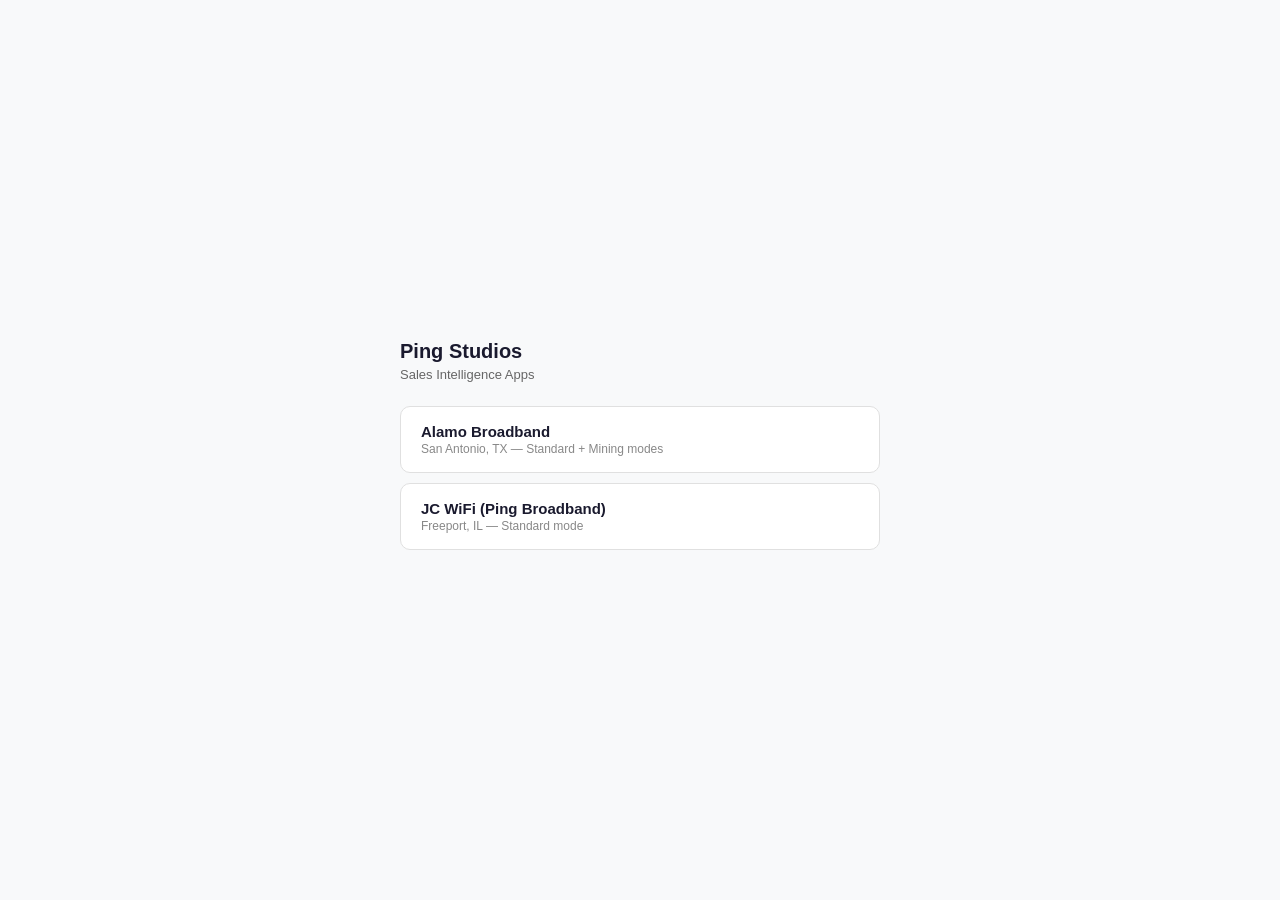
==== commit 5de42129: "Reorganize repo: clean folder structure for multi-client deployment - Move old root files (images, l" ====
--- a/index.html
+++ b/index.html
@@ -1,5112 +1,33 @@
 <!DOCTYPE html>
-<html lang="en" data-theme="cream">
+<html lang="en">
 <head>
 <meta charset="UTF-8">
 <meta name="viewport" content="width=device-width, initial-scale=1.0">
-<title>Alamo Broadband — Sales Intelligence v1.0 Final</title>
+<title>Ping Studios — Sales Intelligence Apps</title>
 <style>
-:root {
-  --bg-primary: #0f1724;
-  --bg-secondary: #1a2332;
-  --bg-card: #1e2a3a;
-  --bg-card-hover: #243447;
-  --bg-input: #162030;
-  --border: #2a3a4e;
-  --border-active: #4a9eff;
-  --text-primary: #e8edf4;
-  --text-secondary: #8899aa;
-  --text-muted: #5a6a7a;
-  --accent: #4a9eff;
-  --accent-hover: #6ab0ff;
-  --accent-dim: rgba(74,158,255,0.15);
-  --success: #34d399;
-  --success-dim: rgba(52,211,153,0.15);
-  --warning: #fbbf24;
-  --warning-dim: rgba(251,191,36,0.15);
-  --danger: #f87171;
-  --danger-dim: rgba(248,113,113,0.15);
-  --purple: #a78bfa;
-  --sidebar-w: 240px;
-  --header-h: 56px;
-  --radius: 8px;
-  --radius-lg: 12px;
-  --shadow: 0 4px 24px rgba(0,0,0,0.3);
-}
-[data-theme="cream"] {
-  --bg-primary: #faf6f0; --bg-secondary: #f5efe6; --bg-card: #fff; --bg-card-hover: #fdf9f3;
-  --bg-input: #faf6f0; --border: #e8ddd0; --border-active: #c49a6c;
-  --text-primary: #3d2e1f; --text-secondary: #7a6a58; --text-muted: #a89882;
-  --accent: #c49a6c; --accent-hover: #d4aa7c; --accent-dim: rgba(196,154,108,0.15);
-  --success: #5a9e6f; --success-dim: rgba(90,158,111,0.12);
-  --warning: #d4a030; --warning-dim: rgba(212,160,48,0.12);
-  --danger: #c45a5a; --danger-dim: rgba(196,90,90,0.12);
-  --purple: #9a7cc4; --shadow: 0 4px 24px rgba(0,0,0,0.08);
-}
-[data-theme="light"] {
-  --bg-primary: #f5f7fa; --bg-secondary: #ffffff; --bg-card: #ffffff; --bg-card-hover: #f0f4f8;
-  --bg-input: #f5f7fa; --border: #e2e8f0; --border-active: #4a9eff;
-  --text-primary: #1a202c; --text-secondary: #4a5568; --text-muted: #a0aec0;
-  --accent: #4a9eff; --accent-hover: #3182ce; --accent-dim: rgba(74,158,255,0.1);
-  --success: #38a169; --success-dim: rgba(56,161,105,0.1);
-  --warning: #d69e2e; --warning-dim: rgba(214,158,46,0.1);
-  --danger: #e53e3e; --danger-dim: rgba(229,62,62,0.1);
-  --purple: #805ad5; --shadow: 0 4px 24px rgba(0,0,0,0.06);
-}
-[data-theme="ocean"] {
-  --bg-primary: #0b1929; --bg-secondary: #0d2137; --bg-card: #112a45; --bg-card-hover: #163755;
-  --bg-input: #0b1929; --border: #1e3a5f;
-  --text-primary: #c9e2f5; --text-secondary: #6b9bc3; --text-muted: #3d6d9e;
-  --accent: #38bdf8; --accent-hover: #7dd3fc; --accent-dim: rgba(56,189,248,0.15);
-  --success: #34d399; --success-dim: rgba(52,211,153,0.15);
-  --warning: #fbbf24; --warning-dim: rgba(251,191,36,0.15);
-  --danger: #f87171; --danger-dim: rgba(248,113,113,0.15);
-  --purple: #a78bfa; --shadow: 0 4px 24px rgba(0,0,0,0.4);
-}
-[data-theme="forest"] {
-  --bg-primary: #0f1a14; --bg-secondary: #162b1e; --bg-card: #1a3324; --bg-card-hover: #1f3d2b;
-  --bg-input: #0f1a14; --border: #2a4e36;
-  --text-primary: #d0e8d8; --text-secondary: #7aab8b; --text-muted: #4a7a5a;
-  --accent: #34d399; --accent-hover: #6ee7b7; --accent-dim: rgba(52,211,153,0.15);
-  --success: #34d399; --success-dim: rgba(52,211,153,0.15);
-  --warning: #fbbf24; --warning-dim: rgba(251,191,36,0.15);
-  --danger: #f87171; --danger-dim: rgba(248,113,113,0.15);
-  --purple: #a78bfa; --shadow: 0 4px 24px rgba(0,0,0,0.4);
-}
-[data-theme="sunset"] {
-  --bg-primary: #1a1018; --bg-secondary: #2a1a25; --bg-card: #332230; --bg-card-hover: #3d2a3a;
-  --bg-input: #1a1018; --border: #4e3348;
-  --text-primary: #f0d8e8; --text-secondary: #b88aa8; --text-muted: #7a5a70;
-  --accent: #f472b6; --accent-hover: #f9a8d4; --accent-dim: rgba(244,114,182,0.15);
-  --success: #34d399; --success-dim: rgba(52,211,153,0.15);
-  --warning: #fbbf24; --warning-dim: rgba(251,191,36,0.15);
-  --danger: #f87171; --danger-dim: rgba(248,113,113,0.15);
-  --purple: #c084fc; --shadow: 0 4px 24px rgba(0,0,0,0.4);
-}
-[data-theme="snow"] {
-  --bg-primary: #f8fafc; --bg-secondary: #ffffff; --bg-card: #ffffff; --bg-card-hover: #f1f5f9;
-  --bg-input: #f8fafc; --border: #e2e8f0;
-  --text-primary: #0f172a; --text-secondary: #475569; --text-muted: #94a3b8;
-  --accent: #6366f1; --accent-hover: #818cf8; --accent-dim: rgba(99,102,241,0.1);
-  --success: #22c55e; --success-dim: rgba(34,197,94,0.1);
-  --warning: #eab308; --warning-dim: rgba(234,179,8,0.1);
-  --danger: #ef4444; --danger-dim: rgba(239,68,68,0.1);
-  --purple: #a855f7; --shadow: 0 4px 24px rgba(0,0,0,0.05);
-}
-[data-theme="mint"] {
-  --bg-primary: #f0faf5; --bg-secondary: #e8f5ee; --bg-card: #ffffff; --bg-card-hover: #f5fdf8;
-  --bg-input: #f0faf5; --border: #c6e8d4;
-  --text-primary: #1a3a2a; --text-secondary: #4a7a5e; --text-muted: #8ab8a0;
-  --accent: #2d9a5e; --accent-hover: #3db874; --accent-dim: rgba(45,154,94,0.12);
-  --success: #2d9a5e; --success-dim: rgba(45,154,94,0.12);
-  --warning: #c4960a; --warning-dim: rgba(196,150,10,0.12);
-  --danger: #c45a5a; --danger-dim: rgba(196,90,90,0.12);
-  --purple: #7a5ec4; --shadow: 0 4px 24px rgba(0,0,0,0.06);
-}
-*, *::before, *::after { box-sizing: border-box; margin: 0; padding: 0; }
-body {
-  font-family: -apple-system, BlinkMacSystemFont, 'Segoe UI', system-ui, sans-serif;
-  background: var(--bg-primary); color: var(--text-primary); line-height: 1.6; overflow-x: hidden;
-}
-#header {
-  position: fixed; top: 0; left: 0; right: 0; z-index: 100;
-  height: var(--header-h); background: var(--bg-secondary);
-  border-bottom: 1px solid var(--border);
-  display: flex; align-items: center; padding: 0 20px; gap: 12px; transition: background .4s;
-}
-#header .logo { font-weight: 700; font-size: 15px; color: var(--accent); white-space: nowrap; }
-#header .breadcrumbs {
-  display: flex; align-items: center; gap: 8px; flex: 1;
-  font-size: 13px; color: var(--text-secondary); overflow-x: auto; white-space: nowrap; scrollbar-width: none;
-}
-#header .breadcrumbs::-webkit-scrollbar { display: none; }
-.crumb { background: var(--bg-card); padding: 3px 10px; border-radius: 20px; font-size: 12px; }
-.crumb.active { background: var(--accent-dim); color: var(--accent); border: 1px solid var(--accent); }
-.score-badge { padding: 4px 14px; border-radius: 20px; font-weight: 700; font-size: 13px; min-width: 80px; text-align: center; }
-.score-low { background: var(--danger-dim); color: var(--danger); }
-.score-mid { background: var(--warning-dim); color: var(--warning); }
-.score-high { background: var(--success-dim); color: var(--success); }
-#objection-btn {
-  background: var(--danger-dim); color: var(--danger); border: 1px solid var(--danger);
-  padding: 6px 14px; border-radius: 20px; cursor: pointer; font-size: 12px;
-  font-weight: 600; white-space: nowrap; transition: all .2s;
-}
-#objection-btn:hover { background: var(--danger); color: #fff; }
-#progress-bar {
-  position: fixed; top: var(--header-h); left: 0; right: 0; height: 3px;
-  background: var(--border); z-index: 99; overflow: hidden;
-}
-#progress-bar .fill {
-  height: 100%; background: linear-gradient(90deg, var(--accent), var(--success));
-  transition: width 0.4s ease; border-radius: 0 2px 2px 0;
-}
-#sidebar {
-  position: fixed; top: var(--header-h); left: 0; bottom: 0;
-  width: var(--sidebar-w); background: var(--bg-secondary);
-  border-right: 1px solid var(--border); padding: 16px 12px;
-  overflow-y: auto; z-index: 90; scrollbar-width: thin; scrollbar-color: var(--border) transparent;
-  transform: translateX(0); transition: transform .3s ease;
-}
-#sidebar.closed { transform: translateX(-100%); }
-#hamburger {
-  background: none; border: 1px solid var(--border); color: var(--text-primary);
-  width: 36px; height: 36px; border-radius: var(--radius); cursor: pointer;
-  display: flex; align-items: center; justify-content: center; font-size: 18px;
-  transition: all .2s; flex-shrink: 0;
-}
-#hamburger:hover { border-color: var(--accent); color: var(--accent); }
-.sidebar-title { font-size: 11px; text-transform: uppercase; letter-spacing: 1.5px; color: var(--text-muted); margin-bottom: 6px; }
-.sidebar-progress { font-size: 13px; color: var(--accent); margin-bottom: 16px; font-weight: 600; }
-.check-item {
-  display: flex; align-items: center; gap: 10px; padding: 8px 10px;
-  border-radius: var(--radius); cursor: pointer; font-size: 13px;
-  color: var(--text-secondary); transition: all .2s; margin-bottom: 2px;
-}
-.check-item:hover { background: var(--bg-card); color: var(--text-primary); }
-.check-item.active { background: var(--accent-dim); color: var(--accent); font-weight: 600; }
-.check-item.completed { color: var(--success); }
-.check-item.skipped { color: var(--text-muted); text-decoration: line-through; }
-.check-icon {
-  width: 20px; height: 20px; border-radius: 50%; border: 2px solid var(--border);
-  display: flex; align-items: center; justify-content: center; flex-shrink: 0;
-  font-size: 13px; transition: all .2s;
-}
-.check-item.completed .check-icon { border-color: var(--success); background: var(--success); color: #fff; }
-.check-item.active .check-icon { border-color: var(--accent); box-shadow: 0 0 8px var(--accent); }
-.check-item.in-progress .check-icon { border-color: var(--warning); background: var(--warning-dim); }
-#main {
-  margin-left: var(--sidebar-w); margin-top: var(--header-h);
-  padding: 24px 32px 120px 32px; max-width: 1200px;
-  transition: margin-left .3s ease;
-}
-#main.sidebar-closed { margin-left: 0; }
-.section {
-  background: var(--bg-card); border: 1px solid var(--border);
-  border-radius: var(--radius-lg); padding: 28px; margin-bottom: 24px;
-  transition: border-color .3s; transform: translateY(0);
-  scroll-margin-top: calc(var(--header-h) + 24px);
-}
-.section.highlight { border-color: var(--accent); box-shadow: 0 0 20px rgba(74,158,255,0.1); }
-.section:hover { transform: translateY(-1px); box-shadow: var(--shadow); }
-.section-label { font-size: 10px; text-transform: uppercase; letter-spacing: 2px; color: var(--accent); margin-bottom: 4px; font-weight: 600; }
-.section-title { font-size: 22px; font-weight: 700; margin-bottom: 18px; letter-spacing: -0.3px; }
-.script-block {
-  background: var(--bg-input); border-left: 3px solid var(--accent);
-  padding: 14px 18px; border-radius: 0 var(--radius) var(--radius) 0;
-  margin: 12px 0; font-size: 14px; line-height: 1.7; color: var(--text-primary);
-}
-.script-block .var { color: var(--accent); font-weight: 600; }
-.script-block .coaching { color: var(--warning); font-size: 12px; font-style: italic; display: block; margin-top: 8px; }
-.coach-note {
-  background: var(--warning-dim); border: 1px solid rgba(251,191,36,0.3);
-  padding: 10px 14px; border-radius: var(--radius); font-size: 12px; color: var(--warning); margin: 12px 0;
-}
-.benefit-check {
-  display: flex; align-items: flex-start; gap: 8px; padding: 8px 10px;
-  border: 1px solid var(--border); border-radius: var(--radius); cursor: pointer;
-  transition: all .2s; font-size: 12px; line-height: 1.4;
-}
-.benefit-check:hover { border-color: var(--success); background: rgba(56,161,105,0.05); }
-.benefit-check.checked { border-color: var(--success); background: rgba(56,161,105,0.1); }
-.benefit-check.checked .benefit-box { background: var(--success); color: #fff; }
-.benefit-check.checked .benefit-hint { color: var(--text-muted); }
-.benefit-box {
-  width: 20px; height: 20px; min-width: 20px; border-radius: 4px;
-  border: 2px solid var(--success); display: flex; align-items: center; justify-content: center;
-  font-size: 12px; font-weight: 700; margin-top: 1px; transition: all .2s;
-}
-.benefit-hint { font-size: 11px; color: var(--text-secondary); font-style: italic; }
-input[type="text"], input[type="number"], input[type="date"], input[type="email"], input[type="tel"] {
-  background: var(--bg-input); border: 1px solid var(--border); color: var(--text-primary);
-  padding: 8px 14px; border-radius: var(--radius); font-size: 14px; outline: none; transition: border .2s; width: 100%;
-}
-input:focus { border-color: var(--accent); }
-input.referral-highlight { border: 2px solid var(--warning) !important; background: rgba(245,158,11,0.1) !important; }
-input.referral-filled { border: 2px solid var(--success) !important; background: rgba(16,185,129,0.12) !important; font-weight: 700; color: var(--success) !important; }
-.input-row { display: flex; gap: 12px; margin: 10px 0; align-items: center; }
-.input-row label { font-size: 13px; color: var(--text-secondary); white-space: nowrap; min-width: 70px; }
-.input-row input { flex: 1; }
-.toggle-group { display: inline-flex; border-radius: var(--radius); overflow: hidden; border: 1px solid var(--border); margin: 8px 0; }
-.toggle-btn {
-  padding: 8px 20px; font-size: 13px; cursor: pointer; border: none;
-  background: var(--bg-input); color: var(--text-secondary); transition: all .2s;
-}
-.toggle-btn.active { background: var(--accent); color: #fff; font-weight: 600; }
-.pill-group { display: flex; flex-wrap: wrap; gap: 8px; margin: 10px 0; }
-.pill {
-  padding: 8px 16px; border-radius: 20px; font-size: 13px; cursor: pointer;
-  background: var(--bg-input); border: 1px solid var(--border); color: var(--text-secondary);
-  transition: all .2s; user-select: none;
-}
-.pill:hover { border-color: var(--accent); color: var(--text-primary); }
-.pill.selected, .pill.active { background: var(--accent); border-color: var(--accent); color: #fff; font-weight: 600; }
-.pill.multi-selected { background: var(--purple); border-color: var(--purple); color: #fff; }
-.score-group { display: flex; gap: 8px; margin: 12px 0; flex-wrap: wrap; scroll-margin-top: calc(var(--header-h) + 16px); }
-.score-btn {
-  width: 48px; height: 48px; border-radius: var(--radius); border: 2px solid var(--border);
-  background: var(--bg-input); color: var(--text-primary); font-size: 18px; font-weight: 700;
-  cursor: pointer; transition: all .2s; display: flex; align-items: center; justify-content: center;
-}
-.score-btn:hover { border-color: var(--accent); transform: scale(1.05); }
-.score-btn.selected { transform: scale(1.1); }
-.score-btn.s-low { border-color: var(--danger); background: var(--danger-dim); color: var(--danger); }
-.score-btn.s-mid { border-color: var(--warning); background: var(--warning-dim); color: var(--warning); }
-.score-btn.s-high { border-color: var(--success); background: var(--success-dim); color: var(--success); }
-/* v4.2: Pain tiles — horizontal wrap */
-.pain-grid {
-  display: flex; flex-wrap: wrap; gap: 6px; margin: 0;
-}
-.pain-tile {
-  background: var(--bg-input); border: 1px solid var(--border); border-radius: var(--radius);
-  padding: 6px 12px; cursor: pointer; transition: all .25s; font-size: 12px; line-height: 1.3;
-}
-.pain-tile:hover { border-color: var(--accent); background: var(--bg-card-hover); }
-.pain-tile { position: relative; }
-.pain-tile.selected { border-color: var(--accent); background: var(--accent-dim); font-weight: 700; box-shadow: 0 0 0 2px var(--accent); color: var(--accent); }
-.pain-badge {
-  position: absolute; top: -7px; right: -7px;
-  display: flex; align-items: center; justify-content: center;
-  width: 20px; height: 20px; border-radius: 50%; background: var(--accent); color: #fff;
-  font-size: 10px; font-weight: 700; line-height: 1; box-shadow: 0 1px 4px rgba(0,0,0,0.3);
-}
-.pain-tile .freq { font-size: 10px; color: var(--text-muted); margin-top: 1px; }
-/* v4.2: Step-by-step pain flow */
-.pain-step { display: none; margin-top: 10px; padding: 10px 14px; border-radius: var(--radius); border: 1px solid var(--border); background: var(--bg-card); animation: slideDown .3s ease; scroll-margin-top: calc(var(--header-h) + 16px); }
-.pain-step.visible { display: block; }
-.pain-step-header { display: flex; align-items: center; gap: 8px; margin-bottom: 2px; }
-.pain-step-num { width: 24px; height: 24px; border-radius: 50%; background: var(--accent); color: #fff; display: flex; align-items: center; justify-content: center; font-size: 12px; font-weight: 700; flex-shrink: 0; }
-.pain-step-title { font-size: 12px; font-weight: 700; text-transform: uppercase; letter-spacing: .6px; color: var(--text-primary); }
-.pain-step-note { font-size: 11px; color: var(--text-muted); margin: 0 0 8px 32px; line-height: 1.4; }
-.pain-empathy-item {
-  background: linear-gradient(135deg, rgba(167,139,250,0.12), rgba(167,139,250,0.04));
-  border-left: 3px solid var(--purple); border-radius: 0 var(--radius) var(--radius) 0; padding: 6px 10px;
-  font-size: 12px; color: var(--text-primary); margin-bottom: 4px;
-}
-.pain-empathy-item .pain-empathy-label {
-  font-size: 10px; font-weight: 700; text-transform: uppercase; letter-spacing: .5px;
-  color: var(--purple); margin-bottom: 2px;
-}
-.pain-probe-more {
-  font-size: 12px; color: var(--text-secondary); font-style: italic;
-  padding: 4px 10px; border-left: 3px solid var(--purple); margin-top: 4px;
-}
-/* v4.2: Sub-options as compact pills, multi-select */
-.pain-sub-group { margin-bottom: 6px; }
-.pain-sub-group-label { font-size: 10px; font-weight: 600; color: var(--text-muted); margin-bottom: 4px; text-transform: uppercase; letter-spacing: .5px; }
-.pain-sub-options { display: none; }
-.pain-sub-options.open { display: flex; flex-wrap: wrap; gap: 5px; }
-.sub-option {
-  padding: 4px 10px; border-radius: 20px; cursor: pointer; font-size: 11px;
-  border: 1px solid var(--border); transition: all .2s; color: var(--text-secondary);
-  background: var(--bg-input); white-space: nowrap;
-}
-.sub-option:hover { background: var(--bg-card-hover); color: var(--text-primary); border-color: var(--accent); }
-.sub-option.selected { background: var(--accent-dim); border-color: var(--accent); color: var(--accent); font-weight: 600; box-shadow: 0 0 0 1px var(--accent); }
-.sub-option .quote { display: none; }
-/* v4.2: Deepener + quantifiers side by side inside step 3 */
-.pain-step3-grid { display: grid; grid-template-columns: 1fr auto; gap: 12px; align-items: start; }
-.pain-step3-grid .deepener-col { min-width: 0; }
-.pain-step3-grid .quant-col { min-width: 140px; }
-/* SPLIT LAYOUT for pain + quantifiers side by side */
-.split { display: grid; grid-template-columns: 65fr 35fr; gap: 20px; }
-.empathy-panel {
-  background: var(--bg-input); border: 1px solid var(--border); border-radius: var(--radius);
-  padding: 16px; position: sticky; top: calc(var(--header-h) + 24px); align-self: start;
-}
-.empathy-panel h3 { font-size: 14px; margin-bottom: 12px; color: var(--purple); }
-.empathy-item {
-  padding: 8px 12px; font-size: 13px; border-radius: var(--radius); cursor: pointer;
-  transition: background .2s; color: var(--text-secondary); margin-bottom: 4px;
-}
-.empathy-item:hover { background: var(--bg-card-hover); color: var(--text-primary); }
-.empathy-item .when { font-size: 11px; color: var(--text-muted); display: block; }
-.q-card {
-  background: var(--bg-input); border: 1px solid var(--border); border-radius: var(--radius);
-  padding: 16px; margin-bottom: 12px; transition: border-color .2s;
-}
-.q-card.answered { border-color: var(--success); }
-.q-card .q-num { font-size: 11px; color: var(--accent); font-weight: 700; }
-.q-card .q-script { font-size: 13px; color: var(--text-secondary); font-style: italic; margin-bottom: 10px; }
-.benefit-card {
-  background: var(--bg-input); border: 1px solid var(--accent); border-radius: var(--radius);
-  padding: 16px; margin-bottom: 12px;
-}
-.benefit-card.secondary { border-color: var(--border); opacity: 0.7; }
-.benefit-card .benefit-title { font-size: 14px; font-weight: 700; color: var(--accent); margin-bottom: 6px; }
-.plan-grid { display: grid; grid-template-columns: repeat(3,1fr); gap: 12px; margin: 12px 0; }
-.plan-card {
-  background: var(--bg-input); border: 2px solid var(--border); border-radius: var(--radius-lg);
-  padding: 20px; text-align: center; cursor: pointer; transition: all .25s;
-}
-.plan-card:hover { border-color: var(--accent); }
-.plan-card.selected { border-color: var(--accent); background: var(--accent-dim); }
-.plan-card.recommended { position: relative; }
-.plan-card.recommended::after {
-  content: 'RECOMMENDED'; position: absolute; top: -10px; left: 50%; transform: translateX(-50%);
-  background: var(--accent); color: #fff; font-size: 10px; padding: 2px 10px;
-  border-radius: 10px; font-weight: 700; letter-spacing: 1px;
-}
-.plan-card .plan-name { font-size: 16px; font-weight: 700; }
-.plan-card .plan-tagline { font-size: 12px; color: var(--success); font-weight: 600; margin: 4px 0; text-transform: uppercase; letter-spacing: 0.5px; }
-.plan-card .plan-price { font-size: 28px; font-weight: 700; color: var(--accent); }
-.plan-card .plan-price span { font-size: 14px; font-weight: 400; color: var(--text-secondary); }
-.roi-box {
-  background: var(--success-dim); border: 1px solid var(--success);
-  border-radius: var(--radius-lg); padding: 20px; text-align: center; margin: 16px 0;
-}
-.roi-big { font-size: 36px; font-weight: 700; color: var(--success); }
-.roi-sub { font-size: 14px; color: var(--text-secondary); margin-top: 4px; }
-.response-group { display: flex; gap: 8px; margin: 12px 0; }
-.resp-btn {
-  padding: 10px 20px; border-radius: var(--radius); cursor: pointer; font-size: 13px;
-  border: 1px solid var(--border); background: var(--bg-input); color: var(--text-secondary);
-  transition: all .2s; font-weight: 500;
-}
-.resp-btn:hover { border-color: var(--accent); color: var(--text-primary); }
-.resp-btn.positive { border-color: var(--success); color: var(--success); }
-.resp-btn.positive:hover { background: var(--success); color: #fff; }
-.resp-btn.neutral { border-color: var(--warning); color: var(--warning); }
-.resp-btn.objection { border-color: var(--danger); color: var(--danger); }
-.resp-btn.selected { font-weight: 700; }
-.resp-btn.positive.selected { background: var(--success); color: #fff; }
-.resp-btn.neutral.selected { background: var(--warning); color: #000; }
-.resp-btn.objection.selected { background: var(--danger); color: #fff; }
-#objection-overlay {
-  position: fixed; top: 0; right: -480px; bottom: 0; width: 480px; z-index: 200;
-  background: var(--bg-secondary); border-left: 1px solid var(--border);
-  box-shadow: -10px 0 40px rgba(0,0,0,0.5); transition: right .35s ease;
-  display: flex; flex-direction: column;
-}
-#objection-overlay.open { right: 0; }
-#objection-overlay .panel-header {
-  padding: 16px 20px; border-bottom: 1px solid var(--border);
-  display: flex; justify-content: space-between; align-items: center;
-}
-#objection-overlay .panel-header h2 { font-size: 16px; color: var(--danger); }
-.panel-close {
-  background: none; border: 1px solid var(--border); color: var(--text-secondary);
-  width: 32px; height: 32px; border-radius: 50%; cursor: pointer; font-size: 16px;
-  display: flex; align-items: center; justify-content: center; transition: all .2s;
-}
-.panel-close:hover { border-color: var(--danger); color: var(--danger); }
-#objection-overlay .panel-body { flex: 1; overflow-y: auto; padding: 16px 20px; }
-.obj-tile {
-  padding: 12px 16px; border: 1px solid var(--border); border-radius: var(--radius);
-  cursor: pointer; margin-bottom: 8px; font-size: 13px; color: var(--text-secondary); transition: all .2s;
-}
-.obj-tile:hover { border-color: var(--danger); color: var(--text-primary); background: var(--bg-card); }
-.obj-tile.active { border-color: var(--danger); background: var(--danger-dim); color: var(--danger); }
-.obj-detail { display: none; padding: 16px 0; }
-.obj-detail.open { display: block; animation: slideDown .3s ease; }
-.obj-step { margin-bottom: 14px; }
-.obj-step-label { font-size: 11px; text-transform: uppercase; letter-spacing: 1px; font-weight: 700; margin-bottom: 4px; }
-.obj-step-label.validate { color: var(--accent); }
-.obj-step-label.isolate { color: var(--warning); }
-.obj-step-label.reframe { color: var(--success); }
-.obj-step-label.reclose { color: var(--purple); }
-#competitor-overlay {
-  position: fixed; top: 0; right: -520px; bottom: 0; width: 520px; z-index: 200;
-  background: var(--bg-secondary); border-left: 1px solid var(--border);
-  box-shadow: -10px 0 40px rgba(0,0,0,0.5); transition: right .35s ease;
-  display: flex; flex-direction: column;
-}
-#competitor-overlay.open { right: 0; }
-#competitor-overlay .panel-header {
-  padding: 16px 20px; border-bottom: 1px solid var(--border);
-  display: flex; justify-content: space-between; align-items: center;
-}
-#competitor-overlay .panel-header h2 { font-size: 16px; color: var(--warning); }
-.comp-table { width: 100%; border-collapse: collapse; font-size: 12px; margin: 12px 0; }
-.comp-table th { text-align: left; padding: 8px; border-bottom: 1px solid var(--border); color: var(--text-muted); font-size: 11px; text-transform: uppercase; }
-.comp-table td { padding: 8px; border-bottom: 1px solid var(--border); color: var(--text-secondary); }
-.comp-table td:last-child { color: var(--success); }
-#backdrop {
-  position: fixed; top: 0; left: 0; right: 0; bottom: 0; z-index: 150;
-  background: rgba(0,0,0,0.5); opacity: 0; pointer-events: none; transition: opacity .3s;
-}
-#backdrop.open { opacity: 1; pointer-events: auto; }
-.next-btn {
-  display: inline-flex; align-items: center; gap: 6px; margin-top: 16px;
-  padding: 10px 24px; background: var(--accent); color: #fff; border: none;
-  border-radius: var(--radius); cursor: pointer; font-size: 13px; font-weight: 600; transition: background .2s;
-}
-.next-btn:hover { background: var(--accent-hover); }
-@keyframes slideDown { from { opacity: 0; transform: translateY(-8px); } to { opacity: 1; transform: translateY(0); } }
-@keyframes flash { 0%,100% { border-color: var(--border); } 50% { border-color: var(--accent); box-shadow: 0 0 16px rgba(74,158,255,0.2); } }
-.flash-update { animation: flash .6s ease; }
-.form-grid { display: grid; grid-template-columns: 1fr 1fr; gap: 12px; }
-.form-group { margin-bottom: 12px; }
-.form-group label { display: block; font-size: 12px; color: var(--text-muted); margin-bottom: 4px; }
-.summary-list { list-style: none; }
-.summary-list li { padding: 6px 0; border-bottom: 1px solid var(--border); font-size: 14px; display: flex; gap: 10px; }
-.summary-list li .lbl { color: var(--text-muted); min-width: 120px; font-size: 12px; }
-.complete-btn {
-  display: block; width: 100%; padding: 16px; margin-top: 20px;
-  background: var(--success); color: #fff; border: none; border-radius: var(--radius-lg);
-  font-size: 16px; font-weight: 700; cursor: pointer; transition: background .2s;
-}
-.complete-btn:hover { background: #2fbc87; }
-.hidden { display: none !important; }
-#competitor-btn {
-  position: fixed; bottom: 20px; right: 20px; z-index: 80;
-  background: var(--warning); color: #000; border: none; padding: 10px 18px;
-  border-radius: 24px; font-size: 13px; font-weight: 700; cursor: pointer;
-  box-shadow: var(--shadow); transition: transform .2s;
-}
-#competitor-btn:hover { transform: scale(1.05); }
-#competitor-btn.hidden { display: none; }
-.section.active-section { border-color: var(--accent); box-shadow: 0 0 16px rgba(74,158,255,0.08); }
-select.form-select, .form-group select {
-  background: var(--bg-input); border: 1px solid var(--border); color: var(--text-primary);
-  padding: 8px 14px; border-radius: var(--radius); font-size: 14px; width: 100%;
-  outline: none; cursor: pointer; transition: border .2s; -webkit-appearance: none; appearance: none;
-  background-image: url("data:image/svg+xml,%3Csvg xmlns='http://www.w3.org/2000/svg' width='12' height='12' viewBox='0 0 12 12'%3E%3Cpath fill='%236b7280' d='M6 8L1 3h10z'/%3E%3C/svg%3E");
-  background-repeat: no-repeat; background-position: right 12px center;
-}
-select.form-select:focus, .form-group select:focus { border-color: var(--accent); }
-select.form-select option, .form-group select option { background: var(--bg-card); color: var(--text-primary); }
-textarea {
-  background: var(--bg-input); border: 1px solid var(--border); color: var(--text-primary);
-  padding: 8px 14px; border-radius: var(--radius); font-size: 14px; width: 100%;
-  outline: none; transition: border .2s; resize: vertical; min-height: 80px; font-family: inherit; line-height: 1.6;
-}
-textarea:focus { border-color: var(--accent); }
-.cal-wrapper {
-  background: var(--bg-input); border: 1px solid var(--border); border-radius: var(--radius-lg); padding: 16px; margin: 12px 0;
-}
-.cal-header { display: flex; align-items: center; justify-content: space-between; margin-bottom: 12px; }
-.cal-nav {
-  background: var(--bg-card); border: 1px solid var(--border); color: var(--text-primary);
-  width: 32px; height: 32px; border-radius: 50%; cursor: pointer; font-size: 16px;
-  display: flex; align-items: center; justify-content: center; transition: all .2s;
-}
-.cal-nav:hover { border-color: var(--accent); color: var(--accent); }
-.cal-month-label { font-size: 15px; font-weight: 700; }
-.cal-dow {
-  display: grid; grid-template-columns: repeat(7,1fr); text-align: center;
-  font-size: 11px; color: var(--text-muted); font-weight: 600; margin-bottom: 4px;
-}
-.cal-days { display: grid; grid-template-columns: repeat(7,1fr); gap: 2px; }
-.cal-day {
-  padding: 8px 4px; text-align: center; cursor: pointer; border-radius: var(--radius);
-  font-size: 13px; transition: all .15s; position: relative;
-}
-.cal-day:hover { background: var(--bg-card-hover); }
-.cal-day.selected { background: var(--accent); color: #fff; font-weight: 700; }
-.cal-day.today { border: 1px solid var(--accent); }
-.cal-day.has-events::after {
-  content: ''; position: absolute; bottom: 2px; left: 50%; transform: translateX(-50%);
-  width: 5px; height: 5px; border-radius: 50%; background: var(--warning);
-}
-.cal-day.empty { visibility: hidden; cursor: default; }
-.cal-day.past { opacity: 0.3; cursor: default; }
-.cal-info { padding: 8px 12px; background: var(--bg-card); border-radius: var(--radius); margin-top: 8px; font-size: 13px; color: var(--text-secondary); }
-.cal-event-item { padding: 6px 10px; background: var(--bg-card); border-radius: var(--radius); margin-bottom: 4px; font-size: 12px; border-left: 3px solid var(--warning); }
-/* v4.2: Quantifier buttons */
-.quantifier-row {
-  display: flex; flex-direction: column; gap: 4px;
-}
-.quantifier-btn {
-  padding: 6px 10px; border-radius: var(--radius); cursor: pointer; font-size: 11px;
-  border: 1px solid var(--border); background: var(--bg-input); color: var(--text-secondary);
-  transition: all .2s; font-weight: 500; line-height: 1.3; text-align: left;
-}
-.quantifier-btn:hover { border-color: var(--accent); color: var(--text-primary); background: var(--bg-card-hover); }
-.quantifier-btn.active { border-color: var(--accent); background: var(--accent-dim); color: var(--accent); }
-.quantifier-btn .q-stat { font-size: 10px; color: var(--success); display: inline; margin-left: 6px; }
-/* v4.0: Confidence gate */
-.confidence-gate { background: var(--bg-input); border: 1px solid var(--border); border-radius: var(--radius); padding: 16px; margin: 16px 0; }
-.confidence-check {
-  display: flex; align-items: center; gap: 10px; padding: 8px 0; font-size: 13px;
-  color: var(--text-secondary); cursor: pointer; transition: color .2s;
-}
-.confidence-check.checked { color: var(--success); }
-.confidence-check .conf-box {
-  width: 22px; height: 22px; border: 2px solid var(--border); border-radius: 4px;
-  display: flex; align-items: center; justify-content: center; font-size: 14px;
-  transition: all .2s; flex-shrink: 0;
-}
-.confidence-check.checked .conf-box { border-color: var(--success); background: var(--success); color: #fff; }
-.schedule-locked {
-  opacity: 0.4; pointer-events: none; position: relative;
-}
-.schedule-locked::before {
-  content: 'Complete confidence checklist to unlock scheduling';
-  position: absolute; top: 50%; left: 50%; transform: translate(-50%,-50%);
-  background: var(--bg-card); padding: 12px 24px; border-radius: var(--radius);
-  border: 1px solid var(--warning); color: var(--warning); font-size: 13px;
-  font-weight: 600; z-index: 10; white-space: nowrap;
-}
-/* v4.8: Mode buttons */
-.mode-btn {
-  padding: 3px 8px; border-radius: calc(var(--radius) - 2px); font-size: 11px; cursor: pointer;
-  color: var(--text-muted); transition: all .2s; font-weight: 500; white-space: nowrap;
-}
-.mode-btn:hover { color: var(--text-primary); }
-.mode-btn.active { background: var(--accent); color: #fff; }
-/* v4.8.2: Gear settings panel */
-#gear-btn { background: none; border: 1px solid var(--border); color: var(--text-secondary); width: 36px; height: 36px; border-radius: var(--radius); cursor: pointer; font-size: 18px; display: flex; align-items: center; justify-content: center; transition: all .2s; flex-shrink: 0; }
-#gear-btn:hover { border-color: var(--accent); color: var(--accent); }
-#gear-btn.active { border-color: var(--accent); color: var(--accent); background: var(--accent-dim); }
-#settings-panel {
-  position: fixed; top: var(--header-h); right: 0; width: 300px;
-  background: var(--bg-secondary); border-left: 1px solid var(--border); border-bottom: 1px solid var(--border);
-  border-radius: 0 0 0 var(--radius-lg); padding: 20px 16px; z-index: 95;
-  transform: translateX(100%); transition: transform .3s ease;
-  max-height: calc(100vh - var(--header-h)); overflow-y: auto;
-  box-shadow: -4px 4px 20px rgba(0,0,0,0.2);
-}
-#settings-panel.open { transform: translateX(0); }
-.settings-section { margin-bottom: 18px; }
-.settings-section:last-child { margin-bottom: 0; }
-.settings-label { font-size: 10px; font-weight: 700; text-transform: uppercase; letter-spacing: 1px; color: var(--text-muted); margin-bottom: 8px; }
-.settings-row { display: flex; align-items: center; gap: 8px; margin-bottom: 8px; }
-.settings-row label { font-size: 12px; color: var(--text-secondary); min-width: 90px; }
-.settings-row input[type="range"] { flex: 1; accent-color: var(--accent); cursor: pointer; }
-.settings-row .range-val { font-size: 11px; color: var(--accent); font-weight: 600; min-width: 32px; text-align: right; }
-.theme-grid { display: grid; grid-template-columns: repeat(4, 1fr); gap: 4px; }
-.theme-swatch { padding: 6px 4px; border-radius: var(--radius); border: 2px solid var(--border); cursor: pointer; font-size: 10px; text-align: center; font-weight: 600; transition: all .2s; }
-.theme-swatch:hover { border-color: var(--accent); }
-.theme-swatch.active { border-color: var(--accent); box-shadow: 0 0 0 1px var(--accent); }
-.settings-btn { background: var(--bg-input); border: 1px solid var(--border); color: var(--text-secondary); padding: 6px 10px; border-radius: var(--radius); cursor: pointer; font-size: 11px; transition: all .2s; }
-.settings-btn:hover { border-color: var(--accent); color: var(--accent); }
-.settings-btn.active { background: var(--accent-dim); border-color: var(--accent); color: var(--accent); }
-.settings-btn.danger { color: var(--danger); border-color: var(--danger); }
-.settings-btn.danger:hover { background: var(--danger-dim); }
-.settings-color-row { display: flex; align-items: center; gap: 8px; margin-bottom: 6px; }
-.settings-color-row label { font-size: 12px; color: var(--text-secondary); min-width: 90px; }
-.settings-color-row input[type="color"] { width: 32px; height: 24px; border: 1px solid var(--border); border-radius: 4px; cursor: pointer; background: none; padding: 0; }
-.settings-color-row button { font-size: 10px; color: var(--text-muted); background: none; border: none; cursor: pointer; text-decoration: underline; }
-.settings-color-row button:hover { color: var(--accent); }
-/* v4.8: Background image */
-.bg-overlay {
-  position: fixed; top: 0; left: 0; right: 0; bottom: 0; z-index: -1;
-  background-size: cover; background-position: center; background-repeat: no-repeat;
-  opacity: 0.15;
-}
-.bg-overlay.tile { background-size: auto; background-repeat: repeat; }
-/* v4.9: Usage pill badges */
-.pill-badge {
-  display: inline-flex; align-items: center; justify-content: center;
-  width: 16px; height: 16px; border-radius: 50%; background: var(--accent); color: #fff;
-  font-size: 9px; font-weight: 700; margin-left: 6px; flex-shrink: 0; line-height: 1;
-}
-/* v4.9: Recommended sub-options */
-.sub-option.recommended { border-color: var(--warning); color: var(--warning); }
-.deepener-pill { font-size: 10px !important; padding: 4px 10px !important; white-space: nowrap; }
-/* v4.8: Objection tiles collapse */
-.obj-tile.collapsed { display: none; }
-/* Mode system */
-.mode-mining .standard-only { display: none !important; }
-.mode-standard .mining-only { display: none !important; }
-/* Mining mode badge */
-.mode-badge {
-  display: none; padding: 2px 8px; border-radius: 10px; font-size: 10px; font-weight: 700;
-  letter-spacing: 1px; text-transform: uppercase; margin-left: 6px; white-space: nowrap;
-}
-.mode-mining .mode-badge { display: inline-block; background: var(--warning-dim); color: var(--warning); border: 1px solid var(--warning); }
-/* Mining interest gauge */
-.interest-pill {
-  padding: 10px 20px; border-radius: var(--radius); cursor: pointer; font-size: 13px;
-  border: 2px solid var(--border); background: var(--bg-input); color: var(--text-secondary);
-  transition: all .2s; font-weight: 600; text-align: center; flex: 1;
-}
-.interest-pill:hover { border-color: var(--accent); color: var(--text-primary); }
-.interest-pill.selected { border-color: var(--accent); background: var(--accent-dim); color: var(--accent); }
-.interest-pill.interested { border-color: var(--success); }
-.interest-pill.interested.selected { background: var(--success-dim); color: var(--success); border-color: var(--success); }
-.interest-pill.mildly { border-color: var(--warning); }
-.interest-pill.mildly.selected { background: var(--warning-dim); color: var(--warning); border-color: var(--warning); }
-.interest-pill.not-interested { border-color: var(--danger); }
-.interest-pill.not-interested.selected { background: var(--danger-dim); color: var(--danger); border-color: var(--danger); }
-/* Mining quick pitch card */
-.quick-pitch-item {
-  display: flex; align-items: flex-start; gap: 10px; padding: 10px 12px;
-  border: 1px solid var(--border); border-radius: var(--radius); margin-bottom: 6px;
-  font-size: 13px; color: var(--text-secondary); line-height: 1.5;
-}
-.quick-pitch-num {
-  width: 24px; height: 24px; border-radius: 50%; background: var(--accent); color: #fff;
-  display: flex; align-items: center; justify-content: center; font-size: 12px;
-  font-weight: 700; flex-shrink: 0;
-}
-/* Mining coach note variant */
-.mining-coach-note {
-  background: linear-gradient(135deg, rgba(251,191,36,0.12), rgba(251,191,36,0.04));
-  border: 1px solid rgba(251,191,36,0.3); border-left: 3px solid var(--warning);
-  padding: 10px 14px; border-radius: 0 var(--radius) var(--radius) 0;
-  font-size: 12px; color: var(--warning); margin: 12px 0;
-}
-/* v1.0 Final: Provider classification badge */
-.provider-badge {
-  display: inline-block; padding: 2px 8px; border-radius: 10px;
-  font-size: 10px; font-weight: 700; letter-spacing: .5px;
-  color: #fff; margin-right: 6px;
-}
-/* v1.0 Final: Schedule type cards */
-#sched-install-btn.selected, #sched-survey-btn.selected {
-  border-color: var(--accent); background: var(--accent-dim);
-}
-@media (max-width:1024px) {
-  .split { grid-template-columns: 1fr; }
-  .plan-grid { grid-template-columns: 1fr; }
-  .pain-step3-grid { grid-template-columns: 1fr; }
-  #objection-overlay, #competitor-overlay, #tech-overlay { width: 100%; right: -100%; }
-}
+  * { margin:0; padding:0; box-sizing:border-box; }
+  body { font-family:-apple-system,BlinkMacSystemFont,'Segoe UI',Roboto,sans-serif; background:#f8f9fa; color:#1a1a2e; min-height:100vh; display:flex; align-items:center; justify-content:center; }
+  .container { max-width:480px; width:90%; }
+  h1 { font-size:20px; font-weight:700; margin-bottom:4px; }
+  .subtitle { font-size:13px; color:#666; margin-bottom:24px; }
+  .card { display:block; padding:16px 20px; background:#fff; border:1px solid #e0e0e0; border-radius:10px; margin-bottom:10px; text-decoration:none; color:inherit; transition:border-color .2s, box-shadow .2s; }
+  .card:hover { border-color:#4a9eff; box-shadow:0 2px 8px rgba(74,158,255,0.15); }
+  .card-name { font-size:15px; font-weight:600; }
+  .card-detail { font-size:12px; color:#888; margin-top:2px; }
 </style>
 </head>
 <body>
-<!-- HEADER -->
-<div id="header">
-  <button id="hamburger" onclick="toggleSidebar()">&#9776;</button>
-  <div class="logo">ALAMO BROADBAND<span class="mode-badge" id="mode-badge">MINING</span></div>
-  <div class="breadcrumbs" id="breadcrumbs">
-    <span class="crumb" id="bc-name">Lead Name</span>
-    <span class="crumb" id="bc-address">Address</span>
-    <span class="crumb" id="bc-provider">Provider</span>
-    <span class="crumb" id="bc-score">Score: —</span>
-    <span class="crumb" id="bc-pain">Pain: —</span>
-    <span class="crumb" id="bc-priority">Priority: —</span>
-  </div>
-  <div style="display:flex;gap:8px;align-items:center;margin-left:auto">
-    <select id="team-member-select" onchange="updateState('team_member',this.value)" style="background:var(--bg-input);color:var(--text-primary);border:1px solid var(--border);border-radius:var(--radius);padding:4px 8px;font-size:12px;cursor:pointer">
-      <option value="">Rep</option>
-      <option value="Paul Gonzales">Paul G.</option>
-      <option value="Aaron Lim">Aaron L.</option>
-      <option value="Mario Gan Jr">Mario G.</option>
-      <option value="Rose Carbon">Rose C.</option>
-    </select>
-    <div style="display:flex;gap:2px;background:var(--bg-input);border:1px solid var(--border);border-radius:var(--radius);padding:2px" id="mode-btns">
-      <div class="mode-btn active" onclick="setModeBtn(this,'standard')">Standard</div>
-      <div class="mode-btn" onclick="setModeBtn(this,'mining')">Mining</div>
-    </div>
-  </div>
-  <button id="objection-btn" onclick="openObjectionPanel()">Handle Objection</button>
-  <button id="tech-explainer-btn" onclick="openTechExplainer()" title="Technology Explainer" style="background:var(--purple);color:#fff;border:none;border-radius:var(--radius);padding:6px 12px;font-size:12px;cursor:pointer;font-weight:600;white-space:nowrap">Tech Explainer</button>
-  <button id="gear-btn" onclick="toggleSettings()" title="Settings">&#9881;</button>
+<div class="container">
+  <h1>Ping Studios</h1>
+  <p class="subtitle">Sales Intelligence Apps</p>
+  <a href="alamo/" class="card">
+    <div class="card-name">Alamo Broadband</div>
+    <div class="card-detail">San Antonio, TX — Standard + Mining modes</div>
+  </a>
+  <a href="jcwifi/" class="card">
+    <div class="card-name">JC WiFi (Ping Broadband)</div>
+    <div class="card-detail">Freeport, IL — Standard mode</div>
+  </a>
 </div>
-<div id="progress-bar"><div class="fill" id="progress-fill" style="width:0%"></div></div>
-
-<!-- SIDEBAR -->
-<div id="sidebar">
-  <div class="sidebar-title">Call Progress</div>
-  <div class="sidebar-progress" id="progress-text">0 / 13 complete</div>
-  <div id="checklist"></div>
-</div>
-
-<!-- SETTINGS PANEL -->
-<div id="settings-panel">
-  <div class="settings-section">
-    <div class="settings-label">Theme</div>
-    <div class="theme-grid" id="theme-grid">
-      <div class="theme-swatch" data-theme="cream" onclick="setThemeFromPanel('cream')" style="background:#faf6f0;color:#5a4a3a;border-color:#e8ddd0">Cream</div>
-      <div class="theme-swatch" data-theme="snow" onclick="setThemeFromPanel('snow')" style="background:#f5f7fa;color:#334155;border-color:#e2e8f0">Snow</div>
-      <div class="theme-swatch" data-theme="light" onclick="setThemeFromPanel('light')" style="background:#f8fafc;color:#334155;border-color:#e2e8f0">Light</div>
-      <div class="theme-swatch" data-theme="mint" onclick="setThemeFromPanel('mint')" style="background:#f0faf5;color:#1a4a30;border-color:#c6e8d4">Mint</div>
-      <div class="theme-swatch" data-theme="dark" onclick="setThemeFromPanel('dark')" style="background:#0f1724;color:#e8edf4;border-color:#2a3a4e">Dark</div>
-      <div class="theme-swatch" data-theme="ocean" onclick="setThemeFromPanel('ocean')" style="background:#0b1929;color:#c8ddf0;border-color:#1e3a5f">Ocean</div>
-      <div class="theme-swatch" data-theme="forest" onclick="setThemeFromPanel('forest')" style="background:#0f1a14;color:#c8e8d4;border-color:#2a4e36">Forest</div>
-      <div class="theme-swatch" data-theme="sunset" onclick="setThemeFromPanel('sunset')" style="background:#1a1018;color:#e8c8df;border-color:#4e3348">Sunset</div>
-    </div>
-  </div>
-
-  <div class="settings-section">
-    <div class="settings-label">Custom Colors</div>
-    <div class="settings-color-row">
-      <label>Accent</label>
-      <input type="color" id="color-accent" value="#4a9eff" onchange="setCustomColor('accent', this.value)">
-      <button onclick="resetColor('accent')">reset</button>
-    </div>
-    <div class="settings-color-row">
-      <label>Background</label>
-      <input type="color" id="color-bg" value="#faf6f0" onchange="setCustomColor('bg', this.value)">
-      <button onclick="resetColor('bg')">reset</button>
-    </div>
-    <div class="settings-color-row">
-      <label>Cards</label>
-      <input type="color" id="color-card" value="#ffffff" onchange="setCustomColor('card', this.value)">
-      <button onclick="resetColor('card')">reset</button>
-    </div>
-    <div class="settings-color-row">
-      <label>Text</label>
-      <input type="color" id="color-text" value="#3a3028" onchange="setCustomColor('text', this.value)">
-      <button onclick="resetColor('text')">reset</button>
-    </div>
-  </div>
-
-  <div class="settings-section">
-    <div class="settings-label">Background Image</div>
-    <div style="display:flex;gap:4px;margin-bottom:8px;flex-wrap:wrap">
-      <button class="settings-btn" onclick="uploadBgImage()">Upload Image</button>
-      <button class="settings-btn bg-mode-btn" onclick="setBgMode('stretch')">Stretch</button>
-      <button class="settings-btn bg-mode-btn" onclick="setBgMode('tile')">Tile</button>
-      <button class="settings-btn danger" onclick="removeBgImage()">Remove</button>
-    </div>
-    <div class="settings-row">
-      <label>BG Opacity</label>
-      <input type="range" id="bg-opacity-slider" min="0" max="100" value="15" oninput="setBgOpacity(this.value)">
-      <span class="range-val" id="bg-opacity-val">15%</span>
-    </div>
-  </div>
-
-  <div class="settings-section">
-    <div class="settings-label">Section Transparency</div>
-    <div class="settings-row">
-      <label>Card Opacity</label>
-      <input type="range" id="card-opacity-slider" min="20" max="100" value="100" oninput="setCardOpacity(this.value)">
-      <span class="range-val" id="card-opacity-val">100%</span>
-    </div>
-    <p style="font-size:10px;color:var(--text-muted);margin:0">Lower opacity lets the background image show through sections</p>
-  </div>
-
-  <div class="settings-section" style="border-top:1px solid var(--border);padding-top:12px">
-    <div style="display:flex;gap:8px">
-      <button class="settings-btn" onclick="saveAllSettings()" style="flex:1;background:var(--accent);color:#fff;border-color:var(--accent);font-weight:600">Save Settings</button>
-      <button class="settings-btn danger" onclick="resetAllSettings()">Reset All</button>
-    </div>
-    <p id="settings-saved-msg" style="font-size:11px;color:var(--success);text-align:center;margin:6px 0 0 0;display:none">Settings saved!</p>
-  </div>
-</div>
-
-
-<!-- MAIN CONTENT -->
-<div id="main">
-
-<!-- ==================== SECTION 1: OPENING + USAGE + SCORE ==================== -->
-<div class="section" id="sec-opening" data-check="opening">
-  <div class="section-label">Section 1</div>
-  <div class="section-title">Opening + Usage + Score</div>
-
-  <div class="toggle-group" id="call-type-toggle">
-    <div class="toggle-btn active" data-val="outbound" onclick="setCallType('outbound')">Outbound</div>
-    <div class="toggle-btn" data-val="inbound" onclick="setCallType('inbound')">Inbound</div>
-  </div>
-
-
-  <!-- Session Manager -->
-  <div style="display:flex;align-items:center;gap:8px;margin-bottom:12px;padding:8px 12px;background:var(--bg-input);border:1px solid var(--border);border-radius:var(--radius)">
-    <button class="pill active" onclick="newCall()" style="cursor:pointer;white-space:nowrap">New Call</button>
-    <div id="session-manager" style="flex:1;display:flex;align-items:center"></div>
-  </div>
-
-  <div class="form-grid">
-    <div class="input-row" style="margin:0">
-      <label>Name</label>
-      <input type="text" id="inp-name" placeholder="First name" oninput="updateState('lead_name',this.value)">
-    </div>
-    <div class="input-row" style="margin:0">
-      <label>Phone</label>
-      <input type="tel" id="inp-phone" placeholder="Phone" oninput="updateState('lead_phone',this.value)">
-    </div>
-    <div class="input-row" style="margin:0">
-      <label>Email</label>
-      <input type="email" id="inp-email" placeholder="Email" oninput="updateState('lead_email',this.value)">
-    </div>
-    <div class="input-row" style="margin:0">
-      <label>Address</label>
-      <input type="text" id="inp-address" placeholder="Street address" oninput="updateState('lead_address',this.value)">
-    </div>
-    <div class="input-row" style="margin:0">
-      <label>City</label>
-      <input type="text" id="inp-city" placeholder="City" oninput="updateState('lead_city',this.value)">
-    </div>
-    <div class="input-row" style="margin:0">
-      <label>State</label>
-      <input type="text" id="inp-state" value="TX" oninput="updateState('lead_state',this.value)">
-    </div>
-    <div class="input-row" style="margin:0">
-      <label>ZIP</label>
-      <input type="text" id="inp-zip" placeholder="ZIP" oninput="updateState('lead_zip',this.value)">
-    </div>
-    <div style="display:flex;align-items:end">
-      <button class="next-btn" style="margin:0;width:100%" onclick="checkServiceability()">Check Serviceability</button>
-    </div>
-  </div>
-  <div id="serviceability-result" class="hidden" style="margin-top:10px;padding:10px 14px;border-radius:var(--radius);font-size:13px;font-weight:600"></div>
-
-  <div style="margin-top:12px">
-    <div class="section-label">Lead Source <span style="font-weight:400;text-transform:none;letter-spacing:0;font-size:11px;color:var(--text-muted)">(select all that apply)</span></div>
-    <div class="pill-group" id="lead-source-pills">
-      <div class="pill" onclick="toggleLeadSource(this,'facebook')">Facebook</div>
-      <div class="pill" onclick="toggleLeadSource(this,'google')">Google</div>
-      <div class="pill" onclick="toggleLeadSource(this,'referral')">Referral</div>
-      <div class="pill" onclick="toggleLeadSource(this,'door_knock')">Door Knock</div>
-      <div class="pill" onclick="toggleLeadSource(this,'website')">Website</div>
-      <div class="pill" onclick="toggleLeadSource(this,'inbound_call')">Inbound Call</div>
-      <div class="pill" onclick="toggleLeadSource(this,'other')">Other</div>
-    </div>
-    <!-- Referral name fields (shown when Referral is selected) -->
-    <div id="lead-source-referral-row" style="margin-top:8px;display:none">
-      <div style="font-size:11px;color:var(--text-muted);margin-bottom:4px">Who referred them? (Full name)</div>
-      <div style="display:flex;gap:8px">
-        <input type="text" id="inp-referral-first" placeholder="First name" oninput="updateState('referral_first',this.value);highlightReferralInputs()" style="flex:1">
-        <input type="text" id="inp-referral-last" placeholder="Last name" oninput="updateState('referral_last',this.value);highlightReferralInputs()" style="flex:1">
-      </div>
-    </div>
-    <!-- Follow-up question (always shown after any source is selected) -->
-    <div id="lead-source-followup" style="display:none;margin-top:8px">
-      <div class="script-block" style="font-size:12px;margin:0">"Did you hear about us from anybody else or anywhere else?"</div>
-    </div>
-  </div>
-
-  <!-- Situation Tags -->
-  <div style="margin-top:12px">
-    <div class="section-label">Situation Tags <span style="font-weight:400;text-transform:none;letter-spacing:0;font-size:11px;color:var(--text-muted)">(select up to 2)</span></div>
-    <div class="pill-group" id="situation-tag-pills">
-      <div class="pill" onclick="toggleSituationTag(this,'senior')">&#128116; Senior / Elderly</div>
-      <div class="pill" onclick="toggleSituationTag(this,'price_shopper')">&#128176; Price Shopper</div>
-      <div class="pill" onclick="toggleSituationTag(this,'rural_no_options')">&#127758; Rural / No Options</div>
-      <div class="pill" onclick="toggleSituationTag(this,'technical')">&#128295; Technical Buyer</div>
-      <div class="pill" onclick="toggleSituationTag(this,'renter')">&#127968; Renter</div>
-      <div class="pill" onclick="toggleSituationTag(this,'former_customer')">&#128260; Former Customer</div>
-    </div>
-    <div id="situation-coach-notes" class="hidden" style="margin-top:8px;padding:10px 12px;background:linear-gradient(135deg,rgba(74,158,255,0.08),rgba(74,158,255,0.02));border:1px solid rgba(74,158,255,0.2);border-radius:var(--radius);font-size:11px;color:var(--text-secondary);line-height:1.6"></div>
-  </div>
-
-  <!-- OUTBOUND SCRIPT: New conversational flow (Standard mode) -->
-  <div id="script-opening-outbound" class="standard-only" style="margin-top:16px">
-    <div class="script-block">
-      "Hey, is this <span class="var" data-var="lead_name">[Name]</span>?" <span class="coaching">Wait for confirmation.</span>
-    </div>
-    <div class="script-block">
-      "Hey <span class="var" data-var="lead_name">[Name]</span>, it's <span class="var" data-var="team_member">[Your Name]</span> &mdash; you were looking into internet options at <span class="var" data-var="lead_address">[Address]</span> recently, right?" <span class="coaching">Wait for confirmation.</span>
-    </div>
-    <div class="script-block">
-      "Awesome. Just heads up, call is recorded &mdash;<br><br>
-      What are you using the internet for most? Streaming, gaming, working from home?"
-    </div>
-  </div>
-
-  <!-- INBOUND SCRIPT (Standard mode) -->
-  <div id="script-opening-inbound" class="hidden standard-only" style="margin-top:16px">
-    <div class="script-block">
-      "Thanks for calling Alamo Broadband, this is <span class="var" data-var="team_member">[Your Name]</span> on a recorded line. Who do I have the pleasure of speaking with today?"
-      <span class="coaching">Get their name, then: "And what address are we looking at service for?"</span>
-    </div>
-    <div class="script-block">
-      "Great! What are you using the internet for most &mdash; streaming, gaming, working from home?"
-    </div>
-  </div>
-
-  <!-- ===== MINING MODE OPENING ===== -->
-  <div class="mining-only" id="mining-opening-scripts" style="margin-top:16px">
-    <div class="mining-coach-note">COLD LEAD &mdash; build trust first. Don't jump to price. They may not remember filling out the form.</div>
-
-    <div style="font-size:11px;font-weight:700;text-transform:uppercase;letter-spacing:.6px;color:var(--accent);margin-bottom:6px">Permission Opener</div>
-    <div class="script-block">
-      "Hi <span class="var" data-var="lead_name">[Name]</span>, this is <span class="var" data-var="team_member">[Agent]</span> with Alamo Broadband on a recorded line. I'm calling with regards to a web form you filled out looking for a better home Internet at <span class="var" data-var="lead_address">[Address]</span>. Does that ring a bell?"
-    </div>
-    <div class="coach-note" style="margin-top:6px">If they don't remember: "No worries! You may have seen us on Facebook or Google. We're a local Internet provider here in the San Antonio area. I just wanted to follow up and see if you're still looking for a better option."</div>
-
-    <div style="font-size:11px;font-weight:700;text-transform:uppercase;letter-spacing:.6px;color:var(--purple);margin-top:16px;margin-bottom:6px">Quick Rapport</div>
-    <div class="script-block" style="border-left-color:var(--purple)">
-      "Great! What's got you shopping around? Did you just move to the area, or are you having issues with your current provider?"
-    </div>
-
-    <div style="font-size:11px;font-weight:700;text-transform:uppercase;letter-spacing:.6px;color:var(--success);margin-top:16px;margin-bottom:6px">Mining Quick Discovery (3 Questions)</div>
-
-    <div class="q-card" style="margin-bottom:8px">
-      <div class="q-num" style="color:var(--warning)">Q1 &mdash; CURRENT PROVIDER</div>
-      <div class="q-script">"What are you using for Internet right now?"</div>
-      <div class="pill-group" style="flex-wrap:wrap;gap:4px" id="mining-provider-pills">
-        <div class="pill" onclick="selectProvider(this,'AT&amp;T')">AT&amp;T</div>
-        <div class="pill" onclick="selectProvider(this,'Spectrum')">Spectrum</div>
-        <div class="pill" onclick="selectProvider(this,'Starlink')">Starlink</div>
-        <div class="pill" onclick="selectProvider(this,'T-Mobile')">T-Mobile</div>
-        <div class="pill" onclick="selectProvider(this,'Viasat')">Viasat</div>
-        <div class="pill" onclick="selectProvider(this,'HughesNet')">HughesNet</div>
-        <div class="pill" onclick="selectProvider(this,'None')">None / First Time</div>
-        <div class="pill" onclick="selectProvider(this,'Other')">Other</div>
-      </div>
-    </div>
-
-    <div class="q-card" style="margin-bottom:8px">
-      <div class="q-num" style="color:var(--warning)">Q2 &mdash; USAGE</div>
-      <div class="q-script">"What do you use your Internet for most &mdash; streaming, gaming, working from home, or just general browsing?"</div>
-      <div class="pill-group" id="mining-usage-pills">
-        <div class="pill" onclick="toggleUsage(this,'streaming')">Streaming</div>
-        <div class="pill" onclick="toggleUsage(this,'gaming')">Gaming</div>
-        <div class="pill" onclick="toggleUsage(this,'wfh')">Work from Home</div>
-        <div class="pill" onclick="toggleUsage(this,'browsing')">Browsing</div>
-      </div>
-    </div>
-
-    <div class="q-card" style="margin-bottom:8px">
-      <div class="q-num" style="color:var(--warning)">Q3 &mdash; HOUSEHOLD SIZE</div>
-      <div class="q-script">"About how many people will be connecting at the same time?"</div>
-      <div class="pill-group">
-        <div class="pill" onclick="setHousehold(this,1)">1</div>
-        <div class="pill" onclick="setHousehold(this,2)">2</div>
-        <div class="pill" onclick="setHousehold(this,3)">3</div>
-        <div class="pill" onclick="setHousehold(this,4)">4</div>
-        <div class="pill" onclick="setHousehold(this,5)">5+</div>
-      </div>
-    </div>
-  </div>
-
-  <!-- USAGE: First real question, baked into opening (Standard mode) -->
-  <div class="standard-only" style="margin-top:16px">
-    <div class="section-label">Usage <span style="color:var(--success);font-size:9px;letter-spacing:0">&mdash; 95% of sold calls ask this</span></div>
-    <div class="pill-group" id="usage-pills">
-      <div class="pill" onclick="toggleUsage(this,'streaming')">Streaming</div>
-      <div class="pill" onclick="toggleUsage(this,'gaming')">Gaming</div>
-      <div class="pill" onclick="toggleUsage(this,'wfh')">Work from Home</div>
-      <div class="pill" onclick="toggleUsage(this,'browsing')">Browsing</div>
-      <div class="pill" onclick="toggleUsage(this,'smart_home')">Smart Home</div>
-      <div class="pill" onclick="toggleUsage(this,'school')">School</div>
-    </div>
-  </div>
-
-  <!-- SCORE: Right after usage (Standard mode) -->
-  <div class="standard-only" style="margin-top:16px">
-    <div class="script-block">
-      "And on a scale of 1 to 10, how would you rate your current internet?"
-    </div>
-    <div class="score-group">
-      <div class="score-btn" onclick="setScore(1)">1</div>
-      <div class="score-btn" onclick="setScore(2)">2</div>
-      <div class="score-btn" onclick="setScore(3)">3</div>
-      <div class="score-btn" onclick="setScore(4)">4</div>
-      <div class="score-btn" onclick="setScore(5)">5</div>
-      <div class="score-btn" onclick="setScore(6)">6</div>
-      <div class="score-btn" onclick="setScore(7)">7</div>
-      <div class="score-btn" onclick="setScore(8)">8</div>
-      <div class="score-btn" onclick="setScore(9)">9</div>
-      <div class="score-btn" onclick="setScore(10)">10</div>
-    </div>
-  </div>
-
-  <!-- SCORE BRANCH: Dynamic empathy response -->
-  <div id="score-branch" class="hidden" style="margin-top:12px">
-    <div class="script-block" id="score-branch-script"></div>
-  </div>
-
-  <button class="next-btn" onclick="scrollToSection('sec-discovery')">Continue to Discovery &darr;</button>
-</div>
-
-<!-- ==================== SECTION 2: DISCOVERY ==================== -->
-<div class="section" id="sec-discovery" data-check="discovery">
-  <div class="section-label">Section 2</div>
-  <div class="section-title">Discovery Questions</div>
-
-  <!-- Mining mode: coach note for quick discovery -->
-  <div class="mining-only">
-    <div class="mining-coach-note">Keep it quick. 60-90 seconds max for discovery on cold calls.</div>
-    <p style="font-size:13px;color:var(--text-secondary);margin-bottom:12px">Mining discovery is handled in the Opening section above. Use this section to capture any additional details.</p>
-  </div>
-
-  <div class="q-card standard-only" id="q1-card">
-    <div class="q-num">Q1 &mdash; TRIGGER</div>
-    <div class="q-script">"What finally made you start looking? Did something happen, or you just got fed up?"</div>
-    <div class="pill-group">
-      <div class="pill" onclick="setTrigger(this,'price_hike')">Price went up</div>
-      <div class="pill" onclick="setTrigger(this,'outage')">Big outage</div>
-      <div class="pill" onclick="setTrigger(this,'referral')">Neighbor/friend referred</div>
-      <div class="pill" onclick="setTrigger(this,'moving')">Moving / new home</div>
-    </div>
-    <div id="trigger-response" class="hidden script-block" style="margin-top:8px;border-left-color:var(--success)"></div>
-    <input type="text" id="inp-trigger-text" placeholder="Other trigger..." style="margin-top:8px" oninput="updateState('switch_trigger_text',this.value)">
-    <div style="margin-top:12px;padding-top:12px;border-top:1px solid var(--border)">
-      <div style="font-size:11px;font-weight:700;text-transform:uppercase;letter-spacing:.6px;color:var(--text-muted);margin-bottom:6px">And are you looking for...</div>
-      <div class="pill-group" id="q6-card">
-        <div class="pill" onclick="setPriority(this,'speed')">Fastest Speed</div>
-        <div class="pill" onclick="setPriority(this,'price')">Lowest Price</div>
-        <div class="pill" onclick="setPriority(this,'mix')">Mix of Both</div>
-      </div>
-    </div>
-  </div>
-
-  <div class="q-card standard-only" id="q2-card">
-    <div class="q-num">Q2 &mdash; PROVIDER</div>
-    <div class="q-script">"Who do you have right now for internet?"</div>
-    <div class="pill-group" style="flex-wrap:wrap;gap:4px;margin-bottom:6px" id="provider-pills">
-      <div class="pill" onclick="selectProvider(this,'AT&amp;T')">AT&amp;T</div>
-      <div class="pill" onclick="selectProvider(this,'AT&amp;T Fiber')">AT&amp;T Fiber</div>
-      <div class="pill" onclick="selectProvider(this,'AT&amp;T Air')">AT&amp;T Air</div>
-      <div class="pill" onclick="selectProvider(this,'Spectrum')">Spectrum</div>
-      <div class="pill" onclick="selectProvider(this,'Starlink')">Starlink</div>
-      <div class="pill" onclick="selectProvider(this,'T-Mobile')">T-Mobile</div>
-      <div class="pill" onclick="selectProvider(this,'Viasat')">Viasat</div>
-      <div class="pill" onclick="selectProvider(this,'HughesNet')">HughesNet</div>
-      <div class="pill" onclick="selectProvider(this,'Rise Broadband')">Rise Broadband</div>
-      <div class="pill" onclick="selectProvider(this,'Frontier')">Frontier</div>
-      <div class="pill" onclick="selectProvider(this,'GVEC')">GVEC</div>
-      <div class="pill" onclick="selectProvider(this,'Verizon')">Verizon</div>
-      <div class="pill" onclick="selectProvider(this,'Xfinity')">Xfinity</div>
-      <div class="pill" onclick="selectProvider(this,'CenturyLink')">CenturyLink</div>
-      <div class="pill" onclick="selectProvider(this,'None')">None / First Time</div>
-      <div class="pill" onclick="selectProvider(this,'Other')">Other</div>
-    </div>
-    <input type="text" id="inp-provider" placeholder="Other provider &mdash; type here..." oninput="updateState('current_provider',this.value)" style="font-size:12px">
-    <div id="provider-intel-hint" class="hidden" style="margin-top:6px;font-size:12px;color:var(--warning);cursor:pointer" onclick="openCompetitorPanel()">Competitor intel available &rarr;</div>
-    <div id="provider-coach-note" class="hidden" style="margin-top:8px;padding:8px 12px;border-left:3px solid var(--accent);border-radius:0 var(--radius) var(--radius) 0;font-size:11px;color:var(--text-secondary);background:var(--bg-input);line-height:1.5"></div>
-  </div>
-
-  <div class="q-card standard-only" id="q3-card">
-    <div class="q-num">Q3 &mdash; PRICE</div>
-    <div class="q-script">"And what are you paying a month for that?"</div>
-    <input type="number" id="inp-price" placeholder="e.g. 90" oninput="updateState('current_price',parseFloat(this.value)||0)">
-  </div>
-
-  <div class="q-card standard-only" id="q4-card">
-    <div class="q-num">Q4 &mdash; HOUSEHOLD / DM TRAP</div>
-    <div class="q-script">"How many people are using the internet at the same time?"</div>
-    <div class="pill-group">
-      <div class="pill" onclick="setHousehold(this,1)">1</div>
-      <div class="pill" onclick="setHousehold(this,2)">2</div>
-      <div class="pill" onclick="setHousehold(this,3)">3</div>
-      <div class="pill" onclick="setHousehold(this,4)">4</div>
-      <div class="pill" onclick="setHousehold(this,5)">5+</div>
-    </div>
-    <!-- DM TRAP: Inline -->
-    <div id="dm-trap-inline" class="hidden" style="margin-top:12px;padding:12px;background:var(--danger-dim);border:1px solid var(--danger);border-radius:var(--radius)">
-      <div style="font-size:12px;color:var(--danger);font-weight:700;margin-bottom:6px">DECISION MAKER TRAP</div>
-      <div class="script-block" id="dm-trap-script" style="border-left-color:var(--danger);margin:0 0 8px 0">
-        "Nice! And if you both decided you wanted to switch, is that something you'd decide together, or you handle the internet stuff?"
-      </div>
-      <div class="pill-group">
-        <div class="pill" onclick="setDecisionMaker(this,'sole')">Sole decision maker</div>
-        <div class="pill" onclick="setDecisionMaker(this,'spouse')">Needs spouse/partner</div>
-        <div class="pill" onclick="setDecisionMaker(this,'landlord')">Needs landlord</div>
-      </div>
-      <div id="spouse-feeling-row" class="hidden" style="margin-top:8px">
-        <div class="script-block" style="border-left-color:var(--purple);margin:0 0 8px 0">"And how do they feel about the internet right now? Are they frustrated too?"</div>
-        <div class="pill-group" style="margin-bottom:6px">
-          <div class="pill" onclick="setSpouseFeeling(this,'frustrated')">Frustrated too</div>
-          <div class="pill" onclick="setSpouseFeeling(this,'doesnt_care')">Doesn't care</div>
-          <div class="pill" onclick="setSpouseFeeling(this,'happy')">Happy with current</div>
-          <div class="pill" onclick="setSpouseFeeling(this,'unaware')">Unaware of issues</div>
-          <div class="pill" onclick="setSpouseFeeling(this,'on_board')">On board to switch</div>
-        </div>
-        <input type="text" id="inp-dm-inline-feeling" placeholder="Notes &mdash; what did they say?" oninput="updateState('spouse_feeling',this.value)" style="font-size:12px">
-      </div>
-      <div id="spouse-name-row" class="hidden" style="margin-top:8px">
-        <div style="font-size:11px;color:var(--text-muted);margin-bottom:4px">Spouse/partner's name (if they mention it)</div>
-        <input type="text" id="inp-spouse-name" placeholder="Spouse name" oninput="updateState('spouse_name',this.value)" style="font-size:12px">
-      </div>
-    </div>
-  </div>
-
-  <div class="q-card standard-only" id="q5-card">
-    <div class="q-num">Q5 &mdash; OWN OR RENT</div>
-    <div class="q-script">"And do you own or rent your place?"</div>
-    <div class="pill-group">
-      <div class="pill" onclick="setOwnership(this,'own')">Own</div>
-      <div class="pill" onclick="setOwnership(this,'rent')">Rent</div>
-    </div>
-    <div id="rent-notice-discovery" class="hidden" style="margin-top:8px">
-      <div class="script-block" style="border-left-color:var(--warning);font-size:13px;margin:0 0 8px 0">
-        "Since you're renting &mdash; do you have your landlord's approval already?"
-      </div>
-      <div class="pill-group" style="margin-bottom:8px">
-        <div class="pill" onclick="setLandlordApproval(this,'yes')">Yes</div>
-        <div class="pill" onclick="setLandlordApproval(this,'no')">No</div>
-      </div>
-      <div id="landlord-yes" class="hidden" style="margin-top:6px">
-        <div class="script-block" style="border-left-color:var(--success);margin:0">"Great! Verbal approval is fine. Let's continue."</div>
-      </div>
-      <div id="landlord-no" class="hidden" style="margin-top:6px">
-        <div class="script-block" style="border-left-color:var(--warning);font-size:13px;margin:0 0 8px 0">
-          "No worries &mdash; I'll send you the template so you can forward it to your landlord. Most landlords are totally fine with it."
-        </div>
-        <div style="font-size:12px;color:var(--text-secondary);margin-bottom:6px"><strong>Send template to lead (they'll forward to landlord):</strong></div>
-        <div style="font-size:11px;color:var(--text-muted);margin-bottom:6px">Landlord contact: <strong>info@alamobroadband.com</strong></div>
-        <div style="display:flex;gap:6px;flex-wrap:wrap">
-          <input type="tel" id="inp-landlord-phone" placeholder="Lead's phone #" style="flex:1;min-width:140px;font-size:12px">
-          <button class="pill active" style="cursor:pointer" onclick="sendLandlordSMS()">Send SMS</button>
-          <input type="email" id="inp-landlord-email" placeholder="Lead's email" style="flex:1;min-width:140px;font-size:12px">
-          <button class="pill active" style="cursor:pointer" onclick="sendLandlordEmail()">Send Email</button>
-        </div>
-        <div style="font-size:10px;color:var(--text-muted);margin-top:4px">Sends the landlord approval template to the lead so they can copy/paste or forward to their landlord.</div>
-        <div id="landlord-send-status" style="font-size:11px;color:var(--success);margin-top:4px;display:none"></div>
-      </div>
-    </div>
-  </div>
-
-  <!-- CALL PATH SELECTOR (Standard only) -->
-  <div id="call-path-selector" class="standard-only" style="margin-top:20px;padding:16px;background:var(--bg-input);border:1px solid var(--border);border-radius:var(--radius-lg)">
-    <div class="section-label" style="color:var(--accent)">Call Path</div>
-    <p style="font-size:12px;color:var(--text-secondary);margin-bottom:8px">Based on what you've heard so far, which path fits this lead?</p>
-    <div id="path-suggestion" class="hidden" style="margin-bottom:8px;padding:6px 12px;background:var(--accent-dim);border:1px solid var(--accent);border-radius:var(--radius);font-size:11px;color:var(--accent)"></div>
-    <div class="pill-group" style="flex-wrap:wrap;gap:6px">
-      <div class="pill" onclick="selectCallPath(this,'has_pain')" style="padding:8px 16px">&#128548; Has Pain / Frustrated</div>
-      <div class="pill" onclick="selectCallPath(this,'price_shopping')" style="padding:8px 16px">&#128176; Price Shopping</div>
-      <div class="pill" onclick="selectCallPath(this,'wants_fiber')" style="padding:8px 16px">&#128268; Wants Fiber</div>
-      <div class="pill" onclick="selectCallPath(this,'just_send_info')" style="padding:8px 16px">&#128231; Just Send Info</div>
-      <div class="pill" onclick="selectCallPath(this,'returning_lead')" style="padding:8px 16px">&#128260; Returning Lead</div>
-    </div>
-  </div>
-
-  <button class="next-btn standard-only" onclick="continueFromDiscovery()">Continue &darr;</button>
-
-  <!-- ===== MINING INTEREST CHECK ===== -->
-  <div class="mining-only" id="mining-interest-check" style="margin-top:20px;padding:16px;background:var(--bg-input);border:1px solid var(--border);border-radius:var(--radius-lg)">
-    <div class="section-label" style="color:var(--warning)">Interest Level Check</div>
-    <p style="font-size:12px;color:var(--text-secondary);margin-bottom:10px">Based on the conversation so far, how interested are they?</p>
-
-    <div style="display:flex;gap:8px;margin-bottom:12px">
-      <div class="interest-pill interested" onclick="setMiningInterest(this,'interested')">Interested</div>
-      <div class="interest-pill mildly" onclick="setMiningInterest(this,'mildly')">Mildly Interested</div>
-      <div class="interest-pill not-interested" onclick="setMiningInterest(this,'not_interested')">Not Interested</div>
-    </div>
-
-    <div class="coach-note" style="margin-top:0">
-      <strong>Reading signals:</strong><br>
-      &bull; If they're asking questions about plans or pricing &rarr; they're interested<br>
-      &bull; If they say "just send me something" &rarr; mildly interested, get the email<br>
-      &bull; If they say "not interested" or "I'm happy" &rarr; graceful exit, plant the seed
-    </div>
-
-    <!-- Interested response -->
-    <div id="mining-interest-interested" class="hidden" style="margin-top:12px">
-      <div class="script-block" style="border-left-color:var(--success)">
-        "Great! Let me learn a bit more about what you're dealing with so I can recommend the right plan."
-      </div>
-      <button class="next-btn" onclick="scrollToSection('sec-pain')">Continue to Pain Discovery &darr;</button>
-    </div>
-
-    <!-- Mildly interested response -->
-    <div id="mining-interest-mildly" class="hidden" style="margin-top:12px">
-      <div class="script-block" style="border-left-color:var(--warning)">
-        "No problem at all! Let me give you the quick highlights and I can send you the details."
-      </div>
-      <div style="display:flex;gap:8px;margin-top:8px">
-        <button class="next-btn" onclick="scrollToSection('sec-value')" style="background:var(--warning);color:#000">Quick Value Pitch &darr;</button>
-        <button class="next-btn" style="background:var(--bg-input);color:var(--text-secondary);border:1px solid var(--border)" onclick="scrollToSection('sec-schedule')">Schedule Site Survey &darr;</button>
-        <button class="next-btn" style="background:var(--bg-input);color:var(--text-secondary);border:1px solid var(--border)" onclick="scrollToSection('sec-disposition')">Send Info &darr;</button>
-      </div>
-    </div>
-
-    <!-- Not interested response -->
-    <div id="mining-interest-not-interested" class="hidden" style="margin-top:12px">
-      <div style="font-size:11px;font-weight:700;text-transform:uppercase;letter-spacing:.6px;color:var(--text-muted);margin-bottom:6px">Graceful Exit</div>
-      <div class="script-block" style="border-left-color:var(--text-muted)">
-        "I totally understand. We're a local provider right here in the San Antonio area &mdash; if your situation ever changes, keep our number handy: <strong style="color:var(--accent)">(210) 587-7201</strong>. Before I let you go, is there anyone you know who might be looking for better Internet?"
-      </div>
-      <button class="next-btn" onclick="scrollToSection('sec-disposition')" style="background:var(--text-muted)">Go to Disposition &darr;</button>
-    </div>
-  </div>
-
-  <button class="next-btn mining-only" onclick="scrollToSection('sec-pain')">Continue &darr;</button>
-</div>
-
-<!-- ==================== SECTION 3: PAIN DISCOVERY (Simplified) ==================== -->
-<div class="section" id="sec-pain" data-check="pain">
-  <div class="section-label">Section 3</div>
-  <div class="section-title">Pain Discovery</div>
-  <p style="font-size:13px;color:var(--text-secondary);margin-bottom:4px"><strong>Ask:</strong> "What's keeping it from being a 10?"</p>
-  <p style="font-size:11px;color:var(--text-muted);margin-bottom:8px">Click each pain they mention. Each tile expands with empathy + follow-up questions.</p>
-
-  <!-- Usage context banner -->
-  <div id="usage-context-banner" style="display:none;margin-bottom:10px;padding:6px 12px;background:linear-gradient(135deg,rgba(99,102,241,0.12),rgba(99,102,241,0.04));border:1px solid rgba(99,102,241,0.25);border-radius:var(--radius);font-size:11px;color:var(--text-secondary)">
-    <span style="font-weight:700;color:var(--accent);margin-right:4px">CONTEXT:</span>
-    <span id="usage-context-list"></span>
-  </div>
-
-  <!-- Pain tiles (always visible, horizontal wrap) -->
-  <div class="pain-grid" id="pain-tiles"></div>
-
-  <!-- STEP 1: Empathize (no step number, just label) -->
-  <div class="pain-step" id="pain-step-1">
-    <div class="pain-step-header">
-      <div class="pain-step-title" style="color:var(--purple)">Empathize &mdash; Read This to the Customer</div>
-    </div>
-    <div class="pain-step-note" style="margin-left:0">After they tell you a pain, read the empathy line below. Then ask if there's more.</div>
-    <div id="pain-empathy-stack"></div>
-    <div class="pain-probe-more" id="pain-probe-text"></div>
-    <div style="font-size:11px;color:var(--text-muted);margin-top:4px;margin-left:10px">&uarr; Keep asking until they say "no, that's it"</div>
-  </div>
-
-  <!-- STEP 2: Get specifics (no step number) -->
-  <div class="pain-step" id="pain-step-2">
-    <div class="pain-step-header">
-      <div class="pain-step-title" style="color:var(--accent)">What Specifically? &mdash; Click All That Apply</div>
-    </div>
-    <div class="pain-step-note" style="margin-left:0">Click the specific issues they mentioned. You can select multiple within each pain.</div>
-    <div id="step2-suggestion" style="display:none;margin-bottom:8px;padding:8px 12px;background:var(--purple);background:linear-gradient(135deg,rgba(167,139,250,0.15),rgba(167,139,250,0.05));border-left:3px solid var(--purple);border-radius:0 var(--radius) var(--radius) 0;font-size:12px;color:var(--text-primary)"></div>
-    <div id="pain-sub-container"></div>
-  </div>
-
-  <!-- STEP 3: Dig deeper (no step number, marked optional) -->
-  <div class="pain-step" id="pain-step-3">
-    <div class="pain-step-header">
-      <div class="pain-step-title" style="color:var(--warning)">Dig Deeper (optional) &mdash; Ask These Questions</div>
-    </div>
-    <div class="pain-step-note" style="margin-left:0">Read the questions below. <strong>Pause after each one</strong> and let the customer talk. Click answer options to log their response.</div>
-    <div id="pain-deepener-script"></div>
-  </div>
-
-  <button class="next-btn" onclick="scrollToSection('sec-value')">Continue to Value Match &darr;</button>
-</div>
-
-<!-- ==================== SECTION 4: PRICE COMPARISON (Price Shopper Path) ==================== -->
-<div class="section" id="sec-price-compare" data-check="price_compare">
-  <div class="section-label">Section 4</div>
-  <div class="section-title">Price Comparison Card</div>
-  <div class="coach-note">This lead is mostly happy with their service. Focus on PRICE, not pain.</div>
-
-  <div id="price-compare-content">
-    <div id="price-compare-needs-data" style="color:var(--text-muted);font-size:13px;padding:16px;text-align:center;background:var(--bg-input);border-radius:var(--radius);border:1px dashed var(--border)">
-      Need <strong>current price</strong> (Discovery Q3) and a <strong>plan selection</strong> below to show comparison.
-    </div>
-    <div id="price-compare-card" class="hidden">
-      <div style="display:grid;grid-template-columns:1fr 1fr;gap:16px;margin-bottom:16px">
-        <div style="padding:16px;background:var(--danger-dim);border:1px solid var(--danger);border-radius:var(--radius-lg);text-align:center">
-          <div style="font-size:11px;color:var(--text-muted);text-transform:uppercase;letter-spacing:.5px">Current Provider</div>
-          <div style="font-size:28px;font-weight:800;color:var(--danger);margin:8px 0" id="pc-current-price">$&mdash;</div>
-          <div style="font-size:11px;color:var(--text-muted)" id="pc-current-annual">$&mdash; per year</div>
-          <div style="font-size:11px;color:var(--danger);margin-top:4px">Price WILL increase</div>
-        </div>
-        <div style="padding:16px;background:var(--success-dim);border:1px solid var(--success);border-radius:var(--radius-lg);text-align:center">
-          <div style="font-size:11px;color:var(--text-muted);text-transform:uppercase;letter-spacing:.5px">Alamo Broadband</div>
-          <div style="font-size:28px;font-weight:800;color:var(--success);margin:8px 0" id="pc-alamo-price">$&mdash;</div>
-          <div style="font-size:11px;color:var(--text-muted)" id="pc-alamo-annual">$&mdash; per year</div>
-          <div style="font-size:11px;color:var(--success);margin-top:4px">Price LOCKED forever</div>
-        </div>
-      </div>
-      <div id="pc-savings-box" class="hidden" style="padding:12px;background:var(--success-dim);border:1px solid var(--success);border-radius:var(--radius);text-align:center;margin-bottom:16px">
-        <div style="font-size:11px;text-transform:uppercase;letter-spacing:.5px;color:var(--text-muted)">Annual Savings</div>
-        <div style="font-size:32px;font-weight:800;color:var(--success)" id="pc-savings">$0</div>
-      </div>
-      <div class="script-block" id="pc-script"></div>
-    </div>
-  </div>
-
-  <div style="margin-top:16px">
-    <div class="section-label">Select Plan for Comparison</div>
-    <div class="plan-grid" id="pc-plan-grid">
-      <div class="plan-card" onclick="selectPlan('unfiber50')">
-        <div class="plan-name">UnFiber 50</div>
-        <div class="plan-price">$59<span>.95/mo</span></div>
-      </div>
-      <div class="plan-card" onclick="selectPlan('unfiber100')">
-        <div class="plan-name">UnFiber 100</div>
-        <div class="plan-price">$99<span>.95/mo</span></div>
-      </div>
-      <div class="plan-card" onclick="selectPlan('unfiber300')">
-        <div class="plan-name">UnFiber 300</div>
-        <div class="plan-price">$159<span>.95/mo</span></div>
-      </div>
-    </div>
-  </div>
-
-  <div style="margin-top:16px">
-    <div class="script-block" style="border-left-color:var(--warning)">
-      <strong>"Cost of Doing Nothing":</strong><br>
-      "Here's the thing &mdash; <span class="var" data-var="current_provider">[Provider]</span>'s price isn't locked. Historically, cable and DSL providers raise rates every 12-18 months. So that $<span class="var" data-var="current_price">[price]</span> you're paying now? It's going to go up. With us, the price is locked from day one. It never changes."
-    </div>
-  </div>
-
-  <button class="next-btn" onclick="scrollToSection('sec-value')">Continue to Value Match &darr;</button>
-</div>
-
-<!-- ==================== SECTION 4: VALUE MATCH ==================== -->
-<div class="section" id="sec-value" data-check="value">
-  <div class="section-label">Section 5</div>
-  <div class="section-title">Value Match</div>
-  <p class="standard-only" style="font-size:13px;color:var(--text-secondary);margin-bottom:8px">Auto-populated based on their pain. Deliver with conviction.</p>
-
-  <!-- ===== MINING QUICK VALUE PITCH ===== -->
-  <div class="mining-only" style="margin-bottom:20px">
-    <div style="font-size:11px;font-weight:700;text-transform:uppercase;letter-spacing:.6px;color:var(--accent);margin-bottom:8px">"Why Alamo Broadband?" Quick Pitch</div>
-    <div class="quick-pitch-item">
-      <div class="quick-pitch-num">1</div>
-      <div><strong>Unlimited data</strong> &mdash; no data caps, throttling, or surprise fees</div>
-    </div>
-    <div class="quick-pitch-item">
-      <div class="quick-pitch-num">2</div>
-      <div><strong>30-day money-back guarantee</strong> &mdash; try it risk-free</div>
-    </div>
-    <div class="quick-pitch-item">
-      <div class="quick-pitch-num">3</div>
-      <div><strong>Free TV service included</strong> with every plan &mdash; works on Roku or any browser</div>
-    </div>
-    <div class="quick-pitch-item">
-      <div class="quick-pitch-num">4</div>
-      <div><strong>Local support</strong> right here in San Antonio &mdash; not a national call center</div>
-    </div>
-    <div class="quick-pitch-item">
-      <div class="quick-pitch-num">5</div>
-      <div><strong>4.6-star Google rating</strong> with 99.99% uptime reliability</div>
-    </div>
-
-    <!-- Dynamic coach note based on provider type -->
-    <div id="mining-provider-coach" class="hidden" style="margin-top:12px;padding:10px 14px;border-radius:var(--radius);font-size:12px;line-height:1.6"></div>
-  </div>
-
-  <div id="value-match-cards">
-    <div style="color:var(--text-muted);font-size:13px;padding:16px;text-align:center">Complete pain deepener to see matched benefits.</div>
-  </div>
-
-  <div class="standard-only" style="margin-top:16px">
-    <div class="section-label" style="color:var(--success)">Weave These In Throughout the Call</div>
-    <div style="font-size:11px;color:var(--text-muted);margin-bottom:8px">Don't dump these all at once. Drop them naturally as you talk. Check off each one as you mention it.</div>
-    <div id="benefit-checklist" style="display:grid;grid-template-columns:1fr 1fr;gap:6px">
-      <div class="benefit-check" onclick="toggleBenefitCheck(this,'price_lock')">
-        <span class="benefit-box"></span>
-        <div><strong>Price Lock</strong><br><span class="benefit-hint">"The price I quote you today is the price you keep. Locked in. It never goes up."</span></div>
-      </div>
-      <div class="benefit-check" onclick="toggleBenefitCheck(this,'guarantee')">
-        <span class="benefit-box"></span>
-        <div><strong>30-Day Guarantee</strong><br><span class="benefit-hint">"You've got 30 days to make sure you love it. If not, we'll take it back — no questions asked."</span></div>
-      </div>
-      <div class="benefit-check" onclick="toggleBenefitCheck(this,'no_contract')">
-        <span class="benefit-box"></span>
-        <div><strong>No Contract</strong><br><span class="benefit-hint">"Month-to-month. No termination fee. You stay because you want to, not because a contract says so."</span></div>
-      </div>
-      <div class="benefit-check" onclick="toggleBenefitCheck(this,'local_support')">
-        <span class="benefit-box"></span>
-        <div><strong>Local San Antonio Support</strong><br><span class="benefit-hint">"We're a local company right here in San Antonio. 4.6-star Google rating. When you call, a real person picks up."</span></div>
-      </div>
-      <div class="benefit-check" onclick="toggleBenefitCheck(this,'unlimited_data')">
-        <span class="benefit-box"></span>
-        <div><strong>Unlimited Data</strong><br><span class="benefit-hint">"Unlimited means unlimited. No caps, no throttling. Stream all day, game all night."</span></div>
-      </div>
-      <div class="benefit-check" onclick="toggleBenefitCheck(this,'free_tv')">
-        <span class="benefit-box"></span>
-        <div><strong>Free TV Service</strong><br><span class="benefit-hint">"You also get free TV service included with every plan. No separate subscription needed."</span></div>
-      </div>
-      <div class="benefit-check" onclick="toggleBenefitCheck(this,'own_towers')">
-        <span class="benefit-box"></span>
-        <div><strong>We Own Our Towers</strong><br><span class="benefit-hint">"We own our towers — we're not piggybacking off other providers. 99.99% uptime."</span></div>
-      </div>
-    </div>
-    <div id="benefit-progress" style="margin-top:8px;font-size:11px;color:var(--text-muted)">0 / 8 mentioned</div>
-  </div>
-  <div class="coach-note">TRIAL CLOSE after each benefit &mdash; "Does that make sense?" / "That's really what you need, right?" Wait for confirmation before moving on.</div>
-  </div><!-- /standard-only weave benefits -->
-
-  <!-- Paint the Picture (Future State) — collapsible, inside Value Match (Standard only) -->
-  <div class="standard-only" style="margin-top:20px;border-top:1px solid var(--border);padding-top:16px">
-    <div style="display:flex;align-items:center;justify-content:space-between;cursor:pointer" onclick="togglePaintThePicture()">
-      <div>
-        <div class="section-label" style="color:var(--purple);margin-bottom:2px">Paint the Picture</div>
-        <p style="font-size:11px;color:var(--text-muted);margin:0">+55% close rate impact &mdash; invert their pain into a vision of the future.</p>
-      </div>
-      <span id="paint-toggle-icon" style="font-size:18px;color:var(--purple);transition:transform .3s">&#9660;</span>
-    </div>
-    <div id="paint-the-picture" class="hidden" style="margin-top:12px">
-      <div class="coach-note" style="margin-top:0">Formula: Their pain &rarr; goes away &rarr; opposite of their pain &rarr; how their life is better.</div>
-      <div class="script-block" id="future-state-script">
-        Complete pain deepener above to auto-generate future state.
-      </div>
-      <div class="coach-note">MANDATORY TRIAL CLOSE: "That's really what you're looking for, right?"</div>
-    </div>
-  </div>
-
-  <!-- Spouse Ammunition (shown when DM = spouse) -->
-  <div id="spouse-ammunition" class="hidden" style="margin-top:16px;padding:14px;background:linear-gradient(135deg,rgba(167,139,250,0.12),rgba(167,139,250,0.04));border:1px solid rgba(167,139,250,0.3);border-radius:var(--radius-lg)">
-    <div class="section-label" style="color:var(--purple);margin-bottom:6px">Spouse Ammunition</div>
-    <p style="font-size:11px;color:var(--text-muted);margin-bottom:8px">Give them talking points for the absent decision-maker.</p>
-    <div class="script-block" id="spouse-ammo-script" style="border-left-color:var(--purple)"></div>
-  </div>
-
-  <button class="next-btn" onclick="scrollToSection('sec-roi')">Continue to ROI Math &darr;</button>
-</div>
-
-<!-- ==================== SECTION 5: ROI MATH + PLAN SELECTION ==================== -->
-<div class="section" id="sec-roi" data-check="roi">
-  <div class="section-label">Section 6</div>
-  <div class="section-title">ROI / Savings Math + Plan</div>
-  <p style="font-size:13px;color:var(--text-secondary);margin-bottom:8px">Winning reps do this 4x more often than losing reps. This is not optional.</p>
-
-  <div class="coach-note">Click on the recommended plan based on their usage and household size. The RECOMMENDED badge shows your best suggestion.</div>
-  <div class="plan-grid" id="plan-grid">
-    <div class="plan-card" onclick="selectPlan('unfiber50')">
-      <div class="plan-name">UnFiber 50</div>
-      <div class="plan-tagline">Great Value</div>
-      <div class="plan-price">$59<span>.95/mo</span></div>
-      <p style="font-size:11px;color:var(--success);margin-top:4px;font-weight:700">Unlimited Data</p>
-      <p style="font-size:11px;color:var(--accent);margin-top:2px">Free TV Service + Router Included</p>
-      <p style="font-size:11px;color:var(--text-muted);margin-top:4px">1-2 people, browsing &amp; streaming</p>
-    </div>
-    <div class="plan-card" onclick="selectPlan('unfiber100')">
-      <div class="plan-name">UnFiber 100</div>
-      <div class="plan-tagline">Most Popular</div>
-      <div class="plan-price">$99<span>.95/mo</span></div>
-      <p style="font-size:11px;color:var(--success);margin-top:4px;font-weight:700">Unlimited Data</p>
-      <p style="font-size:11px;color:var(--accent);margin-top:2px">Free TV Service + Router Included</p>
-      <p style="font-size:11px;color:var(--text-muted);margin-top:4px">3-5 people, WFH + streaming</p>
-    </div>
-    <div class="plan-card" onclick="selectPlan('unfiber300')">
-      <div class="plan-name">UnFiber 300</div>
-      <div class="plan-tagline">Full Power</div>
-      <div class="plan-price">$159<span>.95/mo</span></div>
-      <p style="font-size:11px;color:var(--success);margin-top:4px;font-weight:700">Unlimited Data</p>
-      <p style="font-size:11px;color:var(--accent);margin-top:2px">Free TV Service + Router Included</p>
-      <p style="font-size:11px;color:var(--text-muted);margin-top:4px">5+ people, gaming + WFH + 4K</p>
-    </div>
-  </div>
-
-
-  <div style="margin-bottom:12px">
-    <div style="font-size:11px;color:var(--text-muted);margin-bottom:4px">Is their current price for internet only, or bundled with TV/phone?</div>
-    <div class="pill-group">
-      <div class="pill" onclick="setBundleType(this,'internet_only')">Internet Only</div>
-      <div class="pill" onclick="setBundleType(this,'bundled')">Bundled (TV + Internet)</div>
-    </div>
-    <div id="bundle-helper" class="hidden" style="margin-top:8px;padding:8px 12px;background:var(--warning-dim);border:1px solid var(--warning);border-radius:var(--radius);font-size:12px;color:var(--text-secondary)">
-      <strong>Bundle Breakout:</strong> Ask them: "Do you know what just the internet portion is?" If not, estimate: most cable bundles are roughly 40-50% internet. So if they're paying $<span id="bundle-total">0</span>/mo bundled, their internet is probably around <strong>$<span id="bundle-internet-est">0</span>/mo</strong>.<br>
-      <span style="font-size:11px;color:var(--text-muted);margin-top:4px;display:block">ROI math below will use the estimated internet-only cost for comparison.</span>
-    </div>
-  </div>
-
-  <div id="roi-content">
-    <div id="roi-needs-data" style="color:var(--text-muted);font-size:13px;padding:16px;text-align:center;background:var(--bg-input);border-radius:var(--radius);border:1px dashed var(--border)">
-      <div id="roi-missing-what"></div>
-    </div>
-    <div id="roi-calculated" class="hidden">
-      <div style="display:grid;grid-template-columns:1fr 1fr;gap:12px;margin-bottom:12px">
-        <div class="roi-box" style="margin:0">
-          <div class="roi-big" id="roi-monthly" style="font-size:28px">$0</div>
-          <div class="roi-sub" id="roi-monthly-label">saved per month</div>
-        </div>
-        <div class="roi-box" style="margin:0">
-          <div class="roi-big" id="roi-annual" style="font-size:28px">$0</div>
-          <div class="roi-sub" id="roi-annual-label">saved per year</div>
-        </div>
-      </div>
-      <div id="roi-first-month-box" class="hidden" style="padding:10px 14px;background:var(--success-dim);border:1px solid var(--success);border-radius:var(--radius);text-align:center;margin-bottom:12px;font-size:13px;color:var(--success);font-weight:600"></div>
-      <div id="roi-value-play-box" class="hidden" style="margin-bottom:12px"></div>
-      <div class="script-block" id="roi-script"></div>
-    </div>
-  </div>
-  <button class="next-btn" onclick="scrollToSection('sec-payment')">Continue to Payment &darr;</button>
-</div>
-
-<!-- ==================== SECTION 6: PAYMENT ==================== -->
-<div class="section" id="sec-payment" data-check="payment">
-  <div class="section-label">Section 7</div>
-  <div class="section-title">Payment</div>
-  <div class="script-block">"Last thing before we lock in your install &mdash; there's a one-time setup fee that covers the equipment and professional installation."</div>
-  <div class="form-grid" style="margin-top:10px">
-    <div class="form-group">
-      <label>Install Fee</label>
-      <div class="pill-group">
-        <div class="pill" onclick="setProperty(this,'install_fee','99')">Standard: $99 (2-yr commitment)</div>
-        <div class="pill" onclick="setProperty(this,'install_fee','49')">Month-to-Month: $49</div>
-      </div>
-      <div class="coach-note" style="margin-top:6px">Standard $99 install comes with a 2-year commitment. Month-to-month option is $49 with no commitment.</div>
-      <div style="margin-top:6px;padding:8px 12px;background:var(--bg-input);border:1px solid var(--border);border-radius:var(--radius);font-size:11px;color:var(--text-secondary)">
-        <strong>Pole Fees:</strong> 20ft pole: +$50 | 30ft pole: +$100 | Tripod: included
-      </div>
-    </div>
-    <div class="form-group">
-      <label>Autopay?</label>
-      <div class="pill-group">
-        <div class="pill" onclick="setProperty(this,'autopay','yes')">Yes</div>
-        <div class="pill" onclick="setProperty(this,'autopay','no')">No &mdash; manual</div>
-      </div>
-    </div>
-  </div>
-  <button class="next-btn" onclick="scrollToSection('sec-close')">Continue to Close &darr;</button>
-</div>
-
-<!-- ==================== SECTION 8: RECOMMENDATION + CLOSE ==================== -->
-<div class="section" id="sec-close" data-check="close">
-  <div class="section-label">Section 8</div>
-  <div class="section-title">Recommendation + Close</div>
-
-  <div id="rec-script" class="hidden">
-    <div class="script-block" id="rec-script-text"></div>
-    <div class="script-block" style="border-left-color:var(--warning)">
-      <strong>"Don't Cancel" Positioning:</strong><br>
-      "And by the way &mdash; don't cancel <span class="var" data-var="current_provider">[Provider]</span> yet. Keep them running. Let us get you set up, try them both side by side for 30 days, and see which one you like better. You've got 30 days &mdash; if we don't blow them away, you get every penny back and nothing changes for you."
-    </div>
-    <div style="margin-top:16px">
-      <strong style="color:var(--danger)">CLOSE:</strong>
-      <div class="script-block" style="border-left-color:var(--danger)">"Sound like a plan?"</div>
-      <div class="response-group">
-        <button class="resp-btn positive" onclick="setCloseResponse(this,'yes')">Yes!</button>
-        <button class="resp-btn neutral" onclick="setCloseResponse(this,'hesitant')">Hesitant</button>
-        <button class="resp-btn objection" onclick="setCloseResponse(this,'objection')">Objection</button>
-      </div>
-    </div>
-  </div>
-  <div id="rec-no-plan" style="color:var(--text-muted);font-size:14px;padding:20px;text-align:center">
-    Select a plan in ROI section to generate the recommendation script.
-  </div>
-
-  <!-- Anchor Close (shown when hesitant) -->
-  <div id="anchor-close-section" class="hidden" style="margin-top:20px;padding:16px;background:var(--bg-input);border:1px solid var(--border);border-radius:var(--radius-lg)">
-    <div class="section-label" style="color:var(--warning)">Anchor Close</div>
-    <div class="coach-note" style="margin-top:4px">They hesitated. Pull together everything from the call.</div>
-    <div class="script-block" id="anchor-close-script">
-      "I totally understand wanting to think about it. But you told me you're at a <span class="var" data-var="satisfaction_score">[Score]</span> with <span class="var" data-var="current_provider">[Provider]</span> because of <span class="var" data-var="pain_label">[their specific pain]</span>. This gets you to that 10 &mdash; and remember, don't cancel them yet. Just test us for 30 days, side by side. If we don't deliver, you get every penny back and you're right back where you started. Zero risk."
-    </div>
-    <div id="spouse-callback" class="hidden">
-      <div class="script-block" style="border-left-color:var(--purple)">
-        <strong>Decision Maker Callback:</strong><br>
-        <span id="spouse-callback-text"></span>
-      </div>
-    </div>
-    <div class="script-block">
-      <strong>Then go right back to scheduling:</strong><br>
-      "I've got a morning slot and an afternoon slot &mdash; which one works better for you?"
-    </div>
-    <div class="response-group">
-      <button class="resp-btn positive" onclick="setAnchorResponse(this,'yes')">Let's Do It!</button>
-      <button class="resp-btn neutral" onclick="setAnchorResponse(this,'still_hesitant')">Still Hesitant</button>
-      <button class="resp-btn objection" onclick="setAnchorResponse(this,'hard_no')">Hard No &mdash; Set Follow-Up</button>
-    </div>
-  </div>
-
-  <!-- 8 Closing Techniques -->
-  <div style="margin-top:16px;border-top:1px solid var(--border);padding-top:12px">
-    <div style="display:flex;align-items:center;justify-content:space-between;cursor:pointer" onclick="toggleAdvancedCloses()">
-      <div class="section-label" style="color:var(--warning);margin-bottom:0">Closing Techniques (8)</div>
-      <span id="advanced-closes-icon" style="font-size:14px;color:var(--warning);transition:transform .3s">&#9660;</span>
-    </div>
-    <div id="advanced-closes" class="hidden" style="margin-top:12px">
-
-      <div style="margin-bottom:12px">
-        <div style="font-size:12px;font-weight:700;color:var(--accent);margin-bottom:4px">1. TRIAL CLOSE</div>
-        <div class="script-block" style="border-left-color:var(--accent)">
-          "Based on what you've told me, the <span class="var" data-var="recommended_plan">[plan]</span> would be perfect for your household. You get unlimited data, no contracts, price locked, and local support. Plus the free TV service and 30-day money-back guarantee. Sound like what you're looking for?"
-        </div>
-        <div class="coach-note" style="margin-top:4px">Best for: leads who have expressed interest. Use after Value Match. Listen for verbal cues.</div>
-      </div>
-
-      <div style="margin-bottom:12px">
-        <div style="font-size:12px;font-weight:700;color:var(--success);margin-bottom:4px">2. FIRST MONTH FREE</div>
-        <div class="script-block" style="border-left-color:var(--success)">
-          "Your first month of service is completely free. So all you'd need to take care of is the one-time installation fee on the day of the appointment. That way you can test everything out &mdash; streaming, gaming, working from home &mdash; and see the difference for yourself before you're paying a dime for monthly service."
-        </div>
-        <div class="coach-note" style="margin-top:4px">Best for: price-conscious leads. Creates a "nothing to lose" frame.</div>
-      </div>
-
-      <div style="margin-bottom:12px">
-        <div style="font-size:12px;font-weight:700;color:var(--purple);margin-bottom:4px">3. 30-DAY GUARANTEE</div>
-        <div class="script-block" style="border-left-color:var(--purple)">
-          "You have 30 days to test everything out. Don't cancel <span class="var" data-var="current_provider">[Provider]</span> &mdash; keep them running. Run both side by side and YOU decide which one you want to keep. If we don't blow them away, we come get the equipment and refund every penny. You literally can't lose."
-        </div>
-        <div class="coach-note" style="margin-top:4px">Best for: hesitant leads, risk-averse buyers. Reframes install as TEST not SWITCH.</div>
-      </div>
-
-      <div style="margin-bottom:12px">
-        <div style="font-size:12px;font-weight:700;color:var(--warning);margin-bottom:4px">4. TENTATIVE APPOINTMENT</div>
-        <div class="script-block" style="border-left-color:var(--warning)">
-          "I can put you on our calendar tentatively &mdash; no payment today, no commitment. You think it over, talk to your spouse, do your research. If anything changes, just give us a call 24 hours before and we'll remove you from the schedule. Does that sound fair?"
-        </div>
-        <div class="coach-note" style="margin-top:4px">Best for: "need to think about it" / spouse objection. Lowest commitment threshold.</div>
-      </div>
-
-      <div style="margin-bottom:12px">
-        <div style="font-size:12px;font-weight:700;color:var(--accent);margin-bottom:4px">5. COMPLIMENTARY SITE SURVEY</div>
-        <div class="script-block" style="border-left-color:var(--accent)">
-          "Let me schedule a free site survey. Our technician will come out, test the signal strength at your location, show you exactly where the small receiver would go, and answer any questions. No charge, no commitment. If you like what you see, we can install same-day. How does that sound?"
-        </div>
-        <div class="coach-note" style="margin-top:4px">Best for: equipment concerns, spouse-dependent, technical buyers. Gets a tech on-site.</div>
-      </div>
-
-      <div style="margin-bottom:12px">
-        <div style="font-size:12px;font-weight:700;color:var(--danger);margin-bottom:4px">6. DISCOUNT CLOSE</div>
-        <div class="script-block" style="border-left-color:var(--danger)">
-          "Let me check with our billing team... I can get you a <strong>$10/month discount</strong> if we lock this in today. That brings your monthly down even further, and with the first month free, you're saving over $100 right off the bat."
-        </div>
-        <div class="coach-note" style="margin-top:4px">Best for: leads sold on service but stalling on price. Use as LAST resort &mdash; don't lead with it.</div>
-      </div>
-
-      <div style="margin-bottom:12px">
-        <div style="font-size:12px;font-weight:700;color:var(--success);margin-bottom:4px">7. MONTH-TO-MONTH COUNTER</div>
-        <div class="script-block" style="border-left-color:var(--success)">
-          "I can offer month-to-month &mdash; $49 install instead of $99, and you can cancel anytime. No commitment at all. That way you're testing it for literally the lowest possible cost. If you love it &mdash; and most people do &mdash; you just keep it going."
-        </div>
-        <div class="coach-note" style="margin-top:4px">Best for: contract-averse leads. Removes all commitment barriers.</div>
-      </div>
-
-      <div style="margin-bottom:12px">
-        <div style="font-size:12px;font-weight:700;color:var(--warning);margin-bottom:4px">8. SAVINGS MATH CLOSE</div>
-        <div class="script-block" style="border-left-color:var(--warning)">
-          "You're paying $<span class="var" data-var="current_price">[current]</span> now. Our plan is $<span class="var" data-var="plan_price">[plan]</span>. That's $<span id="close-savings-diff">__</span> savings per month, $<span id="close-savings-annual">__</span> per year. Plus your first month is free &mdash; that's another $<span class="var" data-var="plan_price">[plan]</span> saved. And the price never goes up. The math just works."
-        </div>
-        <div class="coach-note" style="margin-top:4px">Best for: price shoppers, analytical buyers. Let the numbers do the selling.</div>
-      </div>
-
-    </div>
-  </div>
-
-      </div>
-  </div>
-
-  <!-- ===== MINING CLOSE TECHNIQUES ===== -->
-  <div class="mining-only" style="margin-top:20px;border-top:1px solid var(--border);padding-top:16px">
-    <div class="mining-coach-note">If they're not ready, offer the site survey or send info. Don't push &mdash; plant the seed.</div>
-
-    <div style="font-size:11px;font-weight:700;text-transform:uppercase;letter-spacing:.6px;color:var(--success);margin-bottom:8px">Primary Close &mdash; Tentative Appointment</div>
-    <div class="script-block" style="border-left-color:var(--success)">
-      "Here's what I'd like to do &mdash; I can put you on our calendar tentatively. No payment today, no commitment. You can think it over, and if anything changes, just give us a call 24 hours before and we'll remove you from the schedule. Does that sound fair?"
-    </div>
-
-    <div style="font-size:11px;font-weight:700;text-transform:uppercase;letter-spacing:.6px;color:var(--purple);margin-top:16px;margin-bottom:8px">Alternative &mdash; Complimentary Site Survey</div>
-    <div class="script-block" style="border-left-color:var(--purple)">
-      "I tell you what &mdash; let me schedule a complimentary site survey. Our technician will come out, test the signal strength at your location, show you exactly where the small antenna would go, and answer any questions. No charge, no commitment. If you like what you see, we can schedule the full install right then. How does that sound?"
-    </div>
-
-    <div style="font-size:11px;font-weight:700;text-transform:uppercase;letter-spacing:.6px;color:var(--warning);margin-top:16px;margin-bottom:8px">Alternative &mdash; First Month Free</div>
-    <div class="script-block" style="border-left-color:var(--warning)">
-      "If you sign up today, your first month of service is completely free. So all you'd need to take care of is the $99 one-time installation fee on the day of the appointment. That way you can test everything out &mdash; streaming, gaming, working from home &mdash; and see the difference for yourself."
-    </div>
-
-    <div style="font-size:11px;font-weight:700;text-transform:uppercase;letter-spacing:.6px;color:var(--danger);margin-top:16px;margin-bottom:8px">Alternative &mdash; Lock In The Promo</div>
-    <div class="script-block" style="border-left-color:var(--danger)">
-      "I just want to let you know this promotional offer may not be available much longer. If you'd like, I can lock it in for you today so you don't lose it. No pressure either way."
-    </div>
-  </div>
-
-  <button class="next-btn" onclick="scrollToSection('sec-schedule')">Continue to Schedule &darr;</button>
-</div>
-
-<!-- ==================== SECTION 9: SCHEDULE INSTALL / SITE SURVEY ==================== -->
-<div class="section" id="sec-schedule" data-check="schedule">
-  <div class="section-label">Section 9</div>
-  <div class="section-title">Schedule</div>
-  <div class="coach-note">Do NOT ask "Would you like to sign up?" &mdash; that's a yes/no and you'll get a no. Assume the sale. Go straight to logistics.</div>
-
-  <!-- Schedule Type Toggle -->
-  <div style="display:grid;grid-template-columns:1fr 1fr;gap:12px;margin-bottom:16px">
-    <div id="sched-install-btn" class="plan-card selected" onclick="setScheduleType('install')" style="cursor:pointer;text-align:center;padding:16px">
-      <div style="font-size:24px;margin-bottom:4px">&#128268;</div>
-      <div style="font-size:16px;font-weight:700">Schedule Installation</div>
-      <div style="font-size:11px;color:var(--text-muted);margin-top:4px">Full install &mdash; tech comes out, sets up equipment, you're connected same day</div>
-    </div>
-    <div id="sched-survey-btn" class="plan-card" onclick="setScheduleType('survey')" style="cursor:pointer;text-align:center;padding:16px">
-      <div style="font-size:24px;margin-bottom:4px">&#128269;</div>
-      <div style="font-size:16px;font-weight:700">Schedule Site Survey</div>
-      <div style="font-size:11px;color:var(--text-muted);margin-top:4px">Free signal test &mdash; no charge, no commitment, about 30 minutes</div>
-    </div>
-  </div>
-
-  <!-- Site Survey Description (hidden by default) -->
-  <div id="site-survey-description" class="hidden" style="margin-bottom:16px;padding:14px;background:linear-gradient(135deg,rgba(167,139,250,0.12),rgba(167,139,250,0.04));border:1px solid rgba(167,139,250,0.3);border-radius:var(--radius-lg)">
-    <div style="font-size:12px;font-weight:700;color:var(--purple);margin-bottom:6px">COMPLIMENTARY SITE SURVEY</div>
-    <p style="font-size:13px;color:var(--text-secondary);margin-bottom:8px">Our technician comes out, tests signal strength, shows you the equipment options, and answers questions. <strong>No charge, no commitment.</strong> Takes about 30 minutes.</p>
-    <div class="coach-note" style="margin:0">Site surveys convert at a high rate. The technician becomes the closer.</div>
-  </div>
-
-  <div id="schedule-area">
-    <!-- Install script (default) -->
-    <div id="sched-install-script" class="script-block">
-      "Let's get you set up &mdash; let's set up a time for the tech to come out and get you connected. What works better for you, mornings or afternoons?"
-    </div>
-    <!-- Site survey script (hidden by default) -->
-    <div id="sched-survey-script" class="hidden script-block" style="border-left-color:var(--purple)">
-      "Let me schedule a free site survey. Our technician will come out, test the signal strength at your location, show you exactly where the small receiver would go, and answer any questions. No charge, no commitment. What day works best?"
-    </div>
-
-    <div class="cal-wrapper">
-      <div class="cal-header">
-        <button class="cal-nav" onclick="calNav(-1)">&lsaquo;</button>
-        <span class="cal-month-label" id="cal-month-label">March 2026</span>
-        <button class="cal-nav" onclick="calNav(1)">&rsaquo;</button>
-      </div>
-      <div class="cal-dow">
-        <div>Su</div><div>Mo</div><div>Tu</div><div>We</div><div>Th</div><div>Fr</div><div>Sa</div>
-      </div>
-      <div class="cal-days" id="cal-days"></div>
-      <div class="cal-info" id="cal-selected-info">Click a date to select</div>
-      <button class="next-btn" id="cal-fetch-btn" style="display:none;margin-top:8px" onclick="fetchCalendarEvents()">Fetch Available Slots</button>
-      <div id="cal-events" class="hidden" style="margin-top:8px"></div>
-    </div>
-
-    <div style="margin-top:12px">
-      <div class="section-label">Installation Time Slot</div>
-      <div class="pill-group" style="margin:8px 0">
-        <div class="pill" onclick="setTimeSlot(this,'9-11am')" id="pill-slot1">9:00 - 11:00 AM</div>
-        <div class="pill" onclick="setTimeSlot(this,'10-2pm')" id="pill-slot2">10:00 - 2:00 PM</div>
-        <div class="pill" onclick="setTimeSlot(this,'1-4pm')" id="pill-slot3">1:00 - 4:00 PM</div>
-      </div>
-    </div>
-
-    <!-- Install confirmation (default) -->
-    <div id="sched-confirm-install" class="script-block" style="margin-top:8px;font-size:13px">
-      "I've got you down for <span class="var" data-var="install_date">[date]</span>. The tech will give you a heads-up call about 30 minutes before they arrive. Sound good?"<br>
-      <span class="coaching">Be assumptive. Don't ask IF they want to schedule &mdash; confirm the details and move forward.</span>
-    </div>
-    <!-- Site survey confirmation (hidden by default) -->
-    <div id="sched-confirm-survey" class="hidden script-block" style="margin-top:8px;font-size:13px;border-left-color:var(--purple)">
-      "We've got a site survey scheduled for <span class="var" data-var="install_date">[date]</span>. Our technician will test the signal and show you everything. No commitment &mdash; if you like what you see, we can schedule the full install right then."<br>
-      <span class="coaching">Site surveys convert at a high rate. The tech becomes the closer on-site.</span>
-    </div>
-
-    <!-- Spouse-aware scheduling note -->
-    <div id="spouse-schedule-note" class="hidden" style="margin-top:8px;padding:10px 14px;background:linear-gradient(135deg,rgba(167,139,250,0.12),rgba(167,139,250,0.04));border:1px solid rgba(167,139,250,0.3);border-radius:var(--radius);font-size:12px">
-      <strong style="color:var(--purple)">SPOUSE NOTE:</strong> <span id="spouse-schedule-text"></span>
-    </div>
-
-    <div style="margin-top:12px">
-      <div class="response-group">
-        <button class="resp-btn positive" onclick="setScheduleResponse(this,'scheduled')">Scheduled!</button>
-        <button class="resp-btn neutral" onclick="setScheduleResponse(this,'hesitant')">Hesitant</button>
-        <button class="resp-btn objection" onclick="setScheduleResponse(this,'objection')">Objection</button>
-      </div>
-    </div>
-  </div>
-  <button class="next-btn" onclick="scrollToSection('sec-referral')">Continue to Referral &darr;</button>
-</div>
-
-<!-- ==================== SECTION 10: REFERRAL ASK ==================== -->
-<div class="section" id="sec-referral" data-check="referral">
-  <div class="section-label">Section 10</div>
-  <div class="section-title">Referral Ask</div>
-  <div class="coach-note">Asked on 10.5% of sold calls, 0% of lost calls. Takes 15 seconds. Never skip on a sold call.</div>
-
-  <div class="script-block">
-    "Awesome, you're all set! Oh &mdash; quick question: do you know anyone else in the neighborhood dealing with the same kind of issues? We've got a <strong>Connect-A-Friend</strong> perk &mdash; when you refer someone, you both receive a <strong style="color:var(--success)">$25 credit</strong> once they sign up."
-  </div>
-
-  <div class="response-group">
-    <button class="resp-btn positive" onclick="setReferral(this,'got_name')">Got a Name</button>
-    <button class="resp-btn neutral" onclick="setReferral(this,'not_now')">Not Right Now</button>
-    <button class="resp-btn" onclick="setReferral(this,'skip')" style="border-color:var(--text-muted);color:var(--text-muted)">Skip</button>
-  </div>
-  <div id="referral-name-row" class="hidden" style="margin-top:10px">
-    <div class="input-row">
-      <label>Name</label>
-      <input type="text" id="inp-referral-name" placeholder="Referral name" oninput="updateState('referral_name',this.value)">
-    </div>
-    <div class="input-row">
-      <label>Phone</label>
-      <input type="tel" id="inp-referral-phone" placeholder="Their number" oninput="updateState('referral_phone',this.value)">
-    </div>
-    <div class="script-block">"That's great &mdash; I'll make sure you both get that $25 credit. What's the best number for them?"</div>
-  </div>
-  <div id="referral-no-row" class="hidden" style="margin-top:10px">
-    <div class="script-block">"No worries at all! If anyone comes to mind later, just have them mention your name when they call in."</div>
-  </div>
-  <button class="next-btn" onclick="scrollToSection('sec-house')">Continue to Post-Close Details &darr;</button>
-</div>
-
-<!-- ==================== SECTION 11: POST-CLOSE DETAILS ==================== -->
-<div class="section" id="sec-house" data-check="house">
-  <div class="section-label">Section 11</div>
-  <div class="section-title">Post-Close Details</div>
-  <div class="script-block">"Great, just a few quick things for the install team."</div>
-
-  <div style="margin-top:16px">
-    <div class="section-label">Property Details</div>
-    <div class="form-grid" style="margin-top:8px">
-      <div class="form-group">
-        <label>Home Type</label>
-        <div class="pill-group">
-          <div class="pill" onclick="setProperty(this,'home_type','single')">Single Family</div>
-          <div class="pill" onclick="setProperty(this,'home_type','mobile')">Mobile/Mfg</div>
-          <div class="pill" onclick="setProperty(this,'home_type','apartment')">Apartment</div>
-          <div class="pill" onclick="setProperty(this,'home_type','townhouse')">Townhouse</div>
-          <div class="pill" onclick="setProperty(this,'home_type','other')">Other</div>
-        </div>
-      </div>
-      <div class="form-group">
-        <label>Roof Type</label>
-        <div class="pill-group">
-          <div class="pill" onclick="setProperty(this,'roof_type','shingle')">Shingle</div>
-          <div class="pill" onclick="setProperty(this,'roof_type','metal')">Metal</div>
-          <div class="pill" onclick="setProperty(this,'roof_type','tile')">Tile</div>
-          <div class="pill" onclick="setProperty(this,'roof_type','slate')">Slate</div>
-          <div class="pill" onclick="setProperty(this,'roof_type','concrete')">Concrete</div>
-          <div class="pill" onclick="setProperty(this,'roof_type','flat')">Flat/TPO</div>
-        </div>
-      </div>
-      <div class="form-group">
-        <label>Stories</label>
-        <div class="pill-group">
-          <div class="pill" onclick="setProperty(this,'stories','1')">1</div>
-          <div class="pill" onclick="setProperty(this,'stories','2')">2</div>
-          <div class="pill" onclick="setProperty(this,'stories','3+')">3+</div>
-        </div>
-      </div>
-    </div>
-    <div style="margin-top:16px;margin-bottom:16px;padding:12px;background:var(--bg-input);border:1px solid var(--border);border-radius:var(--radius)">
-      <div class="section-label">Payment Method</div>
-      <div style="font-size:12px;color:var(--text-secondary);margin-bottom:6px">Payment methods we accept: Card, Cash, Check</div>
-      <div class="pill-group">
-        <div class="pill" onclick="setProperty(this,'payment','card')">Card</div>
-        <div class="pill" onclick="setProperty(this,'payment','cash')">Cash</div>
-        <div class="pill" onclick="setProperty(this,'payment','check')">Check</div>
-      </div>
-    </div>
-    <div class="form-grid">
-      <div class="form-group">
-        <label>Gate Code</label>
-        <input type="text" placeholder="If applicable" oninput="updateState('gate_code',this.value)">
-      </div>
-      <div class="form-group">
-        <label>Dogs?</label>
-        <div class="pill-group">
-          <div class="pill" onclick="setProperty(this,'dogs','yes')">Yes &mdash; call first</div>
-          <div class="pill" onclick="setProperty(this,'dogs','no')">No</div>
-        </div>
-      </div>
-    </div>
-    <div class="form-group">
-      <label>Special Instructions / Hazards</label>
-      <input type="text" placeholder="Notes for the tech..." oninput="updateState('install_notes',this.value)">
-    </div>
-  </div>
-  <button class="next-btn" onclick="scrollToSection('sec-wrapup')">Continue to Wrap-Up &darr;</button>
-</div>
-
-<!-- ==================== SECTION 12: WRAP-UP ==================== -->
-<div class="section" id="sec-wrapup" data-check="wrapup">
-  <div class="section-label">Section 12</div>
-  <div class="section-title">Wrap-Up &mdash; Confirmation Read-Back</div>
-
-  <div class="script-block" id="wrapup-script">
-    "Alright <span class="var" data-var="lead_name">[Name]</span>, let me read this back to make sure we're all good:"
-  </div>
-
-  <ul class="summary-list" id="summary-list">
-    <li><span class="lbl">Address</span> <span id="sum-address">&mdash;</span></li>
-    <li><span class="lbl">Plan</span> <span id="sum-plan">&mdash;</span></li>
-    <li><span class="lbl">Monthly Price</span> <span id="sum-price">&mdash;</span></li>
-    <li><span class="lbl">Data</span> <span>Unlimited &mdash; no caps, no throttling</span></li>
-    <li><span class="lbl">Price Lock</span> <span>Rate locked &mdash; never increases</span></li>
-    <li><span class="lbl">Contract</span> <span>No contract &mdash; cancel anytime</span></li>
-    <li><span class="lbl">Guarantee</span> <span>30-day money-back guarantee</span></li>
-    <li><span class="lbl">Install Date</span> <span id="sum-date">&mdash;</span></li>
-    <li><span class="lbl">Time Window</span> <span id="sum-time">&mdash;</span></li>
-    <li><span class="lbl">Setup Fee</span> <span id="sum-fee">$99</span></li>
-  </ul>
-
-  <div class="script-block" style="margin-top:16px">
-    "You're at <span class="var" data-var="lead_address">[Address]</span>."<br>
-    "Going on our <span id="sum-plan-name2">&mdash;</span> plan at <span id="sum-price2">&mdash;</span> per month &mdash; unlimited data, no contracts, price locked."<br>
-    "Install is set for <span id="sum-date2">&mdash;</span> at <span id="sum-time2">&mdash;</span>."<br>
-    "The tech will give you a call about 30 minutes before they arrive."
-  </div>
-  <div class="script-block" style="margin-top:8px">
-    "We're all scheduled! You've got 30 days money-back if for any reason you're not happy, no contracts so you're never locked in."<br><br>
-    "Don't cancel <span class="var" data-var="current_provider">[Provider]</span> yet &mdash; keep them running until we're set up and you've had a chance to compare side by side."<br><br>
-    "For payments, we accept <strong>credit cards, debit cards, cash, checks, and ACH transfers</strong>, all through our website portal."<br><br>
-    "If you have any questions later, you're welcome to give us a call at <strong style="color:var(--accent)">(210) 587-7201</strong> &mdash; open <strong>9AM-5PM, Monday through Friday</strong>. You can also visit us at <strong>alamobroadband.com</strong>."<br><br>
-    "Welcome to Alamo Broadband, <span class="var" data-var="lead_name">[Name]</span>. I think you're going to notice a huge difference. Have a great <span id="sum-daypart">day</span>!"
-  </div>
-  <div class="coach-note">End the call on a high note. Don't ramble. Don't re-sell. They already said yes.</div>
-
-  <button class="complete-btn" onclick="markComplete()">Mark Call Complete &#10003;</button>
-  <button class="next-btn" style="width:100%;margin-top:12px;background:var(--bg-input);color:var(--text-secondary);border:1px solid var(--border)" onclick="scrollToSection('sec-disposition')">Continue to Disposition &darr;</button>
-</div>
-
-<!-- ==================== DISPOSITION ==================== -->
-<div class="section" id="sec-disposition" data-check="disposition">
-  <div class="section-label">Call Disposition</div>
-  <div class="section-title">Call Outcome</div>
-  <p style="font-size:13px;color:var(--text-secondary);margin-bottom:12px">Select the outcome of this call for CRM tracking.</p>
-
-  <!-- Standard mode dispositions -->
-  <div class="pill-group standard-only" style="flex-wrap:wrap;margin-bottom:16px">
-    <div class="pill" onclick="setDisposition(this,'install_scheduled')">Install Scheduled</div>
-    <div class="pill" onclick="setDisposition(this,'callback')">Requested Call-Back</div>
-    <div class="pill" onclick="setDisposition(this,'pending')">Pending</div>
-    <div class="pill" onclick="setDisposition(this,'not_interested')">Not Interested</div>
-    <div class="pill" onclick="setDisposition(this,'no_answer')">No Answer</div>
-    <div class="pill" onclick="setDisposition(this,'voicemail')">Goes To VM</div>
-    <div class="pill" onclick="setDisposition(this,'call_disconnected')">Call Disconnected</div>
-    <div class="pill" onclick="setDisposition(this,'wrong_number')">Wrong Number</div>
-    <div class="pill" onclick="setDisposition(this,'unserviceable')">Unserviceable</div>
-    <div class="pill" onclick="setDisposition(this,'do_not_contact')">Do Not Contact</div>
-    <div class="pill" onclick="setDisposition(this,'marketing_call')">Marketing Call/Number</div>
-    <div class="pill" onclick="setDisposition(this,'not_a_fit')" style="border-color:var(--text-muted)">Not a Fit</div>
-  </div>
-
-  <!-- Mining mode dispositions -->
-  <div class="mining-only" style="margin-bottom:16px">
-    <div class="mining-coach-note" style="margin-top:0;margin-bottom:12px">Always ask for a referral before ending the call, even if they said no.</div>
-    <div class="pill-group" style="flex-wrap:wrap">
-      <div class="pill" onclick="setDisposition(this,'scheduled_confident')" style="border-color:var(--success)">Scheduled &mdash; Confident</div>
-      <div class="pill" onclick="setDisposition(this,'scheduled_hesitant')" style="border-color:var(--warning)">Scheduled &mdash; Hesitant</div>
-      <div class="pill" onclick="setDisposition(this,'site_survey')">Site Survey Scheduled</div>
-      <div class="pill" onclick="setDisposition(this,'send_info')">Send Info</div>
-      <div class="pill" onclick="setDisposition(this,'mining_callback')">Callback</div>
-      <div class="pill" onclick="setDisposition(this,'not_interested')">Not Interested</div>
-      <div class="pill" onclick="setDisposition(this,'not_a_fit')">Not a Fit (coverage/area)</div>
-      <div class="pill" onclick="setDisposition(this,'wrong_number_moved')">Wrong Number / Moved</div>
-      <div class="pill" onclick="setDisposition(this,'voicemail')">Voicemail Left</div>
-      <div class="pill" onclick="setDisposition(this,'no_answer')">No Answer</div>
-    </div>
-
-    <!-- Send Info: email capture -->
-    <div id="mining-send-info-row" class="hidden" style="margin-top:10px;padding:12px;background:var(--bg-input);border:1px solid var(--border);border-radius:var(--radius)">
-      <div style="font-size:11px;font-weight:700;color:var(--accent);margin-bottom:6px">CAPTURE EMAIL</div>
-      <div class="script-block" style="margin:0 0 8px 0">"What's the best email address to send that to?"</div>
-      <div class="input-row" style="margin:0">
-        <label>Email</label>
-        <input type="email" id="inp-mining-email" placeholder="their@email.com" oninput="updateState('lead_email',this.value);document.getElementById('inp-email').value=this.value">
-      </div>
-    </div>
-
-    <!-- Callback: date/time picker -->
-    <div id="mining-callback-row" class="hidden" style="margin-top:10px;padding:12px;background:var(--bg-input);border:1px solid var(--border);border-radius:var(--radius)">
-      <div style="font-size:11px;font-weight:700;color:var(--accent);margin-bottom:6px">SCHEDULE CALLBACK</div>
-      <div class="script-block" style="margin:0 0 8px 0">"When would be a good time for me to call you back?"</div>
-      <div style="display:flex;gap:12px;align-items:center">
-        <div class="input-row" style="margin:0;flex:1">
-          <label>Date</label>
-          <input type="date" id="inp-mining-callback-date" oninput="updateState('callback_date',this.value)">
-        </div>
-        <div class="input-row" style="margin:0;flex:1">
-          <label>Time</label>
-          <input type="text" id="inp-mining-callback-time" placeholder="e.g. 2:00 PM" oninput="updateState('callback_time',this.value)">
-        </div>
-      </div>
-    </div>
-  </div>
-  <div id="graceful-exit" class="hidden" style="margin-top:16px;padding:16px;background:linear-gradient(135deg,rgba(90,106,122,0.12),rgba(90,106,122,0.04));border:1px solid var(--text-muted);border-radius:var(--radius-lg)">
-    <div class="section-label" style="color:var(--text-secondary);margin-bottom:8px">Graceful Exit</div>
-    <div class="coach-note" style="margin-top:0">They have a good deal and we genuinely can't compete. Exit with dignity, plant a seed, and ask for a referral.</div>
-    <div class="script-block" style="border-left-color:var(--text-muted)">
-      "You know what, <span class="var" data-var="lead_name">[Name]</span> — it sounds like you've got a solid deal right now with <span class="var" data-var="current_provider">[Provider]</span>. I'm not going to sit here and tell you to switch when what you have is working. That's not how we do things."
-    </div>
-    <div class="script-block" style="border-left-color:var(--warning)">
-      <strong>Plant the Seed:</strong><br>
-      "What I WILL say is — keep our number. Providers raise rates. If <span class="var" data-var="current_provider">[Provider]</span> bumps your bill in 6 months or a year, give us a call. Our price is locked. It never goes up. And when that day comes, we'll be here."
-    </div>
-    <div class="script-block" style="border-left-color:var(--success)">
-      <strong>Referral Pivot:</strong><br>
-      "One last thing — do you know anyone in the neighborhood who ISN'T happy with their internet? We have a Connect-A-Friend program — if you refer someone and they sign up, you both get a $25 credit. Even if our service isn't for you right now, maybe someone you know could use a better option."
-    </div>
-    <div style="margin-top:8px;font-size:11px;color:var(--text-muted)">Log as "Not a Fit" with 6-month follow-up.</div>
-  </div>
-  <div id="disposition-reason" class="hidden">
-    <div class="section-label">Reason</div>
-    <div class="pill-group" style="flex-wrap:wrap;margin-bottom:12px">
-      <div class="pill" onclick="setDispositionReason(this,'happy_with_provider')">Happy with Provider</div>
-      <div class="pill" onclick="setDispositionReason(this,'price_too_high')">Price Too High</div>
-      <div class="pill" onclick="setDispositionReason(this,'install_cost')">Install Cost Too High</div>
-      <div class="pill" onclick="setDispositionReason(this,'no_need')">Not Looking for Service</div>
-      <div class="pill" onclick="setDispositionReason(this,'not_changing')">Not Changing Providers</div>
-      <div class="pill" onclick="setDispositionReason(this,'under_contract')">Under Contract</div>
-      <div class="pill" onclick="setDispositionReason(this,'spouse_decision')">Needs to Consult Someone</div>
-      <div class="pill" onclick="setDispositionReason(this,'timing')">Will Call Back When Ready</div>
-      <div class="pill" onclick="setDispositionReason(this,'undecided')">Undecided / Shopping Around</div>
-      <div class="pill" onclick="setDispositionReason(this,'other')">Other</div>
-    </div>
-  </div>
-
-  <div style="margin-top:16px">
-    <div class="section-label">Objections Encountered</div>
-    <div style="display:grid;grid-template-columns:1fr 1fr 1fr;gap:12px;margin-top:8px">
-      <div class="form-group" style="margin:0">
-        <label>Objection 1</label>
-        <select onchange="updateState('objection_1',this.value)">
-          <option value="">None</option>
-          <optgroup label="Cost"><option value="COST - Plan too expensive">Plan too expensive</option><option value="COST - Installation cost too high">Installation cost too high</option><option value="COST - Cannot afford / out of budget">Cannot afford / out of budget</option></optgroup>
-          <optgroup label="Contract"><option value="CONTRACT - Doesn't want a contract">Doesn't want a contract</option><option value="CONTRACT - Currently in another contract">Currently in another contract</option></optgroup>
-          <optgroup label="Service"><option value="SERVICE - Speed too slow / insufficient">Speed too slow / insufficient</option><option value="SERVICE - Technology / feature not available">Technology / feature not available</option><option value="SERVICE - Coverage / signal issues">Coverage / signal issues</option></optgroup>
-          <optgroup label="Other"><option value="PROPERTY - Installation restrictions">Property - Installation restrictions</option><option value="PROVIDER - Happy with current provider">Happy with current provider</option><option value="TIMING - Not moving in yet">Timing - Not moving in yet</option><option value="TIMING - Will call back when ready">Timing - Will call back when ready</option><option value="TIMING - Needs to consult someone">Timing - Needs to consult someone</option><option value="INDECISION - Undecided / shopping around">Indecision - Shopping around</option><option value="INDECISION - Will think about it">Indecision - Will think about it</option><option value="NOT INTERESTED - Not looking for service">Not interested - Not looking</option><option value="NOT INTERESTED - Not changing providers">Not interested - Not changing</option><option value="NO OBJECTIONS">No objections</option></optgroup>
-        </select>
-      </div>
-      <div class="form-group" style="margin:0">
-        <label>Objection 2</label>
-        <select onchange="updateState('objection_2',this.value)">
-          <option value="">None</option>
-          <optgroup label="Cost"><option value="COST - Plan too expensive">Plan too expensive</option><option value="COST - Installation cost too high">Installation cost too high</option><option value="COST - Cannot afford / out of budget">Cannot afford / out of budget</option></optgroup>
-          <optgroup label="Contract"><option value="CONTRACT - Doesn't want a contract">Doesn't want a contract</option><option value="CONTRACT - Currently in another contract">Currently in another contract</option></optgroup>
-          <optgroup label="Service"><option value="SERVICE - Speed too slow / insufficient">Speed too slow / insufficient</option><option value="SERVICE - Technology / feature not available">Technology / feature not available</option><option value="SERVICE - Coverage / signal issues">Coverage / signal issues</option></optgroup>
-          <optgroup label="Other"><option value="PROPERTY - Installation restrictions">Property - Installation restrictions</option><option value="PROVIDER - Happy with current provider">Happy with current provider</option><option value="TIMING - Not moving in yet">Timing - Not moving in yet</option><option value="TIMING - Will call back when ready">Timing - Will call back when ready</option><option value="TIMING - Needs to consult someone">Timing - Needs to consult someone</option><option value="INDECISION - Undecided / shopping around">Indecision - Shopping around</option><option value="INDECISION - Will think about it">Indecision - Will think about it</option><option value="NOT INTERESTED - Not looking for service">Not interested - Not looking</option><option value="NOT INTERESTED - Not changing providers">Not interested - Not changing</option><option value="NO OBJECTIONS">No objections</option></optgroup>
-        </select>
-      </div>
-      <div class="form-group" style="margin:0">
-        <label>Objection 3</label>
-        <select onchange="updateState('objection_3',this.value)">
-          <option value="">None</option>
-          <optgroup label="Cost"><option value="COST - Plan too expensive">Plan too expensive</option><option value="COST - Installation cost too high">Installation cost too high</option><option value="COST - Cannot afford / out of budget">Cannot afford / out of budget</option></optgroup>
-          <optgroup label="Contract"><option value="CONTRACT - Doesn't want a contract">Doesn't want a contract</option><option value="CONTRACT - Currently in another contract">Currently in another contract</option></optgroup>
-          <optgroup label="Service"><option value="SERVICE - Speed too slow / insufficient">Speed too slow / insufficient</option><option value="SERVICE - Technology / feature not available">Technology / feature not available</option><option value="SERVICE - Coverage / signal issues">Coverage / signal issues</option></optgroup>
-          <optgroup label="Other"><option value="PROPERTY - Installation restrictions">Property - Installation restrictions</option><option value="PROVIDER - Happy with current provider">Happy with current provider</option><option value="TIMING - Not moving in yet">Timing - Not moving in yet</option><option value="TIMING - Will call back when ready">Timing - Will call back when ready</option><option value="TIMING - Needs to consult someone">Timing - Needs to consult someone</option><option value="INDECISION - Undecided / shopping around">Indecision - Shopping around</option><option value="INDECISION - Will think about it">Indecision - Will think about it</option><option value="NOT INTERESTED - Not looking for service">Not interested - Not looking</option><option value="NOT INTERESTED - Not changing providers">Not interested - Not changing</option><option value="NO OBJECTIONS">No objections</option></optgroup>
-        </select>
-      </div>
-    </div>
-  </div>
-
-  <div class="form-group" style="margin-top:16px">
-    <label>Lead Outcome Notes</label>
-    <textarea id="lead-outcome-notes" placeholder="Leave notes on the outcome of the call if they were not interested, the lead is pending, or the call was disconnected." oninput="updateState('lead_outcome_notes',this.value)"></textarea>
-  </div>
-
-  <div style="margin-top:16px">
-    <button class="complete-btn" onclick="markComplete()">Finalize &amp; Save</button>
-    <button class="next-btn" style="width:100%;margin-top:12px;background:var(--bg-input);color:var(--text-secondary);border:1px solid var(--border)" onclick="newCall()">Start New Call</button>
-  </div>
-</div>
-
-</div><!-- end #main -->
-
-<!-- OBJECTION HANDLER OVERLAY -->
-<div id="backdrop" onclick="closeAllPanels()"></div>
-
-<div id="objection-overlay">
-  <div class="panel-header">
-    <h2>Objection Handler</h2>
-    <button class="panel-close" onclick="closeAllPanels()">&times;</button>
-  </div>
-  <div class="panel-body">
-    <p style="font-size:13px;color:var(--text-secondary);margin-bottom:12px">Resolve &rarr; don't dodge. +71.1pp lift. Framework: Validate &rarr; Isolate &rarr; Reframe &rarr; Re-close.</p>
-    <div id="objection-tiles"></div>
-    <div id="objection-detail" class="obj-detail"></div>
-  </div>
-</div>
-
-<!-- COMPETITOR OVERLAY -->
-<div id="competitor-overlay">
-  <div class="panel-header">
-    <h2>Competitor Intel</h2>
-    <button class="panel-close" onclick="closeAllPanels()">&times;</button>
-  </div>
-  <div class="panel-body" id="competitor-body">
-    <p style="color:var(--text-muted)">Enter the customer's current provider (Q1) to load competitor data.</p>
-  </div>
-</div>
-
-<button id="competitor-btn" class="hidden" onclick="openCompetitorPanel()">Competitor Intel</button>
-
-<!-- TECHNOLOGY EXPLAINER OVERLAY -->
-<div id="tech-overlay" style="position:fixed;top:0;right:-420px;width:420px;max-width:90vw;height:100vh;background:var(--bg-secondary);border-left:1px solid var(--border);z-index:1001;transition:right .3s;overflow-y:auto;padding:0">
-  <div class="panel-header" style="padding:16px 20px;border-bottom:1px solid var(--border);display:flex;justify-content:space-between;align-items:center">
-    <h2 style="font-size:16px;color:var(--purple)">Technology Explainer</h2>
-    <button class="panel-close" onclick="closeAllPanels()">&times;</button>
-  </div>
-  <div class="panel-body" style="flex:1;overflow-y:auto;padding:16px 20px">
-    <div style="margin-bottom:16px">
-      <div class="section-label" style="color:var(--purple);margin-bottom:8px">30-Second Script: "What is UnFiber?"</div>
-      <div class="script-block" style="border-left-color:var(--purple)">
-        "Great question! So we use something called UnFiber &mdash; it's our fixed wireless technology. Basically, we put a small receiver on the outside of your house &mdash; it's about the size of a laptop &mdash; and it connects to one of our local towers nearby. We own our towers &mdash; we're not piggybacking off other providers. Think of it like getting cable internet, but instead of digging up your yard, we beam the signal directly to your house. It's a dedicated connection just for you. Professional install, takes about an hour, and you're up and running. Plus you get free TV service and a router included."
-      </div>
-    </div>
-
-    <div style="margin-bottom:16px">
-      <div class="section-label" style="color:var(--danger);margin-bottom:8px">What We Are NOT</div>
-      <div style="display:grid;gap:8px">
-        <div style="padding:10px;background:var(--danger-dim);border:1px solid var(--danger);border-radius:var(--radius);font-size:12px">
-          <strong style="color:var(--danger)">NOT Satellite</strong> — No dish, no 600ms latency, not affected by rain/clouds. Our towers are local, not in space.
-        </div>
-        <div style="padding:10px;background:var(--danger-dim);border:1px solid var(--danger);border-radius:var(--radius);font-size:12px">
-          <strong style="color:var(--danger)">NOT Cellular/Hotspot</strong> — This is a dedicated connection, not your phone's data. You're not competing with mobile users for bandwidth.
-        </div>
-        <div style="padding:10px;background:var(--danger-dim);border:1px solid var(--danger);border-radius:var(--radius);font-size:12px">
-          <strong style="color:var(--danger)">NOT a Dish</strong> — The receiver is flat, about the size of a laptop. Mounts on the wall, eave, or small pole. No big ugly dish.
-        </div>
-      </div>
-    </div>
-
-    <div style="margin-bottom:16px">
-      <div class="section-label" style="color:var(--success);margin-bottom:8px">How We Compare</div>
-      <table class="comp-table">
-        <tr><th></th><th>UnFiber</th><th>Satellite</th><th>Cable/Fiber</th><th>Cellular</th><th>Starlink</th></tr>
-        <tr><td style="font-weight:600">Latency</td><td style="color:var(--success)">Low (~20ms)</td><td style="color:var(--danger)">Very High (600ms+)</td><td>Low-Medium</td><td>Variable</td><td>25-60ms</td></tr>
-        <tr><td style="font-weight:600">Weather</td><td style="color:var(--success)">Minimal</td><td style="color:var(--danger)">Significant</td><td style="color:var(--success)">None</td><td>Some</td><td>Some</td></tr>
-        <tr><td style="font-weight:600">Data Caps</td><td style="color:var(--success)">None</td><td style="color:var(--danger)">Yes</td><td>Varies</td><td>Deprioritized</td><td>Deprioritized</td></tr>
-        <tr><td style="font-weight:600">Shared?</td><td style="color:var(--success)">Dedicated</td><td>Shared satellite</td><td style="color:var(--danger)">Shared node</td><td style="color:var(--danger)">Shared tower</td><td>Shared satellite</td></tr>
-        <tr><td style="font-weight:600">Contract</td><td style="color:var(--success)">None</td><td>Often required</td><td>Often required</td><td style="color:var(--success)">None</td><td style="color:var(--success)">None</td></tr>
-        <tr><td style="font-weight:600">Monthly</td><td style="color:var(--success)">From $59.95</td><td>$64-170</td><td>Varies</td><td>$25-50</td><td>$120</td></tr>
-        <tr><td style="font-weight:600">Equipment</td><td style="color:var(--success)">$99 install</td><td>Free-$300</td><td>Free-$99</td><td>Free-$35</td><td style="color:var(--danger)">$599 purchase</td></tr>
-        <tr><td style="font-weight:600">We Own Towers</td><td style="color:var(--success)">Yes</td><td>No</td><td>N/A</td><td>No</td><td>No</td></tr>
-      </table>
-    </div>
-
-    <div style="margin-bottom:16px">
-      <div class="section-label" style="color:var(--accent);margin-bottom:8px">Equipment</div>
-      <div style="font-size:12px;color:var(--text-secondary);line-height:1.6">
-        <strong>Outdoor unit:</strong> Small flat receiver, ~12" x 12", mounts on wall, eave, or pole<br>
-        <strong>Indoor unit:</strong> Standard WiFi router provided<br>
-        <strong>Install time:</strong> About 1 hour<br>
-        <strong>Placement:</strong> Tech finds best signal spot with you before mounting
-      </div>
-    </div>
-
-    <div style="padding:12px;background:var(--warning-dim);border:1px solid var(--warning);border-radius:var(--radius)">
-      <div style="font-size:12px;font-weight:700;color:var(--warning);margin-bottom:4px">COACH NOTES</div>
-      <div style="font-size:11px;color:var(--text-secondary);line-height:1.6">
-        &bull; Say <strong>"receiver"</strong> not "antenna" &mdash; sounds more consumer-friendly<br>
-        &bull; NEVER say <strong>"dish"</strong> &mdash; customers will think satellite<br>
-        &bull; Compare to cable, not to cellular &mdash; positions us as a real ISP<br>
-        &bull; If they ask about speeds, focus on <strong>consistency and latency</strong>, not numbers<br>
-        &bull; For satellite customers: emphasize <strong>low latency</strong> (gaming, video calls work)<br>
-        &bull; For cellular customers: emphasize <strong>dedicated connection</strong> (not deprioritized)<br>
-        &bull; We own our towers &mdash; not piggybacking off other providers<br>
-        &bull; <strong>4.6-star Google rating</strong> &mdash; mention social proof<br>
-        &bull; <strong>99.99% uptime</strong> &mdash; enterprise-grade reliability<br>
-        &bull; Always mention <strong>free TV service</strong> included with all plans
-      </div>
-    </div>
-  </div>
-</div>
-
-
-<!-- ==================== JAVASCRIPT ==================== -->
-<script>
-// ===== STATE =====
-const state = {
-  call_type: 'outbound',
-  team_member: '',
-  lead_name: '', lead_address: '', lead_phone: '', lead_email: '', lead_city: '', lead_state: 'TX', lead_zip: '',
-  lead_source: '',
-  satisfaction_score: 0, score_branch: '',
-  pain_types: [], // v4.0: multi-select pain
-  pain_type: '', // primary pain (first selected)
-  pain_impact: '', pain_impacts: [], // v4.0: multi-select impacts
-  pain_frequency: '', pain_duration: '', provider_tried_fix: '',
-  current_provider: '', current_price: 0, current_speed: '',
-  household_size: 0, usage_types: [], priority_preference: '', switch_trigger: '', switch_trigger_text: '',
-  decision_maker: '', spouse_feeling: '', spouse_name: '',
-  lead_sources: [], referral_first: '', referral_last: '',
-  recommended_plan: '', plan_price: 0, plan_speed: '', plan_upload: '',
-  close1_response: '', close2_response: '', close3_response: '',
-  install_date: '', install_time: '',
-  referral_asked: '', referral_name: '', referral_phone: '', install_fee: '', landlord_approval: '', benefits_mentioned: {},
-  home_type: '', roof_type: '', stories: '', ownership: '', dogs: '',
-  gate_code: '', install_notes: '', payment: '', autopay: '',
-  disposition: '', disposition_reason: '',
-  objection_1: '', objection_2: '', objection_3: '',
-  lead_outcome_notes: '',
-  confidence_checks: { risk_free: false, no_contract: false, side_by_side: false, verbal_interest: false },
-  call_path: '',
-  call_complete: false,
-  provider_type: '',
-  bundle_type: '',
-  situation_tags: [],
-  schedule_type: 'install',
-  mode: 'standard',
-  mining_interest: '',
-  callback_date: '',
-  callback_time: ''
-};
-
-// ===== CHECKLIST CONFIG =====
-const checkItemsStandard = [
-  { id: 'opening', label: 'Opening + Usage + Score', section: 'sec-opening', icon: '\u{1F4DE}' },
-  { id: 'discovery', label: 'Discovery', section: 'sec-discovery', icon: '\u{2753}' },
-  { id: 'pain', label: 'Pain Discovery', section: 'sec-pain', icon: '\u{1F494}' },
-  { id: 'price_compare', label: 'Price Compare', section: 'sec-price-compare', icon: '\u{2696}' },
-  { id: 'value', label: 'Value Match', section: 'sec-value', icon: '\u{1F4A1}' },
-  { id: 'roi', label: 'ROI + Plan', section: 'sec-roi', icon: '\u{1F4B0}' },
-  { id: 'payment', label: 'Payment', section: 'sec-payment', icon: '\u{1F4B3}' },
-  { id: 'close', label: 'Close', section: 'sec-close', icon: '\u{1F91D}' },
-  { id: 'schedule', label: 'Schedule', section: 'sec-schedule', icon: '\u{1F4C5}' },
-  { id: 'referral', label: 'Referral', section: 'sec-referral', icon: '\u{1F465}' },
-  { id: 'house', label: 'Post-Close Details', section: 'sec-house', icon: '\u{1F3E0}' },
-  { id: 'wrapup', label: 'Wrap-Up', section: 'sec-wrapup', icon: '\u{2705}' },
-  { id: 'disposition', label: 'Disposition', section: 'sec-disposition', icon: '\u{1F4CB}' }
-];
-const checkItemsMining = [
-  { id: 'opening', label: 'Permission Opener', section: 'sec-opening', icon: '\u{1F4DE}' },
-  { id: 'discovery', label: 'Quick Discovery', section: 'sec-discovery', icon: '\u{2753}' },
-  { id: 'pain', label: 'Pain Discovery', section: 'sec-pain', icon: '\u{1F494}' },
-  { id: 'value', label: 'Quick Pitch', section: 'sec-value', icon: '\u{1F4A1}' },
-  { id: 'roi', label: 'Plan + Price', section: 'sec-roi', icon: '\u{1F4B0}' },
-  { id: 'close', label: 'Close', section: 'sec-close', icon: '\u{1F91D}' },
-  { id: 'schedule', label: 'Schedule', section: 'sec-schedule', icon: '\u{1F4C5}' },
-  { id: 'disposition', label: 'Disposition', section: 'sec-disposition', icon: '\u{1F4CB}' }
-];
-var checkItems = checkItemsStandard;
-const checkState = {};
-checkItemsStandard.forEach(c => checkState[c.id] = 'pending');
-
-// ===== PLANS =====
-const plans = {
-  unfiber50:  { name: 'UnFiber 50',  speed: '50 Mbps',  upload: '10 Mbps',  price: 59.95,  tagline: 'Great Value', desc: '1-2 people, browsing & streaming' },
-  unfiber100: { name: 'UnFiber 100', speed: '100 Mbps', upload: '20 Mbps',  price: 99.95,  tagline: 'Most Popular', desc: '3-5 people, WFH + streaming' },
-  unfiber300: { name: 'UnFiber 300', speed: '300 Mbps', upload: '50 Mbps',  price: 159.95, tagline: 'Full Power', desc: '5+ people, gaming + WFH + 4K' }
-};
-
-// ===== PAIN TREE (11 Alamo-specific pain tiles based on transcript analysis) =====
-const painTree = {
-  price_hikes: {
-    label: 'Bill keeps going up',
-    freq: '62%',
-    empathy: '"Price hikes are the worst — you sign up for one thing and end up paying way more. Let\'s see if we can fix that."',
-    subs: [
-      { id:'promo_expired', label:'Promo rate expired', quote:'"They advertised $30, I\'m paying $75 now"' },
-      { id:'hidden_fees', label:'Hidden fees & surcharges', quote:'"My bill has all these charges I never agreed to"' },
-      { id:'bundle_confusion', label:'Bundle pricing confusion', quote:'"I can\'t tell what I\'m paying for internet vs. TV"' },
-      { id:'loyal_customer_penalty', label:'Loyal customer paying more', quote:'"New customers get a better deal than me"' }
-    ],
-    deepener: ['"When did you first notice the price going up?"', '"Have you called them about it?"', '"What are you paying now vs. what you signed up for?"']
-  },
-  unreliable_connection: {
-    label: 'Drops & outages',
-    freq: '58%',
-    empathy: '"That\'s incredibly frustrating — especially when you\'re in the middle of something important. How often does it happen?"',
-    subs: [
-      { id:'daily_drops', label:'Drops daily', quote:'"It goes out at least once a day"' },
-      { id:'evening_slowdown', label:'Slows down in evenings', quote:'"It\'s fine during the day but terrible at night"' },
-      { id:'random_outages', label:'Random multi-hour outages', quote:'"Sometimes it\'s out for hours"' },
-      { id:'att_air_drops', label:'AT&T Air / 5G drops', quote:'"The AT&T box just stops working"' }
-    ],
-    deepener: ['"How often does it drop?"', '"What time of day is worst?"', '"Has your provider tried to fix it?"']
-  },
-  slow_speeds: {
-    label: 'Way slower than promised',
-    freq: '48%',
-    empathy: '"You\'re paying for fast internet and getting slow internet — that\'s not right."',
-    subs: [
-      { id:'speed_fraction', label:'Getting fraction of promised', quote:'"They said 25 Mbps, I\'m getting 4"' },
-      { id:'upload_terrible', label:'Upload speeds terrible', quote:'"I can\'t even do a video call"' },
-      { id:'multiple_devices_slow', label:'Slows with multiple devices', quote:'"It\'s okay for one person but dies with the whole family"' },
-      { id:'wfh_struggles', label:'Work from home struggles', quote:'"I keep freezing on Zoom calls"' }
-    ],
-    deepener: ['"What speeds were you promised?"', '"Have you run a speed test recently?"', '"How many devices are usually connected?"']
-  },
-  weather_issues: {
-    label: 'Loses internet in storms',
-    freq: '35%',
-    empathy: '"Satellite internet and storms just don\'t mix. I hear this from a lot of folks switching from HughesNet or Viasat."',
-    subs: [
-      { id:'rain_outages', label:'Goes out in any rain', quote:'"Every time it rains, internet dies"' },
-      { id:'storm_hours_down', label:'Hours down after storms', quote:'"After a storm it takes hours to come back"' },
-      { id:'seasonal_issues', label:'Worse in certain seasons', quote:'"Spring and fall are terrible"' }
-    ],
-    deepener: ['"How long does it typically take to come back?"', '"Is this with satellite service?"', '"Does it happen with light rain too?"']
-  },
-  ip_rotation: {
-    label: 'Streaming location issues',
-    freq: '25%',
-    empathy: '"That\'s the IP rotation problem — really common with T-Mobile and AT&T Air. Your streaming services think you\'re in a different city."',
-    subs: [
-      { id:'hulu_location', label:'Hulu thinks I\'m in Houston', quote:'"Hulu keeps showing me Houston channels"' },
-      { id:'netflix_vpn', label:'Netflix VPN errors', quote:'"Netflix thinks I\'m using a VPN"' },
-      { id:'streaming_blocks', label:'Streaming apps won\'t load', quote:'"Some apps just refuse to work"' },
-      { id:'location_services', label:'Location services wrong', quote:'"Everything thinks I\'m somewhere else"' }
-    ],
-    deepener: ['"Which streaming services are affected?"', '"How often does this happen?"', '"Is this with T-Mobile or AT&T?"']
-  },
-  no_other_options: {
-    label: 'No good options in my area',
-    freq: '30%',
-    empathy: '"Living in a rural area shouldn\'t mean you\'re stuck with terrible internet. That\'s exactly why we\'re here."',
-    subs: [
-      { id:'only_satellite', label:'Only option is satellite', quote:'"Out here it\'s either HughesNet or nothing"' },
-      { id:'no_cable_fiber', label:'No cable or fiber available', quote:'"Spectrum/AT&T says they don\'t serve my address"' },
-      { id:'been_searching', label:'Been searching for years', quote:'"I\'ve been looking for something better for years"' }
-    ],
-    deepener: ['"What have you tried?"', '"How long have you been looking?"', '"Is satellite your only current option?"']
-  },
-  data_caps: {
-    label: 'Data caps & throttling',
-    freq: '28%',
-    empathy: '"Data caps are terrible — you shouldn\'t have to ration your own internet."',
-    subs: [
-      { id:'throttled_after_limit', label:'Throttled after limit', quote:'"After 20 GB it slows to a crawl"' },
-      { id:'overage_charges', label:'Overage charges', quote:'"I got charged $50 extra for going over"' },
-      { id:'hotspot_as_primary', label:'Using hotspot as main internet', quote:'"I\'m just using my phone\'s hotspot"' },
-      { id:'cant_stream', label:'Can\'t stream without hitting cap', quote:'"I can\'t even watch Netflix without hitting my limit"' }
-    ],
-    deepener: ['"What\'s your data cap?"', '"How quickly do you hit it?"', '"How much are overage fees?"']
-  },
-  bad_customer_service: {
-    label: 'Terrible customer service',
-    freq: '22%',
-    empathy: '"There\'s nothing worse than paying for a service and not being able to reach anyone when something goes wrong."',
-    subs: [
-      { id:'long_hold_times', label:'Hours on hold', quote:'"I waited 2 hours on hold"' },
-      { id:'no_resolution', label:'Never resolve the issue', quote:'"They keep sending me in circles"' },
-      { id:'overseas_support', label:'Can\'t understand support', quote:'"I get transferred overseas every time"' },
-      { id:'broken_promises', label:'Broken promises', quote:'"They said a tech would come and never showed"' }
-    ],
-    deepener: ['"When was the last time you called them?"', '"What happened?"', '"Have they tried to fix the issue?"']
-  },
-  expensive_satellite: {
-    label: 'Paying too much for satellite',
-    freq: '20%',
-    empathy: '"Paying over $100 a month for slow satellite internet is rough. A lot of our customers were in the same boat."',
-    subs: [
-      { id:'hundred_plus', label:'$100+ monthly for satellite', quote:'"I\'m paying $117 for HughesNet"' },
-      { id:'locked_in_satellite', label:'Locked in satellite contract', quote:'"I\'m stuck in a 2-year contract with Viasat"' },
-      { id:'satellite_not_worth', label:'Not worth what I pay', quote:'"For what I\'m paying I should have way better speeds"' }
-    ],
-    deepener: ['"How much are you paying exactly?"', '"How long have you been with them?"', '"What speeds are you actually getting?"']
-  },
-  contract_locked: {
-    label: 'Stuck in a contract',
-    freq: '15%',
-    empathy: '"Being locked into a contract with bad service is the worst. Let\'s see if the math works out to switch."',
-    subs: [
-      { id:'etf_fear', label:'Afraid of termination fee', quote:'"I don\'t want to pay a $200 cancellation fee"' },
-      { id:'months_left', label:'Still have months left', quote:'"I still have 8 months on my contract"' },
-      { id:'auto_renewed', label:'Contract auto-renewed', quote:'"They renewed my contract without telling me"' }
-    ],
-    deepener: ['"How many months are left?"', '"Do you know the early termination fee?"', '"When does the contract expire?"']
-  },
-  just_moved: {
-    label: 'Just moved / need new service',
-    freq: '12%',
-    empathy: '"Welcome to the area! Setting up internet is one of those things you want to get right from the start."',
-    subs: [
-      { id:'new_to_area', label:'New to San Antonio area', quote:'"We just moved here from [city]"' },
-      { id:'no_service_yet', label:'No internet yet', quote:'"We don\'t have internet set up yet"' },
-      { id:'previous_provider_unavailable', label:'Previous provider not available', quote:'"Our old provider doesn\'t serve this address"' }
-    ],
-    deepener: ['"When did you move?"', '"What provider did you have before?"', '"What do you mainly use the internet for?"']
-  }
-};
-
-// ===== VALUE MATCH MAPPING (Alamo pain tile IDs) =====
-const valueMatch = {
-  price_hikes: {
-    b1: { title:'Price Lock — Rate Never Increases', script:'"So one of the biggest differences with Alamo Broadband is that the price I quote you today is the price you keep. It\'s locked in — no surprise increases after 12 months, no promo rates that expire. What you see on day one is what you see every month after that. That\'s pretty different from what you\'re dealing with now, right?"' },
-    b2: { title:'No Contract — Cancel Anytime', script:'"And we don\'t do contracts. It\'s month-to-month, and if you ever want to cancel, there\'s no termination fee. You stay because you want to, not because some contract says you have to. Sound good?"' }
-  },
-  unreliable_connection: {
-    b1: { title:'Reliable Uptime — Dedicated Connection', script:'"So our network is built for reliability — 99.99% uptime. You get a dedicated connection with enterprise-grade equipment. We own our towers right here in San Antonio. When it rains, when it\'s peak hours, when everyone\'s streaming — your connection stays solid. That\'s really what you need, right?"' },
-    b2: { title:'Local San Antonio Support', script:'"And if something ever does go wrong, we\'re a local company right here in San Antonio. A real person picks up — 4.6 stars on Google. Gets it handled. No overseas call center, no sitting on hold."' }
-  },
-  slow_speeds: {
-    b1: { title:'Consistent Speeds — No Throttling', script:'"Our UnFiber plan comes with unlimited data and we never throttle your speeds. Pages load instantly, downloads fly, and your speed at 8 PM is the same as noon. No more waiting around. Does that make sense?"' },
-    b2: { title:'Dedicated Connection', script:'"You\'re on a dedicated connection — not shared cable where everyone in the neighborhood drags you down at peak hours. Your speed stays consistent no matter how many people are online."' }
-  },
-  weather_issues: {
-    b1: { title:'Local Towers — Not Satellite', script:'"Our signal only travels a few miles from a local tower — not 22,000 miles to space like satellite. Light to moderate rain doesn\'t affect us at all. Even in severe storms, any interruption is brief and recovers quickly."' },
-    b2: { title:'99.99% Uptime Reliability', script:'"We have 99.99% uptime. Our equipment is designed for Texas weather. You\'ll notice a massive difference compared to satellite."' }
-  },
-  ip_rotation: {
-    b1: { title:'Fixed IP — No Streaming Issues', script:'"With Alamo Broadband, you get a fixed connection pointed directly at your home. Your IP stays consistent, so Hulu shows your San Antonio channels, Netflix works perfectly, and no more VPN errors. That alone is worth the switch."' },
-    b2: { title:'Dedicated Connection — Not Shared', script:'"Unlike T-Mobile or AT&T Air, this is a dedicated connection — not bouncing between cell towers. Your streaming just works."' }
-  },
-  no_other_options: {
-    b1: { title:'We Can Reach Your Address', script:'"Great news — we can serve your area. Our towers are right here in the San Antonio metro and surrounding counties. You don\'t have to settle for satellite anymore."' },
-    b2: { title:'Real Internet — Not Satellite', script:'"You\'re getting real internet — unlimited data, low latency, consistent speeds. No more rationing data or losing signal in storms. Price locked, no contract."' }
-  },
-  data_caps: {
-    b1: { title:'Truly Unlimited Data — No Throttling', script:'"With us, unlimited means unlimited. Stream all day, game all night, work from home all week — your speed never drops because you \'used too much.\' There is no cap to hit. No more rationing your data. Make sense?"' },
-    b2: { title:'No Overage Charges Ever', script:'"No more surprise charges on the bill. Use as much as you want — the price doesn\'t change. The price I quote you is the price you pay, period."' }
-  },
-  bad_customer_service: {
-    b1: { title:'Local San Antonio Support — Real People', script:'"So we\'re actually a local company right here in San Antonio — 4.6 stars on Google. When you call us, you\'re going to get a real person who knows your area and knows your account. No overseas call centers, no sitting on hold for 45 minutes."' },
-    b2: { title:'Responsive — No Phone Tree', script:'"When you have a problem, it gets fixed. First call. Not four visits and a ticket that sits for 10 days. That\'s what local support looks like. Plus you get free TV service included with every plan."' }
-  },
-  expensive_satellite: {
-    b1: { title:'Half the Price, Better Service', script:'"You\'re paying over $100 for satellite that\'s slow and drops in storms. Our UnFiber plans start at $59.95 — unlimited data, low latency, and it works in the rain. You\'d save hundreds per year and get way better internet."' },
-    b2: { title:'No Data Caps + Free TV', script:'"No more worrying about data caps. No more 600ms latency. And you get free TV service included — that\'s another $30-50 a month in value."' }
-  },
-  contract_locked: {
-    b1: { title:'No Contract — Ever', script:'"Here\'s the thing — we don\'t do contracts. Period. It\'s month-to-month. You stay because you want to, not because a piece of paper says you have to. And even if you pay the early termination fee to leave your current provider, the money you save with our locked rate pays that back in months."' },
-    b2: { title:'Price Lock Beats Promo Pricing', script:'"Their promo rate expires and jumps every year. With us, the price is locked from day one. When you add up what you\'ll actually pay over 2-3 years, we\'re almost always cheaper — even with the ETF."' }
-  },
-  just_moved: {
-    b1: { title:'Get Set Up Right From the Start', script:'"Perfect timing — you get to pick the right provider from day one. No contract to lock you in, price locked from day one, and 30 days to make sure you love it."' },
-    b2: { title:'Price Lock + Free TV', script:'"The price is locked from day one, no contract, and you get free TV service included. One less thing to worry about while you\'re getting settled."' }
-  }
-};
-
-// ===== FUTURE STATE MAPPING (Alamo pain sub-option IDs) =====
-const futureStates = {
-  // price_hikes
-  promo_expired: '"You open your bill next month, same price. You open it a year from now, same price. No more promo games."',
-  hidden_fees: '"One price. No equipment rental, no broadcast fee, no hidden taxes that double your bill. What I quote you is what you pay."',
-  bundle_confusion: '"One simple bill. Internet. That\'s it. No bundle confusion, no hidden fees, no mystery charges."',
-  loyal_customer_penalty: '"With us, there are no tiers. The price you get on day one is the same price every customer pays. No loyalty penalty."',
-  // unreliable_connection
-  daily_drops: '"What if your internet just... stayed on? All day, every day. No random drops, no wondering if it\'s going to cut out."',
-  evening_slowdown: '"It\'s 8 PM, everyone\'s home, the kids are streaming, you\'re watching your show — and it just works. Same speed at 8 PM as noon."',
-  random_outages: '"No more losing internet for hours and wondering when it\'s coming back. 99.99% uptime — it just stays on."',
-  att_air_drops: '"No more AT&T box randomly dying on you. A dedicated connection that stays solid all day."',
-  // slow_speeds
-  speed_fraction: '"You run a speed test and the number matches what you\'re paying for. Consistently. Not just at 3 AM."',
-  upload_terrible: '"Your upload is strong enough for video calls, cloud backup, streaming — whatever you need to send up, it just goes."',
-  multiple_devices_slow: '"Everyone in the house is online — phones, laptops, smart TV, gaming — and nobody notices. It just handles it."',
-  wfh_struggles: '"You\'re on a Zoom call and your face isn\'t frozen, your voice isn\'t cutting out — you look professional."',
-  // weather_issues
-  rain_outages: '"It rains, it storms — your internet doesn\'t care. It just stays on."',
-  storm_hours_down: '"After the storm passes, your internet is already working. No waiting hours for it to come back."',
-  seasonal_issues: '"Spring storms, fall weather — doesn\'t matter. Your connection stays solid through all of it."',
-  // ip_rotation
-  hulu_location: '"You open Hulu and see your San Antonio local channels. Every time. No more Houston feeds."',
-  netflix_vpn: '"Netflix just works. No VPN errors, no buffering, no location problems."',
-  streaming_blocks: '"Every streaming app works perfectly. No more apps refusing to load or thinking you\'re somewhere else."',
-  location_services: '"Your location services show exactly where you are. No more confusion across your devices."',
-  // no_other_options
-  only_satellite: '"Real home internet — not satellite. Unlimited data, low latency, and it works in the rain."',
-  no_cable_fiber: '"You finally have a real option. Not satellite, not hotspot — real dedicated home internet."',
-  been_searching: '"After years of looking, you\'ve got reliable internet that actually works. And the price never changes."',
-  // data_caps
-  throttled_after_limit: '"Stream all day, game all night, work from home all week — your speed never drops because you \'used too much.\' There\'s no cap to hit."',
-  overage_charges: '"No more checking your data balance before watching a movie. No more surprise charges. Use as much as you want."',
-  hotspot_as_primary: '"No more draining your phone data because the internet gave out. Unlimited means unlimited."',
-  cant_stream: '"Your whole household streams Netflix, watches YouTube, downloads updates — and nobody worries about hitting a limit. Because there is no limit."',
-  // bad_customer_service
-  long_hold_times: '"No more two-hour hold times. You call, someone answers. Local team, right here in San Antonio."',
-  no_resolution: '"What if the first time you called about a problem, someone actually fixed it?"',
-  overseas_support: '"When you call, you get a real person right here in San Antonio who speaks your language and knows your area."',
-  broken_promises: '"When we say a tech is coming, they show up. 4.6 stars on Google — we back up what we promise."',
-  // expensive_satellite
-  hundred_plus: '"You\'re paying half what you were, and the internet actually works. Better service, lower bill."',
-  locked_in_satellite: '"No more being trapped. Month-to-month, cancel anytime. You stay because you want to."',
-  satellite_not_worth: '"You\'re finally getting what you\'re paying for. Real speeds, unlimited data, and it works in the rain."',
-  // contract_locked
-  etf_fear: '"Imagine being free of that contract — no termination fee hanging over you, no rate increases, just internet that works at a price that never changes."',
-  months_left: '"In a few months you\'ll be free — and when that day comes, you switch to a locked price that never goes up."',
-  auto_renewed: '"No more surprise renewals. With us, you\'re month-to-month. You stay because you want to, not because you forgot to cancel."',
-  // just_moved
-  new_to_area: '"Welcome home! You\'ve got reliable internet set up from day one — one less thing to worry about."',
-  no_service_yet: '"You go from no internet to unlimited internet — price locked, no contract, 30-day guarantee."',
-  previous_provider_unavailable: '"Your old provider may not serve here, but we do. And we\'re better — price locked, unlimited data, local support."'
-};
-
-// ===== OBJECTION DATA (16 Alamo-specific handlers — V/I/R/RC framework) =====
-const objections = [
-  {
-    id:'need_to_think', label:'"I need to think about it / shop around"',
-    validate: function(){ return '"That\'s completely fair, '+(state.lead_name||'[Name]')+'. A decision like this deserves some thought."'; },
-    isolate:'"Just so I can make sure I\'ve covered everything — is it the price, the technology, or something else that you\'d like to think over?"',
-    reframe:'"Here\'s the thing — with our 30-day money-back guarantee, you\'re essentially getting a risk-free trial. If it\'s not the right fit, we collect the equipment and refund everything. You\'re not locked into anything."',
-    reclose:'"What I can do is put you on our calendar tentatively — no payment today. You think it over, and if anything changes, just call 24 hours before. Does that sound fair?"'
-  },
-  {
-    id:'price_too_high', label:'"That\'s too much / too expensive"',
-    validate:'"I totally understand — price is important, especially when you\'re already paying for internet."',
-    isolate:'"Help me understand — is it the monthly cost or the installation fee that\'s the concern?"',
-    reframe: function(){
-      if (state.current_price && state.plan_price) {
-        return '"You\'re paying $'+(state.current_price||'__')+' now for '+(state.current_provider||'your current provider')+'. Our UnFiber plan is $'+(state.plan_price||'__')+' and you\'re getting unlimited data, free TV service, and a router included. When you factor in the TV service alone — that\'s worth $30-50 a month with other providers."';
-      }
-      return '"When you factor in what\'s included — unlimited data, free TV service, router, and local support — the value is actually very competitive."';
-    },
-    reclose:'"And remember, your first month is free, so you get to test everything out before you\'re paying a dime for service. Can I go ahead and get you set up?"'
-  },
-  {
-    id:'two_year_commitment', label:'"I don\'t want a 2-year contract"',
-    validate:'"I hear you — nobody likes feeling locked in."',
-    isolate:'"Is it that you\'re not sure about the service, or is it more about the principle of a long commitment?"',
-    reframe:'"Two things: First, we have a 30-day money-back guarantee. If you don\'t love it in the first month, we refund everything and pick up the equipment. Second, I can offer a month-to-month option — the installation is $49 instead of $99, and you can cancel anytime."',
-    reclose:'"Would the month-to-month option work better for you? That way there\'s zero risk."'
-  },
-  {
-    id:'talk_to_spouse', label:'"I need to talk to my wife/husband first"',
-    validate:'"Absolutely — that\'s a big decision to make together."',
-    isolate: function(){ return '"Totally understand. Is '+(state.spouse_name||'your spouse')+' more concerned about the price, the technology, or just wants to know the details?"'; },
-    reframe: function(){
-      var feeling = state.spouse_feeling;
-      if (feeling === 'frustrated' || feeling === 'on_board') {
-        return '"I can text or email you a summary with the exact pricing so you can show '+(state.spouse_name||'them')+'. And with the 30-day guarantee, there\'s really no risk — you both get to try it."';
-      }
-      if (feeling === 'doesnt_care' || feeling === 'happy' || feeling === 'unaware') {
-        return '"I can schedule a complimentary site survey when you\'re both home. Our technician can answer any technical questions and show the equipment."';
-      }
-      return '"What I can do is put a tentative appointment on the calendar for when you\'re both available. No payment, no commitment — just holds the spot."';
-    },
-    reclose:'"Would it help if I sent the details to your email so you can review together?"'
-  },
-  {
-    id:'in_contract', label:'"I\'m in a contract with [provider]"',
-    validate:'"That\'s a common situation — a lot of our customers were in the same spot."',
-    isolate:'"Do you know how many months are left, or roughly what the early termination fee would be?"',
-    reframe: function(){
-      if (state.current_price && state.plan_price) {
-        var diff = state.current_price - state.plan_price;
-        var annual = Math.abs(diff * 12);
-        return '"Here\'s the math: if you\'re paying $'+(state.current_price||'__')+' now and our plan is $'+(state.plan_price||'__')+', that\'s $'+Math.abs(diff).toFixed(0)+' savings per month. Your first month is free, so that\'s another $'+(state.plan_price||'__')+' saved. Over 12 months, you\'d save $'+annual.toFixed(0)+' even after the termination fee."';
-      }
-      return '"Here\'s the thing — when you calculate the monthly savings plus the free first month, most customers break even on the termination fee within the first 3-4 months."';
-    },
-    reclose:'"Most of our customers find they break even within the first 3-4 months. Want me to run the exact numbers for you?"'
-  },
-  {
-    id:'installation_concerns', label:'"I don\'t want anything drilled into my roof/house"',
-    validate:'"That\'s a perfectly reasonable concern — your home is important."',
-    isolate:'"Is it about the roof specifically, or the idea of any equipment being mounted?"',
-    reframe:'"Our technician will never install anything without your full approval. They\'ll show you all the options first — it could be a wall mount, eave mount, or for mobile homes we use a non-penetrating tripod that doesn\'t touch your roof at all. The antenna is about the size of a piece of paper."',
-    reclose:'"How about we schedule a free site survey? The technician will come out, test the signal, and show you exactly what the options are. No drilling, no commitment — just information."'
-  },
-  {
-    id:'renting_landlord', label:'"I\'m renting / need landlord approval"',
-    validate:'"No problem — we work with renters all the time."',
-    isolate:'"Have you talked to your landlord about it, or would you need to check first?"',
-    reframe:'"A lot of landlords are fine with it because the equipment is small and removable. We can even use a tripod mount that doesn\'t penetrate anything. And if you move, we come back and remove the equipment at no charge."',
-    reclose:'"Would it help if we scheduled a site survey first? That way you can show your landlord exactly what it looks like — most approve it right away when they see how small it is."'
-  },
-  {
-    id:'just_need_hotspot', label:'"My phone hotspot is fine"',
-    validate:'"Hotspot can definitely work in a pinch."',
-    isolate:'"Are you using it for just yourself, or does the whole household connect to it?"',
-    reframe:'"The challenge with hotspot is it\'s sharing your phone\'s data and signal. If you\'re streaming or working from home, it can slow everything down — your phone, your streaming, everything. With dedicated home internet, your phone stays fast and your home devices get a dedicated unlimited connection."',
-    reclose:'"With our first month free, you could test it side by side with your hotspot and see the difference. Would that be worth trying?"'
-  },
-  {
-    id:'need_more_speed', label:'"I need faster than what you offer"',
-    validate:'"Speed is definitely important, especially for your needs."',
-    isolate:'"What speeds are you looking for? And what are you using that requires that?"',
-    reframe:'"Our UnFiber 300 plan offers 300 Mbps download, which handles 4K streaming on multiple devices, gaming, video calls, and working from home simultaneously. Most households don\'t actually use more than 100 Mbps at any given time, even with multiple devices."',
-    reclose:'"Tell you what — with our 30-day guarantee, you can test the speeds yourself. If they don\'t meet your needs, we\'ll refund everything. Fair enough?"'
-  },
-  {
-    id:'send_contract_first', label:'"Can you send me the contract/agreement first?"',
-    validate:'"That\'s a smart request — you want to know exactly what you\'re signing up for."',
-    isolate:'"Are you looking at the terms and conditions specifically, or just the pricing details?"',
-    reframe:'"I can send you all the pricing details and plan information by email right now. The full terms and conditions are presented electronically on the day of installation — our technician walks you through everything before any work begins. And remember, you have 30 days to cancel for a full refund."',
-    reclose:'"Let me get your email and send that over. In the meantime, would you like to hold a tentative spot on the calendar? No obligation."'
-  },
-  {
-    id:'weather_concerns', label:'"Does weather affect it?"',
-    validate:'"Great question — especially with Texas weather, that\'s important to know."',
-    isolate:'"Have you had weather issues with a previous provider? Satellite can be really bad in storms."',
-    reframe:'"Light to moderate rain does not affect our service at all. In severe weather — like a major thunderstorm — there can be a brief interruption, but it\'s nothing like satellite. Our antenna is much smaller and more resilient than a satellite dish, and our tower is only a few miles away, not 22,000 miles in space."',
-    reclose:'"We have 99.99% uptime reliability. You can try it through a few Texas storms with our 30-day guarantee and see for yourself."'
-  },
-  {
-    id:'dont_need_much', label:'"I barely use the internet"',
-    validate:'"If you\'re not a heavy user, that makes our basic plan a great fit."',
-    isolate:'"What do you mainly use it for — checking email, light browsing, maybe some streaming?"',
-    reframe:'"Our UnFiber 50 plan at $59.95 is perfect for light use. And here\'s the thing — you get unlimited data, so even if you end up using more than you thought, there are no overage fees. Plus the free TV service is a nice bonus for when you want to watch something."',
-    reclose:'"At $59.95 with unlimited data and free TV included, it\'s hard to beat. Want me to get you set up?"'
-  },
-  {
-    id:'just_moved', label:'"I just moved / not settled yet"',
-    validate:'"Welcome to the area! Moving is a lot — I totally get it."',
-    isolate:'"Are you looking to get internet set up soon, or do you need a couple weeks to get settled?"',
-    reframe:'"No rush at all. What I can do is pencil you in for a date that works — even a few weeks out. That way you have one less thing to worry about. And if you need to reschedule, just call 24 hours before."',
-    reclose:'"When do you think you\'ll be ready? I\'ll hold a spot for you."'
-  },
-  {
-    id:'what_is_fixed_wireless', label:'"What is this / how does it work?"',
-    validate:'"Great question — it\'s actually pretty straightforward."',
-    isolate:'"Have you heard of fixed wireless before, or is this the first time?"',
-    reframe:'"We use local towers — right here in the San Antonio area — to send a signal directly to a small antenna at your home. Think of it like having a cell tower pointed directly at your house, but dedicated just for your internet. It\'s NOT satellite — no 22,000-mile signal delay. It\'s NOT cellular — it\'s a fixed, focused connection. The antenna is about the size of a piece of paper, and we run a cable inside to your router."',
-    reclose:'"We call it UnFiber because you get fiber-like performance without digging up your yard. Would you like to try it with our 30-day guarantee?"'
-  },
-  {
-    id:'bad_experience_before', label:'"I tried wireless internet and it was terrible"',
-    validate:'"I hear that a lot, and honestly, older wireless technology was pretty rough."',
-    isolate:'"Do you remember who the provider was? Was it satellite-based or a local wireless company?"',
-    reframe:'"If it was satellite — HughesNet, Viasat — that\'s a completely different technology. Satellite has to bounce a signal 22,000 miles to space. Our signal only travels a few miles from a local tower. If it was an older fixed wireless company, our equipment is next-generation — we\'ve invested in newer technology that can handle rain, trees, and multiple devices much better."',
-    reclose:'"That\'s exactly why we offer the 30-day guarantee — you can see the difference yourself. If it reminds you of your old experience, we take it back, no questions asked."'
-  },
-  {
-    id:'is_this_legit', label:'"Is this a real company? / Is this a scam?"',
-    validate:'"I\'m glad you asked — you should always verify who you\'re talking to."',
-    isolate:'"Have you been getting a lot of solicitation calls? I understand the skepticism."',
-    reframe:'"Alamo Broadband is a local company right here in the San Antonio area. You can look us up — alamobroadband.com, or check our Google reviews where we have a 4.6-star rating. We own our own towers, we have local technicians, and our office is right in the community. You can also call us directly at (210) 587-7201."',
-    reclose:'"Check us out online — I\'ll wait. Once you\'re comfortable, I\'d love to tell you about what we offer."'
-  }
-];
-
-// ===== COMPETITOR DATA =====
-const competitors = {
-  att: {
-    name: 'AT&T',
-    match: ['att', 'at&t', 'at and t', 'att fiber', 'att air', 'at&t air', 'uverse', 'u-verse'],
-    killer: '"A lot of AT&T customers tell us their bills keep creeping up or their AT&T Air drops throughout the day. What\'s been your experience?"',
-    response: '"I hear that a lot. AT&T is great in some areas, but many of our customers switched because of the price increases and reliability issues. With Alamo Broadband, you get a fixed price \u2014 what you sign up for is what you pay. No surprises. Plus unlimited data, free TV service, and local support right here in San Antonio."',
-    table: [
-      ['Price Lock', 'Promotional pricing expires', 'Your price stays the same'],
-      ['Data', 'May have caps on some plans', 'Truly unlimited \u2014 no throttling'],
-      ['Contract', '1-2 year with ETF', '30-day money-back guarantee'],
-      ['Support', 'National call center', 'Local San Antonio team'],
-      ['TV Service', 'Separate subscription', 'Free with all plans'],
-      ['Installation', '$0-99 varies', '$99 one-time']
-    ]
-  },
-  spectrum: {
-    name: 'Spectrum',
-    match: ['spectrum', 'charter', 'time warner', 'twc', 'bright house'],
-    killer: '"Spectrum is known for those introductory rates that jump way up after a year. Have you noticed your bill going up?"',
-    response: '"That\'s the number one reason people switch from Spectrum. They advertise $30-50 but within a year or two you\'re paying $75-90. With Alamo Broadband, your price is your price. No promotional gimmicks. And you get free TV service included, which most Spectrum customers are paying extra for."',
-    table: [
-      ['Pricing', 'Promo rate \u2192 price hike', 'Same price, always'],
-      ['Data', 'Unlimited (on most plans)', 'Unlimited \u2014 no throttling'],
-      ['TV', 'Separate $50-80/mo add-on', 'Free with all plans'],
-      ['Contract', 'No contract (but prices rise)', '30-day money-back guarantee'],
-      ['Support', 'Long wait times reported', 'Local San Antonio team'],
-      ['Installation', '$0-49', '$99 one-time']
-    ]
-  },
-  starlink: {
-    name: 'Starlink',
-    match: ['starlink', 'spacex', 'elon'],
-    killer: '"Starlink is impressive technology, but at $120 a month plus that $599 equipment cost, a lot of folks find it\'s more than they need. What drew you to Starlink?"',
-    response: '"Starlink is great for truly remote locations. But if we can reach you with our towers \u2014 and it looks like we can \u2014 you\'ll get comparable speeds at nearly half the monthly cost. Plus you don\'t have to buy $599 in equipment. Our installation is $99 one-time, router included, and you get free TV service on top."',
-    table: [
-      ['Monthly Cost', '$120/mo', 'Starting at $59.95/mo'],
-      ['Equipment', '$599 purchase', '$99 install (equipment included)'],
-      ['Data', 'Deprioritized during congestion', 'Truly unlimited \u2014 never throttled'],
-      ['Latency', '25-60ms (improving)', '~20ms'],
-      ['TV Service', 'Not included', 'Free with all plans'],
-      ['Support', 'Email only', 'Local phone + in-person']
-    ]
-  },
-  tmobile: {
-    name: 'T-Mobile Home Internet',
-    match: ['t-mobile', 'tmobile', 't mobile', 'tmo', 'metro', 'metronet'],
-    killer: '"T-Mobile 5G Home is affordable, but a lot of customers have issues with their streaming services thinking they\'re in a different city. Have you run into that?"',
-    response: '"That\'s the IP rotation problem \u2014 T-Mobile\'s 5G bounces your connection around different towers, so Hulu or Netflix might think you\'re in Houston when you\'re in San Antonio. With Alamo Broadband, you get a fixed connection pointed directly at your home. Your IP stays consistent, your streaming works perfectly, and you get a more reliable connection overall."',
-    table: [
-      ['Connection Type', 'Shared 5G (scattered)', 'Fixed wireless (direct to home)'],
-      ['IP Address', 'Rotates (streaming issues)', 'Consistent \u2014 no location problems'],
-      ['Reliability', 'Varies by congestion', '99.99% uptime'],
-      ['Data', 'Deprioritized after threshold', 'Truly unlimited'],
-      ['TV Service', 'Not included', 'Free with all plans'],
-      ['Support', 'National call center', 'Local San Antonio team']
-    ]
-  },
-  viasat: {
-    name: 'Viasat',
-    match: ['viasat', 'exede', 'wildblue'],
-    killer: '"Viasat customers often tell us they\'re paying over $100 a month but the speeds don\'t come close to what was promised. Sound familiar?"',
-    response: '"Satellite internet has to travel 22,000 miles to space and back \u2014 that\'s why it\'s slow and drops in bad weather. Our towers are right here in the San Antonio area, just a few miles from your home. You\'ll notice the difference immediately. Lower price, faster speeds, and no weather headaches."',
-    table: [
-      ['Technology', 'Satellite (22,000 mi)', 'Ground tower (few miles)'],
-      ['Latency', '600ms+', '~20ms'],
-      ['Weather Impact', 'Major \u2014 rain/storms', 'Minimal'],
-      ['Price', '$100-170/mo', 'Starting at $59.95/mo'],
-      ['Data', 'Capped + throttled', 'Truly unlimited'],
-      ['TV Service', 'Not included', 'Free with all plans']
-    ]
-  },
-  hughesnet: {
-    name: 'HughesNet',
-    match: ['hughesnet', 'hughes net', 'hughes'],
-    killer: '"HughesNet customers usually tell us they\'re paying over $100 for speeds that feel like dial-up. What speeds are you actually getting?"',
-    response: '"I hear that constantly. HughesNet advertises certain speeds but the reality is very different because of satellite limitations. Many of our customers who switched from HughesNet say it\'s like night and day. Our signal only travels a few miles from a local tower, not 22,000 miles to space."',
-    table: [
-      ['Technology', 'Satellite (22,000 mi)', 'Ground tower (few miles)'],
-      ['Real Speeds', 'Often 1-4 Mbps actual', 'Consistent performance'],
-      ['Latency', '600ms+', '~20ms'],
-      ['Price', '$64-170/mo', 'Starting at $59.95/mo'],
-      ['Data', '15-100 GB caps', 'Truly unlimited'],
-      ['Contract', '2-year with $400 ETF', '30-day money-back guarantee']
-    ]
-  },
-  rise: {
-    name: 'Rise Broadband',
-    match: ['rise', 'rise broadband', 'jab broadband'],
-    killer: '"Rise Broadband is another fixed wireless provider in the area. What\'s been your experience with them \u2014 reliability or support issues?"',
-    response: '"Rise is a good company, but we hear from customers who switch that our equipment is newer and our support is truly local. We own our towers \u2014 we don\'t piggyback off other providers. And while Rise might be a few dollars cheaper on paper, we include free TV service, a 30-day money-back guarantee, and local technicians right here in San Antonio."',
-    table: [
-      ['Tower Ownership', 'Mixed / leased', 'We own our towers'],
-      ['Support', 'Regional call center', 'Local San Antonio team'],
-      ['TV Service', 'Not included', 'Free with all plans'],
-      ['Guarantee', 'Varies', '30-day money-back'],
-      ['Equipment', 'Standard', 'Next-gen equipment'],
-      ['Price', 'Starting ~$59.99/mo', 'Starting at $59.95/mo']
-    ]
-  },
-  frontier: {
-    name: 'Frontier',
-    match: ['frontier', 'brightspeed', 'fios'],
-    killer: '"Frontier has been making some changes in the area. Are you getting the speeds and reliability they promised?"',
-    response: '"Frontier has good fiber in some neighborhoods, but their DSL and fixed wireless products are hit or miss. If you\'re on DSL especially, you\'ll see a massive improvement with our service. And even compared to their fiber, we include free TV service and truly local support."',
-    table: [
-      ['Technology', 'DSL / Fiber (varies)', 'Fixed wireless'],
-      ['Availability', 'Limited areas', 'Broad rural coverage'],
-      ['Price', '$49-79/mo', 'Starting at $59.95/mo'],
-      ['TV Service', 'Not included', 'Free with all plans'],
-      ['Support', 'National', 'Local San Antonio team'],
-      ['Data', 'Unlimited (fiber plans)', 'Unlimited on all plans']
-    ]
-  },
-  gvec: {
-    name: 'GVEC',
-    match: ['gvec', 'guadalupe valley'],
-    killer: '"GVEC is a local option too. What\'s been your experience \u2014 any issues with speeds, the app requirements, or support?"',
-    response: '"GVEC is a solid local provider. Some customers switch to us because of GVEC\'s mandatory app-based parental controls that can be frustrating, or because we offer better pricing for comparable speeds. We also include free TV service and a 30-day money-back guarantee so you can compare risk-free."',
-    table: [
-      ['Type', 'Co-op (fiber/FWA)', 'Fixed wireless'],
-      ['Parental Controls', 'Mandatory app', 'Optional'],
-      ['TV Service', 'Not included', 'Free with all plans'],
-      ['Guarantee', 'Varies', '30-day money-back'],
-      ['Support', 'Local co-op', 'Local San Antonio team'],
-      ['Price', 'Varies by area', 'Starting at $59.95/mo']
-    ]
-  }
-};
-
-// ===== TRIGGER RESPONSES =====
-const triggerResponses = {
-  price_hike: '"Yeah, that\'s how they get you. The rate goes up and they just hope you won\'t notice. With us, the price is locked — it never goes up."',
-  outage: '"That\'s the kind of thing that makes you realize it\'s not going to get better on its own, right?"',
-  referral: '"That\'s actually how a lot of our customers find us — word of mouth. Once people switch, they tell their neighbors."',
-  moving: '"Perfect timing — let\'s get you set up right from the start so you\'re not stuck signing a contract with someone else."'
-};
-
-// ===== UTILITY FUNCTIONS =====
-function getPainLabel() {
-  if (!state.pain_type) return '[their pain]';
-  const tree = painTree[state.pain_type];
-  if (!tree) return '[their pain]';
-  // v4.1: Use pain_impacts array — show up to 2 labels
-  if (state.pain_impacts && state.pain_impacts.length > 0) {
-    var labels = [];
-    state.pain_impacts.forEach(function(id) {
-      // Search all pain trees for the sub
-      Object.values(painTree).forEach(function(t) {
-        var found = t.subs.find(function(s) { return s.id === id; });
-        if (found) labels.push(found.label.toLowerCase());
-      });
-    });
-    if (labels.length > 0) return labels.slice(0, 2).join(' and ');
-  }
-  return tree.label.toLowerCase();
-}
-
-function N(v) { return v || '\u2014'; }
-
-// ===== STATE MANAGEMENT =====
-function updateState(key, value) {
-  state[key] = value;
-  if (key === 'spouse_feeling') {
-    var inpInline = document.getElementById('inp-dm-inline-feeling');
-    if (inpInline && inpInline.value !== value) inpInline.value = value;
-    if (value && !state.decision_maker) state.decision_maker = 'spouse';
-  }
-  saveToLocalStorage();
-  renderAll();
-}
-
-function saveToLocalStorage() {
-  try { localStorage.setItem('alamo_sales_state', JSON.stringify(state)); } catch(e) {}
-  // Auto-save session if lead has a name or phone
-  if (state.lead_name || state.lead_phone) saveSession();
-}
-
-// ===== RENDER EVERYTHING =====
-function renderAll() {
-  renderBreadcrumbs();
-  renderVarSpans();
-  renderScoreBranch();
-  renderPainDeepener();
-  renderSinglePainProbe();
-  renderValueMatch();
-  renderFutureStateInValue();
-  renderROI();
-  renderPriceCompare();
-  renderRecScript();
-  renderAnchorClose();
-  renderSpouseCallback();
-  renderSpouseAmmo();
-  renderTriggerResponse();
-  renderCompetitorBtn();
-  renderSummary();
-  renderCallPathSuggestion();
-  renderSituationNotes();
-  renderMiningProviderCoach();
-  renderCloseSavings();
-  renderSpouseScheduleNote();
-  updateChecklist();
-}
-
-function renderBreadcrumbs() {
-  var bc = function(id, val, cls) {
-    var el = document.getElementById(id);
-    el.textContent = val;
-    el.className = 'crumb' + (cls ? ' ' + cls : '');
-  };
-  bc('bc-name', state.lead_name || 'Lead Name', state.lead_name ? 'active' : '');
-  bc('bc-address', state.lead_address || 'Address', state.lead_address ? 'active' : '');
-  bc('bc-provider', state.current_provider ? 'Provider: ' + state.current_provider : 'Provider', state.current_provider ? 'active' : '');
-  var scoreEl = document.getElementById('bc-score');
-  if (state.satisfaction_score) {
-    scoreEl.textContent = 'Score: ' + state.satisfaction_score + '/10';
-    scoreEl.className = 'crumb score-badge ' + (state.satisfaction_score <= 4 ? 'score-low' : state.satisfaction_score <= 7 ? 'score-mid' : 'score-high');
-  } else {
-    scoreEl.textContent = 'Score: \u2014';
-    scoreEl.className = 'crumb';
-  }
-  bc('bc-pain', state.pain_type ? 'Pain: ' + (painTree[state.pain_type]?.label || state.pain_type) : 'Pain: \u2014', state.pain_type ? 'active' : '');
-  bc('bc-priority', state.priority_preference ? 'Priority: ' + state.priority_preference : 'Priority: \u2014', state.priority_preference ? 'active' : '');
-}
-
-function renderVarSpans() {
-  document.querySelectorAll('.var[data-var]').forEach(function(el) {
-    var key = el.dataset.var;
-    if (key === 'pain_label') el.textContent = getPainLabel();
-    else if (key === 'satisfaction_score' && state.satisfaction_score) el.textContent = state.satisfaction_score;
-    else if (state[key] !== undefined && state[key] !== '' && state[key] !== 0) el.textContent = state[key];
-  });
-}
-
-function renderScoreBranch() {
-  var container = document.getElementById('score-branch');
-  var script = document.getElementById('score-branch-script');
-  if (!state.satisfaction_score) { container.classList.add('hidden'); return; }
-  container.classList.remove('hidden');
-  var s = state.satisfaction_score;
-  if (s <= 4) {
-    script.innerHTML = '<strong>Score ' + s + ' \u2014 In Pain:</strong><br>"Wow, a ' + s + '. That\'s rough. What\'s keeping it from being a 10?"<br><span class="coaching">They\'re already frustrated \u2014 lean into it. Let them vent. Allow multiple pain selections.</span>';
-  } else if (s <= 7) {
-    script.innerHTML = '<strong>Score ' + s + ' \u2014 Dissatisfied but Tolerating:</strong><br>"Okay, not terrible but not great. What\'s keeping it from being higher?"<br><span class="coaching">Biggest opportunity. They know things aren\'t right but haven\'t been motivated enough to switch.</span>';
-  } else {
-    script.innerHTML = '<strong>Score ' + s + ' \u2014 Mostly Happy:</strong><br>"Nice, that\'s solid! So what made you reach out today?"<br><span class="coaching">Something triggered this call. Find the crack.</span>';
-  }
-}
-
-// v4.9: Build Step 2 suggestion based on usage + pain
-function buildStep2Suggestion() {
-  var usage = state.usage_types || [];
-  var pains = state.pain_types || [];
-  var suggestions = [];
-
-  if (pains.includes('price_hikes')) suggestions.push('Did the price jump after a promo? Hidden fees adding up?');
-  if (pains.includes('unreliable_connection')) suggestions.push('Drops daily? Slows in evenings? Random outages?');
-  if (pains.includes('slow_speeds')) suggestions.push('Not getting promised speeds? Slow with multiple devices?');
-  if (pains.includes('weather_issues')) suggestions.push('Goes out in rain? Takes hours to recover after storms?');
-  if (pains.includes('ip_rotation')) suggestions.push('Hulu showing wrong channels? Netflix VPN errors?');
-  if (pains.includes('no_other_options')) suggestions.push('Only satellite available? No cable or fiber?');
-  if (pains.includes('data_caps')) suggestions.push('Getting throttled? Overage charges? Using hotspot?');
-  if (pains.includes('bad_customer_service')) suggestions.push('Hours on hold? Never fix the issue? Overseas support?');
-  if (pains.includes('expensive_satellite')) suggestions.push('Paying $100+ for satellite? Locked in contract?');
-  if (pains.includes('contract_locked')) suggestions.push('Afraid of termination fee? Still have months left?');
-  if (pains.includes('just_moved')) suggestions.push('New to the area? No internet set up yet?');
-
-  if (!suggestions.length) return '';
-  var unique = suggestions.filter(function(v, i) { return suggestions.indexOf(v) === i; });
-  return '<strong>Ask:</strong> "What specifically is happening? ' + unique.slice(0, 2).join(' ') + '"<br><span style="font-size:10px;color:var(--text-muted)">Click the highlighted options below that match what they say.</span>';
-}
-
-// v4.9: Get recommended sub-option IDs based on usage
-function getRecommendedSubs() {
-  var usage = state.usage_types || [];
-  var pains = state.pain_types || [];
-  var rec = [];
-
-  if (usage.includes('streaming')) rec.push('evening_slowdown', 'cant_stream', 'hulu_location');
-  if (usage.includes('gaming')) rec.push('daily_drops', 'evening_slowdown');
-  if (usage.includes('wfh')) rec.push('wfh_struggles', 'upload_terrible', 'daily_drops');
-  if (usage.includes('browsing')) rec.push('speed_fraction', 'multiple_devices_slow');
-
-  if (pains.includes('price_hikes')) rec.push('promo_expired', 'hidden_fees');
-  if (pains.includes('unreliable_connection')) rec.push('daily_drops', 'random_outages');
-  if (pains.includes('slow_speeds')) rec.push('speed_fraction', 'multiple_devices_slow');
-  if (pains.includes('weather_issues')) rec.push('rain_outages', 'storm_hours_down');
-  if (pains.includes('ip_rotation')) rec.push('hulu_location', 'netflix_vpn');
-  if (pains.includes('data_caps')) rec.push('throttled_after_limit', 'cant_stream');
-  if (pains.includes('bad_customer_service')) rec.push('long_hold_times', 'no_resolution');
-  if (pains.includes('expensive_satellite')) rec.push('hundred_plus', 'satellite_not_worth');
-
-  return rec.filter(function(v, i) { return rec.indexOf(v) === i; });
-}
-
-// v4.2: Step-by-step pain flow — controls visibility of steps 1-3
-function renderSinglePainProbe() {
-  var step1 = document.getElementById('pain-step-1');
-  var step2 = document.getElementById('pain-step-2');
-  var step3 = document.getElementById('pain-step-3');
-  var stackEl = document.getElementById('pain-empathy-stack');
-
-  // Usage + score context banner
-  var usageBanner = document.getElementById('usage-context-banner');
-  var usageList = document.getElementById('usage-context-list');
-  if (usageBanner && usageList) {
-    var usageLabels = { streaming: 'Streaming', gaming: 'Gaming', wfh: 'Work from Home', browsing: 'Browsing', smart_home: 'Smart Home', school: 'School' };
-    var usage = state.usage_types || [];
-    var score = state.satisfaction_score;
-    var parts = [];
-    if (score) {
-      var scoreColor = score <= 4 ? 'var(--danger)' : score <= 6 ? 'var(--warning)' : 'var(--success)';
-      parts.push('<span style="font-weight:700;color:' + scoreColor + '">' + score + '/10</span>');
-    }
-    if (usage.length > 0) {
-      parts.push(usage.map(function(u) {
-        return '<span style="display:inline-block;padding:2px 8px;background:rgba(99,102,241,0.15);border-radius:10px;margin:0 3px;font-weight:600;font-size:10px">' + (usageLabels[u] || u) + '</span>';
-      }).join(''));
-    }
-    if (parts.length > 0) {
-      usageList.innerHTML = parts.join('<span style="margin:0 6px;color:var(--border)">|</span>');
-      usageBanner.style.display = 'block';
-    } else {
-      usageBanner.style.display = 'none';
-    }
-  }
-
-  if (state.pain_types.length === 0) {
-    stackEl.innerHTML = '';
-    step1.classList.remove('visible');
-    step2.classList.remove('visible');
-    step3.classList.remove('visible');
-    return;
-  }
-
-  // Step 1: Show empathy for ALL selected pains
-  var html = '';
-  state.pain_types.forEach(function(type) {
-    var tree = painTree[type];
-    if (tree && tree.empathy) {
-      html += '<div class="pain-empathy-item"><div class="pain-empathy-label">' + tree.label + '</div>' + tree.empathy + '</div>';
-    }
-  });
-  stackEl.innerHTML = html;
-  step1.classList.add('visible');
-
-  // Dynamic probe text based on how many pains selected
-  var probeEl = document.getElementById('pain-probe-text');
-  var count = state.pain_types.length;
-  if (count === 1) {
-    probeEl.innerHTML = '<strong>Then ask:</strong> "Is that the main thing, or is there anything else going on with your internet?"';
-  } else if (count === 2) {
-    probeEl.innerHTML = '<strong>Then ask:</strong> "Okay so we\'ve got ' + painTree[state.pain_types[0]].label.toLowerCase() + ' and ' + painTree[state.pain_types[1]].label.toLowerCase() + '. Anything else, or is that everything?"';
-  } else {
-    probeEl.innerHTML = '<strong>Then ask:</strong> "Got it \u2014 that\'s ' + count + ' things. Is there anything else, or should we dig into these?"';
-  }
-
-  // Step 2: Show sub-option pills (always visible once pains selected)
-  // Show all selected pains' sub-options grouped by pain
-  var hasSubs = false;
-  state.pain_types.forEach(function(type) {
-    if (painTree[type] && painTree[type].subs.length) hasSubs = true;
-  });
-  if (hasSubs) {
-    step2.classList.add('visible');
-    // Show Step 2 suggestion
-    var suggEl = document.getElementById('step2-suggestion');
-    var suggestion = buildStep2Suggestion();
-    if (suggestion) { suggEl.style.display = 'block'; suggEl.innerHTML = suggestion; }
-    else { suggEl.style.display = 'none'; }
-    // Open sub-options for all selected pains
-    var recommendedSubs = getRecommendedSubs();
-    document.querySelectorAll('.pain-sub-options').forEach(function(el) {
-      el.classList.toggle('open', state.pain_types.includes(el.dataset.type));
-    });
-    // Add recommended class to matching sub-options
-    document.querySelectorAll('.sub-option').forEach(function(s) {
-      s.classList.toggle('recommended', recommendedSubs.includes(s.dataset.impact) && !s.classList.contains('selected'));
-    });
-  } else {
-    step2.classList.remove('visible');
-    document.getElementById('step2-suggestion').style.display = 'none';
-  }
-
-  // Step 3: Show dig deeper (always visible once pains selected)
-  step3.classList.add('visible');
-}
-
-// v4.6: Dynamic deepener — builds questions based on selected sub-options from Step 2
-var subPhrases = {
-  // price_hikes
-  promo_expired: { issue:'your promo price expired and now you\'re paying way more' },
-  hidden_fees: { issue:'hidden fees keep adding up on your bill' },
-  bundle_confusion: { issue:'the bundle pricing is confusing and you don\'t know what you\'re paying' },
-  loyal_customer_penalty: { issue:'new customers get better deals while you\'re paying full price' },
-  // unreliable_connection
-  daily_drops: { issue:'the internet drops on you every day' },
-  evening_slowdown: { issue:'it slows way down every evening' },
-  random_outages: { issue:'you get random multi-hour outages' },
-  att_air_drops: { issue:'your AT&T Air/5G keeps cutting out' },
-  // slow_speeds
-  speed_fraction: { issue:'you\'re getting a fraction of the speed you were promised' },
-  upload_terrible: { issue:'your upload speed is terrible' },
-  multiple_devices_slow: { issue:'it crawls when multiple devices are on' },
-  wfh_struggles: { issue:'you keep freezing on work calls' },
-  // weather_issues
-  rain_outages: { issue:'the internet dies every time it rains' },
-  storm_hours_down: { issue:'it takes hours to come back after storms' },
-  seasonal_issues: { issue:'it\'s worse in certain seasons' },
-  // ip_rotation
-  hulu_location: { issue:'Hulu keeps showing you Houston channels' },
-  netflix_vpn: { issue:'Netflix thinks you\'re using a VPN' },
-  streaming_blocks: { issue:'streaming apps refuse to work' },
-  location_services: { issue:'location services think you\'re somewhere else' },
-  // no_other_options
-  only_satellite: { issue:'satellite is your only option out here' },
-  no_cable_fiber: { issue:'cable and fiber don\'t serve your address' },
-  been_searching: { issue:'you\'ve been looking for something better for years' },
-  // data_caps
-  throttled_after_limit: { issue:'hitting the cap and getting throttled' },
-  overage_charges: { issue:'paying overage charges' },
-  hotspot_as_primary: { issue:'using your phone hotspot as your main internet' },
-  cant_stream: { issue:'can\'t stream without hitting the data cap' },
-  // bad_customer_service
-  long_hold_times: { issue:'you\'re sitting on hold for hours' },
-  no_resolution: { issue:'they never actually resolve the issue' },
-  overseas_support: { issue:'you can\'t understand the support team' },
-  broken_promises: { issue:'they keep breaking promises' },
-  // expensive_satellite
-  hundred_plus: { issue:'paying over $100 a month for slow satellite' },
-  locked_in_satellite: { issue:'locked into a satellite contract' },
-  satellite_not_worth: { issue:'not getting what you pay for with satellite' },
-  // contract_locked
-  etf_fear: { issue:'worried about the early termination fee' },
-  months_left: { issue:'still have months left on the contract' },
-  auto_renewed: { issue:'the contract auto-renewed without you knowing' },
-  // just_moved
-  new_to_area: { issue:'just moved to the San Antonio area' },
-  no_service_yet: { issue:'don\'t have internet set up yet' },
-  previous_provider_unavailable: { issue:'your previous provider doesn\'t serve this address' }
-};
-
-function buildDynamicDeepener(painType, selectedSubs) {
-  var tree = painTree[painType];
-  if (!tree) return [];
-  var painSubs = selectedSubs.filter(function(id) {
-    return tree.subs.some(function(s) { return s.id === id; });
-  });
-  if (!painSubs.length) return tree.deepener || [];
-  var questions = [];
-  var issues = painSubs.map(function(id) { return subPhrases[id]?.issue; }).filter(Boolean);
-  var issueStr = issues.length ? issues.join(' and ') : tree.label.toLowerCase();
-
-  if (painType === 'price_hikes') {
-    questions.push('"So ' + (issues[0] || 'the bill keeps going up') + '? How much are you paying now versus what you started at?"');
-    questions.push('"And for that price, is the service at least good, or are you paying more AND dealing with problems?"');
-    questions.push('"How long have you been dealing with that?"');
-  } else if (painType === 'unreliable_connection') {
-    questions.push('"So the internet ' + issueStr + ' — how often is that happening?"');
-    questions.push('"And when it goes out, how long does it take to come back?"');
-    questions.push('"How long has that been going on?"');
-    questions.push('"And nobody\'s been able to fix it this whole time?"');
-  } else if (painType === 'slow_speeds') {
-    questions.push('"So ' + issueStr + ' — is that every day, or more like certain times?"');
-    questions.push('"How long has that been going on?"');
-    questions.push('"And nobody\'s been able to fix it?"');
-  } else if (painType === 'weather_issues') {
-    questions.push('"So ' + issueStr + ' — how long does it typically take to come back?"');
-    questions.push('"Is this with satellite service?"');
-  } else if (painType === 'ip_rotation') {
-    questions.push('"So ' + issueStr + ' — which streaming services are affected?"');
-    questions.push('"Is this with T-Mobile or AT&T?"');
-  } else if (painType === 'data_caps') {
-    questions.push('"So you\'re ' + issueStr + ' — how often does that happen?"');
-    questions.push('"And when that happens, what does it actually look like? Can you even use it?"');
-    questions.push('"How long has that been going on?"');
-  } else if (painType === 'bad_customer_service') {
-    questions.push('"So ' + issueStr + ' — walk me through what happens when you try to get help."');
-    questions.push('"How long have you been dealing with that?"');
-  } else if (painType === 'expensive_satellite') {
-    questions.push('"So ' + issueStr + ' — what speeds are you actually getting?"');
-    questions.push('"How long have you been with them?"');
-  } else {
-    return tree.deepener || [];
-  }
-  return questions;
-}
-
-function renderPainDeepener() {
-  var script = document.getElementById('pain-deepener-script');
-  if (!state.pain_types.length) {
-    script.innerHTML = '<div style="font-size:12px;color:var(--text-muted)">Select a pain to see dig deeper questions.</div>';
-    return;
-  }
-
-  // Build a combined/summarized question set across all pains
-  var openingQ = '';
-  var painLabels = [];
-  var allIssues = [];
-
-  state.pain_types.forEach(function(type) {
-    var tree = painTree[type];
-    if (!tree) return;
-    painLabels.push(tree.label.toLowerCase());
-    var painSubs = (state.pain_impacts || []).filter(function(id) {
-      return tree.subs.some(function(s) { return s.id === id; });
-    });
-    painSubs.forEach(function(id) {
-      var phrase = subPhrases[id];
-      if (phrase) {
-        if (phrase.activity) allIssues.push(phrase.activity + ' and it\'s ' + phrase.symptom);
-        else if (phrase.issue) allIssues.push(phrase.issue);
-      }
-    });
-  });
-
-  // Build the opening question combining all pains
-  if (allIssues.length) {
-    openingQ = '"So ' + allIssues.slice(0, 3).join(', and ') + ' — what does that actually look like day to day?"';
-  } else if (painLabels.length === 1) {
-    var tree = painTree[state.pain_types[0]];
-    openingQ = tree && tree.deepener && tree.deepener[0] ? tree.deepener[0] : '';
-  } else {
-    openingQ = '"So you\'re dealing with ' + painLabels.join(' and ') + ' — walk me through what that looks like on a typical day."';
-  }
-
-  var html = '';
-  // Opening question (no inline answers)
-  if (openingQ) {
-    html += makeDeepenerRow(openingQ, '');
-  }
-
-  // "How often?" with inline answers
-  var hasFreqPain = state.pain_types.some(function(t) {
-    return t === 'unreliable_connection' || t === 'slow_speeds' || t === 'data_caps' || t === 'bad_customer_service' || t === 'weather_issues';
-  });
-  if (hasFreqPain) {
-    html += makeDeepenerRow('"How often does that happen?"',
-      '<div class="pill deepener-pill' + (state.pain_frequency === 'daily' ? ' active' : '') + '" onclick="setPainFreq(this,\'daily\')">Daily</div>' +
-      '<div class="pill deepener-pill' + (state.pain_frequency === 'few_times_week' ? ' active' : '') + '" onclick="setPainFreq(this,\'few_times_week\')">Few times/week</div>' +
-      '<div class="pill deepener-pill' + (state.pain_frequency === 'weekly' ? ' active' : '') + '" onclick="setPainFreq(this,\'weekly\')">Weekly</div>' +
-      '<div class="pill deepener-pill' + (state.pain_frequency === 'occasionally' ? ' active' : '') + '" onclick="setPainFreq(this,\'occasionally\')">Occasionally</div>'
-    );
-  }
-
-  // "How long?" with inline answers
-  html += makeDeepenerRow('"How long has that been going on?"',
-    '<div class="pill deepener-pill' + (state.pain_duration === 'weeks' ? ' active' : '') + '" onclick="setPainDuration(this,\'weeks\')">Weeks</div>' +
-    '<div class="pill deepener-pill' + (state.pain_duration === 'months' ? ' active' : '') + '" onclick="setPainDuration(this,\'months\')">Months</div>' +
-    '<div class="pill deepener-pill' + (state.pain_duration === '6_months' ? ' active' : '') + '" onclick="setPainDuration(this,\'6_months\')">6+ months</div>' +
-    '<div class="pill deepener-pill' + (state.pain_duration === 'years' ? ' active' : '') + '" onclick="setPainDuration(this,\'years\')">Years</div>'
-  );
-
-  // "Talked to provider?" with inline answers
-  var hasProviderPain = state.pain_types.some(function(t) { return t !== 'just_moved'; });
-  if (hasProviderPain) {
-    var providerName = state.current_provider || '[Provider]';
-    html += makeDeepenerRow('"Have you talked to ' + providerName + ' about it?"',
-      '<div class="pill deepener-pill' + (state.provider_tried_fix === 'yes_no_help' ? ' active' : '') + '" onclick="setProviderFix(this,\'yes_no_help\')">Yes — no help</div>' +
-      '<div class="pill deepener-pill' + (state.provider_tried_fix === 'yes_temp_fix' ? ' active' : '') + '" onclick="setProviderFix(this,\'yes_temp_fix\')">Yes — temp fix</div>' +
-      '<div class="pill deepener-pill' + (state.provider_tried_fix === 'no' ? ' active' : '') + '" onclick="setProviderFix(this,\'no\')">No — gave up</div>' +
-      '<div class="pill deepener-pill' + (state.provider_tried_fix === 'multiple_times' ? ' active' : '') + '" onclick="setProviderFix(this,\'multiple_times\')">Called multiple times</div>'
-    );
-  }
-
-  // Closing question
-  html += makeDeepenerRow('"And nobody\'s been able to fix it this whole time?"', '');
-
-  script.innerHTML = html;
-}
-
-function makeDeepenerRow(question, pillsHtml) {
-  var row = '<div style="display:flex;align-items:flex-start;gap:10px;margin-bottom:6px">';
-  row += '<div class="script-block" style="margin:0;font-size:12px;padding:6px 10px;flex:1">' + question + '</div>';
-  if (pillsHtml) {
-    row += '<div style="display:flex;flex-wrap:wrap;gap:4px;align-items:center;min-width:180px;padding-top:4px">' + pillsHtml + '</div>';
-  }
-  row += '</div>';
-  return row;
-}
-
-// v4.9: Short value match summaries
-var valueMatchShort = {
-  price_hikes: 'Price locked from day one — never increases. No contract, cancel anytime.',
-  unreliable_connection: 'Reliable uptime on a dedicated connection with local support that actually fixes things.',
-  slow_speeds: 'Consistent speeds, no throttling, dedicated connection. Your speed at 8 PM is the same as noon.',
-  weather_issues: 'Local towers — not satellite. Works in rain, minimal weather impact, 99.99% uptime.',
-  ip_rotation: 'Fixed IP — no streaming location issues. Hulu, Netflix, everything works perfectly.',
-  no_other_options: 'Real internet for your area. Unlimited data, low latency, not satellite.',
-  data_caps: 'Truly unlimited data. No caps, no throttling, no overage fees. Use as much as you want.',
-  bad_customer_service: 'Local support team in San Antonio. A real person answers. No phone tree, no overseas call centers.',
-  expensive_satellite: 'Half the price of satellite with way better service. Free TV included.',
-  contract_locked: 'No contract ever. Month-to-month, price locked, cancel anytime. ETF pays for itself in months.',
-  just_moved: 'Get set up right from the start. Price locked, no contract, 30-day money-back guarantee.'
-};
-
-// v4.9.1: Benefit checklist toggle
-function toggleBenefitCheck(el, key) {
-  if (!state.benefits_mentioned) state.benefits_mentioned = {};
-  state.benefits_mentioned[key] = !state.benefits_mentioned[key];
-  el.classList.toggle('checked', state.benefits_mentioned[key]);
-  var box = el.querySelector('.benefit-box');
-  box.textContent = state.benefits_mentioned[key] ? '\u2713' : '';
-  // Update progress
-  var count = Object.keys(state.benefits_mentioned).filter(function(k) { return state.benefits_mentioned[k]; }).length;
-  var prog = document.getElementById('benefit-progress');
-  if (count === 8) prog.innerHTML = '<span style="color:var(--success);font-weight:700">\u2713 All 8 benefits covered!</span>';
-  else prog.textContent = count + ' / 8 mentioned';
-  saveToLocalStorage();
-}
-
-function renderValueMatch() {
-  var container = document.getElementById('value-match-cards');
-  if (!state.pain_types || !state.pain_types.length) {
-    container.innerHTML = '<div style="color:var(--text-muted);font-size:13px;padding:16px;text-align:center">Complete pain deepener to see matched benefits.</div>';
-    return;
-  }
-
-  var pains = state.pain_types;
-  var provider = state.current_provider || 'your current provider';
-  var price = state.current_price;
-  var impacts = state.pain_impacts || [];
-  var name = state.lead_name ? state.lead_name.split(' ')[0] : '';
-
-  // Build reflect phrases from their specific sub-options
-  var reflectParts = [];
-  var flipParts = [];
-
-  // Reflect map — what we say back to them based on pain type + their subs
-  var reflectMap = {
-    price_hikes: function() {
-      var r = 'the bill keeps going up';
-      if (price > 0) r = 'you\'re paying $' + price + '/month and the bill keeps climbing';
-      if (impacts.includes('promo_expired')) r = 'your promo expired and now you\'re paying way more than you signed up for';
-      else if (impacts.includes('hidden_fees')) r = 'hidden fees keep adding up on your bill';
-      else if (impacts.includes('loyal_customer_penalty')) r = 'new customers get better deals while you\'re paying full price';
-      return r;
-    },
-    unreliable_connection: function() {
-      var r = 'the internet keeps dropping on you';
-      if (impacts.includes('daily_drops')) r = 'the internet drops on you at least once a day';
-      else if (impacts.includes('evening_slowdown')) r = 'it slows way down every evening';
-      else if (impacts.includes('random_outages')) r = 'you\'re dealing with random outages that last hours';
-      else if (impacts.includes('att_air_drops')) r = 'your AT&T Air keeps cutting out';
-      return r;
-    },
-    slow_speeds: function() {
-      var r = 'everything is running slow';
-      if (impacts.includes('speed_fraction')) r = 'you\'re not getting anywhere near the speed you\'re paying for';
-      else if (impacts.includes('upload_terrible')) r = 'your upload speed is terrible';
-      else if (impacts.includes('multiple_devices_slow')) r = 'it crawls when everyone gets online';
-      else if (impacts.includes('wfh_struggles')) r = 'you can\'t even work from home reliably';
-      return r;
-    },
-    weather_issues: function() {
-      var r = 'you lose internet every time it storms';
-      if (impacts.includes('rain_outages')) r = 'your internet dies every time it rains';
-      else if (impacts.includes('storm_hours_down')) r = 'it takes hours to come back after storms';
-      return r;
-    },
-    ip_rotation: function() {
-      var r = 'your streaming thinks you\'re in a different city';
-      if (impacts.includes('hulu_location')) r = 'Hulu keeps showing you Houston channels instead of San Antonio';
-      else if (impacts.includes('netflix_vpn')) r = 'Netflix thinks you\'re using a VPN';
-      return r;
-    },
-    no_other_options: function() {
-      var r = 'you don\'t have any good internet options in your area';
-      if (impacts.includes('only_satellite')) r = 'satellite is your only option right now';
-      else if (impacts.includes('been_searching')) r = 'you\'ve been searching for something better for years';
-      return r;
-    },
-    data_caps: function() {
-      var r = 'you\'re hitting the data cap';
-      if (impacts.includes('overage_charges')) r = 'you\'re getting hit with overage fees';
-      else if (impacts.includes('hotspot_as_primary')) r = 'you\'re stuck using your phone as your internet';
-      else if (impacts.includes('cant_stream')) r = 'you can\'t even stream without worrying about the cap';
-      return r;
-    },
-    bad_customer_service: function() {
-      var r = 'you can\'t get help when something goes wrong';
-      if (impacts.includes('long_hold_times')) r = 'you\'re sitting on hold for hours when you call';
-      else if (impacts.includes('no_resolution')) r = 'they keep sending you in circles and never fix anything';
-      else if (impacts.includes('overseas_support')) r = 'you can\'t understand the support team';
-      return r;
-    },
-    expensive_satellite: function() {
-      var r = 'you\'re paying way too much for satellite internet';
-      if (impacts.includes('hundred_plus')) r = 'you\'re paying over $100 a month for slow satellite';
-      else if (impacts.includes('locked_in_satellite')) r = 'you\'re stuck in a satellite contract';
-      return r;
-    },
-    contract_locked: function() {
-      var r = 'you\'re stuck in a contract';
-      if (impacts.includes('etf_fear')) r = 'the early termination fee is keeping you stuck';
-      else if (impacts.includes('auto_renewed')) r = 'your contract auto-renewed without you knowing';
-      return r;
-    },
-    just_moved: function() { return 'you just moved and need to get internet set up'; }
-  };
-
-  // Flip map — one outcome-focused solution line per pain
-  var flipMap = {
-    price_hikes: 'the price I quote you today is locked in — it never goes up, no surprise fees',
-    unreliable_connection: 'that just stops happening — your internet stays on, period. 99.99% uptime',
-    slow_speeds: 'your speed stays consistent whether it\'s noon or 8 PM with the whole family on',
-    weather_issues: 'your internet works in the rain — our towers are local, not 22,000 miles in space',
-    ip_rotation: 'your streaming shows your San Antonio channels, Netflix works, no more VPN errors',
-    no_other_options: 'you finally have real internet — unlimited data, low latency, and it works',
-    data_caps: 'there\'s no cap — use as much as you want, it never slows down on you',
-    bad_customer_service: 'when you call us, a real person picks up — local team right here in San Antonio',
-    expensive_satellite: 'you\'re paying half the price for internet that actually works — with free TV included',
-    contract_locked: 'there\'s no contract — ever. Month-to-month, price locked, cancel anytime',
-    just_moved: 'we get you set up right from day one — price locked, no contract'
-  };
-
-  // Build the parts
-  pains.forEach(function(p) {
-    if (reflectMap[p]) reflectParts.push(reflectMap[p]());
-    if (flipMap[p]) flipParts.push(flipMap[p]);
-  });
-
-  var html = '';
-
-  if (pains.length === 1) {
-    // Single pain — focused reflect + flip
-    var sentence = '"So ' + (name || 'right now') + ', you told me ' + reflectParts[0] + '. ';
-    sentence += 'With us, ' + flipParts[0] + '. Does that make sense?"';
-    html += '<div class="script-block" style="font-size:13px;line-height:1.7">' + sentence + '</div>';
-
-  } else if (pains.length === 2) {
-    // Two pains — weave both into one sentence
-    var sentence = '"So ' + (name ? name + ', between ' : 'between ');
-    sentence += reflectParts[0] + ' and ' + reflectParts[1];
-    sentence += ' — it sounds like ' + provider + ' isn\'t cutting it. ';
-    sentence += 'With us, ' + flipParts[0] + ', and ' + flipParts[1] + '. ';
-    sentence += 'Does that make sense?"';
-    html += '<div class="script-block" style="font-size:13px;line-height:1.7">' + sentence + '</div>';
-
-  } else {
-    // 3+ pains — top 2 specific, blanket the rest
-    var sentence = '"So ' + (name ? name + ', ' : '');
-    sentence += reflectParts[0] + ', ' + reflectParts[1] + ', and on top of that ' + reflectParts.slice(2).join(' and ');
-    sentence += ' — you\'re dealing with a lot. ';
-    sentence += 'With us, ' + flipParts[0] + ', ' + flipParts[1] + ', and all of that other stuff? It goes away. ';
-    sentence += 'Does that make sense?"';
-    html += '<div class="script-block" style="font-size:13px;line-height:1.7">' + sentence + '</div>';
-  }
-
-  container.innerHTML = html;
-  flashSection('sec-value');
-}
-
-// v5.0: Future state renders inside Value Match as collapsible "Paint the Picture"
-function renderFutureStateInValue() {
-  var el = document.getElementById('future-state-script');
-  if (!el) return;
-  var html = '';
-
-  // Collect future states from ALL selected sub-impacts
-  var shownImpacts = [];
-  if (state.pain_impacts && state.pain_impacts.length) {
-    state.pain_impacts.forEach(function(id) {
-      if (futureStates[id] && shownImpacts.indexOf(id) < 0) {
-        html += '<div style="margin-bottom:8px">' + futureStates[id] + '</div>';
-        shownImpacts.push(id);
-      }
-    });
-  }
-
-  // If no specific impacts, try first sub from each selected pain type
-  if (!html && state.pain_types.length) {
-    state.pain_types.forEach(function(type) {
-      var tree = painTree[type];
-      if (!tree) return;
-      var firstSub = tree.subs[0];
-      if (firstSub && futureStates[firstSub.id] && shownImpacts.indexOf(firstSub.id) < 0) {
-        html += '<div style="margin-bottom:8px">' + futureStates[firstSub.id] + '</div>';
-        shownImpacts.push(firstSub.id);
-      }
-    });
-  }
-
-  // Add usage-based future state line
-  if (state.usage_types && state.usage_types.length) {
-    var usageLines = [];
-    if (state.usage_types.includes('streaming')) usageLines.push('stream in 4K without a single buffer');
-    if (state.usage_types.includes('gaming')) usageLines.push('game with zero lag');
-    if (state.usage_types.includes('wfh')) usageLines.push('work from home without worrying about your connection');
-    if (state.usage_types.includes('browsing')) usageLines.push('browse and scroll instantly');
-    if (state.usage_types.includes('smart_home')) usageLines.push('run all your smart home devices without dropouts');
-    if (usageLines.length) {
-      html += '<div style="margin-bottom:8px">"Imagine being able to ' + usageLines.join(', ') + ' &mdash; all at the same time, no issues."</div>';
-    }
-  }
-
-  if (!html) {
-    el.innerHTML = 'Complete pain deepener and usage above to auto-generate future state.';
-    return;
-  }
-  el.innerHTML = '<div style="margin-bottom:8px;font-weight:600;color:var(--accent)">"All right, now picture this &mdash;"</div>' + html + '<br><strong>Trial close:</strong> "That\'s really what you\'re looking for, right?"';
-}
-
-function togglePaintThePicture() {
-  var el = document.getElementById('paint-the-picture');
-  var icon = document.getElementById('paint-toggle-icon');
-  if (el.classList.contains('hidden')) {
-    el.classList.remove('hidden');
-    if (icon) icon.style.transform = 'rotate(180deg)';
-  } else {
-    el.classList.add('hidden');
-    if (icon) icon.style.transform = 'rotate(0deg)';
-  }
-}
-
-function toggleBusinessPlans() {
-  var el = document.getElementById('business-plans');
-  var btn = document.getElementById('business-plans-toggle');
-  if (el.classList.contains('hidden')) {
-    el.classList.remove('hidden');
-    btn.textContent = 'Hide Business Plans';
-  } else {
-    el.classList.add('hidden');
-    btn.textContent = 'Show Business Plans';
-  }
-}
-
-// v1.0 Final: Enhanced ROI calculation with monthly/annual, $0, graduated messaging, first month free
-function renderROI() {
-  var plan = plans[state.recommended_plan];
-  var cp = parseFloat(state.current_price) || 0;
-  // If bundled, estimate internet-only cost
-  var effectivePrice = cp;
-  if (state.bundle_type === 'bundled' && cp > 0) {
-    effectivePrice = Math.round(cp * 0.45);
-  }
-  if (!plan || !cp) {
-    document.getElementById('roi-needs-data').classList.remove('hidden');
-    document.getElementById('roi-calculated').classList.add('hidden');
-    var missing = [];
-    if (!cp) missing.push('<strong>current price</strong> (Q2 in Discovery)');
-    if (!plan) missing.push('<strong>a plan</strong> (click one above)');
-    document.getElementById('roi-missing-what').innerHTML = 'Need ' + missing.join(' and ') + ' to calculate savings.';
-    return;
-  }
-  document.getElementById('roi-needs-data').classList.add('hidden');
-  document.getElementById('roi-calculated').classList.remove('hidden');
-  var pp = plan.price;
-  var diff = effectivePrice - pp;
-  var monthlyAbs = Math.abs(diff);
-  var annual = Math.abs(diff * 12);
-  var roiMonthly = document.getElementById('roi-monthly');
-  var roiMonthlyLabel = document.getElementById('roi-monthly-label');
-  var roiAnnual = document.getElementById('roi-annual');
-  var roiAnnualLabel = document.getElementById('roi-annual-label');
-  var roiScript = document.getElementById('roi-script');
-  var firstMonthBox = document.getElementById('roi-first-month-box');
-  var valuePlayBox = document.getElementById('roi-value-play-box');
-
-  // Clear any previous value play box content
-  valuePlayBox.innerHTML = '';
-  valuePlayBox.classList.add('hidden');
-
-  // First month free savings
-  if (firstMonthBox) {
-    firstMonthBox.classList.remove('hidden');
-    var firstMonthTotal = pp + (diff > 0 ? diff : 0);
-    firstMonthBox.innerHTML = 'First month FREE saves you an additional <strong>$' + pp.toFixed(0) + '</strong> &mdash; total first-year savings: <strong>$' + (annual + pp).toFixed(0) + '</strong>';
-  }
-
-  // Style both monthly and annual boxes
-  var monthlyBox = roiMonthly.parentElement;
-  var annualBox = roiAnnual.parentElement;
-
-  if (diff > 0) {
-    // Alamo is cheaper
-    roiMonthly.textContent = '$' + diff.toFixed(0);
-    roiMonthlyLabel.textContent = 'saved per month';
-    roiAnnual.textContent = '$' + annual.toFixed(0);
-    roiAnnualLabel.textContent = 'saved per year';
-    [monthlyBox, annualBox].forEach(function(b) { b.style.background='var(--success-dim)'; b.style.borderColor='var(--success)'; });
-    roiMonthly.style.color = 'var(--success)';
-    roiAnnual.style.color = 'var(--success)';
-    var bundleNote = state.bundle_type === 'bundled' ? ' (using estimated internet-only cost of $' + effectivePrice.toFixed(0) + ')' : '';
-    roiScript.innerHTML = '"Right now you\'re paying $' + effectivePrice.toFixed(0) + ' a month' + bundleNote + ' \u2014 that\'s $' + (effectivePrice*12).toFixed(0) + ' a year. With our ' + plan.name + ', you\'d be at $' + pp.toFixed(0) + ' a month \u2014 that\'s <strong>$' + diff.toFixed(0) + ' savings every month, $' + annual.toFixed(0) + ' per year</strong>. Plus your first month is free \u2014 that\'s another $' + pp.toFixed(0) + ' saved. AND you\'re going from a ' + (state.satisfaction_score||'__') + ' to a 10. Better internet, less money. Win-win."';
-
-  } else if (diff === 0) {
-    // Same price
-    roiMonthly.textContent = '$0';
-    roiMonthlyLabel.textContent = 'same price';
-    roiAnnual.textContent = 'Same';
-    roiAnnualLabel.textContent = 'but better value';
-    [monthlyBox, annualBox].forEach(function(b) { b.style.background='var(--accent-dim)'; b.style.borderColor='var(--accent)'; });
-    roiMonthly.style.color = 'var(--accent)';
-    roiAnnual.style.color = 'var(--accent)';
-    roiScript.innerHTML = '"Same price \u2014 but you\'re getting unlimited data, free TV service, and a 30-day guarantee. Your first month is free, so you save $' + pp.toFixed(0) + ' right off the bat. Same money, way more value."';
-
-  } else {
-    // Alamo is more expensive
-    roiMonthly.textContent = '+$' + monthlyAbs.toFixed(0);
-    roiMonthlyLabel.textContent = 'more per month';
-    roiAnnual.textContent = '+$' + annual.toFixed(0);
-    roiAnnualLabel.textContent = 'more per year';
-
-    if (monthlyAbs <= 15) {
-      // $1-15 more
-      [monthlyBox, annualBox].forEach(function(b) { b.style.background='var(--accent-dim)'; b.style.borderColor='var(--accent)'; });
-      roiMonthly.style.color = 'var(--accent)';
-      roiAnnual.style.color = 'var(--accent)';
-      roiScript.innerHTML = '"For just $' + monthlyAbs.toFixed(0) + ' more a month, you get unlimited data, free TV service, and local support. Your first month is free \u2014 that\'s $' + pp.toFixed(0) + ' saved right there. And our price is locked \u2014 when ' + (state.current_provider || 'they') + ' raises yours, you\'ll be glad you switched."';
-
-    } else if (monthlyAbs <= 30) {
-      // $16-30 more
-      [monthlyBox, annualBox].forEach(function(b) { b.style.background='var(--warning-dim)'; b.style.borderColor='var(--warning)'; });
-      roiMonthly.style.color = 'var(--warning)';
-      roiAnnual.style.color = 'var(--warning)';
-      roiScript.innerHTML = '"The value difference is the free TV service \u2014 that\'s a $30-50 value on its own \u2014 plus unlimited data, reliable connection, and price lock. When you factor in the TV service, you\'re actually coming out ahead. Plus your first month is free."';
-
-    } else {
-      // $31+ more — VALUE PLAY
-      [monthlyBox, annualBox].forEach(function(b) { b.style.background='var(--warning-dim)'; b.style.borderColor='var(--warning)'; });
-      roiMonthly.style.color = 'var(--warning)';
-      roiAnnual.style.color = 'var(--warning)';
-      roiScript.innerHTML = '"I\'ll be honest with you \u2014 on price alone, we\'re more right now. But here\'s what I want you to consider..."';
-      // Show VALUE PLAY amber box
-      valuePlayBox.classList.remove('hidden');
-      valuePlayBox.innerHTML = '<div style="padding:14px;background:var(--warning-dim);border:2px solid var(--warning);border-radius:var(--radius-lg)">' +
-        '<div style="font-size:13px;font-weight:700;color:var(--warning);margin-bottom:6px">VALUE PLAY</div>' +
-        '<div style="font-size:12px;color:var(--text-secondary);line-height:1.6">This may be a tough sell on price alone. Lead with <strong>reliability</strong>, <strong>unlimited data</strong>, <strong>free TV service</strong> ($30-50 value), and the <strong>30-day guarantee</strong>. Their price WILL go up \u2014 ours is locked forever.</div>' +
-        '<div class="script-block" style="border-left-color:var(--warning);margin:8px 0 0 0">"When ' + (state.current_provider || 'they') + ' raises your rate \u2014 and they will \u2014 give us a call. We\'ll be here at the same price."</div>' +
-        '</div>';
-    }
-  }
-
-  flashSection('sec-roi');
-}
-
-function renderRecScript() {
-  var plan = plans[state.recommended_plan];
-  if (!plan) {
-    document.getElementById('rec-script').classList.add('hidden');
-    document.getElementById('rec-no-plan').classList.remove('hidden');
-    return;
-  }
-  document.getElementById('rec-script').classList.remove('hidden');
-  document.getElementById('rec-no-plan').classList.add('hidden');
-  var usageText = state.usage_types.length ? state.usage_types.join(', ') : 'your usage';
-  document.getElementById('rec-script-text').innerHTML =
-    '"So based on everything you told me \u2014 the ' + usageText + ', ' + (state.household_size||'your') + ' people in the house, and wanting to fix ' + getPainLabel() + ' \u2014 I\'d put you on our <strong>' + plan.name + '</strong> at <strong>$' + plan.price + '/month</strong>. Unlimited data, no contracts, no throttling, and the price is locked."';
-}
-
-function renderAnchorClose() {
-  var el = document.getElementById('anchor-close-script');
-  var score = state.satisfaction_score || '__';
-  var provider = state.current_provider || '[Provider]';
-  var pain = getPainLabel();
-  el.innerHTML = '"You\'re at a <strong style="color:var(--danger)">' + score + '</strong> with <strong style="color:var(--accent)">' + provider + '</strong> because of ' + pain + '. Test us 30 days side by side \u2014 don\'t cancel them yet. If we don\'t deliver, every penny back. Zero risk."';
-}
-
-function renderSpouseCallback() {
-  var el = document.getElementById('spouse-callback');
-  if (state.spouse_feeling && state.decision_maker === 'spouse') {
-    el.classList.remove('hidden');
-    document.getElementById('spouse-callback-text').innerHTML =
-      '"You mentioned earlier that your partner ' + state.spouse_feeling + ' \u2014 sounds like you\'re both on the same page. And with the 30-day money-back guarantee, you\'re not making a final decision. You\'re just testing it. If either of you isn\'t happy, full refund, no questions asked."';
-  } else if (state.decision_maker === 'spouse') {
-    el.classList.remove('hidden');
-    document.getElementById('spouse-callback-text').innerHTML =
-      '"What if we get you set up and you both get to test it for 30 days? That way you\'re not asking for permission \u2014 you\'re bringing them a solution to try. If either of you doesn\'t love it, full refund."';
-  } else {
-    el.classList.add('hidden');
-  }
-}
-
-function renderTriggerResponse() {
-  var el = document.getElementById('trigger-response');
-  var resp = triggerResponses[state.switch_trigger];
-  if (resp) { el.classList.remove('hidden'); el.innerHTML = resp; }
-  else { el.classList.add('hidden'); }
-}
-
-function renderCompetitorBtn() {
-  var btn = document.getElementById('competitor-btn');
-  var hint = document.getElementById('provider-intel-hint');
-  if (state.current_provider && findCompetitor(state.current_provider)) {
-    btn.classList.remove('hidden');
-    if (hint) hint.classList.remove('hidden');
-  } else {
-    btn.classList.add('hidden');
-    if (hint) hint.classList.add('hidden');
-  }
-}
-
-function renderSummary() {
-  var plan = plans[state.recommended_plan];
-  document.getElementById('sum-address').textContent = N(state.lead_address);
-  document.getElementById('sum-plan').textContent = plan ? plan.name : '\u2014';
-  document.getElementById('sum-price').textContent = plan ? '$' + plan.price + '/mo' : '\u2014';
-  document.getElementById('sum-date').textContent = N(state.install_date);
-  document.getElementById('sum-time').textContent = N(state.install_time);
-  document.getElementById('sum-plan-name2').textContent = plan ? plan.name : '\u2014';
-  document.getElementById('sum-price2').textContent = plan ? '$' + plan.price : '\u2014';
-  document.getElementById('sum-date2').textContent = N(state.install_date);
-  document.getElementById('sum-time2').textContent = N(state.install_time);
-  var h = new Date().getHours();
-  document.getElementById('sum-daypart').textContent = h >= 17 ? 'evening' : h >= 12 ? 'afternoon' : 'day';
-  var feeEl = document.getElementById('sum-fee');
-  var fee = state.install_fee ? '$' + state.install_fee : '$99';
-  feeEl.textContent = fee;
-  if (state.autopay === 'yes') feeEl.textContent += ' + autopay';
-}
-
-
-// ===== CALL PATH SELECTOR =====
-function selectCallPath(el, path) {
-  state.call_path = path;
-  setActivePill(el);
-  saveToLocalStorage();
-  renderCallPathSuggestion();
-}
-
-function renderCallPathSuggestion() {
-  var el = document.getElementById('path-suggestion');
-  if (!el) return;
-  var score = state.satisfaction_score;
-  if (!score) { el.classList.add('hidden'); return; }
-  el.classList.remove('hidden');
-  if (score <= 5) el.innerHTML = '<strong>Suggested:</strong> Has Pain &mdash; score is ' + score + '/10, they\'re frustrated.';
-  else if (score <= 7) el.innerHTML = '<strong>Suggested:</strong> Price Shopping or Has Pain &mdash; score is ' + score + '/10, not terrible but not great.';
-  else el.innerHTML = '<strong>Suggested:</strong> Price Shopping or Just Send Info &mdash; score is ' + score + '/10, they\'re mostly happy.';
-}
-
-function continueFromDiscovery() {
-  var path = state.call_path || 'has_pain';
-  if (path === 'price_shopping') scrollToSection('sec-price-compare');
-  else if (path === 'just_send_info') scrollToSection('sec-disposition');
-  else scrollToSection('sec-pain');
-}
-
-// ===== PRICE COMPARE =====
-function renderPriceCompare() {
-  var needsEl = document.getElementById('price-compare-needs-data');
-  var cardEl = document.getElementById('price-compare-card');
-  if (!needsEl || !cardEl) return;
-  var plan = plans[state.recommended_plan];
-  var cp = parseFloat(state.current_price) || 0;
-  if (!plan || !cp) {
-    needsEl.classList.remove('hidden');
-    cardEl.classList.add('hidden');
-    return;
-  }
-  needsEl.classList.add('hidden');
-  cardEl.classList.remove('hidden');
-
-  document.getElementById('pc-current-price').textContent = '$' + cp.toFixed(0) + '/mo';
-  document.getElementById('pc-current-annual').textContent = '$' + (cp * 12).toFixed(0) + ' per year';
-  document.getElementById('pc-alamo-price').textContent = '$' + plan.price.toFixed(0) + '/mo';
-  document.getElementById('pc-alamo-annual').textContent = '$' + (plan.price * 12).toFixed(0) + ' per year';
-
-  var diff = cp - plan.price;
-  var annual = diff * 12;
-  var savingsBox = document.getElementById('pc-savings-box');
-  var scriptEl = document.getElementById('pc-script');
-
-  if (diff > 0) {
-    savingsBox.classList.remove('hidden');
-    document.getElementById('pc-savings').textContent = '$' + annual.toFixed(0);
-    scriptEl.innerHTML = '"So right now you\'re paying $' + cp.toFixed(0) + ' a month for internet that you rated a ' + (state.satisfaction_score || '__') + '. With us, you\'d be at $' + plan.price.toFixed(0) + ' a month &mdash; that\'s $' + annual.toFixed(0) + ' back in your pocket over the next year. And with us, the price is locked. It never goes up. No data caps, no contract, no surprises. Sound like a plan?"';
-  } else if (diff === 0) {
-    savingsBox.classList.add('hidden');
-    scriptEl.innerHTML = '"You\'re paying about the same &mdash; $' + cp.toFixed(0) + ' a month. But with us, that price is LOCKED. It never goes up. Plus you get unlimited data, no contract, no data caps. Same price, better deal. Want to try us for 30 days and compare?"';
-  } else {
-    savingsBox.classList.add('hidden');
-    var morePer = Math.abs(diff).toFixed(0);
-    if (Math.abs(diff) <= 10) {
-      scriptEl.innerHTML = '"It\'s about $' + morePer + ' more a month &mdash; but here\'s the thing: your rate with ' + (state.current_provider || 'them') + ' isn\'t locked. Ours is. Within a year, you\'ll probably be paying more than us anyway. And you get unlimited data, no contract, price locked forever. Try us 30 days side by side."';
-    } else if (Math.abs(diff) <= 25) {
-      scriptEl.innerHTML = '"It\'s about $' + morePer + ' more per month. But you\'re getting unlimited data, no throttling, no contract, and most importantly &mdash; the price is locked. ' + (state.current_provider || 'They') + ' raises rates every year. Within 2 years you\'ll be paying more than us. Try us 30 days."';
-    } else {
-      scriptEl.innerHTML = '"I\'ll be honest &mdash; we\'re more per month right now. If price is the only thing that matters, it might not be the right time. But keep us in mind &mdash; when ' + (state.current_provider || 'they') + ' raises your rate again, and they will, give us a call. Our price stays the same."';
-    }
-  }
-}
-
-// ===== CLOSE RESPONSE HANDLERS =====
-function setCloseResponse(el, response) {
-  state.close1_response = response;
-  setActiveResp(el);
-  if (response === 'yes') {
-    checkState.close = 'completed';
-    saveToLocalStorage();
-    updateChecklist();
-    setTimeout(function() { scrollToSection('sec-schedule'); }, 500);
-  } else if (response === 'hesitant') {
-    var anchor = document.getElementById('anchor-close-section');
-    if (anchor) anchor.classList.remove('hidden');
-    saveToLocalStorage();
-  } else if (response === 'objection') {
-    openObjectionPanel();
-    saveToLocalStorage();
-  }
-}
-
-function setAnchorResponse(el, response) {
-  setActiveResp(el);
-  checkState.close = 'completed';
-  saveToLocalStorage();
-  updateChecklist();
-  if (response === 'yes') {
-    setTimeout(function() { scrollToSection('sec-schedule'); }, 500);
-  } else {
-    setTimeout(function() { scrollToSection('sec-referral'); }, 500);
-  }
-}
-
-// v1.0 Final: Schedule type toggle (install vs site survey)
-function setScheduleType(type) {
-  state.schedule_type = type;
-  var installBtn = document.getElementById('sched-install-btn');
-  var surveyBtn = document.getElementById('sched-survey-btn');
-  var installScript = document.getElementById('sched-install-script');
-  var surveyScript = document.getElementById('sched-survey-script');
-  var surveyDesc = document.getElementById('site-survey-description');
-  var confirmInstall = document.getElementById('sched-confirm-install');
-  var confirmSurvey = document.getElementById('sched-confirm-survey');
-
-  if (type === 'survey') {
-    installBtn.classList.remove('selected');
-    surveyBtn.classList.add('selected');
-    installScript.classList.add('hidden');
-    surveyScript.classList.remove('hidden');
-    surveyDesc.classList.remove('hidden');
-    if (confirmInstall) confirmInstall.classList.add('hidden');
-    if (confirmSurvey) confirmSurvey.classList.remove('hidden');
-  } else {
-    installBtn.classList.add('selected');
-    surveyBtn.classList.remove('selected');
-    installScript.classList.remove('hidden');
-    surveyScript.classList.add('hidden');
-    surveyDesc.classList.add('hidden');
-    if (confirmInstall) confirmInstall.classList.remove('hidden');
-    if (confirmSurvey) confirmSurvey.classList.add('hidden');
-  }
-  saveToLocalStorage();
-}
-
-function setScheduleResponse(el, response) {
-  state.close2_response = response;
-  setActiveResp(el);
-  checkState.schedule = 'completed';
-  if (response === 'objection') openObjectionPanel();
-  if (response === 'scheduled') {
-    setTimeout(function() { scrollToSection('sec-referral'); }, 500);
-  }
-  saveToLocalStorage();
-  updateChecklist();
-}
-
-// ===== SESSION MANAGEMENT =====
-function loadStateFromStorage() {
-  try {
-    var raw = localStorage.getItem('alamo_sales_state');
-    if (!raw) return;
-    var saved = JSON.parse(raw);
-    Object.keys(saved).forEach(function(key) {
-      if (state.hasOwnProperty(key)) state[key] = saved[key];
-    });
-  } catch(e) {}
-}
-
-function getSavedSessions() {
-  try {
-    var raw = localStorage.getItem('alamo_saved_sessions');
-    return raw ? JSON.parse(raw) : [];
-  } catch(e) { return []; }
-}
-
-function saveSession() {
-  var sessions = getSavedSessions();
-  var label = state.lead_name || state.lead_phone || 'Unknown';
-  var existing = sessions.findIndex(function(s) { return s.label === label; });
-  var entry = { label: label, timestamp: new Date().toISOString(), state: JSON.parse(JSON.stringify(state)) };
-  if (existing >= 0) sessions[existing] = entry;
-  else sessions.push(entry);
-  if (sessions.length > 20) sessions = sessions.slice(-20);
-  try { localStorage.setItem('alamo_saved_sessions', JSON.stringify(sessions)); } catch(e) {}
-}
-
-function resumeSession(index) {
-  var sessions = getSavedSessions();
-  if (!sessions[index]) return;
-  var saved = sessions[index].state;
-  Object.keys(saved).forEach(function(key) {
-    if (state.hasOwnProperty(key)) state[key] = saved[key];
-  });
-  saveToLocalStorage();
-  renderAll();
-  if (state.lead_name) { var el = document.getElementById('inp-name'); if(el) el.value = state.lead_name; }
-  if (state.lead_phone) { var el = document.getElementById('inp-phone'); if(el) el.value = state.lead_phone; }
-  if (state.lead_email) { var el = document.getElementById('inp-email'); if(el) el.value = state.lead_email; }
-  if (state.lead_address) { var el = document.getElementById('inp-address'); if(el) el.value = state.lead_address; }
-  if (state.lead_city) { var el = document.getElementById('inp-city'); if(el) el.value = state.lead_city; }
-  if (state.lead_state) { var el = document.getElementById('inp-state'); if(el) el.value = state.lead_state; }
-  if (state.lead_zip) { var el = document.getElementById('inp-zip'); if(el) el.value = state.lead_zip; }
-  if (state.current_provider) { var el = document.getElementById('inp-provider'); if(el) el.value = state.current_provider; }
-  if (state.current_price) { var el = document.getElementById('inp-price'); if(el) el.value = state.current_price; }
-  renderSessionManager();
-}
-
-function renderSessionManager() {
-  var container = document.getElementById('session-manager');
-  if (!container) return;
-  var sessions = getSavedSessions();
-  if (!sessions.length) {
-    container.innerHTML = '<div style="font-size:11px;color:var(--text-muted)">No saved sessions.</div>';
-    return;
-  }
-  var html = '<select id="session-resume-select" style="flex:1;background:var(--bg-input);color:var(--text-primary);border:1px solid var(--border);border-radius:var(--radius);padding:4px 8px;font-size:12px">';
-  html += '<option value="">Resume a session...</option>';
-  sessions.forEach(function(s, i) {
-    var date = new Date(s.timestamp).toLocaleDateString();
-    html += '<option value="' + i + '">' + s.label + ' (' + date + ')</option>';
-  });
-  html += '</select>';
-  html += '<button class="pill" onclick="var sel=document.getElementById(\'session-resume-select\');if(sel.value)resumeSession(parseInt(sel.value))" style="cursor:pointer;margin-left:6px">Resume</button>';
-  container.innerHTML = html;
-}
-
-// ===== EVENT HANDLERS =====
-function setCallType(type) {
-  state.call_type = type;
-  document.querySelectorAll('#call-type-toggle .toggle-btn').forEach(function(b) {
-    b.classList.toggle('active', b.dataset.val === type);
-  });
-  document.getElementById('script-opening-outbound').classList.toggle('hidden', type !== 'outbound');
-  document.getElementById('script-opening-inbound').classList.toggle('hidden', type !== 'inbound');
-  saveToLocalStorage();
-}
-
-function setScore(n) {
-  state.satisfaction_score = n;
-  state.score_branch = n <= 4 ? 'in_pain' : n <= 7 ? 'dissatisfied' : 'mostly_happy';
-  document.querySelectorAll('.score-btn').forEach(function(b) {
-    var val = parseInt(b.textContent);
-    b.classList.remove('selected','s-low','s-mid','s-high');
-    if (val === n) {
-      b.classList.add('selected');
-      b.classList.add(n <= 4 ? 's-low' : n <= 7 ? 's-mid' : 's-high');
-    }
-  });
-  checkState.score = 'completed';
-  saveToLocalStorage();
-  renderAll();
-  // Auto-scroll so score buttons + branch phrase + pain section are all visible
-  setTimeout(function() {
-    var scoreGroup = document.querySelector('.score-group');
-    if (scoreGroup) scoreGroup.scrollIntoView({ behavior: 'smooth', block: 'start' });
-  }, 300);
-}
-
-// v4.2: Multi-select pain tiles
-function selectPainTile(type) {
-  var idx = state.pain_types.indexOf(type);
-  if (idx >= 0) {
-    state.pain_types.splice(idx, 1);
-    if (state.pain_type === type) {
-      state.pain_type = state.pain_types[state.pain_types.length - 1] || '';
-    }
-  } else {
-    state.pain_types.push(type);
-    state.pain_type = type;
-  }
-  // Update tile classes + numbered badges
-  document.querySelectorAll('.pain-tile').forEach(function(t) {
-    var isSelected = state.pain_types.includes(t.dataset.type);
-    t.classList.toggle('selected', isSelected);
-    var badge = t.querySelector('.pain-badge');
-    if (badge) badge.remove();
-    if (isSelected) {
-      var order = state.pain_types.indexOf(t.dataset.type);
-      var b = document.createElement('span');
-      b.className = 'pain-badge';
-      b.textContent = order + 1;
-      t.appendChild(b);
-    }
-  });
-  // Re-highlight selected sub-options
-  document.querySelectorAll('.sub-option').forEach(function(s) {
-    s.classList.toggle('selected', state.pain_impacts.includes(s.dataset.impact));
-  });
-  if (state.pain_types.length > 0) checkState.pain = 'completed';
-  else checkState.pain = 'pending';
-  saveToLocalStorage();
-  renderAll();
-  // Scroll Section 2 to top of screen when a pain is selected
-  if (state.pain_types.length >= 1 && idx < 0) {
-    var secPain = document.getElementById('sec-pain');
-    if (secPain) secPain.scrollIntoView({ behavior: 'smooth', block: 'start' });
-  }
-}
-
-// v4.1: Multi-select sub-options within a pain type
-function selectPainSub(type, impact) {
-  var idx = state.pain_impacts.indexOf(impact);
-  if (idx >= 0) {
-    state.pain_impacts.splice(idx, 1);
-  } else {
-    state.pain_impacts.push(impact);
-  }
-  // Keep pain_impact as the most recent for future state / value match
-  state.pain_impact = state.pain_impacts[state.pain_impacts.length - 1] || '';
-  // Update selected state on visible sub-options
-  document.querySelectorAll('.pain-sub-options.open .sub-option').forEach(function(s) {
-    s.classList.toggle('selected', state.pain_impacts.includes(s.dataset.impact));
-  });
-  saveToLocalStorage();
-  renderAll();
-}
-
-function setPainFreq(el, val) {
-  state.pain_frequency = val;
-  saveToLocalStorage();
-  renderPainDeepener();
-}
-
-function setPainDuration(el, val) {
-  state.pain_duration = val;
-  saveToLocalStorage();
-  renderPainDeepener();
-}
-
-function setProviderFix(el, val) {
-  state.provider_tried_fix = val;
-  saveToLocalStorage();
-  renderPainDeepener();
-}
-
-// v4.9: Inline quantifier triggers
-// v5.0: Confidence gate removed
-
-function setHousehold(el, n) {
-  state.household_size = n;
-  setActivePill(el);
-  document.getElementById('q4-card').classList.add('answered');
-  var dmInline = document.getElementById('dm-trap-inline');
-  var dmScript = document.getElementById('dm-trap-script');
-  if (n === 1) {
-    // Solo decision maker — hide DM trap
-    dmInline.classList.add('hidden');
-  } else if (n === 2) {
-    dmScript.innerHTML = '"Nice! And if you both decided you wanted to switch, is that something you\'d decide together, or you handle the internet stuff?"';
-    dmInline.classList.remove('hidden');
-    dmInline.classList.add('flash-update');
-    setTimeout(function() { dmInline.classList.remove('flash-update'); }, 700);
-    setTimeout(function() { dmInline.scrollIntoView({ behavior: 'smooth', block: 'center' }); }, 200);
-  } else {
-    // 3+ people
-    dmScript.innerHTML = '"Nice! And if you all decided you wanted to switch, is that something you\'d all decide together, or do you handle the internet stuff?"';
-    dmInline.classList.remove('hidden');
-    dmInline.classList.add('flash-update');
-    setTimeout(function() { dmInline.classList.remove('flash-update'); }, 700);
-    setTimeout(function() { dmInline.scrollIntoView({ behavior: 'smooth', block: 'center' }); }, 200);
-  }
-  saveToLocalStorage();
-  renderAll();
-  autoRecommendPlan();
-}
-
-function toggleUsage(el, val) {
-  var idx = state.usage_types.indexOf(val);
-  if (idx >= 0) { state.usage_types.splice(idx, 1); el.classList.remove('multi-selected'); }
-  else { state.usage_types.push(val); el.classList.add('multi-selected'); }
-  // Update numbered badges on all usage pills
-  document.querySelectorAll('#usage-pills .pill').forEach(function(p) {
-    var badge = p.querySelector('.pill-badge');
-    if (badge) badge.remove();
-    var pillVal = p.getAttribute('onclick').match(/'([^']+)'/)[1];
-    var pillIdx = state.usage_types.indexOf(pillVal);
-    if (pillIdx >= 0) {
-      var b = document.createElement('span');
-      b.className = 'pill-badge';
-      b.textContent = pillIdx + 1;
-      p.appendChild(b);
-    }
-  });
-  saveToLocalStorage();
-  renderAll();
-  autoRecommendPlan();
-}
-
-function setPriority(el, val) {
-  state.priority_preference = val;
-  setActivePill(el);
-  document.getElementById('q1-card').classList.add('answered');
-  saveToLocalStorage();
-  renderAll();
-  autoRecommendPlan();
-}
-
-function setTrigger(el, val) {
-  state.switch_trigger = val;
-  setActivePill(el);
-  document.getElementById('q1-card').classList.add('answered');
-  saveToLocalStorage();
-  renderAll();
-}
-
-function setDecisionMaker(el, val) {
-  state.decision_maker = val;
-  setActivePill(el);
-  var spouseRow = document.getElementById('spouse-feeling-row');
-  if (spouseRow) spouseRow.classList.toggle('hidden', val !== 'spouse');
-  var spouseNameRow = document.getElementById('spouse-name-row');
-  if (spouseNameRow) spouseNameRow.classList.toggle('hidden', val !== 'spouse');
-  saveToLocalStorage();
-}
-
-function setSpouseFeeling(el, val) {
-  state.spouse_feeling = val;
-  setActivePill(el);
-  var labels = { frustrated:'Frustrated too', doesnt_care:"Doesn't care", happy:'Happy with current', unaware:'Unaware of issues', on_board:'On board to switch' };
-  document.getElementById('inp-dm-inline-feeling').value = labels[val] || val;
-  saveToLocalStorage();
-}
-
-function selectPlan(planId) {
-  state.recommended_plan = planId;
-  var plan = plans[planId];
-  state.plan_price = plan.price;
-  state.plan_speed = plan.speed;
-  state.plan_upload = plan.upload;
-  document.querySelectorAll('.plan-card').forEach(function(c) { c.classList.remove('selected','recommended'); });
-  var ids = ['unfiber50','unfiber100','unfiber300'];
-  document.querySelectorAll('#plan-grid .plan-card').forEach(function(c, i) {
-    if (ids[i] === planId) c.classList.add('selected');
-  });
-  checkState.close = 'completed';
-  saveToLocalStorage();
-  renderAll();
-}
-
-function autoRecommendPlan() {
-  var rec = 'unfiber100';
-  if (state.household_size >= 5 || state.usage_types.includes('gaming') || state.usage_types.includes('wfh')) {
-    rec = 'unfiber300';
-  } else if (state.household_size <= 2 && state.priority_preference === 'price') {
-    rec = 'unfiber50';
-  }
-  var ids = ['unfiber50','unfiber100','unfiber300'];
-  document.querySelectorAll('#plan-grid .plan-card').forEach(function(c, i) {
-    c.classList.toggle('recommended', ids[i] === rec);
-  });
-}
-
-// setTrialClose replaced by setCloseResponse (defined above)
-
-// setClose2 replaced by setScheduleResponse (defined above)
-
-// setClose3 replaced by setAnchorResponse (defined above)
-
-function setReferral(el, val) {
-  state.referral_asked = val;
-  setActiveResp(el);
-  checkState.referral = 'completed';
-  document.getElementById('referral-name-row').classList.toggle('hidden', val !== 'got_name');
-  document.getElementById('referral-no-row').classList.toggle('hidden', val !== 'not_now' && val !== 'skip');
-  saveToLocalStorage();
-  updateChecklist();
-  if (val !== 'got_name') setTimeout(function() { scrollToSection('sec-house'); }, 500);
-}
-
-function setTimeSlot(el, slot) {
-  var slots = { '9-11am': '9:00 - 11:00 AM', '10-2pm': '10:00 - 2:00 PM', '1-4pm': '1:00 - 4:00 PM' };
-  state.install_time = slots[slot] || slot;
-  setActivePill(el);
-  saveToLocalStorage();
-  renderAll();
-}
-
-// v4.9: Multi-select lead source with numbered badges
-function toggleLeadSource(el, val) {
-  if (!state.lead_sources) state.lead_sources = [];
-  var idx = state.lead_sources.indexOf(val);
-  if (idx >= 0) {
-    state.lead_sources.splice(idx, 1);
-    el.classList.remove('active');
-  } else {
-    state.lead_sources.push(val);
-    el.classList.add('active');
-  }
-  // Keep lead_source as primary (first selected) for backward compat
-  state.lead_source = state.lead_sources[0] || '';
-  // Update numbered badges on all lead source pills
-  document.querySelectorAll('#lead-source-pills .pill').forEach(function(p) {
-    var badge = p.querySelector('.pill-badge');
-    if (badge) badge.remove();
-    var pillVal = p.getAttribute('onclick').match(/'([^']+)'\)$/);
-    if (pillVal) {
-      var order = state.lead_sources.indexOf(pillVal[1]);
-      if (order >= 0) {
-        var b = document.createElement('span');
-        b.className = 'pill-badge';
-        b.textContent = order + 1;
-        p.appendChild(b);
-      }
-    }
-  });
-  // Show/hide referral name fields
-  var refRow = document.getElementById('lead-source-referral-row');
-  var showRef = state.lead_sources.includes('referral');
-  refRow.style.display = showRef ? 'block' : 'none';
-  if (showRef) highlightReferralInputs();
-  // Show follow-up question after first selection
-  var followup = document.getElementById('lead-source-followup');
-  followup.style.display = state.lead_sources.length > 0 ? 'block' : 'none';
-  saveToLocalStorage();
-}
-
-function highlightReferralInputs() {
-  var first = document.getElementById('inp-referral-first');
-  var last = document.getElementById('inp-referral-last');
-  [first, last].forEach(function(el) {
-    var filled = !!el.value.trim();
-    el.classList.toggle('referral-filled', filled);
-    el.classList.toggle('referral-highlight', !filled);
-  });
-}
-
-// v5.3: Provider type classification
-var providerTypes = {
-  satellite: ['hughesnet','viasat','starlink','exede','wildblue'],
-  cellular: ['t-mobile','tmobile','tmo','metro','metronet','at&t air','att air','verizon home','verizon 5g'],
-  cable: ['spectrum','xfinity','comcast','cox','charter'],
-  fiber: ['at&t fiber','att fiber','frontier fios','frontier fiber','centurylink fiber','brightspeed'],
-  fwa: ['rise broadband','rise','gvec','guadalupe valley'],
-  none: ['none','first time','no provider','nothing']
-};
-
-function classifyProvider(name) {
-  var lower = name.toLowerCase();
-  for (var type in providerTypes) {
-    if (providerTypes[type].some(function(p){ return lower.includes(p); })) return type;
-  }
-  return 'unknown';
-}
-
-// v4.8: Provider pill selection
-function selectProvider(el, name) {
-  state.current_provider = name;
-  document.querySelectorAll('#provider-pills .pill').forEach(function(p) { p.classList.remove('active'); });
-  el.classList.add('active');
-  document.getElementById('inp-provider').value = name;
-
-  // Auto-classify provider type and show coach note with colored badge
-  var type = classifyProvider(name);
-  state.provider_type = type;
-  var coachEl = document.getElementById('provider-coach-note');
-  if (coachEl) {
-    var providerCoachConfig = {
-      satellite: { bg:'var(--success-dim)', border:'var(--success)', color:'var(--success)', badge:'HIGH PRIORITY LEAD', note:'Easy win. Lead with speed difference. Their signal: 22,000 miles. Ours: a few miles.' },
-      cellular: { bg:'rgba(74,158,255,0.12)', border:'var(--accent)', color:'var(--accent)', badge:'CELLULAR LEAD', note:'Lead with RELIABILITY and fixed IP. They likely have streaming location issues and drops.' },
-      cable: { bg:'var(--warning-dim)', border:'var(--warning)', color:'var(--warning)', badge:'CABLE LEAD', note:'Lead with PRICE LOCK. Their promo rate will expire. Emphasize no surprises.' },
-      fiber: { bg:'var(--danger-dim)', border:'var(--danger)', color:'var(--danger)', badge:'HARD SELL', note:'If they have fiber and it works well, be honest. Lead with free TV + local support.' },
-      fwa: { bg:'rgba(167,139,250,0.12)', border:'var(--purple)', color:'var(--purple)', badge:'DIRECT COMPETITOR', note:'Direct competitor. Lead with equipment quality, tower ownership, and local support.' },
-      none: { bg:'var(--success-dim)', border:'var(--success)', color:'var(--success)', badge:'NO CURRENT PROVIDER', note:'They just need internet. Easy conversation.' }
-    };
-    var cfg = providerCoachConfig[type];
-    if (cfg) {
-      coachEl.classList.remove('hidden');
-      coachEl.style.background = cfg.bg;
-      coachEl.style.borderColor = cfg.border;
-      coachEl.style.borderLeft = '3px solid ' + cfg.border;
-      coachEl.innerHTML = '<span style="display:inline-block;padding:2px 8px;border-radius:10px;font-size:10px;font-weight:700;letter-spacing:.5px;background:' + cfg.border + ';color:#fff;margin-right:6px">' + cfg.badge + '</span><span style="color:' + cfg.color + '">' + cfg.note + '</span>';
-    } else {
-      coachEl.classList.add('hidden');
-    }
-  }
-
-  saveToLocalStorage();
-  renderAll();
-  renderMiningProviderCoach();
-}
-
-// v5.3: Bundle type toggle
-function setBundleType(el, type) {
-  state.bundle_type = type;
-  setActivePill(el);
-  var helper = document.getElementById('bundle-helper');
-  if (type === 'bundled' && helper) {
-    helper.classList.remove('hidden');
-    var total = state.current_price || 0;
-    document.getElementById('bundle-total').textContent = total.toFixed(0);
-    document.getElementById('bundle-internet-est').textContent = Math.round(total * 0.45).toFixed(0);
-  } else if (helper) {
-    helper.classList.add('hidden');
-  }
-  saveToLocalStorage();
-  renderAll();
-}
-
-// v5.3: Situation tags
-var situationCoachNotes = {
-  senior: 'SENIOR / ELDERLY: Slower pace. Emphasize local support \u2014 they can call (210) 587-7201 and talk to a real person. Avoid jargon.',
-  price_shopper: 'PRICE SHOPPER: Lead with savings math. Have their current price ready. Show the annual savings number.',
-  rural_no_options: 'RURAL / NO OPTIONS: Emphasize availability \u2014 "We can reach you." They\'re often excited just to have an option. Easy close.',
-  technical: 'TECHNICAL BUYER: They want details. Tower distance, latency (20ms), 99.99% uptime, equipment specs. Don\'t oversimplify.',
-  renter: 'RENTER: Address landlord approval early. Offer tripod mount (no penetration). Offer site survey for landlord to see.',
-  former_customer: 'FORMER CUSTOMER: Reconnect flow. They know the service. Ask what changed and if we can address it.'
-};
-
-function toggleSituationTag(el, tag) {
-  if (!state.situation_tags) state.situation_tags = [];
-  var idx = state.situation_tags.indexOf(tag);
-  if (idx >= 0) {
-    state.situation_tags.splice(idx, 1);
-    el.classList.remove('active');
-  } else {
-    if (state.situation_tags.length >= 2) {
-      // Remove the first tag
-      var firstTag = state.situation_tags.shift();
-      document.querySelectorAll('#situation-tag-pills .pill').forEach(function(p) {
-        var pillTag = p.getAttribute('onclick').match(/'([^']+)'\)/);
-        if (pillTag && pillTag[1] === firstTag) p.classList.remove('active');
-      });
-    }
-    state.situation_tags.push(tag);
-    el.classList.add('active');
-  }
-  renderSituationNotes();
-  saveToLocalStorage();
-}
-
-function renderSituationNotes() {
-  var el = document.getElementById('situation-coach-notes');
-  if (!el) return;
-  if (!state.situation_tags || !state.situation_tags.length) {
-    el.classList.add('hidden');
-    return;
-  }
-  el.classList.remove('hidden');
-  el.innerHTML = state.situation_tags.map(function(tag) {
-    return '<div style="margin-bottom:4px">' + (situationCoachNotes[tag] || '') + '</div>';
-  }).join('');
-}
-
-// v4.8: Mode button toggle
-function setModeBtn(el, mode) {
-  document.querySelectorAll('.mode-btn').forEach(function(b) { b.classList.remove('active'); });
-  el.classList.add('active');
-  setMode(mode);
-}
-
-// v5.0: Own/Rent in Discovery
-function setOwnership(el, val) {
-  state.ownership = val;
-  setActivePill(el);
-  document.getElementById('q5-card').classList.add('answered');
-  var rentNotice = document.getElementById('rent-notice-discovery');
-  if (rentNotice) rentNotice.classList.toggle('hidden', val !== 'rent');
-  saveToLocalStorage();
-}
-
-// v4.9: Landlord approval flow
-function setLandlordApproval(el, val) {
-  setActivePill(el);
-  document.getElementById('landlord-yes').classList.toggle('hidden', val !== 'yes');
-  document.getElementById('landlord-no').classList.toggle('hidden', val !== 'no');
-  state.landlord_approval = val;
-  saveToLocalStorage();
-}
-
-// v4.8: Landlord approval send stubs
-function sendLandlordSMS() {
-  var phone = document.getElementById('inp-landlord-phone').value;
-  if (!phone) { alert('Enter lead\'s phone number first'); return; }
-  var status = document.getElementById('landlord-send-status');
-  status.style.display = 'block';
-  status.textContent = 'Landlord approval template sent via SMS to ' + phone;
-  status.style.color = 'var(--success)';
-}
-function sendLandlordEmail() {
-  var email = document.getElementById('inp-landlord-email').value;
-  if (!email) { alert('Enter lead\'s email first'); return; }
-  var status = document.getElementById('landlord-send-status');
-  status.style.display = 'block';
-  status.textContent = 'Landlord approval template sent via email to ' + email;
-  status.style.color = 'var(--success)';
-}
-
-// v4.8.2: Settings panel
-function toggleSettings() {
-  var panel = document.getElementById('settings-panel');
-  var btn = document.getElementById('gear-btn');
-  panel.classList.toggle('open');
-  btn.classList.toggle('active');
-}
-
-function setThemeFromPanel(theme) {
-  document.documentElement.setAttribute('data-theme', theme);
-  document.querySelectorAll('.theme-swatch').forEach(function(s) {
-    s.classList.toggle('active', s.dataset.theme === theme);
-  });
-  // Clear custom colors when switching themes
-  clearCustomColors();
-  syncColorPickers();
-  try { localStorage.setItem('alamo_theme', theme); } catch(e) {}
-}
-
-function setCustomColor(type, value) {
-  var root = document.documentElement.style;
-  if (type === 'accent') {
-    root.setProperty('--accent', value);
-    root.setProperty('--accent-hover', value);
-    root.setProperty('--accent-dim', value + '26');
-  } else if (type === 'bg') {
-    root.setProperty('--bg-primary', value);
-    root.setProperty('--bg-secondary', adjustColor(value, -8));
-  } else if (type === 'card') {
-    root.setProperty('--bg-card', value);
-    root.setProperty('--bg-card-hover', adjustColor(value, -5));
-    root.setProperty('--bg-input', adjustColor(value, -3));
-  } else if (type === 'text') {
-    root.setProperty('--text-primary', value);
-    root.setProperty('--text-secondary', value + 'aa');
-    root.setProperty('--text-muted', value + '77');
-  }
-}
-
-function adjustColor(hex, amount) {
-  var r = parseInt(hex.slice(1,3), 16) + amount;
-  var g = parseInt(hex.slice(3,5), 16) + amount;
-  var b = parseInt(hex.slice(5,7), 16) + amount;
-  r = Math.max(0, Math.min(255, r));
-  g = Math.max(0, Math.min(255, g));
-  b = Math.max(0, Math.min(255, b));
-  return '#' + [r,g,b].map(function(c) { return c.toString(16).padStart(2,'0'); }).join('');
-}
-
-function resetColor(type) {
-  var root = document.documentElement.style;
-  if (type === 'accent') { root.removeProperty('--accent'); root.removeProperty('--accent-hover'); root.removeProperty('--accent-dim'); }
-  else if (type === 'bg') { root.removeProperty('--bg-primary'); root.removeProperty('--bg-secondary'); }
-  else if (type === 'card') { root.removeProperty('--bg-card'); root.removeProperty('--bg-card-hover'); root.removeProperty('--bg-input'); }
-  else if (type === 'text') { root.removeProperty('--text-primary'); root.removeProperty('--text-secondary'); root.removeProperty('--text-muted'); }
-  syncColorPickers();
-}
-
-function clearCustomColors() {
-  var root = document.documentElement.style;
-  ['--accent','--accent-hover','--accent-dim','--bg-primary','--bg-secondary','--bg-card','--bg-card-hover','--bg-input','--text-primary','--text-secondary','--text-muted'].forEach(function(p) {
-    root.removeProperty(p);
-  });
-}
-
-function syncColorPickers() {
-  var cs = getComputedStyle(document.documentElement);
-  var accentEl = document.getElementById('color-accent');
-  var bgEl = document.getElementById('color-bg');
-  var cardEl = document.getElementById('color-card');
-  var textEl = document.getElementById('color-text');
-  if (accentEl) accentEl.value = rgbToHex(cs.getPropertyValue('--accent').trim());
-  if (bgEl) bgEl.value = rgbToHex(cs.getPropertyValue('--bg-primary').trim());
-  if (cardEl) cardEl.value = rgbToHex(cs.getPropertyValue('--bg-card').trim());
-  if (textEl) textEl.value = rgbToHex(cs.getPropertyValue('--text-primary').trim());
-}
-
-function rgbToHex(str) {
-  if (!str) return '#000000';
-  if (str.startsWith('#')) {
-    if (str.length === 4) return '#' + str[1]+str[1]+str[2]+str[2]+str[3]+str[3];
-    return str.slice(0, 7);
-  }
-  var m = str.match(/rgba?\((\d+),\s*(\d+),\s*(\d+)/);
-  if (m) return '#' + [m[1],m[2],m[3]].map(function(c) { return parseInt(c).toString(16).padStart(2,'0'); }).join('');
-  return '#000000';
-}
-
-// Background image
-function uploadBgImage() {
-  var input = document.createElement('input');
-  input.type = 'file';
-  input.accept = 'image/*';
-  input.onchange = function(e) {
-    var file = e.target.files[0];
-    if (!file) return;
-    var reader = new FileReader();
-    reader.onload = function(ev) {
-      var overlay = document.getElementById('bg-overlay');
-      if (!overlay) {
-        overlay = document.createElement('div');
-        overlay.id = 'bg-overlay';
-        overlay.className = 'bg-overlay';
-        document.body.prepend(overlay);
-      }
-      overlay.style.backgroundImage = 'url(' + ev.target.result + ')';
-      overlay.style.display = 'block';
-      var slider = document.getElementById('bg-opacity-slider');
-      if (slider) overlay.style.opacity = slider.value / 100;
-    };
-    reader.readAsDataURL(file);
-  };
-  input.click();
-}
-
-function setBgMode(mode) {
-  var overlay = document.getElementById('bg-overlay');
-  if (!overlay) return;
-  if (mode === 'tile') {
-    overlay.classList.add('tile');
-  } else {
-    overlay.classList.remove('tile');
-  }
-  document.querySelectorAll('.bg-mode-btn').forEach(function(b) { b.classList.remove('active'); });
-  if (event && event.target) event.target.classList.add('active');
-}
-
-function removeBgImage() {
-  var overlay = document.getElementById('bg-overlay');
-  if (overlay) { overlay.style.display = 'none'; overlay.style.backgroundImage = ''; }
-  document.querySelectorAll('.bg-mode-btn').forEach(function(b) { b.classList.remove('active'); });
-}
-
-function setBgOpacity(val) {
-  document.getElementById('bg-opacity-val').textContent = val + '%';
-  var overlay = document.getElementById('bg-overlay');
-  if (overlay) overlay.style.opacity = val / 100;
-}
-
-function setCardOpacity(val) {
-  document.getElementById('card-opacity-val').textContent = val + '%';
-  document.querySelectorAll('.section').forEach(function(s) {
-    s.style.opacity = val / 100;
-  });
-}
-
-function saveAllSettings() {
-  var settings = {
-    theme: document.documentElement.getAttribute('data-theme'),
-    bgOpacity: document.getElementById('bg-opacity-slider').value,
-    cardOpacity: document.getElementById('card-opacity-slider').value,
-    customColors: {}
-  };
-  var root = document.documentElement.style;
-  ['--accent','--bg-primary','--bg-card','--text-primary'].forEach(function(p) {
-    var v = root.getPropertyValue(p);
-    if (v) settings.customColors[p] = v;
-  });
-  try { localStorage.setItem('alamo_settings', JSON.stringify(settings)); } catch(e) {}
-  var msg = document.getElementById('settings-saved-msg');
-  msg.style.display = 'block';
-  setTimeout(function() { msg.style.display = 'none'; }, 2000);
-}
-
-function resetAllSettings() {
-  clearCustomColors();
-  setThemeFromPanel('cream');
-  document.getElementById('bg-opacity-slider').value = 15;
-  document.getElementById('bg-opacity-val').textContent = '15%';
-  document.getElementById('card-opacity-slider').value = 100;
-  document.getElementById('card-opacity-val').textContent = '100%';
-  setBgOpacity(15);
-  setCardOpacity(100);
-  removeBgImage();
-  try { localStorage.removeItem('alamo_settings'); } catch(e) {}
-  syncColorPickers();
-}
-
-function loadSavedSettings() {
-  try {
-    var raw = localStorage.getItem('alamo_settings');
-    if (!raw) return;
-    var s = JSON.parse(raw);
-    if (s.theme) {
-      document.documentElement.setAttribute('data-theme', s.theme);
-      document.querySelectorAll('.theme-swatch').forEach(function(sw) {
-        sw.classList.toggle('active', sw.dataset.theme === s.theme);
-      });
-    }
-    if (s.customColors) {
-      Object.keys(s.customColors).forEach(function(k) {
-        var v = s.customColors[k];
-        if (k === '--accent') setCustomColor('accent', v);
-        else if (k === '--bg-primary') setCustomColor('bg', v);
-        else if (k === '--bg-card') setCustomColor('card', v);
-        else if (k === '--text-primary') setCustomColor('text', v);
-      });
-    }
-    if (s.bgOpacity) {
-      document.getElementById('bg-opacity-slider').value = s.bgOpacity;
-      document.getElementById('bg-opacity-val').textContent = s.bgOpacity + '%';
-    }
-    if (s.cardOpacity) {
-      document.getElementById('card-opacity-slider').value = s.cardOpacity;
-      document.getElementById('card-opacity-val').textContent = s.cardOpacity + '%';
-      setCardOpacity(s.cardOpacity);
-    }
-    syncColorPickers();
-  } catch(e) {}
-}
-
-function checkServiceability() {
-  var address = state.lead_address;
-  var city = state.lead_city;
-  var st = state.lead_state || 'TX';
-  var zip = state.lead_zip;
-  var resultEl = document.getElementById('serviceability-result');
-
-  if (!address || !city || !zip) {
-    resultEl.classList.remove('hidden');
-    resultEl.style.background = 'var(--warning-dim)';
-    resultEl.style.color = 'var(--warning)';
-    resultEl.style.border = '1px solid var(--warning)';
-    resultEl.textContent = 'Please fill in Address, City, and ZIP first.';
-    return;
-  }
-  resultEl.classList.remove('hidden');
-  resultEl.style.background = 'var(--accent-dim)';
-  resultEl.style.color = 'var(--accent)';
-  resultEl.style.border = '1px solid var(--accent)';
-  resultEl.textContent = 'Checking availability...';
-
-  fetch('https://hook.us1.make.com/pv6il7m6t9pcrelbkoyvdi8g1331xjf9', {
-    method: 'POST',
-    headers: { 'Content-Type': 'application/json' },
-    body: JSON.stringify({ address: address, city: city, state: st, zip: zip })
-  })
-  .then(function(r) { return r.json(); })
-  .then(function(payload) {
-    var qualified = payload && payload.data ? payload.data.qualified : null;
-    var zone = payload && payload.data ? payload.data.zone : null;
-    if (qualified) {
-      resultEl.style.background = 'var(--success-dim)';
-      resultEl.style.color = 'var(--success)';
-      resultEl.style.border = '1px solid var(--success)';
-    } else {
-      resultEl.style.background = 'var(--danger-dim)';
-      resultEl.style.color = 'var(--danger)';
-      resultEl.style.border = '1px solid var(--danger)';
-    }
-    resultEl.innerHTML = 'Qualified: <strong>' + (qualified || 'N/A') + '</strong>' + (zone ? ' &nbsp;|&nbsp; Zone: <strong>' + zone + '</strong>' : '');
-  })
-  .catch(function(err) {
-    resultEl.style.background = 'var(--danger-dim)';
-    resultEl.style.color = 'var(--danger)';
-    resultEl.style.border = '1px solid var(--danger)';
-    resultEl.textContent = 'Service check failed. Please try again.';
-  });
-}
-
-function setProperty(el, key, val) {
-  state[key] = val;
-  setActivePill(el);
-  saveToLocalStorage();
-  if (state.home_type || state.roof_type) {
-    checkState.house = 'completed';
-    updateChecklist();
-  }
-  if (state.payment) { checkState.payment = 'completed'; updateChecklist(); }
-}
-
-function setDisposition(el, value) {
-  state.disposition = value;
-  el.closest('.pill-group').querySelectorAll('.pill').forEach(function(p) { p.classList.remove('selected'); });
-  el.classList.add('selected');
-  document.getElementById('disposition-reason').classList.toggle('hidden', value !== 'not_interested');
-  var gracefulExit = document.getElementById('graceful-exit');
-  if (gracefulExit) gracefulExit.classList.toggle('hidden', value !== 'not_a_fit');
-  // Mining-specific disposition toggles
-  var sendInfoRow = document.getElementById('mining-send-info-row');
-  if (sendInfoRow) sendInfoRow.classList.toggle('hidden', value !== 'send_info');
-  var callbackRow = document.getElementById('mining-callback-row');
-  if (callbackRow) callbackRow.classList.toggle('hidden', value !== 'mining_callback');
-  checkState.disposition = 'completed';
-  saveToLocalStorage();
-  updateChecklist();
-  renderVarSpans();
-}
-
-function setDispositionReason(el, value) {
-  state.disposition_reason = value;
-  el.closest('.pill-group').querySelectorAll('.pill').forEach(function(p) { p.classList.remove('selected'); });
-  el.classList.add('selected');
-  saveToLocalStorage();
-}
-
-function markComplete() {
-  state.call_complete = true;
-  checkState.wrapup = 'completed';
-  saveToLocalStorage();
-  updateChecklist();
-  var blob = new Blob([JSON.stringify(state, null, 2)], { type: 'application/json' });
-  var url = URL.createObjectURL(blob);
-  var a = document.createElement('a');
-  a.href = url;
-  a.download = 'alamo-call-' + (state.lead_name || 'unknown') + '-' + new Date().toISOString().slice(0,10) + '.json';
-  a.click();
-  URL.revokeObjectURL(url);
-  document.querySelector('.complete-btn').textContent = 'Call Complete!';
-  document.querySelector('.complete-btn').style.background = 'var(--text-muted)';
-}
-
-// ===== PILL/BUTTON HELPERS =====
-function setActivePill(el) {
-  if (!el) return;
-  var group = el.parentElement;
-  if (!group) return;
-  group.querySelectorAll('.pill').forEach(function(p) { p.classList.remove('selected'); });
-  el.classList.add('selected');
-}
-
-function setActiveResp(el) {
-  if (!el) return;
-  var group = el.parentElement;
-  if (!group) return;
-  group.querySelectorAll('.resp-btn').forEach(function(b) { b.classList.remove('selected'); });
-  el.classList.add('selected');
-}
-
-function scrollToSection(id) {
-  var el = document.getElementById(id);
-  if (el) el.scrollIntoView({ behavior: 'smooth', block: 'start' });
-}
-
-function toggleSidebar() {
-  var sidebar = document.getElementById('sidebar');
-  var main = document.getElementById('main');
-  sidebar.classList.toggle('closed');
-  main.classList.toggle('sidebar-closed');
-}
-
-// ===== CHECKLIST =====
-function updateChecklist() {
-  // Switch checklist items based on mode
-  checkItems = state.mode === 'mining' ? checkItemsMining : checkItemsStandard;
-
-  if (state.lead_name && state.lead_address && state.usage_types.length) checkState.opening = 'completed';
-  else if (state.lead_name || state.lead_address || state.usage_types.length || state.satisfaction_score) checkState.opening = 'in-progress';
-  if (state.pain_types.length > 0) checkState.pain = 'completed';
-  var answered = 0;
-  if (state.current_provider) answered++;
-  if (state.current_price) answered++;
-  if (state.household_size) answered++;
-  if (state.priority_preference) answered++;
-  if (state.switch_trigger || state.switch_trigger_text) answered++;
-  if (answered >= 3) checkState.discovery = 'completed';
-  else if (answered > 0) checkState.discovery = 'in-progress';
-  // Price compare section
-  if (state.call_path === 'price_shopping' && state.recommended_plan) checkState.price_compare = 'completed';
-  else if (state.call_path === 'price_shopping') checkState.price_compare = 'in-progress';
-
-  if (state.current_provider) { var q1c = document.getElementById('q1-card'); if(q1c) q1c.classList.add('answered'); }
-  if (state.current_price) { var q2c = document.getElementById('q2-card'); if(q2c) q2c.classList.add('answered'); }
-
-  var container = document.getElementById('checklist');
-  var completedCount = 0;
-  container.innerHTML = checkItems.map(function(item) {
-    var s = checkState[item.id];
-    if (s === 'completed') completedCount++;
-    var cls = s === 'completed' ? 'completed' : s === 'in-progress' ? 'in-progress' : '';
-    var icon = s === 'completed' ? '&#10003;' : s === 'in-progress' ? '&#9679;' : '';
-    return '<div class="check-item ' + cls + '" onclick="scrollToSection(\'' + item.section + '\')"><div class="check-icon">' + (icon || item.icon) + '</div><span>' + item.label + '</span></div>';
-  }).join('');
-  document.getElementById('progress-text').textContent = completedCount + ' / ' + checkItems.length + ' complete';
-  var pct = Math.round((completedCount / checkItems.length) * 100);
-  var fillEl = document.getElementById('progress-fill');
-  if (fillEl) fillEl.style.width = pct + '%';
-}
-
-// ===== PAIN TILES RENDERING =====
-function buildPainTiles() {
-  var grid = document.getElementById('pain-tiles');
-  var subContainer = document.getElementById('pain-sub-container');
-  grid.innerHTML = '';
-  subContainer.innerHTML = '';
-
-  Object.entries(painTree).forEach(function(entry) {
-    var type = entry[0];
-    var data = entry[1];
-    var tile = document.createElement('div');
-    tile.className = 'pain-tile';
-    tile.dataset.type = type;
-    tile.innerHTML = '<strong>' + data.label + '</strong><div class="freq">' + data.freq + '</div>';
-    tile.onclick = function() { selectPainTile(type); };
-    grid.appendChild(tile);
-
-    if (data.subs.length) {
-      // Wrap each pain's subs in a labeled group
-      var group = document.createElement('div');
-      group.className = 'pain-sub-group';
-      var subPanel = document.createElement('div');
-      subPanel.className = 'pain-sub-options';
-      subPanel.dataset.type = type;
-      // Label for the group
-      var label = document.createElement('div');
-      label.className = 'pain-sub-group-label';
-      label.textContent = data.label;
-      subPanel.prepend(label);
-      data.subs.forEach(function(sub) {
-        var opt = document.createElement('div');
-        opt.className = 'sub-option';
-        opt.dataset.impact = sub.id;
-        opt.textContent = sub.label;
-        opt.onclick = function() { selectPainSub(type, sub.id); };
-        subPanel.appendChild(opt);
-      });
-      group.appendChild(subPanel);
-      subContainer.appendChild(group);
-    }
-  });
-}
-
-// ===== OBJECTION PANEL =====
-function buildObjectionTiles() {
-  var container = document.getElementById('objection-tiles');
-  container.innerHTML = objections.map(function(obj) {
-    return '<div class="obj-tile" data-id="' + obj.id + '" onclick="showObjection(\'' + obj.id + '\')">' + obj.label + '</div>';
-  }).join('');
-}
-
-function showObjection(id) {
-  var obj = objections.find(function(o) { return o.id === id; });
-  if (!obj) return;
-  // Collapse other objection tiles to make room for rebuttal
-  document.querySelectorAll('.obj-tile').forEach(function(t) {
-    t.classList.toggle('active', t.dataset.id === id);
-    t.classList.toggle('collapsed', t.dataset.id !== id);
-  });
-  // Add a "Show all" link if not already there
-  var tiles = document.getElementById('objection-tiles');
-  if (!document.getElementById('obj-show-all')) {
-    var showAll = document.createElement('div');
-    showAll.id = 'obj-show-all';
-    showAll.style.cssText = 'font-size:11px;color:var(--accent);cursor:pointer;margin:6px 0;text-align:center';
-    showAll.textContent = '\u2190 Show all objections';
-    showAll.onclick = function() {
-      document.querySelectorAll('.obj-tile').forEach(function(t) { t.classList.remove('collapsed'); });
-      showAll.remove();
-    };
-    tiles.parentNode.insertBefore(showAll, tiles.nextSibling);
-  }
-  var detail = document.getElementById('objection-detail');
-  var validate = typeof obj.validate === 'function' ? obj.validate() : obj.validate;
-  var isolate = typeof obj.isolate === 'function' ? obj.isolate() : obj.isolate;
-  var reframe = typeof obj.reframe === 'function' ? obj.reframe() : obj.reframe;
-  var reclose = typeof obj.reclose === 'function' ? obj.reclose() : obj.reclose;
-  detail.innerHTML =
-    '<div class="obj-step"><div class="obj-step-label validate">1. VALIDATE</div><div class="script-block">' + validate + '</div></div>' +
-    '<div class="obj-step"><div class="obj-step-label isolate">2. ISOLATE</div><div class="script-block" style="border-left-color:var(--warning)">' + isolate + '</div></div>' +
-    '<div class="obj-step"><div class="obj-step-label reframe">3. REFRAME</div><div class="script-block" style="border-left-color:var(--success)">' + reframe + '</div></div>' +
-    '<div class="obj-step"><div class="obj-step-label reclose">4. RE-CLOSE</div><div class="script-block" style="border-left-color:var(--purple)">' + reclose + '</div></div>' +
-    '<div class="coach-note">Two-attempt rule: Try to resolve twice. If still firm, set a specific callback date.</div>' +
-    '<div class="script-block" style="border-left-color:var(--text-muted)"><strong>The 30-Day Safety Net:</strong><br>"Don\'t cancel ' + (state.current_provider||'them') + ' yet. Let us install, run both side by side for 30 days, and see which one you want to keep. If we\'re not everything I said, you get every penny back. You literally can\'t lose."</div>';
-  detail.classList.add('open');
-}
-
-function openObjectionPanel() {
-  document.getElementById('objection-overlay').classList.add('open');
-  document.getElementById('backdrop').classList.add('open');
-}
-
-function closeAllPanels() {
-  document.getElementById('objection-overlay').classList.remove('open');
-  document.getElementById('competitor-overlay').classList.remove('open');
-  var techOverlay = document.getElementById('tech-overlay');
-  if (techOverlay) techOverlay.style.right = '-420px';
-  document.getElementById('backdrop').classList.remove('open');
-}
-
-// ===== COMPETITOR PANEL =====
-function findCompetitor(name) {
-  var lower = name.toLowerCase().trim();
-  for (var key in competitors) {
-    if (competitors[key].match.some(function(m) { return lower.includes(m); })) return competitors[key];
-  }
-  return null;
-}
-
-function openCompetitorPanel() {
-  var comp = findCompetitor(state.current_provider);
-  var body = document.getElementById('competitor-body');
-  if (!comp) {
-    body.innerHTML = '<p style="color:var(--text-muted)">No specific intel for this provider. Use the universal closer:</p><div class="script-block">"I\'m not going to tell you they\'re terrible \u2014 they work fine for a lot of people. With us, the price is locked, there\'s no contract, no data cap, and no surprises. 30 days to prove it. If we\'re not better, every penny back. Zero risk in trying."</div>';
-  } else {
-    var tableHTML = '<table class="comp-table"><tr><th>Feature</th><th>' + comp.name + '</th><th>Alamo Broadband</th></tr>';
-    comp.table.forEach(function(row) {
-      tableHTML += '<tr><td style="color:var(--text-muted);font-weight:600">' + row[0] + '</td><td>' + row[1] + '</td><td>' + row[2] + '</td></tr>';
-    });
-    tableHTML += '</table>';
-    body.innerHTML =
-      '<h3 style="color:var(--warning);font-size:15px;margin-bottom:12px">' + comp.name + '</h3>' +
-      '<div style="margin-bottom:16px"><div class="obj-step-label" style="color:var(--danger)">KILLER QUESTION</div><div class="script-block" style="border-left-color:var(--danger)">' + comp.killer + '</div></div>' +
-      '<div style="margin-bottom:16px"><div class="obj-step-label" style="color:var(--accent)">YOUR RESPONSE</div><div class="script-block">' + comp.response + '</div></div>' +
-      '<div class="obj-step-label" style="color:var(--warning)">SIDE-BY-SIDE COMPARISON</div>' + tableHTML +
-      '<div class="script-block" style="border-left-color:var(--success);margin-top:16px"><strong>Universal Closer:</strong><br>"Look, I\'m not going to tell you ' + comp.name + ' is terrible. What I can tell you is: price locked, no contract, no data cap, no surprises. 30 days to prove it. If we\'re not better, every penny back."</div>';
-  }
-  document.getElementById('competitor-overlay').classList.add('open');
-  document.getElementById('backdrop').classList.add('open');
-}
-
-// ===== SCROLL OBSERVERS =====
-function setupScrollObserver() {
-  var observer = new IntersectionObserver(function(entries) {
-    entries.forEach(function(entry) {
-      if (entry.isIntersecting) {
-        var id = entry.target.dataset.check;
-        if (id && ['value'].includes(id) && checkState[id] === 'pending') {
-          checkState[id] = 'completed';
-          updateChecklist();
-        }
-      }
-    });
-  }, { threshold: 0.5 });
-  document.querySelectorAll('.section[data-check]').forEach(function(sec) { observer.observe(sec); });
-}
-
-function setupActiveTracking() {
-  var observer = new IntersectionObserver(function(entries) {
-    entries.forEach(function(entry) {
-      if (entry.isIntersecting) {
-        var sectionId = entry.target.id;
-        document.querySelectorAll('.section').forEach(function(s) { s.classList.remove('active-section'); });
-        entry.target.classList.add('active-section');
-        document.querySelectorAll('.check-item').forEach(function(item) { item.classList.remove('active'); });
-        var checkItem = checkItems.find(function(c) { return c.section === sectionId; });
-        if (checkItem) {
-          var idx = checkItems.indexOf(checkItem);
-          var items = document.querySelectorAll('.check-item');
-          if (items[idx]) items[idx].classList.add('active');
-        }
-      }
-    });
-  }, { threshold: 0.3, rootMargin: '-20% 0px -60% 0px' });
-  document.querySelectorAll('.section').forEach(function(sec) { observer.observe(sec); });
-}
-
-function newCall() {
-  if (!confirm('Start a new call? This will clear all current data.')) return;
-  localStorage.removeItem('alamo_sales_state');
-  location.reload();
-}
-
-document.addEventListener('keydown', function(e) {
-  if (e.key === 'Escape') closeAllPanels();
-  if (e.key === 'o' && e.ctrlKey) { e.preventDefault(); openObjectionPanel(); }
-});
-
-// ===== CALENDAR =====
-var calYear, calMonth, calSelectedDate = null, calEvents = {};
-var CAL_MONTHS = ['January','February','March','April','May','June','July','August','September','October','November','December'];
-
-function initCalendar() {
-  var now = new Date();
-  calYear = now.getFullYear();
-  calMonth = now.getMonth();
-  renderCalendar();
-}
-
-function calNav(dir) {
-  calMonth += dir;
-  if (calMonth > 11) { calMonth = 0; calYear++; }
-  if (calMonth < 0) { calMonth = 11; calYear--; }
-  renderCalendar();
-}
-
-function renderCalendar() {
-  document.getElementById('cal-month-label').textContent = CAL_MONTHS[calMonth] + ' ' + calYear;
-  var firstDay = new Date(calYear, calMonth, 1).getDay();
-  var daysInMonth = new Date(calYear, calMonth + 1, 0).getDate();
-  var today = new Date();
-  var todayStr = today.getFullYear() + '-' + String(today.getMonth()+1).padStart(2,'0') + '-' + String(today.getDate()).padStart(2,'0');
-  var html = '';
-  for (var i = 0; i < firstDay; i++) html += '<div class="cal-day empty"></div>';
-  for (var d = 1; d <= daysInMonth; d++) {
-    var dateStr = calYear + '-' + String(calMonth+1).padStart(2,'0') + '-' + String(d).padStart(2,'0');
-    var isToday = dateStr === todayStr;
-    var isSelected = calSelectedDate === dateStr;
-    var isPast = new Date(calYear, calMonth, d) < new Date(today.getFullYear(), today.getMonth(), today.getDate());
-    var hasEvents = calEvents[dateStr] && calEvents[dateStr].length > 0;
-    var cls = 'cal-day';
-    if (isPast) cls += ' past';
-    if (isToday) cls += ' today';
-    if (isSelected) cls += ' selected';
-    if (hasEvents) cls += ' has-events';
-    if (isPast) html += '<div class="' + cls + '">' + d + '</div>';
-    else html += '<div class="' + cls + '" onclick="selectCalDay(\'' + dateStr + '\')">' + d + '</div>';
-  }
-  document.getElementById('cal-days').innerHTML = html;
-}
-
-function selectCalDay(dateStr) {
-  calSelectedDate = dateStr;
-  state.install_date = dateStr;
-  var parts = dateStr.split('-');
-  document.getElementById('cal-selected-info').innerHTML = 'Selected: <strong>' + CAL_MONTHS[parseInt(parts[1])-1] + ' ' + parseInt(parts[2]) + ', ' + parts[0] + '</strong>';
-  document.getElementById('cal-fetch-btn').style.display = '';
-  renderCalendar();
-  saveToLocalStorage();
-  renderAll();
-}
-
-function fetchCalendarEvents() {
-  var btn = document.getElementById('cal-fetch-btn');
-  btn.textContent = 'Fetching...';
-  btn.disabled = true;
-  fetch('https://pinggravity.app.n8n.cloud/webhook/google-calendar-events-fetch', {
-    method: 'POST',
-    headers: { 'Content-Type': 'application/json' },
-    body: JSON.stringify({ month: calMonth + 1, year: calYear, sourceUrl: window.location.href })
-  })
-  .then(function(r) { return r.json(); })
-  .then(function(data) {
-    calEvents = {};
-    if (Array.isArray(data)) {
-      data.forEach(function(evt) {
-        var date = (evt.start || evt.date || '').substring(0, 10);
-        if (!calEvents[date]) calEvents[date] = [];
-        calEvents[date].push(evt);
-      });
-    }
-    renderCalendar();
-    var evtEl = document.getElementById('cal-events');
-    if (calSelectedDate && calEvents[calSelectedDate] && calEvents[calSelectedDate].length) {
-      evtEl.classList.remove('hidden');
-      evtEl.innerHTML = '<p style="font-size:12px;color:var(--text-muted);margin-bottom:6px">Booked on this date:</p>' +
-        calEvents[calSelectedDate].map(function(e) {
-          re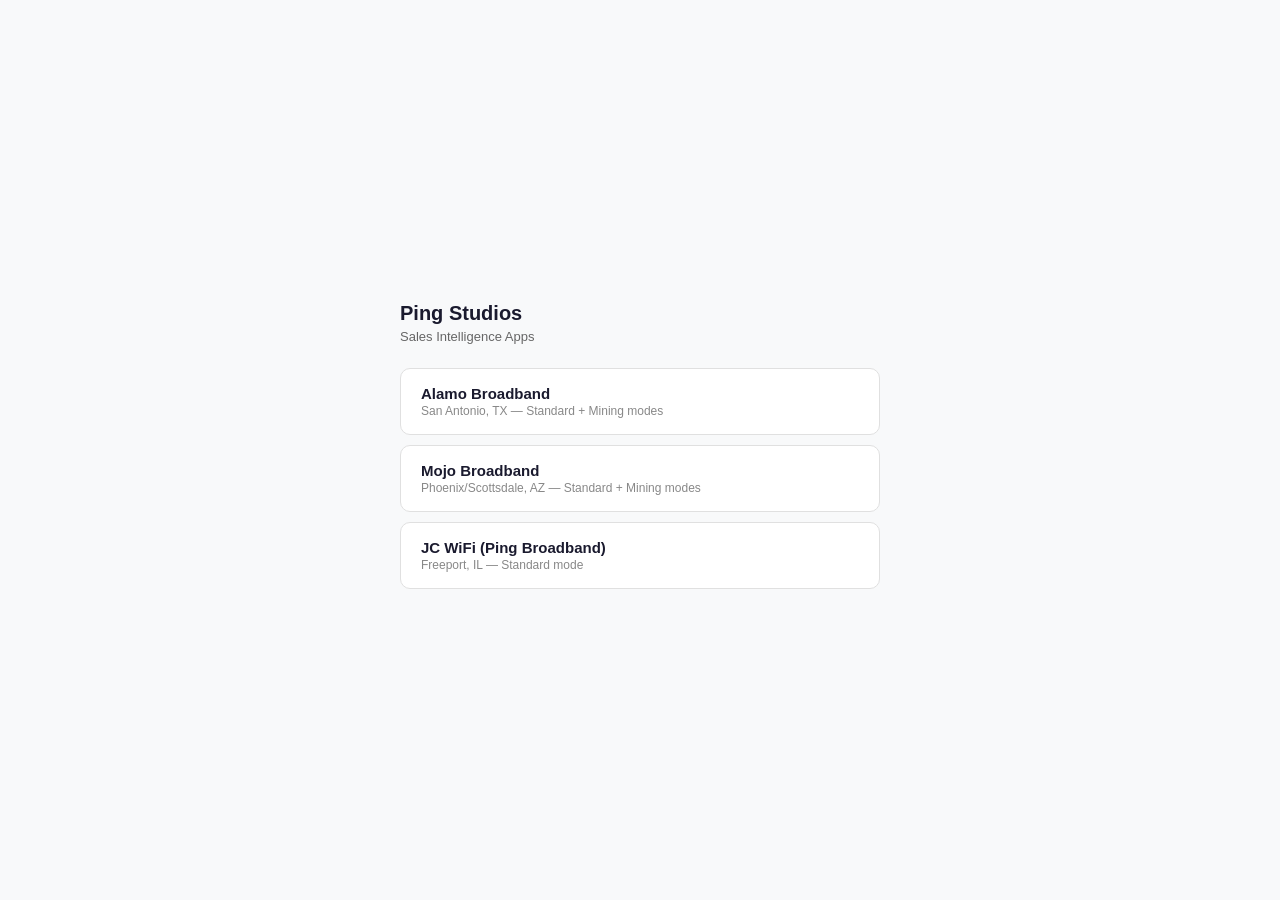
==== commit 57acedd6: "Add Mojo Broadband v1.0.0 to public site Co-Authored-By: Claude Opus 4.6 (1M context) <noreply@anthr" ====
--- a/index.html
+++ b/index.html
@@ -24,6 +24,10 @@
     <div class="card-name">Alamo Broadband</div>
     <div class="card-detail">San Antonio, TX — Standard + Mining modes</div>
   </a>
+  <a href="mojo/" class="card">
+    <div class="card-name">Mojo Broadband</div>
+    <div class="card-detail">Phoenix/Scottsdale, AZ — Standard + Mining modes</div>
+  </a>
   <a href="jcwifi/" class="card">
     <div class="card-name">JC WiFi (Ping Broadband)</div>
     <div class="card-detail">Freeport, IL — Standard mode</div>
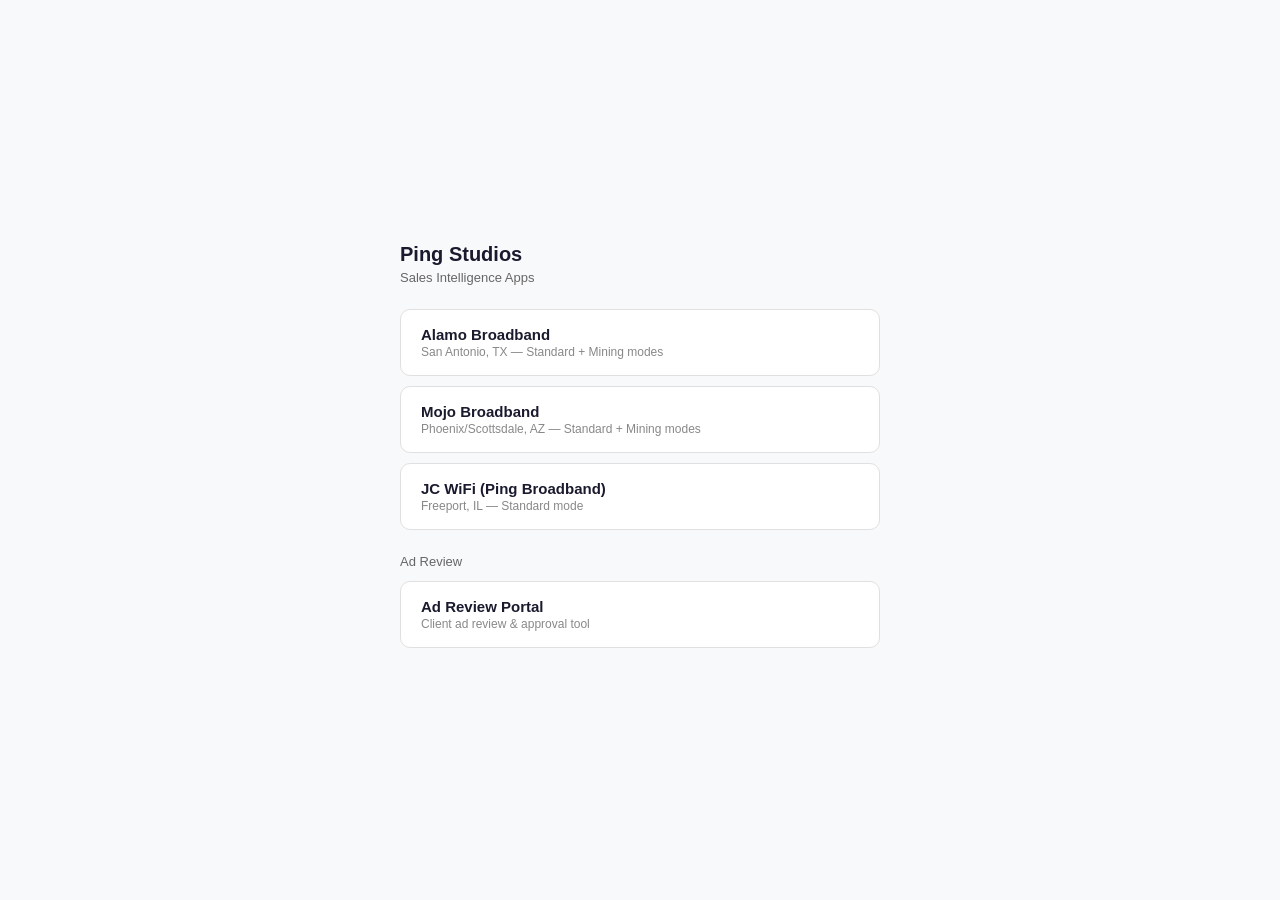
==== commit b51b7f2d: "Thumbtack v2: fix JC WiFi client name + add Ad Review Portal link - v2/index.html: JC WiFi name corr" ====
--- a/index.html
+++ b/index.html
@@ -32,6 +32,11 @@
     <div class="card-name">JC WiFi (Ping Broadband)</div>
     <div class="card-detail">Freeport, IL — Standard mode</div>
   </a>
+  <p class="subtitle" style="margin-top:24px; margin-bottom:12px">Ad Review</p>
+  <a href="review/?s=test" class="card">
+    <div class="card-name">Ad Review Portal</div>
+    <div class="card-detail">Client ad review & approval tool</div>
+  </a>
 </div>
 </body>
 </html>
